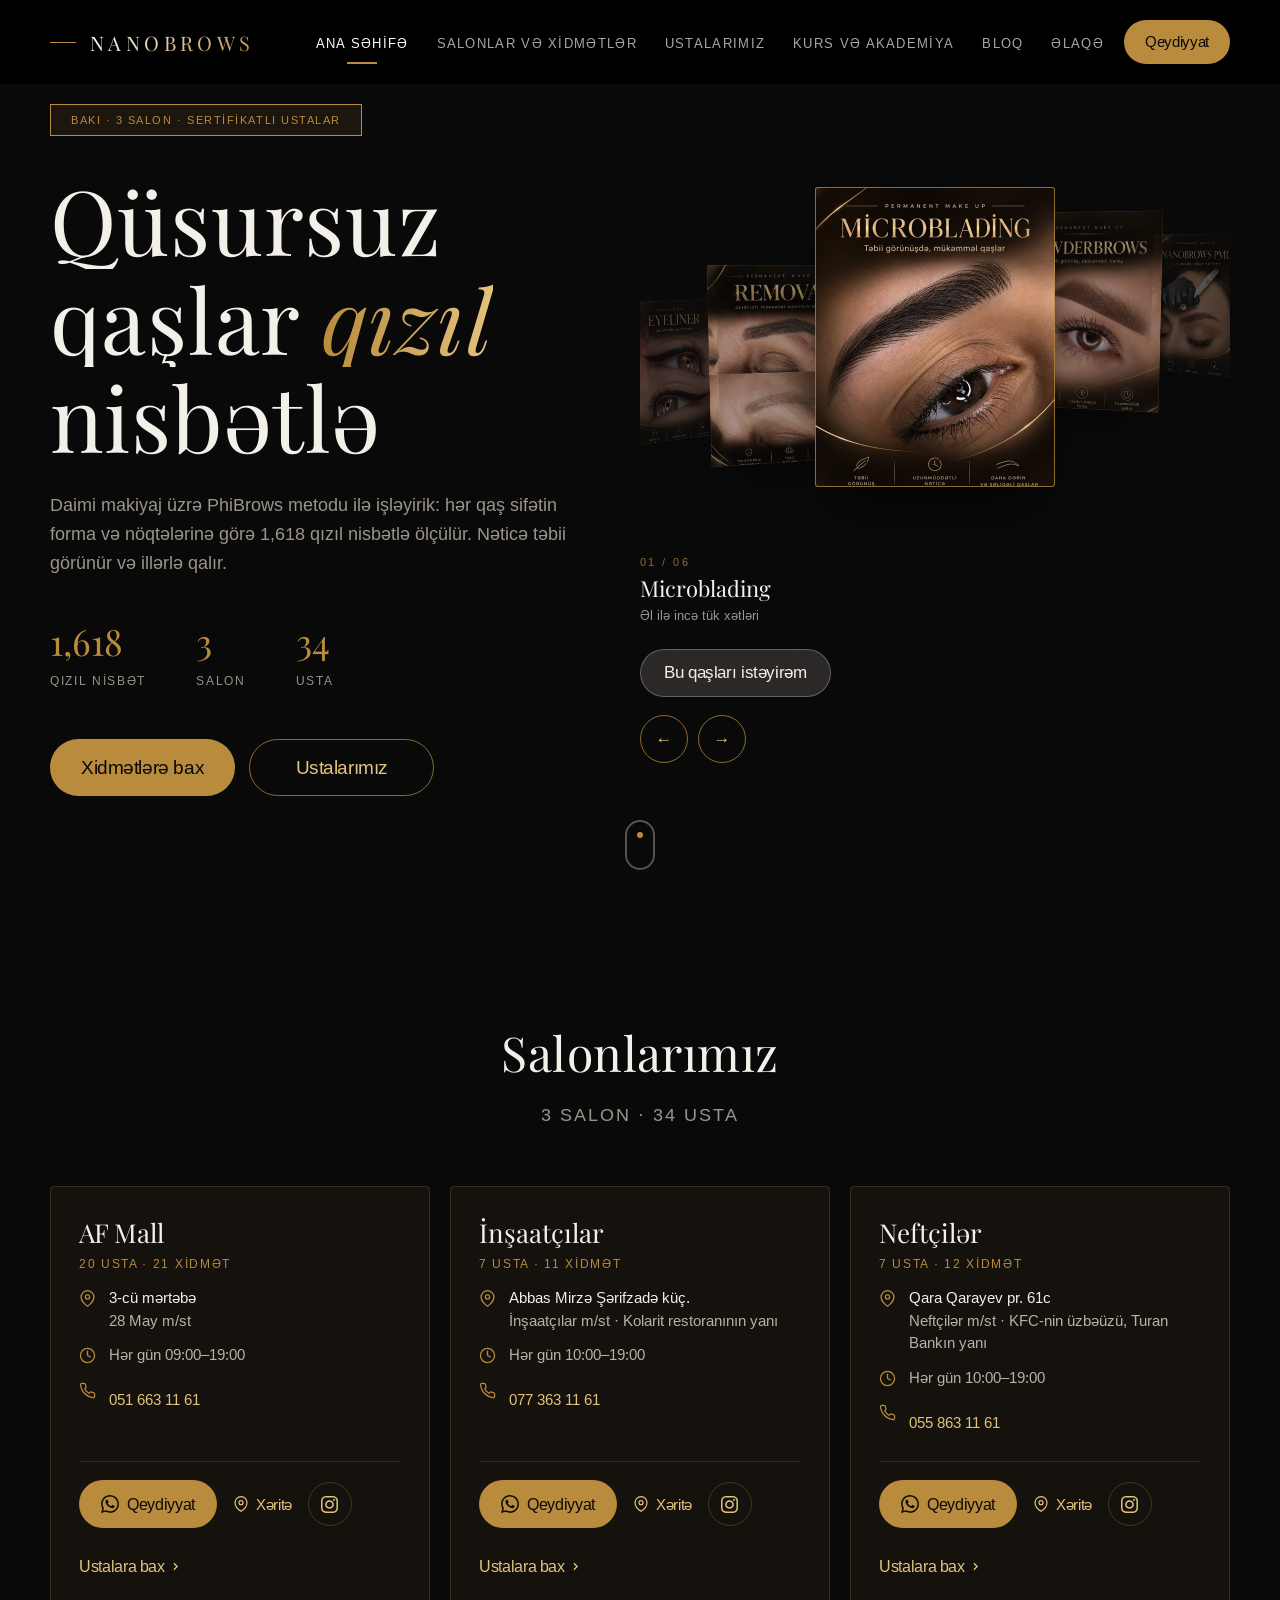
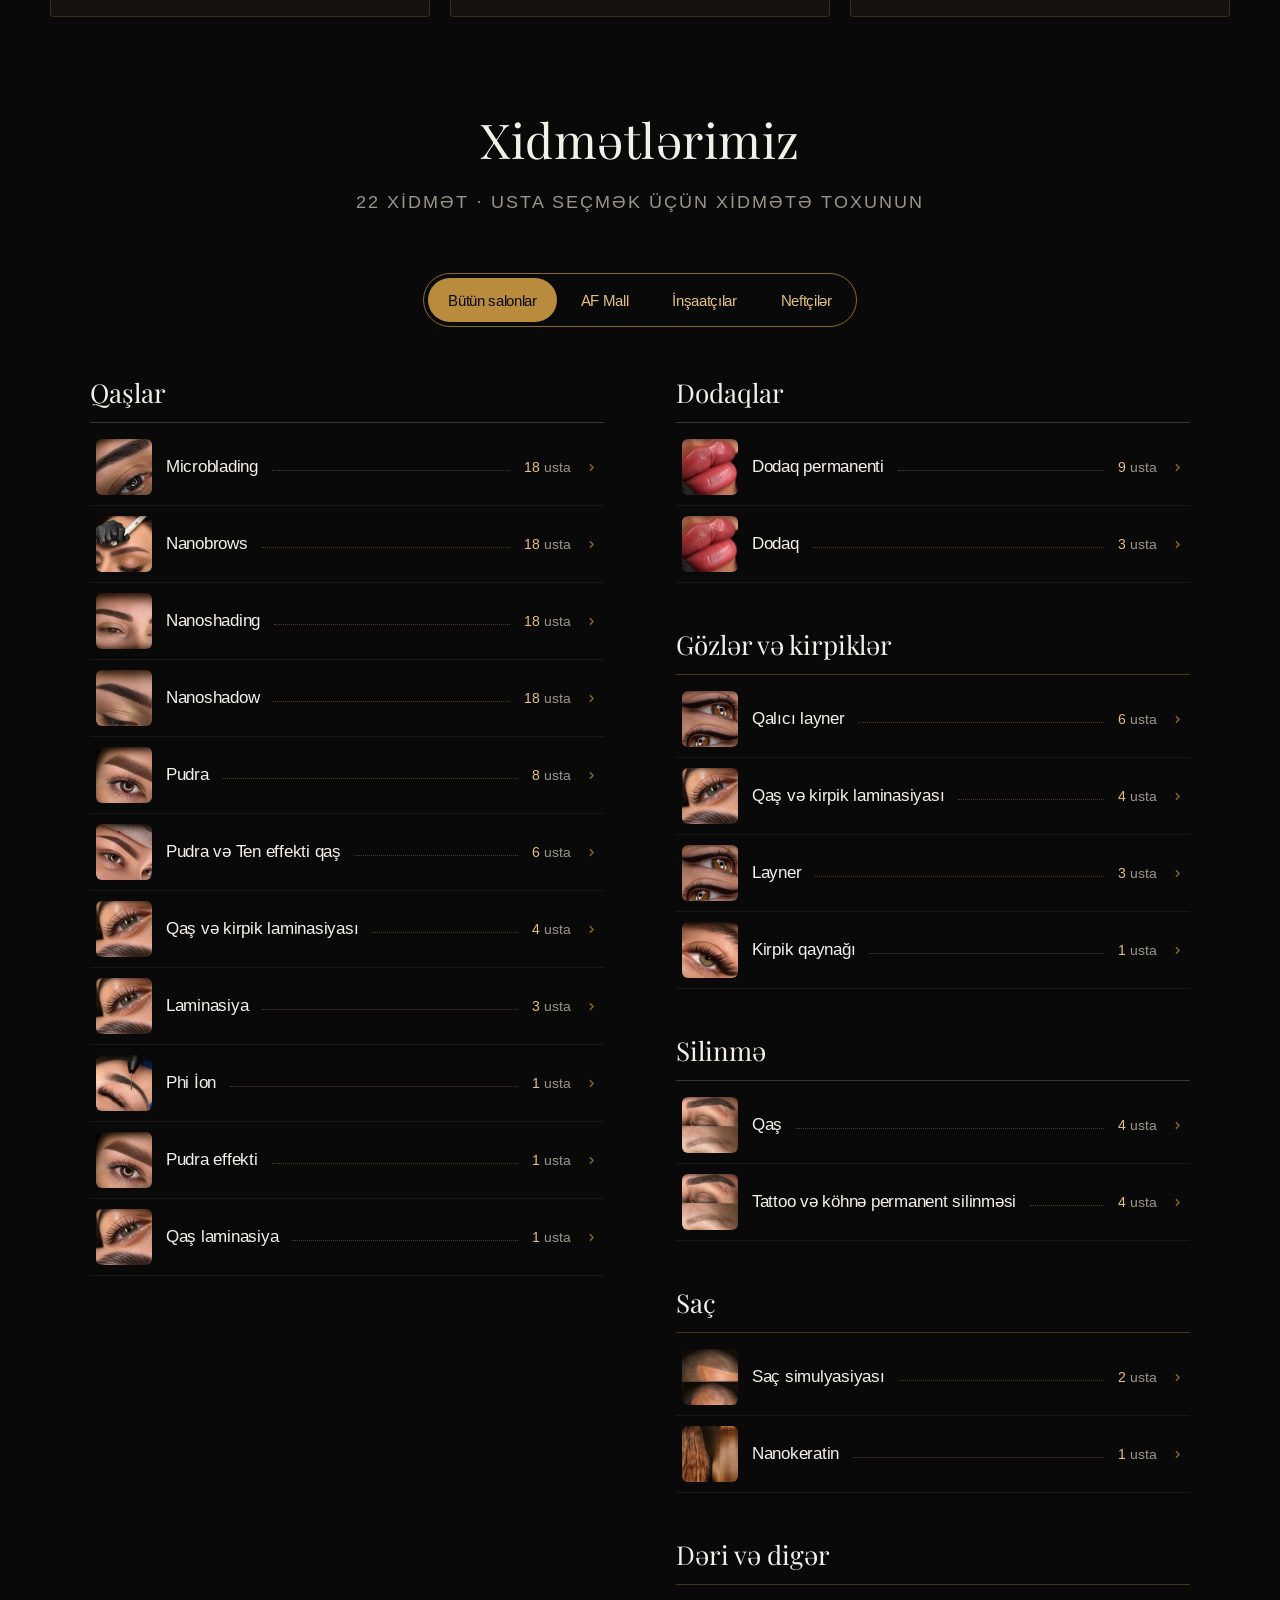
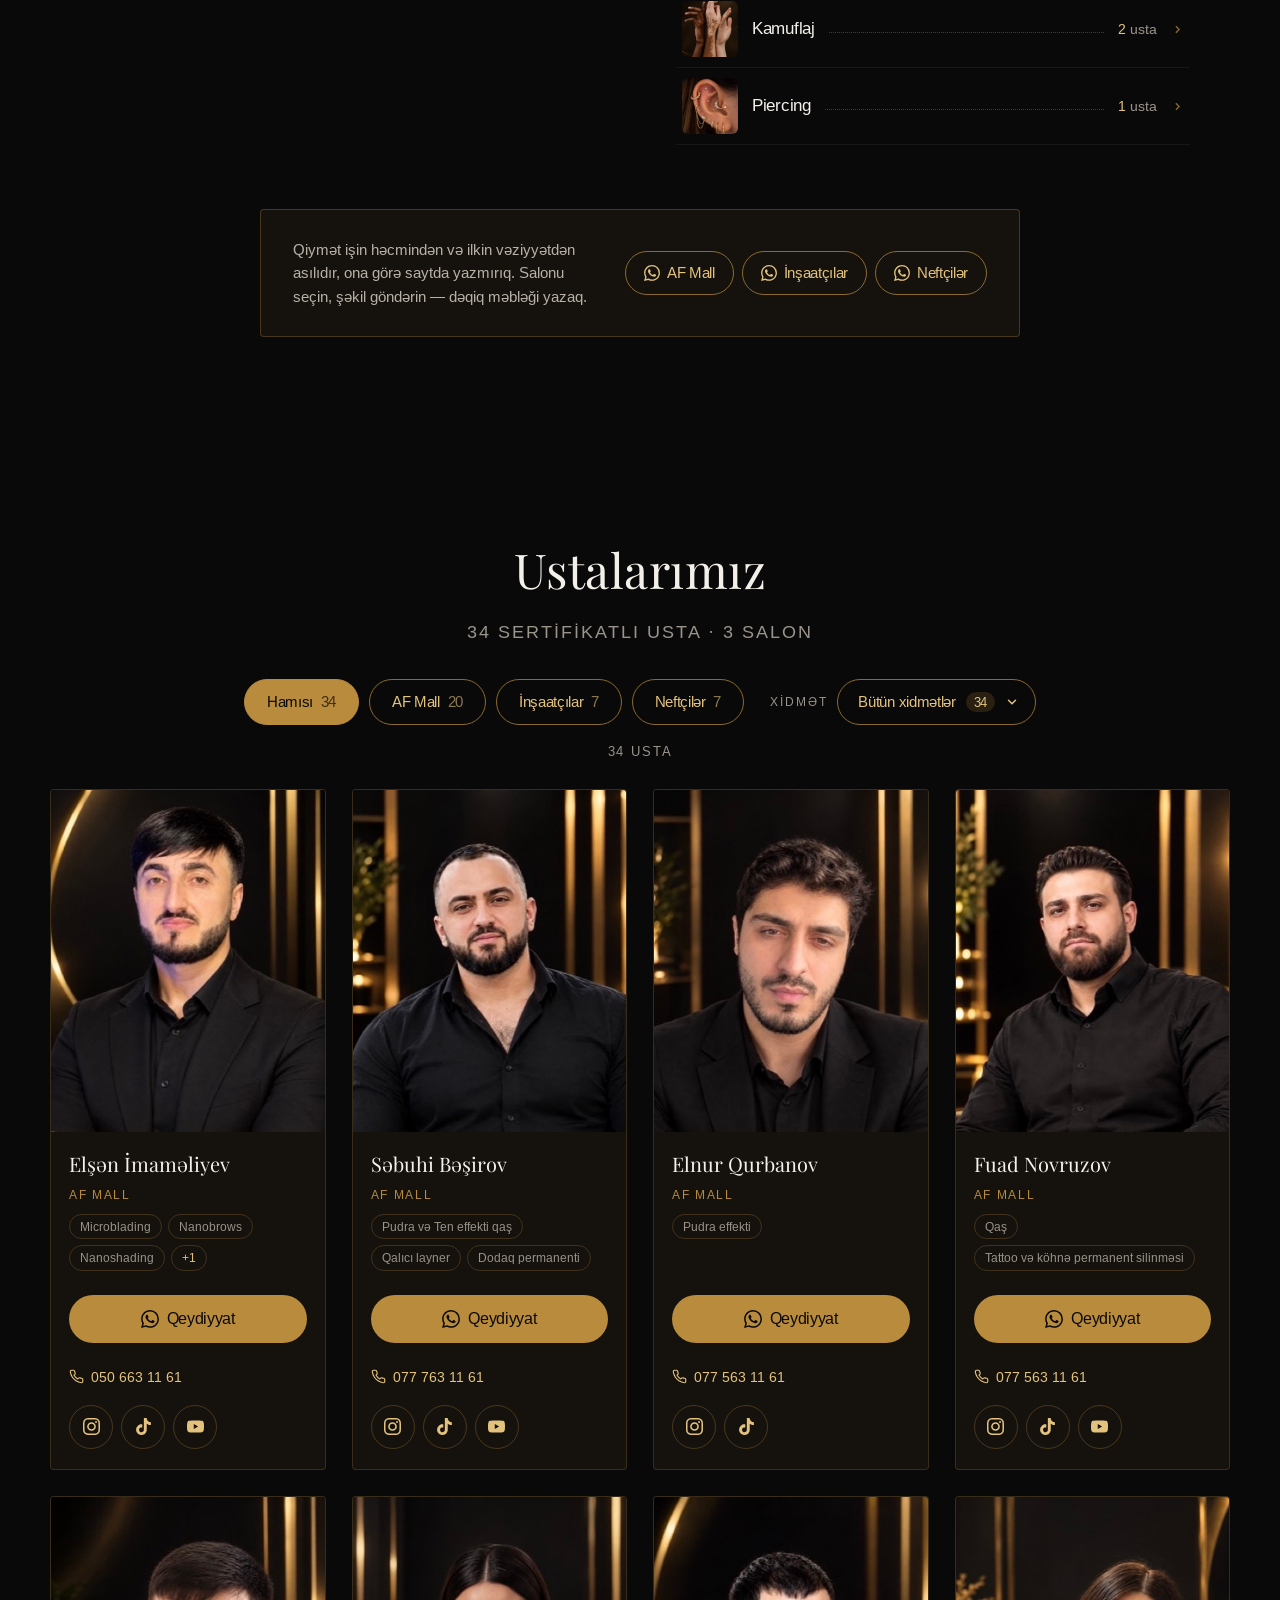
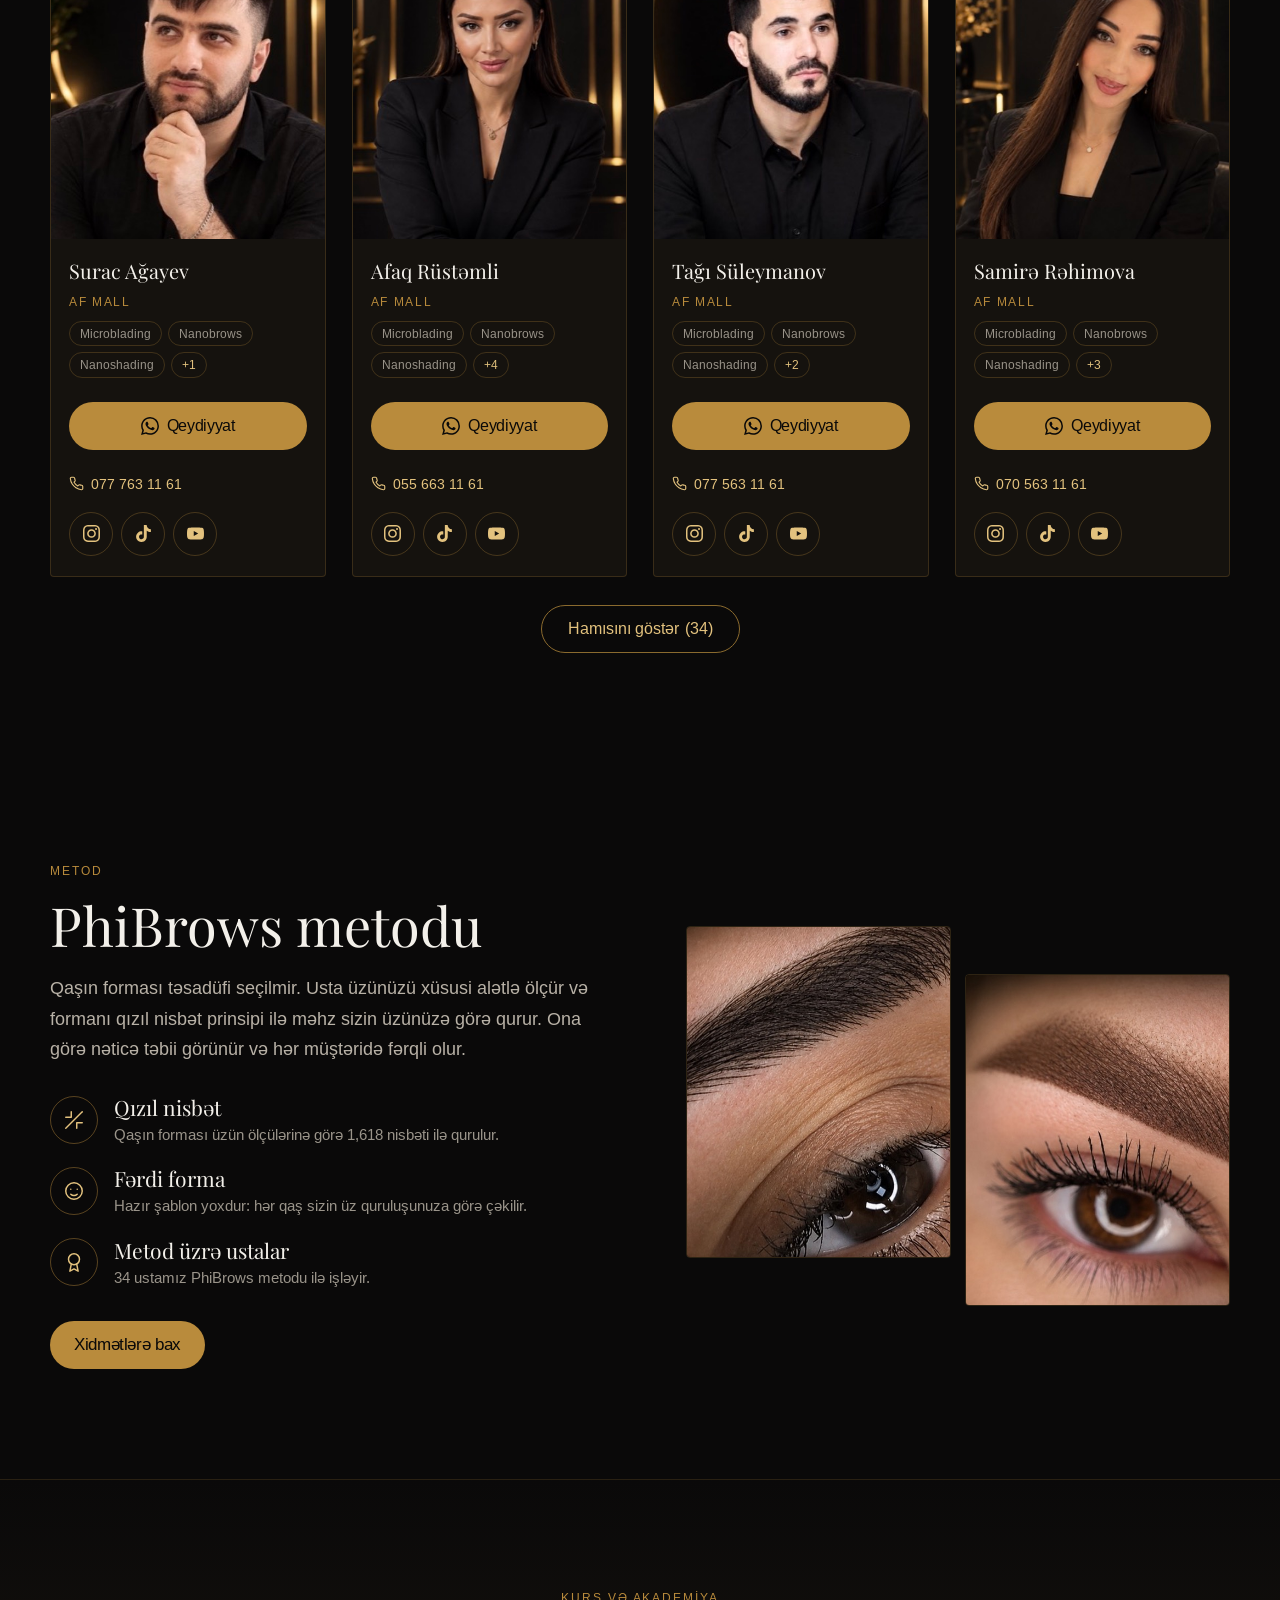
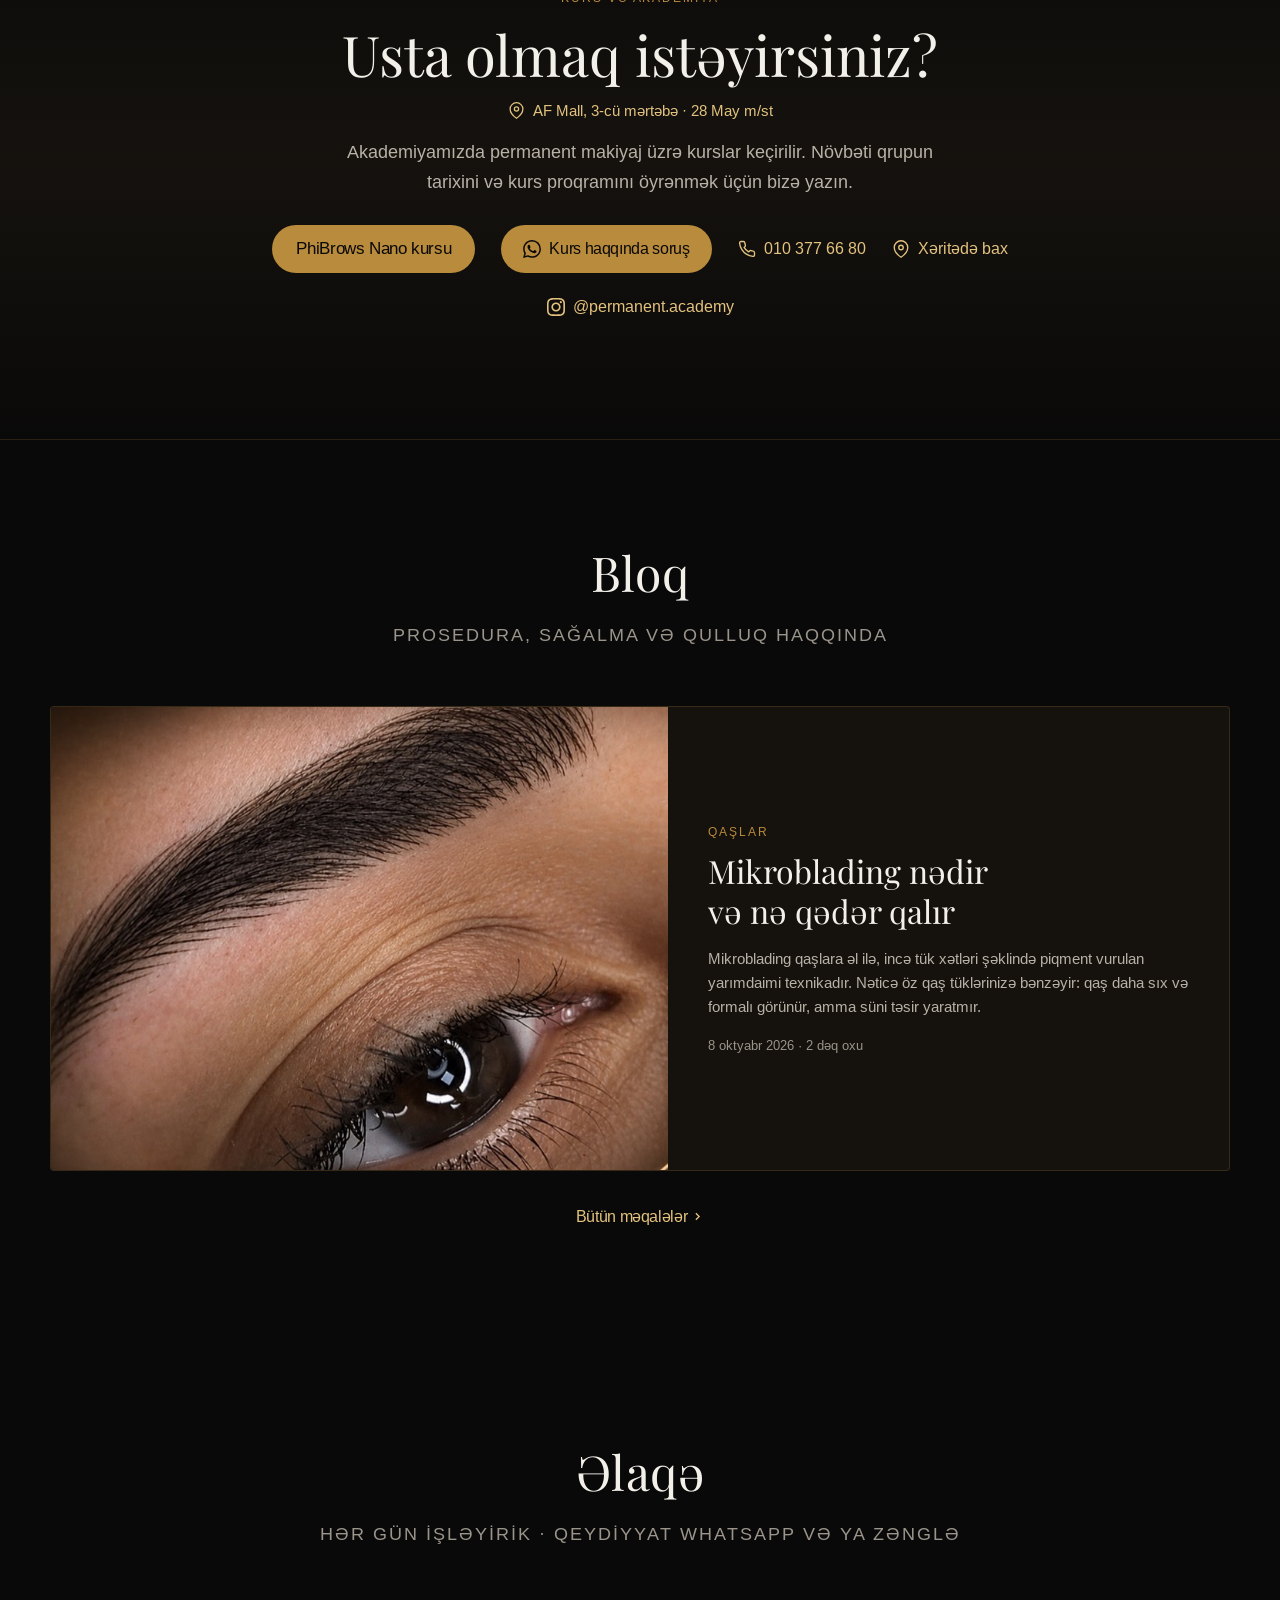
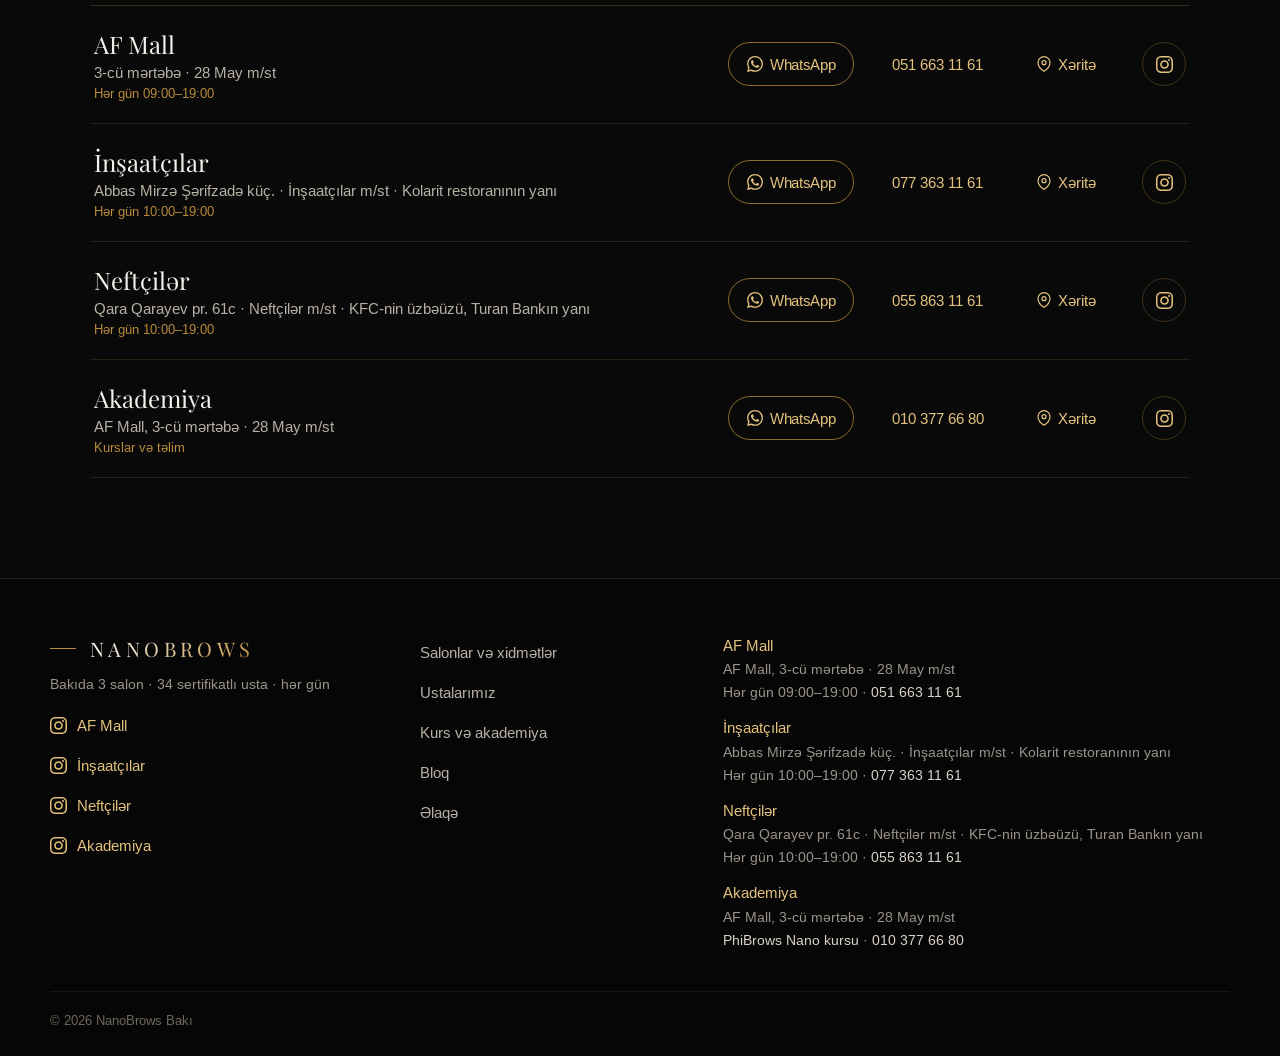
==== index.html @ 85746270 "Выкладка сайта (временно, до переезда на nanobrows.az)" ====
<!DOCTYPE html>
<html lang="az">
<head>
    <meta name="robots" content="noindex, nofollow">
    <meta charset="UTF-8">
    <meta name="viewport" content="width=device-width, initial-scale=1.0">
    <title>Permanent makiyaj Bakıda — qaş, dodaq, layner | NanoBrows</title>
    <link rel="stylesheet" href="https://fonts.googleapis.com/css2?family=Playfair+Display:ital,wght@0,400;0,500;1,400&family=Arimo:wght@400;500;700&display=swap">
    <link rel="stylesheet" href="templatemo-noir-fashion.css">
    <!--seo-->
    <meta name="description" content="NanoBrows Bakı — 3 salon, 34 sertifikatlı usta. Mikroblading, pudra qaş, dodaq və göz permanenti, köhnə tatuajın silinməsi. Qeydiyyat WhatsApp ilə.">
    <link rel="icon" href="favicon.svg" type="image/svg+xml">
    <link rel="apple-touch-icon" href="apple-touch-icon.png">
    <meta property="og:type" content="website">
    <meta property="og:site_name" content="NanoBrows">
    <meta property="og:locale" content="az_AZ">
    <meta property="og:title" content="Permanent makiyaj Bakıda — qaş, dodaq, layner | NanoBrows">
    <meta property="og:description" content="NanoBrows Bakı — 3 salon, 34 sertifikatlı usta. Mikroblading, pudra qaş, dodaq və göz permanenti, köhnə tatuajın silinməsi. Qeydiyyat WhatsApp ilə.">
    <meta property="og:image" content="https://nanobrows.az/images/og.jpg">
    <meta name="twitter:card" content="summary_large_image">
    <meta name="theme-color" content="#0A0909">
    <script type="application/ld+json">{"@context": "https://schema.org", "@type": "Organization", "name": "NanoBrows Bakı", "url": "https://nanobrows.az/", "sameAs": ["https://www.instagram.com/phibrows_az/", "https://www.instagram.com/phibrows_insaatcilar/", "https://www.instagram.com/phibrows_neftciler/", "https://www.instagram.com/permanent.academy/"]}</script>
    <script type="application/ld+json">{"@context": "https://schema.org", "@type": "BeautySalon", "name": "NanoBrows — AF Mall", "address": {"@type": "PostalAddress", "streetAddress": "AF Mall, 3-cü mərtəbə", "addressLocality": "Bakı", "addressCountry": "AZ"}, "telephone": "+994516631161", "hasMap": "https://maps.app.goo.gl/mZbWL13YxeGzSaPU7", "sameAs": ["https://www.instagram.com/phibrows_az/"], "openingHoursSpecification": [{"@type": "OpeningHoursSpecification", "dayOfWeek": ["Monday", "Tuesday", "Wednesday", "Thursday", "Friday", "Saturday", "Sunday"], "opens": "09:00", "closes": "19:00"}], "parentOrganization": {"@type": "Organization", "name": "NanoBrows Bakı"}}</script>
    <script type="application/ld+json">{"@context": "https://schema.org", "@type": "BeautySalon", "name": "NanoBrows — İnşaatçılar", "address": {"@type": "PostalAddress", "streetAddress": "Abbas Mirzə Şərifzadə küç.", "addressLocality": "Bakı", "addressCountry": "AZ"}, "telephone": "+994773631161", "hasMap": "https://maps.app.goo.gl/Tk3nFG6Lng5HdVZv5", "sameAs": ["https://www.instagram.com/phibrows_insaatcilar/"], "openingHoursSpecification": [{"@type": "OpeningHoursSpecification", "dayOfWeek": ["Monday", "Tuesday", "Wednesday", "Thursday", "Friday", "Saturday", "Sunday"], "opens": "10:00", "closes": "19:00"}], "parentOrganization": {"@type": "Organization", "name": "NanoBrows Bakı"}}</script>
    <script type="application/ld+json">{"@context": "https://schema.org", "@type": "BeautySalon", "name": "NanoBrows — Neftçilər", "address": {"@type": "PostalAddress", "streetAddress": "Qara Qarayev pr. 61c", "addressLocality": "Bakı", "addressCountry": "AZ"}, "telephone": "+994558631161", "hasMap": "https://maps.app.goo.gl/pMVQ53FpWGDhyDGV7", "sameAs": ["https://www.instagram.com/phibrows_neftciler/"], "openingHoursSpecification": [{"@type": "OpeningHoursSpecification", "dayOfWeek": ["Monday", "Tuesday", "Wednesday", "Thursday", "Friday", "Saturday", "Sunday"], "opens": "10:00", "closes": "19:00"}], "parentOrganization": {"@type": "Organization", "name": "NanoBrows Bakı"}}</script>
    <!--/seo-->
</head>
<body>
    <nav id="navbar">
        <div class="nav-container">
            <a href="#home" class="logo-link">
                <span class="logo-phi"></span>
                <span class="logo-text">NANOBROWS</span>
            </a>
            <ul class="nav-links">
                <li><a href="#home" class="nav-link active">Ana səhifə</a></li>
                <li><a href="#collections" class="nav-link">Salonlar və xidmətlər</a></li>
                <li><a href="#masters" class="nav-link">Ustalarımız</a></li>
                <li><a href="kurs.html" class="nav-link">Kurs və akademiya</a></li>
                <li><a href="blog.html" class="nav-link">Bloq</a></li>
                <li><a href="#contact" class="nav-link">Əlaqə</a></li>
                <li><a href="#contact" class="nav-cta" data-book="">Qeydiyyat</a></li>
            </ul>
            <div class="menu-toggle" id="menuToggle">
                <span></span>
                <span></span>
                <span></span>
            </div>
        </div>
    </nav>

    <div class="mobile-nav" id="mobileNav">
        <ul class="mobile-nav-links">
            <li><a href="#home">Ana səhifə</a></li>
            <li><a href="#collections">Salonlar və xidmətlər</a></li>
            <li><a href="#masters">Ustalarımız</a></li>
            <li><a href="kurs.html">Kurs və akademiya</a></li>
            <li><a href="blog.html">Bloq</a></li>
            <li><a href="#contact">Əlaqə</a></li>
            <li><a class="mobile-cta" href="#contact" data-book="">Qeydiyyat</a></li>
        </ul>
    </div>

    <section class="hero" id="home">
        <div class="hero-bg"></div>
        <div class="hero-container">
            <div class="hero-left">
                <div class="hero-badge">Bakı · 3 salon · sertifikatlı ustalar</div>
                <h1 class="hero-title">
                    <span class="line"><span>Qüsursuz</span></span>
                    <span class="line"><span>qaşlar <span class="accent">qızıl</span></span></span>
                    <span class="line"><span>nisbətlə</span></span>
                </h1>
                <p class="hero-description">
                    Daimi makiyaj üzrə PhiBrows metodu ilə işləyirik: hər qaş sifətin forma və nöqtələrinə görə 1,618 qızıl nisbətlə ölçülür. Nəticə təbii görünür və illərlə qalır.
                </p>
                <div class="hero-stats">
                    <div class="stat">
                        <span class="stat-number">1,618</span>
                        <span class="stat-label">Qızıl nisbət</span>
                    </div>
                    <div class="stat">
                        <span class="stat-number">3</span>
                        <span class="stat-label">Salon</span>
                    </div>
                    <div class="stat">
                        <span class="stat-number">34</span>
                        <span class="stat-label">Usta</span>
                    </div>
                </div>
                <div class="cta-group">
                    <a href="#collections" class="cta-button primary">Xidmətlərə bax</a>
                    <a href="#masters" class="cta-button outline">Ustalarımız</a>
                </div>
            </div>
                        <div class="hero-right">
                <div class="phi-slider">
                    <div class="phi-stage" id="phiStage" role="group" aria-label="İşlərimiz">
                        <div class="phi-plate" tabindex="0" data-title="Microblading" data-note="Əl ilə incə tük xətləri">
                            <span class="phi-plate-media has-photo" style="background-image:url(images/hero/microblading.jpg)"></span>
                        </div>
                        <div class="phi-plate" tabindex="0" data-title="Pudra effekti" data-note="Yumşaq kölgə · təbii keçid">
                            <span class="phi-plate-media has-photo" style="background-image:url(images/hero/pudra-effekti.jpg)"></span>
                        </div>
                        <div class="phi-plate" tabindex="0" data-title="Nanobrows" data-note="Aparatla incə tük effekti">
                            <span class="phi-plate-media has-photo" style="background-image:url(images/hero/nanobrows.jpg)"></span>
                        </div>
                        <div class="phi-plate" tabindex="0" data-title="Dodaq permanenti" data-note="Təbii rəng · forma bərpası">
                            <span class="phi-plate-media has-photo" style="background-image:url(images/hero/dodaq-permanenti.jpg)"></span>
                        </div>
                        <div class="phi-plate" tabindex="0" data-title="Qalıcı layner" data-note="Kiprik arası · incə xətt">
                            <span class="phi-plate-media has-photo" style="background-image:url(images/hero/qalici-layner.jpg)"></span>
                        </div>
                        <div class="phi-plate" tabindex="0" data-title="Tattoo və köhnə permanent silinməsi" data-note="Köhnə permanentin təmizlənməsi">
                            <span class="phi-plate-media has-photo" style="background-image:url(images/hero/tattoo-ve-kohne-permanent-silinmesi.jpg)"></span>
                        </div>
                    </div>
                    <div class="phi-caption" id="phiCaption">
                        <span class="phi-caption-no">01 / 06</span>
                        <h3 class="phi-caption-title">Microblading</h3>
                        <p class="phi-caption-note">Əl ilə incə tük xətləri</p>
                    </div>
                    <a class="ab ab--glass" href="#contact" data-book="#phiCaption .phi-caption-title">Bu qaşları istəyirəm</a>
                    <div class="phi-controls">
                        <button type="button" class="phi-arrow" id="phiPrev" aria-label="Əvvəlki">&#8592;</button>
                        <button type="button" class="phi-arrow" id="phiNext" aria-label="Növbəti">&#8594;</button>
                    </div>
                </div>
            </div>
        </div>
        <div class="scroll-indicator"><span></span></div>
    </section>

<section class="collections" id="collections">
        <div class="section-header">
            <h2 class="section-title">Salonlarımız</h2>
            <p class="section-subtitle">3 salon · 34 usta</p>
        </div>
        <div class="salon-grid">
            <article class="salon-card" data-branch="afmall">
                <div class="salon-top">
                    <h3 class="salon-name">AF Mall</h3>
                    <p class="salon-meta">20 usta · 21 xidmət</p>
                </div>
                <ul class="salon-info">
                    <li><svg viewBox="0 0 24 24" fill="none" stroke="currentColor" stroke-width="1.8" stroke-linecap="round" stroke-linejoin="round" aria-hidden="true"><path d="M21 10c0 7-9 13-9 13s-9-6-9-13a9 9 0 0 1 18 0z"/><circle cx="12" cy="10" r="3"/></svg><span><b>3-cü mərtəbə</b><br>28 May m/st</span></li><li><svg viewBox="0 0 24 24" fill="none" stroke="currentColor" stroke-width="1.8" stroke-linecap="round" stroke-linejoin="round" aria-hidden="true"><circle cx="12" cy="12" r="10"/><path d="M12 6v6l4 2"/></svg><span>Hər gün 09:00–19:00</span></li><li><svg viewBox="0 0 24 24" fill="none" stroke="currentColor" stroke-width="1.8" stroke-linecap="round" stroke-linejoin="round" aria-hidden="true"><path d="M22 16.92v3a2 2 0 0 1-2.18 2 19.79 19.79 0 0 1-8.63-3.07 19.5 19.5 0 0 1-6-6 19.79 19.79 0 0 1-3.07-8.67A2 2 0 0 1 4.11 2h3a2 2 0 0 1 2 1.72c.127.96.361 1.903.7 2.81a2 2 0 0 1-.45 2.11L8.09 9.91a16 16 0 0 0 6 6l1.27-1.27a2 2 0 0 1 2.11-.45c.907.339 1.85.573 2.81.7A2 2 0 0 1 22 16.92z"/></svg><span class="salon-tels"><a class="salon-tel" href="tel:+994516631161">051 663 11 61</a></span></li>
                </ul>
                <div class="salon-book">
                    <a class="wa-btn" href="https://wa.me/994516631161?text=Salam%21%20Saytdan%20yaz%C4%B1ram.%20AF%20Mall%20salonuna%20qeydiyyat%20ist%C9%99yir%C9%99m." target="_blank" rel="noopener"><svg viewBox="0 0 24 24" fill="currentColor" aria-hidden="true"><path d="M17.472 14.382c-.297-.149-1.758-.867-2.03-.967-.273-.099-.471-.148-.67.15-.197.297-.767.966-.94 1.164-.173.199-.347.223-.644.075-.297-.15-1.255-.463-2.39-1.475-.883-.788-1.48-1.761-1.653-2.059-.173-.297-.018-.458.13-.606.134-.133.298-.347.446-.52.149-.174.198-.298.298-.497.099-.198.05-.371-.025-.52-.075-.149-.669-1.612-.916-2.207-.242-.579-.487-.5-.669-.51a12.8 12.8 0 0 0-.57-.01c-.198 0-.52.074-.792.372-.272.297-1.04 1.016-1.04 2.479 0 1.462 1.065 2.875 1.213 3.074.149.198 2.096 3.2 5.077 4.487.709.306 1.262.489 1.694.625.712.227 1.36.195 1.872.118.571-.085 1.758-.719 2.006-1.413.248-.694.248-1.289.173-1.413-.074-.124-.272-.198-.57-.347m-5.421 7.403h-.004a9.87 9.87 0 0 1-5.031-1.378l-.361-.214-3.741.982.998-3.648-.235-.374a9.86 9.86 0 0 1-1.51-5.26c.001-5.45 4.436-9.884 9.888-9.884 2.64 0 5.122 1.03 6.988 2.898a9.825 9.825 0 0 1 2.893 6.994c-.003 5.45-4.437 9.884-9.885 9.884m8.413-18.297A11.815 11.815 0 0 0 12.05 0C5.495 0 .16 5.335.157 11.892c0 2.096.547 4.142 1.588 5.945L.057 24l6.305-1.654a11.882 11.882 0 0 0 5.683 1.448h.005c6.554 0 11.89-5.335 11.893-11.893A11.821 11.821 0 0 0 20.464 3.488"/></svg><span>Qeydiyyat</span></a>
                    <a class="salon-map" href="https://maps.app.goo.gl/mZbWL13YxeGzSaPU7" target="_blank" rel="noopener"><svg viewBox="0 0 24 24" fill="none" stroke="currentColor" stroke-width="1.8" stroke-linecap="round" stroke-linejoin="round" aria-hidden="true"><path d="M21 10c0 7-9 13-9 13s-9-6-9-13a9 9 0 0 1 18 0z"/><circle cx="12" cy="10" r="3"/></svg><span>Xəritə</span></a>
                    <a class="m-soc" href="https://www.instagram.com/phibrows_az/" target="_blank" rel="noopener" aria-label="Instagram — AF Mall"><svg viewBox="0 0 24 24" fill="currentColor" aria-hidden="true"><path d="M12 0C8.74 0 8.333.015 7.053.072 5.775.132 4.905.333 4.14.63c-.789.306-1.459.717-2.126 1.384S.935 3.35.63 4.14C.333 4.905.131 5.775.072 7.053.012 8.333 0 8.74 0 12s.015 3.667.072 4.947c.06 1.277.261 2.148.558 2.913.306.788.717 1.459 1.384 2.126.667.666 1.336 1.079 2.126 1.384.766.296 1.636.499 2.913.558C8.333 23.988 8.74 24 12 24s3.667-.015 4.947-.072c1.277-.06 2.148-.262 2.913-.558.788-.306 1.459-.718 2.126-1.384.666-.667 1.079-1.335 1.384-2.126.296-.765.499-1.636.558-2.913.06-1.28.072-1.687.072-4.947s-.015-3.667-.072-4.947c-.06-1.277-.262-2.149-.558-2.913-.306-.789-.718-1.459-1.384-2.126C21.319 1.347 20.651.935 19.86.63c-.765-.297-1.636-.499-2.913-.558C15.667.012 15.26 0 12 0zm0 2.16c3.203 0 3.585.016 4.85.071 1.17.055 1.805.249 2.227.415.562.217.96.477 1.382.896.419.42.679.819.896 1.381.164.422.36 1.057.413 2.227.057 1.266.07 1.646.07 4.85s-.015 3.585-.074 4.85c-.061 1.17-.256 1.805-.421 2.227-.224.562-.479.96-.899 1.382-.419.419-.824.679-1.38.896-.42.164-1.065.36-2.235.413-1.274.057-1.649.07-4.859.07-3.211 0-3.586-.015-4.859-.074-1.171-.061-1.816-.256-2.236-.421-.569-.224-.96-.479-1.379-.899-.421-.419-.69-.824-.9-1.38-.165-.42-.359-1.065-.42-2.235-.045-1.26-.061-1.649-.061-4.844 0-3.196.016-3.586.061-4.861.061-1.17.255-1.814.42-2.234.21-.57.479-.96.9-1.381.419-.419.81-.689 1.379-.898.42-.166 1.051-.361 2.221-.421 1.275-.045 1.65-.06 4.859-.06l.045.03zm0 3.678a6.162 6.162 0 1 0 0 12.324 6.162 6.162 0 1 0 0-12.324zM12 16c-2.21 0-4-1.79-4-4s1.79-4 4-4 4 1.79 4 4-1.79 4-4 4zm7.846-10.405a1.441 1.441 0 0 1-2.88 0 1.44 1.44 0 0 1 2.88 0z"/></svg></a>
                </div>
                <a class="alink salon-go" href="#masters" data-branch="afmall">Ustalara bax<svg viewBox="0 0 24 24" fill="none" stroke="currentColor" stroke-width="2.5" aria-hidden="true"><path d="M9 18l6-6-6-6"/></svg></a>
            </article>
            <article class="salon-card" data-branch="insaatcilar">
                <div class="salon-top">
                    <h3 class="salon-name">İnşaatçılar</h3>
                    <p class="salon-meta">7 usta · 11 xidmət</p>
                </div>
                <ul class="salon-info">
                    <li><svg viewBox="0 0 24 24" fill="none" stroke="currentColor" stroke-width="1.8" stroke-linecap="round" stroke-linejoin="round" aria-hidden="true"><path d="M21 10c0 7-9 13-9 13s-9-6-9-13a9 9 0 0 1 18 0z"/><circle cx="12" cy="10" r="3"/></svg><span><b>Abbas Mirzə Şərifzadə küç.</b><br>İnşaatçılar m/st · Kolarit restoranının yanı</span></li><li><svg viewBox="0 0 24 24" fill="none" stroke="currentColor" stroke-width="1.8" stroke-linecap="round" stroke-linejoin="round" aria-hidden="true"><circle cx="12" cy="12" r="10"/><path d="M12 6v6l4 2"/></svg><span>Hər gün 10:00–19:00</span></li><li><svg viewBox="0 0 24 24" fill="none" stroke="currentColor" stroke-width="1.8" stroke-linecap="round" stroke-linejoin="round" aria-hidden="true"><path d="M22 16.92v3a2 2 0 0 1-2.18 2 19.79 19.79 0 0 1-8.63-3.07 19.5 19.5 0 0 1-6-6 19.79 19.79 0 0 1-3.07-8.67A2 2 0 0 1 4.11 2h3a2 2 0 0 1 2 1.72c.127.96.361 1.903.7 2.81a2 2 0 0 1-.45 2.11L8.09 9.91a16 16 0 0 0 6 6l1.27-1.27a2 2 0 0 1 2.11-.45c.907.339 1.85.573 2.81.7A2 2 0 0 1 22 16.92z"/></svg><span class="salon-tels"><a class="salon-tel" href="tel:+994773631161">077 363 11 61</a></span></li>
                </ul>
                <div class="salon-book">
                    <a class="wa-btn" href="https://wa.me/994773631161?text=Salam%21%20Saytdan%20yaz%C4%B1ram.%20%C4%B0n%C5%9Faat%C3%A7%C4%B1lar%20salonuna%20qeydiyyat%20ist%C9%99yir%C9%99m." target="_blank" rel="noopener"><svg viewBox="0 0 24 24" fill="currentColor" aria-hidden="true"><path d="M17.472 14.382c-.297-.149-1.758-.867-2.03-.967-.273-.099-.471-.148-.67.15-.197.297-.767.966-.94 1.164-.173.199-.347.223-.644.075-.297-.15-1.255-.463-2.39-1.475-.883-.788-1.48-1.761-1.653-2.059-.173-.297-.018-.458.13-.606.134-.133.298-.347.446-.52.149-.174.198-.298.298-.497.099-.198.05-.371-.025-.52-.075-.149-.669-1.612-.916-2.207-.242-.579-.487-.5-.669-.51a12.8 12.8 0 0 0-.57-.01c-.198 0-.52.074-.792.372-.272.297-1.04 1.016-1.04 2.479 0 1.462 1.065 2.875 1.213 3.074.149.198 2.096 3.2 5.077 4.487.709.306 1.262.489 1.694.625.712.227 1.36.195 1.872.118.571-.085 1.758-.719 2.006-1.413.248-.694.248-1.289.173-1.413-.074-.124-.272-.198-.57-.347m-5.421 7.403h-.004a9.87 9.87 0 0 1-5.031-1.378l-.361-.214-3.741.982.998-3.648-.235-.374a9.86 9.86 0 0 1-1.51-5.26c.001-5.45 4.436-9.884 9.888-9.884 2.64 0 5.122 1.03 6.988 2.898a9.825 9.825 0 0 1 2.893 6.994c-.003 5.45-4.437 9.884-9.885 9.884m8.413-18.297A11.815 11.815 0 0 0 12.05 0C5.495 0 .16 5.335.157 11.892c0 2.096.547 4.142 1.588 5.945L.057 24l6.305-1.654a11.882 11.882 0 0 0 5.683 1.448h.005c6.554 0 11.89-5.335 11.893-11.893A11.821 11.821 0 0 0 20.464 3.488"/></svg><span>Qeydiyyat</span></a>
                    <a class="salon-map" href="https://maps.app.goo.gl/Tk3nFG6Lng5HdVZv5" target="_blank" rel="noopener"><svg viewBox="0 0 24 24" fill="none" stroke="currentColor" stroke-width="1.8" stroke-linecap="round" stroke-linejoin="round" aria-hidden="true"><path d="M21 10c0 7-9 13-9 13s-9-6-9-13a9 9 0 0 1 18 0z"/><circle cx="12" cy="10" r="3"/></svg><span>Xəritə</span></a>
                    <a class="m-soc" href="https://www.instagram.com/phibrows_insaatcilar/" target="_blank" rel="noopener" aria-label="Instagram — İnşaatçılar"><svg viewBox="0 0 24 24" fill="currentColor" aria-hidden="true"><path d="M12 0C8.74 0 8.333.015 7.053.072 5.775.132 4.905.333 4.14.63c-.789.306-1.459.717-2.126 1.384S.935 3.35.63 4.14C.333 4.905.131 5.775.072 7.053.012 8.333 0 8.74 0 12s.015 3.667.072 4.947c.06 1.277.261 2.148.558 2.913.306.788.717 1.459 1.384 2.126.667.666 1.336 1.079 2.126 1.384.766.296 1.636.499 2.913.558C8.333 23.988 8.74 24 12 24s3.667-.015 4.947-.072c1.277-.06 2.148-.262 2.913-.558.788-.306 1.459-.718 2.126-1.384.666-.667 1.079-1.335 1.384-2.126.296-.765.499-1.636.558-2.913.06-1.28.072-1.687.072-4.947s-.015-3.667-.072-4.947c-.06-1.277-.262-2.149-.558-2.913-.306-.789-.718-1.459-1.384-2.126C21.319 1.347 20.651.935 19.86.63c-.765-.297-1.636-.499-2.913-.558C15.667.012 15.26 0 12 0zm0 2.16c3.203 0 3.585.016 4.85.071 1.17.055 1.805.249 2.227.415.562.217.96.477 1.382.896.419.42.679.819.896 1.381.164.422.36 1.057.413 2.227.057 1.266.07 1.646.07 4.85s-.015 3.585-.074 4.85c-.061 1.17-.256 1.805-.421 2.227-.224.562-.479.96-.899 1.382-.419.419-.824.679-1.38.896-.42.164-1.065.36-2.235.413-1.274.057-1.649.07-4.859.07-3.211 0-3.586-.015-4.859-.074-1.171-.061-1.816-.256-2.236-.421-.569-.224-.96-.479-1.379-.899-.421-.419-.69-.824-.9-1.38-.165-.42-.359-1.065-.42-2.235-.045-1.26-.061-1.649-.061-4.844 0-3.196.016-3.586.061-4.861.061-1.17.255-1.814.42-2.234.21-.57.479-.96.9-1.381.419-.419.81-.689 1.379-.898.42-.166 1.051-.361 2.221-.421 1.275-.045 1.65-.06 4.859-.06l.045.03zm0 3.678a6.162 6.162 0 1 0 0 12.324 6.162 6.162 0 1 0 0-12.324zM12 16c-2.21 0-4-1.79-4-4s1.79-4 4-4 4 1.79 4 4-1.79 4-4 4zm7.846-10.405a1.441 1.441 0 0 1-2.88 0 1.44 1.44 0 0 1 2.88 0z"/></svg></a>
                </div>
                <a class="alink salon-go" href="#masters" data-branch="insaatcilar">Ustalara bax<svg viewBox="0 0 24 24" fill="none" stroke="currentColor" stroke-width="2.5" aria-hidden="true"><path d="M9 18l6-6-6-6"/></svg></a>
            </article>
            <article class="salon-card" data-branch="neftciler">
                <div class="salon-top">
                    <h3 class="salon-name">Neftçilər</h3>
                    <p class="salon-meta">7 usta · 12 xidmət</p>
                </div>
                <ul class="salon-info">
                    <li><svg viewBox="0 0 24 24" fill="none" stroke="currentColor" stroke-width="1.8" stroke-linecap="round" stroke-linejoin="round" aria-hidden="true"><path d="M21 10c0 7-9 13-9 13s-9-6-9-13a9 9 0 0 1 18 0z"/><circle cx="12" cy="10" r="3"/></svg><span><b>Qara Qarayev pr. 61c</b><br>Neftçilər m/st · KFC-nin üzbəüzü, Turan Bankın yanı</span></li><li><svg viewBox="0 0 24 24" fill="none" stroke="currentColor" stroke-width="1.8" stroke-linecap="round" stroke-linejoin="round" aria-hidden="true"><circle cx="12" cy="12" r="10"/><path d="M12 6v6l4 2"/></svg><span>Hər gün 10:00–19:00</span></li><li><svg viewBox="0 0 24 24" fill="none" stroke="currentColor" stroke-width="1.8" stroke-linecap="round" stroke-linejoin="round" aria-hidden="true"><path d="M22 16.92v3a2 2 0 0 1-2.18 2 19.79 19.79 0 0 1-8.63-3.07 19.5 19.5 0 0 1-6-6 19.79 19.79 0 0 1-3.07-8.67A2 2 0 0 1 4.11 2h3a2 2 0 0 1 2 1.72c.127.96.361 1.903.7 2.81a2 2 0 0 1-.45 2.11L8.09 9.91a16 16 0 0 0 6 6l1.27-1.27a2 2 0 0 1 2.11-.45c.907.339 1.85.573 2.81.7A2 2 0 0 1 22 16.92z"/></svg><span class="salon-tels"><a class="salon-tel" href="tel:+994558631161">055 863 11 61</a></span></li>
                </ul>
                <div class="salon-book">
                    <a class="wa-btn" href="https://wa.me/994558631161?text=Salam%21%20Saytdan%20yaz%C4%B1ram.%20Neft%C3%A7il%C9%99r%20salonuna%20qeydiyyat%20ist%C9%99yir%C9%99m." target="_blank" rel="noopener"><svg viewBox="0 0 24 24" fill="currentColor" aria-hidden="true"><path d="M17.472 14.382c-.297-.149-1.758-.867-2.03-.967-.273-.099-.471-.148-.67.15-.197.297-.767.966-.94 1.164-.173.199-.347.223-.644.075-.297-.15-1.255-.463-2.39-1.475-.883-.788-1.48-1.761-1.653-2.059-.173-.297-.018-.458.13-.606.134-.133.298-.347.446-.52.149-.174.198-.298.298-.497.099-.198.05-.371-.025-.52-.075-.149-.669-1.612-.916-2.207-.242-.579-.487-.5-.669-.51a12.8 12.8 0 0 0-.57-.01c-.198 0-.52.074-.792.372-.272.297-1.04 1.016-1.04 2.479 0 1.462 1.065 2.875 1.213 3.074.149.198 2.096 3.2 5.077 4.487.709.306 1.262.489 1.694.625.712.227 1.36.195 1.872.118.571-.085 1.758-.719 2.006-1.413.248-.694.248-1.289.173-1.413-.074-.124-.272-.198-.57-.347m-5.421 7.403h-.004a9.87 9.87 0 0 1-5.031-1.378l-.361-.214-3.741.982.998-3.648-.235-.374a9.86 9.86 0 0 1-1.51-5.26c.001-5.45 4.436-9.884 9.888-9.884 2.64 0 5.122 1.03 6.988 2.898a9.825 9.825 0 0 1 2.893 6.994c-.003 5.45-4.437 9.884-9.885 9.884m8.413-18.297A11.815 11.815 0 0 0 12.05 0C5.495 0 .16 5.335.157 11.892c0 2.096.547 4.142 1.588 5.945L.057 24l6.305-1.654a11.882 11.882 0 0 0 5.683 1.448h.005c6.554 0 11.89-5.335 11.893-11.893A11.821 11.821 0 0 0 20.464 3.488"/></svg><span>Qeydiyyat</span></a>
                    <a class="salon-map" href="https://maps.app.goo.gl/pMVQ53FpWGDhyDGV7" target="_blank" rel="noopener"><svg viewBox="0 0 24 24" fill="none" stroke="currentColor" stroke-width="1.8" stroke-linecap="round" stroke-linejoin="round" aria-hidden="true"><path d="M21 10c0 7-9 13-9 13s-9-6-9-13a9 9 0 0 1 18 0z"/><circle cx="12" cy="10" r="3"/></svg><span>Xəritə</span></a>
                    <a class="m-soc" href="https://www.instagram.com/phibrows_neftciler/" target="_blank" rel="noopener" aria-label="Instagram — Neftçilər"><svg viewBox="0 0 24 24" fill="currentColor" aria-hidden="true"><path d="M12 0C8.74 0 8.333.015 7.053.072 5.775.132 4.905.333 4.14.63c-.789.306-1.459.717-2.126 1.384S.935 3.35.63 4.14C.333 4.905.131 5.775.072 7.053.012 8.333 0 8.74 0 12s.015 3.667.072 4.947c.06 1.277.261 2.148.558 2.913.306.788.717 1.459 1.384 2.126.667.666 1.336 1.079 2.126 1.384.766.296 1.636.499 2.913.558C8.333 23.988 8.74 24 12 24s3.667-.015 4.947-.072c1.277-.06 2.148-.262 2.913-.558.788-.306 1.459-.718 2.126-1.384.666-.667 1.079-1.335 1.384-2.126.296-.765.499-1.636.558-2.913.06-1.28.072-1.687.072-4.947s-.015-3.667-.072-4.947c-.06-1.277-.262-2.149-.558-2.913-.306-.789-.718-1.459-1.384-2.126C21.319 1.347 20.651.935 19.86.63c-.765-.297-1.636-.499-2.913-.558C15.667.012 15.26 0 12 0zm0 2.16c3.203 0 3.585.016 4.85.071 1.17.055 1.805.249 2.227.415.562.217.96.477 1.382.896.419.42.679.819.896 1.381.164.422.36 1.057.413 2.227.057 1.266.07 1.646.07 4.85s-.015 3.585-.074 4.85c-.061 1.17-.256 1.805-.421 2.227-.224.562-.479.96-.899 1.382-.419.419-.824.679-1.38.896-.42.164-1.065.36-2.235.413-1.274.057-1.649.07-4.859.07-3.211 0-3.586-.015-4.859-.074-1.171-.061-1.816-.256-2.236-.421-.569-.224-.96-.479-1.379-.899-.421-.419-.69-.824-.9-1.38-.165-.42-.359-1.065-.42-2.235-.045-1.26-.061-1.649-.061-4.844 0-3.196.016-3.586.061-4.861.061-1.17.255-1.814.42-2.234.21-.57.479-.96.9-1.381.419-.419.81-.689 1.379-.898.42-.166 1.051-.361 2.221-.421 1.275-.045 1.65-.06 4.859-.06l.045.03zm0 3.678a6.162 6.162 0 1 0 0 12.324 6.162 6.162 0 1 0 0-12.324zM12 16c-2.21 0-4-1.79-4-4s1.79-4 4-4 4 1.79 4 4-1.79 4-4 4zm7.846-10.405a1.441 1.441 0 0 1-2.88 0 1.44 1.44 0 0 1 2.88 0z"/></svg></a>
                </div>
                <a class="alink salon-go" href="#masters" data-branch="neftciler">Ustalara bax<svg viewBox="0 0 24 24" fill="none" stroke="currentColor" stroke-width="2.5" aria-hidden="true"><path d="M9 18l6-6-6-6"/></svg></a>
            </article>
        </div>

        <div class="section-header section-header--second">
            <h2 class="section-title">Xidmətlərimiz</h2>
            <p class="section-subtitle">22 xidmət · usta seçmək üçün xidmətə toxunun</p>
        </div>
        <div class="seg" role="group" aria-label="Salon">
                <button class="seg-btn is-active" type="button" data-salon="all">Bütün salonlar</button>
                <button class="seg-btn" type="button" data-salon="afmall">AF Mall</button>
                <button class="seg-btn" type="button" data-salon="insaatcilar">İnşaatçılar</button>
                <button class="seg-btn" type="button" data-salon="neftciler">Neftçilər</button>
        </div>
        <div class="menu-cols" id="xidMenu">
            <div class="menu-col">
                <div class="menu-group" data-cat="qaslar">
                    <h3 class="menu-title">Qaşlar</h3>
                    <ul class="menu-list">
                    <li class="menu-row" data-counts='{"all": 18, "afmall": 10, "insaatcilar": 4, "neftciler": 4}'>
                        <a class="menu-link" href="#masters" data-service="microblading">
                            <span class="menu-thumb"><img src="images/services/microblading.jpg" alt="" width="168" height="168" loading="lazy" decoding="async"></span>
                            <span class="menu-name">Microblading</span>
                            <span class="menu-dots" aria-hidden="true"></span>
                            <span class="menu-n"><b>18</b> usta</span>
                            <svg viewBox="0 0 24 24" fill="none" stroke="currentColor" stroke-width="2.5" aria-hidden="true"><path d="M9 18l6-6-6-6"/></svg>
                        </a>
                    </li>
                    <li class="menu-row" data-counts='{"all": 18, "afmall": 10, "insaatcilar": 4, "neftciler": 4}'>
                        <a class="menu-link" href="#masters" data-service="nanobrows">
                            <span class="menu-thumb"><img src="images/services/nanobrows.jpg" alt="" width="168" height="168" loading="lazy" decoding="async"></span>
                            <span class="menu-name">Nanobrows</span>
                            <span class="menu-dots" aria-hidden="true"></span>
                            <span class="menu-n"><b>18</b> usta</span>
                            <svg viewBox="0 0 24 24" fill="none" stroke="currentColor" stroke-width="2.5" aria-hidden="true"><path d="M9 18l6-6-6-6"/></svg>
                        </a>
                    </li>
                    <li class="menu-row" data-counts='{"all": 18, "afmall": 10, "insaatcilar": 4, "neftciler": 4}'>
                        <a class="menu-link" href="#masters" data-service="nanoshading">
                            <span class="menu-thumb"><img src="images/services/nanoshading.jpg" alt="" width="168" height="168" loading="lazy" decoding="async"></span>
                            <span class="menu-name">Nanoshading</span>
                            <span class="menu-dots" aria-hidden="true"></span>
                            <span class="menu-n"><b>18</b> usta</span>
                            <svg viewBox="0 0 24 24" fill="none" stroke="currentColor" stroke-width="2.5" aria-hidden="true"><path d="M9 18l6-6-6-6"/></svg>
                        </a>
                    </li>
                    <li class="menu-row" data-counts='{"all": 18, "afmall": 10, "insaatcilar": 4, "neftciler": 4}'>
                        <a class="menu-link" href="#masters" data-service="nanoshadow">
                            <span class="menu-thumb"><img src="images/services/nanoshadow.jpg" alt="" width="168" height="168" loading="lazy" decoding="async"></span>
                            <span class="menu-name">Nanoshadow</span>
                            <span class="menu-dots" aria-hidden="true"></span>
                            <span class="menu-n"><b>18</b> usta</span>
                            <svg viewBox="0 0 24 24" fill="none" stroke="currentColor" stroke-width="2.5" aria-hidden="true"><path d="M9 18l6-6-6-6"/></svg>
                        </a>
                    </li>
                    <li class="menu-row" data-counts='{"all": 8, "afmall": 7, "insaatcilar": 1}'>
                        <a class="menu-link" href="#masters" data-service="pudra">
                            <span class="menu-thumb"><img src="images/services/pudra.jpg" alt="" width="168" height="168" loading="lazy" decoding="async"></span>
                            <span class="menu-name">Pudra</span>
                            <span class="menu-dots" aria-hidden="true"></span>
                            <span class="menu-n"><b>8</b> usta</span>
                            <svg viewBox="0 0 24 24" fill="none" stroke="currentColor" stroke-width="2.5" aria-hidden="true"><path d="M9 18l6-6-6-6"/></svg>
                        </a>
                    </li>
                    <li class="menu-row" data-counts='{"all": 6, "afmall": 3, "insaatcilar": 2, "neftciler": 1}'>
                        <a class="menu-link" href="#masters" data-service="pudra-ve-ten-effekti-qas">
                            <span class="menu-thumb"><img src="images/services/pudra-ve-ten-effekti-qas.jpg" alt="" width="168" height="168" loading="lazy" decoding="async"></span>
                            <span class="menu-name">Pudra və Ten effekti qaş</span>
                            <span class="menu-dots" aria-hidden="true"></span>
                            <span class="menu-n"><b>6</b> usta</span>
                            <svg viewBox="0 0 24 24" fill="none" stroke="currentColor" stroke-width="2.5" aria-hidden="true"><path d="M9 18l6-6-6-6"/></svg>
                        </a>
                    </li>
                    <li class="menu-row" data-counts='{"all": 4, "afmall": 1, "insaatcilar": 2, "neftciler": 1}'>
                        <a class="menu-link" href="#masters" data-service="qas-ve-kirpik-laminasiyasi">
                            <span class="menu-thumb"><img src="images/services/qas-ve-kirpik-laminasiyasi.jpg" alt="" width="168" height="168" loading="lazy" decoding="async"></span>
                            <span class="menu-name">Qaş və kirpik laminasiyası</span>
                            <span class="menu-dots" aria-hidden="true"></span>
                            <span class="menu-n"><b>4</b> usta</span>
                            <svg viewBox="0 0 24 24" fill="none" stroke="currentColor" stroke-width="2.5" aria-hidden="true"><path d="M9 18l6-6-6-6"/></svg>
                        </a>
                    </li>
                    <li class="menu-row" data-counts='{"all": 3, "afmall": 3}'>
                        <a class="menu-link" href="#masters" data-service="laminasiya">
                            <span class="menu-thumb"><img src="images/services/laminasiya.jpg" alt="" width="168" height="168" loading="lazy" decoding="async"></span>
                            <span class="menu-name">Laminasiya</span>
                            <span class="menu-dots" aria-hidden="true"></span>
                            <span class="menu-n"><b>3</b> usta</span>
                            <svg viewBox="0 0 24 24" fill="none" stroke="currentColor" stroke-width="2.5" aria-hidden="true"><path d="M9 18l6-6-6-6"/></svg>
                        </a>
                    </li>
                    <li class="menu-row" data-counts='{"all": 1, "afmall": 1}'>
                        <a class="menu-link" href="#masters" data-service="phi-ion">
                            <span class="menu-thumb"><img src="images/services/phi-ion.jpg" alt="" width="168" height="168" loading="lazy" decoding="async"></span>
                            <span class="menu-name">Phi İon</span>
                            <span class="menu-dots" aria-hidden="true"></span>
                            <span class="menu-n"><b>1</b> usta</span>
                            <svg viewBox="0 0 24 24" fill="none" stroke="currentColor" stroke-width="2.5" aria-hidden="true"><path d="M9 18l6-6-6-6"/></svg>
                        </a>
                    </li>
                    <li class="menu-row" data-counts='{"all": 1, "afmall": 1}'>
                        <a class="menu-link" href="#masters" data-service="pudra-effekti">
                            <span class="menu-thumb"><img src="images/services/pudra-effekti.jpg" alt="" width="168" height="168" loading="lazy" decoding="async"></span>
                            <span class="menu-name">Pudra effekti</span>
                            <span class="menu-dots" aria-hidden="true"></span>
                            <span class="menu-n"><b>1</b> usta</span>
                            <svg viewBox="0 0 24 24" fill="none" stroke="currentColor" stroke-width="2.5" aria-hidden="true"><path d="M9 18l6-6-6-6"/></svg>
                        </a>
                    </li>
                    <li class="menu-row" data-counts='{"all": 1, "afmall": 1}'>
                        <a class="menu-link" href="#masters" data-service="qas-laminasiya">
                            <span class="menu-thumb"><img src="images/services/qas-laminasiya.jpg" alt="" width="168" height="168" loading="lazy" decoding="async"></span>
                            <span class="menu-name">Qaş laminasiya</span>
                            <span class="menu-dots" aria-hidden="true"></span>
                            <span class="menu-n"><b>1</b> usta</span>
                            <svg viewBox="0 0 24 24" fill="none" stroke="currentColor" stroke-width="2.5" aria-hidden="true"><path d="M9 18l6-6-6-6"/></svg>
                        </a>
                    </li>
                    </ul>
                </div>
            </div>
            <div class="menu-col">
                <div class="menu-group" data-cat="dodaqlar">
                    <h3 class="menu-title">Dodaqlar</h3>
                    <ul class="menu-list">
                    <li class="menu-row" data-counts='{"all": 9, "afmall": 6, "insaatcilar": 2, "neftciler": 1}'>
                        <a class="menu-link" href="#masters" data-service="dodaq-permanenti">
                            <span class="menu-thumb"><img src="images/services/dodaq-permanenti.jpg" alt="" width="168" height="168" loading="lazy" decoding="async"></span>
                            <span class="menu-name">Dodaq permanenti</span>
                            <span class="menu-dots" aria-hidden="true"></span>
                            <span class="menu-n"><b>9</b> usta</span>
                            <svg viewBox="0 0 24 24" fill="none" stroke="currentColor" stroke-width="2.5" aria-hidden="true"><path d="M9 18l6-6-6-6"/></svg>
                        </a>
                    </li>
                    <li class="menu-row" data-counts='{"all": 3, "afmall": 3}'>
                        <a class="menu-link" href="#masters" data-service="dodaq">
                            <span class="menu-thumb"><img src="images/services/dodaq.jpg" alt="" width="168" height="168" loading="lazy" decoding="async"></span>
                            <span class="menu-name">Dodaq</span>
                            <span class="menu-dots" aria-hidden="true"></span>
                            <span class="menu-n"><b>3</b> usta</span>
                            <svg viewBox="0 0 24 24" fill="none" stroke="currentColor" stroke-width="2.5" aria-hidden="true"><path d="M9 18l6-6-6-6"/></svg>
                        </a>
                    </li>
                    </ul>
                </div>
                <div class="menu-group" data-cat="gozler">
                    <h3 class="menu-title">Gözlər və kirpiklər</h3>
                    <ul class="menu-list">
                    <li class="menu-row" data-counts='{"all": 6, "afmall": 3, "insaatcilar": 2, "neftciler": 1}'>
                        <a class="menu-link" href="#masters" data-service="qalici-layner">
                            <span class="menu-thumb"><img src="images/services/qalici-layner.jpg" alt="" width="168" height="168" loading="lazy" decoding="async"></span>
                            <span class="menu-name">Qalıcı layner</span>
                            <span class="menu-dots" aria-hidden="true"></span>
                            <span class="menu-n"><b>6</b> usta</span>
                            <svg viewBox="0 0 24 24" fill="none" stroke="currentColor" stroke-width="2.5" aria-hidden="true"><path d="M9 18l6-6-6-6"/></svg>
                        </a>
                    </li>
                    <li class="menu-row" data-counts='{"all": 4, "afmall": 1, "insaatcilar": 2, "neftciler": 1}'>
                        <a class="menu-link" href="#masters" data-service="qas-ve-kirpik-laminasiyasi">
                            <span class="menu-thumb"><img src="images/services/qas-ve-kirpik-laminasiyasi.jpg" alt="" width="168" height="168" loading="lazy" decoding="async"></span>
                            <span class="menu-name">Qaş və kirpik laminasiyası</span>
                            <span class="menu-dots" aria-hidden="true"></span>
                            <span class="menu-n"><b>4</b> usta</span>
                            <svg viewBox="0 0 24 24" fill="none" stroke="currentColor" stroke-width="2.5" aria-hidden="true"><path d="M9 18l6-6-6-6"/></svg>
                        </a>
                    </li>
                    <li class="menu-row" data-counts='{"all": 3, "afmall": 3}'>
                        <a class="menu-link" href="#masters" data-service="layner">
                            <span class="menu-thumb"><img src="images/services/layner.jpg" alt="" width="168" height="168" loading="lazy" decoding="async"></span>
                            <span class="menu-name">Layner</span>
                            <span class="menu-dots" aria-hidden="true"></span>
                            <span class="menu-n"><b>3</b> usta</span>
                            <svg viewBox="0 0 24 24" fill="none" stroke="currentColor" stroke-width="2.5" aria-hidden="true"><path d="M9 18l6-6-6-6"/></svg>
                        </a>
                    </li>
                    <li class="menu-row" data-counts='{"all": 1, "neftciler": 1}'>
                        <a class="menu-link" href="#masters" data-service="kirpik-qaynagi">
                            <span class="menu-thumb"><img src="images/services/kirpik-qaynagi.jpg" alt="" width="168" height="168" loading="lazy" decoding="async"></span>
                            <span class="menu-name">Kirpik qaynağı</span>
                            <span class="menu-dots" aria-hidden="true"></span>
                            <span class="menu-n"><b>1</b> usta</span>
                            <svg viewBox="0 0 24 24" fill="none" stroke="currentColor" stroke-width="2.5" aria-hidden="true"><path d="M9 18l6-6-6-6"/></svg>
                        </a>
                    </li>
                    </ul>
                </div>
                <div class="menu-group" data-cat="silinme">
                    <h3 class="menu-title">Silinmə</h3>
                    <ul class="menu-list">
                    <li class="menu-row" data-counts='{"all": 4, "afmall": 2, "insaatcilar": 1, "neftciler": 1}'>
                        <a class="menu-link" href="#masters" data-service="qas">
                            <span class="menu-thumb"><img src="images/services/qas.jpg" alt="" width="168" height="168" loading="lazy" decoding="async"></span>
                            <span class="menu-name">Qaş</span>
                            <span class="menu-dots" aria-hidden="true"></span>
                            <span class="menu-n"><b>4</b> usta</span>
                            <svg viewBox="0 0 24 24" fill="none" stroke="currentColor" stroke-width="2.5" aria-hidden="true"><path d="M9 18l6-6-6-6"/></svg>
                        </a>
                    </li>
                    <li class="menu-row" data-counts='{"all": 4, "afmall": 2, "insaatcilar": 1, "neftciler": 1}'>
                        <a class="menu-link" href="#masters" data-service="tattoo-ve-kohne-permanent-silinmesi">
                            <span class="menu-thumb"><img src="images/services/tattoo-ve-kohne-permanent-silinmesi.jpg" alt="" width="168" height="168" loading="lazy" decoding="async"></span>
                            <span class="menu-name">Tattoo və köhnə permanent silinməsi</span>
                            <span class="menu-dots" aria-hidden="true"></span>
                            <span class="menu-n"><b>4</b> usta</span>
                            <svg viewBox="0 0 24 24" fill="none" stroke="currentColor" stroke-width="2.5" aria-hidden="true"><path d="M9 18l6-6-6-6"/></svg>
                        </a>
                    </li>
                    </ul>
                </div>
                <div class="menu-group" data-cat="sac">
                    <h3 class="menu-title">Saç</h3>
                    <ul class="menu-list">
                    <li class="menu-row" data-counts='{"all": 2, "afmall": 1, "neftciler": 1}'>
                        <a class="menu-link" href="#masters" data-service="sac-simulyasiyasi">
                            <span class="menu-thumb"><img src="images/services/sac-simuliyasiyasi.jpg" alt="" width="168" height="168" loading="lazy" decoding="async"></span>
                            <span class="menu-name">Saç simulyasiyası</span>
                            <span class="menu-dots" aria-hidden="true"></span>
                            <span class="menu-n"><b>2</b> usta</span>
                            <svg viewBox="0 0 24 24" fill="none" stroke="currentColor" stroke-width="2.5" aria-hidden="true"><path d="M9 18l6-6-6-6"/></svg>
                        </a>
                    </li>
                    <li class="menu-row" data-counts='{"all": 1, "afmall": 1}'>
                        <a class="menu-link" href="#masters" data-service="nanokeratin">
                            <span class="menu-thumb"><img src="images/services/nanokeratin.jpg" alt="" width="168" height="168" loading="lazy" decoding="async"></span>
                            <span class="menu-name">Nanokeratin</span>
                            <span class="menu-dots" aria-hidden="true"></span>
                            <span class="menu-n"><b>1</b> usta</span>
                            <svg viewBox="0 0 24 24" fill="none" stroke="currentColor" stroke-width="2.5" aria-hidden="true"><path d="M9 18l6-6-6-6"/></svg>
                        </a>
                    </li>
                    </ul>
                </div>
                <div class="menu-group" data-cat="deri">
                    <h3 class="menu-title">Dəri və digər</h3>
                    <ul class="menu-list">
                    <li class="menu-row" data-counts='{"all": 2, "afmall": 2}'>
                        <a class="menu-link" href="#masters" data-service="kamuflaj">
                            <span class="menu-thumb"><img src="images/services/kamuflaj.jpg" alt="" width="168" height="168" loading="lazy" decoding="async"></span>
                            <span class="menu-name">Kamuflaj</span>
                            <span class="menu-dots" aria-hidden="true"></span>
                            <span class="menu-n"><b>2</b> usta</span>
                            <svg viewBox="0 0 24 24" fill="none" stroke="currentColor" stroke-width="2.5" aria-hidden="true"><path d="M9 18l6-6-6-6"/></svg>
                        </a>
                    </li>
                    <li class="menu-row" data-counts='{"all": 1, "afmall": 1}'>
                        <a class="menu-link" href="#masters" data-service="piercing">
                            <span class="menu-thumb"><img src="images/services/piercing.jpg" alt="" width="168" height="168" loading="lazy" decoding="async"></span>
                            <span class="menu-name">Piercing</span>
                            <span class="menu-dots" aria-hidden="true"></span>
                            <span class="menu-n"><b>1</b> usta</span>
                            <svg viewBox="0 0 24 24" fill="none" stroke="currentColor" stroke-width="2.5" aria-hidden="true"><path d="M9 18l6-6-6-6"/></svg>
                        </a>
                    </li>
                    </ul>
                </div>
            </div>
        </div>
        <div class="menu-cta">
            <p class="menu-cta-text">Qiymət işin həcmindən və ilkin vəziyyətdən asılıdır, ona görə saytda yazmırıq. Salonu seçin, şəkil göndərin — dəqiq məbləği yazaq.</p>
            <div class="wa-chips"><a class="wa-chip" href="https://wa.me/994516631161?text=Salam%21%20Saytdan%20yaz%C4%B1ram.%20Qiym%C9%99ti%20%C3%B6yr%C9%99nm%C9%99k%20ist%C9%99yir%C9%99m." target="_blank" rel="noopener"><svg viewBox="0 0 24 24" fill="currentColor" aria-hidden="true"><path d="M17.472 14.382c-.297-.149-1.758-.867-2.03-.967-.273-.099-.471-.148-.67.15-.197.297-.767.966-.94 1.164-.173.199-.347.223-.644.075-.297-.15-1.255-.463-2.39-1.475-.883-.788-1.48-1.761-1.653-2.059-.173-.297-.018-.458.13-.606.134-.133.298-.347.446-.52.149-.174.198-.298.298-.497.099-.198.05-.371-.025-.52-.075-.149-.669-1.612-.916-2.207-.242-.579-.487-.5-.669-.51a12.8 12.8 0 0 0-.57-.01c-.198 0-.52.074-.792.372-.272.297-1.04 1.016-1.04 2.479 0 1.462 1.065 2.875 1.213 3.074.149.198 2.096 3.2 5.077 4.487.709.306 1.262.489 1.694.625.712.227 1.36.195 1.872.118.571-.085 1.758-.719 2.006-1.413.248-.694.248-1.289.173-1.413-.074-.124-.272-.198-.57-.347m-5.421 7.403h-.004a9.87 9.87 0 0 1-5.031-1.378l-.361-.214-3.741.982.998-3.648-.235-.374a9.86 9.86 0 0 1-1.51-5.26c.001-5.45 4.436-9.884 9.888-9.884 2.64 0 5.122 1.03 6.988 2.898a9.825 9.825 0 0 1 2.893 6.994c-.003 5.45-4.437 9.884-9.885 9.884m8.413-18.297A11.815 11.815 0 0 0 12.05 0C5.495 0 .16 5.335.157 11.892c0 2.096.547 4.142 1.588 5.945L.057 24l6.305-1.654a11.882 11.882 0 0 0 5.683 1.448h.005c6.554 0 11.89-5.335 11.893-11.893A11.821 11.821 0 0 0 20.464 3.488"/></svg><span>AF Mall</span></a><a class="wa-chip" href="https://wa.me/994773631161?text=Salam%21%20Saytdan%20yaz%C4%B1ram.%20Qiym%C9%99ti%20%C3%B6yr%C9%99nm%C9%99k%20ist%C9%99yir%C9%99m." target="_blank" rel="noopener"><svg viewBox="0 0 24 24" fill="currentColor" aria-hidden="true"><path d="M17.472 14.382c-.297-.149-1.758-.867-2.03-.967-.273-.099-.471-.148-.67.15-.197.297-.767.966-.94 1.164-.173.199-.347.223-.644.075-.297-.15-1.255-.463-2.39-1.475-.883-.788-1.48-1.761-1.653-2.059-.173-.297-.018-.458.13-.606.134-.133.298-.347.446-.52.149-.174.198-.298.298-.497.099-.198.05-.371-.025-.52-.075-.149-.669-1.612-.916-2.207-.242-.579-.487-.5-.669-.51a12.8 12.8 0 0 0-.57-.01c-.198 0-.52.074-.792.372-.272.297-1.04 1.016-1.04 2.479 0 1.462 1.065 2.875 1.213 3.074.149.198 2.096 3.2 5.077 4.487.709.306 1.262.489 1.694.625.712.227 1.36.195 1.872.118.571-.085 1.758-.719 2.006-1.413.248-.694.248-1.289.173-1.413-.074-.124-.272-.198-.57-.347m-5.421 7.403h-.004a9.87 9.87 0 0 1-5.031-1.378l-.361-.214-3.741.982.998-3.648-.235-.374a9.86 9.86 0 0 1-1.51-5.26c.001-5.45 4.436-9.884 9.888-9.884 2.64 0 5.122 1.03 6.988 2.898a9.825 9.825 0 0 1 2.893 6.994c-.003 5.45-4.437 9.884-9.885 9.884m8.413-18.297A11.815 11.815 0 0 0 12.05 0C5.495 0 .16 5.335.157 11.892c0 2.096.547 4.142 1.588 5.945L.057 24l6.305-1.654a11.882 11.882 0 0 0 5.683 1.448h.005c6.554 0 11.89-5.335 11.893-11.893A11.821 11.821 0 0 0 20.464 3.488"/></svg><span>İnşaatçılar</span></a><a class="wa-chip" href="https://wa.me/994558631161?text=Salam%21%20Saytdan%20yaz%C4%B1ram.%20Qiym%C9%99ti%20%C3%B6yr%C9%99nm%C9%99k%20ist%C9%99yir%C9%99m." target="_blank" rel="noopener"><svg viewBox="0 0 24 24" fill="currentColor" aria-hidden="true"><path d="M17.472 14.382c-.297-.149-1.758-.867-2.03-.967-.273-.099-.471-.148-.67.15-.197.297-.767.966-.94 1.164-.173.199-.347.223-.644.075-.297-.15-1.255-.463-2.39-1.475-.883-.788-1.48-1.761-1.653-2.059-.173-.297-.018-.458.13-.606.134-.133.298-.347.446-.52.149-.174.198-.298.298-.497.099-.198.05-.371-.025-.52-.075-.149-.669-1.612-.916-2.207-.242-.579-.487-.5-.669-.51a12.8 12.8 0 0 0-.57-.01c-.198 0-.52.074-.792.372-.272.297-1.04 1.016-1.04 2.479 0 1.462 1.065 2.875 1.213 3.074.149.198 2.096 3.2 5.077 4.487.709.306 1.262.489 1.694.625.712.227 1.36.195 1.872.118.571-.085 1.758-.719 2.006-1.413.248-.694.248-1.289.173-1.413-.074-.124-.272-.198-.57-.347m-5.421 7.403h-.004a9.87 9.87 0 0 1-5.031-1.378l-.361-.214-3.741.982.998-3.648-.235-.374a9.86 9.86 0 0 1-1.51-5.26c.001-5.45 4.436-9.884 9.888-9.884 2.64 0 5.122 1.03 6.988 2.898a9.825 9.825 0 0 1 2.893 6.994c-.003 5.45-4.437 9.884-9.885 9.884m8.413-18.297A11.815 11.815 0 0 0 12.05 0C5.495 0 .16 5.335.157 11.892c0 2.096.547 4.142 1.588 5.945L.057 24l6.305-1.654a11.882 11.882 0 0 0 5.683 1.448h.005c6.554 0 11.89-5.335 11.893-11.893A11.821 11.821 0 0 0 20.464 3.488"/></svg><span>Neftçilər</span></a></div>
        </div>
    </section>

    <section class="masters" id="masters">
        <div class="m-head">
            <h2 class="section-title">Ustalarımız</h2>
            <p class="section-subtitle">34 sertifikatlı usta · 3 salon</p>
        </div>
        <div class="m-controls">
            <div class="m-filters" role="group" aria-label="Salon">
                <button class="m-filter is-active" data-branch="all" type="button">Hamısı <span>34</span></button>
                    <button class="m-filter" data-branch="afmall" type="button">AF Mall <span>20</span></button>
                    <button class="m-filter" data-branch="insaatcilar" type="button">İnşaatçılar <span>7</span></button>
                    <button class="m-filter" data-branch="neftciler" type="button">Neftçilər <span>7</span></button>
            </div>
            <div class="m-select-wrap">
                <label class="m-select-label" for="serviceFilter">Xidmət</label>
                <select class="m-select" id="serviceFilter">
                        <option value="all" data-label="Bütün xidmətlər">Bütün xidmətlər</option>
                        <optgroup label="Qaşlar"><option value="microblading" data-label="Microblading">Microblading (18)</option><option value="nanobrows" data-label="Nanobrows">Nanobrows (18)</option><option value="nanoshading" data-label="Nanoshading">Nanoshading (18)</option><option value="nanoshadow" data-label="Nanoshadow">Nanoshadow (18)</option><option value="pudra" data-label="Pudra">Pudra (8)</option><option value="pudra-ve-ten-effekti-qas" data-label="Pudra və Ten effekti qaş">Pudra və Ten effekti qaş (6)</option><option value="qas-ve-kirpik-laminasiyasi" data-label="Qaş və kirpik laminasiyası">Qaş və kirpik laminasiyası (4)</option><option value="laminasiya" data-label="Laminasiya">Laminasiya (3)</option><option value="phi-ion" data-label="Phi İon">Phi İon (1)</option><option value="pudra-effekti" data-label="Pudra effekti">Pudra effekti (1)</option><option value="qas-laminasiya" data-label="Qaş laminasiya">Qaş laminasiya (1)</option></optgroup>
                        <optgroup label="Dodaqlar"><option value="dodaq-permanenti" data-label="Dodaq permanenti">Dodaq permanenti (9)</option><option value="dodaq" data-label="Dodaq">Dodaq (3)</option></optgroup>
                        <optgroup label="Gözlər və kirpiklər"><option value="qalici-layner" data-label="Qalıcı layner">Qalıcı layner (6)</option><option value="layner" data-label="Layner">Layner (3)</option><option value="kirpik-qaynagi" data-label="Kirpik qaynağı">Kirpik qaynağı (1)</option></optgroup>
                        <optgroup label="Silinmə"><option value="qas" data-label="Qaş">Qaş (4)</option><option value="tattoo-ve-kohne-permanent-silinmesi" data-label="Tattoo və köhnə permanent silinməsi">Tattoo və köhnə permanent silinməsi (4)</option></optgroup>
                        <optgroup label="Saç"><option value="sac-simulyasiyasi" data-label="Saç simulyasiyası">Saç simulyasiyası (2)</option><option value="nanokeratin" data-label="Nanokeratin">Nanokeratin (1)</option></optgroup>
                        <optgroup label="Dəri və digər"><option value="kamuflaj" data-label="Kamuflaj">Kamuflaj (2)</option><option value="piercing" data-label="Piercing">Piercing (1)</option></optgroup>
                </select>
            </div>
        </div>
        <p class="m-count" id="mastersCount" aria-live="polite"></p>
        <p class="m-empty" id="mastersEmpty" hidden>Bu seçimə uyğun usta tapılmadı. Başqa salon və ya xidmət seçin.</p>
        <div class="m-grid" id="mastersGrid">
                <article class="m-card" data-branch="afmall" data-services="microblading nanobrows nanoshading nanoshadow">
                    <div class="m-photo"><img src="images/masters/card/elsen-imameliyev.jpg" alt="Elşən İmaməliyev" width="560" height="840" loading="lazy" decoding="async"></div>
                    <div class="m-body">
                        <h3 class="m-name">Elşən İmaməliyev</h3>
                        <p class="m-branch">AF Mall</p>
                        <div class="m-tags"><span class="m-tag" data-s="microblading">Microblading</span><span class="m-tag" data-s="nanobrows">Nanobrows</span><span class="m-tag" data-s="nanoshading">Nanoshading</span><span class="m-tag is-x" data-s="nanoshadow">Nanoshadow</span><span class="m-tag m-tag--more">+1</span></div>
                        <div class="m-actions">
                            <a class="wa-btn m-book" href="https://wa.me/994506631161?text=Salam%21%20Saytdan%20yaz%C4%B1ram.%20El%C5%9F%C9%99n%20%C4%B0mam%C9%99liyev%20il%C9%99%20qeydiyyat%20ist%C9%99yir%C9%99m%20%28AF%20Mall%29." target="_blank" rel="noopener" data-phone="+994506631161" data-name="Elşən İmaməliyev" data-branch="AF Mall"><svg viewBox="0 0 24 24" fill="currentColor" aria-hidden="true"><path d="M17.472 14.382c-.297-.149-1.758-.867-2.03-.967-.273-.099-.471-.148-.67.15-.197.297-.767.966-.94 1.164-.173.199-.347.223-.644.075-.297-.15-1.255-.463-2.39-1.475-.883-.788-1.48-1.761-1.653-2.059-.173-.297-.018-.458.13-.606.134-.133.298-.347.446-.52.149-.174.198-.298.298-.497.099-.198.05-.371-.025-.52-.075-.149-.669-1.612-.916-2.207-.242-.579-.487-.5-.669-.51a12.8 12.8 0 0 0-.57-.01c-.198 0-.52.074-.792.372-.272.297-1.04 1.016-1.04 2.479 0 1.462 1.065 2.875 1.213 3.074.149.198 2.096 3.2 5.077 4.487.709.306 1.262.489 1.694.625.712.227 1.36.195 1.872.118.571-.085 1.758-.719 2.006-1.413.248-.694.248-1.289.173-1.413-.074-.124-.272-.198-.57-.347m-5.421 7.403h-.004a9.87 9.87 0 0 1-5.031-1.378l-.361-.214-3.741.982.998-3.648-.235-.374a9.86 9.86 0 0 1-1.51-5.26c.001-5.45 4.436-9.884 9.888-9.884 2.64 0 5.122 1.03 6.988 2.898a9.825 9.825 0 0 1 2.893 6.994c-.003 5.45-4.437 9.884-9.885 9.884m8.413-18.297A11.815 11.815 0 0 0 12.05 0C5.495 0 .16 5.335.157 11.892c0 2.096.547 4.142 1.588 5.945L.057 24l6.305-1.654a11.882 11.882 0 0 0 5.683 1.448h.005c6.554 0 11.89-5.335 11.893-11.893A11.821 11.821 0 0 0 20.464 3.488"/></svg><span>Qeydiyyat</span></a>
                            <div class="m-contact">
                                <a class="m-call" href="tel:+994506631161"><svg viewBox="0 0 24 24" fill="none" stroke="currentColor" stroke-width="1.8" stroke-linecap="round" stroke-linejoin="round" aria-hidden="true"><path d="M22 16.92v3a2 2 0 0 1-2.18 2 19.79 19.79 0 0 1-8.63-3.07 19.5 19.5 0 0 1-6-6 19.79 19.79 0 0 1-3.07-8.67A2 2 0 0 1 4.11 2h3a2 2 0 0 1 2 1.72c.127.96.361 1.903.7 2.81a2 2 0 0 1-.45 2.11L8.09 9.91a16 16 0 0 0 6 6l1.27-1.27a2 2 0 0 1 2.11-.45c.907.339 1.85.573 2.81.7A2 2 0 0 1 22 16.92z"/></svg><span>050 663 11 61</span></a>
                                <div class="m-socs"><a class="m-soc" href="https://www.instagram.com/microblading_elshan/" target="_blank" rel="noopener" aria-label="Instagram — Elşən İmaməliyev"><svg viewBox="0 0 24 24" fill="currentColor" aria-hidden="true"><path d="M12 0C8.74 0 8.333.015 7.053.072 5.775.132 4.905.333 4.14.63c-.789.306-1.459.717-2.126 1.384S.935 3.35.63 4.14C.333 4.905.131 5.775.072 7.053.012 8.333 0 8.74 0 12s.015 3.667.072 4.947c.06 1.277.261 2.148.558 2.913.306.788.717 1.459 1.384 2.126.667.666 1.336 1.079 2.126 1.384.766.296 1.636.499 2.913.558C8.333 23.988 8.74 24 12 24s3.667-.015 4.947-.072c1.277-.06 2.148-.262 2.913-.558.788-.306 1.459-.718 2.126-1.384.666-.667 1.079-1.335 1.384-2.126.296-.765.499-1.636.558-2.913.06-1.28.072-1.687.072-4.947s-.015-3.667-.072-4.947c-.06-1.277-.262-2.149-.558-2.913-.306-.789-.718-1.459-1.384-2.126C21.319 1.347 20.651.935 19.86.63c-.765-.297-1.636-.499-2.913-.558C15.667.012 15.26 0 12 0zm0 2.16c3.203 0 3.585.016 4.85.071 1.17.055 1.805.249 2.227.415.562.217.96.477 1.382.896.419.42.679.819.896 1.381.164.422.36 1.057.413 2.227.057 1.266.07 1.646.07 4.85s-.015 3.585-.074 4.85c-.061 1.17-.256 1.805-.421 2.227-.224.562-.479.96-.899 1.382-.419.419-.824.679-1.38.896-.42.164-1.065.36-2.235.413-1.274.057-1.649.07-4.859.07-3.211 0-3.586-.015-4.859-.074-1.171-.061-1.816-.256-2.236-.421-.569-.224-.96-.479-1.379-.899-.421-.419-.69-.824-.9-1.38-.165-.42-.359-1.065-.42-2.235-.045-1.26-.061-1.649-.061-4.844 0-3.196.016-3.586.061-4.861.061-1.17.255-1.814.42-2.234.21-.57.479-.96.9-1.381.419-.419.81-.689 1.379-.898.42-.166 1.051-.361 2.221-.421 1.275-.045 1.65-.06 4.859-.06l.045.03zm0 3.678a6.162 6.162 0 1 0 0 12.324 6.162 6.162 0 1 0 0-12.324zM12 16c-2.21 0-4-1.79-4-4s1.79-4 4-4 4 1.79 4 4-1.79 4-4 4zm7.846-10.405a1.441 1.441 0 0 1-2.88 0 1.44 1.44 0 0 1 2.88 0z"/></svg></a><a class="m-soc" href="https://www.tiktok.com/@microblading_elshan" target="_blank" rel="noopener" aria-label="TikTok — Elşən İmaməliyev"><svg viewBox="0 0 24 24" fill="currentColor" aria-hidden="true"><path d="M12.525.02c1.31-.02 2.61-.01 3.91-.02.08 1.53.63 3.09 1.75 4.17 1.12 1.11 2.7 1.62 4.24 1.79v4.03c-1.44-.05-2.89-.35-4.2-.97-.57-.26-1.1-.59-1.62-.93-.01 2.92.01 5.84-.02 8.75-.08 1.4-.54 2.79-1.35 3.94-1.31 1.92-3.58 3.17-5.91 3.21-1.43.08-2.86-.31-4.08-1.03-2.02-1.19-3.44-3.37-3.65-5.71-.02-.5-.03-1-.01-1.49.18-1.9 1.12-3.72 2.58-4.96 1.66-1.44 3.98-2.13 6.15-1.72.02 1.48-.04 2.96-.04 4.44-.99-.32-2.15-.23-3.02.37-.63.41-1.11 1.04-1.36 1.75-.21.51-.15 1.07-.14 1.61.24 1.64 1.82 3.02 3.5 2.87 1.12-.01 2.19-.66 2.77-1.61.19-.33.4-.67.41-1.06.1-1.79.06-3.57.07-5.36.01-4.03-.01-8.05.02-12.07z"/></svg></a><a class="m-soc" href="https://youtube.com/@elsenkasmir" target="_blank" rel="noopener" aria-label="YouTube — Elşən İmaməliyev"><svg viewBox="0 0 24 24" fill="currentColor" aria-hidden="true"><path d="M23.498 6.186a3.016 3.016 0 0 0-2.122-2.136C19.505 3.545 12 3.545 12 3.545s-7.505 0-9.377.505A3.017 3.017 0 0 0 .502 6.186C0 8.07 0 12 0 12s0 3.93.502 5.814a3.016 3.016 0 0 0 2.122 2.136c1.871.505 9.376.505 9.376.505s7.505 0 9.377-.505a3.015 3.015 0 0 0 2.122-2.136C24 15.93 24 12 24 12s0-3.93-.502-5.814zM9.545 15.568V8.432L15.818 12l-6.273 3.568z"/></svg></a></div>
                            </div>
                        </div>
                    </div>
                </article>
                <article class="m-card" data-branch="afmall" data-services="pudra-ve-ten-effekti-qas qalici-layner dodaq-permanenti">
                    <div class="m-photo"><img src="images/masters/card/sebuhi-besirov.jpg" alt="Səbuhi Bəşirov" width="560" height="840" loading="lazy" decoding="async"></div>
                    <div class="m-body">
                        <h3 class="m-name">Səbuhi Bəşirov</h3>
                        <p class="m-branch">AF Mall</p>
                        <div class="m-tags"><span class="m-tag" data-s="pudra-ve-ten-effekti-qas">Pudra və Ten effekti qaş</span><span class="m-tag" data-s="qalici-layner">Qalıcı layner</span><span class="m-tag" data-s="dodaq-permanenti">Dodaq permanenti</span></div>
                        <div class="m-actions">
                            <a class="wa-btn m-book" href="https://wa.me/994777631161?text=Salam%21%20Saytdan%20yaz%C4%B1ram.%20S%C9%99buhi%20B%C9%99%C5%9Firov%20il%C9%99%20qeydiyyat%20ist%C9%99yir%C9%99m%20%28AF%20Mall%29." target="_blank" rel="noopener" data-phone="+994777631161" data-name="Səbuhi Bəşirov" data-branch="AF Mall"><svg viewBox="0 0 24 24" fill="currentColor" aria-hidden="true"><path d="M17.472 14.382c-.297-.149-1.758-.867-2.03-.967-.273-.099-.471-.148-.67.15-.197.297-.767.966-.94 1.164-.173.199-.347.223-.644.075-.297-.15-1.255-.463-2.39-1.475-.883-.788-1.48-1.761-1.653-2.059-.173-.297-.018-.458.13-.606.134-.133.298-.347.446-.52.149-.174.198-.298.298-.497.099-.198.05-.371-.025-.52-.075-.149-.669-1.612-.916-2.207-.242-.579-.487-.5-.669-.51a12.8 12.8 0 0 0-.57-.01c-.198 0-.52.074-.792.372-.272.297-1.04 1.016-1.04 2.479 0 1.462 1.065 2.875 1.213 3.074.149.198 2.096 3.2 5.077 4.487.709.306 1.262.489 1.694.625.712.227 1.36.195 1.872.118.571-.085 1.758-.719 2.006-1.413.248-.694.248-1.289.173-1.413-.074-.124-.272-.198-.57-.347m-5.421 7.403h-.004a9.87 9.87 0 0 1-5.031-1.378l-.361-.214-3.741.982.998-3.648-.235-.374a9.86 9.86 0 0 1-1.51-5.26c.001-5.45 4.436-9.884 9.888-9.884 2.64 0 5.122 1.03 6.988 2.898a9.825 9.825 0 0 1 2.893 6.994c-.003 5.45-4.437 9.884-9.885 9.884m8.413-18.297A11.815 11.815 0 0 0 12.05 0C5.495 0 .16 5.335.157 11.892c0 2.096.547 4.142 1.588 5.945L.057 24l6.305-1.654a11.882 11.882 0 0 0 5.683 1.448h.005c6.554 0 11.89-5.335 11.893-11.893A11.821 11.821 0 0 0 20.464 3.488"/></svg><span>Qeydiyyat</span></a>
                            <div class="m-contact">
                                <a class="m-call" href="tel:+994777631161"><svg viewBox="0 0 24 24" fill="none" stroke="currentColor" stroke-width="1.8" stroke-linecap="round" stroke-linejoin="round" aria-hidden="true"><path d="M22 16.92v3a2 2 0 0 1-2.18 2 19.79 19.79 0 0 1-8.63-3.07 19.5 19.5 0 0 1-6-6 19.79 19.79 0 0 1-3.07-8.67A2 2 0 0 1 4.11 2h3a2 2 0 0 1 2 1.72c.127.96.361 1.903.7 2.81a2 2 0 0 1-.45 2.11L8.09 9.91a16 16 0 0 0 6 6l1.27-1.27a2 2 0 0 1 2.11-.45c.907.339 1.85.573 2.81.7A2 2 0 0 1 22 16.92z"/></svg><span>077 763 11 61</span></a>
                                <div class="m-socs"><a class="m-soc" href="https://www.instagram.com/permanent_sebuhi/" target="_blank" rel="noopener" aria-label="Instagram — Səbuhi Bəşirov"><svg viewBox="0 0 24 24" fill="currentColor" aria-hidden="true"><path d="M12 0C8.74 0 8.333.015 7.053.072 5.775.132 4.905.333 4.14.63c-.789.306-1.459.717-2.126 1.384S.935 3.35.63 4.14C.333 4.905.131 5.775.072 7.053.012 8.333 0 8.74 0 12s.015 3.667.072 4.947c.06 1.277.261 2.148.558 2.913.306.788.717 1.459 1.384 2.126.667.666 1.336 1.079 2.126 1.384.766.296 1.636.499 2.913.558C8.333 23.988 8.74 24 12 24s3.667-.015 4.947-.072c1.277-.06 2.148-.262 2.913-.558.788-.306 1.459-.718 2.126-1.384.666-.667 1.079-1.335 1.384-2.126.296-.765.499-1.636.558-2.913.06-1.28.072-1.687.072-4.947s-.015-3.667-.072-4.947c-.06-1.277-.262-2.149-.558-2.913-.306-.789-.718-1.459-1.384-2.126C21.319 1.347 20.651.935 19.86.63c-.765-.297-1.636-.499-2.913-.558C15.667.012 15.26 0 12 0zm0 2.16c3.203 0 3.585.016 4.85.071 1.17.055 1.805.249 2.227.415.562.217.96.477 1.382.896.419.42.679.819.896 1.381.164.422.36 1.057.413 2.227.057 1.266.07 1.646.07 4.85s-.015 3.585-.074 4.85c-.061 1.17-.256 1.805-.421 2.227-.224.562-.479.96-.899 1.382-.419.419-.824.679-1.38.896-.42.164-1.065.36-2.235.413-1.274.057-1.649.07-4.859.07-3.211 0-3.586-.015-4.859-.074-1.171-.061-1.816-.256-2.236-.421-.569-.224-.96-.479-1.379-.899-.421-.419-.69-.824-.9-1.38-.165-.42-.359-1.065-.42-2.235-.045-1.26-.061-1.649-.061-4.844 0-3.196.016-3.586.061-4.861.061-1.17.255-1.814.42-2.234.21-.57.479-.96.9-1.381.419-.419.81-.689 1.379-.898.42-.166 1.051-.361 2.221-.421 1.275-.045 1.65-.06 4.859-.06l.045.03zm0 3.678a6.162 6.162 0 1 0 0 12.324 6.162 6.162 0 1 0 0-12.324zM12 16c-2.21 0-4-1.79-4-4s1.79-4 4-4 4 1.79 4 4-1.79 4-4 4zm7.846-10.405a1.441 1.441 0 0 1-2.88 0 1.44 1.44 0 0 1 2.88 0z"/></svg></a><a class="m-soc" href="https://www.tiktok.com/@permanent_sebuhi" target="_blank" rel="noopener" aria-label="TikTok — Səbuhi Bəşirov"><svg viewBox="0 0 24 24" fill="currentColor" aria-hidden="true"><path d="M12.525.02c1.31-.02 2.61-.01 3.91-.02.08 1.53.63 3.09 1.75 4.17 1.12 1.11 2.7 1.62 4.24 1.79v4.03c-1.44-.05-2.89-.35-4.2-.97-.57-.26-1.1-.59-1.62-.93-.01 2.92.01 5.84-.02 8.75-.08 1.4-.54 2.79-1.35 3.94-1.31 1.92-3.58 3.17-5.91 3.21-1.43.08-2.86-.31-4.08-1.03-2.02-1.19-3.44-3.37-3.65-5.71-.02-.5-.03-1-.01-1.49.18-1.9 1.12-3.72 2.58-4.96 1.66-1.44 3.98-2.13 6.15-1.72.02 1.48-.04 2.96-.04 4.44-.99-.32-2.15-.23-3.02.37-.63.41-1.11 1.04-1.36 1.75-.21.51-.15 1.07-.14 1.61.24 1.64 1.82 3.02 3.5 2.87 1.12-.01 2.19-.66 2.77-1.61.19-.33.4-.67.41-1.06.1-1.79.06-3.57.07-5.36.01-4.03-.01-8.05.02-12.07z"/></svg></a><a class="m-soc" href="https://youtube.com/@permanent_sebuhi" target="_blank" rel="noopener" aria-label="YouTube — Səbuhi Bəşirov"><svg viewBox="0 0 24 24" fill="currentColor" aria-hidden="true"><path d="M23.498 6.186a3.016 3.016 0 0 0-2.122-2.136C19.505 3.545 12 3.545 12 3.545s-7.505 0-9.377.505A3.017 3.017 0 0 0 .502 6.186C0 8.07 0 12 0 12s0 3.93.502 5.814a3.016 3.016 0 0 0 2.122 2.136c1.871.505 9.376.505 9.376.505s7.505 0 9.377-.505a3.015 3.015 0 0 0 2.122-2.136C24 15.93 24 12 24 12s0-3.93-.502-5.814zM9.545 15.568V8.432L15.818 12l-6.273 3.568z"/></svg></a></div>
                            </div>
                        </div>
                    </div>
                </article>
                <article class="m-card" data-branch="afmall" data-services="pudra-effekti">
                    <div class="m-photo"><img src="images/masters/card/elnur-qurbanov.jpg" alt="Elnur Qurbanov" width="560" height="840" loading="lazy" decoding="async"></div>
                    <div class="m-body">
                        <h3 class="m-name">Elnur Qurbanov</h3>
                        <p class="m-branch">AF Mall</p>
                        <div class="m-tags"><span class="m-tag" data-s="pudra-effekti">Pudra effekti</span></div>
                        <div class="m-actions">
                            <a class="wa-btn m-book" href="https://wa.me/994775631161?text=Salam%21%20Saytdan%20yaz%C4%B1ram.%20Elnur%20Qurbanov%20il%C9%99%20qeydiyyat%20ist%C9%99yir%C9%99m%20%28AF%20Mall%29." target="_blank" rel="noopener" data-phone="+994775631161" data-name="Elnur Qurbanov" data-branch="AF Mall"><svg viewBox="0 0 24 24" fill="currentColor" aria-hidden="true"><path d="M17.472 14.382c-.297-.149-1.758-.867-2.03-.967-.273-.099-.471-.148-.67.15-.197.297-.767.966-.94 1.164-.173.199-.347.223-.644.075-.297-.15-1.255-.463-2.39-1.475-.883-.788-1.48-1.761-1.653-2.059-.173-.297-.018-.458.13-.606.134-.133.298-.347.446-.52.149-.174.198-.298.298-.497.099-.198.05-.371-.025-.52-.075-.149-.669-1.612-.916-2.207-.242-.579-.487-.5-.669-.51a12.8 12.8 0 0 0-.57-.01c-.198 0-.52.074-.792.372-.272.297-1.04 1.016-1.04 2.479 0 1.462 1.065 2.875 1.213 3.074.149.198 2.096 3.2 5.077 4.487.709.306 1.262.489 1.694.625.712.227 1.36.195 1.872.118.571-.085 1.758-.719 2.006-1.413.248-.694.248-1.289.173-1.413-.074-.124-.272-.198-.57-.347m-5.421 7.403h-.004a9.87 9.87 0 0 1-5.031-1.378l-.361-.214-3.741.982.998-3.648-.235-.374a9.86 9.86 0 0 1-1.51-5.26c.001-5.45 4.436-9.884 9.888-9.884 2.64 0 5.122 1.03 6.988 2.898a9.825 9.825 0 0 1 2.893 6.994c-.003 5.45-4.437 9.884-9.885 9.884m8.413-18.297A11.815 11.815 0 0 0 12.05 0C5.495 0 .16 5.335.157 11.892c0 2.096.547 4.142 1.588 5.945L.057 24l6.305-1.654a11.882 11.882 0 0 0 5.683 1.448h.005c6.554 0 11.89-5.335 11.893-11.893A11.821 11.821 0 0 0 20.464 3.488"/></svg><span>Qeydiyyat</span></a>
                            <div class="m-contact">
                                <a class="m-call" href="tel:+994775631161"><svg viewBox="0 0 24 24" fill="none" stroke="currentColor" stroke-width="1.8" stroke-linecap="round" stroke-linejoin="round" aria-hidden="true"><path d="M22 16.92v3a2 2 0 0 1-2.18 2 19.79 19.79 0 0 1-8.63-3.07 19.5 19.5 0 0 1-6-6 19.79 19.79 0 0 1-3.07-8.67A2 2 0 0 1 4.11 2h3a2 2 0 0 1 2 1.72c.127.96.361 1.903.7 2.81a2 2 0 0 1-.45 2.11L8.09 9.91a16 16 0 0 0 6 6l1.27-1.27a2 2 0 0 1 2.11-.45c.907.339 1.85.573 2.81.7A2 2 0 0 1 22 16.92z"/></svg><span>077 563 11 61</span></a>
                                <div class="m-socs"><a class="m-soc" href="https://www.instagram.com/pmu_elnur/" target="_blank" rel="noopener" aria-label="Instagram — Elnur Qurbanov"><svg viewBox="0 0 24 24" fill="currentColor" aria-hidden="true"><path d="M12 0C8.74 0 8.333.015 7.053.072 5.775.132 4.905.333 4.14.63c-.789.306-1.459.717-2.126 1.384S.935 3.35.63 4.14C.333 4.905.131 5.775.072 7.053.012 8.333 0 8.74 0 12s.015 3.667.072 4.947c.06 1.277.261 2.148.558 2.913.306.788.717 1.459 1.384 2.126.667.666 1.336 1.079 2.126 1.384.766.296 1.636.499 2.913.558C8.333 23.988 8.74 24 12 24s3.667-.015 4.947-.072c1.277-.06 2.148-.262 2.913-.558.788-.306 1.459-.718 2.126-1.384.666-.667 1.079-1.335 1.384-2.126.296-.765.499-1.636.558-2.913.06-1.28.072-1.687.072-4.947s-.015-3.667-.072-4.947c-.06-1.277-.262-2.149-.558-2.913-.306-.789-.718-1.459-1.384-2.126C21.319 1.347 20.651.935 19.86.63c-.765-.297-1.636-.499-2.913-.558C15.667.012 15.26 0 12 0zm0 2.16c3.203 0 3.585.016 4.85.071 1.17.055 1.805.249 2.227.415.562.217.96.477 1.382.896.419.42.679.819.896 1.381.164.422.36 1.057.413 2.227.057 1.266.07 1.646.07 4.85s-.015 3.585-.074 4.85c-.061 1.17-.256 1.805-.421 2.227-.224.562-.479.96-.899 1.382-.419.419-.824.679-1.38.896-.42.164-1.065.36-2.235.413-1.274.057-1.649.07-4.859.07-3.211 0-3.586-.015-4.859-.074-1.171-.061-1.816-.256-2.236-.421-.569-.224-.96-.479-1.379-.899-.421-.419-.69-.824-.9-1.38-.165-.42-.359-1.065-.42-2.235-.045-1.26-.061-1.649-.061-4.844 0-3.196.016-3.586.061-4.861.061-1.17.255-1.814.42-2.234.21-.57.479-.96.9-1.381.419-.419.81-.689 1.379-.898.42-.166 1.051-.361 2.221-.421 1.275-.045 1.65-.06 4.859-.06l.045.03zm0 3.678a6.162 6.162 0 1 0 0 12.324 6.162 6.162 0 1 0 0-12.324zM12 16c-2.21 0-4-1.79-4-4s1.79-4 4-4 4 1.79 4 4-1.79 4-4 4zm7.846-10.405a1.441 1.441 0 0 1-2.88 0 1.44 1.44 0 0 1 2.88 0z"/></svg></a><a class="m-soc" href="https://www.tiktok.com/@pmu_elnur" target="_blank" rel="noopener" aria-label="TikTok — Elnur Qurbanov"><svg viewBox="0 0 24 24" fill="currentColor" aria-hidden="true"><path d="M12.525.02c1.31-.02 2.61-.01 3.91-.02.08 1.53.63 3.09 1.75 4.17 1.12 1.11 2.7 1.62 4.24 1.79v4.03c-1.44-.05-2.89-.35-4.2-.97-.57-.26-1.1-.59-1.62-.93-.01 2.92.01 5.84-.02 8.75-.08 1.4-.54 2.79-1.35 3.94-1.31 1.92-3.58 3.17-5.91 3.21-1.43.08-2.86-.31-4.08-1.03-2.02-1.19-3.44-3.37-3.65-5.71-.02-.5-.03-1-.01-1.49.18-1.9 1.12-3.72 2.58-4.96 1.66-1.44 3.98-2.13 6.15-1.72.02 1.48-.04 2.96-.04 4.44-.99-.32-2.15-.23-3.02.37-.63.41-1.11 1.04-1.36 1.75-.21.51-.15 1.07-.14 1.61.24 1.64 1.82 3.02 3.5 2.87 1.12-.01 2.19-.66 2.77-1.61.19-.33.4-.67.41-1.06.1-1.79.06-3.57.07-5.36.01-4.03-.01-8.05.02-12.07z"/></svg></a></div>
                            </div>
                        </div>
                    </div>
                </article>
                <article class="m-card" data-branch="afmall" data-services="qas tattoo-ve-kohne-permanent-silinmesi">
                    <div class="m-photo"><img src="images/masters/card/fuad-novruzov.jpg" alt="Fuad Novruzov" width="560" height="840" loading="lazy" decoding="async"></div>
                    <div class="m-body">
                        <h3 class="m-name">Fuad Novruzov</h3>
                        <p class="m-branch">AF Mall</p>
                        <div class="m-tags"><span class="m-tag" data-s="qas">Qaş</span><span class="m-tag" data-s="tattoo-ve-kohne-permanent-silinmesi">Tattoo və köhnə permanent silinməsi</span></div>
                        <div class="m-actions">
                            <a class="wa-btn m-book" href="https://wa.me/994775631161?text=Salam%21%20Saytdan%20yaz%C4%B1ram.%20Fuad%20Novruzov%20il%C9%99%20qeydiyyat%20ist%C9%99yir%C9%99m%20%28AF%20Mall%29." target="_blank" rel="noopener" data-phone="+994775631161" data-name="Fuad Novruzov" data-branch="AF Mall"><svg viewBox="0 0 24 24" fill="currentColor" aria-hidden="true"><path d="M17.472 14.382c-.297-.149-1.758-.867-2.03-.967-.273-.099-.471-.148-.67.15-.197.297-.767.966-.94 1.164-.173.199-.347.223-.644.075-.297-.15-1.255-.463-2.39-1.475-.883-.788-1.48-1.761-1.653-2.059-.173-.297-.018-.458.13-.606.134-.133.298-.347.446-.52.149-.174.198-.298.298-.497.099-.198.05-.371-.025-.52-.075-.149-.669-1.612-.916-2.207-.242-.579-.487-.5-.669-.51a12.8 12.8 0 0 0-.57-.01c-.198 0-.52.074-.792.372-.272.297-1.04 1.016-1.04 2.479 0 1.462 1.065 2.875 1.213 3.074.149.198 2.096 3.2 5.077 4.487.709.306 1.262.489 1.694.625.712.227 1.36.195 1.872.118.571-.085 1.758-.719 2.006-1.413.248-.694.248-1.289.173-1.413-.074-.124-.272-.198-.57-.347m-5.421 7.403h-.004a9.87 9.87 0 0 1-5.031-1.378l-.361-.214-3.741.982.998-3.648-.235-.374a9.86 9.86 0 0 1-1.51-5.26c.001-5.45 4.436-9.884 9.888-9.884 2.64 0 5.122 1.03 6.988 2.898a9.825 9.825 0 0 1 2.893 6.994c-.003 5.45-4.437 9.884-9.885 9.884m8.413-18.297A11.815 11.815 0 0 0 12.05 0C5.495 0 .16 5.335.157 11.892c0 2.096.547 4.142 1.588 5.945L.057 24l6.305-1.654a11.882 11.882 0 0 0 5.683 1.448h.005c6.554 0 11.89-5.335 11.893-11.893A11.821 11.821 0 0 0 20.464 3.488"/></svg><span>Qeydiyyat</span></a>
                            <div class="m-contact">
                                <a class="m-call" href="tel:+994775631161"><svg viewBox="0 0 24 24" fill="none" stroke="currentColor" stroke-width="1.8" stroke-linecap="round" stroke-linejoin="round" aria-hidden="true"><path d="M22 16.92v3a2 2 0 0 1-2.18 2 19.79 19.79 0 0 1-8.63-3.07 19.5 19.5 0 0 1-6-6 19.79 19.79 0 0 1-3.07-8.67A2 2 0 0 1 4.11 2h3a2 2 0 0 1 2 1.72c.127.96.361 1.903.7 2.81a2 2 0 0 1-.45 2.11L8.09 9.91a16 16 0 0 0 6 6l1.27-1.27a2 2 0 0 1 2.11-.45c.907.339 1.85.573 2.81.7A2 2 0 0 1 22 16.92z"/></svg><span>077 563 11 61</span></a>
                                <div class="m-socs"><a class="m-soc" href="https://www.instagram.com/phiremoval_fuad/" target="_blank" rel="noopener" aria-label="Instagram — Fuad Novruzov"><svg viewBox="0 0 24 24" fill="currentColor" aria-hidden="true"><path d="M12 0C8.74 0 8.333.015 7.053.072 5.775.132 4.905.333 4.14.63c-.789.306-1.459.717-2.126 1.384S.935 3.35.63 4.14C.333 4.905.131 5.775.072 7.053.012 8.333 0 8.74 0 12s.015 3.667.072 4.947c.06 1.277.261 2.148.558 2.913.306.788.717 1.459 1.384 2.126.667.666 1.336 1.079 2.126 1.384.766.296 1.636.499 2.913.558C8.333 23.988 8.74 24 12 24s3.667-.015 4.947-.072c1.277-.06 2.148-.262 2.913-.558.788-.306 1.459-.718 2.126-1.384.666-.667 1.079-1.335 1.384-2.126.296-.765.499-1.636.558-2.913.06-1.28.072-1.687.072-4.947s-.015-3.667-.072-4.947c-.06-1.277-.262-2.149-.558-2.913-.306-.789-.718-1.459-1.384-2.126C21.319 1.347 20.651.935 19.86.63c-.765-.297-1.636-.499-2.913-.558C15.667.012 15.26 0 12 0zm0 2.16c3.203 0 3.585.016 4.85.071 1.17.055 1.805.249 2.227.415.562.217.96.477 1.382.896.419.42.679.819.896 1.381.164.422.36 1.057.413 2.227.057 1.266.07 1.646.07 4.85s-.015 3.585-.074 4.85c-.061 1.17-.256 1.805-.421 2.227-.224.562-.479.96-.899 1.382-.419.419-.824.679-1.38.896-.42.164-1.065.36-2.235.413-1.274.057-1.649.07-4.859.07-3.211 0-3.586-.015-4.859-.074-1.171-.061-1.816-.256-2.236-.421-.569-.224-.96-.479-1.379-.899-.421-.419-.69-.824-.9-1.38-.165-.42-.359-1.065-.42-2.235-.045-1.26-.061-1.649-.061-4.844 0-3.196.016-3.586.061-4.861.061-1.17.255-1.814.42-2.234.21-.57.479-.96.9-1.381.419-.419.81-.689 1.379-.898.42-.166 1.051-.361 2.221-.421 1.275-.045 1.65-.06 4.859-.06l.045.03zm0 3.678a6.162 6.162 0 1 0 0 12.324 6.162 6.162 0 1 0 0-12.324zM12 16c-2.21 0-4-1.79-4-4s1.79-4 4-4 4 1.79 4 4-1.79 4-4 4zm7.846-10.405a1.441 1.441 0 0 1-2.88 0 1.44 1.44 0 0 1 2.88 0z"/></svg></a><a class="m-soc" href="https://www.tiktok.com/@nanolazer" target="_blank" rel="noopener" aria-label="TikTok — Fuad Novruzov"><svg viewBox="0 0 24 24" fill="currentColor" aria-hidden="true"><path d="M12.525.02c1.31-.02 2.61-.01 3.91-.02.08 1.53.63 3.09 1.75 4.17 1.12 1.11 2.7 1.62 4.24 1.79v4.03c-1.44-.05-2.89-.35-4.2-.97-.57-.26-1.1-.59-1.62-.93-.01 2.92.01 5.84-.02 8.75-.08 1.4-.54 2.79-1.35 3.94-1.31 1.92-3.58 3.17-5.91 3.21-1.43.08-2.86-.31-4.08-1.03-2.02-1.19-3.44-3.37-3.65-5.71-.02-.5-.03-1-.01-1.49.18-1.9 1.12-3.72 2.58-4.96 1.66-1.44 3.98-2.13 6.15-1.72.02 1.48-.04 2.96-.04 4.44-.99-.32-2.15-.23-3.02.37-.63.41-1.11 1.04-1.36 1.75-.21.51-.15 1.07-.14 1.61.24 1.64 1.82 3.02 3.5 2.87 1.12-.01 2.19-.66 2.77-1.61.19-.33.4-.67.41-1.06.1-1.79.06-3.57.07-5.36.01-4.03-.01-8.05.02-12.07z"/></svg></a><a class="m-soc" href="https://youtube.com/@phiremoval_fuad" target="_blank" rel="noopener" aria-label="YouTube — Fuad Novruzov"><svg viewBox="0 0 24 24" fill="currentColor" aria-hidden="true"><path d="M23.498 6.186a3.016 3.016 0 0 0-2.122-2.136C19.505 3.545 12 3.545 12 3.545s-7.505 0-9.377.505A3.017 3.017 0 0 0 .502 6.186C0 8.07 0 12 0 12s0 3.93.502 5.814a3.016 3.016 0 0 0 2.122 2.136c1.871.505 9.376.505 9.376.505s7.505 0 9.377-.505a3.015 3.015 0 0 0 2.122-2.136C24 15.93 24 12 24 12s0-3.93-.502-5.814zM9.545 15.568V8.432L15.818 12l-6.273 3.568z"/></svg></a></div>
                            </div>
                        </div>
                    </div>
                </article>
                <article class="m-card" data-branch="afmall" data-services="microblading nanobrows nanoshading nanoshadow">
                    <div class="m-photo"><img src="images/masters/card/surac-agayev.jpg" alt="Surac Ağayev" width="560" height="840" loading="lazy" decoding="async"></div>
                    <div class="m-body">
                        <h3 class="m-name">Surac Ağayev</h3>
                        <p class="m-branch">AF Mall</p>
                        <div class="m-tags"><span class="m-tag" data-s="microblading">Microblading</span><span class="m-tag" data-s="nanobrows">Nanobrows</span><span class="m-tag" data-s="nanoshading">Nanoshading</span><span class="m-tag is-x" data-s="nanoshadow">Nanoshadow</span><span class="m-tag m-tag--more">+1</span></div>
                        <div class="m-actions">
                            <a class="wa-btn m-book" href="https://wa.me/994777631161?text=Salam%21%20Saytdan%20yaz%C4%B1ram.%20Surac%20A%C4%9Fayev%20il%C9%99%20qeydiyyat%20ist%C9%99yir%C9%99m%20%28AF%20Mall%29." target="_blank" rel="noopener" data-phone="+994777631161" data-name="Surac Ağayev" data-branch="AF Mall"><svg viewBox="0 0 24 24" fill="currentColor" aria-hidden="true"><path d="M17.472 14.382c-.297-.149-1.758-.867-2.03-.967-.273-.099-.471-.148-.67.15-.197.297-.767.966-.94 1.164-.173.199-.347.223-.644.075-.297-.15-1.255-.463-2.39-1.475-.883-.788-1.48-1.761-1.653-2.059-.173-.297-.018-.458.13-.606.134-.133.298-.347.446-.52.149-.174.198-.298.298-.497.099-.198.05-.371-.025-.52-.075-.149-.669-1.612-.916-2.207-.242-.579-.487-.5-.669-.51a12.8 12.8 0 0 0-.57-.01c-.198 0-.52.074-.792.372-.272.297-1.04 1.016-1.04 2.479 0 1.462 1.065 2.875 1.213 3.074.149.198 2.096 3.2 5.077 4.487.709.306 1.262.489 1.694.625.712.227 1.36.195 1.872.118.571-.085 1.758-.719 2.006-1.413.248-.694.248-1.289.173-1.413-.074-.124-.272-.198-.57-.347m-5.421 7.403h-.004a9.87 9.87 0 0 1-5.031-1.378l-.361-.214-3.741.982.998-3.648-.235-.374a9.86 9.86 0 0 1-1.51-5.26c.001-5.45 4.436-9.884 9.888-9.884 2.64 0 5.122 1.03 6.988 2.898a9.825 9.825 0 0 1 2.893 6.994c-.003 5.45-4.437 9.884-9.885 9.884m8.413-18.297A11.815 11.815 0 0 0 12.05 0C5.495 0 .16 5.335.157 11.892c0 2.096.547 4.142 1.588 5.945L.057 24l6.305-1.654a11.882 11.882 0 0 0 5.683 1.448h.005c6.554 0 11.89-5.335 11.893-11.893A11.821 11.821 0 0 0 20.464 3.488"/></svg><span>Qeydiyyat</span></a>
                            <div class="m-contact">
                                <a class="m-call" href="tel:+994777631161"><svg viewBox="0 0 24 24" fill="none" stroke="currentColor" stroke-width="1.8" stroke-linecap="round" stroke-linejoin="round" aria-hidden="true"><path d="M22 16.92v3a2 2 0 0 1-2.18 2 19.79 19.79 0 0 1-8.63-3.07 19.5 19.5 0 0 1-6-6 19.79 19.79 0 0 1-3.07-8.67A2 2 0 0 1 4.11 2h3a2 2 0 0 1 2 1.72c.127.96.361 1.903.7 2.81a2 2 0 0 1-.45 2.11L8.09 9.91a16 16 0 0 0 6 6l1.27-1.27a2 2 0 0 1 2.11-.45c.907.339 1.85.573 2.81.7A2 2 0 0 1 22 16.92z"/></svg><span>077 763 11 61</span></a>
                                <div class="m-socs"><a class="m-soc" href="https://www.instagram.com/nanobrows_surac/" target="_blank" rel="noopener" aria-label="Instagram — Surac Ağayev"><svg viewBox="0 0 24 24" fill="currentColor" aria-hidden="true"><path d="M12 0C8.74 0 8.333.015 7.053.072 5.775.132 4.905.333 4.14.63c-.789.306-1.459.717-2.126 1.384S.935 3.35.63 4.14C.333 4.905.131 5.775.072 7.053.012 8.333 0 8.74 0 12s.015 3.667.072 4.947c.06 1.277.261 2.148.558 2.913.306.788.717 1.459 1.384 2.126.667.666 1.336 1.079 2.126 1.384.766.296 1.636.499 2.913.558C8.333 23.988 8.74 24 12 24s3.667-.015 4.947-.072c1.277-.06 2.148-.262 2.913-.558.788-.306 1.459-.718 2.126-1.384.666-.667 1.079-1.335 1.384-2.126.296-.765.499-1.636.558-2.913.06-1.28.072-1.687.072-4.947s-.015-3.667-.072-4.947c-.06-1.277-.262-2.149-.558-2.913-.306-.789-.718-1.459-1.384-2.126C21.319 1.347 20.651.935 19.86.63c-.765-.297-1.636-.499-2.913-.558C15.667.012 15.26 0 12 0zm0 2.16c3.203 0 3.585.016 4.85.071 1.17.055 1.805.249 2.227.415.562.217.96.477 1.382.896.419.42.679.819.896 1.381.164.422.36 1.057.413 2.227.057 1.266.07 1.646.07 4.85s-.015 3.585-.074 4.85c-.061 1.17-.256 1.805-.421 2.227-.224.562-.479.96-.899 1.382-.419.419-.824.679-1.38.896-.42.164-1.065.36-2.235.413-1.274.057-1.649.07-4.859.07-3.211 0-3.586-.015-4.859-.074-1.171-.061-1.816-.256-2.236-.421-.569-.224-.96-.479-1.379-.899-.421-.419-.69-.824-.9-1.38-.165-.42-.359-1.065-.42-2.235-.045-1.26-.061-1.649-.061-4.844 0-3.196.016-3.586.061-4.861.061-1.17.255-1.814.42-2.234.21-.57.479-.96.9-1.381.419-.419.81-.689 1.379-.898.42-.166 1.051-.361 2.221-.421 1.275-.045 1.65-.06 4.859-.06l.045.03zm0 3.678a6.162 6.162 0 1 0 0 12.324 6.162 6.162 0 1 0 0-12.324zM12 16c-2.21 0-4-1.79-4-4s1.79-4 4-4 4 1.79 4 4-1.79 4-4 4zm7.846-10.405a1.441 1.441 0 0 1-2.88 0 1.44 1.44 0 0 1 2.88 0z"/></svg></a><a class="m-soc" href="https://www.tiktok.com/@nanobrows_surac" target="_blank" rel="noopener" aria-label="TikTok — Surac Ağayev"><svg viewBox="0 0 24 24" fill="currentColor" aria-hidden="true"><path d="M12.525.02c1.31-.02 2.61-.01 3.91-.02.08 1.53.63 3.09 1.75 4.17 1.12 1.11 2.7 1.62 4.24 1.79v4.03c-1.44-.05-2.89-.35-4.2-.97-.57-.26-1.1-.59-1.62-.93-.01 2.92.01 5.84-.02 8.75-.08 1.4-.54 2.79-1.35 3.94-1.31 1.92-3.58 3.17-5.91 3.21-1.43.08-2.86-.31-4.08-1.03-2.02-1.19-3.44-3.37-3.65-5.71-.02-.5-.03-1-.01-1.49.18-1.9 1.12-3.72 2.58-4.96 1.66-1.44 3.98-2.13 6.15-1.72.02 1.48-.04 2.96-.04 4.44-.99-.32-2.15-.23-3.02.37-.63.41-1.11 1.04-1.36 1.75-.21.51-.15 1.07-.14 1.61.24 1.64 1.82 3.02 3.5 2.87 1.12-.01 2.19-.66 2.77-1.61.19-.33.4-.67.41-1.06.1-1.79.06-3.57.07-5.36.01-4.03-.01-8.05.02-12.07z"/></svg></a><a class="m-soc" href="https://youtube.com/@nanobrows_surac" target="_blank" rel="noopener" aria-label="YouTube — Surac Ağayev"><svg viewBox="0 0 24 24" fill="currentColor" aria-hidden="true"><path d="M23.498 6.186a3.016 3.016 0 0 0-2.122-2.136C19.505 3.545 12 3.545 12 3.545s-7.505 0-9.377.505A3.017 3.017 0 0 0 .502 6.186C0 8.07 0 12 0 12s0 3.93.502 5.814a3.016 3.016 0 0 0 2.122 2.136c1.871.505 9.376.505 9.376.505s7.505 0 9.377-.505a3.015 3.015 0 0 0 2.122-2.136C24 15.93 24 12 24 12s0-3.93-.502-5.814zM9.545 15.568V8.432L15.818 12l-6.273 3.568z"/></svg></a></div>
                            </div>
                        </div>
                    </div>
                </article>
                <article class="m-card" data-branch="afmall" data-services="microblading nanobrows nanoshading nanoshadow pudra dodaq laminasiya">
                    <div class="m-photo"><img src="images/masters/card/afaq-rustemli.jpg" alt="Afaq Rüstəmli" width="560" height="840" loading="lazy" decoding="async"></div>
                    <div class="m-body">
                        <h3 class="m-name">Afaq Rüstəmli</h3>
                        <p class="m-branch">AF Mall</p>
                        <div class="m-tags"><span class="m-tag" data-s="microblading">Microblading</span><span class="m-tag" data-s="nanobrows">Nanobrows</span><span class="m-tag" data-s="nanoshading">Nanoshading</span><span class="m-tag is-x" data-s="nanoshadow">Nanoshadow</span><span class="m-tag is-x" data-s="pudra">Pudra</span><span class="m-tag is-x" data-s="dodaq">Dodaq</span><span class="m-tag is-x" data-s="laminasiya">Laminasiya</span><span class="m-tag m-tag--more">+4</span></div>
                        <div class="m-actions">
                            <a class="wa-btn m-book" href="https://wa.me/994556631161?text=Salam%21%20Saytdan%20yaz%C4%B1ram.%20Afaq%20R%C3%BCst%C9%99mli%20il%C9%99%20qeydiyyat%20ist%C9%99yir%C9%99m%20%28AF%20Mall%29." target="_blank" rel="noopener" data-phone="+994556631161" data-name="Afaq Rüstəmli" data-branch="AF Mall"><svg viewBox="0 0 24 24" fill="currentColor" aria-hidden="true"><path d="M17.472 14.382c-.297-.149-1.758-.867-2.03-.967-.273-.099-.471-.148-.67.15-.197.297-.767.966-.94 1.164-.173.199-.347.223-.644.075-.297-.15-1.255-.463-2.39-1.475-.883-.788-1.48-1.761-1.653-2.059-.173-.297-.018-.458.13-.606.134-.133.298-.347.446-.52.149-.174.198-.298.298-.497.099-.198.05-.371-.025-.52-.075-.149-.669-1.612-.916-2.207-.242-.579-.487-.5-.669-.51a12.8 12.8 0 0 0-.57-.01c-.198 0-.52.074-.792.372-.272.297-1.04 1.016-1.04 2.479 0 1.462 1.065 2.875 1.213 3.074.149.198 2.096 3.2 5.077 4.487.709.306 1.262.489 1.694.625.712.227 1.36.195 1.872.118.571-.085 1.758-.719 2.006-1.413.248-.694.248-1.289.173-1.413-.074-.124-.272-.198-.57-.347m-5.421 7.403h-.004a9.87 9.87 0 0 1-5.031-1.378l-.361-.214-3.741.982.998-3.648-.235-.374a9.86 9.86 0 0 1-1.51-5.26c.001-5.45 4.436-9.884 9.888-9.884 2.64 0 5.122 1.03 6.988 2.898a9.825 9.825 0 0 1 2.893 6.994c-.003 5.45-4.437 9.884-9.885 9.884m8.413-18.297A11.815 11.815 0 0 0 12.05 0C5.495 0 .16 5.335.157 11.892c0 2.096.547 4.142 1.588 5.945L.057 24l6.305-1.654a11.882 11.882 0 0 0 5.683 1.448h.005c6.554 0 11.89-5.335 11.893-11.893A11.821 11.821 0 0 0 20.464 3.488"/></svg><span>Qeydiyyat</span></a>
                            <div class="m-contact">
                                <a class="m-call" href="tel:+994556631161"><svg viewBox="0 0 24 24" fill="none" stroke="currentColor" stroke-width="1.8" stroke-linecap="round" stroke-linejoin="round" aria-hidden="true"><path d="M22 16.92v3a2 2 0 0 1-2.18 2 19.79 19.79 0 0 1-8.63-3.07 19.5 19.5 0 0 1-6-6 19.79 19.79 0 0 1-3.07-8.67A2 2 0 0 1 4.11 2h3a2 2 0 0 1 2 1.72c.127.96.361 1.903.7 2.81a2 2 0 0 1-.45 2.11L8.09 9.91a16 16 0 0 0 6 6l1.27-1.27a2 2 0 0 1 2.11-.45c.907.339 1.85.573 2.81.7A2 2 0 0 1 22 16.92z"/></svg><span>055 663 11 61</span></a>
                                <div class="m-socs"><a class="m-soc" href="https://www.instagram.com/nanobrows_afaq/" target="_blank" rel="noopener" aria-label="Instagram — Afaq Rüstəmli"><svg viewBox="0 0 24 24" fill="currentColor" aria-hidden="true"><path d="M12 0C8.74 0 8.333.015 7.053.072 5.775.132 4.905.333 4.14.63c-.789.306-1.459.717-2.126 1.384S.935 3.35.63 4.14C.333 4.905.131 5.775.072 7.053.012 8.333 0 8.74 0 12s.015 3.667.072 4.947c.06 1.277.261 2.148.558 2.913.306.788.717 1.459 1.384 2.126.667.666 1.336 1.079 2.126 1.384.766.296 1.636.499 2.913.558C8.333 23.988 8.74 24 12 24s3.667-.015 4.947-.072c1.277-.06 2.148-.262 2.913-.558.788-.306 1.459-.718 2.126-1.384.666-.667 1.079-1.335 1.384-2.126.296-.765.499-1.636.558-2.913.06-1.28.072-1.687.072-4.947s-.015-3.667-.072-4.947c-.06-1.277-.262-2.149-.558-2.913-.306-.789-.718-1.459-1.384-2.126C21.319 1.347 20.651.935 19.86.63c-.765-.297-1.636-.499-2.913-.558C15.667.012 15.26 0 12 0zm0 2.16c3.203 0 3.585.016 4.85.071 1.17.055 1.805.249 2.227.415.562.217.96.477 1.382.896.419.42.679.819.896 1.381.164.422.36 1.057.413 2.227.057 1.266.07 1.646.07 4.85s-.015 3.585-.074 4.85c-.061 1.17-.256 1.805-.421 2.227-.224.562-.479.96-.899 1.382-.419.419-.824.679-1.38.896-.42.164-1.065.36-2.235.413-1.274.057-1.649.07-4.859.07-3.211 0-3.586-.015-4.859-.074-1.171-.061-1.816-.256-2.236-.421-.569-.224-.96-.479-1.379-.899-.421-.419-.69-.824-.9-1.38-.165-.42-.359-1.065-.42-2.235-.045-1.26-.061-1.649-.061-4.844 0-3.196.016-3.586.061-4.861.061-1.17.255-1.814.42-2.234.21-.57.479-.96.9-1.381.419-.419.81-.689 1.379-.898.42-.166 1.051-.361 2.221-.421 1.275-.045 1.65-.06 4.859-.06l.045.03zm0 3.678a6.162 6.162 0 1 0 0 12.324 6.162 6.162 0 1 0 0-12.324zM12 16c-2.21 0-4-1.79-4-4s1.79-4 4-4 4 1.79 4 4-1.79 4-4 4zm7.846-10.405a1.441 1.441 0 0 1-2.88 0 1.44 1.44 0 0 1 2.88 0z"/></svg></a><a class="m-soc" href="https://www.tiktok.com/@afaq_rustemli" target="_blank" rel="noopener" aria-label="TikTok — Afaq Rüstəmli"><svg viewBox="0 0 24 24" fill="currentColor" aria-hidden="true"><path d="M12.525.02c1.31-.02 2.61-.01 3.91-.02.08 1.53.63 3.09 1.75 4.17 1.12 1.11 2.7 1.62 4.24 1.79v4.03c-1.44-.05-2.89-.35-4.2-.97-.57-.26-1.1-.59-1.62-.93-.01 2.92.01 5.84-.02 8.75-.08 1.4-.54 2.79-1.35 3.94-1.31 1.92-3.58 3.17-5.91 3.21-1.43.08-2.86-.31-4.08-1.03-2.02-1.19-3.44-3.37-3.65-5.71-.02-.5-.03-1-.01-1.49.18-1.9 1.12-3.72 2.58-4.96 1.66-1.44 3.98-2.13 6.15-1.72.02 1.48-.04 2.96-.04 4.44-.99-.32-2.15-.23-3.02.37-.63.41-1.11 1.04-1.36 1.75-.21.51-.15 1.07-.14 1.61.24 1.64 1.82 3.02 3.5 2.87 1.12-.01 2.19-.66 2.77-1.61.19-.33.4-.67.41-1.06.1-1.79.06-3.57.07-5.36.01-4.03-.01-8.05.02-12.07z"/></svg></a><a class="m-soc" href="https://youtube.com/@nanobrows_afaq" target="_blank" rel="noopener" aria-label="YouTube — Afaq Rüstəmli"><svg viewBox="0 0 24 24" fill="currentColor" aria-hidden="true"><path d="M23.498 6.186a3.016 3.016 0 0 0-2.122-2.136C19.505 3.545 12 3.545 12 3.545s-7.505 0-9.377.505A3.017 3.017 0 0 0 .502 6.186C0 8.07 0 12 0 12s0 3.93.502 5.814a3.016 3.016 0 0 0 2.122 2.136c1.871.505 9.376.505 9.376.505s7.505 0 9.377-.505a3.015 3.015 0 0 0 2.122-2.136C24 15.93 24 12 24 12s0-3.93-.502-5.814zM9.545 15.568V8.432L15.818 12l-6.273 3.568z"/></svg></a></div>
                            </div>
                        </div>
                    </div>
                </article>
                <article class="m-card" data-branch="afmall" data-services="microblading nanobrows nanoshading nanoshadow pudra">
                    <div class="m-photo"><img src="images/masters/card/tagi-suleymanov.jpg" alt="Tağı Süleymanov" width="560" height="840" loading="lazy" decoding="async"></div>
                    <div class="m-body">
                        <h3 class="m-name">Tağı Süleymanov</h3>
                        <p class="m-branch">AF Mall</p>
                        <div class="m-tags"><span class="m-tag" data-s="microblading">Microblading</span><span class="m-tag" data-s="nanobrows">Nanobrows</span><span class="m-tag" data-s="nanoshading">Nanoshading</span><span class="m-tag is-x" data-s="nanoshadow">Nanoshadow</span><span class="m-tag is-x" data-s="pudra">Pudra</span><span class="m-tag m-tag--more">+2</span></div>
                        <div class="m-actions">
                            <a class="wa-btn m-book" href="https://wa.me/994775631161?text=Salam%21%20Saytdan%20yaz%C4%B1ram.%20Ta%C4%9F%C4%B1%20S%C3%BCleymanov%20il%C9%99%20qeydiyyat%20ist%C9%99yir%C9%99m%20%28AF%20Mall%29." target="_blank" rel="noopener" data-phone="+994775631161" data-name="Tağı Süleymanov" data-branch="AF Mall"><svg viewBox="0 0 24 24" fill="currentColor" aria-hidden="true"><path d="M17.472 14.382c-.297-.149-1.758-.867-2.03-.967-.273-.099-.471-.148-.67.15-.197.297-.767.966-.94 1.164-.173.199-.347.223-.644.075-.297-.15-1.255-.463-2.39-1.475-.883-.788-1.48-1.761-1.653-2.059-.173-.297-.018-.458.13-.606.134-.133.298-.347.446-.52.149-.174.198-.298.298-.497.099-.198.05-.371-.025-.52-.075-.149-.669-1.612-.916-2.207-.242-.579-.487-.5-.669-.51a12.8 12.8 0 0 0-.57-.01c-.198 0-.52.074-.792.372-.272.297-1.04 1.016-1.04 2.479 0 1.462 1.065 2.875 1.213 3.074.149.198 2.096 3.2 5.077 4.487.709.306 1.262.489 1.694.625.712.227 1.36.195 1.872.118.571-.085 1.758-.719 2.006-1.413.248-.694.248-1.289.173-1.413-.074-.124-.272-.198-.57-.347m-5.421 7.403h-.004a9.87 9.87 0 0 1-5.031-1.378l-.361-.214-3.741.982.998-3.648-.235-.374a9.86 9.86 0 0 1-1.51-5.26c.001-5.45 4.436-9.884 9.888-9.884 2.64 0 5.122 1.03 6.988 2.898a9.825 9.825 0 0 1 2.893 6.994c-.003 5.45-4.437 9.884-9.885 9.884m8.413-18.297A11.815 11.815 0 0 0 12.05 0C5.495 0 .16 5.335.157 11.892c0 2.096.547 4.142 1.588 5.945L.057 24l6.305-1.654a11.882 11.882 0 0 0 5.683 1.448h.005c6.554 0 11.89-5.335 11.893-11.893A11.821 11.821 0 0 0 20.464 3.488"/></svg><span>Qeydiyyat</span></a>
                            <div class="m-contact">
                                <a class="m-call" href="tel:+994775631161"><svg viewBox="0 0 24 24" fill="none" stroke="currentColor" stroke-width="1.8" stroke-linecap="round" stroke-linejoin="round" aria-hidden="true"><path d="M22 16.92v3a2 2 0 0 1-2.18 2 19.79 19.79 0 0 1-8.63-3.07 19.5 19.5 0 0 1-6-6 19.79 19.79 0 0 1-3.07-8.67A2 2 0 0 1 4.11 2h3a2 2 0 0 1 2 1.72c.127.96.361 1.903.7 2.81a2 2 0 0 1-.45 2.11L8.09 9.91a16 16 0 0 0 6 6l1.27-1.27a2 2 0 0 1 2.11-.45c.907.339 1.85.573 2.81.7A2 2 0 0 1 22 16.92z"/></svg><span>077 563 11 61</span></a>
                                <div class="m-socs"><a class="m-soc" href="https://www.instagram.com/microblading_taghi/" target="_blank" rel="noopener" aria-label="Instagram — Tağı Süleymanov"><svg viewBox="0 0 24 24" fill="currentColor" aria-hidden="true"><path d="M12 0C8.74 0 8.333.015 7.053.072 5.775.132 4.905.333 4.14.63c-.789.306-1.459.717-2.126 1.384S.935 3.35.63 4.14C.333 4.905.131 5.775.072 7.053.012 8.333 0 8.74 0 12s.015 3.667.072 4.947c.06 1.277.261 2.148.558 2.913.306.788.717 1.459 1.384 2.126.667.666 1.336 1.079 2.126 1.384.766.296 1.636.499 2.913.558C8.333 23.988 8.74 24 12 24s3.667-.015 4.947-.072c1.277-.06 2.148-.262 2.913-.558.788-.306 1.459-.718 2.126-1.384.666-.667 1.079-1.335 1.384-2.126.296-.765.499-1.636.558-2.913.06-1.28.072-1.687.072-4.947s-.015-3.667-.072-4.947c-.06-1.277-.262-2.149-.558-2.913-.306-.789-.718-1.459-1.384-2.126C21.319 1.347 20.651.935 19.86.63c-.765-.297-1.636-.499-2.913-.558C15.667.012 15.26 0 12 0zm0 2.16c3.203 0 3.585.016 4.85.071 1.17.055 1.805.249 2.227.415.562.217.96.477 1.382.896.419.42.679.819.896 1.381.164.422.36 1.057.413 2.227.057 1.266.07 1.646.07 4.85s-.015 3.585-.074 4.85c-.061 1.17-.256 1.805-.421 2.227-.224.562-.479.96-.899 1.382-.419.419-.824.679-1.38.896-.42.164-1.065.36-2.235.413-1.274.057-1.649.07-4.859.07-3.211 0-3.586-.015-4.859-.074-1.171-.061-1.816-.256-2.236-.421-.569-.224-.96-.479-1.379-.899-.421-.419-.69-.824-.9-1.38-.165-.42-.359-1.065-.42-2.235-.045-1.26-.061-1.649-.061-4.844 0-3.196.016-3.586.061-4.861.061-1.17.255-1.814.42-2.234.21-.57.479-.96.9-1.381.419-.419.81-.689 1.379-.898.42-.166 1.051-.361 2.221-.421 1.275-.045 1.65-.06 4.859-.06l.045.03zm0 3.678a6.162 6.162 0 1 0 0 12.324 6.162 6.162 0 1 0 0-12.324zM12 16c-2.21 0-4-1.79-4-4s1.79-4 4-4 4 1.79 4 4-1.79 4-4 4zm7.846-10.405a1.441 1.441 0 0 1-2.88 0 1.44 1.44 0 0 1 2.88 0z"/></svg></a><a class="m-soc" href="https://www.tiktok.com/@microblading_taghii" target="_blank" rel="noopener" aria-label="TikTok — Tağı Süleymanov"><svg viewBox="0 0 24 24" fill="currentColor" aria-hidden="true"><path d="M12.525.02c1.31-.02 2.61-.01 3.91-.02.08 1.53.63 3.09 1.75 4.17 1.12 1.11 2.7 1.62 4.24 1.79v4.03c-1.44-.05-2.89-.35-4.2-.97-.57-.26-1.1-.59-1.62-.93-.01 2.92.01 5.84-.02 8.75-.08 1.4-.54 2.79-1.35 3.94-1.31 1.92-3.58 3.17-5.91 3.21-1.43.08-2.86-.31-4.08-1.03-2.02-1.19-3.44-3.37-3.65-5.71-.02-.5-.03-1-.01-1.49.18-1.9 1.12-3.72 2.58-4.96 1.66-1.44 3.98-2.13 6.15-1.72.02 1.48-.04 2.96-.04 4.44-.99-.32-2.15-.23-3.02.37-.63.41-1.11 1.04-1.36 1.75-.21.51-.15 1.07-.14 1.61.24 1.64 1.82 3.02 3.5 2.87 1.12-.01 2.19-.66 2.77-1.61.19-.33.4-.67.41-1.06.1-1.79.06-3.57.07-5.36.01-4.03-.01-8.05.02-12.07z"/></svg></a><a class="m-soc" href="https://youtube.com/@tagisuleymanov4197" target="_blank" rel="noopener" aria-label="YouTube — Tağı Süleymanov"><svg viewBox="0 0 24 24" fill="currentColor" aria-hidden="true"><path d="M23.498 6.186a3.016 3.016 0 0 0-2.122-2.136C19.505 3.545 12 3.545 12 3.545s-7.505 0-9.377.505A3.017 3.017 0 0 0 .502 6.186C0 8.07 0 12 0 12s0 3.93.502 5.814a3.016 3.016 0 0 0 2.122 2.136c1.871.505 9.376.505 9.376.505s7.505 0 9.377-.505a3.015 3.015 0 0 0 2.122-2.136C24 15.93 24 12 24 12s0-3.93-.502-5.814zM9.545 15.568V8.432L15.818 12l-6.273 3.568z"/></svg></a></div>
                            </div>
                        </div>
                    </div>
                </article>
                <article class="m-card" data-branch="afmall" data-services="microblading nanobrows nanoshading nanoshadow pudra dodaq-permanenti">
                    <div class="m-photo"><img src="images/masters/card/samire-rehimova.jpg" alt="Samirə Rəhimova" width="560" height="840" loading="lazy" decoding="async"></div>
                    <div class="m-body">
                        <h3 class="m-name">Samirə Rəhimova</h3>
                        <p class="m-branch">AF Mall</p>
                        <div class="m-tags"><span class="m-tag" data-s="microblading">Microblading</span><span class="m-tag" data-s="nanobrows">Nanobrows</span><span class="m-tag" data-s="nanoshading">Nanoshading</span><span class="m-tag is-x" data-s="nanoshadow">Nanoshadow</span><span class="m-tag is-x" data-s="pudra">Pudra</span><span class="m-tag is-x" data-s="dodaq-permanenti">Dodaq permanenti</span><span class="m-tag m-tag--more">+3</span></div>
                        <div class="m-actions">
                            <a class="wa-btn m-book" href="https://wa.me/994705631161?text=Salam%21%20Saytdan%20yaz%C4%B1ram.%20Samir%C9%99%20R%C9%99himova%20il%C9%99%20qeydiyyat%20ist%C9%99yir%C9%99m%20%28AF%20Mall%29." target="_blank" rel="noopener" data-phone="+994705631161" data-name="Samirə Rəhimova" data-branch="AF Mall"><svg viewBox="0 0 24 24" fill="currentColor" aria-hidden="true"><path d="M17.472 14.382c-.297-.149-1.758-.867-2.03-.967-.273-.099-.471-.148-.67.15-.197.297-.767.966-.94 1.164-.173.199-.347.223-.644.075-.297-.15-1.255-.463-2.39-1.475-.883-.788-1.48-1.761-1.653-2.059-.173-.297-.018-.458.13-.606.134-.133.298-.347.446-.52.149-.174.198-.298.298-.497.099-.198.05-.371-.025-.52-.075-.149-.669-1.612-.916-2.207-.242-.579-.487-.5-.669-.51a12.8 12.8 0 0 0-.57-.01c-.198 0-.52.074-.792.372-.272.297-1.04 1.016-1.04 2.479 0 1.462 1.065 2.875 1.213 3.074.149.198 2.096 3.2 5.077 4.487.709.306 1.262.489 1.694.625.712.227 1.36.195 1.872.118.571-.085 1.758-.719 2.006-1.413.248-.694.248-1.289.173-1.413-.074-.124-.272-.198-.57-.347m-5.421 7.403h-.004a9.87 9.87 0 0 1-5.031-1.378l-.361-.214-3.741.982.998-3.648-.235-.374a9.86 9.86 0 0 1-1.51-5.26c.001-5.45 4.436-9.884 9.888-9.884 2.64 0 5.122 1.03 6.988 2.898a9.825 9.825 0 0 1 2.893 6.994c-.003 5.45-4.437 9.884-9.885 9.884m8.413-18.297A11.815 11.815 0 0 0 12.05 0C5.495 0 .16 5.335.157 11.892c0 2.096.547 4.142 1.588 5.945L.057 24l6.305-1.654a11.882 11.882 0 0 0 5.683 1.448h.005c6.554 0 11.89-5.335 11.893-11.893A11.821 11.821 0 0 0 20.464 3.488"/></svg><span>Qeydiyyat</span></a>
                            <div class="m-contact">
                                <a class="m-call" href="tel:+994705631161"><svg viewBox="0 0 24 24" fill="none" stroke="currentColor" stroke-width="1.8" stroke-linecap="round" stroke-linejoin="round" aria-hidden="true"><path d="M22 16.92v3a2 2 0 0 1-2.18 2 19.79 19.79 0 0 1-8.63-3.07 19.5 19.5 0 0 1-6-6 19.79 19.79 0 0 1-3.07-8.67A2 2 0 0 1 4.11 2h3a2 2 0 0 1 2 1.72c.127.96.361 1.903.7 2.81a2 2 0 0 1-.45 2.11L8.09 9.91a16 16 0 0 0 6 6l1.27-1.27a2 2 0 0 1 2.11-.45c.907.339 1.85.573 2.81.7A2 2 0 0 1 22 16.92z"/></svg><span>070 563 11 61</span></a>
                                <div class="m-socs"><a class="m-soc" href="https://www.instagram.com/nanobrows_samira1/" target="_blank" rel="noopener" aria-label="Instagram — Samirə Rəhimova"><svg viewBox="0 0 24 24" fill="currentColor" aria-hidden="true"><path d="M12 0C8.74 0 8.333.015 7.053.072 5.775.132 4.905.333 4.14.63c-.789.306-1.459.717-2.126 1.384S.935 3.35.63 4.14C.333 4.905.131 5.775.072 7.053.012 8.333 0 8.74 0 12s.015 3.667.072 4.947c.06 1.277.261 2.148.558 2.913.306.788.717 1.459 1.384 2.126.667.666 1.336 1.079 2.126 1.384.766.296 1.636.499 2.913.558C8.333 23.988 8.74 24 12 24s3.667-.015 4.947-.072c1.277-.06 2.148-.262 2.913-.558.788-.306 1.459-.718 2.126-1.384.666-.667 1.079-1.335 1.384-2.126.296-.765.499-1.636.558-2.913.06-1.28.072-1.687.072-4.947s-.015-3.667-.072-4.947c-.06-1.277-.262-2.149-.558-2.913-.306-.789-.718-1.459-1.384-2.126C21.319 1.347 20.651.935 19.86.63c-.765-.297-1.636-.499-2.913-.558C15.667.012 15.26 0 12 0zm0 2.16c3.203 0 3.585.016 4.85.071 1.17.055 1.805.249 2.227.415.562.217.96.477 1.382.896.419.42.679.819.896 1.381.164.422.36 1.057.413 2.227.057 1.266.07 1.646.07 4.85s-.015 3.585-.074 4.85c-.061 1.17-.256 1.805-.421 2.227-.224.562-.479.96-.899 1.382-.419.419-.824.679-1.38.896-.42.164-1.065.36-2.235.413-1.274.057-1.649.07-4.859.07-3.211 0-3.586-.015-4.859-.074-1.171-.061-1.816-.256-2.236-.421-.569-.224-.96-.479-1.379-.899-.421-.419-.69-.824-.9-1.38-.165-.42-.359-1.065-.42-2.235-.045-1.26-.061-1.649-.061-4.844 0-3.196.016-3.586.061-4.861.061-1.17.255-1.814.42-2.234.21-.57.479-.96.9-1.381.419-.419.81-.689 1.379-.898.42-.166 1.051-.361 2.221-.421 1.275-.045 1.65-.06 4.859-.06l.045.03zm0 3.678a6.162 6.162 0 1 0 0 12.324 6.162 6.162 0 1 0 0-12.324zM12 16c-2.21 0-4-1.79-4-4s1.79-4 4-4 4 1.79 4 4-1.79 4-4 4zm7.846-10.405a1.441 1.441 0 0 1-2.88 0 1.44 1.44 0 0 1 2.88 0z"/></svg></a><a class="m-soc" href="https://www.tiktok.com/@nanobrows_samira" target="_blank" rel="noopener" aria-label="TikTok — Samirə Rəhimova"><svg viewBox="0 0 24 24" fill="currentColor" aria-hidden="true"><path d="M12.525.02c1.31-.02 2.61-.01 3.91-.02.08 1.53.63 3.09 1.75 4.17 1.12 1.11 2.7 1.62 4.24 1.79v4.03c-1.44-.05-2.89-.35-4.2-.97-.57-.26-1.1-.59-1.62-.93-.01 2.92.01 5.84-.02 8.75-.08 1.4-.54 2.79-1.35 3.94-1.31 1.92-3.58 3.17-5.91 3.21-1.43.08-2.86-.31-4.08-1.03-2.02-1.19-3.44-3.37-3.65-5.71-.02-.5-.03-1-.01-1.49.18-1.9 1.12-3.72 2.58-4.96 1.66-1.44 3.98-2.13 6.15-1.72.02 1.48-.04 2.96-.04 4.44-.99-.32-2.15-.23-3.02.37-.63.41-1.11 1.04-1.36 1.75-.21.51-.15 1.07-.14 1.61.24 1.64 1.82 3.02 3.5 2.87 1.12-.01 2.19-.66 2.77-1.61.19-.33.4-.67.41-1.06.1-1.79.06-3.57.07-5.36.01-4.03-.01-8.05.02-12.07z"/></svg></a><a class="m-soc" href="https://youtube.com/@nanobrows_samira1" target="_blank" rel="noopener" aria-label="YouTube — Samirə Rəhimova"><svg viewBox="0 0 24 24" fill="currentColor" aria-hidden="true"><path d="M23.498 6.186a3.016 3.016 0 0 0-2.122-2.136C19.505 3.545 12 3.545 12 3.545s-7.505 0-9.377.505A3.017 3.017 0 0 0 .502 6.186C0 8.07 0 12 0 12s0 3.93.502 5.814a3.016 3.016 0 0 0 2.122 2.136c1.871.505 9.376.505 9.376.505s7.505 0 9.377-.505a3.015 3.015 0 0 0 2.122-2.136C24 15.93 24 12 24 12s0-3.93-.502-5.814zM9.545 15.568V8.432L15.818 12l-6.273 3.568z"/></svg></a></div>
                            </div>
                        </div>
                    </div>
                </article>
                <article class="m-card" data-branch="afmall" data-services="microblading nanobrows nanoshading nanoshadow pudra dodaq-permanenti layner laminasiya">
                    <div class="m-photo"><img src="images/masters/card/aliye-ferhadli.jpg" alt="Aliyə Fərhadlı" width="560" height="840" loading="lazy" decoding="async"></div>
                    <div class="m-body">
                        <h3 class="m-name">Aliyə Fərhadlı</h3>
                        <p class="m-branch">AF Mall</p>
                        <div class="m-tags"><span class="m-tag" data-s="microblading">Microblading</span><span class="m-tag" data-s="nanobrows">Nanobrows</span><span class="m-tag" data-s="nanoshading">Nanoshading</span><span class="m-tag is-x" data-s="nanoshadow">Nanoshadow</span><span class="m-tag is-x" data-s="pudra">Pudra</span><span class="m-tag is-x" data-s="dodaq-permanenti">Dodaq permanenti</span><span class="m-tag is-x" data-s="layner">Layner</span><span class="m-tag is-x" data-s="laminasiya">Laminasiya</span><span class="m-tag m-tag--more">+5</span></div>
                        <div class="m-actions">
                            <a class="wa-btn m-book" href="https://wa.me/994708631161?text=Salam%21%20Saytdan%20yaz%C4%B1ram.%20Aliy%C9%99%20F%C9%99rhadl%C4%B1%20il%C9%99%20qeydiyyat%20ist%C9%99yir%C9%99m%20%28AF%20Mall%29." target="_blank" rel="noopener" data-phone="+994708631161" data-name="Aliyə Fərhadlı" data-branch="AF Mall"><svg viewBox="0 0 24 24" fill="currentColor" aria-hidden="true"><path d="M17.472 14.382c-.297-.149-1.758-.867-2.03-.967-.273-.099-.471-.148-.67.15-.197.297-.767.966-.94 1.164-.173.199-.347.223-.644.075-.297-.15-1.255-.463-2.39-1.475-.883-.788-1.48-1.761-1.653-2.059-.173-.297-.018-.458.13-.606.134-.133.298-.347.446-.52.149-.174.198-.298.298-.497.099-.198.05-.371-.025-.52-.075-.149-.669-1.612-.916-2.207-.242-.579-.487-.5-.669-.51a12.8 12.8 0 0 0-.57-.01c-.198 0-.52.074-.792.372-.272.297-1.04 1.016-1.04 2.479 0 1.462 1.065 2.875 1.213 3.074.149.198 2.096 3.2 5.077 4.487.709.306 1.262.489 1.694.625.712.227 1.36.195 1.872.118.571-.085 1.758-.719 2.006-1.413.248-.694.248-1.289.173-1.413-.074-.124-.272-.198-.57-.347m-5.421 7.403h-.004a9.87 9.87 0 0 1-5.031-1.378l-.361-.214-3.741.982.998-3.648-.235-.374a9.86 9.86 0 0 1-1.51-5.26c.001-5.45 4.436-9.884 9.888-9.884 2.64 0 5.122 1.03 6.988 2.898a9.825 9.825 0 0 1 2.893 6.994c-.003 5.45-4.437 9.884-9.885 9.884m8.413-18.297A11.815 11.815 0 0 0 12.05 0C5.495 0 .16 5.335.157 11.892c0 2.096.547 4.142 1.588 5.945L.057 24l6.305-1.654a11.882 11.882 0 0 0 5.683 1.448h.005c6.554 0 11.89-5.335 11.893-11.893A11.821 11.821 0 0 0 20.464 3.488"/></svg><span>Qeydiyyat</span></a>
                            <div class="m-contact">
                                <a class="m-call" href="tel:+994708631161"><svg viewBox="0 0 24 24" fill="none" stroke="currentColor" stroke-width="1.8" stroke-linecap="round" stroke-linejoin="round" aria-hidden="true"><path d="M22 16.92v3a2 2 0 0 1-2.18 2 19.79 19.79 0 0 1-8.63-3.07 19.5 19.5 0 0 1-6-6 19.79 19.79 0 0 1-3.07-8.67A2 2 0 0 1 4.11 2h3a2 2 0 0 1 2 1.72c.127.96.361 1.903.7 2.81a2 2 0 0 1-.45 2.11L8.09 9.91a16 16 0 0 0 6 6l1.27-1.27a2 2 0 0 1 2.11-.45c.907.339 1.85.573 2.81.7A2 2 0 0 1 22 16.92z"/></svg><span>070 863 11 61</span></a>
                                <div class="m-socs"><a class="m-soc" href="https://www.instagram.com/aliya_nanobrows/" target="_blank" rel="noopener" aria-label="Instagram — Aliyə Fərhadlı"><svg viewBox="0 0 24 24" fill="currentColor" aria-hidden="true"><path d="M12 0C8.74 0 8.333.015 7.053.072 5.775.132 4.905.333 4.14.63c-.789.306-1.459.717-2.126 1.384S.935 3.35.63 4.14C.333 4.905.131 5.775.072 7.053.012 8.333 0 8.74 0 12s.015 3.667.072 4.947c.06 1.277.261 2.148.558 2.913.306.788.717 1.459 1.384 2.126.667.666 1.336 1.079 2.126 1.384.766.296 1.636.499 2.913.558C8.333 23.988 8.74 24 12 24s3.667-.015 4.947-.072c1.277-.06 2.148-.262 2.913-.558.788-.306 1.459-.718 2.126-1.384.666-.667 1.079-1.335 1.384-2.126.296-.765.499-1.636.558-2.913.06-1.28.072-1.687.072-4.947s-.015-3.667-.072-4.947c-.06-1.277-.262-2.149-.558-2.913-.306-.789-.718-1.459-1.384-2.126C21.319 1.347 20.651.935 19.86.63c-.765-.297-1.636-.499-2.913-.558C15.667.012 15.26 0 12 0zm0 2.16c3.203 0 3.585.016 4.85.071 1.17.055 1.805.249 2.227.415.562.217.96.477 1.382.896.419.42.679.819.896 1.381.164.422.36 1.057.413 2.227.057 1.266.07 1.646.07 4.85s-.015 3.585-.074 4.85c-.061 1.17-.256 1.805-.421 2.227-.224.562-.479.96-.899 1.382-.419.419-.824.679-1.38.896-.42.164-1.065.36-2.235.413-1.274.057-1.649.07-4.859.07-3.211 0-3.586-.015-4.859-.074-1.171-.061-1.816-.256-2.236-.421-.569-.224-.96-.479-1.379-.899-.421-.419-.69-.824-.9-1.38-.165-.42-.359-1.065-.42-2.235-.045-1.26-.061-1.649-.061-4.844 0-3.196.016-3.586.061-4.861.061-1.17.255-1.814.42-2.234.21-.57.479-.96.9-1.381.419-.419.81-.689 1.379-.898.42-.166 1.051-.361 2.221-.421 1.275-.045 1.65-.06 4.859-.06l.045.03zm0 3.678a6.162 6.162 0 1 0 0 12.324 6.162 6.162 0 1 0 0-12.324zM12 16c-2.21 0-4-1.79-4-4s1.79-4 4-4 4 1.79 4 4-1.79 4-4 4zm7.846-10.405a1.441 1.441 0 0 1-2.88 0 1.44 1.44 0 0 1 2.88 0z"/></svg></a><a class="m-soc" href="https://www.tiktok.com/@aliyananobrowspmu" target="_blank" rel="noopener" aria-label="TikTok — Aliyə Fərhadlı"><svg viewBox="0 0 24 24" fill="currentColor" aria-hidden="true"><path d="M12.525.02c1.31-.02 2.61-.01 3.91-.02.08 1.53.63 3.09 1.75 4.17 1.12 1.11 2.7 1.62 4.24 1.79v4.03c-1.44-.05-2.89-.35-4.2-.97-.57-.26-1.1-.59-1.62-.93-.01 2.92.01 5.84-.02 8.75-.08 1.4-.54 2.79-1.35 3.94-1.31 1.92-3.58 3.17-5.91 3.21-1.43.08-2.86-.31-4.08-1.03-2.02-1.19-3.44-3.37-3.65-5.71-.02-.5-.03-1-.01-1.49.18-1.9 1.12-3.72 2.58-4.96 1.66-1.44 3.98-2.13 6.15-1.72.02 1.48-.04 2.96-.04 4.44-.99-.32-2.15-.23-3.02.37-.63.41-1.11 1.04-1.36 1.75-.21.51-.15 1.07-.14 1.61.24 1.64 1.82 3.02 3.5 2.87 1.12-.01 2.19-.66 2.77-1.61.19-.33.4-.67.41-1.06.1-1.79.06-3.57.07-5.36.01-4.03-.01-8.05.02-12.07z"/></svg></a><a class="m-soc" href="https://youtube.com/@aliya_nanobrows" target="_blank" rel="noopener" aria-label="YouTube — Aliyə Fərhadlı"><svg viewBox="0 0 24 24" fill="currentColor" aria-hidden="true"><path d="M23.498 6.186a3.016 3.016 0 0 0-2.122-2.136C19.505 3.545 12 3.545 12 3.545s-7.505 0-9.377.505A3.017 3.017 0 0 0 .502 6.186C0 8.07 0 12 0 12s0 3.93.502 5.814a3.016 3.016 0 0 0 2.122 2.136c1.871.505 9.376.505 9.376.505s7.505 0 9.377-.505a3.015 3.015 0 0 0 2.122-2.136C24 15.93 24 12 24 12s0-3.93-.502-5.814zM9.545 15.568V8.432L15.818 12l-6.273 3.568z"/></svg></a></div>
                            </div>
                        </div>
                    </div>
                </article>
                <article class="m-card" data-branch="afmall" data-services="pudra-ve-ten-effekti-qas qalici-layner dodaq-permanenti">
                    <div class="m-photo"><img src="images/masters/card/qemer-babayeva.jpg" alt="Qəmər Babayeva" width="560" height="840" loading="lazy" decoding="async"></div>
                    <div class="m-body">
                        <h3 class="m-name">Qəmər Babayeva</h3>
                        <p class="m-branch">AF Mall</p>
                        <div class="m-tags"><span class="m-tag" data-s="pudra-ve-ten-effekti-qas">Pudra və Ten effekti qaş</span><span class="m-tag" data-s="qalici-layner">Qalıcı layner</span><span class="m-tag" data-s="dodaq-permanenti">Dodaq permanenti</span></div>
                        <div class="m-actions">
                            <a class="wa-btn m-book" href="https://wa.me/994555631161?text=Salam%21%20Saytdan%20yaz%C4%B1ram.%20Q%C9%99m%C9%99r%20Babayeva%20il%C9%99%20qeydiyyat%20ist%C9%99yir%C9%99m%20%28AF%20Mall%29." target="_blank" rel="noopener" data-phone="+994555631161" data-name="Qəmər Babayeva" data-branch="AF Mall"><svg viewBox="0 0 24 24" fill="currentColor" aria-hidden="true"><path d="M17.472 14.382c-.297-.149-1.758-.867-2.03-.967-.273-.099-.471-.148-.67.15-.197.297-.767.966-.94 1.164-.173.199-.347.223-.644.075-.297-.15-1.255-.463-2.39-1.475-.883-.788-1.48-1.761-1.653-2.059-.173-.297-.018-.458.13-.606.134-.133.298-.347.446-.52.149-.174.198-.298.298-.497.099-.198.05-.371-.025-.52-.075-.149-.669-1.612-.916-2.207-.242-.579-.487-.5-.669-.51a12.8 12.8 0 0 0-.57-.01c-.198 0-.52.074-.792.372-.272.297-1.04 1.016-1.04 2.479 0 1.462 1.065 2.875 1.213 3.074.149.198 2.096 3.2 5.077 4.487.709.306 1.262.489 1.694.625.712.227 1.36.195 1.872.118.571-.085 1.758-.719 2.006-1.413.248-.694.248-1.289.173-1.413-.074-.124-.272-.198-.57-.347m-5.421 7.403h-.004a9.87 9.87 0 0 1-5.031-1.378l-.361-.214-3.741.982.998-3.648-.235-.374a9.86 9.86 0 0 1-1.51-5.26c.001-5.45 4.436-9.884 9.888-9.884 2.64 0 5.122 1.03 6.988 2.898a9.825 9.825 0 0 1 2.893 6.994c-.003 5.45-4.437 9.884-9.885 9.884m8.413-18.297A11.815 11.815 0 0 0 12.05 0C5.495 0 .16 5.335.157 11.892c0 2.096.547 4.142 1.588 5.945L.057 24l6.305-1.654a11.882 11.882 0 0 0 5.683 1.448h.005c6.554 0 11.89-5.335 11.893-11.893A11.821 11.821 0 0 0 20.464 3.488"/></svg><span>Qeydiyyat</span></a>
                            <div class="m-contact">
                                <a class="m-call" href="tel:+994555631161"><svg viewBox="0 0 24 24" fill="none" stroke="currentColor" stroke-width="1.8" stroke-linecap="round" stroke-linejoin="round" aria-hidden="true"><path d="M22 16.92v3a2 2 0 0 1-2.18 2 19.79 19.79 0 0 1-8.63-3.07 19.5 19.5 0 0 1-6-6 19.79 19.79 0 0 1-3.07-8.67A2 2 0 0 1 4.11 2h3a2 2 0 0 1 2 1.72c.127.96.361 1.903.7 2.81a2 2 0 0 1-.45 2.11L8.09 9.91a16 16 0 0 0 6 6l1.27-1.27a2 2 0 0 1 2.11-.45c.907.339 1.85.573 2.81.7A2 2 0 0 1 22 16.92z"/></svg><span>055 563 11 61</span></a>
                                <div class="m-socs"><a class="m-soc" href="https://www.instagram.com/gamarbabaeva.pmu/" target="_blank" rel="noopener" aria-label="Instagram — Qəmər Babayeva"><svg viewBox="0 0 24 24" fill="currentColor" aria-hidden="true"><path d="M12 0C8.74 0 8.333.015 7.053.072 5.775.132 4.905.333 4.14.63c-.789.306-1.459.717-2.126 1.384S.935 3.35.63 4.14C.333 4.905.131 5.775.072 7.053.012 8.333 0 8.74 0 12s.015 3.667.072 4.947c.06 1.277.261 2.148.558 2.913.306.788.717 1.459 1.384 2.126.667.666 1.336 1.079 2.126 1.384.766.296 1.636.499 2.913.558C8.333 23.988 8.74 24 12 24s3.667-.015 4.947-.072c1.277-.06 2.148-.262 2.913-.558.788-.306 1.459-.718 2.126-1.384.666-.667 1.079-1.335 1.384-2.126.296-.765.499-1.636.558-2.913.06-1.28.072-1.687.072-4.947s-.015-3.667-.072-4.947c-.06-1.277-.262-2.149-.558-2.913-.306-.789-.718-1.459-1.384-2.126C21.319 1.347 20.651.935 19.86.63c-.765-.297-1.636-.499-2.913-.558C15.667.012 15.26 0 12 0zm0 2.16c3.203 0 3.585.016 4.85.071 1.17.055 1.805.249 2.227.415.562.217.96.477 1.382.896.419.42.679.819.896 1.381.164.422.36 1.057.413 2.227.057 1.266.07 1.646.07 4.85s-.015 3.585-.074 4.85c-.061 1.17-.256 1.805-.421 2.227-.224.562-.479.96-.899 1.382-.419.419-.824.679-1.38.896-.42.164-1.065.36-2.235.413-1.274.057-1.649.07-4.859.07-3.211 0-3.586-.015-4.859-.074-1.171-.061-1.816-.256-2.236-.421-.569-.224-.96-.479-1.379-.899-.421-.419-.69-.824-.9-1.38-.165-.42-.359-1.065-.42-2.235-.045-1.26-.061-1.649-.061-4.844 0-3.196.016-3.586.061-4.861.061-1.17.255-1.814.42-2.234.21-.57.479-.96.9-1.381.419-.419.81-.689 1.379-.898.42-.166 1.051-.361 2.221-.421 1.275-.045 1.65-.06 4.859-.06l.045.03zm0 3.678a6.162 6.162 0 1 0 0 12.324 6.162 6.162 0 1 0 0-12.324zM12 16c-2.21 0-4-1.79-4-4s1.79-4 4-4 4 1.79 4 4-1.79 4-4 4zm7.846-10.405a1.441 1.441 0 0 1-2.88 0 1.44 1.44 0 0 1 2.88 0z"/></svg></a><a class="m-soc" href="https://www.tiktok.com/@gamarbabaeva" target="_blank" rel="noopener" aria-label="TikTok — Qəmər Babayeva"><svg viewBox="0 0 24 24" fill="currentColor" aria-hidden="true"><path d="M12.525.02c1.31-.02 2.61-.01 3.91-.02.08 1.53.63 3.09 1.75 4.17 1.12 1.11 2.7 1.62 4.24 1.79v4.03c-1.44-.05-2.89-.35-4.2-.97-.57-.26-1.1-.59-1.62-.93-.01 2.92.01 5.84-.02 8.75-.08 1.4-.54 2.79-1.35 3.94-1.31 1.92-3.58 3.17-5.91 3.21-1.43.08-2.86-.31-4.08-1.03-2.02-1.19-3.44-3.37-3.65-5.71-.02-.5-.03-1-.01-1.49.18-1.9 1.12-3.72 2.58-4.96 1.66-1.44 3.98-2.13 6.15-1.72.02 1.48-.04 2.96-.04 4.44-.99-.32-2.15-.23-3.02.37-.63.41-1.11 1.04-1.36 1.75-.21.51-.15 1.07-.14 1.61.24 1.64 1.82 3.02 3.5 2.87 1.12-.01 2.19-.66 2.77-1.61.19-.33.4-.67.41-1.06.1-1.79.06-3.57.07-5.36.01-4.03-.01-8.05.02-12.07z"/></svg></a><a class="m-soc" href="https://youtube.com/@gamarbabaeva" target="_blank" rel="noopener" aria-label="YouTube — Qəmər Babayeva"><svg viewBox="0 0 24 24" fill="currentColor" aria-hidden="true"><path d="M23.498 6.186a3.016 3.016 0 0 0-2.122-2.136C19.505 3.545 12 3.545 12 3.545s-7.505 0-9.377.505A3.017 3.017 0 0 0 .502 6.186C0 8.07 0 12 0 12s0 3.93.502 5.814a3.016 3.016 0 0 0 2.122 2.136c1.871.505 9.376.505 9.376.505s7.505 0 9.377-.505a3.015 3.015 0 0 0 2.122-2.136C24 15.93 24 12 24 12s0-3.93-.502-5.814zM9.545 15.568V8.432L15.818 12l-6.273 3.568z"/></svg></a></div>
                            </div>
                        </div>
                    </div>
                </article>
                <article class="m-card" data-branch="afmall" data-services="qas tattoo-ve-kohne-permanent-silinmesi">
                    <div class="m-photo"><img src="images/masters/card/anara-agayeva.jpg" alt="Anara Ağayeva" width="560" height="840" loading="lazy" decoding="async"></div>
                    <div class="m-body">
                        <h3 class="m-name">Anara Ağayeva</h3>
                        <p class="m-branch">AF Mall</p>
                        <div class="m-tags"><span class="m-tag" data-s="qas">Qaş</span><span class="m-tag" data-s="tattoo-ve-kohne-permanent-silinmesi">Tattoo və köhnə permanent silinməsi</span></div>
                        <div class="m-actions">
                            <a class="wa-btn m-book" href="https://wa.me/994506631161?text=Salam%21%20Saytdan%20yaz%C4%B1ram.%20Anara%20A%C4%9Fayeva%20il%C9%99%20qeydiyyat%20ist%C9%99yir%C9%99m%20%28AF%20Mall%29." target="_blank" rel="noopener" data-phone="+994506631161" data-name="Anara Ağayeva" data-branch="AF Mall"><svg viewBox="0 0 24 24" fill="currentColor" aria-hidden="true"><path d="M17.472 14.382c-.297-.149-1.758-.867-2.03-.967-.273-.099-.471-.148-.67.15-.197.297-.767.966-.94 1.164-.173.199-.347.223-.644.075-.297-.15-1.255-.463-2.39-1.475-.883-.788-1.48-1.761-1.653-2.059-.173-.297-.018-.458.13-.606.134-.133.298-.347.446-.52.149-.174.198-.298.298-.497.099-.198.05-.371-.025-.52-.075-.149-.669-1.612-.916-2.207-.242-.579-.487-.5-.669-.51a12.8 12.8 0 0 0-.57-.01c-.198 0-.52.074-.792.372-.272.297-1.04 1.016-1.04 2.479 0 1.462 1.065 2.875 1.213 3.074.149.198 2.096 3.2 5.077 4.487.709.306 1.262.489 1.694.625.712.227 1.36.195 1.872.118.571-.085 1.758-.719 2.006-1.413.248-.694.248-1.289.173-1.413-.074-.124-.272-.198-.57-.347m-5.421 7.403h-.004a9.87 9.87 0 0 1-5.031-1.378l-.361-.214-3.741.982.998-3.648-.235-.374a9.86 9.86 0 0 1-1.51-5.26c.001-5.45 4.436-9.884 9.888-9.884 2.64 0 5.122 1.03 6.988 2.898a9.825 9.825 0 0 1 2.893 6.994c-.003 5.45-4.437 9.884-9.885 9.884m8.413-18.297A11.815 11.815 0 0 0 12.05 0C5.495 0 .16 5.335.157 11.892c0 2.096.547 4.142 1.588 5.945L.057 24l6.305-1.654a11.882 11.882 0 0 0 5.683 1.448h.005c6.554 0 11.89-5.335 11.893-11.893A11.821 11.821 0 0 0 20.464 3.488"/></svg><span>Qeydiyyat</span></a>
                            <div class="m-contact">
                                <a class="m-call" href="tel:+994506631161"><svg viewBox="0 0 24 24" fill="none" stroke="currentColor" stroke-width="1.8" stroke-linecap="round" stroke-linejoin="round" aria-hidden="true"><path d="M22 16.92v3a2 2 0 0 1-2.18 2 19.79 19.79 0 0 1-8.63-3.07 19.5 19.5 0 0 1-6-6 19.79 19.79 0 0 1-3.07-8.67A2 2 0 0 1 4.11 2h3a2 2 0 0 1 2 1.72c.127.96.361 1.903.7 2.81a2 2 0 0 1-.45 2.11L8.09 9.91a16 16 0 0 0 6 6l1.27-1.27a2 2 0 0 1 2.11-.45c.907.339 1.85.573 2.81.7A2 2 0 0 1 22 16.92z"/></svg><span>050 663 11 61</span></a>
                                <div class="m-socs"><a class="m-soc" href="https://www.instagram.com/qas_silme_anara/" target="_blank" rel="noopener" aria-label="Instagram — Anara Ağayeva"><svg viewBox="0 0 24 24" fill="currentColor" aria-hidden="true"><path d="M12 0C8.74 0 8.333.015 7.053.072 5.775.132 4.905.333 4.14.63c-.789.306-1.459.717-2.126 1.384S.935 3.35.63 4.14C.333 4.905.131 5.775.072 7.053.012 8.333 0 8.74 0 12s.015 3.667.072 4.947c.06 1.277.261 2.148.558 2.913.306.788.717 1.459 1.384 2.126.667.666 1.336 1.079 2.126 1.384.766.296 1.636.499 2.913.558C8.333 23.988 8.74 24 12 24s3.667-.015 4.947-.072c1.277-.06 2.148-.262 2.913-.558.788-.306 1.459-.718 2.126-1.384.666-.667 1.079-1.335 1.384-2.126.296-.765.499-1.636.558-2.913.06-1.28.072-1.687.072-4.947s-.015-3.667-.072-4.947c-.06-1.277-.262-2.149-.558-2.913-.306-.789-.718-1.459-1.384-2.126C21.319 1.347 20.651.935 19.86.63c-.765-.297-1.636-.499-2.913-.558C15.667.012 15.26 0 12 0zm0 2.16c3.203 0 3.585.016 4.85.071 1.17.055 1.805.249 2.227.415.562.217.96.477 1.382.896.419.42.679.819.896 1.381.164.422.36 1.057.413 2.227.057 1.266.07 1.646.07 4.85s-.015 3.585-.074 4.85c-.061 1.17-.256 1.805-.421 2.227-.224.562-.479.96-.899 1.382-.419.419-.824.679-1.38.896-.42.164-1.065.36-2.235.413-1.274.057-1.649.07-4.859.07-3.211 0-3.586-.015-4.859-.074-1.171-.061-1.816-.256-2.236-.421-.569-.224-.96-.479-1.379-.899-.421-.419-.69-.824-.9-1.38-.165-.42-.359-1.065-.42-2.235-.045-1.26-.061-1.649-.061-4.844 0-3.196.016-3.586.061-4.861.061-1.17.255-1.814.42-2.234.21-.57.479-.96.9-1.381.419-.419.81-.689 1.379-.898.42-.166 1.051-.361 2.221-.421 1.275-.045 1.65-.06 4.859-.06l.045.03zm0 3.678a6.162 6.162 0 1 0 0 12.324 6.162 6.162 0 1 0 0-12.324zM12 16c-2.21 0-4-1.79-4-4s1.79-4 4-4 4 1.79 4 4-1.79 4-4 4zm7.846-10.405a1.441 1.441 0 0 1-2.88 0 1.44 1.44 0 0 1 2.88 0z"/></svg></a><a class="m-soc" href="https://www.tiktok.com/@tattoo_silme_anara" target="_blank" rel="noopener" aria-label="TikTok — Anara Ağayeva"><svg viewBox="0 0 24 24" fill="currentColor" aria-hidden="true"><path d="M12.525.02c1.31-.02 2.61-.01 3.91-.02.08 1.53.63 3.09 1.75 4.17 1.12 1.11 2.7 1.62 4.24 1.79v4.03c-1.44-.05-2.89-.35-4.2-.97-.57-.26-1.1-.59-1.62-.93-.01 2.92.01 5.84-.02 8.75-.08 1.4-.54 2.79-1.35 3.94-1.31 1.92-3.58 3.17-5.91 3.21-1.43.08-2.86-.31-4.08-1.03-2.02-1.19-3.44-3.37-3.65-5.71-.02-.5-.03-1-.01-1.49.18-1.9 1.12-3.72 2.58-4.96 1.66-1.44 3.98-2.13 6.15-1.72.02 1.48-.04 2.96-.04 4.44-.99-.32-2.15-.23-3.02.37-.63.41-1.11 1.04-1.36 1.75-.21.51-.15 1.07-.14 1.61.24 1.64 1.82 3.02 3.5 2.87 1.12-.01 2.19-.66 2.77-1.61.19-.33.4-.67.41-1.06.1-1.79.06-3.57.07-5.36.01-4.03-.01-8.05.02-12.07z"/></svg></a><a class="m-soc" href="https://youtube.com/@anara_qas_silme" target="_blank" rel="noopener" aria-label="YouTube — Anara Ağayeva"><svg viewBox="0 0 24 24" fill="currentColor" aria-hidden="true"><path d="M23.498 6.186a3.016 3.016 0 0 0-2.122-2.136C19.505 3.545 12 3.545 12 3.545s-7.505 0-9.377.505A3.017 3.017 0 0 0 .502 6.186C0 8.07 0 12 0 12s0 3.93.502 5.814a3.016 3.016 0 0 0 2.122 2.136c1.871.505 9.376.505 9.376.505s7.505 0 9.377-.505a3.015 3.015 0 0 0 2.122-2.136C24 15.93 24 12 24 12s0-3.93-.502-5.814zM9.545 15.568V8.432L15.818 12l-6.273 3.568z"/></svg></a></div>
                            </div>
                        </div>
                    </div>
                </article>
                <article class="m-card" data-branch="afmall" data-services="microblading nanobrows nanoshading nanoshadow pudra dodaq-permanenti layner">
                    <div class="m-photo"><img src="images/masters/card/melahet-qemberova.jpg" alt="Məlahət Qəmbərova" width="560" height="840" loading="lazy" decoding="async"></div>
                    <div class="m-body">
                        <h3 class="m-name">Məlahət Qəmbərova</h3>
                        <p class="m-branch">AF Mall</p>
                        <div class="m-tags"><span class="m-tag" data-s="microblading">Microblading</span><span class="m-tag" data-s="nanobrows">Nanobrows</span><span class="m-tag" data-s="nanoshading">Nanoshading</span><span class="m-tag is-x" data-s="nanoshadow">Nanoshadow</span><span class="m-tag is-x" data-s="pudra">Pudra</span><span class="m-tag is-x" data-s="dodaq-permanenti">Dodaq permanenti</span><span class="m-tag is-x" data-s="layner">Layner</span><span class="m-tag m-tag--more">+4</span></div>
                        <div class="m-actions">
                            <a class="wa-btn m-book" href="https://wa.me/994707631161?text=Salam%21%20Saytdan%20yaz%C4%B1ram.%20M%C9%99lah%C9%99t%20Q%C9%99mb%C9%99rova%20il%C9%99%20qeydiyyat%20ist%C9%99yir%C9%99m%20%28AF%20Mall%29." target="_blank" rel="noopener" data-phone="+994707631161" data-name="Məlahət Qəmbərova" data-branch="AF Mall"><svg viewBox="0 0 24 24" fill="currentColor" aria-hidden="true"><path d="M17.472 14.382c-.297-.149-1.758-.867-2.03-.967-.273-.099-.471-.148-.67.15-.197.297-.767.966-.94 1.164-.173.199-.347.223-.644.075-.297-.15-1.255-.463-2.39-1.475-.883-.788-1.48-1.761-1.653-2.059-.173-.297-.018-.458.13-.606.134-.133.298-.347.446-.52.149-.174.198-.298.298-.497.099-.198.05-.371-.025-.52-.075-.149-.669-1.612-.916-2.207-.242-.579-.487-.5-.669-.51a12.8 12.8 0 0 0-.57-.01c-.198 0-.52.074-.792.372-.272.297-1.04 1.016-1.04 2.479 0 1.462 1.065 2.875 1.213 3.074.149.198 2.096 3.2 5.077 4.487.709.306 1.262.489 1.694.625.712.227 1.36.195 1.872.118.571-.085 1.758-.719 2.006-1.413.248-.694.248-1.289.173-1.413-.074-.124-.272-.198-.57-.347m-5.421 7.403h-.004a9.87 9.87 0 0 1-5.031-1.378l-.361-.214-3.741.982.998-3.648-.235-.374a9.86 9.86 0 0 1-1.51-5.26c.001-5.45 4.436-9.884 9.888-9.884 2.64 0 5.122 1.03 6.988 2.898a9.825 9.825 0 0 1 2.893 6.994c-.003 5.45-4.437 9.884-9.885 9.884m8.413-18.297A11.815 11.815 0 0 0 12.05 0C5.495 0 .16 5.335.157 11.892c0 2.096.547 4.142 1.588 5.945L.057 24l6.305-1.654a11.882 11.882 0 0 0 5.683 1.448h.005c6.554 0 11.89-5.335 11.893-11.893A11.821 11.821 0 0 0 20.464 3.488"/></svg><span>Qeydiyyat</span></a>
                            <div class="m-contact">
                                <a class="m-call" href="tel:+994707631161"><svg viewBox="0 0 24 24" fill="none" stroke="currentColor" stroke-width="1.8" stroke-linecap="round" stroke-linejoin="round" aria-hidden="true"><path d="M22 16.92v3a2 2 0 0 1-2.18 2 19.79 19.79 0 0 1-8.63-3.07 19.5 19.5 0 0 1-6-6 19.79 19.79 0 0 1-3.07-8.67A2 2 0 0 1 4.11 2h3a2 2 0 0 1 2 1.72c.127.96.361 1.903.7 2.81a2 2 0 0 1-.45 2.11L8.09 9.91a16 16 0 0 0 6 6l1.27-1.27a2 2 0 0 1 2.11-.45c.907.339 1.85.573 2.81.7A2 2 0 0 1 22 16.92z"/></svg><span>070 763 11 61</span></a>
                                <div class="m-socs"><a class="m-soc" href="https://www.instagram.com/permanent_melahet/" target="_blank" rel="noopener" aria-label="Instagram — Məlahət Qəmbərova"><svg viewBox="0 0 24 24" fill="currentColor" aria-hidden="true"><path d="M12 0C8.74 0 8.333.015 7.053.072 5.775.132 4.905.333 4.14.63c-.789.306-1.459.717-2.126 1.384S.935 3.35.63 4.14C.333 4.905.131 5.775.072 7.053.012 8.333 0 8.74 0 12s.015 3.667.072 4.947c.06 1.277.261 2.148.558 2.913.306.788.717 1.459 1.384 2.126.667.666 1.336 1.079 2.126 1.384.766.296 1.636.499 2.913.558C8.333 23.988 8.74 24 12 24s3.667-.015 4.947-.072c1.277-.06 2.148-.262 2.913-.558.788-.306 1.459-.718 2.126-1.384.666-.667 1.079-1.335 1.384-2.126.296-.765.499-1.636.558-2.913.06-1.28.072-1.687.072-4.947s-.015-3.667-.072-4.947c-.06-1.277-.262-2.149-.558-2.913-.306-.789-.718-1.459-1.384-2.126C21.319 1.347 20.651.935 19.86.63c-.765-.297-1.636-.499-2.913-.558C15.667.012 15.26 0 12 0zm0 2.16c3.203 0 3.585.016 4.85.071 1.17.055 1.805.249 2.227.415.562.217.96.477 1.382.896.419.42.679.819.896 1.381.164.422.36 1.057.413 2.227.057 1.266.07 1.646.07 4.85s-.015 3.585-.074 4.85c-.061 1.17-.256 1.805-.421 2.227-.224.562-.479.96-.899 1.382-.419.419-.824.679-1.38.896-.42.164-1.065.36-2.235.413-1.274.057-1.649.07-4.859.07-3.211 0-3.586-.015-4.859-.074-1.171-.061-1.816-.256-2.236-.421-.569-.224-.96-.479-1.379-.899-.421-.419-.69-.824-.9-1.38-.165-.42-.359-1.065-.42-2.235-.045-1.26-.061-1.649-.061-4.844 0-3.196.016-3.586.061-4.861.061-1.17.255-1.814.42-2.234.21-.57.479-.96.9-1.381.419-.419.81-.689 1.379-.898.42-.166 1.051-.361 2.221-.421 1.275-.045 1.65-.06 4.859-.06l.045.03zm0 3.678a6.162 6.162 0 1 0 0 12.324 6.162 6.162 0 1 0 0-12.324zM12 16c-2.21 0-4-1.79-4-4s1.79-4 4-4 4 1.79 4 4-1.79 4-4 4zm7.846-10.405a1.441 1.441 0 0 1-2.88 0 1.44 1.44 0 0 1 2.88 0z"/></svg></a><a class="m-soc" href="https://www.tiktok.com/@permanent_melahet" target="_blank" rel="noopener" aria-label="TikTok — Məlahət Qəmbərova"><svg viewBox="0 0 24 24" fill="currentColor" aria-hidden="true"><path d="M12.525.02c1.31-.02 2.61-.01 3.91-.02.08 1.53.63 3.09 1.75 4.17 1.12 1.11 2.7 1.62 4.24 1.79v4.03c-1.44-.05-2.89-.35-4.2-.97-.57-.26-1.1-.59-1.62-.93-.01 2.92.01 5.84-.02 8.75-.08 1.4-.54 2.79-1.35 3.94-1.31 1.92-3.58 3.17-5.91 3.21-1.43.08-2.86-.31-4.08-1.03-2.02-1.19-3.44-3.37-3.65-5.71-.02-.5-.03-1-.01-1.49.18-1.9 1.12-3.72 2.58-4.96 1.66-1.44 3.98-2.13 6.15-1.72.02 1.48-.04 2.96-.04 4.44-.99-.32-2.15-.23-3.02.37-.63.41-1.11 1.04-1.36 1.75-.21.51-.15 1.07-.14 1.61.24 1.64 1.82 3.02 3.5 2.87 1.12-.01 2.19-.66 2.77-1.61.19-.33.4-.67.41-1.06.1-1.79.06-3.57.07-5.36.01-4.03-.01-8.05.02-12.07z"/></svg></a><a class="m-soc" href="https://youtube.com/@melahet_qemberova" target="_blank" rel="noopener" aria-label="YouTube — Məlahət Qəmbərova"><svg viewBox="0 0 24 24" fill="currentColor" aria-hidden="true"><path d="M23.498 6.186a3.016 3.016 0 0 0-2.122-2.136C19.505 3.545 12 3.545 12 3.545s-7.505 0-9.377.505A3.017 3.017 0 0 0 .502 6.186C0 8.07 0 12 0 12s0 3.93.502 5.814a3.016 3.016 0 0 0 2.122 2.136c1.871.505 9.376.505 9.376.505s7.505 0 9.377-.505a3.015 3.015 0 0 0 2.122-2.136C24 15.93 24 12 24 12s0-3.93-.502-5.814zM9.545 15.568V8.432L15.818 12l-6.273 3.568z"/></svg></a></div>
                            </div>
                        </div>
                    </div>
                </article>
                <article class="m-card" data-branch="afmall" data-services="qas-ve-kirpik-laminasiyasi">
                    <div class="m-photo"><img src="images/masters/card/nermin-qedirova.jpg" alt="Nərmin Qədirova" width="560" height="840" loading="lazy" decoding="async"></div>
                    <div class="m-body">
                        <h3 class="m-name">Nərmin Qədirova</h3>
                        <p class="m-branch">AF Mall</p>
                        <div class="m-tags"><span class="m-tag" data-s="qas-ve-kirpik-laminasiyasi">Qaş və kirpik laminasiyası</span></div>
                        <div class="m-actions">
                            <a class="wa-btn m-book" href="https://wa.me/994506631161?text=Salam%21%20Saytdan%20yaz%C4%B1ram.%20N%C9%99rmin%20Q%C9%99dirova%20il%C9%99%20qeydiyyat%20ist%C9%99yir%C9%99m%20%28AF%20Mall%29." target="_blank" rel="noopener" data-phone="+994506631161" data-name="Nərmin Qədirova" data-branch="AF Mall"><svg viewBox="0 0 24 24" fill="currentColor" aria-hidden="true"><path d="M17.472 14.382c-.297-.149-1.758-.867-2.03-.967-.273-.099-.471-.148-.67.15-.197.297-.767.966-.94 1.164-.173.199-.347.223-.644.075-.297-.15-1.255-.463-2.39-1.475-.883-.788-1.48-1.761-1.653-2.059-.173-.297-.018-.458.13-.606.134-.133.298-.347.446-.52.149-.174.198-.298.298-.497.099-.198.05-.371-.025-.52-.075-.149-.669-1.612-.916-2.207-.242-.579-.487-.5-.669-.51a12.8 12.8 0 0 0-.57-.01c-.198 0-.52.074-.792.372-.272.297-1.04 1.016-1.04 2.479 0 1.462 1.065 2.875 1.213 3.074.149.198 2.096 3.2 5.077 4.487.709.306 1.262.489 1.694.625.712.227 1.36.195 1.872.118.571-.085 1.758-.719 2.006-1.413.248-.694.248-1.289.173-1.413-.074-.124-.272-.198-.57-.347m-5.421 7.403h-.004a9.87 9.87 0 0 1-5.031-1.378l-.361-.214-3.741.982.998-3.648-.235-.374a9.86 9.86 0 0 1-1.51-5.26c.001-5.45 4.436-9.884 9.888-9.884 2.64 0 5.122 1.03 6.988 2.898a9.825 9.825 0 0 1 2.893 6.994c-.003 5.45-4.437 9.884-9.885 9.884m8.413-18.297A11.815 11.815 0 0 0 12.05 0C5.495 0 .16 5.335.157 11.892c0 2.096.547 4.142 1.588 5.945L.057 24l6.305-1.654a11.882 11.882 0 0 0 5.683 1.448h.005c6.554 0 11.89-5.335 11.893-11.893A11.821 11.821 0 0 0 20.464 3.488"/></svg><span>Qeydiyyat</span></a>
                            <div class="m-contact">
                                <a class="m-call" href="tel:+994506631161"><svg viewBox="0 0 24 24" fill="none" stroke="currentColor" stroke-width="1.8" stroke-linecap="round" stroke-linejoin="round" aria-hidden="true"><path d="M22 16.92v3a2 2 0 0 1-2.18 2 19.79 19.79 0 0 1-8.63-3.07 19.5 19.5 0 0 1-6-6 19.79 19.79 0 0 1-3.07-8.67A2 2 0 0 1 4.11 2h3a2 2 0 0 1 2 1.72c.127.96.361 1.903.7 2.81a2 2 0 0 1-.45 2.11L8.09 9.91a16 16 0 0 0 6 6l1.27-1.27a2 2 0 0 1 2.11-.45c.907.339 1.85.573 2.81.7A2 2 0 0 1 22 16.92z"/></svg><span>050 663 11 61</span></a>
                                <div class="m-socs"><a class="m-soc" href="https://www.instagram.com/lashes_nermin/" target="_blank" rel="noopener" aria-label="Instagram — Nərmin Qədirova"><svg viewBox="0 0 24 24" fill="currentColor" aria-hidden="true"><path d="M12 0C8.74 0 8.333.015 7.053.072 5.775.132 4.905.333 4.14.63c-.789.306-1.459.717-2.126 1.384S.935 3.35.63 4.14C.333 4.905.131 5.775.072 7.053.012 8.333 0 8.74 0 12s.015 3.667.072 4.947c.06 1.277.261 2.148.558 2.913.306.788.717 1.459 1.384 2.126.667.666 1.336 1.079 2.126 1.384.766.296 1.636.499 2.913.558C8.333 23.988 8.74 24 12 24s3.667-.015 4.947-.072c1.277-.06 2.148-.262 2.913-.558.788-.306 1.459-.718 2.126-1.384.666-.667 1.079-1.335 1.384-2.126.296-.765.499-1.636.558-2.913.06-1.28.072-1.687.072-4.947s-.015-3.667-.072-4.947c-.06-1.277-.262-2.149-.558-2.913-.306-.789-.718-1.459-1.384-2.126C21.319 1.347 20.651.935 19.86.63c-.765-.297-1.636-.499-2.913-.558C15.667.012 15.26 0 12 0zm0 2.16c3.203 0 3.585.016 4.85.071 1.17.055 1.805.249 2.227.415.562.217.96.477 1.382.896.419.42.679.819.896 1.381.164.422.36 1.057.413 2.227.057 1.266.07 1.646.07 4.85s-.015 3.585-.074 4.85c-.061 1.17-.256 1.805-.421 2.227-.224.562-.479.96-.899 1.382-.419.419-.824.679-1.38.896-.42.164-1.065.36-2.235.413-1.274.057-1.649.07-4.859.07-3.211 0-3.586-.015-4.859-.074-1.171-.061-1.816-.256-2.236-.421-.569-.224-.96-.479-1.379-.899-.421-.419-.69-.824-.9-1.38-.165-.42-.359-1.065-.42-2.235-.045-1.26-.061-1.649-.061-4.844 0-3.196.016-3.586.061-4.861.061-1.17.255-1.814.42-2.234.21-.57.479-.96.9-1.381.419-.419.81-.689 1.379-.898.42-.166 1.051-.361 2.221-.421 1.275-.045 1.65-.06 4.859-.06l.045.03zm0 3.678a6.162 6.162 0 1 0 0 12.324 6.162 6.162 0 1 0 0-12.324zM12 16c-2.21 0-4-1.79-4-4s1.79-4 4-4 4 1.79 4 4-1.79 4-4 4zm7.846-10.405a1.441 1.441 0 0 1-2.88 0 1.44 1.44 0 0 1 2.88 0z"/></svg></a><a class="m-soc" href="https://www.tiktok.com/@lashes_nermin___" target="_blank" rel="noopener" aria-label="TikTok — Nərmin Qədirova"><svg viewBox="0 0 24 24" fill="currentColor" aria-hidden="true"><path d="M12.525.02c1.31-.02 2.61-.01 3.91-.02.08 1.53.63 3.09 1.75 4.17 1.12 1.11 2.7 1.62 4.24 1.79v4.03c-1.44-.05-2.89-.35-4.2-.97-.57-.26-1.1-.59-1.62-.93-.01 2.92.01 5.84-.02 8.75-.08 1.4-.54 2.79-1.35 3.94-1.31 1.92-3.58 3.17-5.91 3.21-1.43.08-2.86-.31-4.08-1.03-2.02-1.19-3.44-3.37-3.65-5.71-.02-.5-.03-1-.01-1.49.18-1.9 1.12-3.72 2.58-4.96 1.66-1.44 3.98-2.13 6.15-1.72.02 1.48-.04 2.96-.04 4.44-.99-.32-2.15-.23-3.02.37-.63.41-1.11 1.04-1.36 1.75-.21.51-.15 1.07-.14 1.61.24 1.64 1.82 3.02 3.5 2.87 1.12-.01 2.19-.66 2.77-1.61.19-.33.4-.67.41-1.06.1-1.79.06-3.57.07-5.36.01-4.03-.01-8.05.02-12.07z"/></svg></a><a class="m-soc" href="https://youtube.com/@nerminqedirova6592" target="_blank" rel="noopener" aria-label="YouTube — Nərmin Qədirova"><svg viewBox="0 0 24 24" fill="currentColor" aria-hidden="true"><path d="M23.498 6.186a3.016 3.016 0 0 0-2.122-2.136C19.505 3.545 12 3.545 12 3.545s-7.505 0-9.377.505A3.017 3.017 0 0 0 .502 6.186C0 8.07 0 12 0 12s0 3.93.502 5.814a3.016 3.016 0 0 0 2.122 2.136c1.871.505 9.376.505 9.376.505s7.505 0 9.377-.505a3.015 3.015 0 0 0 2.122-2.136C24 15.93 24 12 24 12s0-3.93-.502-5.814zM9.545 15.568V8.432L15.818 12l-6.273 3.568z"/></svg></a></div>
                            </div>
                        </div>
                    </div>
                </article>
                <article class="m-card" data-branch="afmall" data-services="kamuflaj">
                    <div class="m-photo"><img src="images/masters/card/mesume-novruzova.jpg" alt="Məsumə Novruzova" width="560" height="840" loading="lazy" decoding="async"></div>
                    <div class="m-body">
                        <h3 class="m-name">Məsumə Novruzova</h3>
                        <p class="m-branch">AF Mall</p>
                        <div class="m-tags"><span class="m-tag" data-s="kamuflaj">Kamuflaj</span></div>
                        <div class="m-actions">
                            <a class="wa-btn m-book" href="https://wa.me/994708541161?text=Salam%21%20Saytdan%20yaz%C4%B1ram.%20M%C9%99sum%C9%99%20Novruzova%20il%C9%99%20qeydiyyat%20ist%C9%99yir%C9%99m%20%28AF%20Mall%29." target="_blank" rel="noopener" data-phone="+994708541161" data-name="Məsumə Novruzova" data-branch="AF Mall"><svg viewBox="0 0 24 24" fill="currentColor" aria-hidden="true"><path d="M17.472 14.382c-.297-.149-1.758-.867-2.03-.967-.273-.099-.471-.148-.67.15-.197.297-.767.966-.94 1.164-.173.199-.347.223-.644.075-.297-.15-1.255-.463-2.39-1.475-.883-.788-1.48-1.761-1.653-2.059-.173-.297-.018-.458.13-.606.134-.133.298-.347.446-.52.149-.174.198-.298.298-.497.099-.198.05-.371-.025-.52-.075-.149-.669-1.612-.916-2.207-.242-.579-.487-.5-.669-.51a12.8 12.8 0 0 0-.57-.01c-.198 0-.52.074-.792.372-.272.297-1.04 1.016-1.04 2.479 0 1.462 1.065 2.875 1.213 3.074.149.198 2.096 3.2 5.077 4.487.709.306 1.262.489 1.694.625.712.227 1.36.195 1.872.118.571-.085 1.758-.719 2.006-1.413.248-.694.248-1.289.173-1.413-.074-.124-.272-.198-.57-.347m-5.421 7.403h-.004a9.87 9.87 0 0 1-5.031-1.378l-.361-.214-3.741.982.998-3.648-.235-.374a9.86 9.86 0 0 1-1.51-5.26c.001-5.45 4.436-9.884 9.888-9.884 2.64 0 5.122 1.03 6.988 2.898a9.825 9.825 0 0 1 2.893 6.994c-.003 5.45-4.437 9.884-9.885 9.884m8.413-18.297A11.815 11.815 0 0 0 12.05 0C5.495 0 .16 5.335.157 11.892c0 2.096.547 4.142 1.588 5.945L.057 24l6.305-1.654a11.882 11.882 0 0 0 5.683 1.448h.005c6.554 0 11.89-5.335 11.893-11.893A11.821 11.821 0 0 0 20.464 3.488"/></svg><span>Qeydiyyat</span></a>
                            <div class="m-contact">
                                <a class="m-call" href="tel:+994708541161"><svg viewBox="0 0 24 24" fill="none" stroke="currentColor" stroke-width="1.8" stroke-linecap="round" stroke-linejoin="round" aria-hidden="true"><path d="M22 16.92v3a2 2 0 0 1-2.18 2 19.79 19.79 0 0 1-8.63-3.07 19.5 19.5 0 0 1-6-6 19.79 19.79 0 0 1-3.07-8.67A2 2 0 0 1 4.11 2h3a2 2 0 0 1 2 1.72c.127.96.361 1.903.7 2.81a2 2 0 0 1-.45 2.11L8.09 9.91a16 16 0 0 0 6 6l1.27-1.27a2 2 0 0 1 2.11-.45c.907.339 1.85.573 2.81.7A2 2 0 0 1 22 16.92z"/></svg><span>070 854 11 61</span></a>
                                <div class="m-socs"><a class="m-soc" href="https://www.instagram.com/kamuflaj_mesume/" target="_blank" rel="noopener" aria-label="Instagram — Məsumə Novruzova"><svg viewBox="0 0 24 24" fill="currentColor" aria-hidden="true"><path d="M12 0C8.74 0 8.333.015 7.053.072 5.775.132 4.905.333 4.14.63c-.789.306-1.459.717-2.126 1.384S.935 3.35.63 4.14C.333 4.905.131 5.775.072 7.053.012 8.333 0 8.74 0 12s.015 3.667.072 4.947c.06 1.277.261 2.148.558 2.913.306.788.717 1.459 1.384 2.126.667.666 1.336 1.079 2.126 1.384.766.296 1.636.499 2.913.558C8.333 23.988 8.74 24 12 24s3.667-.015 4.947-.072c1.277-.06 2.148-.262 2.913-.558.788-.306 1.459-.718 2.126-1.384.666-.667 1.079-1.335 1.384-2.126.296-.765.499-1.636.558-2.913.06-1.28.072-1.687.072-4.947s-.015-3.667-.072-4.947c-.06-1.277-.262-2.149-.558-2.913-.306-.789-.718-1.459-1.384-2.126C21.319 1.347 20.651.935 19.86.63c-.765-.297-1.636-.499-2.913-.558C15.667.012 15.26 0 12 0zm0 2.16c3.203 0 3.585.016 4.85.071 1.17.055 1.805.249 2.227.415.562.217.96.477 1.382.896.419.42.679.819.896 1.381.164.422.36 1.057.413 2.227.057 1.266.07 1.646.07 4.85s-.015 3.585-.074 4.85c-.061 1.17-.256 1.805-.421 2.227-.224.562-.479.96-.899 1.382-.419.419-.824.679-1.38.896-.42.164-1.065.36-2.235.413-1.274.057-1.649.07-4.859.07-3.211 0-3.586-.015-4.859-.074-1.171-.061-1.816-.256-2.236-.421-.569-.224-.96-.479-1.379-.899-.421-.419-.69-.824-.9-1.38-.165-.42-.359-1.065-.42-2.235-.045-1.26-.061-1.649-.061-4.844 0-3.196.016-3.586.061-4.861.061-1.17.255-1.814.42-2.234.21-.57.479-.96.9-1.381.419-.419.81-.689 1.379-.898.42-.166 1.051-.361 2.221-.421 1.275-.045 1.65-.06 4.859-.06l.045.03zm0 3.678a6.162 6.162 0 1 0 0 12.324 6.162 6.162 0 1 0 0-12.324zM12 16c-2.21 0-4-1.79-4-4s1.79-4 4-4 4 1.79 4 4-1.79 4-4 4zm7.846-10.405a1.441 1.441 0 0 1-2.88 0 1.44 1.44 0 0 1 2.88 0z"/></svg></a><a class="m-soc" href="https://www.tiktok.com/@kamuflaj.az" target="_blank" rel="noopener" aria-label="TikTok — Məsumə Novruzova"><svg viewBox="0 0 24 24" fill="currentColor" aria-hidden="true"><path d="M12.525.02c1.31-.02 2.61-.01 3.91-.02.08 1.53.63 3.09 1.75 4.17 1.12 1.11 2.7 1.62 4.24 1.79v4.03c-1.44-.05-2.89-.35-4.2-.97-.57-.26-1.1-.59-1.62-.93-.01 2.92.01 5.84-.02 8.75-.08 1.4-.54 2.79-1.35 3.94-1.31 1.92-3.58 3.17-5.91 3.21-1.43.08-2.86-.31-4.08-1.03-2.02-1.19-3.44-3.37-3.65-5.71-.02-.5-.03-1-.01-1.49.18-1.9 1.12-3.72 2.58-4.96 1.66-1.44 3.98-2.13 6.15-1.72.02 1.48-.04 2.96-.04 4.44-.99-.32-2.15-.23-3.02.37-.63.41-1.11 1.04-1.36 1.75-.21.51-.15 1.07-.14 1.61.24 1.64 1.82 3.02 3.5 2.87 1.12-.01 2.19-.66 2.77-1.61.19-.33.4-.67.41-1.06.1-1.79.06-3.57.07-5.36.01-4.03-.01-8.05.02-12.07z"/></svg></a><a class="m-soc" href="https://youtube.com/@kamuflaj_mesume" target="_blank" rel="noopener" aria-label="YouTube — Məsumə Novruzova"><svg viewBox="0 0 24 24" fill="currentColor" aria-hidden="true"><path d="M23.498 6.186a3.016 3.016 0 0 0-2.122-2.136C19.505 3.545 12 3.545 12 3.545s-7.505 0-9.377.505A3.017 3.017 0 0 0 .502 6.186C0 8.07 0 12 0 12s0 3.93.502 5.814a3.016 3.016 0 0 0 2.122 2.136c1.871.505 9.376.505 9.376.505s7.505 0 9.377-.505a3.015 3.015 0 0 0 2.122-2.136C24 15.93 24 12 24 12s0-3.93-.502-5.814zM9.545 15.568V8.432L15.818 12l-6.273 3.568z"/></svg></a></div>
                            </div>
                        </div>
                    </div>
                </article>
                <article class="m-card" data-branch="afmall" data-services="pudra-ve-ten-effekti-qas qalici-layner dodaq-permanenti">
                    <div class="m-photo"><img src="images/masters/card/faiq-huseynov.jpg" alt="Faiq Hüseynov" width="560" height="840" loading="lazy" decoding="async"></div>
                    <div class="m-body">
                        <h3 class="m-name">Faiq Hüseynov</h3>
                        <p class="m-branch">AF Mall</p>
                        <div class="m-tags"><span class="m-tag" data-s="pudra-ve-ten-effekti-qas">Pudra və Ten effekti qaş</span><span class="m-tag" data-s="qalici-layner">Qalıcı layner</span><span class="m-tag" data-s="dodaq-permanenti">Dodaq permanenti</span></div>
                        <div class="m-actions">
                            <a class="wa-btn m-book" href="https://wa.me/994705631161?text=Salam%21%20Saytdan%20yaz%C4%B1ram.%20Faiq%20H%C3%BCseynov%20il%C9%99%20qeydiyyat%20ist%C9%99yir%C9%99m%20%28AF%20Mall%29." target="_blank" rel="noopener" data-phone="+994705631161" data-name="Faiq Hüseynov" data-branch="AF Mall"><svg viewBox="0 0 24 24" fill="currentColor" aria-hidden="true"><path d="M17.472 14.382c-.297-.149-1.758-.867-2.03-.967-.273-.099-.471-.148-.67.15-.197.297-.767.966-.94 1.164-.173.199-.347.223-.644.075-.297-.15-1.255-.463-2.39-1.475-.883-.788-1.48-1.761-1.653-2.059-.173-.297-.018-.458.13-.606.134-.133.298-.347.446-.52.149-.174.198-.298.298-.497.099-.198.05-.371-.025-.52-.075-.149-.669-1.612-.916-2.207-.242-.579-.487-.5-.669-.51a12.8 12.8 0 0 0-.57-.01c-.198 0-.52.074-.792.372-.272.297-1.04 1.016-1.04 2.479 0 1.462 1.065 2.875 1.213 3.074.149.198 2.096 3.2 5.077 4.487.709.306 1.262.489 1.694.625.712.227 1.36.195 1.872.118.571-.085 1.758-.719 2.006-1.413.248-.694.248-1.289.173-1.413-.074-.124-.272-.198-.57-.347m-5.421 7.403h-.004a9.87 9.87 0 0 1-5.031-1.378l-.361-.214-3.741.982.998-3.648-.235-.374a9.86 9.86 0 0 1-1.51-5.26c.001-5.45 4.436-9.884 9.888-9.884 2.64 0 5.122 1.03 6.988 2.898a9.825 9.825 0 0 1 2.893 6.994c-.003 5.45-4.437 9.884-9.885 9.884m8.413-18.297A11.815 11.815 0 0 0 12.05 0C5.495 0 .16 5.335.157 11.892c0 2.096.547 4.142 1.588 5.945L.057 24l6.305-1.654a11.882 11.882 0 0 0 5.683 1.448h.005c6.554 0 11.89-5.335 11.893-11.893A11.821 11.821 0 0 0 20.464 3.488"/></svg><span>Qeydiyyat</span></a>
                            <div class="m-contact">
                                <a class="m-call" href="tel:+994705631161"><svg viewBox="0 0 24 24" fill="none" stroke="currentColor" stroke-width="1.8" stroke-linecap="round" stroke-linejoin="round" aria-hidden="true"><path d="M22 16.92v3a2 2 0 0 1-2.18 2 19.79 19.79 0 0 1-8.63-3.07 19.5 19.5 0 0 1-6-6 19.79 19.79 0 0 1-3.07-8.67A2 2 0 0 1 4.11 2h3a2 2 0 0 1 2 1.72c.127.96.361 1.903.7 2.81a2 2 0 0 1-.45 2.11L8.09 9.91a16 16 0 0 0 6 6l1.27-1.27a2 2 0 0 1 2.11-.45c.907.339 1.85.573 2.81.7A2 2 0 0 1 22 16.92z"/></svg><span>070 563 11 61</span></a>
                                <div class="m-socs"><a class="m-soc" href="https://www.instagram.com/permanent_faiq/" target="_blank" rel="noopener" aria-label="Instagram — Faiq Hüseynov"><svg viewBox="0 0 24 24" fill="currentColor" aria-hidden="true"><path d="M12 0C8.74 0 8.333.015 7.053.072 5.775.132 4.905.333 4.14.63c-.789.306-1.459.717-2.126 1.384S.935 3.35.63 4.14C.333 4.905.131 5.775.072 7.053.012 8.333 0 8.74 0 12s.015 3.667.072 4.947c.06 1.277.261 2.148.558 2.913.306.788.717 1.459 1.384 2.126.667.666 1.336 1.079 2.126 1.384.766.296 1.636.499 2.913.558C8.333 23.988 8.74 24 12 24s3.667-.015 4.947-.072c1.277-.06 2.148-.262 2.913-.558.788-.306 1.459-.718 2.126-1.384.666-.667 1.079-1.335 1.384-2.126.296-.765.499-1.636.558-2.913.06-1.28.072-1.687.072-4.947s-.015-3.667-.072-4.947c-.06-1.277-.262-2.149-.558-2.913-.306-.789-.718-1.459-1.384-2.126C21.319 1.347 20.651.935 19.86.63c-.765-.297-1.636-.499-2.913-.558C15.667.012 15.26 0 12 0zm0 2.16c3.203 0 3.585.016 4.85.071 1.17.055 1.805.249 2.227.415.562.217.96.477 1.382.896.419.42.679.819.896 1.381.164.422.36 1.057.413 2.227.057 1.266.07 1.646.07 4.85s-.015 3.585-.074 4.85c-.061 1.17-.256 1.805-.421 2.227-.224.562-.479.96-.899 1.382-.419.419-.824.679-1.38.896-.42.164-1.065.36-2.235.413-1.274.057-1.649.07-4.859.07-3.211 0-3.586-.015-4.859-.074-1.171-.061-1.816-.256-2.236-.421-.569-.224-.96-.479-1.379-.899-.421-.419-.69-.824-.9-1.38-.165-.42-.359-1.065-.42-2.235-.045-1.26-.061-1.649-.061-4.844 0-3.196.016-3.586.061-4.861.061-1.17.255-1.814.42-2.234.21-.57.479-.96.9-1.381.419-.419.81-.689 1.379-.898.42-.166 1.051-.361 2.221-.421 1.275-.045 1.65-.06 4.859-.06l.045.03zm0 3.678a6.162 6.162 0 1 0 0 12.324 6.162 6.162 0 1 0 0-12.324zM12 16c-2.21 0-4-1.79-4-4s1.79-4 4-4 4 1.79 4 4-1.79 4-4 4zm7.846-10.405a1.441 1.441 0 0 1-2.88 0 1.44 1.44 0 0 1 2.88 0z"/></svg></a><a class="m-soc" href="https://www.tiktok.com/@huseynoff_faiq" target="_blank" rel="noopener" aria-label="TikTok — Faiq Hüseynov"><svg viewBox="0 0 24 24" fill="currentColor" aria-hidden="true"><path d="M12.525.02c1.31-.02 2.61-.01 3.91-.02.08 1.53.63 3.09 1.75 4.17 1.12 1.11 2.7 1.62 4.24 1.79v4.03c-1.44-.05-2.89-.35-4.2-.97-.57-.26-1.1-.59-1.62-.93-.01 2.92.01 5.84-.02 8.75-.08 1.4-.54 2.79-1.35 3.94-1.31 1.92-3.58 3.17-5.91 3.21-1.43.08-2.86-.31-4.08-1.03-2.02-1.19-3.44-3.37-3.65-5.71-.02-.5-.03-1-.01-1.49.18-1.9 1.12-3.72 2.58-4.96 1.66-1.44 3.98-2.13 6.15-1.72.02 1.48-.04 2.96-.04 4.44-.99-.32-2.15-.23-3.02.37-.63.41-1.11 1.04-1.36 1.75-.21.51-.15 1.07-.14 1.61.24 1.64 1.82 3.02 3.5 2.87 1.12-.01 2.19-.66 2.77-1.61.19-.33.4-.67.41-1.06.1-1.79.06-3.57.07-5.36.01-4.03-.01-8.05.02-12.07z"/></svg></a><a class="m-soc" href="https://youtube.com/@faiqpermanent" target="_blank" rel="noopener" aria-label="YouTube — Faiq Hüseynov"><svg viewBox="0 0 24 24" fill="currentColor" aria-hidden="true"><path d="M23.498 6.186a3.016 3.016 0 0 0-2.122-2.136C19.505 3.545 12 3.545 12 3.545s-7.505 0-9.377.505A3.017 3.017 0 0 0 .502 6.186C0 8.07 0 12 0 12s0 3.93.502 5.814a3.016 3.016 0 0 0 2.122 2.136c1.871.505 9.376.505 9.376.505s7.505 0 9.377-.505a3.015 3.015 0 0 0 2.122-2.136C24 15.93 24 12 24 12s0-3.93-.502-5.814zM9.545 15.568V8.432L15.818 12l-6.273 3.568z"/></svg></a></div>
                            </div>
                        </div>
                    </div>
                </article>
                <article class="m-card" data-branch="afmall" data-services="nanokeratin">
                    <div class="m-photo"><img src="images/masters/card/elvusal-agayev.jpg" alt="Elvüsal Ağayev" width="560" height="840" loading="lazy" decoding="async"></div>
                    <div class="m-body">
                        <h3 class="m-name">Elvüsal Ağayev</h3>
                        <p class="m-branch">AF Mall</p>
                        <div class="m-tags"><span class="m-tag" data-s="nanokeratin">Nanokeratin</span></div>
                        <div class="m-actions">
                            <a class="wa-btn m-book" href="https://wa.me/994708631161?text=Salam%21%20Saytdan%20yaz%C4%B1ram.%20Elv%C3%BCsal%20A%C4%9Fayev%20il%C9%99%20qeydiyyat%20ist%C9%99yir%C9%99m%20%28AF%20Mall%29." target="_blank" rel="noopener" data-phone="+994708631161" data-name="Elvüsal Ağayev" data-branch="AF Mall"><svg viewBox="0 0 24 24" fill="currentColor" aria-hidden="true"><path d="M17.472 14.382c-.297-.149-1.758-.867-2.03-.967-.273-.099-.471-.148-.67.15-.197.297-.767.966-.94 1.164-.173.199-.347.223-.644.075-.297-.15-1.255-.463-2.39-1.475-.883-.788-1.48-1.761-1.653-2.059-.173-.297-.018-.458.13-.606.134-.133.298-.347.446-.52.149-.174.198-.298.298-.497.099-.198.05-.371-.025-.52-.075-.149-.669-1.612-.916-2.207-.242-.579-.487-.5-.669-.51a12.8 12.8 0 0 0-.57-.01c-.198 0-.52.074-.792.372-.272.297-1.04 1.016-1.04 2.479 0 1.462 1.065 2.875 1.213 3.074.149.198 2.096 3.2 5.077 4.487.709.306 1.262.489 1.694.625.712.227 1.36.195 1.872.118.571-.085 1.758-.719 2.006-1.413.248-.694.248-1.289.173-1.413-.074-.124-.272-.198-.57-.347m-5.421 7.403h-.004a9.87 9.87 0 0 1-5.031-1.378l-.361-.214-3.741.982.998-3.648-.235-.374a9.86 9.86 0 0 1-1.51-5.26c.001-5.45 4.436-9.884 9.888-9.884 2.64 0 5.122 1.03 6.988 2.898a9.825 9.825 0 0 1 2.893 6.994c-.003 5.45-4.437 9.884-9.885 9.884m8.413-18.297A11.815 11.815 0 0 0 12.05 0C5.495 0 .16 5.335.157 11.892c0 2.096.547 4.142 1.588 5.945L.057 24l6.305-1.654a11.882 11.882 0 0 0 5.683 1.448h.005c6.554 0 11.89-5.335 11.893-11.893A11.821 11.821 0 0 0 20.464 3.488"/></svg><span>Qeydiyyat</span></a>
                            <div class="m-contact">
                                <a class="m-call" href="tel:+994708631161"><svg viewBox="0 0 24 24" fill="none" stroke="currentColor" stroke-width="1.8" stroke-linecap="round" stroke-linejoin="round" aria-hidden="true"><path d="M22 16.92v3a2 2 0 0 1-2.18 2 19.79 19.79 0 0 1-8.63-3.07 19.5 19.5 0 0 1-6-6 19.79 19.79 0 0 1-3.07-8.67A2 2 0 0 1 4.11 2h3a2 2 0 0 1 2 1.72c.127.96.361 1.903.7 2.81a2 2 0 0 1-.45 2.11L8.09 9.91a16 16 0 0 0 6 6l1.27-1.27a2 2 0 0 1 2.11-.45c.907.339 1.85.573 2.81.7A2 2 0 0 1 22 16.92z"/></svg><span>070 863 11 61</span></a>
                                <div class="m-socs"><a class="m-soc" href="https://www.instagram.com/nanokeratin_elvusal_n1/" target="_blank" rel="noopener" aria-label="Instagram — Elvüsal Ağayev"><svg viewBox="0 0 24 24" fill="currentColor" aria-hidden="true"><path d="M12 0C8.74 0 8.333.015 7.053.072 5.775.132 4.905.333 4.14.63c-.789.306-1.459.717-2.126 1.384S.935 3.35.63 4.14C.333 4.905.131 5.775.072 7.053.012 8.333 0 8.74 0 12s.015 3.667.072 4.947c.06 1.277.261 2.148.558 2.913.306.788.717 1.459 1.384 2.126.667.666 1.336 1.079 2.126 1.384.766.296 1.636.499 2.913.558C8.333 23.988 8.74 24 12 24s3.667-.015 4.947-.072c1.277-.06 2.148-.262 2.913-.558.788-.306 1.459-.718 2.126-1.384.666-.667 1.079-1.335 1.384-2.126.296-.765.499-1.636.558-2.913.06-1.28.072-1.687.072-4.947s-.015-3.667-.072-4.947c-.06-1.277-.262-2.149-.558-2.913-.306-.789-.718-1.459-1.384-2.126C21.319 1.347 20.651.935 19.86.63c-.765-.297-1.636-.499-2.913-.558C15.667.012 15.26 0 12 0zm0 2.16c3.203 0 3.585.016 4.85.071 1.17.055 1.805.249 2.227.415.562.217.96.477 1.382.896.419.42.679.819.896 1.381.164.422.36 1.057.413 2.227.057 1.266.07 1.646.07 4.85s-.015 3.585-.074 4.85c-.061 1.17-.256 1.805-.421 2.227-.224.562-.479.96-.899 1.382-.419.419-.824.679-1.38.896-.42.164-1.065.36-2.235.413-1.274.057-1.649.07-4.859.07-3.211 0-3.586-.015-4.859-.074-1.171-.061-1.816-.256-2.236-.421-.569-.224-.96-.479-1.379-.899-.421-.419-.69-.824-.9-1.38-.165-.42-.359-1.065-.42-2.235-.045-1.26-.061-1.649-.061-4.844 0-3.196.016-3.586.061-4.861.061-1.17.255-1.814.42-2.234.21-.57.479-.96.9-1.381.419-.419.81-.689 1.379-.898.42-.166 1.051-.361 2.221-.421 1.275-.045 1.65-.06 4.859-.06l.045.03zm0 3.678a6.162 6.162 0 1 0 0 12.324 6.162 6.162 0 1 0 0-12.324zM12 16c-2.21 0-4-1.79-4-4s1.79-4 4-4 4 1.79 4 4-1.79 4-4 4zm7.846-10.405a1.441 1.441 0 0 1-2.88 0 1.44 1.44 0 0 1 2.88 0z"/></svg></a><a class="m-soc" href="https://www.tiktok.com/@nanokeratin_elvusal_n1" target="_blank" rel="noopener" aria-label="TikTok — Elvüsal Ağayev"><svg viewBox="0 0 24 24" fill="currentColor" aria-hidden="true"><path d="M12.525.02c1.31-.02 2.61-.01 3.91-.02.08 1.53.63 3.09 1.75 4.17 1.12 1.11 2.7 1.62 4.24 1.79v4.03c-1.44-.05-2.89-.35-4.2-.97-.57-.26-1.1-.59-1.62-.93-.01 2.92.01 5.84-.02 8.75-.08 1.4-.54 2.79-1.35 3.94-1.31 1.92-3.58 3.17-5.91 3.21-1.43.08-2.86-.31-4.08-1.03-2.02-1.19-3.44-3.37-3.65-5.71-.02-.5-.03-1-.01-1.49.18-1.9 1.12-3.72 2.58-4.96 1.66-1.44 3.98-2.13 6.15-1.72.02 1.48-.04 2.96-.04 4.44-.99-.32-2.15-.23-3.02.37-.63.41-1.11 1.04-1.36 1.75-.21.51-.15 1.07-.14 1.61.24 1.64 1.82 3.02 3.5 2.87 1.12-.01 2.19-.66 2.77-1.61.19-.33.4-.67.41-1.06.1-1.79.06-3.57.07-5.36.01-4.03-.01-8.05.02-12.07z"/></svg></a><a class="m-soc" href="https://youtube.com/@nanokeratin_elvusal_n1__n15" target="_blank" rel="noopener" aria-label="YouTube — Elvüsal Ağayev"><svg viewBox="0 0 24 24" fill="currentColor" aria-hidden="true"><path d="M23.498 6.186a3.016 3.016 0 0 0-2.122-2.136C19.505 3.545 12 3.545 12 3.545s-7.505 0-9.377.505A3.017 3.017 0 0 0 .502 6.186C0 8.07 0 12 0 12s0 3.93.502 5.814a3.016 3.016 0 0 0 2.122 2.136c1.871.505 9.376.505 9.376.505s7.505 0 9.377-.505a3.015 3.015 0 0 0 2.122-2.136C24 15.93 24 12 24 12s0-3.93-.502-5.814zM9.545 15.568V8.432L15.818 12l-6.273 3.568z"/></svg></a></div>
                            </div>
                        </div>
                    </div>
                </article>
                <article class="m-card" data-branch="afmall" data-services="microblading nanobrows nanoshading nanoshadow pudra dodaq qas-laminasiya">
                    <div class="m-photo"><img src="images/masters/card/aygun-ceferova.jpg" alt="Aygün Cəfərova" width="560" height="840" loading="lazy" decoding="async"></div>
                    <div class="m-body">
                        <h3 class="m-name">Aygün Cəfərova</h3>
                        <p class="m-branch">AF Mall</p>
                        <div class="m-tags"><span class="m-tag" data-s="microblading">Microblading</span><span class="m-tag" data-s="nanobrows">Nanobrows</span><span class="m-tag" data-s="nanoshading">Nanoshading</span><span class="m-tag is-x" data-s="nanoshadow">Nanoshadow</span><span class="m-tag is-x" data-s="pudra">Pudra</span><span class="m-tag is-x" data-s="dodaq">Dodaq</span><span class="m-tag is-x" data-s="qas-laminasiya">Qaş laminasiya</span><span class="m-tag m-tag--more">+4</span></div>
                        <div class="m-actions">
                            <a class="wa-btn m-book" href="https://wa.me/994556631161?text=Salam%21%20Saytdan%20yaz%C4%B1ram.%20Ayg%C3%BCn%20C%C9%99f%C9%99rova%20il%C9%99%20qeydiyyat%20ist%C9%99yir%C9%99m%20%28AF%20Mall%29." target="_blank" rel="noopener" data-phone="+994556631161" data-name="Aygün Cəfərova" data-branch="AF Mall"><svg viewBox="0 0 24 24" fill="currentColor" aria-hidden="true"><path d="M17.472 14.382c-.297-.149-1.758-.867-2.03-.967-.273-.099-.471-.148-.67.15-.197.297-.767.966-.94 1.164-.173.199-.347.223-.644.075-.297-.15-1.255-.463-2.39-1.475-.883-.788-1.48-1.761-1.653-2.059-.173-.297-.018-.458.13-.606.134-.133.298-.347.446-.52.149-.174.198-.298.298-.497.099-.198.05-.371-.025-.52-.075-.149-.669-1.612-.916-2.207-.242-.579-.487-.5-.669-.51a12.8 12.8 0 0 0-.57-.01c-.198 0-.52.074-.792.372-.272.297-1.04 1.016-1.04 2.479 0 1.462 1.065 2.875 1.213 3.074.149.198 2.096 3.2 5.077 4.487.709.306 1.262.489 1.694.625.712.227 1.36.195 1.872.118.571-.085 1.758-.719 2.006-1.413.248-.694.248-1.289.173-1.413-.074-.124-.272-.198-.57-.347m-5.421 7.403h-.004a9.87 9.87 0 0 1-5.031-1.378l-.361-.214-3.741.982.998-3.648-.235-.374a9.86 9.86 0 0 1-1.51-5.26c.001-5.45 4.436-9.884 9.888-9.884 2.64 0 5.122 1.03 6.988 2.898a9.825 9.825 0 0 1 2.893 6.994c-.003 5.45-4.437 9.884-9.885 9.884m8.413-18.297A11.815 11.815 0 0 0 12.05 0C5.495 0 .16 5.335.157 11.892c0 2.096.547 4.142 1.588 5.945L.057 24l6.305-1.654a11.882 11.882 0 0 0 5.683 1.448h.005c6.554 0 11.89-5.335 11.893-11.893A11.821 11.821 0 0 0 20.464 3.488"/></svg><span>Qeydiyyat</span></a>
                            <div class="m-contact">
                                <a class="m-call" href="tel:+994556631161"><svg viewBox="0 0 24 24" fill="none" stroke="currentColor" stroke-width="1.8" stroke-linecap="round" stroke-linejoin="round" aria-hidden="true"><path d="M22 16.92v3a2 2 0 0 1-2.18 2 19.79 19.79 0 0 1-8.63-3.07 19.5 19.5 0 0 1-6-6 19.79 19.79 0 0 1-3.07-8.67A2 2 0 0 1 4.11 2h3a2 2 0 0 1 2 1.72c.127.96.361 1.903.7 2.81a2 2 0 0 1-.45 2.11L8.09 9.91a16 16 0 0 0 6 6l1.27-1.27a2 2 0 0 1 2.11-.45c.907.339 1.85.573 2.81.7A2 2 0 0 1 22 16.92z"/></svg><span>055 663 11 61</span></a>
                                <div class="m-socs"><a class="m-soc" href="https://www.instagram.com/pmu_aygunceferova/" target="_blank" rel="noopener" aria-label="Instagram — Aygün Cəfərova"><svg viewBox="0 0 24 24" fill="currentColor" aria-hidden="true"><path d="M12 0C8.74 0 8.333.015 7.053.072 5.775.132 4.905.333 4.14.63c-.789.306-1.459.717-2.126 1.384S.935 3.35.63 4.14C.333 4.905.131 5.775.072 7.053.012 8.333 0 8.74 0 12s.015 3.667.072 4.947c.06 1.277.261 2.148.558 2.913.306.788.717 1.459 1.384 2.126.667.666 1.336 1.079 2.126 1.384.766.296 1.636.499 2.913.558C8.333 23.988 8.74 24 12 24s3.667-.015 4.947-.072c1.277-.06 2.148-.262 2.913-.558.788-.306 1.459-.718 2.126-1.384.666-.667 1.079-1.335 1.384-2.126.296-.765.499-1.636.558-2.913.06-1.28.072-1.687.072-4.947s-.015-3.667-.072-4.947c-.06-1.277-.262-2.149-.558-2.913-.306-.789-.718-1.459-1.384-2.126C21.319 1.347 20.651.935 19.86.63c-.765-.297-1.636-.499-2.913-.558C15.667.012 15.26 0 12 0zm0 2.16c3.203 0 3.585.016 4.85.071 1.17.055 1.805.249 2.227.415.562.217.96.477 1.382.896.419.42.679.819.896 1.381.164.422.36 1.057.413 2.227.057 1.266.07 1.646.07 4.85s-.015 3.585-.074 4.85c-.061 1.17-.256 1.805-.421 2.227-.224.562-.479.96-.899 1.382-.419.419-.824.679-1.38.896-.42.164-1.065.36-2.235.413-1.274.057-1.649.07-4.859.07-3.211 0-3.586-.015-4.859-.074-1.171-.061-1.816-.256-2.236-.421-.569-.224-.96-.479-1.379-.899-.421-.419-.69-.824-.9-1.38-.165-.42-.359-1.065-.42-2.235-.045-1.26-.061-1.649-.061-4.844 0-3.196.016-3.586.061-4.861.061-1.17.255-1.814.42-2.234.21-.57.479-.96.9-1.381.419-.419.81-.689 1.379-.898.42-.166 1.051-.361 2.221-.421 1.275-.045 1.65-.06 4.859-.06l.045.03zm0 3.678a6.162 6.162 0 1 0 0 12.324 6.162 6.162 0 1 0 0-12.324zM12 16c-2.21 0-4-1.79-4-4s1.79-4 4-4 4 1.79 4 4-1.79 4-4 4zm7.846-10.405a1.441 1.441 0 0 1-2.88 0 1.44 1.44 0 0 1 2.88 0z"/></svg></a><a class="m-soc" href="https://www.tiktok.com/@pmu_ay" target="_blank" rel="noopener" aria-label="TikTok — Aygün Cəfərova"><svg viewBox="0 0 24 24" fill="currentColor" aria-hidden="true"><path d="M12.525.02c1.31-.02 2.61-.01 3.91-.02.08 1.53.63 3.09 1.75 4.17 1.12 1.11 2.7 1.62 4.24 1.79v4.03c-1.44-.05-2.89-.35-4.2-.97-.57-.26-1.1-.59-1.62-.93-.01 2.92.01 5.84-.02 8.75-.08 1.4-.54 2.79-1.35 3.94-1.31 1.92-3.58 3.17-5.91 3.21-1.43.08-2.86-.31-4.08-1.03-2.02-1.19-3.44-3.37-3.65-5.71-.02-.5-.03-1-.01-1.49.18-1.9 1.12-3.72 2.58-4.96 1.66-1.44 3.98-2.13 6.15-1.72.02 1.48-.04 2.96-.04 4.44-.99-.32-2.15-.23-3.02.37-.63.41-1.11 1.04-1.36 1.75-.21.51-.15 1.07-.14 1.61.24 1.64 1.82 3.02 3.5 2.87 1.12-.01 2.19-.66 2.77-1.61.19-.33.4-.67.41-1.06.1-1.79.06-3.57.07-5.36.01-4.03-.01-8.05.02-12.07z"/></svg></a><a class="m-soc" href="https://youtube.com/@pmu_aygunn" target="_blank" rel="noopener" aria-label="YouTube — Aygün Cəfərova"><svg viewBox="0 0 24 24" fill="currentColor" aria-hidden="true"><path d="M23.498 6.186a3.016 3.016 0 0 0-2.122-2.136C19.505 3.545 12 3.545 12 3.545s-7.505 0-9.377.505A3.017 3.017 0 0 0 .502 6.186C0 8.07 0 12 0 12s0 3.93.502 5.814a3.016 3.016 0 0 0 2.122 2.136c1.871.505 9.376.505 9.376.505s7.505 0 9.377-.505a3.015 3.015 0 0 0 2.122-2.136C24 15.93 24 12 24 12s0-3.93-.502-5.814zM9.545 15.568V8.432L15.818 12l-6.273 3.568z"/></svg></a></div>
                            </div>
                        </div>
                    </div>
                </article>
                <article class="m-card" data-branch="afmall" data-services="sac-simulyasiyasi">
                    <div class="m-photo"><img src="images/masters/card/eyvaz-bagirov.jpg" alt="Eyvaz Bağırov" width="560" height="840" loading="lazy" decoding="async"></div>
                    <div class="m-body">
                        <h3 class="m-name">Eyvaz Bağırov</h3>
                        <p class="m-branch">AF Mall</p>
                        <div class="m-tags"><span class="m-tag" data-s="sac-simulyasiyasi">Saç simulyasiyası</span></div>
                        <div class="m-actions">
                            <a class="wa-btn m-book" href="https://wa.me/994707631161?text=Salam%21%20Saytdan%20yaz%C4%B1ram.%20Eyvaz%20Ba%C4%9F%C4%B1rov%20il%C9%99%20qeydiyyat%20ist%C9%99yir%C9%99m%20%28AF%20Mall%29." target="_blank" rel="noopener" data-phone="+994707631161" data-name="Eyvaz Bağırov" data-branch="AF Mall"><svg viewBox="0 0 24 24" fill="currentColor" aria-hidden="true"><path d="M17.472 14.382c-.297-.149-1.758-.867-2.03-.967-.273-.099-.471-.148-.67.15-.197.297-.767.966-.94 1.164-.173.199-.347.223-.644.075-.297-.15-1.255-.463-2.39-1.475-.883-.788-1.48-1.761-1.653-2.059-.173-.297-.018-.458.13-.606.134-.133.298-.347.446-.52.149-.174.198-.298.298-.497.099-.198.05-.371-.025-.52-.075-.149-.669-1.612-.916-2.207-.242-.579-.487-.5-.669-.51a12.8 12.8 0 0 0-.57-.01c-.198 0-.52.074-.792.372-.272.297-1.04 1.016-1.04 2.479 0 1.462 1.065 2.875 1.213 3.074.149.198 2.096 3.2 5.077 4.487.709.306 1.262.489 1.694.625.712.227 1.36.195 1.872.118.571-.085 1.758-.719 2.006-1.413.248-.694.248-1.289.173-1.413-.074-.124-.272-.198-.57-.347m-5.421 7.403h-.004a9.87 9.87 0 0 1-5.031-1.378l-.361-.214-3.741.982.998-3.648-.235-.374a9.86 9.86 0 0 1-1.51-5.26c.001-5.45 4.436-9.884 9.888-9.884 2.64 0 5.122 1.03 6.988 2.898a9.825 9.825 0 0 1 2.893 6.994c-.003 5.45-4.437 9.884-9.885 9.884m8.413-18.297A11.815 11.815 0 0 0 12.05 0C5.495 0 .16 5.335.157 11.892c0 2.096.547 4.142 1.588 5.945L.057 24l6.305-1.654a11.882 11.882 0 0 0 5.683 1.448h.005c6.554 0 11.89-5.335 11.893-11.893A11.821 11.821 0 0 0 20.464 3.488"/></svg><span>Qeydiyyat</span></a>
                            <div class="m-contact">
                                <a class="m-call" href="tel:+994707631161"><svg viewBox="0 0 24 24" fill="none" stroke="currentColor" stroke-width="1.8" stroke-linecap="round" stroke-linejoin="round" aria-hidden="true"><path d="M22 16.92v3a2 2 0 0 1-2.18 2 19.79 19.79 0 0 1-8.63-3.07 19.5 19.5 0 0 1-6-6 19.79 19.79 0 0 1-3.07-8.67A2 2 0 0 1 4.11 2h3a2 2 0 0 1 2 1.72c.127.96.361 1.903.7 2.81a2 2 0 0 1-.45 2.11L8.09 9.91a16 16 0 0 0 6 6l1.27-1.27a2 2 0 0 1 2.11-.45c.907.339 1.85.573 2.81.7A2 2 0 0 1 22 16.92z"/></svg><span>070 763 11 61</span></a>
                                <div class="m-socs"><a class="m-soc" href="https://www.instagram.com/nanoscalp_eyvaz/" target="_blank" rel="noopener" aria-label="Instagram — Eyvaz Bağırov"><svg viewBox="0 0 24 24" fill="currentColor" aria-hidden="true"><path d="M12 0C8.74 0 8.333.015 7.053.072 5.775.132 4.905.333 4.14.63c-.789.306-1.459.717-2.126 1.384S.935 3.35.63 4.14C.333 4.905.131 5.775.072 7.053.012 8.333 0 8.74 0 12s.015 3.667.072 4.947c.06 1.277.261 2.148.558 2.913.306.788.717 1.459 1.384 2.126.667.666 1.336 1.079 2.126 1.384.766.296 1.636.499 2.913.558C8.333 23.988 8.74 24 12 24s3.667-.015 4.947-.072c1.277-.06 2.148-.262 2.913-.558.788-.306 1.459-.718 2.126-1.384.666-.667 1.079-1.335 1.384-2.126.296-.765.499-1.636.558-2.913.06-1.28.072-1.687.072-4.947s-.015-3.667-.072-4.947c-.06-1.277-.262-2.149-.558-2.913-.306-.789-.718-1.459-1.384-2.126C21.319 1.347 20.651.935 19.86.63c-.765-.297-1.636-.499-2.913-.558C15.667.012 15.26 0 12 0zm0 2.16c3.203 0 3.585.016 4.85.071 1.17.055 1.805.249 2.227.415.562.217.96.477 1.382.896.419.42.679.819.896 1.381.164.422.36 1.057.413 2.227.057 1.266.07 1.646.07 4.85s-.015 3.585-.074 4.85c-.061 1.17-.256 1.805-.421 2.227-.224.562-.479.96-.899 1.382-.419.419-.824.679-1.38.896-.42.164-1.065.36-2.235.413-1.274.057-1.649.07-4.859.07-3.211 0-3.586-.015-4.859-.074-1.171-.061-1.816-.256-2.236-.421-.569-.224-.96-.479-1.379-.899-.421-.419-.69-.824-.9-1.38-.165-.42-.359-1.065-.42-2.235-.045-1.26-.061-1.649-.061-4.844 0-3.196.016-3.586.061-4.861.061-1.17.255-1.814.42-2.234.21-.57.479-.96.9-1.381.419-.419.81-.689 1.379-.898.42-.166 1.051-.361 2.221-.421 1.275-.045 1.65-.06 4.859-.06l.045.03zm0 3.678a6.162 6.162 0 1 0 0 12.324 6.162 6.162 0 1 0 0-12.324zM12 16c-2.21 0-4-1.79-4-4s1.79-4 4-4 4 1.79 4 4-1.79 4-4 4zm7.846-10.405a1.441 1.441 0 0 1-2.88 0 1.44 1.44 0 0 1 2.88 0z"/></svg></a><a class="m-soc" href="https://www.tiktok.com/@simuliyasiya_eyvaz" target="_blank" rel="noopener" aria-label="TikTok — Eyvaz Bağırov"><svg viewBox="0 0 24 24" fill="currentColor" aria-hidden="true"><path d="M12.525.02c1.31-.02 2.61-.01 3.91-.02.08 1.53.63 3.09 1.75 4.17 1.12 1.11 2.7 1.62 4.24 1.79v4.03c-1.44-.05-2.89-.35-4.2-.97-.57-.26-1.1-.59-1.62-.93-.01 2.92.01 5.84-.02 8.75-.08 1.4-.54 2.79-1.35 3.94-1.31 1.92-3.58 3.17-5.91 3.21-1.43.08-2.86-.31-4.08-1.03-2.02-1.19-3.44-3.37-3.65-5.71-.02-.5-.03-1-.01-1.49.18-1.9 1.12-3.72 2.58-4.96 1.66-1.44 3.98-2.13 6.15-1.72.02 1.48-.04 2.96-.04 4.44-.99-.32-2.15-.23-3.02.37-.63.41-1.11 1.04-1.36 1.75-.21.51-.15 1.07-.14 1.61.24 1.64 1.82 3.02 3.5 2.87 1.12-.01 2.19-.66 2.77-1.61.19-.33.4-.67.41-1.06.1-1.79.06-3.57.07-5.36.01-4.03-.01-8.05.02-12.07z"/></svg></a><a class="m-soc" href="https://youtube.com/@nanoscalp_eyvaz" target="_blank" rel="noopener" aria-label="YouTube — Eyvaz Bağırov"><svg viewBox="0 0 24 24" fill="currentColor" aria-hidden="true"><path d="M23.498 6.186a3.016 3.016 0 0 0-2.122-2.136C19.505 3.545 12 3.545 12 3.545s-7.505 0-9.377.505A3.017 3.017 0 0 0 .502 6.186C0 8.07 0 12 0 12s0 3.93.502 5.814a3.016 3.016 0 0 0 2.122 2.136c1.871.505 9.376.505 9.376.505s7.505 0 9.377-.505a3.015 3.015 0 0 0 2.122-2.136C24 15.93 24 12 24 12s0-3.93-.502-5.814zM9.545 15.568V8.432L15.818 12l-6.273 3.568z"/></svg></a></div>
                            </div>
                        </div>
                    </div>
                </article>
                <article class="m-card" data-branch="afmall" data-services="microblading nanobrows nanoshading nanoshadow phi-ion">
                    <div class="m-photo"><img src="images/masters/card/metanet-musayeva.jpg" alt="Mətanət Musayeva" width="560" height="840" loading="lazy" decoding="async"></div>
                    <div class="m-body">
                        <h3 class="m-name">Mətanət Musayeva</h3>
                        <p class="m-branch">AF Mall</p>
                        <div class="m-tags"><span class="m-tag" data-s="microblading">Microblading</span><span class="m-tag" data-s="nanobrows">Nanobrows</span><span class="m-tag" data-s="nanoshading">Nanoshading</span><span class="m-tag is-x" data-s="nanoshadow">Nanoshadow</span><span class="m-tag is-x" data-s="phi-ion">Phi İon</span><span class="m-tag m-tag--more">+2</span></div>
                        <div class="m-actions">
                            <a class="wa-btn m-book" href="https://wa.me/994555631161?text=Salam%21%20Saytdan%20yaz%C4%B1ram.%20M%C9%99tan%C9%99t%20Musayeva%20il%C9%99%20qeydiyyat%20ist%C9%99yir%C9%99m%20%28AF%20Mall%29." target="_blank" rel="noopener" data-phone="+994555631161" data-name="Mətanət Musayeva" data-branch="AF Mall"><svg viewBox="0 0 24 24" fill="currentColor" aria-hidden="true"><path d="M17.472 14.382c-.297-.149-1.758-.867-2.03-.967-.273-.099-.471-.148-.67.15-.197.297-.767.966-.94 1.164-.173.199-.347.223-.644.075-.297-.15-1.255-.463-2.39-1.475-.883-.788-1.48-1.761-1.653-2.059-.173-.297-.018-.458.13-.606.134-.133.298-.347.446-.52.149-.174.198-.298.298-.497.099-.198.05-.371-.025-.52-.075-.149-.669-1.612-.916-2.207-.242-.579-.487-.5-.669-.51a12.8 12.8 0 0 0-.57-.01c-.198 0-.52.074-.792.372-.272.297-1.04 1.016-1.04 2.479 0 1.462 1.065 2.875 1.213 3.074.149.198 2.096 3.2 5.077 4.487.709.306 1.262.489 1.694.625.712.227 1.36.195 1.872.118.571-.085 1.758-.719 2.006-1.413.248-.694.248-1.289.173-1.413-.074-.124-.272-.198-.57-.347m-5.421 7.403h-.004a9.87 9.87 0 0 1-5.031-1.378l-.361-.214-3.741.982.998-3.648-.235-.374a9.86 9.86 0 0 1-1.51-5.26c.001-5.45 4.436-9.884 9.888-9.884 2.64 0 5.122 1.03 6.988 2.898a9.825 9.825 0 0 1 2.893 6.994c-.003 5.45-4.437 9.884-9.885 9.884m8.413-18.297A11.815 11.815 0 0 0 12.05 0C5.495 0 .16 5.335.157 11.892c0 2.096.547 4.142 1.588 5.945L.057 24l6.305-1.654a11.882 11.882 0 0 0 5.683 1.448h.005c6.554 0 11.89-5.335 11.893-11.893A11.821 11.821 0 0 0 20.464 3.488"/></svg><span>Qeydiyyat</span></a>
                            <div class="m-contact">
                                <a class="m-call" href="tel:+994555631161"><svg viewBox="0 0 24 24" fill="none" stroke="currentColor" stroke-width="1.8" stroke-linecap="round" stroke-linejoin="round" aria-hidden="true"><path d="M22 16.92v3a2 2 0 0 1-2.18 2 19.79 19.79 0 0 1-8.63-3.07 19.5 19.5 0 0 1-6-6 19.79 19.79 0 0 1-3.07-8.67A2 2 0 0 1 4.11 2h3a2 2 0 0 1 2 1.72c.127.96.361 1.903.7 2.81a2 2 0 0 1-.45 2.11L8.09 9.91a16 16 0 0 0 6 6l1.27-1.27a2 2 0 0 1 2.11-.45c.907.339 1.85.573 2.81.7A2 2 0 0 1 22 16.92z"/></svg><span>055 563 11 61</span></a>
                                <div class="m-socs"><a class="m-soc" href="https://www.instagram.com/phibrows_metanet/" target="_blank" rel="noopener" aria-label="Instagram — Mətanət Musayeva"><svg viewBox="0 0 24 24" fill="currentColor" aria-hidden="true"><path d="M12 0C8.74 0 8.333.015 7.053.072 5.775.132 4.905.333 4.14.63c-.789.306-1.459.717-2.126 1.384S.935 3.35.63 4.14C.333 4.905.131 5.775.072 7.053.012 8.333 0 8.74 0 12s.015 3.667.072 4.947c.06 1.277.261 2.148.558 2.913.306.788.717 1.459 1.384 2.126.667.666 1.336 1.079 2.126 1.384.766.296 1.636.499 2.913.558C8.333 23.988 8.74 24 12 24s3.667-.015 4.947-.072c1.277-.06 2.148-.262 2.913-.558.788-.306 1.459-.718 2.126-1.384.666-.667 1.079-1.335 1.384-2.126.296-.765.499-1.636.558-2.913.06-1.28.072-1.687.072-4.947s-.015-3.667-.072-4.947c-.06-1.277-.262-2.149-.558-2.913-.306-.789-.718-1.459-1.384-2.126C21.319 1.347 20.651.935 19.86.63c-.765-.297-1.636-.499-2.913-.558C15.667.012 15.26 0 12 0zm0 2.16c3.203 0 3.585.016 4.85.071 1.17.055 1.805.249 2.227.415.562.217.96.477 1.382.896.419.42.679.819.896 1.381.164.422.36 1.057.413 2.227.057 1.266.07 1.646.07 4.85s-.015 3.585-.074 4.85c-.061 1.17-.256 1.805-.421 2.227-.224.562-.479.96-.899 1.382-.419.419-.824.679-1.38.896-.42.164-1.065.36-2.235.413-1.274.057-1.649.07-4.859.07-3.211 0-3.586-.015-4.859-.074-1.171-.061-1.816-.256-2.236-.421-.569-.224-.96-.479-1.379-.899-.421-.419-.69-.824-.9-1.38-.165-.42-.359-1.065-.42-2.235-.045-1.26-.061-1.649-.061-4.844 0-3.196.016-3.586.061-4.861.061-1.17.255-1.814.42-2.234.21-.57.479-.96.9-1.381.419-.419.81-.689 1.379-.898.42-.166 1.051-.361 2.221-.421 1.275-.045 1.65-.06 4.859-.06l.045.03zm0 3.678a6.162 6.162 0 1 0 0 12.324 6.162 6.162 0 1 0 0-12.324zM12 16c-2.21 0-4-1.79-4-4s1.79-4 4-4 4 1.79 4 4-1.79 4-4 4zm7.846-10.405a1.441 1.441 0 0 1-2.88 0 1.44 1.44 0 0 1 2.88 0z"/></svg></a><a class="m-soc" href="https://www.tiktok.com/@microblading_metanet" target="_blank" rel="noopener" aria-label="TikTok — Mətanət Musayeva"><svg viewBox="0 0 24 24" fill="currentColor" aria-hidden="true"><path d="M12.525.02c1.31-.02 2.61-.01 3.91-.02.08 1.53.63 3.09 1.75 4.17 1.12 1.11 2.7 1.62 4.24 1.79v4.03c-1.44-.05-2.89-.35-4.2-.97-.57-.26-1.1-.59-1.62-.93-.01 2.92.01 5.84-.02 8.75-.08 1.4-.54 2.79-1.35 3.94-1.31 1.92-3.58 3.17-5.91 3.21-1.43.08-2.86-.31-4.08-1.03-2.02-1.19-3.44-3.37-3.65-5.71-.02-.5-.03-1-.01-1.49.18-1.9 1.12-3.72 2.58-4.96 1.66-1.44 3.98-2.13 6.15-1.72.02 1.48-.04 2.96-.04 4.44-.99-.32-2.15-.23-3.02.37-.63.41-1.11 1.04-1.36 1.75-.21.51-.15 1.07-.14 1.61.24 1.64 1.82 3.02 3.5 2.87 1.12-.01 2.19-.66 2.77-1.61.19-.33.4-.67.41-1.06.1-1.79.06-3.57.07-5.36.01-4.03-.01-8.05.02-12.07z"/></svg></a></div>
                            </div>
                        </div>
                    </div>
                </article>
                <article class="m-card" data-branch="afmall" data-services="microblading nanobrows nanoshading nanoshadow pudra dodaq laminasiya layner piercing kamuflaj">
                    <div class="m-photo"><img src="images/masters/card/gulnar-nusretli.jpg" alt="Gülnar Nüsrətli" width="560" height="840" loading="lazy" decoding="async"></div>
                    <div class="m-body">
                        <h3 class="m-name">Gülnar Nüsrətli</h3>
                        <p class="m-branch">AF Mall</p>
                        <div class="m-tags"><span class="m-tag" data-s="microblading">Microblading</span><span class="m-tag" data-s="nanobrows">Nanobrows</span><span class="m-tag" data-s="nanoshading">Nanoshading</span><span class="m-tag is-x" data-s="nanoshadow">Nanoshadow</span><span class="m-tag is-x" data-s="pudra">Pudra</span><span class="m-tag is-x" data-s="dodaq">Dodaq</span><span class="m-tag is-x" data-s="laminasiya">Laminasiya</span><span class="m-tag is-x" data-s="layner">Layner</span><span class="m-tag is-x" data-s="piercing">Piercing</span><span class="m-tag is-x" data-s="kamuflaj">Kamuflaj</span><span class="m-tag m-tag--more">+7</span></div>
                        <div class="m-actions">
                            <a class="wa-btn m-book" href="https://wa.me/994705631161?text=Salam%21%20Saytdan%20yaz%C4%B1ram.%20G%C3%BClnar%20N%C3%BCsr%C9%99tli%20il%C9%99%20qeydiyyat%20ist%C9%99yir%C9%99m%20%28AF%20Mall%29." target="_blank" rel="noopener" data-phone="+994705631161" data-name="Gülnar Nüsrətli" data-branch="AF Mall"><svg viewBox="0 0 24 24" fill="currentColor" aria-hidden="true"><path d="M17.472 14.382c-.297-.149-1.758-.867-2.03-.967-.273-.099-.471-.148-.67.15-.197.297-.767.966-.94 1.164-.173.199-.347.223-.644.075-.297-.15-1.255-.463-2.39-1.475-.883-.788-1.48-1.761-1.653-2.059-.173-.297-.018-.458.13-.606.134-.133.298-.347.446-.52.149-.174.198-.298.298-.497.099-.198.05-.371-.025-.52-.075-.149-.669-1.612-.916-2.207-.242-.579-.487-.5-.669-.51a12.8 12.8 0 0 0-.57-.01c-.198 0-.52.074-.792.372-.272.297-1.04 1.016-1.04 2.479 0 1.462 1.065 2.875 1.213 3.074.149.198 2.096 3.2 5.077 4.487.709.306 1.262.489 1.694.625.712.227 1.36.195 1.872.118.571-.085 1.758-.719 2.006-1.413.248-.694.248-1.289.173-1.413-.074-.124-.272-.198-.57-.347m-5.421 7.403h-.004a9.87 9.87 0 0 1-5.031-1.378l-.361-.214-3.741.982.998-3.648-.235-.374a9.86 9.86 0 0 1-1.51-5.26c.001-5.45 4.436-9.884 9.888-9.884 2.64 0 5.122 1.03 6.988 2.898a9.825 9.825 0 0 1 2.893 6.994c-.003 5.45-4.437 9.884-9.885 9.884m8.413-18.297A11.815 11.815 0 0 0 12.05 0C5.495 0 .16 5.335.157 11.892c0 2.096.547 4.142 1.588 5.945L.057 24l6.305-1.654a11.882 11.882 0 0 0 5.683 1.448h.005c6.554 0 11.89-5.335 11.893-11.893A11.821 11.821 0 0 0 20.464 3.488"/></svg><span>Qeydiyyat</span></a>
                            <div class="m-contact">
                                <a class="m-call" href="tel:+994705631161"><svg viewBox="0 0 24 24" fill="none" stroke="currentColor" stroke-width="1.8" stroke-linecap="round" stroke-linejoin="round" aria-hidden="true"><path d="M22 16.92v3a2 2 0 0 1-2.18 2 19.79 19.79 0 0 1-8.63-3.07 19.5 19.5 0 0 1-6-6 19.79 19.79 0 0 1-3.07-8.67A2 2 0 0 1 4.11 2h3a2 2 0 0 1 2 1.72c.127.96.361 1.903.7 2.81a2 2 0 0 1-.45 2.11L8.09 9.91a16 16 0 0 0 6 6l1.27-1.27a2 2 0 0 1 2.11-.45c.907.339 1.85.573 2.81.7A2 2 0 0 1 22 16.92z"/></svg><span>070 563 11 61</span></a>
                                <div class="m-socs"><a class="m-soc" href="https://www.instagram.com/nano_gulnarnusretli/" target="_blank" rel="noopener" aria-label="Instagram — Gülnar Nüsrətli"><svg viewBox="0 0 24 24" fill="currentColor" aria-hidden="true"><path d="M12 0C8.74 0 8.333.015 7.053.072 5.775.132 4.905.333 4.14.63c-.789.306-1.459.717-2.126 1.384S.935 3.35.63 4.14C.333 4.905.131 5.775.072 7.053.012 8.333 0 8.74 0 12s.015 3.667.072 4.947c.06 1.277.261 2.148.558 2.913.306.788.717 1.459 1.384 2.126.667.666 1.336 1.079 2.126 1.384.766.296 1.636.499 2.913.558C8.333 23.988 8.74 24 12 24s3.667-.015 4.947-.072c1.277-.06 2.148-.262 2.913-.558.788-.306 1.459-.718 2.126-1.384.666-.667 1.079-1.335 1.384-2.126.296-.765.499-1.636.558-2.913.06-1.28.072-1.687.072-4.947s-.015-3.667-.072-4.947c-.06-1.277-.262-2.149-.558-2.913-.306-.789-.718-1.459-1.384-2.126C21.319 1.347 20.651.935 19.86.63c-.765-.297-1.636-.499-2.913-.558C15.667.012 15.26 0 12 0zm0 2.16c3.203 0 3.585.016 4.85.071 1.17.055 1.805.249 2.227.415.562.217.96.477 1.382.896.419.42.679.819.896 1.381.164.422.36 1.057.413 2.227.057 1.266.07 1.646.07 4.85s-.015 3.585-.074 4.85c-.061 1.17-.256 1.805-.421 2.227-.224.562-.479.96-.899 1.382-.419.419-.824.679-1.38.896-.42.164-1.065.36-2.235.413-1.274.057-1.649.07-4.859.07-3.211 0-3.586-.015-4.859-.074-1.171-.061-1.816-.256-2.236-.421-.569-.224-.96-.479-1.379-.899-.421-.419-.69-.824-.9-1.38-.165-.42-.359-1.065-.42-2.235-.045-1.26-.061-1.649-.061-4.844 0-3.196.016-3.586.061-4.861.061-1.17.255-1.814.42-2.234.21-.57.479-.96.9-1.381.419-.419.81-.689 1.379-.898.42-.166 1.051-.361 2.221-.421 1.275-.045 1.65-.06 4.859-.06l.045.03zm0 3.678a6.162 6.162 0 1 0 0 12.324 6.162 6.162 0 1 0 0-12.324zM12 16c-2.21 0-4-1.79-4-4s1.79-4 4-4 4 1.79 4 4-1.79 4-4 4zm7.846-10.405a1.441 1.441 0 0 1-2.88 0 1.44 1.44 0 0 1 2.88 0z"/></svg></a><a class="m-soc" href="https://www.tiktok.com/@gulnarnusretli" target="_blank" rel="noopener" aria-label="TikTok — Gülnar Nüsrətli"><svg viewBox="0 0 24 24" fill="currentColor" aria-hidden="true"><path d="M12.525.02c1.31-.02 2.61-.01 3.91-.02.08 1.53.63 3.09 1.75 4.17 1.12 1.11 2.7 1.62 4.24 1.79v4.03c-1.44-.05-2.89-.35-4.2-.97-.57-.26-1.1-.59-1.62-.93-.01 2.92.01 5.84-.02 8.75-.08 1.4-.54 2.79-1.35 3.94-1.31 1.92-3.58 3.17-5.91 3.21-1.43.08-2.86-.31-4.08-1.03-2.02-1.19-3.44-3.37-3.65-5.71-.02-.5-.03-1-.01-1.49.18-1.9 1.12-3.72 2.58-4.96 1.66-1.44 3.98-2.13 6.15-1.72.02 1.48-.04 2.96-.04 4.44-.99-.32-2.15-.23-3.02.37-.63.41-1.11 1.04-1.36 1.75-.21.51-.15 1.07-.14 1.61.24 1.64 1.82 3.02 3.5 2.87 1.12-.01 2.19-.66 2.77-1.61.19-.33.4-.67.41-1.06.1-1.79.06-3.57.07-5.36.01-4.03-.01-8.05.02-12.07z"/></svg></a><a class="m-soc" href="https://youtube.com/@gulnarnusretli" target="_blank" rel="noopener" aria-label="YouTube — Gülnar Nüsrətli"><svg viewBox="0 0 24 24" fill="currentColor" aria-hidden="true"><path d="M23.498 6.186a3.016 3.016 0 0 0-2.122-2.136C19.505 3.545 12 3.545 12 3.545s-7.505 0-9.377.505A3.017 3.017 0 0 0 .502 6.186C0 8.07 0 12 0 12s0 3.93.502 5.814a3.016 3.016 0 0 0 2.122 2.136c1.871.505 9.376.505 9.376.505s7.505 0 9.377-.505a3.015 3.015 0 0 0 2.122-2.136C24 15.93 24 12 24 12s0-3.93-.502-5.814zM9.545 15.568V8.432L15.818 12l-6.273 3.568z"/></svg></a></div>
                            </div>
                        </div>
                    </div>
                </article>
                <article class="m-card" data-branch="insaatcilar" data-services="microblading nanobrows nanoshading nanoshadow pudra">
                    <div class="m-photo"><img src="images/masters/card/veli-abbasli.jpg" alt="Vəli Abbaslı" width="560" height="840" loading="lazy" decoding="async"></div>
                    <div class="m-body">
                        <h3 class="m-name">Vəli Abbaslı</h3>
                        <p class="m-branch">İnşaatçılar</p>
                        <div class="m-tags"><span class="m-tag" data-s="microblading">Microblading</span><span class="m-tag" data-s="nanobrows">Nanobrows</span><span class="m-tag" data-s="nanoshading">Nanoshading</span><span class="m-tag is-x" data-s="nanoshadow">Nanoshadow</span><span class="m-tag is-x" data-s="pudra">Pudra</span><span class="m-tag m-tag--more">+2</span></div>
                        <div class="m-actions">
                            <a class="wa-btn m-book" href="https://wa.me/994706631161?text=Salam%21%20Saytdan%20yaz%C4%B1ram.%20V%C9%99li%20Abbasl%C4%B1%20il%C9%99%20qeydiyyat%20ist%C9%99yir%C9%99m%20%28%C4%B0n%C5%9Faat%C3%A7%C4%B1lar%29." target="_blank" rel="noopener" data-phone="+994706631161" data-name="Vəli Abbaslı" data-branch="İnşaatçılar"><svg viewBox="0 0 24 24" fill="currentColor" aria-hidden="true"><path d="M17.472 14.382c-.297-.149-1.758-.867-2.03-.967-.273-.099-.471-.148-.67.15-.197.297-.767.966-.94 1.164-.173.199-.347.223-.644.075-.297-.15-1.255-.463-2.39-1.475-.883-.788-1.48-1.761-1.653-2.059-.173-.297-.018-.458.13-.606.134-.133.298-.347.446-.52.149-.174.198-.298.298-.497.099-.198.05-.371-.025-.52-.075-.149-.669-1.612-.916-2.207-.242-.579-.487-.5-.669-.51a12.8 12.8 0 0 0-.57-.01c-.198 0-.52.074-.792.372-.272.297-1.04 1.016-1.04 2.479 0 1.462 1.065 2.875 1.213 3.074.149.198 2.096 3.2 5.077 4.487.709.306 1.262.489 1.694.625.712.227 1.36.195 1.872.118.571-.085 1.758-.719 2.006-1.413.248-.694.248-1.289.173-1.413-.074-.124-.272-.198-.57-.347m-5.421 7.403h-.004a9.87 9.87 0 0 1-5.031-1.378l-.361-.214-3.741.982.998-3.648-.235-.374a9.86 9.86 0 0 1-1.51-5.26c.001-5.45 4.436-9.884 9.888-9.884 2.64 0 5.122 1.03 6.988 2.898a9.825 9.825 0 0 1 2.893 6.994c-.003 5.45-4.437 9.884-9.885 9.884m8.413-18.297A11.815 11.815 0 0 0 12.05 0C5.495 0 .16 5.335.157 11.892c0 2.096.547 4.142 1.588 5.945L.057 24l6.305-1.654a11.882 11.882 0 0 0 5.683 1.448h.005c6.554 0 11.89-5.335 11.893-11.893A11.821 11.821 0 0 0 20.464 3.488"/></svg><span>Qeydiyyat</span></a>
                            <div class="m-contact">
                                <a class="m-call" href="tel:+994706631161"><svg viewBox="0 0 24 24" fill="none" stroke="currentColor" stroke-width="1.8" stroke-linecap="round" stroke-linejoin="round" aria-hidden="true"><path d="M22 16.92v3a2 2 0 0 1-2.18 2 19.79 19.79 0 0 1-8.63-3.07 19.5 19.5 0 0 1-6-6 19.79 19.79 0 0 1-3.07-8.67A2 2 0 0 1 4.11 2h3a2 2 0 0 1 2 1.72c.127.96.361 1.903.7 2.81a2 2 0 0 1-.45 2.11L8.09 9.91a16 16 0 0 0 6 6l1.27-1.27a2 2 0 0 1 2.11-.45c.907.339 1.85.573 2.81.7A2 2 0 0 1 22 16.92z"/></svg><span>070 663 11 61</span></a>
                                <div class="m-socs"><a class="m-soc" href="https://www.instagram.com/microblading_veli/" target="_blank" rel="noopener" aria-label="Instagram — Vəli Abbaslı"><svg viewBox="0 0 24 24" fill="currentColor" aria-hidden="true"><path d="M12 0C8.74 0 8.333.015 7.053.072 5.775.132 4.905.333 4.14.63c-.789.306-1.459.717-2.126 1.384S.935 3.35.63 4.14C.333 4.905.131 5.775.072 7.053.012 8.333 0 8.74 0 12s.015 3.667.072 4.947c.06 1.277.261 2.148.558 2.913.306.788.717 1.459 1.384 2.126.667.666 1.336 1.079 2.126 1.384.766.296 1.636.499 2.913.558C8.333 23.988 8.74 24 12 24s3.667-.015 4.947-.072c1.277-.06 2.148-.262 2.913-.558.788-.306 1.459-.718 2.126-1.384.666-.667 1.079-1.335 1.384-2.126.296-.765.499-1.636.558-2.913.06-1.28.072-1.687.072-4.947s-.015-3.667-.072-4.947c-.06-1.277-.262-2.149-.558-2.913-.306-.789-.718-1.459-1.384-2.126C21.319 1.347 20.651.935 19.86.63c-.765-.297-1.636-.499-2.913-.558C15.667.012 15.26 0 12 0zm0 2.16c3.203 0 3.585.016 4.85.071 1.17.055 1.805.249 2.227.415.562.217.96.477 1.382.896.419.42.679.819.896 1.381.164.422.36 1.057.413 2.227.057 1.266.07 1.646.07 4.85s-.015 3.585-.074 4.85c-.061 1.17-.256 1.805-.421 2.227-.224.562-.479.96-.899 1.382-.419.419-.824.679-1.38.896-.42.164-1.065.36-2.235.413-1.274.057-1.649.07-4.859.07-3.211 0-3.586-.015-4.859-.074-1.171-.061-1.816-.256-2.236-.421-.569-.224-.96-.479-1.379-.899-.421-.419-.69-.824-.9-1.38-.165-.42-.359-1.065-.42-2.235-.045-1.26-.061-1.649-.061-4.844 0-3.196.016-3.586.061-4.861.061-1.17.255-1.814.42-2.234.21-.57.479-.96.9-1.381.419-.419.81-.689 1.379-.898.42-.166 1.051-.361 2.221-.421 1.275-.045 1.65-.06 4.859-.06l.045.03zm0 3.678a6.162 6.162 0 1 0 0 12.324 6.162 6.162 0 1 0 0-12.324zM12 16c-2.21 0-4-1.79-4-4s1.79-4 4-4 4 1.79 4 4-1.79 4-4 4zm7.846-10.405a1.441 1.441 0 0 1-2.88 0 1.44 1.44 0 0 1 2.88 0z"/></svg></a><a class="m-soc" href="https://www.tiktok.com/@microblading_veli" target="_blank" rel="noopener" aria-label="TikTok — Vəli Abbaslı"><svg viewBox="0 0 24 24" fill="currentColor" aria-hidden="true"><path d="M12.525.02c1.31-.02 2.61-.01 3.91-.02.08 1.53.63 3.09 1.75 4.17 1.12 1.11 2.7 1.62 4.24 1.79v4.03c-1.44-.05-2.89-.35-4.2-.97-.57-.26-1.1-.59-1.62-.93-.01 2.92.01 5.84-.02 8.75-.08 1.4-.54 2.79-1.35 3.94-1.31 1.92-3.58 3.17-5.91 3.21-1.43.08-2.86-.31-4.08-1.03-2.02-1.19-3.44-3.37-3.65-5.71-.02-.5-.03-1-.01-1.49.18-1.9 1.12-3.72 2.58-4.96 1.66-1.44 3.98-2.13 6.15-1.72.02 1.48-.04 2.96-.04 4.44-.99-.32-2.15-.23-3.02.37-.63.41-1.11 1.04-1.36 1.75-.21.51-.15 1.07-.14 1.61.24 1.64 1.82 3.02 3.5 2.87 1.12-.01 2.19-.66 2.77-1.61.19-.33.4-.67.41-1.06.1-1.79.06-3.57.07-5.36.01-4.03-.01-8.05.02-12.07z"/></svg></a><a class="m-soc" href="https://youtube.com/@microblading_veli" target="_blank" rel="noopener" aria-label="YouTube — Vəli Abbaslı"><svg viewBox="0 0 24 24" fill="currentColor" aria-hidden="true"><path d="M23.498 6.186a3.016 3.016 0 0 0-2.122-2.136C19.505 3.545 12 3.545 12 3.545s-7.505 0-9.377.505A3.017 3.017 0 0 0 .502 6.186C0 8.07 0 12 0 12s0 3.93.502 5.814a3.016 3.016 0 0 0 2.122 2.136c1.871.505 9.376.505 9.376.505s7.505 0 9.377-.505a3.015 3.015 0 0 0 2.122-2.136C24 15.93 24 12 24 12s0-3.93-.502-5.814zM9.545 15.568V8.432L15.818 12l-6.273 3.568z"/></svg></a></div>
                            </div>
                        </div>
                    </div>
                </article>
                <article class="m-card" data-branch="insaatcilar" data-services="pudra-ve-ten-effekti-qas qalici-layner dodaq-permanenti">
                    <div class="m-photo"><img src="images/masters/card/miri-ekberzade.jpg" alt="Miri Əkbərzadə" width="560" height="840" loading="lazy" decoding="async"></div>
                    <div class="m-body">
                        <h3 class="m-name">Miri Əkbərzadə</h3>
                        <p class="m-branch">İnşaatçılar</p>
                        <div class="m-tags"><span class="m-tag" data-s="pudra-ve-ten-effekti-qas">Pudra və Ten effekti qaş</span><span class="m-tag" data-s="qalici-layner">Qalıcı layner</span><span class="m-tag" data-s="dodaq-permanenti">Dodaq permanenti</span></div>
                        <div class="m-actions">
                            <a class="wa-btn m-book" href="https://wa.me/994773631161?text=Salam%21%20Saytdan%20yaz%C4%B1ram.%20Miri%20%C6%8Fkb%C9%99rzad%C9%99%20il%C9%99%20qeydiyyat%20ist%C9%99yir%C9%99m%20%28%C4%B0n%C5%9Faat%C3%A7%C4%B1lar%29." target="_blank" rel="noopener" data-phone="+994773631161" data-name="Miri Əkbərzadə" data-branch="İnşaatçılar"><svg viewBox="0 0 24 24" fill="currentColor" aria-hidden="true"><path d="M17.472 14.382c-.297-.149-1.758-.867-2.03-.967-.273-.099-.471-.148-.67.15-.197.297-.767.966-.94 1.164-.173.199-.347.223-.644.075-.297-.15-1.255-.463-2.39-1.475-.883-.788-1.48-1.761-1.653-2.059-.173-.297-.018-.458.13-.606.134-.133.298-.347.446-.52.149-.174.198-.298.298-.497.099-.198.05-.371-.025-.52-.075-.149-.669-1.612-.916-2.207-.242-.579-.487-.5-.669-.51a12.8 12.8 0 0 0-.57-.01c-.198 0-.52.074-.792.372-.272.297-1.04 1.016-1.04 2.479 0 1.462 1.065 2.875 1.213 3.074.149.198 2.096 3.2 5.077 4.487.709.306 1.262.489 1.694.625.712.227 1.36.195 1.872.118.571-.085 1.758-.719 2.006-1.413.248-.694.248-1.289.173-1.413-.074-.124-.272-.198-.57-.347m-5.421 7.403h-.004a9.87 9.87 0 0 1-5.031-1.378l-.361-.214-3.741.982.998-3.648-.235-.374a9.86 9.86 0 0 1-1.51-5.26c.001-5.45 4.436-9.884 9.888-9.884 2.64 0 5.122 1.03 6.988 2.898a9.825 9.825 0 0 1 2.893 6.994c-.003 5.45-4.437 9.884-9.885 9.884m8.413-18.297A11.815 11.815 0 0 0 12.05 0C5.495 0 .16 5.335.157 11.892c0 2.096.547 4.142 1.588 5.945L.057 24l6.305-1.654a11.882 11.882 0 0 0 5.683 1.448h.005c6.554 0 11.89-5.335 11.893-11.893A11.821 11.821 0 0 0 20.464 3.488"/></svg><span>Qeydiyyat</span></a>
                            <div class="m-contact">
                                <a class="m-call" href="tel:+994773631161"><svg viewBox="0 0 24 24" fill="none" stroke="currentColor" stroke-width="1.8" stroke-linecap="round" stroke-linejoin="round" aria-hidden="true"><path d="M22 16.92v3a2 2 0 0 1-2.18 2 19.79 19.79 0 0 1-8.63-3.07 19.5 19.5 0 0 1-6-6 19.79 19.79 0 0 1-3.07-8.67A2 2 0 0 1 4.11 2h3a2 2 0 0 1 2 1.72c.127.96.361 1.903.7 2.81a2 2 0 0 1-.45 2.11L8.09 9.91a16 16 0 0 0 6 6l1.27-1.27a2 2 0 0 1 2.11-.45c.907.339 1.85.573 2.81.7A2 2 0 0 1 22 16.92z"/></svg><span>077 363 11 61</span></a>
                                <div class="m-socs"><a class="m-soc" href="https://www.instagram.com/miri_brows/" target="_blank" rel="noopener" aria-label="Instagram — Miri Əkbərzadə"><svg viewBox="0 0 24 24" fill="currentColor" aria-hidden="true"><path d="M12 0C8.74 0 8.333.015 7.053.072 5.775.132 4.905.333 4.14.63c-.789.306-1.459.717-2.126 1.384S.935 3.35.63 4.14C.333 4.905.131 5.775.072 7.053.012 8.333 0 8.74 0 12s.015 3.667.072 4.947c.06 1.277.261 2.148.558 2.913.306.788.717 1.459 1.384 2.126.667.666 1.336 1.079 2.126 1.384.766.296 1.636.499 2.913.558C8.333 23.988 8.74 24 12 24s3.667-.015 4.947-.072c1.277-.06 2.148-.262 2.913-.558.788-.306 1.459-.718 2.126-1.384.666-.667 1.079-1.335 1.384-2.126.296-.765.499-1.636.558-2.913.06-1.28.072-1.687.072-4.947s-.015-3.667-.072-4.947c-.06-1.277-.262-2.149-.558-2.913-.306-.789-.718-1.459-1.384-2.126C21.319 1.347 20.651.935 19.86.63c-.765-.297-1.636-.499-2.913-.558C15.667.012 15.26 0 12 0zm0 2.16c3.203 0 3.585.016 4.85.071 1.17.055 1.805.249 2.227.415.562.217.96.477 1.382.896.419.42.679.819.896 1.381.164.422.36 1.057.413 2.227.057 1.266.07 1.646.07 4.85s-.015 3.585-.074 4.85c-.061 1.17-.256 1.805-.421 2.227-.224.562-.479.96-.899 1.382-.419.419-.824.679-1.38.896-.42.164-1.065.36-2.235.413-1.274.057-1.649.07-4.859.07-3.211 0-3.586-.015-4.859-.074-1.171-.061-1.816-.256-2.236-.421-.569-.224-.96-.479-1.379-.899-.421-.419-.69-.824-.9-1.38-.165-.42-.359-1.065-.42-2.235-.045-1.26-.061-1.649-.061-4.844 0-3.196.016-3.586.061-4.861.061-1.17.255-1.814.42-2.234.21-.57.479-.96.9-1.381.419-.419.81-.689 1.379-.898.42-.166 1.051-.361 2.221-.421 1.275-.045 1.65-.06 4.859-.06l.045.03zm0 3.678a6.162 6.162 0 1 0 0 12.324 6.162 6.162 0 1 0 0-12.324zM12 16c-2.21 0-4-1.79-4-4s1.79-4 4-4 4 1.79 4 4-1.79 4-4 4zm7.846-10.405a1.441 1.441 0 0 1-2.88 0 1.44 1.44 0 0 1 2.88 0z"/></svg></a><a class="m-soc" href="https://www.tiktok.com/@miri_brows8" target="_blank" rel="noopener" aria-label="TikTok — Miri Əkbərzadə"><svg viewBox="0 0 24 24" fill="currentColor" aria-hidden="true"><path d="M12.525.02c1.31-.02 2.61-.01 3.91-.02.08 1.53.63 3.09 1.75 4.17 1.12 1.11 2.7 1.62 4.24 1.79v4.03c-1.44-.05-2.89-.35-4.2-.97-.57-.26-1.1-.59-1.62-.93-.01 2.92.01 5.84-.02 8.75-.08 1.4-.54 2.79-1.35 3.94-1.31 1.92-3.58 3.17-5.91 3.21-1.43.08-2.86-.31-4.08-1.03-2.02-1.19-3.44-3.37-3.65-5.71-.02-.5-.03-1-.01-1.49.18-1.9 1.12-3.72 2.58-4.96 1.66-1.44 3.98-2.13 6.15-1.72.02 1.48-.04 2.96-.04 4.44-.99-.32-2.15-.23-3.02.37-.63.41-1.11 1.04-1.36 1.75-.21.51-.15 1.07-.14 1.61.24 1.64 1.82 3.02 3.5 2.87 1.12-.01 2.19-.66 2.77-1.61.19-.33.4-.67.41-1.06.1-1.79.06-3.57.07-5.36.01-4.03-.01-8.05.02-12.07z"/></svg></a><a class="m-soc" href="https://youtube.com/@miri_brows" target="_blank" rel="noopener" aria-label="YouTube — Miri Əkbərzadə"><svg viewBox="0 0 24 24" fill="currentColor" aria-hidden="true"><path d="M23.498 6.186a3.016 3.016 0 0 0-2.122-2.136C19.505 3.545 12 3.545 12 3.545s-7.505 0-9.377.505A3.017 3.017 0 0 0 .502 6.186C0 8.07 0 12 0 12s0 3.93.502 5.814a3.016 3.016 0 0 0 2.122 2.136c1.871.505 9.376.505 9.376.505s7.505 0 9.377-.505a3.015 3.015 0 0 0 2.122-2.136C24 15.93 24 12 24 12s0-3.93-.502-5.814zM9.545 15.568V8.432L15.818 12l-6.273 3.568z"/></svg></a></div>
                            </div>
                        </div>
                    </div>
                </article>
                <article class="m-card" data-branch="insaatcilar" data-services="microblading nanobrows nanoshading nanoshadow">
                    <div class="m-photo"><img src="images/masters/card/aqil-agazade.jpg" alt="Aqil Ağazadə" width="560" height="840" loading="lazy" decoding="async"></div>
                    <div class="m-body">
                        <h3 class="m-name">Aqil Ağazadə</h3>
                        <p class="m-branch">İnşaatçılar</p>
                        <div class="m-tags"><span class="m-tag" data-s="microblading">Microblading</span><span class="m-tag" data-s="nanobrows">Nanobrows</span><span class="m-tag" data-s="nanoshading">Nanoshading</span><span class="m-tag is-x" data-s="nanoshadow">Nanoshadow</span><span class="m-tag m-tag--more">+1</span></div>
                        <div class="m-actions">
                            <a class="wa-btn m-book" href="https://wa.me/994706631161?text=Salam%21%20Saytdan%20yaz%C4%B1ram.%20Aqil%20A%C4%9Fazad%C9%99%20il%C9%99%20qeydiyyat%20ist%C9%99yir%C9%99m%20%28%C4%B0n%C5%9Faat%C3%A7%C4%B1lar%29." target="_blank" rel="noopener" data-phone="+994706631161" data-name="Aqil Ağazadə" data-branch="İnşaatçılar"><svg viewBox="0 0 24 24" fill="currentColor" aria-hidden="true"><path d="M17.472 14.382c-.297-.149-1.758-.867-2.03-.967-.273-.099-.471-.148-.67.15-.197.297-.767.966-.94 1.164-.173.199-.347.223-.644.075-.297-.15-1.255-.463-2.39-1.475-.883-.788-1.48-1.761-1.653-2.059-.173-.297-.018-.458.13-.606.134-.133.298-.347.446-.52.149-.174.198-.298.298-.497.099-.198.05-.371-.025-.52-.075-.149-.669-1.612-.916-2.207-.242-.579-.487-.5-.669-.51a12.8 12.8 0 0 0-.57-.01c-.198 0-.52.074-.792.372-.272.297-1.04 1.016-1.04 2.479 0 1.462 1.065 2.875 1.213 3.074.149.198 2.096 3.2 5.077 4.487.709.306 1.262.489 1.694.625.712.227 1.36.195 1.872.118.571-.085 1.758-.719 2.006-1.413.248-.694.248-1.289.173-1.413-.074-.124-.272-.198-.57-.347m-5.421 7.403h-.004a9.87 9.87 0 0 1-5.031-1.378l-.361-.214-3.741.982.998-3.648-.235-.374a9.86 9.86 0 0 1-1.51-5.26c.001-5.45 4.436-9.884 9.888-9.884 2.64 0 5.122 1.03 6.988 2.898a9.825 9.825 0 0 1 2.893 6.994c-.003 5.45-4.437 9.884-9.885 9.884m8.413-18.297A11.815 11.815 0 0 0 12.05 0C5.495 0 .16 5.335.157 11.892c0 2.096.547 4.142 1.588 5.945L.057 24l6.305-1.654a11.882 11.882 0 0 0 5.683 1.448h.005c6.554 0 11.89-5.335 11.893-11.893A11.821 11.821 0 0 0 20.464 3.488"/></svg><span>Qeydiyyat</span></a>
                            <div class="m-contact">
                                <a class="m-call" href="tel:+994706631161"><svg viewBox="0 0 24 24" fill="none" stroke="currentColor" stroke-width="1.8" stroke-linecap="round" stroke-linejoin="round" aria-hidden="true"><path d="M22 16.92v3a2 2 0 0 1-2.18 2 19.79 19.79 0 0 1-8.63-3.07 19.5 19.5 0 0 1-6-6 19.79 19.79 0 0 1-3.07-8.67A2 2 0 0 1 4.11 2h3a2 2 0 0 1 2 1.72c.127.96.361 1.903.7 2.81a2 2 0 0 1-.45 2.11L8.09 9.91a16 16 0 0 0 6 6l1.27-1.27a2 2 0 0 1 2.11-.45c.907.339 1.85.573 2.81.7A2 2 0 0 1 22 16.92z"/></svg><span>070 663 11 61</span></a>
                                <div class="m-socs"><a class="m-soc" href="https://www.instagram.com/nanobrows_aqil/" target="_blank" rel="noopener" aria-label="Instagram — Aqil Ağazadə"><svg viewBox="0 0 24 24" fill="currentColor" aria-hidden="true"><path d="M12 0C8.74 0 8.333.015 7.053.072 5.775.132 4.905.333 4.14.63c-.789.306-1.459.717-2.126 1.384S.935 3.35.63 4.14C.333 4.905.131 5.775.072 7.053.012 8.333 0 8.74 0 12s.015 3.667.072 4.947c.06 1.277.261 2.148.558 2.913.306.788.717 1.459 1.384 2.126.667.666 1.336 1.079 2.126 1.384.766.296 1.636.499 2.913.558C8.333 23.988 8.74 24 12 24s3.667-.015 4.947-.072c1.277-.06 2.148-.262 2.913-.558.788-.306 1.459-.718 2.126-1.384.666-.667 1.079-1.335 1.384-2.126.296-.765.499-1.636.558-2.913.06-1.28.072-1.687.072-4.947s-.015-3.667-.072-4.947c-.06-1.277-.262-2.149-.558-2.913-.306-.789-.718-1.459-1.384-2.126C21.319 1.347 20.651.935 19.86.63c-.765-.297-1.636-.499-2.913-.558C15.667.012 15.26 0 12 0zm0 2.16c3.203 0 3.585.016 4.85.071 1.17.055 1.805.249 2.227.415.562.217.96.477 1.382.896.419.42.679.819.896 1.381.164.422.36 1.057.413 2.227.057 1.266.07 1.646.07 4.85s-.015 3.585-.074 4.85c-.061 1.17-.256 1.805-.421 2.227-.224.562-.479.96-.899 1.382-.419.419-.824.679-1.38.896-.42.164-1.065.36-2.235.413-1.274.057-1.649.07-4.859.07-3.211 0-3.586-.015-4.859-.074-1.171-.061-1.816-.256-2.236-.421-.569-.224-.96-.479-1.379-.899-.421-.419-.69-.824-.9-1.38-.165-.42-.359-1.065-.42-2.235-.045-1.26-.061-1.649-.061-4.844 0-3.196.016-3.586.061-4.861.061-1.17.255-1.814.42-2.234.21-.57.479-.96.9-1.381.419-.419.81-.689 1.379-.898.42-.166 1.051-.361 2.221-.421 1.275-.045 1.65-.06 4.859-.06l.045.03zm0 3.678a6.162 6.162 0 1 0 0 12.324 6.162 6.162 0 1 0 0-12.324zM12 16c-2.21 0-4-1.79-4-4s1.79-4 4-4 4 1.79 4 4-1.79 4-4 4zm7.846-10.405a1.441 1.441 0 0 1-2.88 0 1.44 1.44 0 0 1 2.88 0z"/></svg></a><a class="m-soc" href="https://www.tiktok.com/@nanobrows_aqil" target="_blank" rel="noopener" aria-label="TikTok — Aqil Ağazadə"><svg viewBox="0 0 24 24" fill="currentColor" aria-hidden="true"><path d="M12.525.02c1.31-.02 2.61-.01 3.91-.02.08 1.53.63 3.09 1.75 4.17 1.12 1.11 2.7 1.62 4.24 1.79v4.03c-1.44-.05-2.89-.35-4.2-.97-.57-.26-1.1-.59-1.62-.93-.01 2.92.01 5.84-.02 8.75-.08 1.4-.54 2.79-1.35 3.94-1.31 1.92-3.58 3.17-5.91 3.21-1.43.08-2.86-.31-4.08-1.03-2.02-1.19-3.44-3.37-3.65-5.71-.02-.5-.03-1-.01-1.49.18-1.9 1.12-3.72 2.58-4.96 1.66-1.44 3.98-2.13 6.15-1.72.02 1.48-.04 2.96-.04 4.44-.99-.32-2.15-.23-3.02.37-.63.41-1.11 1.04-1.36 1.75-.21.51-.15 1.07-.14 1.61.24 1.64 1.82 3.02 3.5 2.87 1.12-.01 2.19-.66 2.77-1.61.19-.33.4-.67.41-1.06.1-1.79.06-3.57.07-5.36.01-4.03-.01-8.05.02-12.07z"/></svg></a><a class="m-soc" href="https://youtube.com/@nanobrows_aqil" target="_blank" rel="noopener" aria-label="YouTube — Aqil Ağazadə"><svg viewBox="0 0 24 24" fill="currentColor" aria-hidden="true"><path d="M23.498 6.186a3.016 3.016 0 0 0-2.122-2.136C19.505 3.545 12 3.545 12 3.545s-7.505 0-9.377.505A3.017 3.017 0 0 0 .502 6.186C0 8.07 0 12 0 12s0 3.93.502 5.814a3.016 3.016 0 0 0 2.122 2.136c1.871.505 9.376.505 9.376.505s7.505 0 9.377-.505a3.015 3.015 0 0 0 2.122-2.136C24 15.93 24 12 24 12s0-3.93-.502-5.814zM9.545 15.568V8.432L15.818 12l-6.273 3.568z"/></svg></a></div>
                            </div>
                        </div>
                    </div>
                </article>
                <article class="m-card" data-branch="insaatcilar" data-services="pudra-ve-ten-effekti-qas qalici-layner dodaq-permanenti">
                    <div class="m-photo"><img src="images/masters/card/rena-huseynli.jpg" alt="Rəna Hüseynli" width="560" height="840" loading="lazy" decoding="async"></div>
                    <div class="m-body">
                        <h3 class="m-name">Rəna Hüseynli</h3>
                        <p class="m-branch">İnşaatçılar</p>
                        <div class="m-tags"><span class="m-tag" data-s="pudra-ve-ten-effekti-qas">Pudra və Ten effekti qaş</span><span class="m-tag" data-s="qalici-layner">Qalıcı layner</span><span class="m-tag" data-s="dodaq-permanenti">Dodaq permanenti</span></div>
                        <div class="m-actions">
                            <a class="wa-btn m-book" href="https://wa.me/994706631161?text=Salam%21%20Saytdan%20yaz%C4%B1ram.%20R%C9%99na%20H%C3%BCseynli%20il%C9%99%20qeydiyyat%20ist%C9%99yir%C9%99m%20%28%C4%B0n%C5%9Faat%C3%A7%C4%B1lar%29." target="_blank" rel="noopener" data-phone="+994706631161" data-name="Rəna Hüseynli" data-branch="İnşaatçılar"><svg viewBox="0 0 24 24" fill="currentColor" aria-hidden="true"><path d="M17.472 14.382c-.297-.149-1.758-.867-2.03-.967-.273-.099-.471-.148-.67.15-.197.297-.767.966-.94 1.164-.173.199-.347.223-.644.075-.297-.15-1.255-.463-2.39-1.475-.883-.788-1.48-1.761-1.653-2.059-.173-.297-.018-.458.13-.606.134-.133.298-.347.446-.52.149-.174.198-.298.298-.497.099-.198.05-.371-.025-.52-.075-.149-.669-1.612-.916-2.207-.242-.579-.487-.5-.669-.51a12.8 12.8 0 0 0-.57-.01c-.198 0-.52.074-.792.372-.272.297-1.04 1.016-1.04 2.479 0 1.462 1.065 2.875 1.213 3.074.149.198 2.096 3.2 5.077 4.487.709.306 1.262.489 1.694.625.712.227 1.36.195 1.872.118.571-.085 1.758-.719 2.006-1.413.248-.694.248-1.289.173-1.413-.074-.124-.272-.198-.57-.347m-5.421 7.403h-.004a9.87 9.87 0 0 1-5.031-1.378l-.361-.214-3.741.982.998-3.648-.235-.374a9.86 9.86 0 0 1-1.51-5.26c.001-5.45 4.436-9.884 9.888-9.884 2.64 0 5.122 1.03 6.988 2.898a9.825 9.825 0 0 1 2.893 6.994c-.003 5.45-4.437 9.884-9.885 9.884m8.413-18.297A11.815 11.815 0 0 0 12.05 0C5.495 0 .16 5.335.157 11.892c0 2.096.547 4.142 1.588 5.945L.057 24l6.305-1.654a11.882 11.882 0 0 0 5.683 1.448h.005c6.554 0 11.89-5.335 11.893-11.893A11.821 11.821 0 0 0 20.464 3.488"/></svg><span>Qeydiyyat</span></a>
                            <div class="m-contact">
                                <a class="m-call" href="tel:+994706631161"><svg viewBox="0 0 24 24" fill="none" stroke="currentColor" stroke-width="1.8" stroke-linecap="round" stroke-linejoin="round" aria-hidden="true"><path d="M22 16.92v3a2 2 0 0 1-2.18 2 19.79 19.79 0 0 1-8.63-3.07 19.5 19.5 0 0 1-6-6 19.79 19.79 0 0 1-3.07-8.67A2 2 0 0 1 4.11 2h3a2 2 0 0 1 2 1.72c.127.96.361 1.903.7 2.81a2 2 0 0 1-.45 2.11L8.09 9.91a16 16 0 0 0 6 6l1.27-1.27a2 2 0 0 1 2.11-.45c.907.339 1.85.573 2.81.7A2 2 0 0 1 22 16.92z"/></svg><span>070 663 11 61</span></a>
                                <div class="m-socs"><a class="m-soc" href="https://www.instagram.com/permanent_rena_/" target="_blank" rel="noopener" aria-label="Instagram — Rəna Hüseynli"><svg viewBox="0 0 24 24" fill="currentColor" aria-hidden="true"><path d="M12 0C8.74 0 8.333.015 7.053.072 5.775.132 4.905.333 4.14.63c-.789.306-1.459.717-2.126 1.384S.935 3.35.63 4.14C.333 4.905.131 5.775.072 7.053.012 8.333 0 8.74 0 12s.015 3.667.072 4.947c.06 1.277.261 2.148.558 2.913.306.788.717 1.459 1.384 2.126.667.666 1.336 1.079 2.126 1.384.766.296 1.636.499 2.913.558C8.333 23.988 8.74 24 12 24s3.667-.015 4.947-.072c1.277-.06 2.148-.262 2.913-.558.788-.306 1.459-.718 2.126-1.384.666-.667 1.079-1.335 1.384-2.126.296-.765.499-1.636.558-2.913.06-1.28.072-1.687.072-4.947s-.015-3.667-.072-4.947c-.06-1.277-.262-2.149-.558-2.913-.306-.789-.718-1.459-1.384-2.126C21.319 1.347 20.651.935 19.86.63c-.765-.297-1.636-.499-2.913-.558C15.667.012 15.26 0 12 0zm0 2.16c3.203 0 3.585.016 4.85.071 1.17.055 1.805.249 2.227.415.562.217.96.477 1.382.896.419.42.679.819.896 1.381.164.422.36 1.057.413 2.227.057 1.266.07 1.646.07 4.85s-.015 3.585-.074 4.85c-.061 1.17-.256 1.805-.421 2.227-.224.562-.479.96-.899 1.382-.419.419-.824.679-1.38.896-.42.164-1.065.36-2.235.413-1.274.057-1.649.07-4.859.07-3.211 0-3.586-.015-4.859-.074-1.171-.061-1.816-.256-2.236-.421-.569-.224-.96-.479-1.379-.899-.421-.419-.69-.824-.9-1.38-.165-.42-.359-1.065-.42-2.235-.045-1.26-.061-1.649-.061-4.844 0-3.196.016-3.586.061-4.861.061-1.17.255-1.814.42-2.234.21-.57.479-.96.9-1.381.419-.419.81-.689 1.379-.898.42-.166 1.051-.361 2.221-.421 1.275-.045 1.65-.06 4.859-.06l.045.03zm0 3.678a6.162 6.162 0 1 0 0 12.324 6.162 6.162 0 1 0 0-12.324zM12 16c-2.21 0-4-1.79-4-4s1.79-4 4-4 4 1.79 4 4-1.79 4-4 4zm7.846-10.405a1.441 1.441 0 0 1-2.88 0 1.44 1.44 0 0 1 2.88 0z"/></svg></a><a class="m-soc" href="https://www.tiktok.com/@permanent_rena_1" target="_blank" rel="noopener" aria-label="TikTok — Rəna Hüseynli"><svg viewBox="0 0 24 24" fill="currentColor" aria-hidden="true"><path d="M12.525.02c1.31-.02 2.61-.01 3.91-.02.08 1.53.63 3.09 1.75 4.17 1.12 1.11 2.7 1.62 4.24 1.79v4.03c-1.44-.05-2.89-.35-4.2-.97-.57-.26-1.1-.59-1.62-.93-.01 2.92.01 5.84-.02 8.75-.08 1.4-.54 2.79-1.35 3.94-1.31 1.92-3.58 3.17-5.91 3.21-1.43.08-2.86-.31-4.08-1.03-2.02-1.19-3.44-3.37-3.65-5.71-.02-.5-.03-1-.01-1.49.18-1.9 1.12-3.72 2.58-4.96 1.66-1.44 3.98-2.13 6.15-1.72.02 1.48-.04 2.96-.04 4.44-.99-.32-2.15-.23-3.02.37-.63.41-1.11 1.04-1.36 1.75-.21.51-.15 1.07-.14 1.61.24 1.64 1.82 3.02 3.5 2.87 1.12-.01 2.19-.66 2.77-1.61.19-.33.4-.67.41-1.06.1-1.79.06-3.57.07-5.36.01-4.03-.01-8.05.02-12.07z"/></svg></a><a class="m-soc" href="https://youtube.com/@permanent_rena" target="_blank" rel="noopener" aria-label="YouTube — Rəna Hüseynli"><svg viewBox="0 0 24 24" fill="currentColor" aria-hidden="true"><path d="M23.498 6.186a3.016 3.016 0 0 0-2.122-2.136C19.505 3.545 12 3.545 12 3.545s-7.505 0-9.377.505A3.017 3.017 0 0 0 .502 6.186C0 8.07 0 12 0 12s0 3.93.502 5.814a3.016 3.016 0 0 0 2.122 2.136c1.871.505 9.376.505 9.376.505s7.505 0 9.377-.505a3.015 3.015 0 0 0 2.122-2.136C24 15.93 24 12 24 12s0-3.93-.502-5.814zM9.545 15.568V8.432L15.818 12l-6.273 3.568z"/></svg></a></div>
                            </div>
                        </div>
                    </div>
                </article>
                <article class="m-card" data-branch="insaatcilar" data-services="qas tattoo-ve-kohne-permanent-silinmesi qas-ve-kirpik-laminasiyasi">
                    <div class="m-photo"><img src="images/masters/card/gunay-babayeva.jpg" alt="Günay Babayeva" width="560" height="840" loading="lazy" decoding="async"></div>
                    <div class="m-body">
                        <h3 class="m-name">Günay Babayeva</h3>
                        <p class="m-branch">İnşaatçılar</p>
                        <div class="m-tags"><span class="m-tag" data-s="qas">Qaş</span><span class="m-tag" data-s="tattoo-ve-kohne-permanent-silinmesi">Tattoo və köhnə permanent silinməsi</span><span class="m-tag" data-s="qas-ve-kirpik-laminasiyasi">Qaş və kirpik laminasiyası</span></div>
                        <div class="m-actions">
                            <a class="wa-btn m-book" href="https://wa.me/994776631161?text=Salam%21%20Saytdan%20yaz%C4%B1ram.%20G%C3%BCnay%20Babayeva%20il%C9%99%20qeydiyyat%20ist%C9%99yir%C9%99m%20%28%C4%B0n%C5%9Faat%C3%A7%C4%B1lar%29." target="_blank" rel="noopener" data-phone="+994776631161" data-name="Günay Babayeva" data-branch="İnşaatçılar"><svg viewBox="0 0 24 24" fill="currentColor" aria-hidden="true"><path d="M17.472 14.382c-.297-.149-1.758-.867-2.03-.967-.273-.099-.471-.148-.67.15-.197.297-.767.966-.94 1.164-.173.199-.347.223-.644.075-.297-.15-1.255-.463-2.39-1.475-.883-.788-1.48-1.761-1.653-2.059-.173-.297-.018-.458.13-.606.134-.133.298-.347.446-.52.149-.174.198-.298.298-.497.099-.198.05-.371-.025-.52-.075-.149-.669-1.612-.916-2.207-.242-.579-.487-.5-.669-.51a12.8 12.8 0 0 0-.57-.01c-.198 0-.52.074-.792.372-.272.297-1.04 1.016-1.04 2.479 0 1.462 1.065 2.875 1.213 3.074.149.198 2.096 3.2 5.077 4.487.709.306 1.262.489 1.694.625.712.227 1.36.195 1.872.118.571-.085 1.758-.719 2.006-1.413.248-.694.248-1.289.173-1.413-.074-.124-.272-.198-.57-.347m-5.421 7.403h-.004a9.87 9.87 0 0 1-5.031-1.378l-.361-.214-3.741.982.998-3.648-.235-.374a9.86 9.86 0 0 1-1.51-5.26c.001-5.45 4.436-9.884 9.888-9.884 2.64 0 5.122 1.03 6.988 2.898a9.825 9.825 0 0 1 2.893 6.994c-.003 5.45-4.437 9.884-9.885 9.884m8.413-18.297A11.815 11.815 0 0 0 12.05 0C5.495 0 .16 5.335.157 11.892c0 2.096.547 4.142 1.588 5.945L.057 24l6.305-1.654a11.882 11.882 0 0 0 5.683 1.448h.005c6.554 0 11.89-5.335 11.893-11.893A11.821 11.821 0 0 0 20.464 3.488"/></svg><span>Qeydiyyat</span></a>
                            <div class="m-contact">
                                <a class="m-call" href="tel:+994776631161"><svg viewBox="0 0 24 24" fill="none" stroke="currentColor" stroke-width="1.8" stroke-linecap="round" stroke-linejoin="round" aria-hidden="true"><path d="M22 16.92v3a2 2 0 0 1-2.18 2 19.79 19.79 0 0 1-8.63-3.07 19.5 19.5 0 0 1-6-6 19.79 19.79 0 0 1-3.07-8.67A2 2 0 0 1 4.11 2h3a2 2 0 0 1 2 1.72c.127.96.361 1.903.7 2.81a2 2 0 0 1-.45 2.11L8.09 9.91a16 16 0 0 0 6 6l1.27-1.27a2 2 0 0 1 2.11-.45c.907.339 1.85.573 2.81.7A2 2 0 0 1 22 16.92z"/></svg><span>077 663 11 61</span></a>
                                <div class="m-socs"><a class="m-soc" href="https://www.instagram.com/qassilme_gunay/" target="_blank" rel="noopener" aria-label="Instagram — Günay Babayeva"><svg viewBox="0 0 24 24" fill="currentColor" aria-hidden="true"><path d="M12 0C8.74 0 8.333.015 7.053.072 5.775.132 4.905.333 4.14.63c-.789.306-1.459.717-2.126 1.384S.935 3.35.63 4.14C.333 4.905.131 5.775.072 7.053.012 8.333 0 8.74 0 12s.015 3.667.072 4.947c.06 1.277.261 2.148.558 2.913.306.788.717 1.459 1.384 2.126.667.666 1.336 1.079 2.126 1.384.766.296 1.636.499 2.913.558C8.333 23.988 8.74 24 12 24s3.667-.015 4.947-.072c1.277-.06 2.148-.262 2.913-.558.788-.306 1.459-.718 2.126-1.384.666-.667 1.079-1.335 1.384-2.126.296-.765.499-1.636.558-2.913.06-1.28.072-1.687.072-4.947s-.015-3.667-.072-4.947c-.06-1.277-.262-2.149-.558-2.913-.306-.789-.718-1.459-1.384-2.126C21.319 1.347 20.651.935 19.86.63c-.765-.297-1.636-.499-2.913-.558C15.667.012 15.26 0 12 0zm0 2.16c3.203 0 3.585.016 4.85.071 1.17.055 1.805.249 2.227.415.562.217.96.477 1.382.896.419.42.679.819.896 1.381.164.422.36 1.057.413 2.227.057 1.266.07 1.646.07 4.85s-.015 3.585-.074 4.85c-.061 1.17-.256 1.805-.421 2.227-.224.562-.479.96-.899 1.382-.419.419-.824.679-1.38.896-.42.164-1.065.36-2.235.413-1.274.057-1.649.07-4.859.07-3.211 0-3.586-.015-4.859-.074-1.171-.061-1.816-.256-2.236-.421-.569-.224-.96-.479-1.379-.899-.421-.419-.69-.824-.9-1.38-.165-.42-.359-1.065-.42-2.235-.045-1.26-.061-1.649-.061-4.844 0-3.196.016-3.586.061-4.861.061-1.17.255-1.814.42-2.234.21-.57.479-.96.9-1.381.419-.419.81-.689 1.379-.898.42-.166 1.051-.361 2.221-.421 1.275-.045 1.65-.06 4.859-.06l.045.03zm0 3.678a6.162 6.162 0 1 0 0 12.324 6.162 6.162 0 1 0 0-12.324zM12 16c-2.21 0-4-1.79-4-4s1.79-4 4-4 4 1.79 4 4-1.79 4-4 4zm7.846-10.405a1.441 1.441 0 0 1-2.88 0 1.44 1.44 0 0 1 2.88 0z"/></svg></a><a class="m-soc" href="https://www.tiktok.com/@qassilme_gunay" target="_blank" rel="noopener" aria-label="TikTok — Günay Babayeva"><svg viewBox="0 0 24 24" fill="currentColor" aria-hidden="true"><path d="M12.525.02c1.31-.02 2.61-.01 3.91-.02.08 1.53.63 3.09 1.75 4.17 1.12 1.11 2.7 1.62 4.24 1.79v4.03c-1.44-.05-2.89-.35-4.2-.97-.57-.26-1.1-.59-1.62-.93-.01 2.92.01 5.84-.02 8.75-.08 1.4-.54 2.79-1.35 3.94-1.31 1.92-3.58 3.17-5.91 3.21-1.43.08-2.86-.31-4.08-1.03-2.02-1.19-3.44-3.37-3.65-5.71-.02-.5-.03-1-.01-1.49.18-1.9 1.12-3.72 2.58-4.96 1.66-1.44 3.98-2.13 6.15-1.72.02 1.48-.04 2.96-.04 4.44-.99-.32-2.15-.23-3.02.37-.63.41-1.11 1.04-1.36 1.75-.21.51-.15 1.07-.14 1.61.24 1.64 1.82 3.02 3.5 2.87 1.12-.01 2.19-.66 2.77-1.61.19-.33.4-.67.41-1.06.1-1.79.06-3.57.07-5.36.01-4.03-.01-8.05.02-12.07z"/></svg></a><a class="m-soc" href="https://youtube.com/channel/UCwLTnWy8yisBuMSRhI7BoqQ" target="_blank" rel="noopener" aria-label="YouTube — Günay Babayeva"><svg viewBox="0 0 24 24" fill="currentColor" aria-hidden="true"><path d="M23.498 6.186a3.016 3.016 0 0 0-2.122-2.136C19.505 3.545 12 3.545 12 3.545s-7.505 0-9.377.505A3.017 3.017 0 0 0 .502 6.186C0 8.07 0 12 0 12s0 3.93.502 5.814a3.016 3.016 0 0 0 2.122 2.136c1.871.505 9.376.505 9.376.505s7.505 0 9.377-.505a3.015 3.015 0 0 0 2.122-2.136C24 15.93 24 12 24 12s0-3.93-.502-5.814zM9.545 15.568V8.432L15.818 12l-6.273 3.568z"/></svg></a></div>
                            </div>
                        </div>
                    </div>
                </article>
                <article class="m-card" data-branch="insaatcilar" data-services="microblading nanobrows nanoshading nanoshadow qas-ve-kirpik-laminasiyasi">
                    <div class="m-photo"><img src="images/masters/card/ramile-rehimova.jpg" alt="Ramilə Rəhimova" width="560" height="840" loading="lazy" decoding="async"></div>
                    <div class="m-body">
                        <h3 class="m-name">Ramilə Rəhimova</h3>
                        <p class="m-branch">İnşaatçılar</p>
                        <div class="m-tags"><span class="m-tag" data-s="microblading">Microblading</span><span class="m-tag" data-s="nanobrows">Nanobrows</span><span class="m-tag" data-s="nanoshading">Nanoshading</span><span class="m-tag is-x" data-s="nanoshadow">Nanoshadow</span><span class="m-tag is-x" data-s="qas-ve-kirpik-laminasiyasi">Qaş və kirpik laminasiyası</span><span class="m-tag m-tag--more">+2</span></div>
                        <div class="m-actions">
                            <a class="wa-btn m-book" href="https://wa.me/994776631161?text=Salam%21%20Saytdan%20yaz%C4%B1ram.%20Ramil%C9%99%20R%C9%99himova%20il%C9%99%20qeydiyyat%20ist%C9%99yir%C9%99m%20%28%C4%B0n%C5%9Faat%C3%A7%C4%B1lar%29." target="_blank" rel="noopener" data-phone="+994776631161" data-name="Ramilə Rəhimova" data-branch="İnşaatçılar"><svg viewBox="0 0 24 24" fill="currentColor" aria-hidden="true"><path d="M17.472 14.382c-.297-.149-1.758-.867-2.03-.967-.273-.099-.471-.148-.67.15-.197.297-.767.966-.94 1.164-.173.199-.347.223-.644.075-.297-.15-1.255-.463-2.39-1.475-.883-.788-1.48-1.761-1.653-2.059-.173-.297-.018-.458.13-.606.134-.133.298-.347.446-.52.149-.174.198-.298.298-.497.099-.198.05-.371-.025-.52-.075-.149-.669-1.612-.916-2.207-.242-.579-.487-.5-.669-.51a12.8 12.8 0 0 0-.57-.01c-.198 0-.52.074-.792.372-.272.297-1.04 1.016-1.04 2.479 0 1.462 1.065 2.875 1.213 3.074.149.198 2.096 3.2 5.077 4.487.709.306 1.262.489 1.694.625.712.227 1.36.195 1.872.118.571-.085 1.758-.719 2.006-1.413.248-.694.248-1.289.173-1.413-.074-.124-.272-.198-.57-.347m-5.421 7.403h-.004a9.87 9.87 0 0 1-5.031-1.378l-.361-.214-3.741.982.998-3.648-.235-.374a9.86 9.86 0 0 1-1.51-5.26c.001-5.45 4.436-9.884 9.888-9.884 2.64 0 5.122 1.03 6.988 2.898a9.825 9.825 0 0 1 2.893 6.994c-.003 5.45-4.437 9.884-9.885 9.884m8.413-18.297A11.815 11.815 0 0 0 12.05 0C5.495 0 .16 5.335.157 11.892c0 2.096.547 4.142 1.588 5.945L.057 24l6.305-1.654a11.882 11.882 0 0 0 5.683 1.448h.005c6.554 0 11.89-5.335 11.893-11.893A11.821 11.821 0 0 0 20.464 3.488"/></svg><span>Qeydiyyat</span></a>
                            <div class="m-contact">
                                <a class="m-call" href="tel:+994776631161"><svg viewBox="0 0 24 24" fill="none" stroke="currentColor" stroke-width="1.8" stroke-linecap="round" stroke-linejoin="round" aria-hidden="true"><path d="M22 16.92v3a2 2 0 0 1-2.18 2 19.79 19.79 0 0 1-8.63-3.07 19.5 19.5 0 0 1-6-6 19.79 19.79 0 0 1-3.07-8.67A2 2 0 0 1 4.11 2h3a2 2 0 0 1 2 1.72c.127.96.361 1.903.7 2.81a2 2 0 0 1-.45 2.11L8.09 9.91a16 16 0 0 0 6 6l1.27-1.27a2 2 0 0 1 2.11-.45c.907.339 1.85.573 2.81.7A2 2 0 0 1 22 16.92z"/></svg><span>077 663 11 61</span></a>
                                <div class="m-socs"><a class="m-soc" href="https://www.instagram.com/microblading_ramila/" target="_blank" rel="noopener" aria-label="Instagram — Ramilə Rəhimova"><svg viewBox="0 0 24 24" fill="currentColor" aria-hidden="true"><path d="M12 0C8.74 0 8.333.015 7.053.072 5.775.132 4.905.333 4.14.63c-.789.306-1.459.717-2.126 1.384S.935 3.35.63 4.14C.333 4.905.131 5.775.072 7.053.012 8.333 0 8.74 0 12s.015 3.667.072 4.947c.06 1.277.261 2.148.558 2.913.306.788.717 1.459 1.384 2.126.667.666 1.336 1.079 2.126 1.384.766.296 1.636.499 2.913.558C8.333 23.988 8.74 24 12 24s3.667-.015 4.947-.072c1.277-.06 2.148-.262 2.913-.558.788-.306 1.459-.718 2.126-1.384.666-.667 1.079-1.335 1.384-2.126.296-.765.499-1.636.558-2.913.06-1.28.072-1.687.072-4.947s-.015-3.667-.072-4.947c-.06-1.277-.262-2.149-.558-2.913-.306-.789-.718-1.459-1.384-2.126C21.319 1.347 20.651.935 19.86.63c-.765-.297-1.636-.499-2.913-.558C15.667.012 15.26 0 12 0zm0 2.16c3.203 0 3.585.016 4.85.071 1.17.055 1.805.249 2.227.415.562.217.96.477 1.382.896.419.42.679.819.896 1.381.164.422.36 1.057.413 2.227.057 1.266.07 1.646.07 4.85s-.015 3.585-.074 4.85c-.061 1.17-.256 1.805-.421 2.227-.224.562-.479.96-.899 1.382-.419.419-.824.679-1.38.896-.42.164-1.065.36-2.235.413-1.274.057-1.649.07-4.859.07-3.211 0-3.586-.015-4.859-.074-1.171-.061-1.816-.256-2.236-.421-.569-.224-.96-.479-1.379-.899-.421-.419-.69-.824-.9-1.38-.165-.42-.359-1.065-.42-2.235-.045-1.26-.061-1.649-.061-4.844 0-3.196.016-3.586.061-4.861.061-1.17.255-1.814.42-2.234.21-.57.479-.96.9-1.381.419-.419.81-.689 1.379-.898.42-.166 1.051-.361 2.221-.421 1.275-.045 1.65-.06 4.859-.06l.045.03zm0 3.678a6.162 6.162 0 1 0 0 12.324 6.162 6.162 0 1 0 0-12.324zM12 16c-2.21 0-4-1.79-4-4s1.79-4 4-4 4 1.79 4 4-1.79 4-4 4zm7.846-10.405a1.441 1.441 0 0 1-2.88 0 1.44 1.44 0 0 1 2.88 0z"/></svg></a><a class="m-soc" href="https://www.tiktok.com/@microblading_ramila" target="_blank" rel="noopener" aria-label="TikTok — Ramilə Rəhimova"><svg viewBox="0 0 24 24" fill="currentColor" aria-hidden="true"><path d="M12.525.02c1.31-.02 2.61-.01 3.91-.02.08 1.53.63 3.09 1.75 4.17 1.12 1.11 2.7 1.62 4.24 1.79v4.03c-1.44-.05-2.89-.35-4.2-.97-.57-.26-1.1-.59-1.62-.93-.01 2.92.01 5.84-.02 8.75-.08 1.4-.54 2.79-1.35 3.94-1.31 1.92-3.58 3.17-5.91 3.21-1.43.08-2.86-.31-4.08-1.03-2.02-1.19-3.44-3.37-3.65-5.71-.02-.5-.03-1-.01-1.49.18-1.9 1.12-3.72 2.58-4.96 1.66-1.44 3.98-2.13 6.15-1.72.02 1.48-.04 2.96-.04 4.44-.99-.32-2.15-.23-3.02.37-.63.41-1.11 1.04-1.36 1.75-.21.51-.15 1.07-.14 1.61.24 1.64 1.82 3.02 3.5 2.87 1.12-.01 2.19-.66 2.77-1.61.19-.33.4-.67.41-1.06.1-1.79.06-3.57.07-5.36.01-4.03-.01-8.05.02-12.07z"/></svg></a><a class="m-soc" href="https://youtube.com/@qas.ustasi.ramila" target="_blank" rel="noopener" aria-label="YouTube — Ramilə Rəhimova"><svg viewBox="0 0 24 24" fill="currentColor" aria-hidden="true"><path d="M23.498 6.186a3.016 3.016 0 0 0-2.122-2.136C19.505 3.545 12 3.545 12 3.545s-7.505 0-9.377.505A3.017 3.017 0 0 0 .502 6.186C0 8.07 0 12 0 12s0 3.93.502 5.814a3.016 3.016 0 0 0 2.122 2.136c1.871.505 9.376.505 9.376.505s7.505 0 9.377-.505a3.015 3.015 0 0 0 2.122-2.136C24 15.93 24 12 24 12s0-3.93-.502-5.814zM9.545 15.568V8.432L15.818 12l-6.273 3.568z"/></svg></a></div>
                            </div>
                        </div>
                    </div>
                </article>
                <article class="m-card" data-branch="insaatcilar" data-services="microblading nanobrows nanoshading nanoshadow">
                    <div class="m-photo"><img src="images/masters/card/guler-agayeva.jpg" alt="Gülər Ağayeva" width="560" height="840" loading="lazy" decoding="async"></div>
                    <div class="m-body">
                        <h3 class="m-name">Gülər Ağayeva</h3>
                        <p class="m-branch">İnşaatçılar</p>
                        <div class="m-tags"><span class="m-tag" data-s="microblading">Microblading</span><span class="m-tag" data-s="nanobrows">Nanobrows</span><span class="m-tag" data-s="nanoshading">Nanoshading</span><span class="m-tag is-x" data-s="nanoshadow">Nanoshadow</span><span class="m-tag m-tag--more">+1</span></div>
                        <div class="m-actions">
                            <a class="wa-btn m-book" href="https://wa.me/994706631161?text=Salam%21%20Saytdan%20yaz%C4%B1ram.%20G%C3%BCl%C9%99r%20A%C4%9Fayeva%20il%C9%99%20qeydiyyat%20ist%C9%99yir%C9%99m%20%28%C4%B0n%C5%9Faat%C3%A7%C4%B1lar%29." target="_blank" rel="noopener" data-phone="+994706631161" data-name="Gülər Ağayeva" data-branch="İnşaatçılar"><svg viewBox="0 0 24 24" fill="currentColor" aria-hidden="true"><path d="M17.472 14.382c-.297-.149-1.758-.867-2.03-.967-.273-.099-.471-.148-.67.15-.197.297-.767.966-.94 1.164-.173.199-.347.223-.644.075-.297-.15-1.255-.463-2.39-1.475-.883-.788-1.48-1.761-1.653-2.059-.173-.297-.018-.458.13-.606.134-.133.298-.347.446-.52.149-.174.198-.298.298-.497.099-.198.05-.371-.025-.52-.075-.149-.669-1.612-.916-2.207-.242-.579-.487-.5-.669-.51a12.8 12.8 0 0 0-.57-.01c-.198 0-.52.074-.792.372-.272.297-1.04 1.016-1.04 2.479 0 1.462 1.065 2.875 1.213 3.074.149.198 2.096 3.2 5.077 4.487.709.306 1.262.489 1.694.625.712.227 1.36.195 1.872.118.571-.085 1.758-.719 2.006-1.413.248-.694.248-1.289.173-1.413-.074-.124-.272-.198-.57-.347m-5.421 7.403h-.004a9.87 9.87 0 0 1-5.031-1.378l-.361-.214-3.741.982.998-3.648-.235-.374a9.86 9.86 0 0 1-1.51-5.26c.001-5.45 4.436-9.884 9.888-9.884 2.64 0 5.122 1.03 6.988 2.898a9.825 9.825 0 0 1 2.893 6.994c-.003 5.45-4.437 9.884-9.885 9.884m8.413-18.297A11.815 11.815 0 0 0 12.05 0C5.495 0 .16 5.335.157 11.892c0 2.096.547 4.142 1.588 5.945L.057 24l6.305-1.654a11.882 11.882 0 0 0 5.683 1.448h.005c6.554 0 11.89-5.335 11.893-11.893A11.821 11.821 0 0 0 20.464 3.488"/></svg><span>Qeydiyyat</span></a>
                            <div class="m-contact">
                                <a class="m-call" href="tel:+994706631161"><svg viewBox="0 0 24 24" fill="none" stroke="currentColor" stroke-width="1.8" stroke-linecap="round" stroke-linejoin="round" aria-hidden="true"><path d="M22 16.92v3a2 2 0 0 1-2.18 2 19.79 19.79 0 0 1-8.63-3.07 19.5 19.5 0 0 1-6-6 19.79 19.79 0 0 1-3.07-8.67A2 2 0 0 1 4.11 2h3a2 2 0 0 1 2 1.72c.127.96.361 1.903.7 2.81a2 2 0 0 1-.45 2.11L8.09 9.91a16 16 0 0 0 6 6l1.27-1.27a2 2 0 0 1 2.11-.45c.907.339 1.85.573 2.81.7A2 2 0 0 1 22 16.92z"/></svg><span>070 663 11 61</span></a>
                                <div class="m-socs"><a class="m-soc" href="https://www.instagram.com/microblading.guler/" target="_blank" rel="noopener" aria-label="Instagram — Gülər Ağayeva"><svg viewBox="0 0 24 24" fill="currentColor" aria-hidden="true"><path d="M12 0C8.74 0 8.333.015 7.053.072 5.775.132 4.905.333 4.14.63c-.789.306-1.459.717-2.126 1.384S.935 3.35.63 4.14C.333 4.905.131 5.775.072 7.053.012 8.333 0 8.74 0 12s.015 3.667.072 4.947c.06 1.277.261 2.148.558 2.913.306.788.717 1.459 1.384 2.126.667.666 1.336 1.079 2.126 1.384.766.296 1.636.499 2.913.558C8.333 23.988 8.74 24 12 24s3.667-.015 4.947-.072c1.277-.06 2.148-.262 2.913-.558.788-.306 1.459-.718 2.126-1.384.666-.667 1.079-1.335 1.384-2.126.296-.765.499-1.636.558-2.913.06-1.28.072-1.687.072-4.947s-.015-3.667-.072-4.947c-.06-1.277-.262-2.149-.558-2.913-.306-.789-.718-1.459-1.384-2.126C21.319 1.347 20.651.935 19.86.63c-.765-.297-1.636-.499-2.913-.558C15.667.012 15.26 0 12 0zm0 2.16c3.203 0 3.585.016 4.85.071 1.17.055 1.805.249 2.227.415.562.217.96.477 1.382.896.419.42.679.819.896 1.381.164.422.36 1.057.413 2.227.057 1.266.07 1.646.07 4.85s-.015 3.585-.074 4.85c-.061 1.17-.256 1.805-.421 2.227-.224.562-.479.96-.899 1.382-.419.419-.824.679-1.38.896-.42.164-1.065.36-2.235.413-1.274.057-1.649.07-4.859.07-3.211 0-3.586-.015-4.859-.074-1.171-.061-1.816-.256-2.236-.421-.569-.224-.96-.479-1.379-.899-.421-.419-.69-.824-.9-1.38-.165-.42-.359-1.065-.42-2.235-.045-1.26-.061-1.649-.061-4.844 0-3.196.016-3.586.061-4.861.061-1.17.255-1.814.42-2.234.21-.57.479-.96.9-1.381.419-.419.81-.689 1.379-.898.42-.166 1.051-.361 2.221-.421 1.275-.045 1.65-.06 4.859-.06l.045.03zm0 3.678a6.162 6.162 0 1 0 0 12.324 6.162 6.162 0 1 0 0-12.324zM12 16c-2.21 0-4-1.79-4-4s1.79-4 4-4 4 1.79 4 4-1.79 4-4 4zm7.846-10.405a1.441 1.441 0 0 1-2.88 0 1.44 1.44 0 0 1 2.88 0z"/></svg></a><a class="m-soc" href="https://www.tiktok.com/@microblading.gular" target="_blank" rel="noopener" aria-label="TikTok — Gülər Ağayeva"><svg viewBox="0 0 24 24" fill="currentColor" aria-hidden="true"><path d="M12.525.02c1.31-.02 2.61-.01 3.91-.02.08 1.53.63 3.09 1.75 4.17 1.12 1.11 2.7 1.62 4.24 1.79v4.03c-1.44-.05-2.89-.35-4.2-.97-.57-.26-1.1-.59-1.62-.93-.01 2.92.01 5.84-.02 8.75-.08 1.4-.54 2.79-1.35 3.94-1.31 1.92-3.58 3.17-5.91 3.21-1.43.08-2.86-.31-4.08-1.03-2.02-1.19-3.44-3.37-3.65-5.71-.02-.5-.03-1-.01-1.49.18-1.9 1.12-3.72 2.58-4.96 1.66-1.44 3.98-2.13 6.15-1.72.02 1.48-.04 2.96-.04 4.44-.99-.32-2.15-.23-3.02.37-.63.41-1.11 1.04-1.36 1.75-.21.51-.15 1.07-.14 1.61.24 1.64 1.82 3.02 3.5 2.87 1.12-.01 2.19-.66 2.77-1.61.19-.33.4-.67.41-1.06.1-1.79.06-3.57.07-5.36.01-4.03-.01-8.05.02-12.07z"/></svg></a><a class="m-soc" href="https://youtube.com/@microblading_guler" target="_blank" rel="noopener" aria-label="YouTube — Gülər Ağayeva"><svg viewBox="0 0 24 24" fill="currentColor" aria-hidden="true"><path d="M23.498 6.186a3.016 3.016 0 0 0-2.122-2.136C19.505 3.545 12 3.545 12 3.545s-7.505 0-9.377.505A3.017 3.017 0 0 0 .502 6.186C0 8.07 0 12 0 12s0 3.93.502 5.814a3.016 3.016 0 0 0 2.122 2.136c1.871.505 9.376.505 9.376.505s7.505 0 9.377-.505a3.015 3.015 0 0 0 2.122-2.136C24 15.93 24 12 24 12s0-3.93-.502-5.814zM9.545 15.568V8.432L15.818 12l-6.273 3.568z"/></svg></a></div>
                            </div>
                        </div>
                    </div>
                </article>
                <article class="m-card" data-branch="neftciler" data-services="microblading nanobrows nanoshading nanoshadow">
                    <div class="m-photo"><img src="images/masters/card/emil-babayev.jpg" alt="Emil Babayev" width="560" height="840" loading="lazy" decoding="async"></div>
                    <div class="m-body">
                        <h3 class="m-name">Emil Babayev</h3>
                        <p class="m-branch">Neftçilər</p>
                        <div class="m-tags"><span class="m-tag" data-s="microblading">Microblading</span><span class="m-tag" data-s="nanobrows">Nanobrows</span><span class="m-tag" data-s="nanoshading">Nanoshading</span><span class="m-tag is-x" data-s="nanoshadow">Nanoshadow</span><span class="m-tag m-tag--more">+1</span></div>
                        <div class="m-actions">
                            <a class="wa-btn m-book" href="https://wa.me/994997631161?text=Salam%21%20Saytdan%20yaz%C4%B1ram.%20Emil%20Babayev%20il%C9%99%20qeydiyyat%20ist%C9%99yir%C9%99m%20%28Neft%C3%A7il%C9%99r%29." target="_blank" rel="noopener" data-phone="+994997631161" data-name="Emil Babayev" data-branch="Neftçilər"><svg viewBox="0 0 24 24" fill="currentColor" aria-hidden="true"><path d="M17.472 14.382c-.297-.149-1.758-.867-2.03-.967-.273-.099-.471-.148-.67.15-.197.297-.767.966-.94 1.164-.173.199-.347.223-.644.075-.297-.15-1.255-.463-2.39-1.475-.883-.788-1.48-1.761-1.653-2.059-.173-.297-.018-.458.13-.606.134-.133.298-.347.446-.52.149-.174.198-.298.298-.497.099-.198.05-.371-.025-.52-.075-.149-.669-1.612-.916-2.207-.242-.579-.487-.5-.669-.51a12.8 12.8 0 0 0-.57-.01c-.198 0-.52.074-.792.372-.272.297-1.04 1.016-1.04 2.479 0 1.462 1.065 2.875 1.213 3.074.149.198 2.096 3.2 5.077 4.487.709.306 1.262.489 1.694.625.712.227 1.36.195 1.872.118.571-.085 1.758-.719 2.006-1.413.248-.694.248-1.289.173-1.413-.074-.124-.272-.198-.57-.347m-5.421 7.403h-.004a9.87 9.87 0 0 1-5.031-1.378l-.361-.214-3.741.982.998-3.648-.235-.374a9.86 9.86 0 0 1-1.51-5.26c.001-5.45 4.436-9.884 9.888-9.884 2.64 0 5.122 1.03 6.988 2.898a9.825 9.825 0 0 1 2.893 6.994c-.003 5.45-4.437 9.884-9.885 9.884m8.413-18.297A11.815 11.815 0 0 0 12.05 0C5.495 0 .16 5.335.157 11.892c0 2.096.547 4.142 1.588 5.945L.057 24l6.305-1.654a11.882 11.882 0 0 0 5.683 1.448h.005c6.554 0 11.89-5.335 11.893-11.893A11.821 11.821 0 0 0 20.464 3.488"/></svg><span>Qeydiyyat</span></a>
                            <div class="m-contact">
                                <a class="m-call" href="tel:+994997631161"><svg viewBox="0 0 24 24" fill="none" stroke="currentColor" stroke-width="1.8" stroke-linecap="round" stroke-linejoin="round" aria-hidden="true"><path d="M22 16.92v3a2 2 0 0 1-2.18 2 19.79 19.79 0 0 1-8.63-3.07 19.5 19.5 0 0 1-6-6 19.79 19.79 0 0 1-3.07-8.67A2 2 0 0 1 4.11 2h3a2 2 0 0 1 2 1.72c.127.96.361 1.903.7 2.81a2 2 0 0 1-.45 2.11L8.09 9.91a16 16 0 0 0 6 6l1.27-1.27a2 2 0 0 1 2.11-.45c.907.339 1.85.573 2.81.7A2 2 0 0 1 22 16.92z"/></svg><span>099 763 11 61</span></a>
                                <div class="m-socs"><a class="m-soc" href="https://www.instagram.com/microblading_babayev/" target="_blank" rel="noopener" aria-label="Instagram — Emil Babayev"><svg viewBox="0 0 24 24" fill="currentColor" aria-hidden="true"><path d="M12 0C8.74 0 8.333.015 7.053.072 5.775.132 4.905.333 4.14.63c-.789.306-1.459.717-2.126 1.384S.935 3.35.63 4.14C.333 4.905.131 5.775.072 7.053.012 8.333 0 8.74 0 12s.015 3.667.072 4.947c.06 1.277.261 2.148.558 2.913.306.788.717 1.459 1.384 2.126.667.666 1.336 1.079 2.126 1.384.766.296 1.636.499 2.913.558C8.333 23.988 8.74 24 12 24s3.667-.015 4.947-.072c1.277-.06 2.148-.262 2.913-.558.788-.306 1.459-.718 2.126-1.384.666-.667 1.079-1.335 1.384-2.126.296-.765.499-1.636.558-2.913.06-1.28.072-1.687.072-4.947s-.015-3.667-.072-4.947c-.06-1.277-.262-2.149-.558-2.913-.306-.789-.718-1.459-1.384-2.126C21.319 1.347 20.651.935 19.86.63c-.765-.297-1.636-.499-2.913-.558C15.667.012 15.26 0 12 0zm0 2.16c3.203 0 3.585.016 4.85.071 1.17.055 1.805.249 2.227.415.562.217.96.477 1.382.896.419.42.679.819.896 1.381.164.422.36 1.057.413 2.227.057 1.266.07 1.646.07 4.85s-.015 3.585-.074 4.85c-.061 1.17-.256 1.805-.421 2.227-.224.562-.479.96-.899 1.382-.419.419-.824.679-1.38.896-.42.164-1.065.36-2.235.413-1.274.057-1.649.07-4.859.07-3.211 0-3.586-.015-4.859-.074-1.171-.061-1.816-.256-2.236-.421-.569-.224-.96-.479-1.379-.899-.421-.419-.69-.824-.9-1.38-.165-.42-.359-1.065-.42-2.235-.045-1.26-.061-1.649-.061-4.844 0-3.196.016-3.586.061-4.861.061-1.17.255-1.814.42-2.234.21-.57.479-.96.9-1.381.419-.419.81-.689 1.379-.898.42-.166 1.051-.361 2.221-.421 1.275-.045 1.65-.06 4.859-.06l.045.03zm0 3.678a6.162 6.162 0 1 0 0 12.324 6.162 6.162 0 1 0 0-12.324zM12 16c-2.21 0-4-1.79-4-4s1.79-4 4-4 4 1.79 4 4-1.79 4-4 4zm7.846-10.405a1.441 1.441 0 0 1-2.88 0 1.44 1.44 0 0 1 2.88 0z"/></svg></a><a class="m-soc" href="https://www.tiktok.com/@emil_babayevski" target="_blank" rel="noopener" aria-label="TikTok — Emil Babayev"><svg viewBox="0 0 24 24" fill="currentColor" aria-hidden="true"><path d="M12.525.02c1.31-.02 2.61-.01 3.91-.02.08 1.53.63 3.09 1.75 4.17 1.12 1.11 2.7 1.62 4.24 1.79v4.03c-1.44-.05-2.89-.35-4.2-.97-.57-.26-1.1-.59-1.62-.93-.01 2.92.01 5.84-.02 8.75-.08 1.4-.54 2.79-1.35 3.94-1.31 1.92-3.58 3.17-5.91 3.21-1.43.08-2.86-.31-4.08-1.03-2.02-1.19-3.44-3.37-3.65-5.71-.02-.5-.03-1-.01-1.49.18-1.9 1.12-3.72 2.58-4.96 1.66-1.44 3.98-2.13 6.15-1.72.02 1.48-.04 2.96-.04 4.44-.99-.32-2.15-.23-3.02.37-.63.41-1.11 1.04-1.36 1.75-.21.51-.15 1.07-.14 1.61.24 1.64 1.82 3.02 3.5 2.87 1.12-.01 2.19-.66 2.77-1.61.19-.33.4-.67.41-1.06.1-1.79.06-3.57.07-5.36.01-4.03-.01-8.05.02-12.07z"/></svg></a><a class="m-soc" href="https://youtube.com/@microblading_babayev" target="_blank" rel="noopener" aria-label="YouTube — Emil Babayev"><svg viewBox="0 0 24 24" fill="currentColor" aria-hidden="true"><path d="M23.498 6.186a3.016 3.016 0 0 0-2.122-2.136C19.505 3.545 12 3.545 12 3.545s-7.505 0-9.377.505A3.017 3.017 0 0 0 .502 6.186C0 8.07 0 12 0 12s0 3.93.502 5.814a3.016 3.016 0 0 0 2.122 2.136c1.871.505 9.376.505 9.376.505s7.505 0 9.377-.505a3.015 3.015 0 0 0 2.122-2.136C24 15.93 24 12 24 12s0-3.93-.502-5.814zM9.545 15.568V8.432L15.818 12l-6.273 3.568z"/></svg></a></div>
                            </div>
                        </div>
                    </div>
                </article>
                <article class="m-card" data-branch="neftciler" data-services="microblading nanobrows nanoshading nanoshadow">
                    <div class="m-photo"><img src="images/masters/card/vusal-eyvazov.jpg" alt="Vüsal Eyvazov" width="560" height="840" loading="lazy" decoding="async"></div>
                    <div class="m-body">
                        <h3 class="m-name">Vüsal Eyvazov</h3>
                        <p class="m-branch">Neftçilər</p>
                        <div class="m-tags"><span class="m-tag" data-s="microblading">Microblading</span><span class="m-tag" data-s="nanobrows">Nanobrows</span><span class="m-tag" data-s="nanoshading">Nanoshading</span><span class="m-tag is-x" data-s="nanoshadow">Nanoshadow</span><span class="m-tag m-tag--more">+1</span></div>
                        <div class="m-actions">
                            <a class="wa-btn m-book" href="https://wa.me/994997631161?text=Salam%21%20Saytdan%20yaz%C4%B1ram.%20V%C3%BCsal%20Eyvazov%20il%C9%99%20qeydiyyat%20ist%C9%99yir%C9%99m%20%28Neft%C3%A7il%C9%99r%29." target="_blank" rel="noopener" data-phone="+994997631161" data-name="Vüsal Eyvazov" data-branch="Neftçilər"><svg viewBox="0 0 24 24" fill="currentColor" aria-hidden="true"><path d="M17.472 14.382c-.297-.149-1.758-.867-2.03-.967-.273-.099-.471-.148-.67.15-.197.297-.767.966-.94 1.164-.173.199-.347.223-.644.075-.297-.15-1.255-.463-2.39-1.475-.883-.788-1.48-1.761-1.653-2.059-.173-.297-.018-.458.13-.606.134-.133.298-.347.446-.52.149-.174.198-.298.298-.497.099-.198.05-.371-.025-.52-.075-.149-.669-1.612-.916-2.207-.242-.579-.487-.5-.669-.51a12.8 12.8 0 0 0-.57-.01c-.198 0-.52.074-.792.372-.272.297-1.04 1.016-1.04 2.479 0 1.462 1.065 2.875 1.213 3.074.149.198 2.096 3.2 5.077 4.487.709.306 1.262.489 1.694.625.712.227 1.36.195 1.872.118.571-.085 1.758-.719 2.006-1.413.248-.694.248-1.289.173-1.413-.074-.124-.272-.198-.57-.347m-5.421 7.403h-.004a9.87 9.87 0 0 1-5.031-1.378l-.361-.214-3.741.982.998-3.648-.235-.374a9.86 9.86 0 0 1-1.51-5.26c.001-5.45 4.436-9.884 9.888-9.884 2.64 0 5.122 1.03 6.988 2.898a9.825 9.825 0 0 1 2.893 6.994c-.003 5.45-4.437 9.884-9.885 9.884m8.413-18.297A11.815 11.815 0 0 0 12.05 0C5.495 0 .16 5.335.157 11.892c0 2.096.547 4.142 1.588 5.945L.057 24l6.305-1.654a11.882 11.882 0 0 0 5.683 1.448h.005c6.554 0 11.89-5.335 11.893-11.893A11.821 11.821 0 0 0 20.464 3.488"/></svg><span>Qeydiyyat</span></a>
                            <div class="m-contact">
                                <a class="m-call" href="tel:+994997631161"><svg viewBox="0 0 24 24" fill="none" stroke="currentColor" stroke-width="1.8" stroke-linecap="round" stroke-linejoin="round" aria-hidden="true"><path d="M22 16.92v3a2 2 0 0 1-2.18 2 19.79 19.79 0 0 1-8.63-3.07 19.5 19.5 0 0 1-6-6 19.79 19.79 0 0 1-3.07-8.67A2 2 0 0 1 4.11 2h3a2 2 0 0 1 2 1.72c.127.96.361 1.903.7 2.81a2 2 0 0 1-.45 2.11L8.09 9.91a16 16 0 0 0 6 6l1.27-1.27a2 2 0 0 1 2.11-.45c.907.339 1.85.573 2.81.7A2 2 0 0 1 22 16.92z"/></svg><span>099 763 11 61</span></a>
                                <div class="m-socs"><a class="m-soc" href="https://www.instagram.com/microblading_vusal/" target="_blank" rel="noopener" aria-label="Instagram — Vüsal Eyvazov"><svg viewBox="0 0 24 24" fill="currentColor" aria-hidden="true"><path d="M12 0C8.74 0 8.333.015 7.053.072 5.775.132 4.905.333 4.14.63c-.789.306-1.459.717-2.126 1.384S.935 3.35.63 4.14C.333 4.905.131 5.775.072 7.053.012 8.333 0 8.74 0 12s.015 3.667.072 4.947c.06 1.277.261 2.148.558 2.913.306.788.717 1.459 1.384 2.126.667.666 1.336 1.079 2.126 1.384.766.296 1.636.499 2.913.558C8.333 23.988 8.74 24 12 24s3.667-.015 4.947-.072c1.277-.06 2.148-.262 2.913-.558.788-.306 1.459-.718 2.126-1.384.666-.667 1.079-1.335 1.384-2.126.296-.765.499-1.636.558-2.913.06-1.28.072-1.687.072-4.947s-.015-3.667-.072-4.947c-.06-1.277-.262-2.149-.558-2.913-.306-.789-.718-1.459-1.384-2.126C21.319 1.347 20.651.935 19.86.63c-.765-.297-1.636-.499-2.913-.558C15.667.012 15.26 0 12 0zm0 2.16c3.203 0 3.585.016 4.85.071 1.17.055 1.805.249 2.227.415.562.217.96.477 1.382.896.419.42.679.819.896 1.381.164.422.36 1.057.413 2.227.057 1.266.07 1.646.07 4.85s-.015 3.585-.074 4.85c-.061 1.17-.256 1.805-.421 2.227-.224.562-.479.96-.899 1.382-.419.419-.824.679-1.38.896-.42.164-1.065.36-2.235.413-1.274.057-1.649.07-4.859.07-3.211 0-3.586-.015-4.859-.074-1.171-.061-1.816-.256-2.236-.421-.569-.224-.96-.479-1.379-.899-.421-.419-.69-.824-.9-1.38-.165-.42-.359-1.065-.42-2.235-.045-1.26-.061-1.649-.061-4.844 0-3.196.016-3.586.061-4.861.061-1.17.255-1.814.42-2.234.21-.57.479-.96.9-1.381.419-.419.81-.689 1.379-.898.42-.166 1.051-.361 2.221-.421 1.275-.045 1.65-.06 4.859-.06l.045.03zm0 3.678a6.162 6.162 0 1 0 0 12.324 6.162 6.162 0 1 0 0-12.324zM12 16c-2.21 0-4-1.79-4-4s1.79-4 4-4 4 1.79 4 4-1.79 4-4 4zm7.846-10.405a1.441 1.441 0 0 1-2.88 0 1.44 1.44 0 0 1 2.88 0z"/></svg></a><a class="m-soc" href="https://www.tiktok.com/@microblading_vusal" target="_blank" rel="noopener" aria-label="TikTok — Vüsal Eyvazov"><svg viewBox="0 0 24 24" fill="currentColor" aria-hidden="true"><path d="M12.525.02c1.31-.02 2.61-.01 3.91-.02.08 1.53.63 3.09 1.75 4.17 1.12 1.11 2.7 1.62 4.24 1.79v4.03c-1.44-.05-2.89-.35-4.2-.97-.57-.26-1.1-.59-1.62-.93-.01 2.92.01 5.84-.02 8.75-.08 1.4-.54 2.79-1.35 3.94-1.31 1.92-3.58 3.17-5.91 3.21-1.43.08-2.86-.31-4.08-1.03-2.02-1.19-3.44-3.37-3.65-5.71-.02-.5-.03-1-.01-1.49.18-1.9 1.12-3.72 2.58-4.96 1.66-1.44 3.98-2.13 6.15-1.72.02 1.48-.04 2.96-.04 4.44-.99-.32-2.15-.23-3.02.37-.63.41-1.11 1.04-1.36 1.75-.21.51-.15 1.07-.14 1.61.24 1.64 1.82 3.02 3.5 2.87 1.12-.01 2.19-.66 2.77-1.61.19-.33.4-.67.41-1.06.1-1.79.06-3.57.07-5.36.01-4.03-.01-8.05.02-12.07z"/></svg></a><a class="m-soc" href="https://youtube.com/@vusaleyvazov-qb8sx" target="_blank" rel="noopener" aria-label="YouTube — Vüsal Eyvazov"><svg viewBox="0 0 24 24" fill="currentColor" aria-hidden="true"><path d="M23.498 6.186a3.016 3.016 0 0 0-2.122-2.136C19.505 3.545 12 3.545 12 3.545s-7.505 0-9.377.505A3.017 3.017 0 0 0 .502 6.186C0 8.07 0 12 0 12s0 3.93.502 5.814a3.016 3.016 0 0 0 2.122 2.136c1.871.505 9.376.505 9.376.505s7.505 0 9.377-.505a3.015 3.015 0 0 0 2.122-2.136C24 15.93 24 12 24 12s0-3.93-.502-5.814zM9.545 15.568V8.432L15.818 12l-6.273 3.568z"/></svg></a></div>
                            </div>
                        </div>
                    </div>
                </article>
                <article class="m-card" data-branch="neftciler" data-services="pudra-ve-ten-effekti-qas qalici-layner dodaq-permanenti">
                    <div class="m-photo"><img src="images/masters/card/gulbeniz-qurbanova.jpg" alt="Gülbəniz Qurbanova" width="560" height="840" loading="lazy" decoding="async"></div>
                    <div class="m-body">
                        <h3 class="m-name">Gülbəniz Qurbanova</h3>
                        <p class="m-branch">Neftçilər</p>
                        <div class="m-tags"><span class="m-tag" data-s="pudra-ve-ten-effekti-qas">Pudra və Ten effekti qaş</span><span class="m-tag" data-s="qalici-layner">Qalıcı layner</span><span class="m-tag" data-s="dodaq-permanenti">Dodaq permanenti</span></div>
                        <div class="m-actions">
                            <a class="wa-btn m-book" href="https://wa.me/994558631161?text=Salam%21%20Saytdan%20yaz%C4%B1ram.%20G%C3%BClb%C9%99niz%20Qurbanova%20il%C9%99%20qeydiyyat%20ist%C9%99yir%C9%99m%20%28Neft%C3%A7il%C9%99r%29." target="_blank" rel="noopener" data-phone="+994558631161" data-name="Gülbəniz Qurbanova" data-branch="Neftçilər"><svg viewBox="0 0 24 24" fill="currentColor" aria-hidden="true"><path d="M17.472 14.382c-.297-.149-1.758-.867-2.03-.967-.273-.099-.471-.148-.67.15-.197.297-.767.966-.94 1.164-.173.199-.347.223-.644.075-.297-.15-1.255-.463-2.39-1.475-.883-.788-1.48-1.761-1.653-2.059-.173-.297-.018-.458.13-.606.134-.133.298-.347.446-.52.149-.174.198-.298.298-.497.099-.198.05-.371-.025-.52-.075-.149-.669-1.612-.916-2.207-.242-.579-.487-.5-.669-.51a12.8 12.8 0 0 0-.57-.01c-.198 0-.52.074-.792.372-.272.297-1.04 1.016-1.04 2.479 0 1.462 1.065 2.875 1.213 3.074.149.198 2.096 3.2 5.077 4.487.709.306 1.262.489 1.694.625.712.227 1.36.195 1.872.118.571-.085 1.758-.719 2.006-1.413.248-.694.248-1.289.173-1.413-.074-.124-.272-.198-.57-.347m-5.421 7.403h-.004a9.87 9.87 0 0 1-5.031-1.378l-.361-.214-3.741.982.998-3.648-.235-.374a9.86 9.86 0 0 1-1.51-5.26c.001-5.45 4.436-9.884 9.888-9.884 2.64 0 5.122 1.03 6.988 2.898a9.825 9.825 0 0 1 2.893 6.994c-.003 5.45-4.437 9.884-9.885 9.884m8.413-18.297A11.815 11.815 0 0 0 12.05 0C5.495 0 .16 5.335.157 11.892c0 2.096.547 4.142 1.588 5.945L.057 24l6.305-1.654a11.882 11.882 0 0 0 5.683 1.448h.005c6.554 0 11.89-5.335 11.893-11.893A11.821 11.821 0 0 0 20.464 3.488"/></svg><span>Qeydiyyat</span></a>
                            <div class="m-contact">
                                <a class="m-call" href="tel:+994558631161"><svg viewBox="0 0 24 24" fill="none" stroke="currentColor" stroke-width="1.8" stroke-linecap="round" stroke-linejoin="round" aria-hidden="true"><path d="M22 16.92v3a2 2 0 0 1-2.18 2 19.79 19.79 0 0 1-8.63-3.07 19.5 19.5 0 0 1-6-6 19.79 19.79 0 0 1-3.07-8.67A2 2 0 0 1 4.11 2h3a2 2 0 0 1 2 1.72c.127.96.361 1.903.7 2.81a2 2 0 0 1-.45 2.11L8.09 9.91a16 16 0 0 0 6 6l1.27-1.27a2 2 0 0 1 2.11-.45c.907.339 1.85.573 2.81.7A2 2 0 0 1 22 16.92z"/></svg><span>055 863 11 61</span></a>
                                <div class="m-socs"><a class="m-soc" href="https://www.instagram.com/permanent_gulbeniz/" target="_blank" rel="noopener" aria-label="Instagram — Gülbəniz Qurbanova"><svg viewBox="0 0 24 24" fill="currentColor" aria-hidden="true"><path d="M12 0C8.74 0 8.333.015 7.053.072 5.775.132 4.905.333 4.14.63c-.789.306-1.459.717-2.126 1.384S.935 3.35.63 4.14C.333 4.905.131 5.775.072 7.053.012 8.333 0 8.74 0 12s.015 3.667.072 4.947c.06 1.277.261 2.148.558 2.913.306.788.717 1.459 1.384 2.126.667.666 1.336 1.079 2.126 1.384.766.296 1.636.499 2.913.558C8.333 23.988 8.74 24 12 24s3.667-.015 4.947-.072c1.277-.06 2.148-.262 2.913-.558.788-.306 1.459-.718 2.126-1.384.666-.667 1.079-1.335 1.384-2.126.296-.765.499-1.636.558-2.913.06-1.28.072-1.687.072-4.947s-.015-3.667-.072-4.947c-.06-1.277-.262-2.149-.558-2.913-.306-.789-.718-1.459-1.384-2.126C21.319 1.347 20.651.935 19.86.63c-.765-.297-1.636-.499-2.913-.558C15.667.012 15.26 0 12 0zm0 2.16c3.203 0 3.585.016 4.85.071 1.17.055 1.805.249 2.227.415.562.217.96.477 1.382.896.419.42.679.819.896 1.381.164.422.36 1.057.413 2.227.057 1.266.07 1.646.07 4.85s-.015 3.585-.074 4.85c-.061 1.17-.256 1.805-.421 2.227-.224.562-.479.96-.899 1.382-.419.419-.824.679-1.38.896-.42.164-1.065.36-2.235.413-1.274.057-1.649.07-4.859.07-3.211 0-3.586-.015-4.859-.074-1.171-.061-1.816-.256-2.236-.421-.569-.224-.96-.479-1.379-.899-.421-.419-.69-.824-.9-1.38-.165-.42-.359-1.065-.42-2.235-.045-1.26-.061-1.649-.061-4.844 0-3.196.016-3.586.061-4.861.061-1.17.255-1.814.42-2.234.21-.57.479-.96.9-1.381.419-.419.81-.689 1.379-.898.42-.166 1.051-.361 2.221-.421 1.275-.045 1.65-.06 4.859-.06l.045.03zm0 3.678a6.162 6.162 0 1 0 0 12.324 6.162 6.162 0 1 0 0-12.324zM12 16c-2.21 0-4-1.79-4-4s1.79-4 4-4 4 1.79 4 4-1.79 4-4 4zm7.846-10.405a1.441 1.441 0 0 1-2.88 0 1.44 1.44 0 0 1 2.88 0z"/></svg></a><a class="m-soc" href="https://www.tiktok.com/@permanent_gulbeniz" target="_blank" rel="noopener" aria-label="TikTok — Gülbəniz Qurbanova"><svg viewBox="0 0 24 24" fill="currentColor" aria-hidden="true"><path d="M12.525.02c1.31-.02 2.61-.01 3.91-.02.08 1.53.63 3.09 1.75 4.17 1.12 1.11 2.7 1.62 4.24 1.79v4.03c-1.44-.05-2.89-.35-4.2-.97-.57-.26-1.1-.59-1.62-.93-.01 2.92.01 5.84-.02 8.75-.08 1.4-.54 2.79-1.35 3.94-1.31 1.92-3.58 3.17-5.91 3.21-1.43.08-2.86-.31-4.08-1.03-2.02-1.19-3.44-3.37-3.65-5.71-.02-.5-.03-1-.01-1.49.18-1.9 1.12-3.72 2.58-4.96 1.66-1.44 3.98-2.13 6.15-1.72.02 1.48-.04 2.96-.04 4.44-.99-.32-2.15-.23-3.02.37-.63.41-1.11 1.04-1.36 1.75-.21.51-.15 1.07-.14 1.61.24 1.64 1.82 3.02 3.5 2.87 1.12-.01 2.19-.66 2.77-1.61.19-.33.4-.67.41-1.06.1-1.79.06-3.57.07-5.36.01-4.03-.01-8.05.02-12.07z"/></svg></a><a class="m-soc" href="https://youtube.com/@permanent_gulbeniz" target="_blank" rel="noopener" aria-label="YouTube — Gülbəniz Qurbanova"><svg viewBox="0 0 24 24" fill="currentColor" aria-hidden="true"><path d="M23.498 6.186a3.016 3.016 0 0 0-2.122-2.136C19.505 3.545 12 3.545 12 3.545s-7.505 0-9.377.505A3.017 3.017 0 0 0 .502 6.186C0 8.07 0 12 0 12s0 3.93.502 5.814a3.016 3.016 0 0 0 2.122 2.136c1.871.505 9.376.505 9.376.505s7.505 0 9.377-.505a3.015 3.015 0 0 0 2.122-2.136C24 15.93 24 12 24 12s0-3.93-.502-5.814zM9.545 15.568V8.432L15.818 12l-6.273 3.568z"/></svg></a></div>
                            </div>
                        </div>
                    </div>
                </article>
                <article class="m-card" data-branch="neftciler" data-services="qas tattoo-ve-kohne-permanent-silinmesi">
                    <div class="m-photo"><img src="images/masters/card/anar-huseyn.jpg" alt="Anar Hüseyn" width="560" height="840" loading="lazy" decoding="async"></div>
                    <div class="m-body">
                        <h3 class="m-name">Anar Hüseyn</h3>
                        <p class="m-branch">Neftçilər</p>
                        <div class="m-tags"><span class="m-tag" data-s="qas">Qaş</span><span class="m-tag" data-s="tattoo-ve-kohne-permanent-silinmesi">Tattoo və köhnə permanent silinməsi</span></div>
                        <div class="m-actions">
                            <a class="wa-btn m-book" href="https://wa.me/994558631161?text=Salam%21%20Saytdan%20yaz%C4%B1ram.%20Anar%20H%C3%BCseyn%20il%C9%99%20qeydiyyat%20ist%C9%99yir%C9%99m%20%28Neft%C3%A7il%C9%99r%29." target="_blank" rel="noopener" data-phone="+994558631161" data-name="Anar Hüseyn" data-branch="Neftçilər"><svg viewBox="0 0 24 24" fill="currentColor" aria-hidden="true"><path d="M17.472 14.382c-.297-.149-1.758-.867-2.03-.967-.273-.099-.471-.148-.67.15-.197.297-.767.966-.94 1.164-.173.199-.347.223-.644.075-.297-.15-1.255-.463-2.39-1.475-.883-.788-1.48-1.761-1.653-2.059-.173-.297-.018-.458.13-.606.134-.133.298-.347.446-.52.149-.174.198-.298.298-.497.099-.198.05-.371-.025-.52-.075-.149-.669-1.612-.916-2.207-.242-.579-.487-.5-.669-.51a12.8 12.8 0 0 0-.57-.01c-.198 0-.52.074-.792.372-.272.297-1.04 1.016-1.04 2.479 0 1.462 1.065 2.875 1.213 3.074.149.198 2.096 3.2 5.077 4.487.709.306 1.262.489 1.694.625.712.227 1.36.195 1.872.118.571-.085 1.758-.719 2.006-1.413.248-.694.248-1.289.173-1.413-.074-.124-.272-.198-.57-.347m-5.421 7.403h-.004a9.87 9.87 0 0 1-5.031-1.378l-.361-.214-3.741.982.998-3.648-.235-.374a9.86 9.86 0 0 1-1.51-5.26c.001-5.45 4.436-9.884 9.888-9.884 2.64 0 5.122 1.03 6.988 2.898a9.825 9.825 0 0 1 2.893 6.994c-.003 5.45-4.437 9.884-9.885 9.884m8.413-18.297A11.815 11.815 0 0 0 12.05 0C5.495 0 .16 5.335.157 11.892c0 2.096.547 4.142 1.588 5.945L.057 24l6.305-1.654a11.882 11.882 0 0 0 5.683 1.448h.005c6.554 0 11.89-5.335 11.893-11.893A11.821 11.821 0 0 0 20.464 3.488"/></svg><span>Qeydiyyat</span></a>
                            <div class="m-contact">
                                <a class="m-call" href="tel:+994558631161"><svg viewBox="0 0 24 24" fill="none" stroke="currentColor" stroke-width="1.8" stroke-linecap="round" stroke-linejoin="round" aria-hidden="true"><path d="M22 16.92v3a2 2 0 0 1-2.18 2 19.79 19.79 0 0 1-8.63-3.07 19.5 19.5 0 0 1-6-6 19.79 19.79 0 0 1-3.07-8.67A2 2 0 0 1 4.11 2h3a2 2 0 0 1 2 1.72c.127.96.361 1.903.7 2.81a2 2 0 0 1-.45 2.11L8.09 9.91a16 16 0 0 0 6 6l1.27-1.27a2 2 0 0 1 2.11-.45c.907.339 1.85.573 2.81.7A2 2 0 0 1 22 16.92z"/></svg><span>055 863 11 61</span></a>
                                <div class="m-socs"><a class="m-soc" href="https://www.instagram.com/qas_silme_anar/" target="_blank" rel="noopener" aria-label="Instagram — Anar Hüseyn"><svg viewBox="0 0 24 24" fill="currentColor" aria-hidden="true"><path d="M12 0C8.74 0 8.333.015 7.053.072 5.775.132 4.905.333 4.14.63c-.789.306-1.459.717-2.126 1.384S.935 3.35.63 4.14C.333 4.905.131 5.775.072 7.053.012 8.333 0 8.74 0 12s.015 3.667.072 4.947c.06 1.277.261 2.148.558 2.913.306.788.717 1.459 1.384 2.126.667.666 1.336 1.079 2.126 1.384.766.296 1.636.499 2.913.558C8.333 23.988 8.74 24 12 24s3.667-.015 4.947-.072c1.277-.06 2.148-.262 2.913-.558.788-.306 1.459-.718 2.126-1.384.666-.667 1.079-1.335 1.384-2.126.296-.765.499-1.636.558-2.913.06-1.28.072-1.687.072-4.947s-.015-3.667-.072-4.947c-.06-1.277-.262-2.149-.558-2.913-.306-.789-.718-1.459-1.384-2.126C21.319 1.347 20.651.935 19.86.63c-.765-.297-1.636-.499-2.913-.558C15.667.012 15.26 0 12 0zm0 2.16c3.203 0 3.585.016 4.85.071 1.17.055 1.805.249 2.227.415.562.217.96.477 1.382.896.419.42.679.819.896 1.381.164.422.36 1.057.413 2.227.057 1.266.07 1.646.07 4.85s-.015 3.585-.074 4.85c-.061 1.17-.256 1.805-.421 2.227-.224.562-.479.96-.899 1.382-.419.419-.824.679-1.38.896-.42.164-1.065.36-2.235.413-1.274.057-1.649.07-4.859.07-3.211 0-3.586-.015-4.859-.074-1.171-.061-1.816-.256-2.236-.421-.569-.224-.96-.479-1.379-.899-.421-.419-.69-.824-.9-1.38-.165-.42-.359-1.065-.42-2.235-.045-1.26-.061-1.649-.061-4.844 0-3.196.016-3.586.061-4.861.061-1.17.255-1.814.42-2.234.21-.57.479-.96.9-1.381.419-.419.81-.689 1.379-.898.42-.166 1.051-.361 2.221-.421 1.275-.045 1.65-.06 4.859-.06l.045.03zm0 3.678a6.162 6.162 0 1 0 0 12.324 6.162 6.162 0 1 0 0-12.324zM12 16c-2.21 0-4-1.79-4-4s1.79-4 4-4 4 1.79 4 4-1.79 4-4 4zm7.846-10.405a1.441 1.441 0 0 1-2.88 0 1.44 1.44 0 0 1 2.88 0z"/></svg></a><a class="m-soc" href="https://www.tiktok.com/@philazer_anar" target="_blank" rel="noopener" aria-label="TikTok — Anar Hüseyn"><svg viewBox="0 0 24 24" fill="currentColor" aria-hidden="true"><path d="M12.525.02c1.31-.02 2.61-.01 3.91-.02.08 1.53.63 3.09 1.75 4.17 1.12 1.11 2.7 1.62 4.24 1.79v4.03c-1.44-.05-2.89-.35-4.2-.97-.57-.26-1.1-.59-1.62-.93-.01 2.92.01 5.84-.02 8.75-.08 1.4-.54 2.79-1.35 3.94-1.31 1.92-3.58 3.17-5.91 3.21-1.43.08-2.86-.31-4.08-1.03-2.02-1.19-3.44-3.37-3.65-5.71-.02-.5-.03-1-.01-1.49.18-1.9 1.12-3.72 2.58-4.96 1.66-1.44 3.98-2.13 6.15-1.72.02 1.48-.04 2.96-.04 4.44-.99-.32-2.15-.23-3.02.37-.63.41-1.11 1.04-1.36 1.75-.21.51-.15 1.07-.14 1.61.24 1.64 1.82 3.02 3.5 2.87 1.12-.01 2.19-.66 2.77-1.61.19-.33.4-.67.41-1.06.1-1.79.06-3.57.07-5.36.01-4.03-.01-8.05.02-12.07z"/></svg></a><a class="m-soc" href="https://youtube.com/@qas_silme_anar" target="_blank" rel="noopener" aria-label="YouTube — Anar Hüseyn"><svg viewBox="0 0 24 24" fill="currentColor" aria-hidden="true"><path d="M23.498 6.186a3.016 3.016 0 0 0-2.122-2.136C19.505 3.545 12 3.545 12 3.545s-7.505 0-9.377.505A3.017 3.017 0 0 0 .502 6.186C0 8.07 0 12 0 12s0 3.93.502 5.814a3.016 3.016 0 0 0 2.122 2.136c1.871.505 9.376.505 9.376.505s7.505 0 9.377-.505a3.015 3.015 0 0 0 2.122-2.136C24 15.93 24 12 24 12s0-3.93-.502-5.814zM9.545 15.568V8.432L15.818 12l-6.273 3.568z"/></svg></a></div>
                            </div>
                        </div>
                    </div>
                </article>
                <article class="m-card" data-branch="neftciler" data-services="sac-simulyasiyasi">
                    <div class="m-photo"><img src="images/masters/card/elmir-memmedli.jpg" alt="Elmir Məmmədli" width="560" height="840" loading="lazy" decoding="async"></div>
                    <div class="m-body">
                        <h3 class="m-name">Elmir Məmmədli</h3>
                        <p class="m-branch">Neftçilər</p>
                        <div class="m-tags"><span class="m-tag" data-s="sac-simulyasiyasi">Saç simulyasiyası</span></div>
                        <div class="m-actions">
                            <a class="wa-btn m-book" href="https://wa.me/994993631161?text=Salam%21%20Saytdan%20yaz%C4%B1ram.%20Elmir%20M%C9%99mm%C9%99dli%20il%C9%99%20qeydiyyat%20ist%C9%99yir%C9%99m%20%28Neft%C3%A7il%C9%99r%29." target="_blank" rel="noopener" data-phone="+994993631161" data-name="Elmir Məmmədli" data-branch="Neftçilər"><svg viewBox="0 0 24 24" fill="currentColor" aria-hidden="true"><path d="M17.472 14.382c-.297-.149-1.758-.867-2.03-.967-.273-.099-.471-.148-.67.15-.197.297-.767.966-.94 1.164-.173.199-.347.223-.644.075-.297-.15-1.255-.463-2.39-1.475-.883-.788-1.48-1.761-1.653-2.059-.173-.297-.018-.458.13-.606.134-.133.298-.347.446-.52.149-.174.198-.298.298-.497.099-.198.05-.371-.025-.52-.075-.149-.669-1.612-.916-2.207-.242-.579-.487-.5-.669-.51a12.8 12.8 0 0 0-.57-.01c-.198 0-.52.074-.792.372-.272.297-1.04 1.016-1.04 2.479 0 1.462 1.065 2.875 1.213 3.074.149.198 2.096 3.2 5.077 4.487.709.306 1.262.489 1.694.625.712.227 1.36.195 1.872.118.571-.085 1.758-.719 2.006-1.413.248-.694.248-1.289.173-1.413-.074-.124-.272-.198-.57-.347m-5.421 7.403h-.004a9.87 9.87 0 0 1-5.031-1.378l-.361-.214-3.741.982.998-3.648-.235-.374a9.86 9.86 0 0 1-1.51-5.26c.001-5.45 4.436-9.884 9.888-9.884 2.64 0 5.122 1.03 6.988 2.898a9.825 9.825 0 0 1 2.893 6.994c-.003 5.45-4.437 9.884-9.885 9.884m8.413-18.297A11.815 11.815 0 0 0 12.05 0C5.495 0 .16 5.335.157 11.892c0 2.096.547 4.142 1.588 5.945L.057 24l6.305-1.654a11.882 11.882 0 0 0 5.683 1.448h.005c6.554 0 11.89-5.335 11.893-11.893A11.821 11.821 0 0 0 20.464 3.488"/></svg><span>Qeydiyyat</span></a>
                            <div class="m-contact">
                                <a class="m-call" href="tel:+994993631161"><svg viewBox="0 0 24 24" fill="none" stroke="currentColor" stroke-width="1.8" stroke-linecap="round" stroke-linejoin="round" aria-hidden="true"><path d="M22 16.92v3a2 2 0 0 1-2.18 2 19.79 19.79 0 0 1-8.63-3.07 19.5 19.5 0 0 1-6-6 19.79 19.79 0 0 1-3.07-8.67A2 2 0 0 1 4.11 2h3a2 2 0 0 1 2 1.72c.127.96.361 1.903.7 2.81a2 2 0 0 1-.45 2.11L8.09 9.91a16 16 0 0 0 6 6l1.27-1.27a2 2 0 0 1 2.11-.45c.907.339 1.85.573 2.81.7A2 2 0 0 1 22 16.92z"/></svg><span>099 363 11 61</span></a>
                                <div class="m-socs"><a class="m-soc" href="https://www.instagram.com/simuliyasiya_elmir/" target="_blank" rel="noopener" aria-label="Instagram — Elmir Məmmədli"><svg viewBox="0 0 24 24" fill="currentColor" aria-hidden="true"><path d="M12 0C8.74 0 8.333.015 7.053.072 5.775.132 4.905.333 4.14.63c-.789.306-1.459.717-2.126 1.384S.935 3.35.63 4.14C.333 4.905.131 5.775.072 7.053.012 8.333 0 8.74 0 12s.015 3.667.072 4.947c.06 1.277.261 2.148.558 2.913.306.788.717 1.459 1.384 2.126.667.666 1.336 1.079 2.126 1.384.766.296 1.636.499 2.913.558C8.333 23.988 8.74 24 12 24s3.667-.015 4.947-.072c1.277-.06 2.148-.262 2.913-.558.788-.306 1.459-.718 2.126-1.384.666-.667 1.079-1.335 1.384-2.126.296-.765.499-1.636.558-2.913.06-1.28.072-1.687.072-4.947s-.015-3.667-.072-4.947c-.06-1.277-.262-2.149-.558-2.913-.306-.789-.718-1.459-1.384-2.126C21.319 1.347 20.651.935 19.86.63c-.765-.297-1.636-.499-2.913-.558C15.667.012 15.26 0 12 0zm0 2.16c3.203 0 3.585.016 4.85.071 1.17.055 1.805.249 2.227.415.562.217.96.477 1.382.896.419.42.679.819.896 1.381.164.422.36 1.057.413 2.227.057 1.266.07 1.646.07 4.85s-.015 3.585-.074 4.85c-.061 1.17-.256 1.805-.421 2.227-.224.562-.479.96-.899 1.382-.419.419-.824.679-1.38.896-.42.164-1.065.36-2.235.413-1.274.057-1.649.07-4.859.07-3.211 0-3.586-.015-4.859-.074-1.171-.061-1.816-.256-2.236-.421-.569-.224-.96-.479-1.379-.899-.421-.419-.69-.824-.9-1.38-.165-.42-.359-1.065-.42-2.235-.045-1.26-.061-1.649-.061-4.844 0-3.196.016-3.586.061-4.861.061-1.17.255-1.814.42-2.234.21-.57.479-.96.9-1.381.419-.419.81-.689 1.379-.898.42-.166 1.051-.361 2.221-.421 1.275-.045 1.65-.06 4.859-.06l.045.03zm0 3.678a6.162 6.162 0 1 0 0 12.324 6.162 6.162 0 1 0 0-12.324zM12 16c-2.21 0-4-1.79-4-4s1.79-4 4-4 4 1.79 4 4-1.79 4-4 4zm7.846-10.405a1.441 1.441 0 0 1-2.88 0 1.44 1.44 0 0 1 2.88 0z"/></svg></a><a class="m-soc" href="https://www.tiktok.com/@simuliyasiya_elmir" target="_blank" rel="noopener" aria-label="TikTok — Elmir Məmmədli"><svg viewBox="0 0 24 24" fill="currentColor" aria-hidden="true"><path d="M12.525.02c1.31-.02 2.61-.01 3.91-.02.08 1.53.63 3.09 1.75 4.17 1.12 1.11 2.7 1.62 4.24 1.79v4.03c-1.44-.05-2.89-.35-4.2-.97-.57-.26-1.1-.59-1.62-.93-.01 2.92.01 5.84-.02 8.75-.08 1.4-.54 2.79-1.35 3.94-1.31 1.92-3.58 3.17-5.91 3.21-1.43.08-2.86-.31-4.08-1.03-2.02-1.19-3.44-3.37-3.65-5.71-.02-.5-.03-1-.01-1.49.18-1.9 1.12-3.72 2.58-4.96 1.66-1.44 3.98-2.13 6.15-1.72.02 1.48-.04 2.96-.04 4.44-.99-.32-2.15-.23-3.02.37-.63.41-1.11 1.04-1.36 1.75-.21.51-.15 1.07-.14 1.61.24 1.64 1.82 3.02 3.5 2.87 1.12-.01 2.19-.66 2.77-1.61.19-.33.4-.67.41-1.06.1-1.79.06-3.57.07-5.36.01-4.03-.01-8.05.02-12.07z"/></svg></a><a class="m-soc" href="https://youtube.com/@elmirmmmdli6330" target="_blank" rel="noopener" aria-label="YouTube — Elmir Məmmədli"><svg viewBox="0 0 24 24" fill="currentColor" aria-hidden="true"><path d="M23.498 6.186a3.016 3.016 0 0 0-2.122-2.136C19.505 3.545 12 3.545 12 3.545s-7.505 0-9.377.505A3.017 3.017 0 0 0 .502 6.186C0 8.07 0 12 0 12s0 3.93.502 5.814a3.016 3.016 0 0 0 2.122 2.136c1.871.505 9.376.505 9.376.505s7.505 0 9.377-.505a3.015 3.015 0 0 0 2.122-2.136C24 15.93 24 12 24 12s0-3.93-.502-5.814zM9.545 15.568V8.432L15.818 12l-6.273 3.568z"/></svg></a></div>
                            </div>
                        </div>
                    </div>
                </article>
                <article class="m-card" data-branch="neftciler" data-services="microblading nanobrows nanoshading nanoshadow">
                    <div class="m-photo"><img src="images/masters/card/famil-elizade.jpg" alt="Famil Əlizadə" width="560" height="840" loading="lazy" decoding="async"></div>
                    <div class="m-body">
                        <h3 class="m-name">Famil Əlizadə</h3>
                        <p class="m-branch">Neftçilər</p>
                        <div class="m-tags"><span class="m-tag" data-s="microblading">Microblading</span><span class="m-tag" data-s="nanobrows">Nanobrows</span><span class="m-tag" data-s="nanoshading">Nanoshading</span><span class="m-tag is-x" data-s="nanoshadow">Nanoshadow</span><span class="m-tag m-tag--more">+1</span></div>
                        <div class="m-actions">
                            <a class="wa-btn m-book" href="https://wa.me/994993631161?text=Salam%21%20Saytdan%20yaz%C4%B1ram.%20Famil%20%C6%8Flizad%C9%99%20il%C9%99%20qeydiyyat%20ist%C9%99yir%C9%99m%20%28Neft%C3%A7il%C9%99r%29." target="_blank" rel="noopener" data-phone="+994993631161" data-name="Famil Əlizadə" data-branch="Neftçilər"><svg viewBox="0 0 24 24" fill="currentColor" aria-hidden="true"><path d="M17.472 14.382c-.297-.149-1.758-.867-2.03-.967-.273-.099-.471-.148-.67.15-.197.297-.767.966-.94 1.164-.173.199-.347.223-.644.075-.297-.15-1.255-.463-2.39-1.475-.883-.788-1.48-1.761-1.653-2.059-.173-.297-.018-.458.13-.606.134-.133.298-.347.446-.52.149-.174.198-.298.298-.497.099-.198.05-.371-.025-.52-.075-.149-.669-1.612-.916-2.207-.242-.579-.487-.5-.669-.51a12.8 12.8 0 0 0-.57-.01c-.198 0-.52.074-.792.372-.272.297-1.04 1.016-1.04 2.479 0 1.462 1.065 2.875 1.213 3.074.149.198 2.096 3.2 5.077 4.487.709.306 1.262.489 1.694.625.712.227 1.36.195 1.872.118.571-.085 1.758-.719 2.006-1.413.248-.694.248-1.289.173-1.413-.074-.124-.272-.198-.57-.347m-5.421 7.403h-.004a9.87 9.87 0 0 1-5.031-1.378l-.361-.214-3.741.982.998-3.648-.235-.374a9.86 9.86 0 0 1-1.51-5.26c.001-5.45 4.436-9.884 9.888-9.884 2.64 0 5.122 1.03 6.988 2.898a9.825 9.825 0 0 1 2.893 6.994c-.003 5.45-4.437 9.884-9.885 9.884m8.413-18.297A11.815 11.815 0 0 0 12.05 0C5.495 0 .16 5.335.157 11.892c0 2.096.547 4.142 1.588 5.945L.057 24l6.305-1.654a11.882 11.882 0 0 0 5.683 1.448h.005c6.554 0 11.89-5.335 11.893-11.893A11.821 11.821 0 0 0 20.464 3.488"/></svg><span>Qeydiyyat</span></a>
                            <div class="m-contact">
                                <a class="m-call" href="tel:+994993631161"><svg viewBox="0 0 24 24" fill="none" stroke="currentColor" stroke-width="1.8" stroke-linecap="round" stroke-linejoin="round" aria-hidden="true"><path d="M22 16.92v3a2 2 0 0 1-2.18 2 19.79 19.79 0 0 1-8.63-3.07 19.5 19.5 0 0 1-6-6 19.79 19.79 0 0 1-3.07-8.67A2 2 0 0 1 4.11 2h3a2 2 0 0 1 2 1.72c.127.96.361 1.903.7 2.81a2 2 0 0 1-.45 2.11L8.09 9.91a16 16 0 0 0 6 6l1.27-1.27a2 2 0 0 1 2.11-.45c.907.339 1.85.573 2.81.7A2 2 0 0 1 22 16.92z"/></svg><span>099 363 11 61</span></a>
                                <div class="m-socs"><a class="m-soc" href="https://www.instagram.com/microblading_famil/" target="_blank" rel="noopener" aria-label="Instagram — Famil Əlizadə"><svg viewBox="0 0 24 24" fill="currentColor" aria-hidden="true"><path d="M12 0C8.74 0 8.333.015 7.053.072 5.775.132 4.905.333 4.14.63c-.789.306-1.459.717-2.126 1.384S.935 3.35.63 4.14C.333 4.905.131 5.775.072 7.053.012 8.333 0 8.74 0 12s.015 3.667.072 4.947c.06 1.277.261 2.148.558 2.913.306.788.717 1.459 1.384 2.126.667.666 1.336 1.079 2.126 1.384.766.296 1.636.499 2.913.558C8.333 23.988 8.74 24 12 24s3.667-.015 4.947-.072c1.277-.06 2.148-.262 2.913-.558.788-.306 1.459-.718 2.126-1.384.666-.667 1.079-1.335 1.384-2.126.296-.765.499-1.636.558-2.913.06-1.28.072-1.687.072-4.947s-.015-3.667-.072-4.947c-.06-1.277-.262-2.149-.558-2.913-.306-.789-.718-1.459-1.384-2.126C21.319 1.347 20.651.935 19.86.63c-.765-.297-1.636-.499-2.913-.558C15.667.012 15.26 0 12 0zm0 2.16c3.203 0 3.585.016 4.85.071 1.17.055 1.805.249 2.227.415.562.217.96.477 1.382.896.419.42.679.819.896 1.381.164.422.36 1.057.413 2.227.057 1.266.07 1.646.07 4.85s-.015 3.585-.074 4.85c-.061 1.17-.256 1.805-.421 2.227-.224.562-.479.96-.899 1.382-.419.419-.824.679-1.38.896-.42.164-1.065.36-2.235.413-1.274.057-1.649.07-4.859.07-3.211 0-3.586-.015-4.859-.074-1.171-.061-1.816-.256-2.236-.421-.569-.224-.96-.479-1.379-.899-.421-.419-.69-.824-.9-1.38-.165-.42-.359-1.065-.42-2.235-.045-1.26-.061-1.649-.061-4.844 0-3.196.016-3.586.061-4.861.061-1.17.255-1.814.42-2.234.21-.57.479-.96.9-1.381.419-.419.81-.689 1.379-.898.42-.166 1.051-.361 2.221-.421 1.275-.045 1.65-.06 4.859-.06l.045.03zm0 3.678a6.162 6.162 0 1 0 0 12.324 6.162 6.162 0 1 0 0-12.324zM12 16c-2.21 0-4-1.79-4-4s1.79-4 4-4 4 1.79 4 4-1.79 4-4 4zm7.846-10.405a1.441 1.441 0 0 1-2.88 0 1.44 1.44 0 0 1 2.88 0z"/></svg></a><a class="m-soc" href="https://www.tiktok.com/@microblading_famil" target="_blank" rel="noopener" aria-label="TikTok — Famil Əlizadə"><svg viewBox="0 0 24 24" fill="currentColor" aria-hidden="true"><path d="M12.525.02c1.31-.02 2.61-.01 3.91-.02.08 1.53.63 3.09 1.75 4.17 1.12 1.11 2.7 1.62 4.24 1.79v4.03c-1.44-.05-2.89-.35-4.2-.97-.57-.26-1.1-.59-1.62-.93-.01 2.92.01 5.84-.02 8.75-.08 1.4-.54 2.79-1.35 3.94-1.31 1.92-3.58 3.17-5.91 3.21-1.43.08-2.86-.31-4.08-1.03-2.02-1.19-3.44-3.37-3.65-5.71-.02-.5-.03-1-.01-1.49.18-1.9 1.12-3.72 2.58-4.96 1.66-1.44 3.98-2.13 6.15-1.72.02 1.48-.04 2.96-.04 4.44-.99-.32-2.15-.23-3.02.37-.63.41-1.11 1.04-1.36 1.75-.21.51-.15 1.07-.14 1.61.24 1.64 1.82 3.02 3.5 2.87 1.12-.01 2.19-.66 2.77-1.61.19-.33.4-.67.41-1.06.1-1.79.06-3.57.07-5.36.01-4.03-.01-8.05.02-12.07z"/></svg></a><a class="m-soc" href="https://youtube.com/@microblading_famil" target="_blank" rel="noopener" aria-label="YouTube — Famil Əlizadə"><svg viewBox="0 0 24 24" fill="currentColor" aria-hidden="true"><path d="M23.498 6.186a3.016 3.016 0 0 0-2.122-2.136C19.505 3.545 12 3.545 12 3.545s-7.505 0-9.377.505A3.017 3.017 0 0 0 .502 6.186C0 8.07 0 12 0 12s0 3.93.502 5.814a3.016 3.016 0 0 0 2.122 2.136c1.871.505 9.376.505 9.376.505s7.505 0 9.377-.505a3.015 3.015 0 0 0 2.122-2.136C24 15.93 24 12 24 12s0-3.93-.502-5.814zM9.545 15.568V8.432L15.818 12l-6.273 3.568z"/></svg></a></div>
                            </div>
                        </div>
                    </div>
                </article>
                <article class="m-card" data-branch="neftciler" data-services="microblading nanobrows nanoshading nanoshadow kirpik-qaynagi qas-ve-kirpik-laminasiyasi">
                    <div class="m-photo"><img src="images/masters/card/sevda-rehimzade.jpg" alt="Sevda Rəhimzadə" width="560" height="840" loading="lazy" decoding="async"></div>
                    <div class="m-body">
                        <h3 class="m-name">Sevda Rəhimzadə</h3>
                        <p class="m-branch">Neftçilər</p>
                        <div class="m-tags"><span class="m-tag" data-s="microblading">Microblading</span><span class="m-tag" data-s="nanobrows">Nanobrows</span><span class="m-tag" data-s="nanoshading">Nanoshading</span><span class="m-tag is-x" data-s="nanoshadow">Nanoshadow</span><span class="m-tag is-x" data-s="kirpik-qaynagi">Kirpik qaynağı</span><span class="m-tag is-x" data-s="qas-ve-kirpik-laminasiyasi">Qaş və kirpik laminasiyası</span><span class="m-tag m-tag--more">+3</span></div>
                        <div class="m-actions">
                            <a class="wa-btn m-book" href="https://wa.me/994558631161?text=Salam%21%20Saytdan%20yaz%C4%B1ram.%20Sevda%20R%C9%99himzad%C9%99%20il%C9%99%20qeydiyyat%20ist%C9%99yir%C9%99m%20%28Neft%C3%A7il%C9%99r%29." target="_blank" rel="noopener" data-phone="+994558631161" data-name="Sevda Rəhimzadə" data-branch="Neftçilər"><svg viewBox="0 0 24 24" fill="currentColor" aria-hidden="true"><path d="M17.472 14.382c-.297-.149-1.758-.867-2.03-.967-.273-.099-.471-.148-.67.15-.197.297-.767.966-.94 1.164-.173.199-.347.223-.644.075-.297-.15-1.255-.463-2.39-1.475-.883-.788-1.48-1.761-1.653-2.059-.173-.297-.018-.458.13-.606.134-.133.298-.347.446-.52.149-.174.198-.298.298-.497.099-.198.05-.371-.025-.52-.075-.149-.669-1.612-.916-2.207-.242-.579-.487-.5-.669-.51a12.8 12.8 0 0 0-.57-.01c-.198 0-.52.074-.792.372-.272.297-1.04 1.016-1.04 2.479 0 1.462 1.065 2.875 1.213 3.074.149.198 2.096 3.2 5.077 4.487.709.306 1.262.489 1.694.625.712.227 1.36.195 1.872.118.571-.085 1.758-.719 2.006-1.413.248-.694.248-1.289.173-1.413-.074-.124-.272-.198-.57-.347m-5.421 7.403h-.004a9.87 9.87 0 0 1-5.031-1.378l-.361-.214-3.741.982.998-3.648-.235-.374a9.86 9.86 0 0 1-1.51-5.26c.001-5.45 4.436-9.884 9.888-9.884 2.64 0 5.122 1.03 6.988 2.898a9.825 9.825 0 0 1 2.893 6.994c-.003 5.45-4.437 9.884-9.885 9.884m8.413-18.297A11.815 11.815 0 0 0 12.05 0C5.495 0 .16 5.335.157 11.892c0 2.096.547 4.142 1.588 5.945L.057 24l6.305-1.654a11.882 11.882 0 0 0 5.683 1.448h.005c6.554 0 11.89-5.335 11.893-11.893A11.821 11.821 0 0 0 20.464 3.488"/></svg><span>Qeydiyyat</span></a>
                            <div class="m-contact">
                                <a class="m-call" href="tel:+994558631161"><svg viewBox="0 0 24 24" fill="none" stroke="currentColor" stroke-width="1.8" stroke-linecap="round" stroke-linejoin="round" aria-hidden="true"><path d="M22 16.92v3a2 2 0 0 1-2.18 2 19.79 19.79 0 0 1-8.63-3.07 19.5 19.5 0 0 1-6-6 19.79 19.79 0 0 1-3.07-8.67A2 2 0 0 1 4.11 2h3a2 2 0 0 1 2 1.72c.127.96.361 1.903.7 2.81a2 2 0 0 1-.45 2.11L8.09 9.91a16 16 0 0 0 6 6l1.27-1.27a2 2 0 0 1 2.11-.45c.907.339 1.85.573 2.81.7A2 2 0 0 1 22 16.92z"/></svg><span>055 863 11 61</span></a>
                                <div class="m-socs"><a class="m-soc" href="https://www.instagram.com/lashes_sevdaa/" target="_blank" rel="noopener" aria-label="Instagram — Sevda Rəhimzadə"><svg viewBox="0 0 24 24" fill="currentColor" aria-hidden="true"><path d="M12 0C8.74 0 8.333.015 7.053.072 5.775.132 4.905.333 4.14.63c-.789.306-1.459.717-2.126 1.384S.935 3.35.63 4.14C.333 4.905.131 5.775.072 7.053.012 8.333 0 8.74 0 12s.015 3.667.072 4.947c.06 1.277.261 2.148.558 2.913.306.788.717 1.459 1.384 2.126.667.666 1.336 1.079 2.126 1.384.766.296 1.636.499 2.913.558C8.333 23.988 8.74 24 12 24s3.667-.015 4.947-.072c1.277-.06 2.148-.262 2.913-.558.788-.306 1.459-.718 2.126-1.384.666-.667 1.079-1.335 1.384-2.126.296-.765.499-1.636.558-2.913.06-1.28.072-1.687.072-4.947s-.015-3.667-.072-4.947c-.06-1.277-.262-2.149-.558-2.913-.306-.789-.718-1.459-1.384-2.126C21.319 1.347 20.651.935 19.86.63c-.765-.297-1.636-.499-2.913-.558C15.667.012 15.26 0 12 0zm0 2.16c3.203 0 3.585.016 4.85.071 1.17.055 1.805.249 2.227.415.562.217.96.477 1.382.896.419.42.679.819.896 1.381.164.422.36 1.057.413 2.227.057 1.266.07 1.646.07 4.85s-.015 3.585-.074 4.85c-.061 1.17-.256 1.805-.421 2.227-.224.562-.479.96-.899 1.382-.419.419-.824.679-1.38.896-.42.164-1.065.36-2.235.413-1.274.057-1.649.07-4.859.07-3.211 0-3.586-.015-4.859-.074-1.171-.061-1.816-.256-2.236-.421-.569-.224-.96-.479-1.379-.899-.421-.419-.69-.824-.9-1.38-.165-.42-.359-1.065-.42-2.235-.045-1.26-.061-1.649-.061-4.844 0-3.196.016-3.586.061-4.861.061-1.17.255-1.814.42-2.234.21-.57.479-.96.9-1.381.419-.419.81-.689 1.379-.898.42-.166 1.051-.361 2.221-.421 1.275-.045 1.65-.06 4.859-.06l.045.03zm0 3.678a6.162 6.162 0 1 0 0 12.324 6.162 6.162 0 1 0 0-12.324zM12 16c-2.21 0-4-1.79-4-4s1.79-4 4-4 4 1.79 4 4-1.79 4-4 4zm7.846-10.405a1.441 1.441 0 0 1-2.88 0 1.44 1.44 0 0 1 2.88 0z"/></svg></a><a class="m-soc" href="https://www.tiktok.com/@lashes_sevdaa" target="_blank" rel="noopener" aria-label="TikTok — Sevda Rəhimzadə"><svg viewBox="0 0 24 24" fill="currentColor" aria-hidden="true"><path d="M12.525.02c1.31-.02 2.61-.01 3.91-.02.08 1.53.63 3.09 1.75 4.17 1.12 1.11 2.7 1.62 4.24 1.79v4.03c-1.44-.05-2.89-.35-4.2-.97-.57-.26-1.1-.59-1.62-.93-.01 2.92.01 5.84-.02 8.75-.08 1.4-.54 2.79-1.35 3.94-1.31 1.92-3.58 3.17-5.91 3.21-1.43.08-2.86-.31-4.08-1.03-2.02-1.19-3.44-3.37-3.65-5.71-.02-.5-.03-1-.01-1.49.18-1.9 1.12-3.72 2.58-4.96 1.66-1.44 3.98-2.13 6.15-1.72.02 1.48-.04 2.96-.04 4.44-.99-.32-2.15-.23-3.02.37-.63.41-1.11 1.04-1.36 1.75-.21.51-.15 1.07-.14 1.61.24 1.64 1.82 3.02 3.5 2.87 1.12-.01 2.19-.66 2.77-1.61.19-.33.4-.67.41-1.06.1-1.79.06-3.57.07-5.36.01-4.03-.01-8.05.02-12.07z"/></svg></a><a class="m-soc" href="https://youtube.com/@sevdarehimzade" target="_blank" rel="noopener" aria-label="YouTube — Sevda Rəhimzadə"><svg viewBox="0 0 24 24" fill="currentColor" aria-hidden="true"><path d="M23.498 6.186a3.016 3.016 0 0 0-2.122-2.136C19.505 3.545 12 3.545 12 3.545s-7.505 0-9.377.505A3.017 3.017 0 0 0 .502 6.186C0 8.07 0 12 0 12s0 3.93.502 5.814a3.016 3.016 0 0 0 2.122 2.136c1.871.505 9.376.505 9.376.505s7.505 0 9.377-.505a3.015 3.015 0 0 0 2.122-2.136C24 15.93 24 12 24 12s0-3.93-.502-5.814zM9.545 15.568V8.432L15.818 12l-6.273 3.568z"/></svg></a></div>
                            </div>
                        </div>
                    </div>
                </article>
        </div>
        <button class="m-more" id="mastersMore" type="button" hidden>Hamısını göstər <span></span></button>
    </section>

    <section class="method" id="method">
        <div class="method-in">
            <div class="method-txt">
                <p class="blog-card-cat">Metod</p>
                <h2 class="method-title">PhiBrows metodu</h2>
                <p class="method-lead">Qaşın forması təsadüfi seçilmir. Usta üzünüzü xüsusi alətlə ölçür və formanı qızıl nisbət prinsipi ilə məhz sizin üzünüzə görə qurur. Ona görə nəticə təbii görünür və hər müştəridə fərqli olur.</p>
                <ul class="mt-list"><li class="mt-item"><span class="mt-ico"><svg viewBox="0 0 24 24" fill="none" stroke="currentColor" stroke-width="1.6" stroke-linecap="round" stroke-linejoin="round" aria-hidden="true"><path d="M3 21 21 3"/><path d="M3 9h6V3"/><path d="M15 21v-6h6"/></svg></span><span class="mt-name">Qızıl nisbət</span><span class="mt-text">Qaşın forması üzün ölçülərinə görə 1,618 nisbəti ilə qurulur.</span></li><li class="mt-item"><span class="mt-ico"><svg viewBox="0 0 24 24" fill="none" stroke="currentColor" stroke-width="1.6" stroke-linecap="round" stroke-linejoin="round" aria-hidden="true"><circle cx="12" cy="12" r="9"/><path d="M8.5 10h.01M15.5 10h.01"/><path d="M8.5 15.5c1 1 2.2 1.5 3.5 1.5s2.5-.5 3.5-1.5"/></svg></span><span class="mt-name">Fərdi forma</span><span class="mt-text">Hazır şablon yoxdur: hər qaş sizin üz quruluşunuza görə çəkilir.</span></li><li class="mt-item"><span class="mt-ico"><svg viewBox="0 0 24 24" fill="none" stroke="currentColor" stroke-width="1.6" stroke-linecap="round" stroke-linejoin="round" aria-hidden="true"><circle cx="12" cy="9" r="6"/><path d="M9 14.5 7.5 22l4.5-2.5 4.5 2.5L15 14.5"/></svg></span><span class="mt-name">Metod üzrə ustalar</span><span class="mt-text">34 ustamız PhiBrows metodu ilə işləyir.</span></li></ul>
                <a class="cta-button primary" href="#collections">Xidmətlərə bax</a>
            </div>
            <div class="method-pics">
                <img src="images/blog/mikroblading-nedir.jpg" alt="Mikroblading: təbii tük effekti" width="800" height="600" loading="lazy" decoding="async">
                <img src="images/blog/pudra-yoxsa-mikroblading.jpg" alt="Pudra effekti qaş" width="800" height="600" loading="lazy" decoding="async">
            </div>
        </div>
    </section>

    <section class="academy" id="academy">
        <div class="academy-in">
            <p class="blog-card-cat">Kurs və akademiya</p>
            <h2 class="academy-title">Usta olmaq istəyirsiniz?</h2>
            <p class="academy-where"><svg viewBox="0 0 24 24" fill="none" stroke="currentColor" stroke-width="1.8" stroke-linecap="round" stroke-linejoin="round" aria-hidden="true"><path d="M21 10c0 7-9 13-9 13s-9-6-9-13a9 9 0 0 1 18 0z"/><circle cx="12" cy="10" r="3"/></svg><span>AF Mall, 3-cü mərtəbə · 28 May m/st</span></p>
            <p class="academy-text">Akademiyamızda permanent makiyaj üzrə kurslar keçirilir. Növbəti qrupun tarixini və kurs proqramını öyrənmək üçün bizə yazın.</p>
            <div class="academy-actions">
                <a class="cta-button primary" href="kurs.html">PhiBrows Nano kursu</a>
                <a class="wa-btn" href="https://wa.me/994103776680?text=Salam%21%20Saytdan%20yaz%C4%B1ram.%20Kurslar%20haqq%C4%B1nda%20m%C9%99lumat%20ist%C9%99yir%C9%99m." target="_blank" rel="noopener"><svg viewBox="0 0 24 24" fill="currentColor" aria-hidden="true"><path d="M17.472 14.382c-.297-.149-1.758-.867-2.03-.967-.273-.099-.471-.148-.67.15-.197.297-.767.966-.94 1.164-.173.199-.347.223-.644.075-.297-.15-1.255-.463-2.39-1.475-.883-.788-1.48-1.761-1.653-2.059-.173-.297-.018-.458.13-.606.134-.133.298-.347.446-.52.149-.174.198-.298.298-.497.099-.198.05-.371-.025-.52-.075-.149-.669-1.612-.916-2.207-.242-.579-.487-.5-.669-.51a12.8 12.8 0 0 0-.57-.01c-.198 0-.52.074-.792.372-.272.297-1.04 1.016-1.04 2.479 0 1.462 1.065 2.875 1.213 3.074.149.198 2.096 3.2 5.077 4.487.709.306 1.262.489 1.694.625.712.227 1.36.195 1.872.118.571-.085 1.758-.719 2.006-1.413.248-.694.248-1.289.173-1.413-.074-.124-.272-.198-.57-.347m-5.421 7.403h-.004a9.87 9.87 0 0 1-5.031-1.378l-.361-.214-3.741.982.998-3.648-.235-.374a9.86 9.86 0 0 1-1.51-5.26c.001-5.45 4.436-9.884 9.888-9.884 2.64 0 5.122 1.03 6.988 2.898a9.825 9.825 0 0 1 2.893 6.994c-.003 5.45-4.437 9.884-9.885 9.884m8.413-18.297A11.815 11.815 0 0 0 12.05 0C5.495 0 .16 5.335.157 11.892c0 2.096.547 4.142 1.588 5.945L.057 24l6.305-1.654a11.882 11.882 0 0 0 5.683 1.448h.005c6.554 0 11.89-5.335 11.893-11.893A11.821 11.821 0 0 0 20.464 3.488"/></svg><span>Kurs haqqında soruş</span></a>
                <a class="academy-link" href="tel:+994103776680"><svg viewBox="0 0 24 24" fill="none" stroke="currentColor" stroke-width="1.8" stroke-linecap="round" stroke-linejoin="round" aria-hidden="true"><path d="M22 16.92v3a2 2 0 0 1-2.18 2 19.79 19.79 0 0 1-8.63-3.07 19.5 19.5 0 0 1-6-6 19.79 19.79 0 0 1-3.07-8.67A2 2 0 0 1 4.11 2h3a2 2 0 0 1 2 1.72c.127.96.361 1.903.7 2.81a2 2 0 0 1-.45 2.11L8.09 9.91a16 16 0 0 0 6 6l1.27-1.27a2 2 0 0 1 2.11-.45c.907.339 1.85.573 2.81.7A2 2 0 0 1 22 16.92z"/></svg><span>010 377 66 80</span></a>
                <a class="academy-link" href="https://maps.app.goo.gl/mZbWL13YxeGzSaPU7" target="_blank" rel="noopener"><svg viewBox="0 0 24 24" fill="none" stroke="currentColor" stroke-width="1.8" stroke-linecap="round" stroke-linejoin="round" aria-hidden="true"><path d="M21 10c0 7-9 13-9 13s-9-6-9-13a9 9 0 0 1 18 0z"/><circle cx="12" cy="10" r="3"/></svg><span>Xəritədə bax</span></a>
                <a class="academy-link" href="https://www.instagram.com/permanent.academy/" target="_blank" rel="noopener"><svg viewBox="0 0 24 24" fill="currentColor" aria-hidden="true"><path d="M12 0C8.74 0 8.333.015 7.053.072 5.775.132 4.905.333 4.14.63c-.789.306-1.459.717-2.126 1.384S.935 3.35.63 4.14C.333 4.905.131 5.775.072 7.053.012 8.333 0 8.74 0 12s.015 3.667.072 4.947c.06 1.277.261 2.148.558 2.913.306.788.717 1.459 1.384 2.126.667.666 1.336 1.079 2.126 1.384.766.296 1.636.499 2.913.558C8.333 23.988 8.74 24 12 24s3.667-.015 4.947-.072c1.277-.06 2.148-.262 2.913-.558.788-.306 1.459-.718 2.126-1.384.666-.667 1.079-1.335 1.384-2.126.296-.765.499-1.636.558-2.913.06-1.28.072-1.687.072-4.947s-.015-3.667-.072-4.947c-.06-1.277-.262-2.149-.558-2.913-.306-.789-.718-1.459-1.384-2.126C21.319 1.347 20.651.935 19.86.63c-.765-.297-1.636-.499-2.913-.558C15.667.012 15.26 0 12 0zm0 2.16c3.203 0 3.585.016 4.85.071 1.17.055 1.805.249 2.227.415.562.217.96.477 1.382.896.419.42.679.819.896 1.381.164.422.36 1.057.413 2.227.057 1.266.07 1.646.07 4.85s-.015 3.585-.074 4.85c-.061 1.17-.256 1.805-.421 2.227-.224.562-.479.96-.899 1.382-.419.419-.824.679-1.38.896-.42.164-1.065.36-2.235.413-1.274.057-1.649.07-4.859.07-3.211 0-3.586-.015-4.859-.074-1.171-.061-1.816-.256-2.236-.421-.569-.224-.96-.479-1.379-.899-.421-.419-.69-.824-.9-1.38-.165-.42-.359-1.065-.42-2.235-.045-1.26-.061-1.649-.061-4.844 0-3.196.016-3.586.061-4.861.061-1.17.255-1.814.42-2.234.21-.57.479-.96.9-1.381.419-.419.81-.689 1.379-.898.42-.166 1.051-.361 2.221-.421 1.275-.045 1.65-.06 4.859-.06l.045.03zm0 3.678a6.162 6.162 0 1 0 0 12.324 6.162 6.162 0 1 0 0-12.324zM12 16c-2.21 0-4-1.79-4-4s1.79-4 4-4 4 1.79 4 4-1.79 4-4 4zm7.846-10.405a1.441 1.441 0 0 1-2.88 0 1.44 1.44 0 0 1 2.88 0z"/></svg><span>@permanent.academy</span></a>
            </div>
        </div>
    </section>

    <section class="blog-home" id="blog">
        <div class="section-header">
            <h2 class="section-title">Bloq</h2>
            <p class="section-subtitle">Prosedura, sağalma və qulluq haqqında</p>
        </div>
        <div class="blog-home-in">
            <article class="blog-card blog-card--big" data-cat="qaslar" data-tags="mikroblading qas-tatuaji permanent-qas qas-korreksiyasi baki">
                <a class="blog-card-link" href="blog/mikroblading-nedir.html"><div class="blog-cover"><img src="images/blog/mikroblading-nedir.jpg" alt="" width="800" height="600" loading="lazy" decoding="async"></div>
                <div class="blog-card-body">
                    <p class="blog-card-cat">Qaşlar</p>
                    <h3 class="blog-card-title">Mikroblading nədir və nə qədər qalır</h3>
                    <p class="blog-card-lead">Mikroblading qaşlara əl ilə, incə tük xətləri şəklində piqment vurulan yarımdaimi texnikadır. Nəticə öz qaş tüklərinizə bənzəyir: qaş daha sıx və formalı görünür, amma süni təsir yaratmır.</p>
                    <p class="blog-card-meta">8 oktyabr 2026 · 2 dəq oxu</p>
                </div></a>
            </article>
            <a class="alink blog-all" href="blog.html">Bütün məqalələr<svg viewBox="0 0 24 24" fill="none" stroke="currentColor" stroke-width="2.5" aria-hidden="true"><path d="M9 18l6-6-6-6"/></svg></a>
        </div>
    </section>

    <section class="contacts" id="contact">
        <div class="section-header">
            <h2 class="section-title">Əlaqə</h2>
            <p class="section-subtitle">Hər gün işləyirik · qeydiyyat WhatsApp və ya zənglə</p>
        </div>
        <ul class="ct-list">
            <li class="ct-row">
                <div class="ct-main"><span class="ct-name">AF Mall</span><span class="ct-addr">3-cü mərtəbə · 28 May m/st</span><span class="ct-hours">Hər gün 09:00–19:00</span></div>
                <div class="ct-acts"><a class="wa-chip" href="https://wa.me/994516631161?text=Salam%21%20Saytdan%20yaz%C4%B1ram.%20AF%20Mall%20salonuna%20qeydiyyat%20ist%C9%99yir%C9%99m." target="_blank" rel="noopener"><svg viewBox="0 0 24 24" fill="currentColor" aria-hidden="true"><path d="M17.472 14.382c-.297-.149-1.758-.867-2.03-.967-.273-.099-.471-.148-.67.15-.197.297-.767.966-.94 1.164-.173.199-.347.223-.644.075-.297-.15-1.255-.463-2.39-1.475-.883-.788-1.48-1.761-1.653-2.059-.173-.297-.018-.458.13-.606.134-.133.298-.347.446-.52.149-.174.198-.298.298-.497.099-.198.05-.371-.025-.52-.075-.149-.669-1.612-.916-2.207-.242-.579-.487-.5-.669-.51a12.8 12.8 0 0 0-.57-.01c-.198 0-.52.074-.792.372-.272.297-1.04 1.016-1.04 2.479 0 1.462 1.065 2.875 1.213 3.074.149.198 2.096 3.2 5.077 4.487.709.306 1.262.489 1.694.625.712.227 1.36.195 1.872.118.571-.085 1.758-.719 2.006-1.413.248-.694.248-1.289.173-1.413-.074-.124-.272-.198-.57-.347m-5.421 7.403h-.004a9.87 9.87 0 0 1-5.031-1.378l-.361-.214-3.741.982.998-3.648-.235-.374a9.86 9.86 0 0 1-1.51-5.26c.001-5.45 4.436-9.884 9.888-9.884 2.64 0 5.122 1.03 6.988 2.898a9.825 9.825 0 0 1 2.893 6.994c-.003 5.45-4.437 9.884-9.885 9.884m8.413-18.297A11.815 11.815 0 0 0 12.05 0C5.495 0 .16 5.335.157 11.892c0 2.096.547 4.142 1.588 5.945L.057 24l6.305-1.654a11.882 11.882 0 0 0 5.683 1.448h.005c6.554 0 11.89-5.335 11.893-11.893A11.821 11.821 0 0 0 20.464 3.488"/></svg><span>WhatsApp</span></a><a class="ct-tel" href="tel:+994516631161">051 663 11 61</a><a class="ct-map" href="https://maps.app.goo.gl/mZbWL13YxeGzSaPU7" target="_blank" rel="noopener"><svg viewBox="0 0 24 24" fill="none" stroke="currentColor" stroke-width="1.8" stroke-linecap="round" stroke-linejoin="round" aria-hidden="true"><path d="M21 10c0 7-9 13-9 13s-9-6-9-13a9 9 0 0 1 18 0z"/><circle cx="12" cy="10" r="3"/></svg><span>Xəritə</span></a><a class="m-soc" href="https://www.instagram.com/phibrows_az/" target="_blank" rel="noopener" aria-label="Instagram — AF Mall"><svg viewBox="0 0 24 24" fill="currentColor" aria-hidden="true"><path d="M12 0C8.74 0 8.333.015 7.053.072 5.775.132 4.905.333 4.14.63c-.789.306-1.459.717-2.126 1.384S.935 3.35.63 4.14C.333 4.905.131 5.775.072 7.053.012 8.333 0 8.74 0 12s.015 3.667.072 4.947c.06 1.277.261 2.148.558 2.913.306.788.717 1.459 1.384 2.126.667.666 1.336 1.079 2.126 1.384.766.296 1.636.499 2.913.558C8.333 23.988 8.74 24 12 24s3.667-.015 4.947-.072c1.277-.06 2.148-.262 2.913-.558.788-.306 1.459-.718 2.126-1.384.666-.667 1.079-1.335 1.384-2.126.296-.765.499-1.636.558-2.913.06-1.28.072-1.687.072-4.947s-.015-3.667-.072-4.947c-.06-1.277-.262-2.149-.558-2.913-.306-.789-.718-1.459-1.384-2.126C21.319 1.347 20.651.935 19.86.63c-.765-.297-1.636-.499-2.913-.558C15.667.012 15.26 0 12 0zm0 2.16c3.203 0 3.585.016 4.85.071 1.17.055 1.805.249 2.227.415.562.217.96.477 1.382.896.419.42.679.819.896 1.381.164.422.36 1.057.413 2.227.057 1.266.07 1.646.07 4.85s-.015 3.585-.074 4.85c-.061 1.17-.256 1.805-.421 2.227-.224.562-.479.96-.899 1.382-.419.419-.824.679-1.38.896-.42.164-1.065.36-2.235.413-1.274.057-1.649.07-4.859.07-3.211 0-3.586-.015-4.859-.074-1.171-.061-1.816-.256-2.236-.421-.569-.224-.96-.479-1.379-.899-.421-.419-.69-.824-.9-1.38-.165-.42-.359-1.065-.42-2.235-.045-1.26-.061-1.649-.061-4.844 0-3.196.016-3.586.061-4.861.061-1.17.255-1.814.42-2.234.21-.57.479-.96.9-1.381.419-.419.81-.689 1.379-.898.42-.166 1.051-.361 2.221-.421 1.275-.045 1.65-.06 4.859-.06l.045.03zm0 3.678a6.162 6.162 0 1 0 0 12.324 6.162 6.162 0 1 0 0-12.324zM12 16c-2.21 0-4-1.79-4-4s1.79-4 4-4 4 1.79 4 4-1.79 4-4 4zm7.846-10.405a1.441 1.441 0 0 1-2.88 0 1.44 1.44 0 0 1 2.88 0z"/></svg></a></div>
            </li>
            <li class="ct-row">
                <div class="ct-main"><span class="ct-name">İnşaatçılar</span><span class="ct-addr">Abbas Mirzə Şərifzadə küç. · İnşaatçılar m/st · Kolarit restoranının yanı</span><span class="ct-hours">Hər gün 10:00–19:00</span></div>
                <div class="ct-acts"><a class="wa-chip" href="https://wa.me/994773631161?text=Salam%21%20Saytdan%20yaz%C4%B1ram.%20%C4%B0n%C5%9Faat%C3%A7%C4%B1lar%20salonuna%20qeydiyyat%20ist%C9%99yir%C9%99m." target="_blank" rel="noopener"><svg viewBox="0 0 24 24" fill="currentColor" aria-hidden="true"><path d="M17.472 14.382c-.297-.149-1.758-.867-2.03-.967-.273-.099-.471-.148-.67.15-.197.297-.767.966-.94 1.164-.173.199-.347.223-.644.075-.297-.15-1.255-.463-2.39-1.475-.883-.788-1.48-1.761-1.653-2.059-.173-.297-.018-.458.13-.606.134-.133.298-.347.446-.52.149-.174.198-.298.298-.497.099-.198.05-.371-.025-.52-.075-.149-.669-1.612-.916-2.207-.242-.579-.487-.5-.669-.51a12.8 12.8 0 0 0-.57-.01c-.198 0-.52.074-.792.372-.272.297-1.04 1.016-1.04 2.479 0 1.462 1.065 2.875 1.213 3.074.149.198 2.096 3.2 5.077 4.487.709.306 1.262.489 1.694.625.712.227 1.36.195 1.872.118.571-.085 1.758-.719 2.006-1.413.248-.694.248-1.289.173-1.413-.074-.124-.272-.198-.57-.347m-5.421 7.403h-.004a9.87 9.87 0 0 1-5.031-1.378l-.361-.214-3.741.982.998-3.648-.235-.374a9.86 9.86 0 0 1-1.51-5.26c.001-5.45 4.436-9.884 9.888-9.884 2.64 0 5.122 1.03 6.988 2.898a9.825 9.825 0 0 1 2.893 6.994c-.003 5.45-4.437 9.884-9.885 9.884m8.413-18.297A11.815 11.815 0 0 0 12.05 0C5.495 0 .16 5.335.157 11.892c0 2.096.547 4.142 1.588 5.945L.057 24l6.305-1.654a11.882 11.882 0 0 0 5.683 1.448h.005c6.554 0 11.89-5.335 11.893-11.893A11.821 11.821 0 0 0 20.464 3.488"/></svg><span>WhatsApp</span></a><a class="ct-tel" href="tel:+994773631161">077 363 11 61</a><a class="ct-map" href="https://maps.app.goo.gl/Tk3nFG6Lng5HdVZv5" target="_blank" rel="noopener"><svg viewBox="0 0 24 24" fill="none" stroke="currentColor" stroke-width="1.8" stroke-linecap="round" stroke-linejoin="round" aria-hidden="true"><path d="M21 10c0 7-9 13-9 13s-9-6-9-13a9 9 0 0 1 18 0z"/><circle cx="12" cy="10" r="3"/></svg><span>Xəritə</span></a><a class="m-soc" href="https://www.instagram.com/phibrows_insaatcilar/" target="_blank" rel="noopener" aria-label="Instagram — İnşaatçılar"><svg viewBox="0 0 24 24" fill="currentColor" aria-hidden="true"><path d="M12 0C8.74 0 8.333.015 7.053.072 5.775.132 4.905.333 4.14.63c-.789.306-1.459.717-2.126 1.384S.935 3.35.63 4.14C.333 4.905.131 5.775.072 7.053.012 8.333 0 8.74 0 12s.015 3.667.072 4.947c.06 1.277.261 2.148.558 2.913.306.788.717 1.459 1.384 2.126.667.666 1.336 1.079 2.126 1.384.766.296 1.636.499 2.913.558C8.333 23.988 8.74 24 12 24s3.667-.015 4.947-.072c1.277-.06 2.148-.262 2.913-.558.788-.306 1.459-.718 2.126-1.384.666-.667 1.079-1.335 1.384-2.126.296-.765.499-1.636.558-2.913.06-1.28.072-1.687.072-4.947s-.015-3.667-.072-4.947c-.06-1.277-.262-2.149-.558-2.913-.306-.789-.718-1.459-1.384-2.126C21.319 1.347 20.651.935 19.86.63c-.765-.297-1.636-.499-2.913-.558C15.667.012 15.26 0 12 0zm0 2.16c3.203 0 3.585.016 4.85.071 1.17.055 1.805.249 2.227.415.562.217.96.477 1.382.896.419.42.679.819.896 1.381.164.422.36 1.057.413 2.227.057 1.266.07 1.646.07 4.85s-.015 3.585-.074 4.85c-.061 1.17-.256 1.805-.421 2.227-.224.562-.479.96-.899 1.382-.419.419-.824.679-1.38.896-.42.164-1.065.36-2.235.413-1.274.057-1.649.07-4.859.07-3.211 0-3.586-.015-4.859-.074-1.171-.061-1.816-.256-2.236-.421-.569-.224-.96-.479-1.379-.899-.421-.419-.69-.824-.9-1.38-.165-.42-.359-1.065-.42-2.235-.045-1.26-.061-1.649-.061-4.844 0-3.196.016-3.586.061-4.861.061-1.17.255-1.814.42-2.234.21-.57.479-.96.9-1.381.419-.419.81-.689 1.379-.898.42-.166 1.051-.361 2.221-.421 1.275-.045 1.65-.06 4.859-.06l.045.03zm0 3.678a6.162 6.162 0 1 0 0 12.324 6.162 6.162 0 1 0 0-12.324zM12 16c-2.21 0-4-1.79-4-4s1.79-4 4-4 4 1.79 4 4-1.79 4-4 4zm7.846-10.405a1.441 1.441 0 0 1-2.88 0 1.44 1.44 0 0 1 2.88 0z"/></svg></a></div>
            </li>
            <li class="ct-row">
                <div class="ct-main"><span class="ct-name">Neftçilər</span><span class="ct-addr">Qara Qarayev pr. 61c · Neftçilər m/st · KFC-nin üzbəüzü, Turan Bankın yanı</span><span class="ct-hours">Hər gün 10:00–19:00</span></div>
                <div class="ct-acts"><a class="wa-chip" href="https://wa.me/994558631161?text=Salam%21%20Saytdan%20yaz%C4%B1ram.%20Neft%C3%A7il%C9%99r%20salonuna%20qeydiyyat%20ist%C9%99yir%C9%99m." target="_blank" rel="noopener"><svg viewBox="0 0 24 24" fill="currentColor" aria-hidden="true"><path d="M17.472 14.382c-.297-.149-1.758-.867-2.03-.967-.273-.099-.471-.148-.67.15-.197.297-.767.966-.94 1.164-.173.199-.347.223-.644.075-.297-.15-1.255-.463-2.39-1.475-.883-.788-1.48-1.761-1.653-2.059-.173-.297-.018-.458.13-.606.134-.133.298-.347.446-.52.149-.174.198-.298.298-.497.099-.198.05-.371-.025-.52-.075-.149-.669-1.612-.916-2.207-.242-.579-.487-.5-.669-.51a12.8 12.8 0 0 0-.57-.01c-.198 0-.52.074-.792.372-.272.297-1.04 1.016-1.04 2.479 0 1.462 1.065 2.875 1.213 3.074.149.198 2.096 3.2 5.077 4.487.709.306 1.262.489 1.694.625.712.227 1.36.195 1.872.118.571-.085 1.758-.719 2.006-1.413.248-.694.248-1.289.173-1.413-.074-.124-.272-.198-.57-.347m-5.421 7.403h-.004a9.87 9.87 0 0 1-5.031-1.378l-.361-.214-3.741.982.998-3.648-.235-.374a9.86 9.86 0 0 1-1.51-5.26c.001-5.45 4.436-9.884 9.888-9.884 2.64 0 5.122 1.03 6.988 2.898a9.825 9.825 0 0 1 2.893 6.994c-.003 5.45-4.437 9.884-9.885 9.884m8.413-18.297A11.815 11.815 0 0 0 12.05 0C5.495 0 .16 5.335.157 11.892c0 2.096.547 4.142 1.588 5.945L.057 24l6.305-1.654a11.882 11.882 0 0 0 5.683 1.448h.005c6.554 0 11.89-5.335 11.893-11.893A11.821 11.821 0 0 0 20.464 3.488"/></svg><span>WhatsApp</span></a><a class="ct-tel" href="tel:+994558631161">055 863 11 61</a><a class="ct-map" href="https://maps.app.goo.gl/pMVQ53FpWGDhyDGV7" target="_blank" rel="noopener"><svg viewBox="0 0 24 24" fill="none" stroke="currentColor" stroke-width="1.8" stroke-linecap="round" stroke-linejoin="round" aria-hidden="true"><path d="M21 10c0 7-9 13-9 13s-9-6-9-13a9 9 0 0 1 18 0z"/><circle cx="12" cy="10" r="3"/></svg><span>Xəritə</span></a><a class="m-soc" href="https://www.instagram.com/phibrows_neftciler/" target="_blank" rel="noopener" aria-label="Instagram — Neftçilər"><svg viewBox="0 0 24 24" fill="currentColor" aria-hidden="true"><path d="M12 0C8.74 0 8.333.015 7.053.072 5.775.132 4.905.333 4.14.63c-.789.306-1.459.717-2.126 1.384S.935 3.35.63 4.14C.333 4.905.131 5.775.072 7.053.012 8.333 0 8.74 0 12s.015 3.667.072 4.947c.06 1.277.261 2.148.558 2.913.306.788.717 1.459 1.384 2.126.667.666 1.336 1.079 2.126 1.384.766.296 1.636.499 2.913.558C8.333 23.988 8.74 24 12 24s3.667-.015 4.947-.072c1.277-.06 2.148-.262 2.913-.558.788-.306 1.459-.718 2.126-1.384.666-.667 1.079-1.335 1.384-2.126.296-.765.499-1.636.558-2.913.06-1.28.072-1.687.072-4.947s-.015-3.667-.072-4.947c-.06-1.277-.262-2.149-.558-2.913-.306-.789-.718-1.459-1.384-2.126C21.319 1.347 20.651.935 19.86.63c-.765-.297-1.636-.499-2.913-.558C15.667.012 15.26 0 12 0zm0 2.16c3.203 0 3.585.016 4.85.071 1.17.055 1.805.249 2.227.415.562.217.96.477 1.382.896.419.42.679.819.896 1.381.164.422.36 1.057.413 2.227.057 1.266.07 1.646.07 4.85s-.015 3.585-.074 4.85c-.061 1.17-.256 1.805-.421 2.227-.224.562-.479.96-.899 1.382-.419.419-.824.679-1.38.896-.42.164-1.065.36-2.235.413-1.274.057-1.649.07-4.859.07-3.211 0-3.586-.015-4.859-.074-1.171-.061-1.816-.256-2.236-.421-.569-.224-.96-.479-1.379-.899-.421-.419-.69-.824-.9-1.38-.165-.42-.359-1.065-.42-2.235-.045-1.26-.061-1.649-.061-4.844 0-3.196.016-3.586.061-4.861.061-1.17.255-1.814.42-2.234.21-.57.479-.96.9-1.381.419-.419.81-.689 1.379-.898.42-.166 1.051-.361 2.221-.421 1.275-.045 1.65-.06 4.859-.06l.045.03zm0 3.678a6.162 6.162 0 1 0 0 12.324 6.162 6.162 0 1 0 0-12.324zM12 16c-2.21 0-4-1.79-4-4s1.79-4 4-4 4 1.79 4 4-1.79 4-4 4zm7.846-10.405a1.441 1.441 0 0 1-2.88 0 1.44 1.44 0 0 1 2.88 0z"/></svg></a></div>
            </li>
            <li class="ct-row">
                <div class="ct-main"><span class="ct-name">Akademiya</span><span class="ct-addr">AF Mall, 3-cü mərtəbə · 28 May m/st</span><span class="ct-hours">Kurslar və təlim</span></div>
                <div class="ct-acts"><a class="wa-chip" href="https://wa.me/994103776680?text=Salam%21%20Saytdan%20yaz%C4%B1ram.%20Kurslar%20haqq%C4%B1nda%20m%C9%99lumat%20ist%C9%99yir%C9%99m." target="_blank" rel="noopener"><svg viewBox="0 0 24 24" fill="currentColor" aria-hidden="true"><path d="M17.472 14.382c-.297-.149-1.758-.867-2.03-.967-.273-.099-.471-.148-.67.15-.197.297-.767.966-.94 1.164-.173.199-.347.223-.644.075-.297-.15-1.255-.463-2.39-1.475-.883-.788-1.48-1.761-1.653-2.059-.173-.297-.018-.458.13-.606.134-.133.298-.347.446-.52.149-.174.198-.298.298-.497.099-.198.05-.371-.025-.52-.075-.149-.669-1.612-.916-2.207-.242-.579-.487-.5-.669-.51a12.8 12.8 0 0 0-.57-.01c-.198 0-.52.074-.792.372-.272.297-1.04 1.016-1.04 2.479 0 1.462 1.065 2.875 1.213 3.074.149.198 2.096 3.2 5.077 4.487.709.306 1.262.489 1.694.625.712.227 1.36.195 1.872.118.571-.085 1.758-.719 2.006-1.413.248-.694.248-1.289.173-1.413-.074-.124-.272-.198-.57-.347m-5.421 7.403h-.004a9.87 9.87 0 0 1-5.031-1.378l-.361-.214-3.741.982.998-3.648-.235-.374a9.86 9.86 0 0 1-1.51-5.26c.001-5.45 4.436-9.884 9.888-9.884 2.64 0 5.122 1.03 6.988 2.898a9.825 9.825 0 0 1 2.893 6.994c-.003 5.45-4.437 9.884-9.885 9.884m8.413-18.297A11.815 11.815 0 0 0 12.05 0C5.495 0 .16 5.335.157 11.892c0 2.096.547 4.142 1.588 5.945L.057 24l6.305-1.654a11.882 11.882 0 0 0 5.683 1.448h.005c6.554 0 11.89-5.335 11.893-11.893A11.821 11.821 0 0 0 20.464 3.488"/></svg><span>WhatsApp</span></a><a class="ct-tel" href="tel:+994103776680">010 377 66 80</a><a class="ct-map" href="https://maps.app.goo.gl/mZbWL13YxeGzSaPU7" target="_blank" rel="noopener"><svg viewBox="0 0 24 24" fill="none" stroke="currentColor" stroke-width="1.8" stroke-linecap="round" stroke-linejoin="round" aria-hidden="true"><path d="M21 10c0 7-9 13-9 13s-9-6-9-13a9 9 0 0 1 18 0z"/><circle cx="12" cy="10" r="3"/></svg><span>Xəritə</span></a><a class="m-soc" href="https://www.instagram.com/permanent.academy/" target="_blank" rel="noopener" aria-label="Instagram — Akademiya"><svg viewBox="0 0 24 24" fill="currentColor" aria-hidden="true"><path d="M12 0C8.74 0 8.333.015 7.053.072 5.775.132 4.905.333 4.14.63c-.789.306-1.459.717-2.126 1.384S.935 3.35.63 4.14C.333 4.905.131 5.775.072 7.053.012 8.333 0 8.74 0 12s.015 3.667.072 4.947c.06 1.277.261 2.148.558 2.913.306.788.717 1.459 1.384 2.126.667.666 1.336 1.079 2.126 1.384.766.296 1.636.499 2.913.558C8.333 23.988 8.74 24 12 24s3.667-.015 4.947-.072c1.277-.06 2.148-.262 2.913-.558.788-.306 1.459-.718 2.126-1.384.666-.667 1.079-1.335 1.384-2.126.296-.765.499-1.636.558-2.913.06-1.28.072-1.687.072-4.947s-.015-3.667-.072-4.947c-.06-1.277-.262-2.149-.558-2.913-.306-.789-.718-1.459-1.384-2.126C21.319 1.347 20.651.935 19.86.63c-.765-.297-1.636-.499-2.913-.558C15.667.012 15.26 0 12 0zm0 2.16c3.203 0 3.585.016 4.85.071 1.17.055 1.805.249 2.227.415.562.217.96.477 1.382.896.419.42.679.819.896 1.381.164.422.36 1.057.413 2.227.057 1.266.07 1.646.07 4.85s-.015 3.585-.074 4.85c-.061 1.17-.256 1.805-.421 2.227-.224.562-.479.96-.899 1.382-.419.419-.824.679-1.38.896-.42.164-1.065.36-2.235.413-1.274.057-1.649.07-4.859.07-3.211 0-3.586-.015-4.859-.074-1.171-.061-1.816-.256-2.236-.421-.569-.224-.96-.479-1.379-.899-.421-.419-.69-.824-.9-1.38-.165-.42-.359-1.065-.42-2.235-.045-1.26-.061-1.649-.061-4.844 0-3.196.016-3.586.061-4.861.061-1.17.255-1.814.42-2.234.21-.57.479-.96.9-1.381.419-.419.81-.689 1.379-.898.42-.166 1.051-.361 2.221-.421 1.275-.045 1.65-.06 4.859-.06l.045.03zm0 3.678a6.162 6.162 0 1 0 0 12.324 6.162 6.162 0 1 0 0-12.324zM12 16c-2.21 0-4-1.79-4-4s1.79-4 4-4 4 1.79 4 4-1.79 4-4 4zm7.846-10.405a1.441 1.441 0 0 1-2.88 0 1.44 1.44 0 0 1 2.88 0z"/></svg></a></div>
            </li>
        </ul>
    </section>

    <footer class="site-footer">
        <div class="ft-in">
            <div class="ft-brand">
                <a href="#home" class="logo-link"><span class="logo-phi"></span><span class="logo-text">NANOBROWS</span></a>
                <p>Bakıda 3 salon · 34 sertifikatlı usta · hər gün</p>
                <div class="ft-soc"><a class="ft-ig" href="https://www.instagram.com/phibrows_az/" target="_blank" rel="noopener"><svg viewBox="0 0 24 24" fill="currentColor" aria-hidden="true"><path d="M12 0C8.74 0 8.333.015 7.053.072 5.775.132 4.905.333 4.14.63c-.789.306-1.459.717-2.126 1.384S.935 3.35.63 4.14C.333 4.905.131 5.775.072 7.053.012 8.333 0 8.74 0 12s.015 3.667.072 4.947c.06 1.277.261 2.148.558 2.913.306.788.717 1.459 1.384 2.126.667.666 1.336 1.079 2.126 1.384.766.296 1.636.499 2.913.558C8.333 23.988 8.74 24 12 24s3.667-.015 4.947-.072c1.277-.06 2.148-.262 2.913-.558.788-.306 1.459-.718 2.126-1.384.666-.667 1.079-1.335 1.384-2.126.296-.765.499-1.636.558-2.913.06-1.28.072-1.687.072-4.947s-.015-3.667-.072-4.947c-.06-1.277-.262-2.149-.558-2.913-.306-.789-.718-1.459-1.384-2.126C21.319 1.347 20.651.935 19.86.63c-.765-.297-1.636-.499-2.913-.558C15.667.012 15.26 0 12 0zm0 2.16c3.203 0 3.585.016 4.85.071 1.17.055 1.805.249 2.227.415.562.217.96.477 1.382.896.419.42.679.819.896 1.381.164.422.36 1.057.413 2.227.057 1.266.07 1.646.07 4.85s-.015 3.585-.074 4.85c-.061 1.17-.256 1.805-.421 2.227-.224.562-.479.96-.899 1.382-.419.419-.824.679-1.38.896-.42.164-1.065.36-2.235.413-1.274.057-1.649.07-4.859.07-3.211 0-3.586-.015-4.859-.074-1.171-.061-1.816-.256-2.236-.421-.569-.224-.96-.479-1.379-.899-.421-.419-.69-.824-.9-1.38-.165-.42-.359-1.065-.42-2.235-.045-1.26-.061-1.649-.061-4.844 0-3.196.016-3.586.061-4.861.061-1.17.255-1.814.42-2.234.21-.57.479-.96.9-1.381.419-.419.81-.689 1.379-.898.42-.166 1.051-.361 2.221-.421 1.275-.045 1.65-.06 4.859-.06l.045.03zm0 3.678a6.162 6.162 0 1 0 0 12.324 6.162 6.162 0 1 0 0-12.324zM12 16c-2.21 0-4-1.79-4-4s1.79-4 4-4 4 1.79 4 4-1.79 4-4 4zm7.846-10.405a1.441 1.441 0 0 1-2.88 0 1.44 1.44 0 0 1 2.88 0z"/></svg><span>AF Mall</span></a><a class="ft-ig" href="https://www.instagram.com/phibrows_insaatcilar/" target="_blank" rel="noopener"><svg viewBox="0 0 24 24" fill="currentColor" aria-hidden="true"><path d="M12 0C8.74 0 8.333.015 7.053.072 5.775.132 4.905.333 4.14.63c-.789.306-1.459.717-2.126 1.384S.935 3.35.63 4.14C.333 4.905.131 5.775.072 7.053.012 8.333 0 8.74 0 12s.015 3.667.072 4.947c.06 1.277.261 2.148.558 2.913.306.788.717 1.459 1.384 2.126.667.666 1.336 1.079 2.126 1.384.766.296 1.636.499 2.913.558C8.333 23.988 8.74 24 12 24s3.667-.015 4.947-.072c1.277-.06 2.148-.262 2.913-.558.788-.306 1.459-.718 2.126-1.384.666-.667 1.079-1.335 1.384-2.126.296-.765.499-1.636.558-2.913.06-1.28.072-1.687.072-4.947s-.015-3.667-.072-4.947c-.06-1.277-.262-2.149-.558-2.913-.306-.789-.718-1.459-1.384-2.126C21.319 1.347 20.651.935 19.86.63c-.765-.297-1.636-.499-2.913-.558C15.667.012 15.26 0 12 0zm0 2.16c3.203 0 3.585.016 4.85.071 1.17.055 1.805.249 2.227.415.562.217.96.477 1.382.896.419.42.679.819.896 1.381.164.422.36 1.057.413 2.227.057 1.266.07 1.646.07 4.85s-.015 3.585-.074 4.85c-.061 1.17-.256 1.805-.421 2.227-.224.562-.479.96-.899 1.382-.419.419-.824.679-1.38.896-.42.164-1.065.36-2.235.413-1.274.057-1.649.07-4.859.07-3.211 0-3.586-.015-4.859-.074-1.171-.061-1.816-.256-2.236-.421-.569-.224-.96-.479-1.379-.899-.421-.419-.69-.824-.9-1.38-.165-.42-.359-1.065-.42-2.235-.045-1.26-.061-1.649-.061-4.844 0-3.196.016-3.586.061-4.861.061-1.17.255-1.814.42-2.234.21-.57.479-.96.9-1.381.419-.419.81-.689 1.379-.898.42-.166 1.051-.361 2.221-.421 1.275-.045 1.65-.06 4.859-.06l.045.03zm0 3.678a6.162 6.162 0 1 0 0 12.324 6.162 6.162 0 1 0 0-12.324zM12 16c-2.21 0-4-1.79-4-4s1.79-4 4-4 4 1.79 4 4-1.79 4-4 4zm7.846-10.405a1.441 1.441 0 0 1-2.88 0 1.44 1.44 0 0 1 2.88 0z"/></svg><span>İnşaatçılar</span></a><a class="ft-ig" href="https://www.instagram.com/phibrows_neftciler/" target="_blank" rel="noopener"><svg viewBox="0 0 24 24" fill="currentColor" aria-hidden="true"><path d="M12 0C8.74 0 8.333.015 7.053.072 5.775.132 4.905.333 4.14.63c-.789.306-1.459.717-2.126 1.384S.935 3.35.63 4.14C.333 4.905.131 5.775.072 7.053.012 8.333 0 8.74 0 12s.015 3.667.072 4.947c.06 1.277.261 2.148.558 2.913.306.788.717 1.459 1.384 2.126.667.666 1.336 1.079 2.126 1.384.766.296 1.636.499 2.913.558C8.333 23.988 8.74 24 12 24s3.667-.015 4.947-.072c1.277-.06 2.148-.262 2.913-.558.788-.306 1.459-.718 2.126-1.384.666-.667 1.079-1.335 1.384-2.126.296-.765.499-1.636.558-2.913.06-1.28.072-1.687.072-4.947s-.015-3.667-.072-4.947c-.06-1.277-.262-2.149-.558-2.913-.306-.789-.718-1.459-1.384-2.126C21.319 1.347 20.651.935 19.86.63c-.765-.297-1.636-.499-2.913-.558C15.667.012 15.26 0 12 0zm0 2.16c3.203 0 3.585.016 4.85.071 1.17.055 1.805.249 2.227.415.562.217.96.477 1.382.896.419.42.679.819.896 1.381.164.422.36 1.057.413 2.227.057 1.266.07 1.646.07 4.85s-.015 3.585-.074 4.85c-.061 1.17-.256 1.805-.421 2.227-.224.562-.479.96-.899 1.382-.419.419-.824.679-1.38.896-.42.164-1.065.36-2.235.413-1.274.057-1.649.07-4.859.07-3.211 0-3.586-.015-4.859-.074-1.171-.061-1.816-.256-2.236-.421-.569-.224-.96-.479-1.379-.899-.421-.419-.69-.824-.9-1.38-.165-.42-.359-1.065-.42-2.235-.045-1.26-.061-1.649-.061-4.844 0-3.196.016-3.586.061-4.861.061-1.17.255-1.814.42-2.234.21-.57.479-.96.9-1.381.419-.419.81-.689 1.379-.898.42-.166 1.051-.361 2.221-.421 1.275-.045 1.65-.06 4.859-.06l.045.03zm0 3.678a6.162 6.162 0 1 0 0 12.324 6.162 6.162 0 1 0 0-12.324zM12 16c-2.21 0-4-1.79-4-4s1.79-4 4-4 4 1.79 4 4-1.79 4-4 4zm7.846-10.405a1.441 1.441 0 0 1-2.88 0 1.44 1.44 0 0 1 2.88 0z"/></svg><span>Neftçilər</span></a><a class="ft-ig" href="https://www.instagram.com/permanent.academy/" target="_blank" rel="noopener"><svg viewBox="0 0 24 24" fill="currentColor" aria-hidden="true"><path d="M12 0C8.74 0 8.333.015 7.053.072 5.775.132 4.905.333 4.14.63c-.789.306-1.459.717-2.126 1.384S.935 3.35.63 4.14C.333 4.905.131 5.775.072 7.053.012 8.333 0 8.74 0 12s.015 3.667.072 4.947c.06 1.277.261 2.148.558 2.913.306.788.717 1.459 1.384 2.126.667.666 1.336 1.079 2.126 1.384.766.296 1.636.499 2.913.558C8.333 23.988 8.74 24 12 24s3.667-.015 4.947-.072c1.277-.06 2.148-.262 2.913-.558.788-.306 1.459-.718 2.126-1.384.666-.667 1.079-1.335 1.384-2.126.296-.765.499-1.636.558-2.913.06-1.28.072-1.687.072-4.947s-.015-3.667-.072-4.947c-.06-1.277-.262-2.149-.558-2.913-.306-.789-.718-1.459-1.384-2.126C21.319 1.347 20.651.935 19.86.63c-.765-.297-1.636-.499-2.913-.558C15.667.012 15.26 0 12 0zm0 2.16c3.203 0 3.585.016 4.85.071 1.17.055 1.805.249 2.227.415.562.217.96.477 1.382.896.419.42.679.819.896 1.381.164.422.36 1.057.413 2.227.057 1.266.07 1.646.07 4.85s-.015 3.585-.074 4.85c-.061 1.17-.256 1.805-.421 2.227-.224.562-.479.96-.899 1.382-.419.419-.824.679-1.38.896-.42.164-1.065.36-2.235.413-1.274.057-1.649.07-4.859.07-3.211 0-3.586-.015-4.859-.074-1.171-.061-1.816-.256-2.236-.421-.569-.224-.96-.479-1.379-.899-.421-.419-.69-.824-.9-1.38-.165-.42-.359-1.065-.42-2.235-.045-1.26-.061-1.649-.061-4.844 0-3.196.016-3.586.061-4.861.061-1.17.255-1.814.42-2.234.21-.57.479-.96.9-1.381.419-.419.81-.689 1.379-.898.42-.166 1.051-.361 2.221-.421 1.275-.045 1.65-.06 4.859-.06l.045.03zm0 3.678a6.162 6.162 0 1 0 0 12.324 6.162 6.162 0 1 0 0-12.324zM12 16c-2.21 0-4-1.79-4-4s1.79-4 4-4 4 1.79 4 4-1.79 4-4 4zm7.846-10.405a1.441 1.441 0 0 1-2.88 0 1.44 1.44 0 0 1 2.88 0z"/></svg><span>Akademiya</span></a></div>
            </div>
            <ul class="ft-nav"><li><a href="#collections">Salonlar və xidmətlər</a></li><li><a href="#masters">Ustalarımız</a></li><li><a href="kurs.html">Kurs və akademiya</a></li><li><a href="blog.html">Bloq</a></li><li><a href="#contact">Əlaqə</a></li></ul>
            <ul class="ft-contacts"><li><b>AF Mall</b><span>AF Mall, 3-cü mərtəbə · 28 May m/st</span><span><span class="nw">Hər gün 09:00–19:00</span> · <a href="tel:+994516631161">051 663 11 61</a></span></li><li><b>İnşaatçılar</b><span>Abbas Mirzə Şərifzadə küç. · İnşaatçılar m/st · Kolarit restoranının yanı</span><span><span class="nw">Hər gün 10:00–19:00</span> · <a href="tel:+994773631161">077 363 11 61</a></span></li><li><b>Neftçilər</b><span>Qara Qarayev pr. 61c · Neftçilər m/st · KFC-nin üzbəüzü, Turan Bankın yanı</span><span><span class="nw">Hər gün 10:00–19:00</span> · <a href="tel:+994558631161">055 863 11 61</a></span></li><li><b>Akademiya</b><span>AF Mall, 3-cü mərtəbə · 28 May m/st</span><span><a href="kurs.html">PhiBrows Nano kursu</a> · <a href="tel:+994103776680">010 377 66 80</a></span></li></ul>
        </div>
        <p class="ft-copy">© 2026 NanoBrows Bakı</p>
    </footer>

    <script src="templatemo-noir-scripts.js"></script>
    <script src="phi-slider.js"></script>
    <script src="masters-filter.js"></script>
    <script src="services-menu.js"></script>
    <script src="service-picker.js"></script>
    <!--book-->
    <div class="book-bar"><a class="wa-btn book-bar-btn" href="index.html#contact" data-book=""><svg viewBox="0 0 24 24" fill="currentColor" aria-hidden="true"><path d="M17.472 14.382c-.297-.149-1.758-.867-2.03-.967-.273-.099-.471-.148-.67.15-.197.297-.767.966-.94 1.164-.173.199-.347.223-.644.075-.297-.15-1.255-.463-2.39-1.475-.883-.788-1.48-1.761-1.653-2.059-.173-.297-.018-.458.13-.606.134-.133.298-.347.446-.52.149-.174.198-.298.298-.497.099-.198.05-.371-.025-.52-.075-.149-.669-1.612-.916-2.207-.242-.579-.487-.5-.669-.51a12.8 12.8 0 0 0-.57-.01c-.198 0-.52.074-.792.372-.272.297-1.04 1.016-1.04 2.479 0 1.462 1.065 2.875 1.213 3.074.149.198 2.096 3.2 5.077 4.487.709.306 1.262.489 1.694.625.712.227 1.36.195 1.872.118.571-.085 1.758-.719 2.006-1.413.248-.694.248-1.289.173-1.413-.074-.124-.272-.198-.57-.347m-5.421 7.403h-.004a9.87 9.87 0 0 1-5.031-1.378l-.361-.214-3.741.982.998-3.648-.235-.374a9.86 9.86 0 0 1-1.51-5.26c.001-5.45 4.436-9.884 9.888-9.884 2.64 0 5.122 1.03 6.988 2.898a9.825 9.825 0 0 1 2.893 6.994c-.003 5.45-4.437 9.884-9.885 9.884m8.413-18.297A11.815 11.815 0 0 0 12.05 0C5.495 0 .16 5.335.157 11.892c0 2.096.547 4.142 1.588 5.945L.057 24l6.305-1.654a11.882 11.882 0 0 0 5.683 1.448h.005c6.554 0 11.89-5.335 11.893-11.893A11.821 11.821 0 0 0 20.464 3.488"/></svg><span>WhatsApp ilə qeydiyyat</span></a></div>
    <script type="application/json" id="bookData">{"salons": [{"name": "AF Mall", "slug": "afmall", "phone": "+994516631161", "meta": "28 May m/st · Hər gün 09:00–19:00"}, {"name": "İnşaatçılar", "slug": "insaatcilar", "phone": "+994773631161", "meta": "İnşaatçılar m/st · Kolarit restoranının yanı · Hər gün 10:00–19:00"}, {"name": "Neftçilər", "slug": "neftciler", "phone": "+994558631161", "meta": "Neftçilər m/st · KFC-nin üzbəüzü, Turan Bankın yanı · Hər gün 10:00–19:00"}], "academy": {"phone": "+994103776680"}, "waPath": "M17.472 14.382c-.297-.149-1.758-.867-2.03-.967-.273-.099-.471-.148-.67.15-.197.297-.767.966-.94 1.164-.173.199-.347.223-.644.075-.297-.15-1.255-.463-2.39-1.475-.883-.788-1.48-1.761-1.653-2.059-.173-.297-.018-.458.13-.606.134-.133.298-.347.446-.52.149-.174.198-.298.298-.497.099-.198.05-.371-.025-.52-.075-.149-.669-1.612-.916-2.207-.242-.579-.487-.5-.669-.51a12.8 12.8 0 0 0-.57-.01c-.198 0-.52.074-.792.372-.272.297-1.04 1.016-1.04 2.479 0 1.462 1.065 2.875 1.213 3.074.149.198 2.096 3.2 5.077 4.487.709.306 1.262.489 1.694.625.712.227 1.36.195 1.872.118.571-.085 1.758-.719 2.006-1.413.248-.694.248-1.289.173-1.413-.074-.124-.272-.198-.57-.347m-5.421 7.403h-.004a9.87 9.87 0 0 1-5.031-1.378l-.361-.214-3.741.982.998-3.648-.235-.374a9.86 9.86 0 0 1-1.51-5.26c.001-5.45 4.436-9.884 9.888-9.884 2.64 0 5.122 1.03 6.988 2.898a9.825 9.825 0 0 1 2.893 6.994c-.003 5.45-4.437 9.884-9.885 9.884m8.413-18.297A11.815 11.815 0 0 0 12.05 0C5.495 0 .16 5.335.157 11.892c0 2.096.547 4.142 1.588 5.945L.057 24l6.305-1.654a11.882 11.882 0 0 0 5.683 1.448h.005c6.554 0 11.89-5.335 11.893-11.893A11.821 11.821 0 0 0 20.464 3.488"}</script>
    <script src="book.js"></script>
    <!--/book-->
</body>
</html>
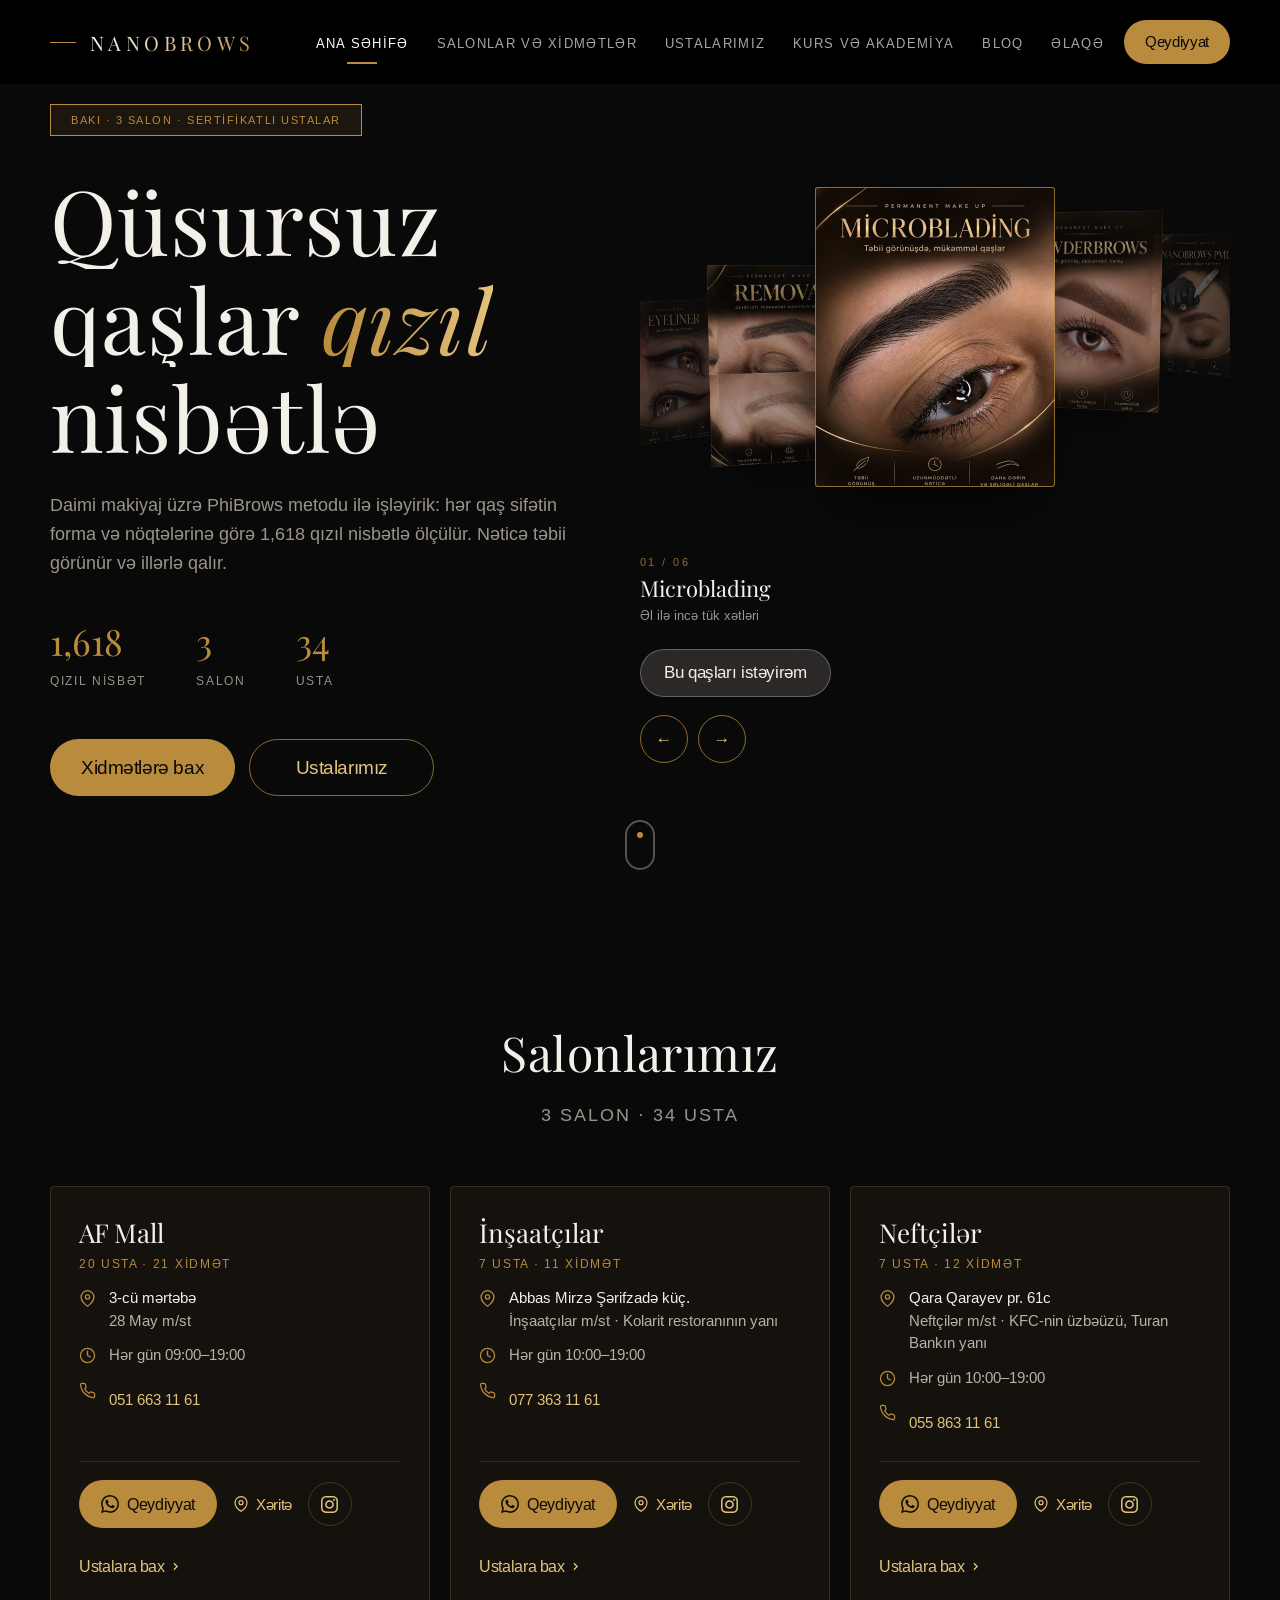
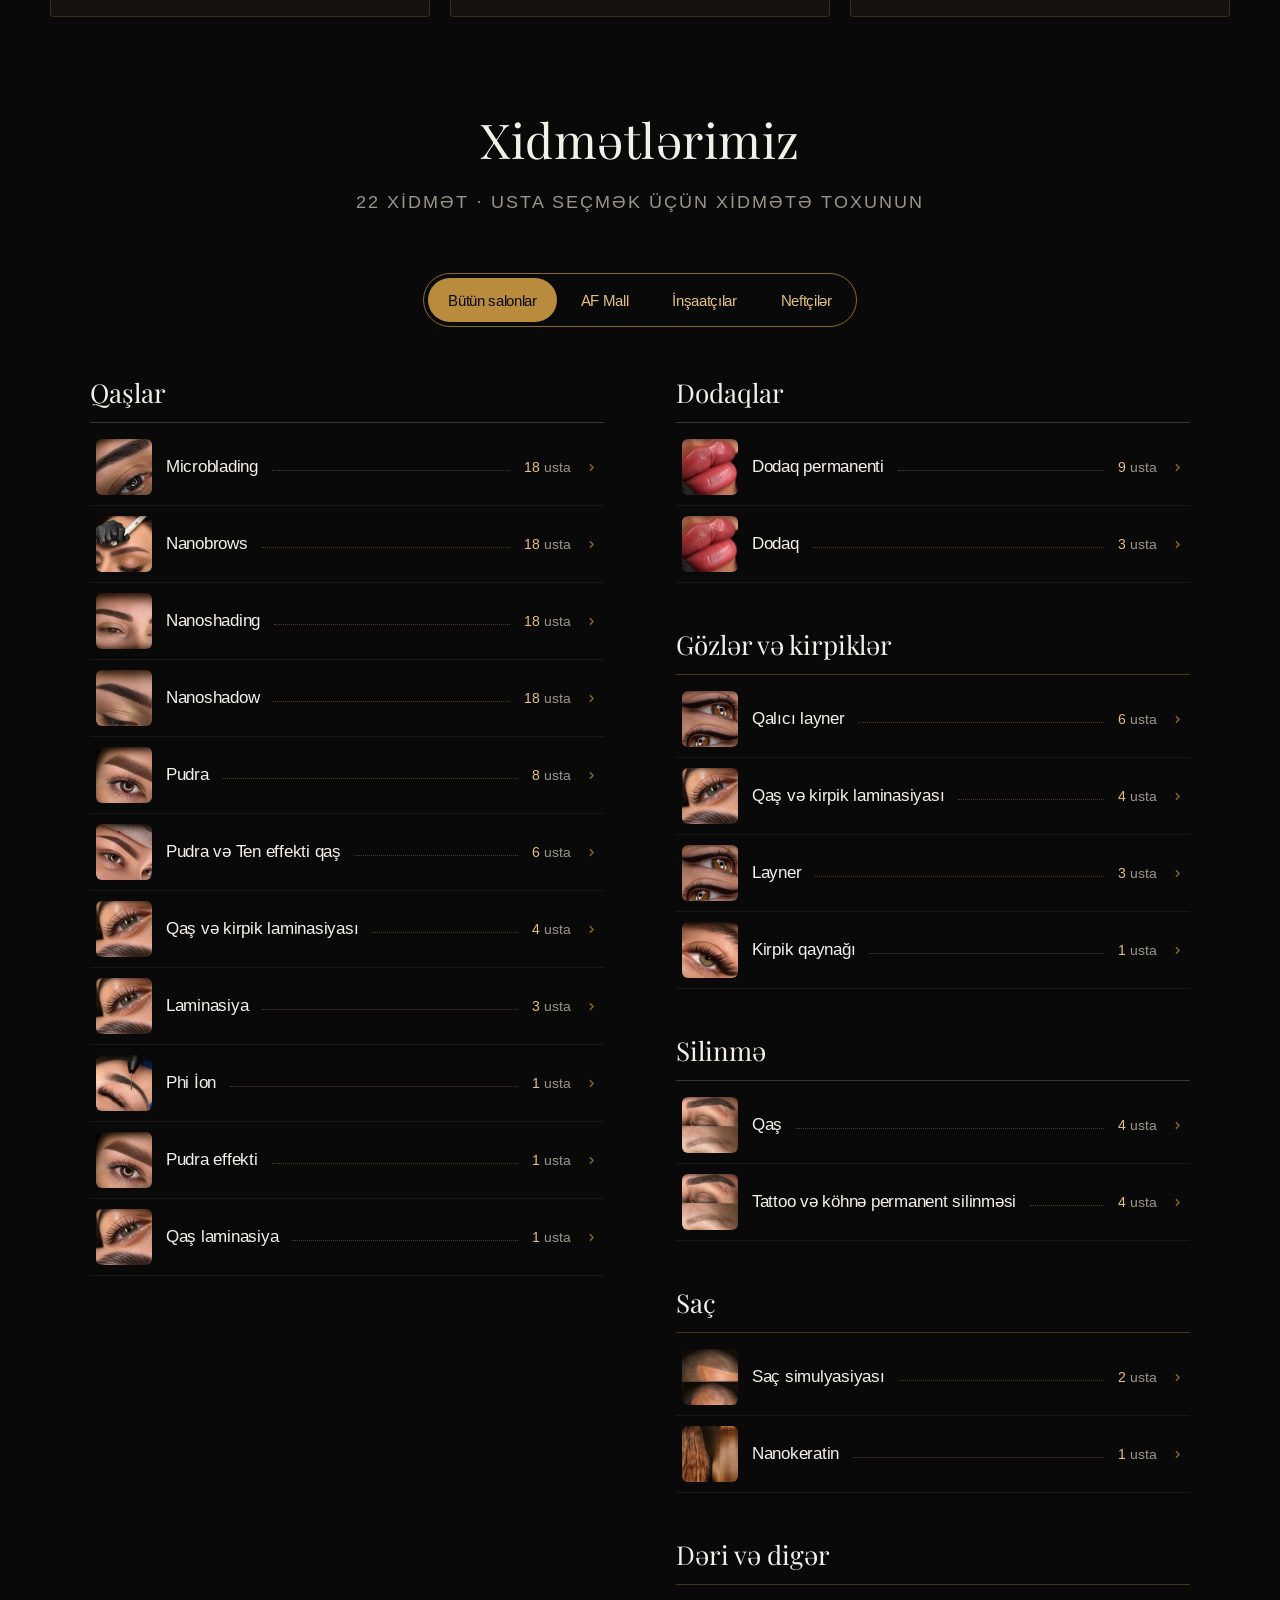
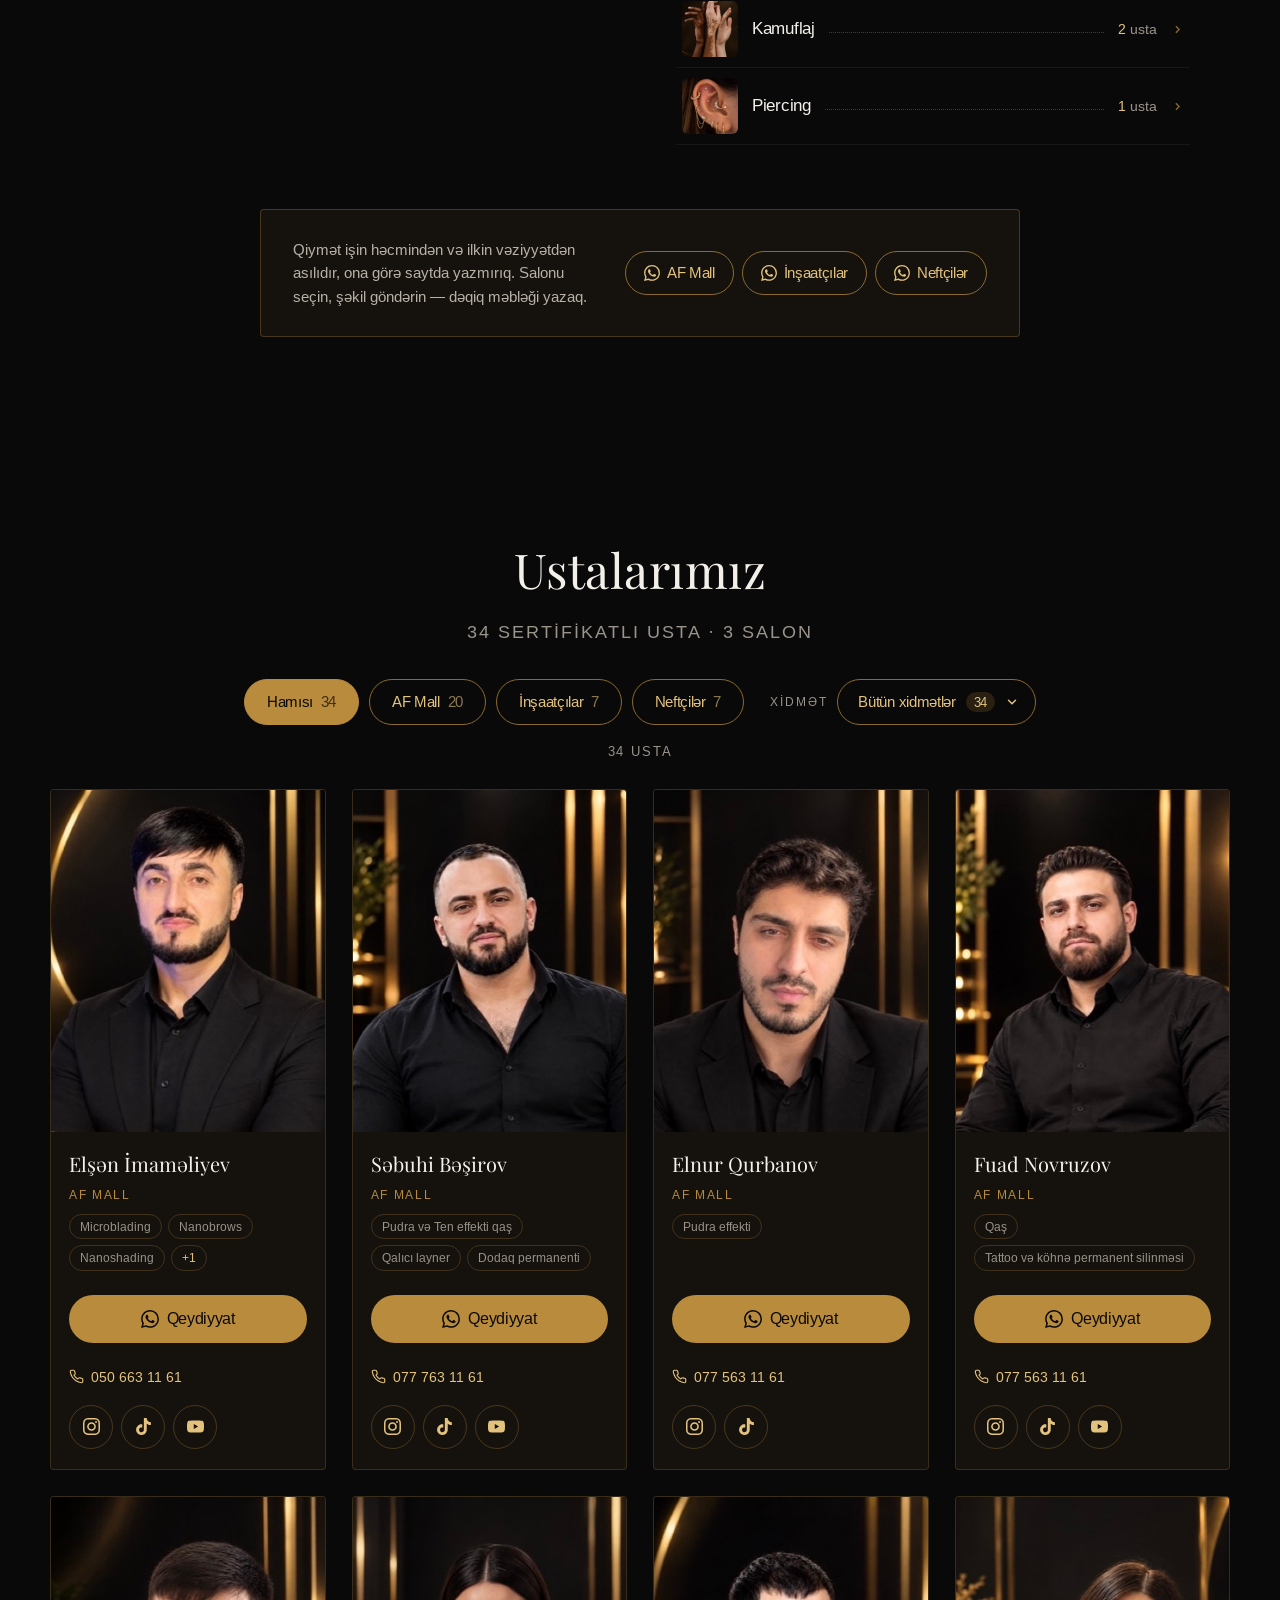
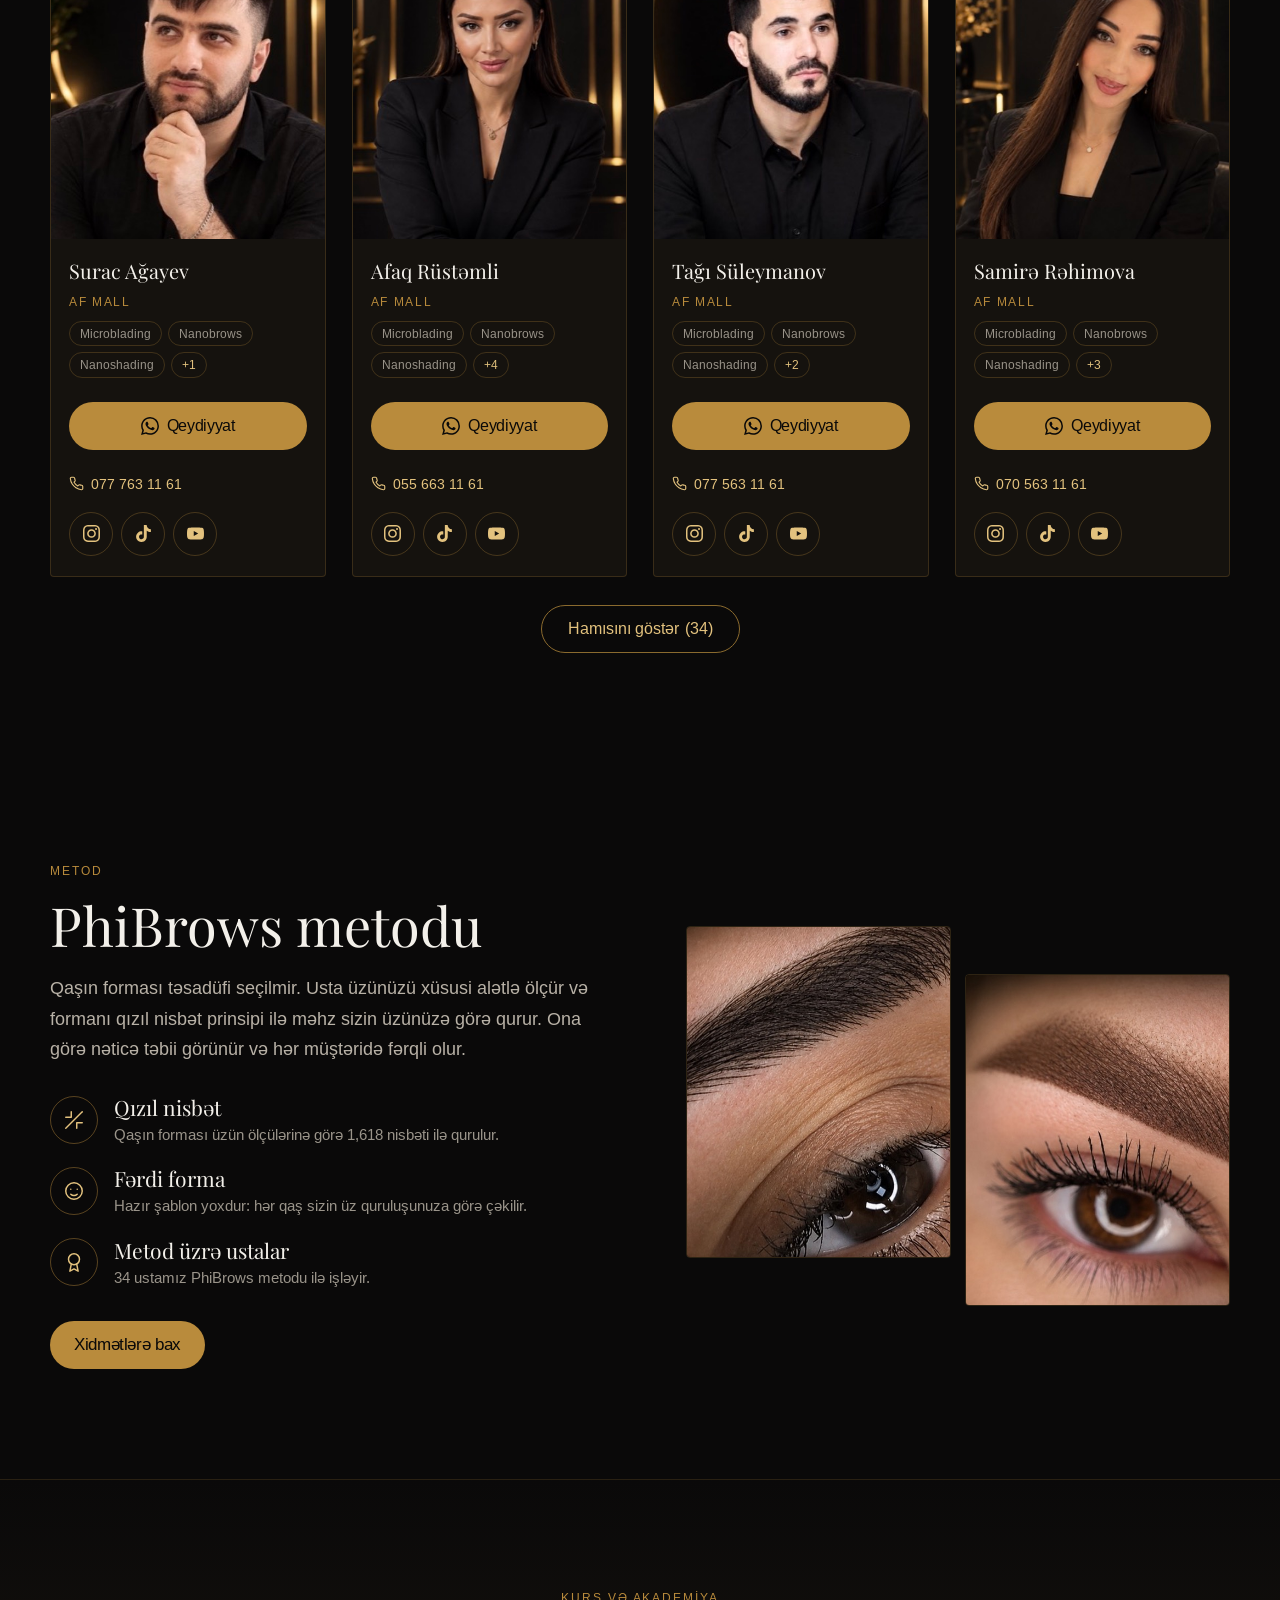
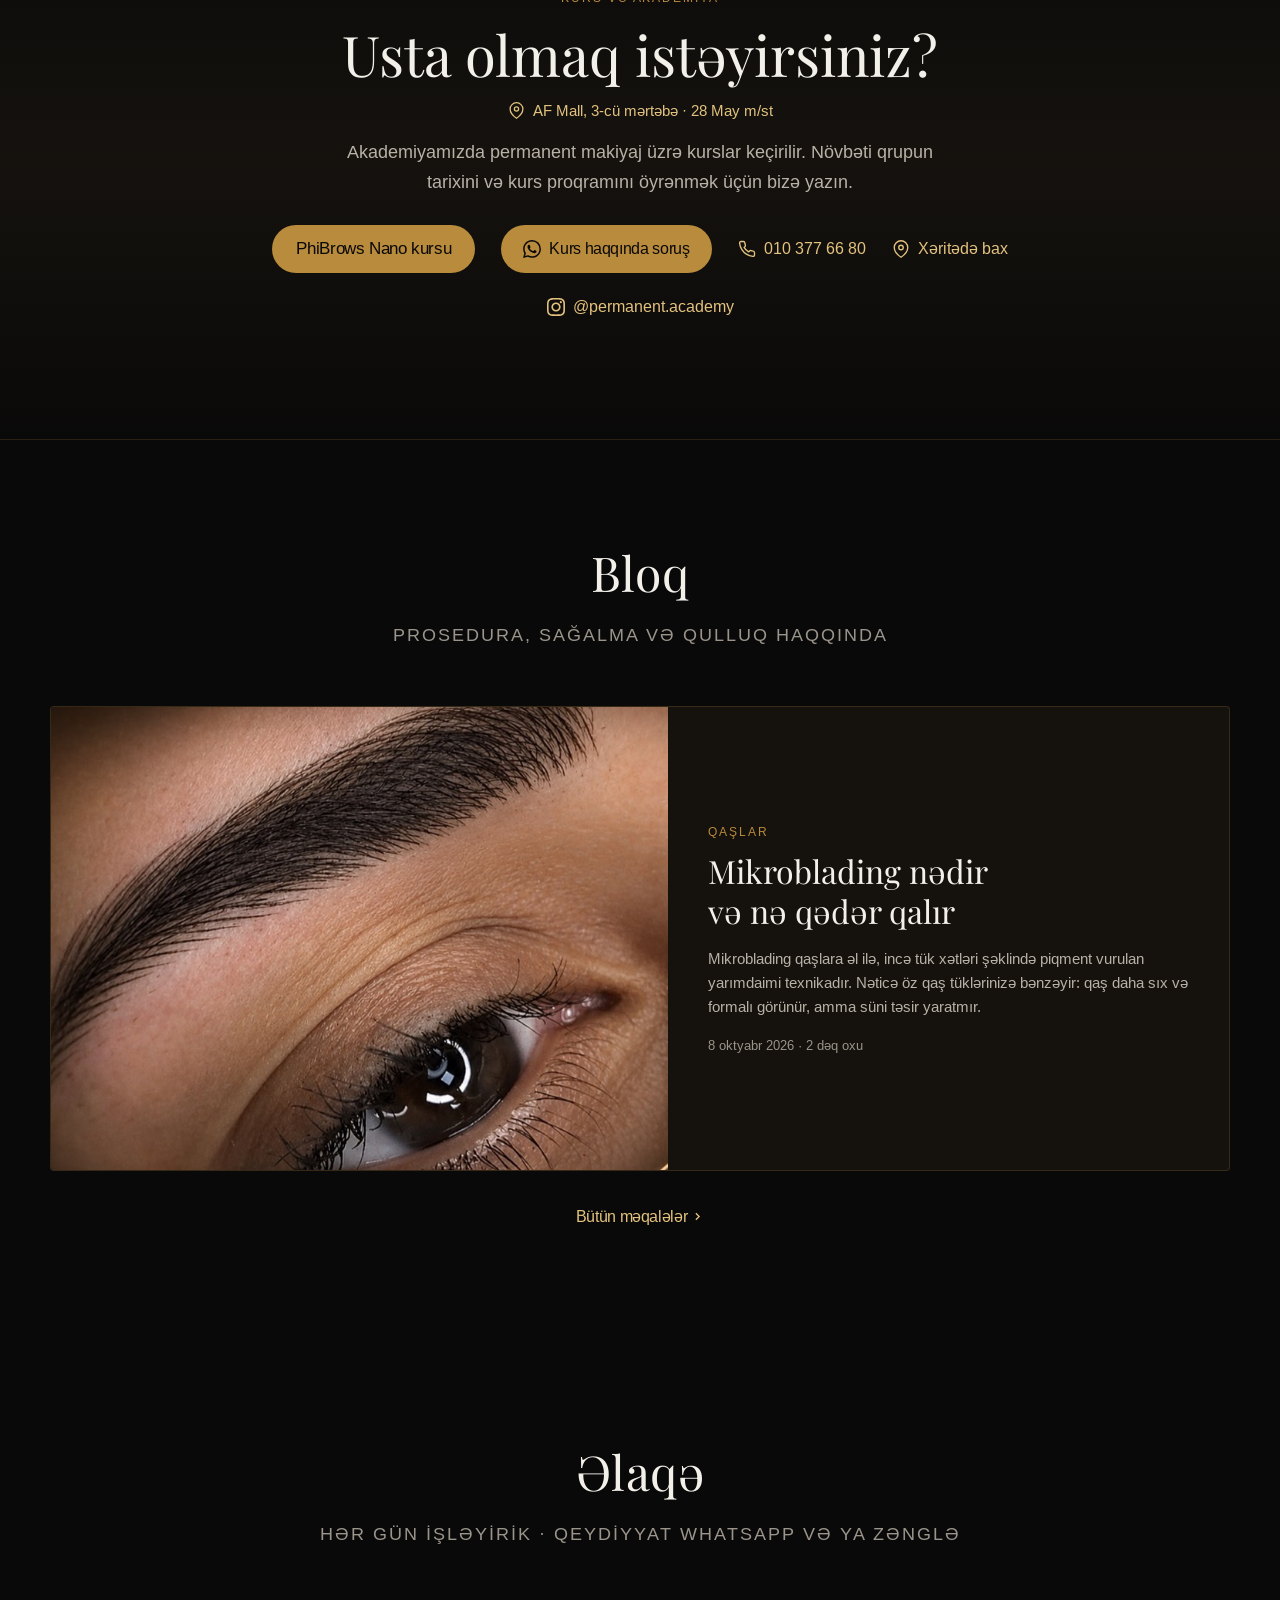
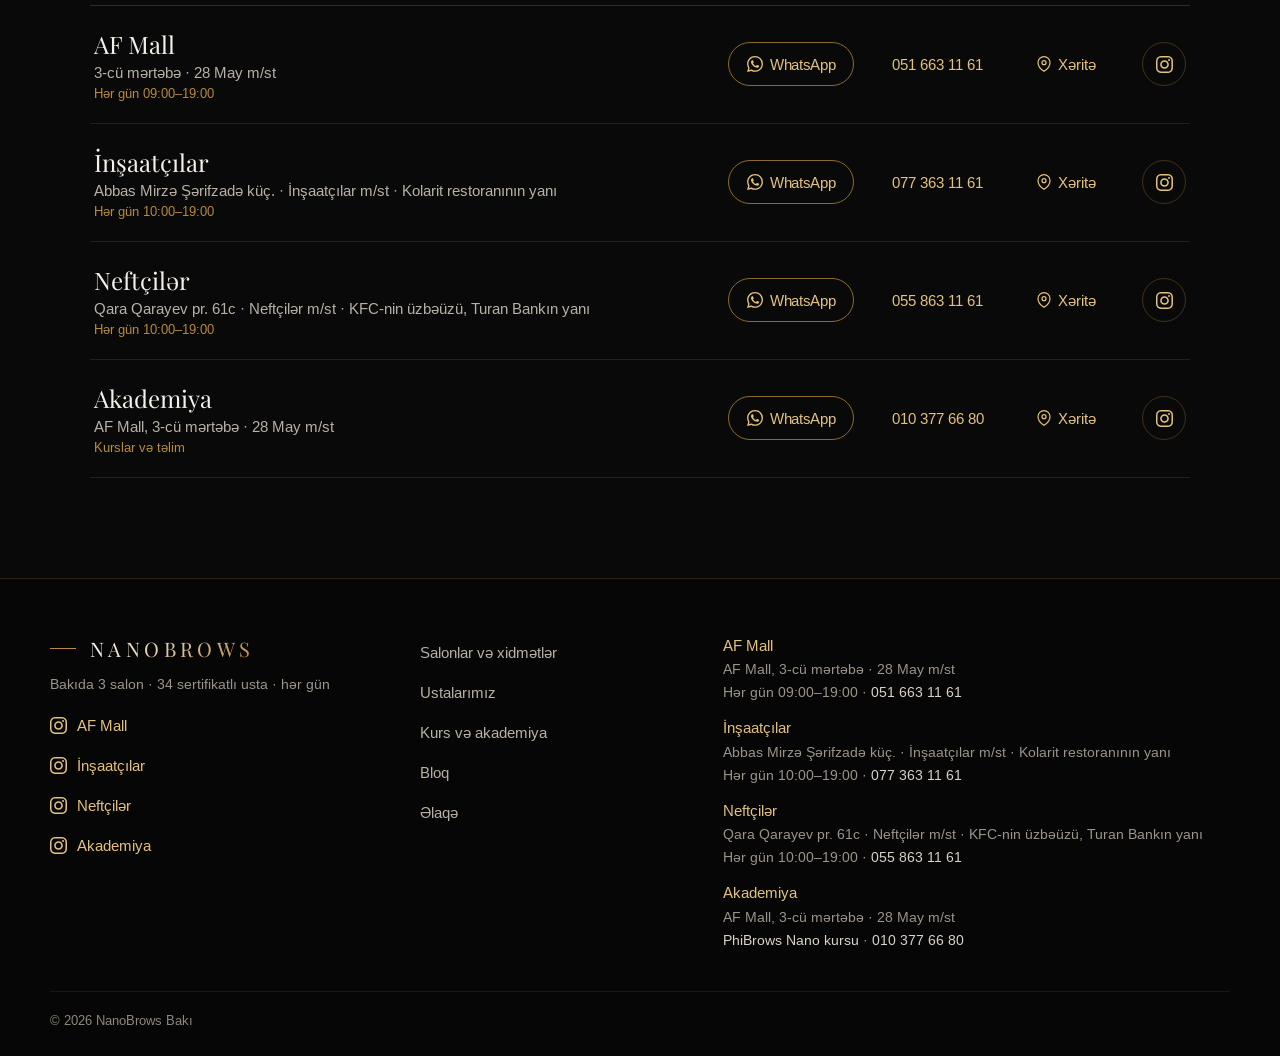
==== commit 9ab3dceb: "Выкладка сайта (временно, до переезда на nanobrows.az)" ====
--- a/index.html
+++ b/index.html
@@ -6,7 +6,7 @@
     <meta name="viewport" content="width=device-width, initial-scale=1.0">
     <title>Permanent makiyaj Bakıda — qaş, dodaq, layner | NanoBrows</title>
     <link rel="stylesheet" href="https://fonts.googleapis.com/css2?family=Playfair+Display:ital,wght@0,400;0,500;1,400&family=Arimo:wght@400;500;700&display=swap">
-    <link rel="stylesheet" href="templatemo-noir-fashion.css">
+    <link rel="stylesheet" href="templatemo-noir-fashion.css?v=f5ddcbfb">
     <!--seo-->
     <meta name="description" content="NanoBrows Bakı — 3 salon, 34 sertifikatlı usta. Mikroblading, pudra qaş, dodaq və göz permanenti, köhnə tatuajın silinməsi. Qeydiyyat WhatsApp ilə.">
     <link rel="icon" href="favicon.svg" type="image/svg+xml">
@@ -16,10 +16,10 @@
     <meta property="og:locale" content="az_AZ">
     <meta property="og:title" content="Permanent makiyaj Bakıda — qaş, dodaq, layner | NanoBrows">
     <meta property="og:description" content="NanoBrows Bakı — 3 salon, 34 sertifikatlı usta. Mikroblading, pudra qaş, dodaq və göz permanenti, köhnə tatuajın silinməsi. Qeydiyyat WhatsApp ilə.">
-    <meta property="og:image" content="https://nanobrows.az/images/og.jpg">
+    <meta property="og:image" content="https://ramibragim.github.io/nanobrows/images/og.jpg">
     <meta name="twitter:card" content="summary_large_image">
     <meta name="theme-color" content="#0A0909">
-    <script type="application/ld+json">{"@context": "https://schema.org", "@type": "Organization", "name": "NanoBrows Bakı", "url": "https://nanobrows.az/", "sameAs": ["https://www.instagram.com/phibrows_az/", "https://www.instagram.com/phibrows_insaatcilar/", "https://www.instagram.com/phibrows_neftciler/", "https://www.instagram.com/permanent.academy/"]}</script>
+    <script type="application/ld+json">{"@context": "https://schema.org", "@type": "Organization", "name": "NanoBrows Bakı", "url": "https://ramibragim.github.io/nanobrows/", "sameAs": ["https://www.instagram.com/phibrows_az/", "https://www.instagram.com/phibrows_insaatcilar/", "https://www.instagram.com/phibrows_neftciler/", "https://www.instagram.com/permanent.academy/"]}</script>
     <script type="application/ld+json">{"@context": "https://schema.org", "@type": "BeautySalon", "name": "NanoBrows — AF Mall", "address": {"@type": "PostalAddress", "streetAddress": "AF Mall, 3-cü mərtəbə", "addressLocality": "Bakı", "addressCountry": "AZ"}, "telephone": "+994516631161", "hasMap": "https://maps.app.goo.gl/mZbWL13YxeGzSaPU7", "sameAs": ["https://www.instagram.com/phibrows_az/"], "openingHoursSpecification": [{"@type": "OpeningHoursSpecification", "dayOfWeek": ["Monday", "Tuesday", "Wednesday", "Thursday", "Friday", "Saturday", "Sunday"], "opens": "09:00", "closes": "19:00"}], "parentOrganization": {"@type": "Organization", "name": "NanoBrows Bakı"}}</script>
     <script type="application/ld+json">{"@context": "https://schema.org", "@type": "BeautySalon", "name": "NanoBrows — İnşaatçılar", "address": {"@type": "PostalAddress", "streetAddress": "Abbas Mirzə Şərifzadə küç.", "addressLocality": "Bakı", "addressCountry": "AZ"}, "telephone": "+994773631161", "hasMap": "https://maps.app.goo.gl/Tk3nFG6Lng5HdVZv5", "sameAs": ["https://www.instagram.com/phibrows_insaatcilar/"], "openingHoursSpecification": [{"@type": "OpeningHoursSpecification", "dayOfWeek": ["Monday", "Tuesday", "Wednesday", "Thursday", "Friday", "Saturday", "Sunday"], "opens": "10:00", "closes": "19:00"}], "parentOrganization": {"@type": "Organization", "name": "NanoBrows Bakı"}}</script>
     <script type="application/ld+json">{"@context": "https://schema.org", "@type": "BeautySalon", "name": "NanoBrows — Neftçilər", "address": {"@type": "PostalAddress", "streetAddress": "Qara Qarayev pr. 61c", "addressLocality": "Bakı", "addressCountry": "AZ"}, "telephone": "+994558631161", "hasMap": "https://maps.app.goo.gl/pMVQ53FpWGDhyDGV7", "sameAs": ["https://www.instagram.com/phibrows_neftciler/"], "openingHoursSpecification": [{"@type": "OpeningHoursSpecification", "dayOfWeek": ["Monday", "Tuesday", "Wednesday", "Thursday", "Friday", "Saturday", "Sunday"], "opens": "10:00", "closes": "19:00"}], "parentOrganization": {"@type": "Organization", "name": "NanoBrows Bakı"}}</script>
@@ -1074,15 +1074,15 @@
         <p class="ft-copy">© 2026 NanoBrows Bakı</p>
     </footer>
 
-    <script src="templatemo-noir-scripts.js"></script>
-    <script src="phi-slider.js"></script>
-    <script src="masters-filter.js"></script>
-    <script src="services-menu.js"></script>
-    <script src="service-picker.js"></script>
+    <script src="templatemo-noir-scripts.js?v=9fe3d45f"></script>
+    <script src="phi-slider.js?v=2fe88a7e"></script>
+    <script src="masters-filter.js?v=eb4ba4d4"></script>
+    <script src="services-menu.js?v=ca3320a0"></script>
+    <script src="service-picker.js?v=230980ff"></script>
     <!--book-->
     <div class="book-bar"><a class="wa-btn book-bar-btn" href="index.html#contact" data-book=""><svg viewBox="0 0 24 24" fill="currentColor" aria-hidden="true"><path d="M17.472 14.382c-.297-.149-1.758-.867-2.03-.967-.273-.099-.471-.148-.67.15-.197.297-.767.966-.94 1.164-.173.199-.347.223-.644.075-.297-.15-1.255-.463-2.39-1.475-.883-.788-1.48-1.761-1.653-2.059-.173-.297-.018-.458.13-.606.134-.133.298-.347.446-.52.149-.174.198-.298.298-.497.099-.198.05-.371-.025-.52-.075-.149-.669-1.612-.916-2.207-.242-.579-.487-.5-.669-.51a12.8 12.8 0 0 0-.57-.01c-.198 0-.52.074-.792.372-.272.297-1.04 1.016-1.04 2.479 0 1.462 1.065 2.875 1.213 3.074.149.198 2.096 3.2 5.077 4.487.709.306 1.262.489 1.694.625.712.227 1.36.195 1.872.118.571-.085 1.758-.719 2.006-1.413.248-.694.248-1.289.173-1.413-.074-.124-.272-.198-.57-.347m-5.421 7.403h-.004a9.87 9.87 0 0 1-5.031-1.378l-.361-.214-3.741.982.998-3.648-.235-.374a9.86 9.86 0 0 1-1.51-5.26c.001-5.45 4.436-9.884 9.888-9.884 2.64 0 5.122 1.03 6.988 2.898a9.825 9.825 0 0 1 2.893 6.994c-.003 5.45-4.437 9.884-9.885 9.884m8.413-18.297A11.815 11.815 0 0 0 12.05 0C5.495 0 .16 5.335.157 11.892c0 2.096.547 4.142 1.588 5.945L.057 24l6.305-1.654a11.882 11.882 0 0 0 5.683 1.448h.005c6.554 0 11.89-5.335 11.893-11.893A11.821 11.821 0 0 0 20.464 3.488"/></svg><span>WhatsApp ilə qeydiyyat</span></a></div>
     <script type="application/json" id="bookData">{"salons": [{"name": "AF Mall", "slug": "afmall", "phone": "+994516631161", "meta": "28 May m/st · Hər gün 09:00–19:00"}, {"name": "İnşaatçılar", "slug": "insaatcilar", "phone": "+994773631161", "meta": "İnşaatçılar m/st · Kolarit restoranının yanı · Hər gün 10:00–19:00"}, {"name": "Neftçilər", "slug": "neftciler", "phone": "+994558631161", "meta": "Neftçilər m/st · KFC-nin üzbəüzü, Turan Bankın yanı · Hər gün 10:00–19:00"}], "academy": {"phone": "+994103776680"}, "waPath": "M17.472 14.382c-.297-.149-1.758-.867-2.03-.967-.273-.099-.471-.148-.67.15-.197.297-.767.966-.94 1.164-.173.199-.347.223-.644.075-.297-.15-1.255-.463-2.39-1.475-.883-.788-1.48-1.761-1.653-2.059-.173-.297-.018-.458.13-.606.134-.133.298-.347.446-.52.149-.174.198-.298.298-.497.099-.198.05-.371-.025-.52-.075-.149-.669-1.612-.916-2.207-.242-.579-.487-.5-.669-.51a12.8 12.8 0 0 0-.57-.01c-.198 0-.52.074-.792.372-.272.297-1.04 1.016-1.04 2.479 0 1.462 1.065 2.875 1.213 3.074.149.198 2.096 3.2 5.077 4.487.709.306 1.262.489 1.694.625.712.227 1.36.195 1.872.118.571-.085 1.758-.719 2.006-1.413.248-.694.248-1.289.173-1.413-.074-.124-.272-.198-.57-.347m-5.421 7.403h-.004a9.87 9.87 0 0 1-5.031-1.378l-.361-.214-3.741.982.998-3.648-.235-.374a9.86 9.86 0 0 1-1.51-5.26c.001-5.45 4.436-9.884 9.888-9.884 2.64 0 5.122 1.03 6.988 2.898a9.825 9.825 0 0 1 2.893 6.994c-.003 5.45-4.437 9.884-9.885 9.884m8.413-18.297A11.815 11.815 0 0 0 12.05 0C5.495 0 .16 5.335.157 11.892c0 2.096.547 4.142 1.588 5.945L.057 24l6.305-1.654a11.882 11.882 0 0 0 5.683 1.448h.005c6.554 0 11.89-5.335 11.893-11.893A11.821 11.821 0 0 0 20.464 3.488"}</script>
-    <script src="book.js"></script>
+    <script src="book.js?v=da607443"></script>
     <!--/book-->
 </body>
 </html>
--- a/templatemo-noir-fashion.css
+++ b/templatemo-noir-fashion.css
@@ -3241,3 +3241,62 @@
 /* слайдер: постер услуги вместо пустой рамки */
 .phi-plate-media.has-photo { background-size: cover; background-position: center top; background-color: #0F0D0B; }
 .phi-plate-media.has-photo::after { content: none; }
+section[id] { scroll-margin-top: 88px; }
+
+/* курс: три набора, состав по нажатию, шесть пакетов парами */
+.kc-kit { grid-template-columns: 1fr; }
+.kc-kit-tiles { grid-template-columns: repeat(3, 1fr); gap: 18px; margin-top: 10px; }
+.kc-kit-tile { gap: 8px; }
+.kc-ph--kit { background: #FFFFFF; aspect-ratio: 408 / 560; }
+.kc-ph--kit img { object-fit: contain; }
+.kc-kit-name { font-size: 22px; margin-top: 4px; }
+.kc-kit-label { margin: 2px 0 0; font-size: 11px; letter-spacing: .14em; text-transform: uppercase; color: #9A948A; }
+.kc-chips { display: flex; flex-wrap: wrap; gap: 6px; }
+.kc-chip { font-size: 12px; color: #E3C27E; border: 1px solid rgba(185,139,60,.4); border-radius: 980px; padding: 4px 10px; }
+.kc-more { margin-top: 4px; border-top: 1px solid rgba(185,139,60,.18); }
+.kc-more summary { list-style: none; cursor: pointer; display: flex; align-items: center; justify-content: space-between; gap: 10px; min-height: 44px; font-size: 14px; color: #E3C27E; }
+.kc-more summary::-webkit-details-marker { display: none; }
+.kc-more summary::after { content: "+"; font-size: 20px; line-height: 1; color: #B98B3C; transition: transform .2s ease; }
+.kc-more[open] summary::after { transform: rotate(45deg); }
+.kc-more summary:focus-visible { outline: 4px solid rgba(227,194,126,.55); outline-offset: 2px; }
+.kc-list { margin: 0 0 6px; padding: 0 0 0 18px; display: flex; flex-direction: column; gap: 5px; font-size: 13px; line-height: 1.45; color: #B8B1A6; }
+.kc-card--device { display: grid; grid-template-columns: 280px 1fr; gap: 8px 28px; align-items: center; }
+.kc-card--device .kc-ph { grid-row: span 3; }
+.kc-ph--kitsm { background: #FFFFFF; aspect-ratio: 4 / 3; padding: 10px; }
+.kc-ph--kitsm img { object-fit: contain; }
+.kc-packs { grid-template-columns: repeat(3, 1fr); grid-template-rows: auto auto; grid-auto-flow: column; }
+.kc-compare { margin-top: 36px; border: 1px solid rgba(185,139,60,.25); border-radius: 8px; background: #15120E; }
+.kc-compare:focus-visible { outline: 4px solid rgba(227,194,126,.55); outline-offset: 2px; }
+.kc-compare table { min-width: 640px; }
+.kc-compare caption { padding: 16px 16px 10px; }
+.kc-compare thead th { color: #E3C27E; font-family: 'Playfair Display', serif; font-weight: 400; font-size: 17px; }
+.kc-compare tbody th { color: #9A948A; font-weight: 400; width: 26%; }
+.kc-compare tr:last-child th, .kc-compare tr:last-child td { border-bottom: 0; }
+.kc-compare tbody tr:nth-last-child(-n+2) td { color: #E3C27E; }
+@media (max-width: 1100px) {
+  .kc-packs { grid-template-columns: repeat(2, 1fr); grid-template-rows: none; grid-auto-flow: row; }
+}
+@media (max-width: 960px) {
+  .kc-card--device { grid-template-columns: 1fr; }
+  .kc-card--device .kc-ph { grid-row: auto; }
+}
+@media (max-width: 700px) {
+  .kc-kit-tiles { grid-template-columns: 1fr; gap: 26px; }
+  .kc-ph--kit { max-width: 320px; width: 100%; margin: 0 auto; }
+}
+@media (max-width: 600px) {
+  .kc-packs { grid-template-columns: 1fr; }
+  .kc-pack .kc-ph--kitsm { display: none; }
+}
+@media (prefers-reduced-motion: reduce) { .kc-more summary::after { transition: none; } }
+
+/* страница 404 */
+.nf { min-height: 70vh; max-width: 720px; margin: 0 auto; padding: 160px 24px 100px; text-align: center; display: flex; flex-direction: column; align-items: center; gap: 18px; }
+.nf-title { margin: 0; font-family: 'Playfair Display', serif; font-weight: 400; font-size: clamp(36px, 6vw, 60px); color: #F3F0EA; }
+.nf-text { margin: 0; font-size: 17px; line-height: 1.6; color: #B8B1A6; }
+.nf-cta { display: flex; flex-wrap: wrap; justify-content: center; gap: 12px; margin-top: 8px; }
+
+/* контраст мелкого серого текста — не ниже 4,5:1 */
+.ft-copy { color: #8E887E; }
+.crumbs > span:last-child { color: #A39D93; }
+.kc-field small { color: #A39D93; }
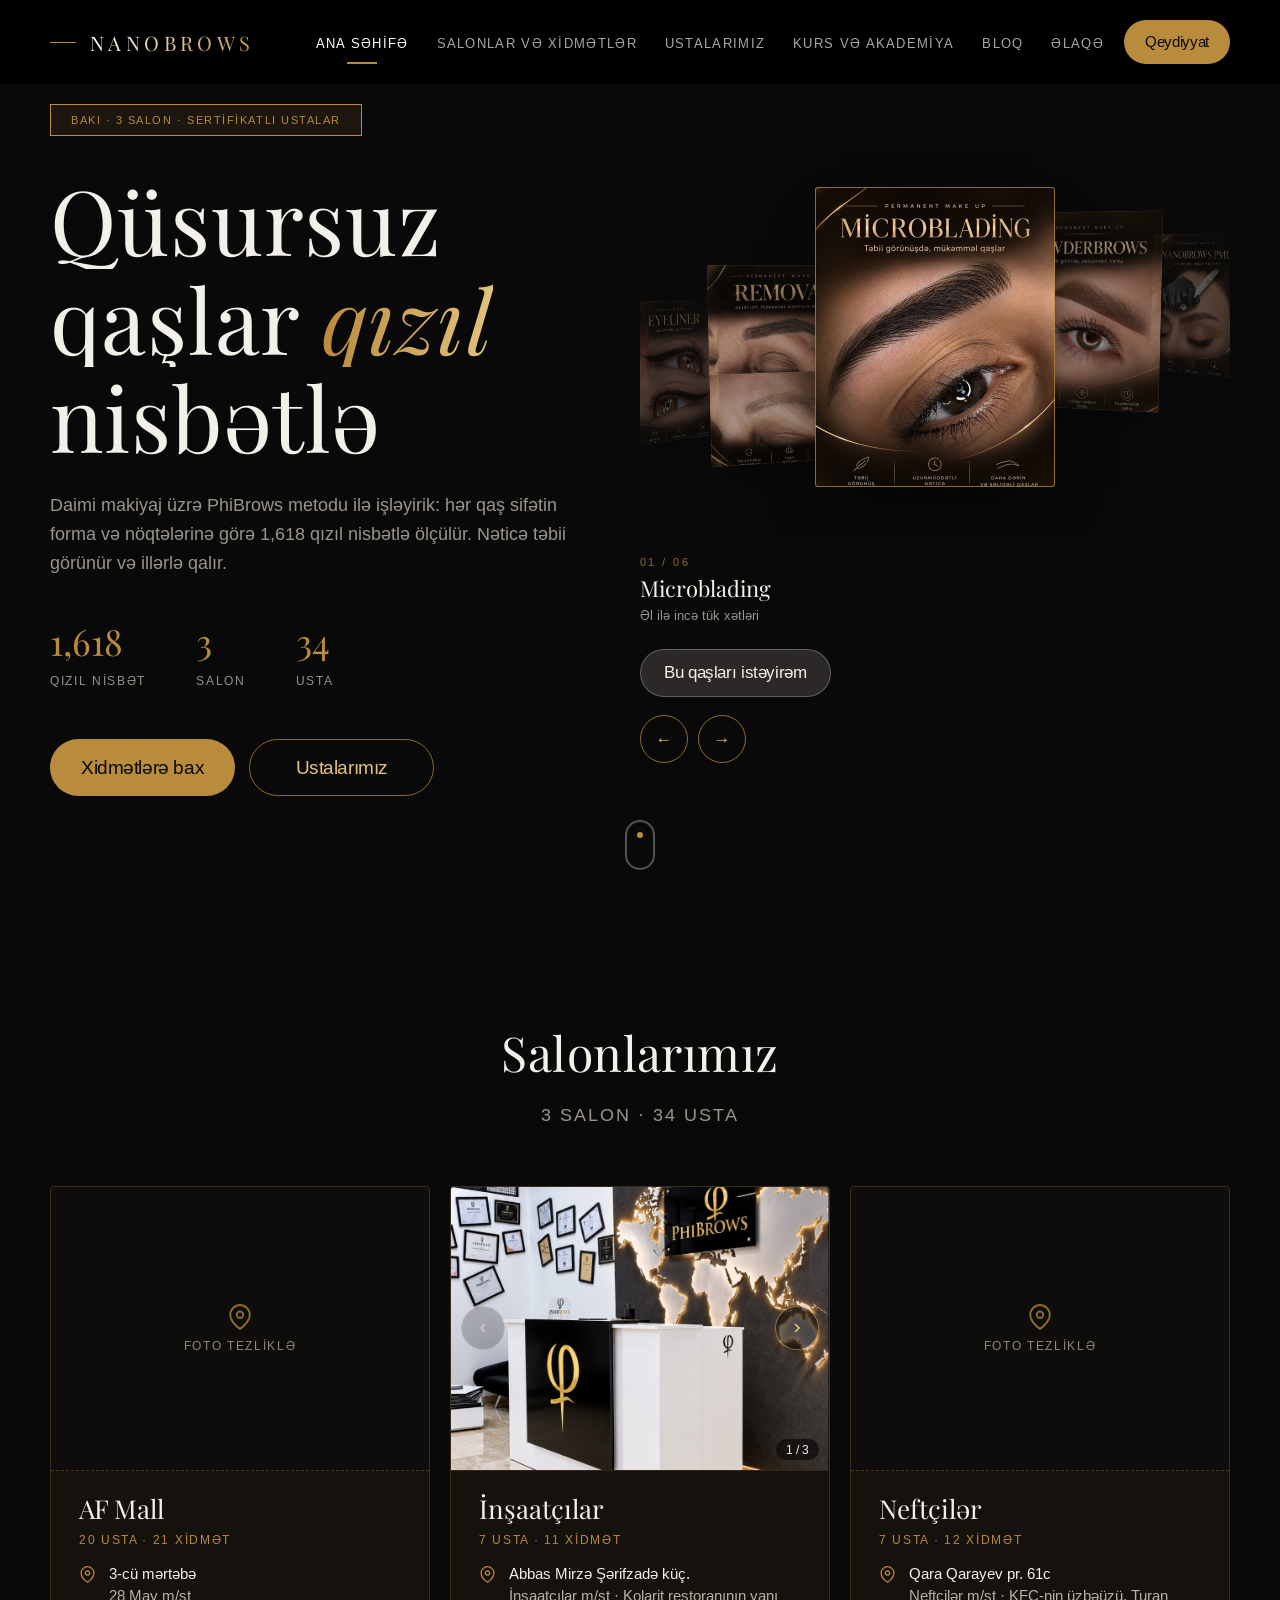
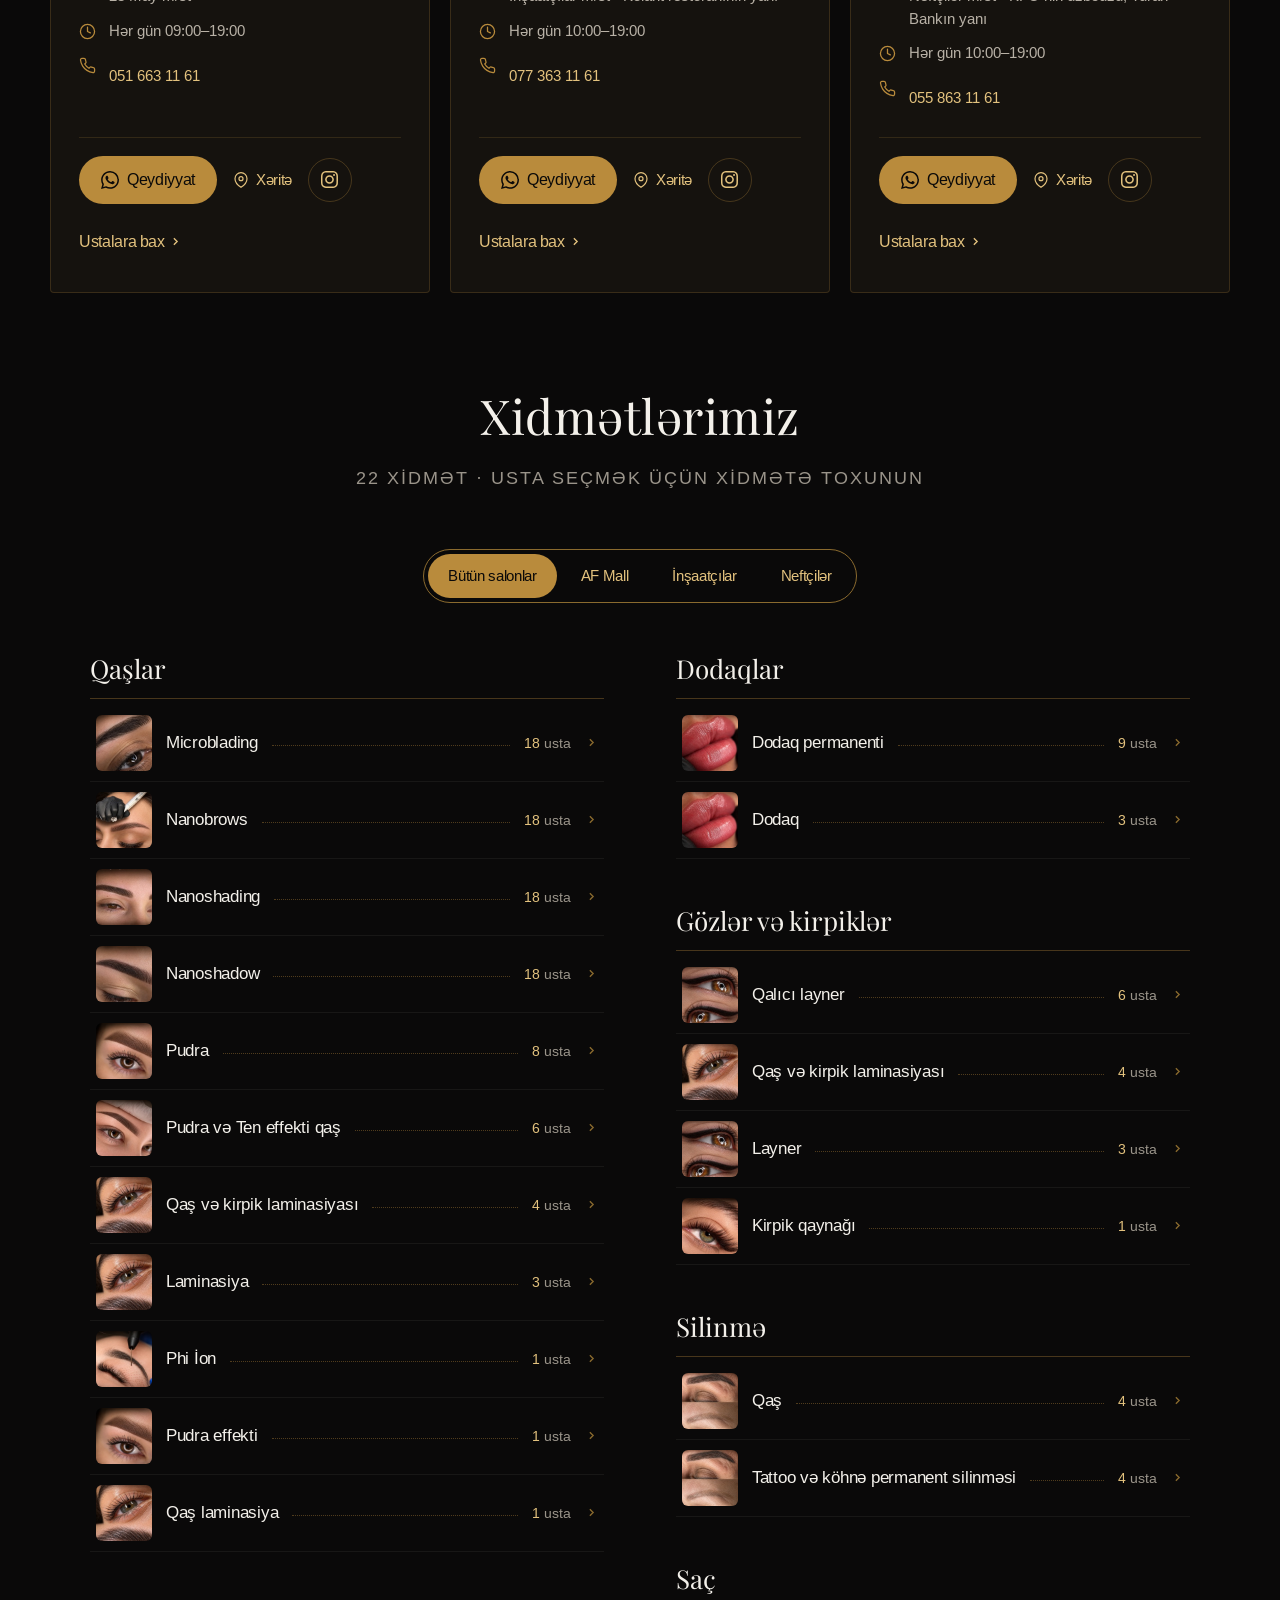
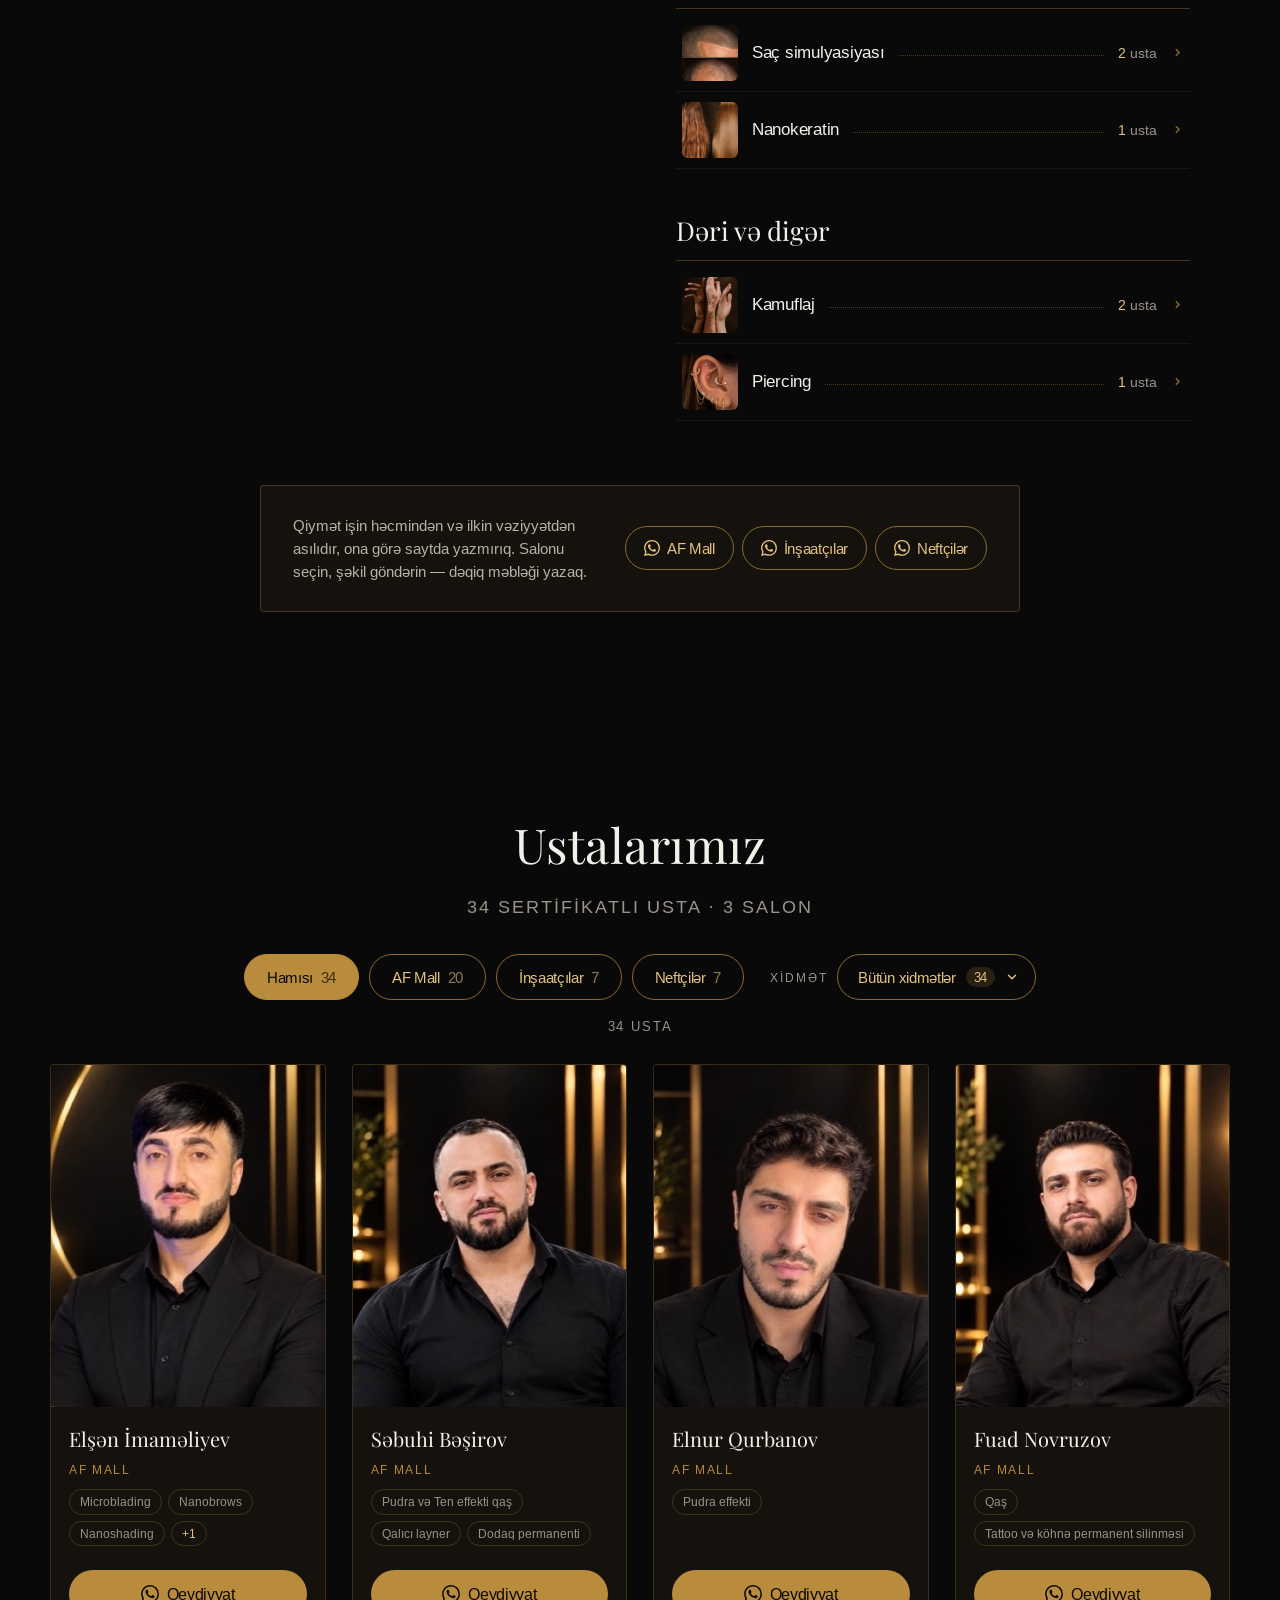
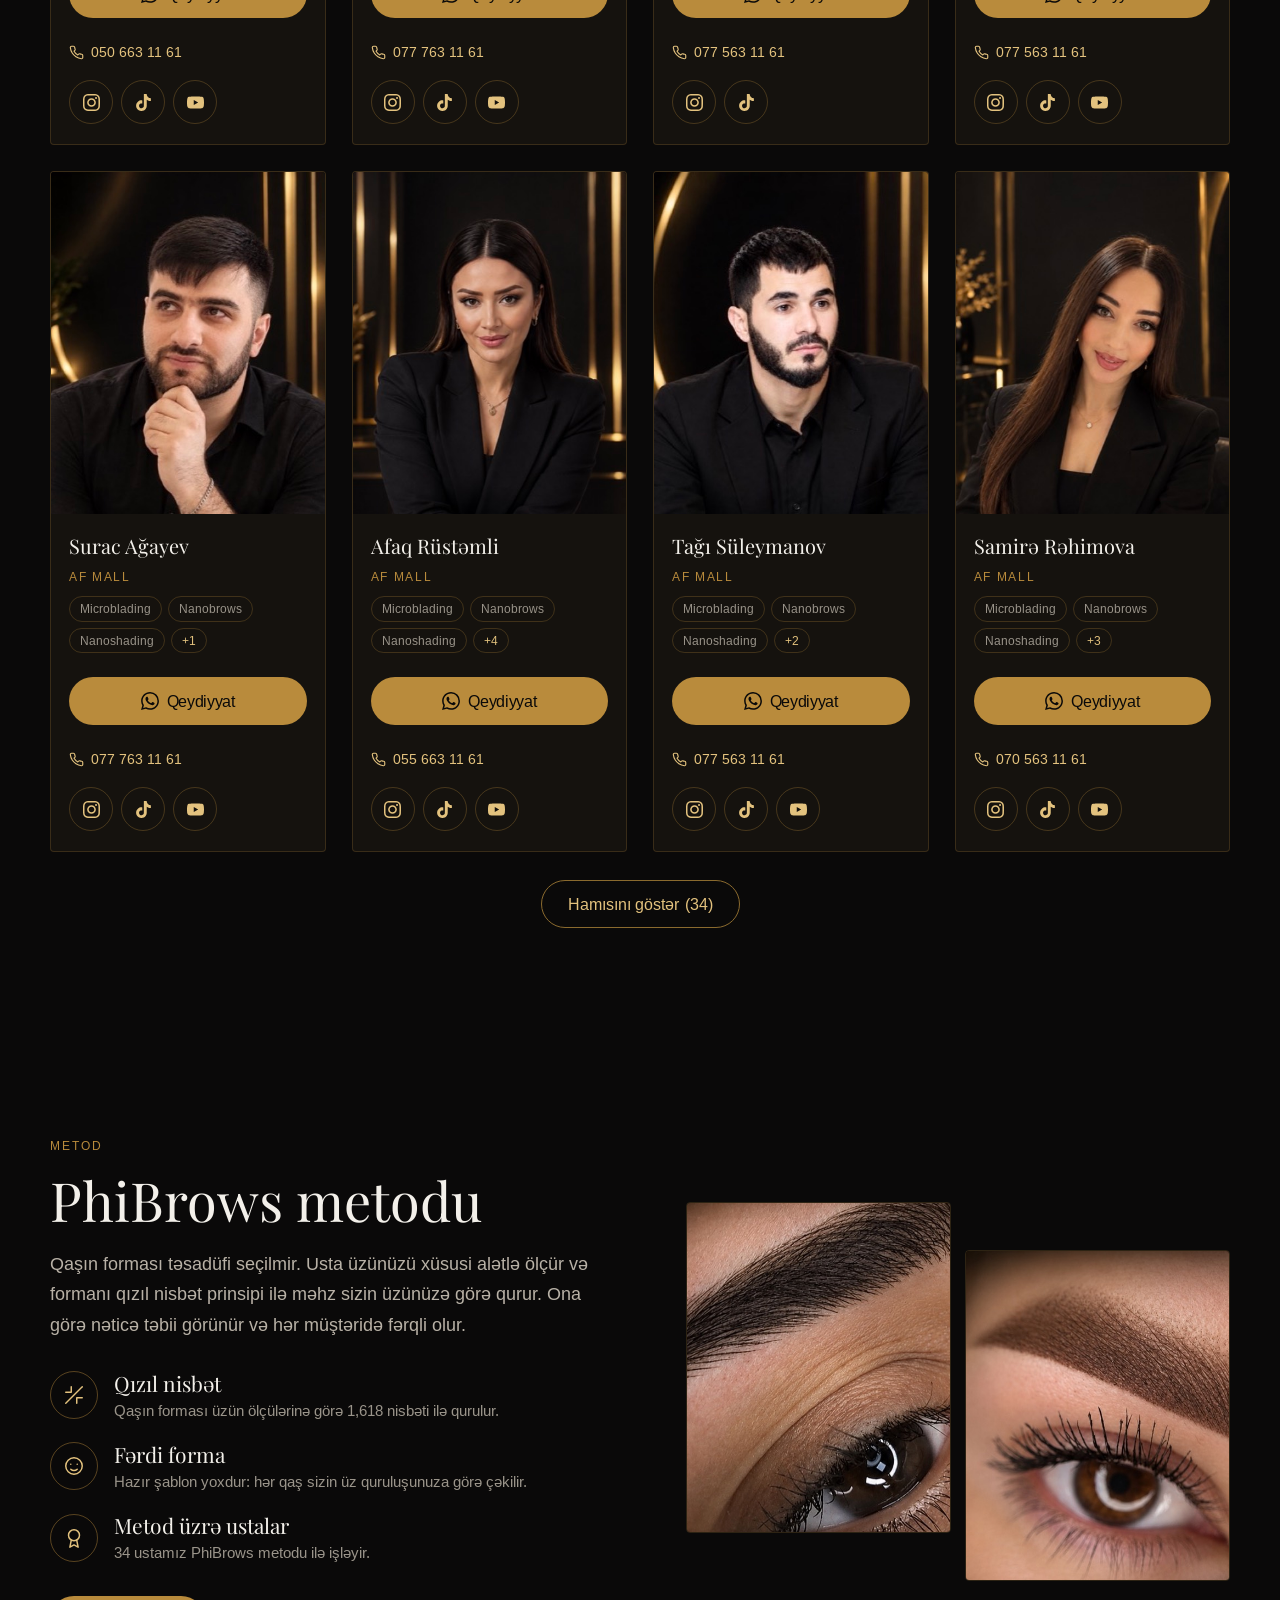
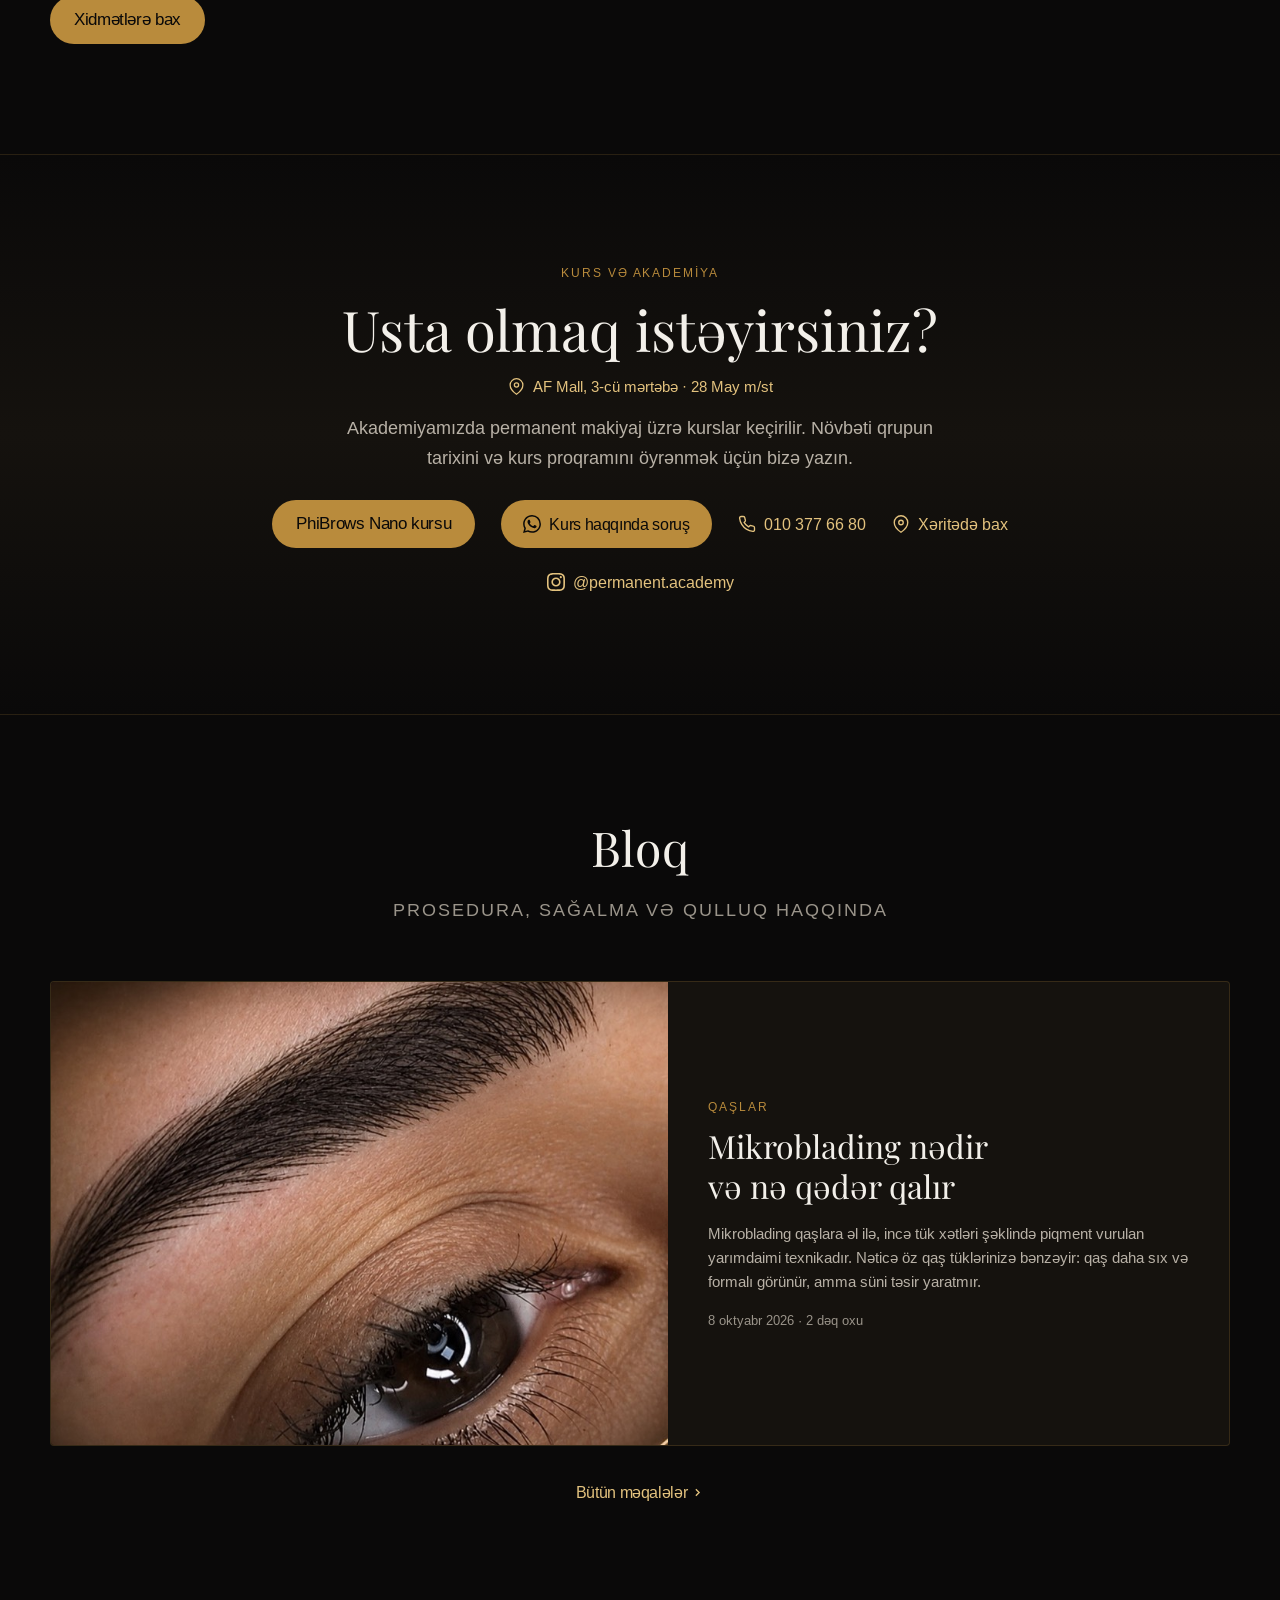
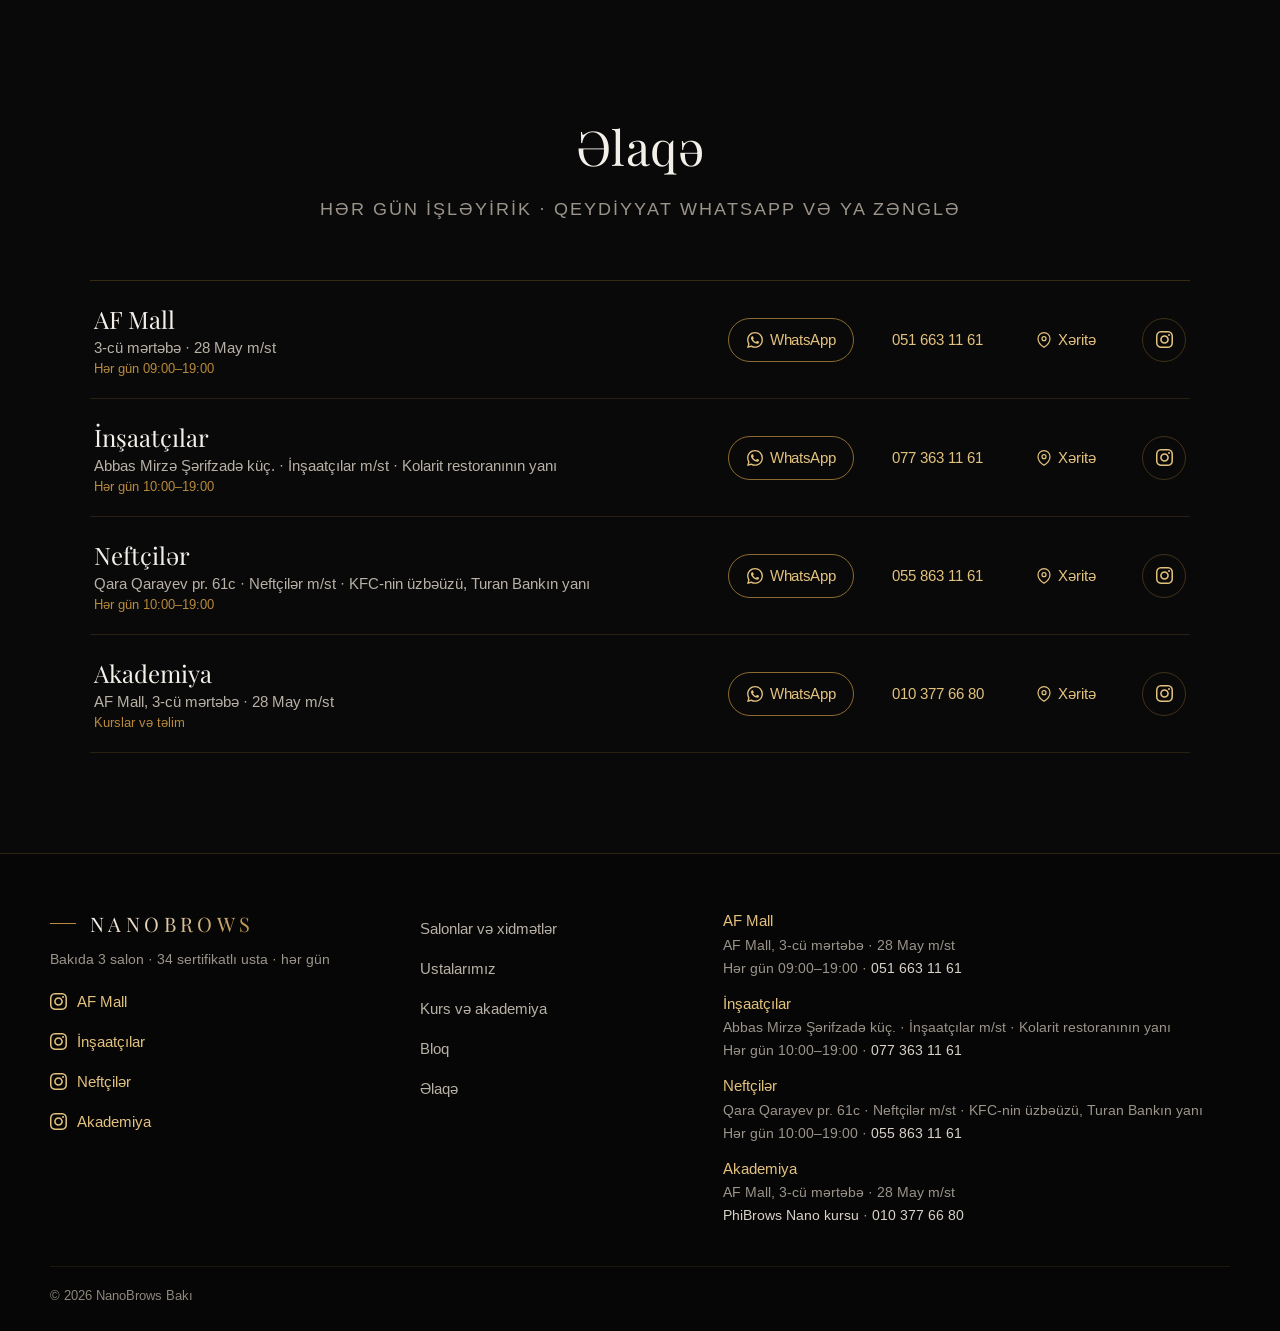
==== commit d0adc1c1: "Выкладка сайта (временно, до переезда на nanobrows.az)" ====
--- a/index.html
+++ b/index.html
@@ -6,7 +6,7 @@
     <meta name="viewport" content="width=device-width, initial-scale=1.0">
     <title>Permanent makiyaj Bakıda — qaş, dodaq, layner | NanoBrows</title>
     <link rel="stylesheet" href="https://fonts.googleapis.com/css2?family=Playfair+Display:ital,wght@0,400;0,500;1,400&family=Arimo:wght@400;500;700&display=swap">
-    <link rel="stylesheet" href="templatemo-noir-fashion.css?v=f5ddcbfb">
+    <link rel="stylesheet" href="templatemo-noir-fashion.css?v=bdfbb728">
     <!--seo-->
     <meta name="description" content="NanoBrows Bakı — 3 salon, 34 sertifikatlı usta. Mikroblading, pudra qaş, dodaq və göz permanenti, köhnə tatuajın silinməsi. Qeydiyyat WhatsApp ilə.">
     <link rel="icon" href="favicon.svg" type="image/svg+xml">
@@ -117,7 +117,7 @@
                     </div>
                     <div class="phi-caption" id="phiCaption">
                         <span class="phi-caption-no">01 / 06</span>
-                        <h3 class="phi-caption-title">Microblading</h3>
+                        <p class="phi-caption-title">Microblading</p>
                         <p class="phi-caption-note">Əl ilə incə tük xətləri</p>
                     </div>
                     <a class="ab ab--glass" href="#contact" data-book="#phiCaption .phi-caption-title">Bu qaşları istəyirəm</a>
@@ -138,6 +138,7 @@
         </div>
         <div class="salon-grid">
             <article class="salon-card" data-branch="afmall">
+                <div class="salon-ph salon-ph--empty" aria-label="AF Mall: foto tezliklə"><svg viewBox="0 0 24 24" fill="none" stroke="currentColor" stroke-width="1.8" stroke-linecap="round" stroke-linejoin="round" aria-hidden="true"><path d="M21 10c0 7-9 13-9 13s-9-6-9-13a9 9 0 0 1 18 0z"/><circle cx="12" cy="10" r="3"/></svg><span>Foto tezliklə</span></div>
                 <div class="salon-top">
                     <h3 class="salon-name">AF Mall</h3>
                     <p class="salon-meta">20 usta · 21 xidmət</p>
@@ -153,6 +154,7 @@
                 <a class="alink salon-go" href="#masters" data-branch="afmall">Ustalara bax<svg viewBox="0 0 24 24" fill="none" stroke="currentColor" stroke-width="2.5" aria-hidden="true"><path d="M9 18l6-6-6-6"/></svg></a>
             </article>
             <article class="salon-card" data-branch="insaatcilar">
+                <div class="salon-ph" role="group" aria-label="İnşaatçılar salonunun fotoları"><div class="salon-ph-strip"><img src="images/salons/insaatcilar-1.jpg" alt="İnşaatçılar salonu: qəbul masası və PhiBrows loqosu" width="900" height="675" loading="lazy" decoding="async"><img src="images/salons/insaatcilar-2.jpg" alt="İnşaatçılar salonu: zal" width="900" height="675" loading="lazy" decoding="async"><img src="images/salons/insaatcilar-3.jpg" alt="İnşaatçılar salonu: giriş və xidmətlər posteri" width="900" height="675" loading="lazy" decoding="async"></div><button class="salon-ph-btn salon-ph-prev" type="button" aria-label="Əvvəlki foto"><svg viewBox="0 0 24 24" fill="none" stroke="currentColor" stroke-width="2.5" aria-hidden="true"><path d="M9 18l6-6-6-6"/></svg></button><button class="salon-ph-btn salon-ph-next" type="button" aria-label="Növbəti foto"><svg viewBox="0 0 24 24" fill="none" stroke="currentColor" stroke-width="2.5" aria-hidden="true"><path d="M9 18l6-6-6-6"/></svg></button><span class="salon-ph-count">1 / 3</span></div>
                 <div class="salon-top">
                     <h3 class="salon-name">İnşaatçılar</h3>
                     <p class="salon-meta">7 usta · 11 xidmət</p>
@@ -168,6 +170,7 @@
                 <a class="alink salon-go" href="#masters" data-branch="insaatcilar">Ustalara bax<svg viewBox="0 0 24 24" fill="none" stroke="currentColor" stroke-width="2.5" aria-hidden="true"><path d="M9 18l6-6-6-6"/></svg></a>
             </article>
             <article class="salon-card" data-branch="neftciler">
+                <div class="salon-ph salon-ph--empty" aria-label="Neftçilər: foto tezliklə"><svg viewBox="0 0 24 24" fill="none" stroke="currentColor" stroke-width="1.8" stroke-linecap="round" stroke-linejoin="round" aria-hidden="true"><path d="M21 10c0 7-9 13-9 13s-9-6-9-13a9 9 0 0 1 18 0z"/><circle cx="12" cy="10" r="3"/></svg><span>Foto tezliklə</span></div>
                 <div class="salon-top">
                     <h3 class="salon-name">Neftçilər</h3>
                     <p class="salon-meta">7 usta · 12 xidmət</p>
@@ -1077,8 +1080,8 @@
     <script src="templatemo-noir-scripts.js?v=9fe3d45f"></script>
     <script src="phi-slider.js?v=2fe88a7e"></script>
     <script src="masters-filter.js?v=eb4ba4d4"></script>
-    <script src="services-menu.js?v=ca3320a0"></script>
-    <script src="service-picker.js?v=230980ff"></script>
+    <script src="services-menu.js?v=fbe861af"></script>
+    <script src="service-picker.js?v=73f0e2a5"></script>
     <!--book-->
     <div class="book-bar"><a class="wa-btn book-bar-btn" href="index.html#contact" data-book=""><svg viewBox="0 0 24 24" fill="currentColor" aria-hidden="true"><path d="M17.472 14.382c-.297-.149-1.758-.867-2.03-.967-.273-.099-.471-.148-.67.15-.197.297-.767.966-.94 1.164-.173.199-.347.223-.644.075-.297-.15-1.255-.463-2.39-1.475-.883-.788-1.48-1.761-1.653-2.059-.173-.297-.018-.458.13-.606.134-.133.298-.347.446-.52.149-.174.198-.298.298-.497.099-.198.05-.371-.025-.52-.075-.149-.669-1.612-.916-2.207-.242-.579-.487-.5-.669-.51a12.8 12.8 0 0 0-.57-.01c-.198 0-.52.074-.792.372-.272.297-1.04 1.016-1.04 2.479 0 1.462 1.065 2.875 1.213 3.074.149.198 2.096 3.2 5.077 4.487.709.306 1.262.489 1.694.625.712.227 1.36.195 1.872.118.571-.085 1.758-.719 2.006-1.413.248-.694.248-1.289.173-1.413-.074-.124-.272-.198-.57-.347m-5.421 7.403h-.004a9.87 9.87 0 0 1-5.031-1.378l-.361-.214-3.741.982.998-3.648-.235-.374a9.86 9.86 0 0 1-1.51-5.26c.001-5.45 4.436-9.884 9.888-9.884 2.64 0 5.122 1.03 6.988 2.898a9.825 9.825 0 0 1 2.893 6.994c-.003 5.45-4.437 9.884-9.885 9.884m8.413-18.297A11.815 11.815 0 0 0 12.05 0C5.495 0 .16 5.335.157 11.892c0 2.096.547 4.142 1.588 5.945L.057 24l6.305-1.654a11.882 11.882 0 0 0 5.683 1.448h.005c6.554 0 11.89-5.335 11.893-11.893A11.821 11.821 0 0 0 20.464 3.488"/></svg><span>WhatsApp ilə qeydiyyat</span></a></div>
     <script type="application/json" id="bookData">{"salons": [{"name": "AF Mall", "slug": "afmall", "phone": "+994516631161", "meta": "28 May m/st · Hər gün 09:00–19:00"}, {"name": "İnşaatçılar", "slug": "insaatcilar", "phone": "+994773631161", "meta": "İnşaatçılar m/st · Kolarit restoranının yanı · Hər gün 10:00–19:00"}, {"name": "Neftçilər", "slug": "neftciler", "phone": "+994558631161", "meta": "Neftçilər m/st · KFC-nin üzbəüzü, Turan Bankın yanı · Hər gün 10:00–19:00"}], "academy": {"phone": "+994103776680"}, "waPath": "M17.472 14.382c-.297-.149-1.758-.867-2.03-.967-.273-.099-.471-.148-.67.15-.197.297-.767.966-.94 1.164-.173.199-.347.223-.644.075-.297-.15-1.255-.463-2.39-1.475-.883-.788-1.48-1.761-1.653-2.059-.173-.297-.018-.458.13-.606.134-.133.298-.347.446-.52.149-.174.198-.298.298-.497.099-.198.05-.371-.025-.52-.075-.149-.669-1.612-.916-2.207-.242-.579-.487-.5-.669-.51a12.8 12.8 0 0 0-.57-.01c-.198 0-.52.074-.792.372-.272.297-1.04 1.016-1.04 2.479 0 1.462 1.065 2.875 1.213 3.074.149.198 2.096 3.2 5.077 4.487.709.306 1.262.489 1.694.625.712.227 1.36.195 1.872.118.571-.085 1.758-.719 2.006-1.413.248-.694.248-1.289.173-1.413-.074-.124-.272-.198-.57-.347m-5.421 7.403h-.004a9.87 9.87 0 0 1-5.031-1.378l-.361-.214-3.741.982.998-3.648-.235-.374a9.86 9.86 0 0 1-1.51-5.26c.001-5.45 4.436-9.884 9.888-9.884 2.64 0 5.122 1.03 6.988 2.898a9.825 9.825 0 0 1 2.893 6.994c-.003 5.45-4.437 9.884-9.885 9.884m8.413-18.297A11.815 11.815 0 0 0 12.05 0C5.495 0 .16 5.335.157 11.892c0 2.096.547 4.142 1.588 5.945L.057 24l6.305-1.654a11.882 11.882 0 0 0 5.683 1.448h.005c6.554 0 11.89-5.335 11.893-11.893A11.821 11.821 0 0 0 20.464 3.488"}</script>
--- a/templatemo-noir-fashion.css
+++ b/templatemo-noir-fashion.css
@@ -3300,3 +3300,41 @@
 .ft-copy { color: #8E887E; }
 .crumbs > span:last-child { color: #A39D93; }
 .kc-field small { color: #A39D93; }
+
+/* Спрятанное — спрятано всегда. Без этого правило вида «.m-pop.is-sheet { display: flex }»
+   перебивало [hidden], и на телефоне после выбора услуги оставалось затемнение на весь экран. */
+[hidden] { display: none !important; }
+
+/* сертификаты на странице курса */
+.kc-ph--cert { background: #F2F0EC; aspect-ratio: auto; }
+.kc-ph--cert a { display: block; }
+.kc-ph--cert img { width: 100%; height: auto; display: block; }
+.kc-ph--cert figcaption { padding: 8px 12px; font-size: 12px; color: #6E685E; background: #F2F0EC; }
+.kc-cert-thumbs { display: grid; grid-template-columns: 1fr 1fr; gap: 12px; }
+.kc-cert-thumb { display: flex; flex-direction: column; gap: 6px; color: #E3C27E; text-decoration: none; font-size: 14px; }
+.kc-cert-thumb img { width: 100%; height: auto; display: block; border-radius: 4px; }
+.kc-cert-thumb span { min-height: 24px; }
+.kc-cert-thumb:hover span { text-decoration: underline; text-underline-offset: 3px; }
+.kc-cert-thumb:focus-visible, .kc-ph--cert a:focus-visible { outline: 4px solid rgba(227,194,126,.55); outline-offset: 2px; }
+/* без анимаций — если человек выключил их в настройках телефона */
+@media (prefers-reduced-motion: reduce) {
+  .hero-badge, .hero-badge::before, .hero-title .line span, .hero-description, .hero-stats, .cta-group, .phi-slider, .scroll-indicator span { animation: none !important; }
+}
+
+/* фото салона в карточке */
+.salon-card { overflow: hidden; }
+.salon-ph { position: relative; margin: -28px -28px 4px; aspect-ratio: 4 / 3; overflow: hidden; background: #0F0D0B; border-bottom: 1px solid rgba(185,139,60,.22); }
+.salon-ph-strip { display: flex; height: 100%; overflow-x: auto; scroll-snap-type: x mandatory; scrollbar-width: none; overscroll-behavior-x: contain; }
+.salon-ph-strip::-webkit-scrollbar { display: none; }
+.salon-ph-strip img { flex: 0 0 100%; width: 100%; height: 100%; object-fit: cover; scroll-snap-align: start; display: block; }
+.salon-ph-btn { position: absolute; top: 50%; transform: translateY(-50%); width: 44px; height: 44px; border-radius: 50%; border: 1px solid rgba(227,194,126,.5); background: rgba(10,9,9,.6); color: #E3C27E; display: inline-flex; align-items: center; justify-content: center; cursor: pointer; }
+.salon-ph-btn svg { width: 16px; height: 16px; }
+.salon-ph-prev { left: 10px; } .salon-ph-prev svg { transform: rotate(180deg); }
+.salon-ph-next { right: 10px; }
+.salon-ph-btn:hover { background: rgba(10,9,9,.85); }
+.salon-ph-btn:focus-visible { outline: 4px solid rgba(227,194,126,.55); outline-offset: 2px; }
+.salon-ph-btn[disabled] { opacity: .35; cursor: default; }
+.salon-ph-count { position: absolute; right: 10px; bottom: 10px; padding: 3px 10px; border-radius: 980px; background: rgba(10,9,9,.7); color: #F3F0EA; font-size: 12px; }
+.salon-ph--empty { display: flex; flex-direction: column; align-items: center; justify-content: center; gap: 8px; color: #8E887E; font-size: 12px; letter-spacing: .14em; text-transform: uppercase; border: 1px dashed rgba(185,139,60,.35); border-left: 0; border-right: 0; border-top: 0; }
+.salon-ph--empty svg { width: 26px; height: 26px; color: #8A6A2E; }
+@media (max-width: 760px) { .salon-ph { margin: -22px -22px 4px; } }
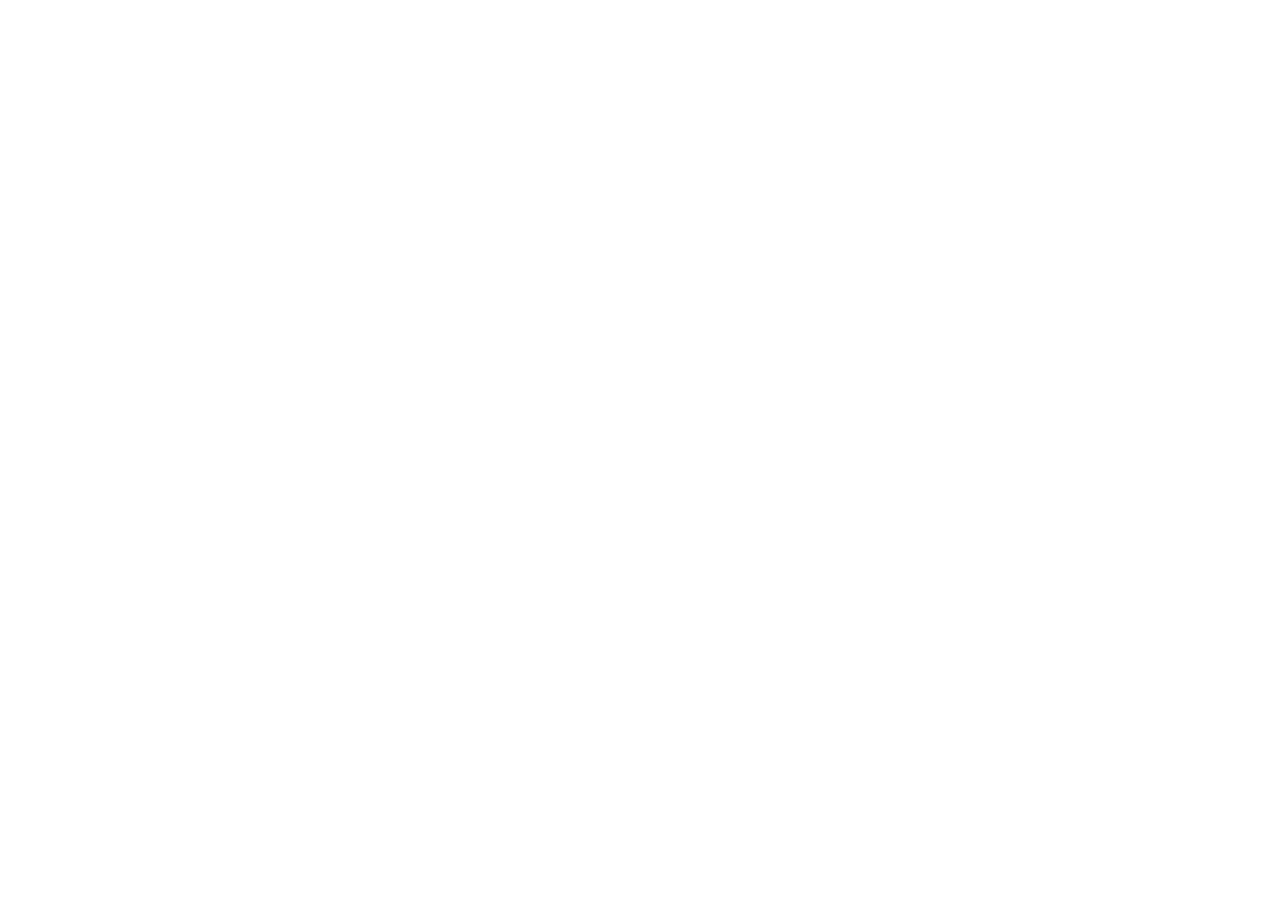
==== commit 8176aba8: "Сайт переехал на nanobrows.az — здесь только переход" ====
--- a/index.html
+++ b/index.html
@@ -1,1091 +1,14 @@
 <!DOCTYPE html>
-<html lang="az">
-<head>
-    <meta name="robots" content="noindex, nofollow">
-    <meta charset="UTF-8">
-    <meta name="viewport" content="width=device-width, initial-scale=1.0">
-    <title>Permanent makiyaj Bakıda — qaş, dodaq, layner | NanoBrows</title>
-    <link rel="stylesheet" href="https://fonts.googleapis.com/css2?family=Playfair+Display:ital,wght@0,400;0,500;1,400&family=Arimo:wght@400;500;700&display=swap">
-    <link rel="stylesheet" href="templatemo-noir-fashion.css?v=bdfbb728">
-    <!--seo-->
-    <meta name="description" content="NanoBrows Bakı — 3 salon, 34 sertifikatlı usta. Mikroblading, pudra qaş, dodaq və göz permanenti, köhnə tatuajın silinməsi. Qeydiyyat WhatsApp ilə.">
-    <link rel="icon" href="favicon.svg" type="image/svg+xml">
-    <link rel="apple-touch-icon" href="apple-touch-icon.png">
-    <meta property="og:type" content="website">
-    <meta property="og:site_name" content="NanoBrows">
-    <meta property="og:locale" content="az_AZ">
-    <meta property="og:title" content="Permanent makiyaj Bakıda — qaş, dodaq, layner | NanoBrows">
-    <meta property="og:description" content="NanoBrows Bakı — 3 salon, 34 sertifikatlı usta. Mikroblading, pudra qaş, dodaq və göz permanenti, köhnə tatuajın silinməsi. Qeydiyyat WhatsApp ilə.">
-    <meta property="og:image" content="https://ramibragim.github.io/nanobrows/images/og.jpg">
-    <meta name="twitter:card" content="summary_large_image">
-    <meta name="theme-color" content="#0A0909">
-    <script type="application/ld+json">{"@context": "https://schema.org", "@type": "Organization", "name": "NanoBrows Bakı", "url": "https://ramibragim.github.io/nanobrows/", "sameAs": ["https://www.instagram.com/phibrows_az/", "https://www.instagram.com/phibrows_insaatcilar/", "https://www.instagram.com/phibrows_neftciler/", "https://www.instagram.com/permanent.academy/"]}</script>
-    <script type="application/ld+json">{"@context": "https://schema.org", "@type": "BeautySalon", "name": "NanoBrows — AF Mall", "address": {"@type": "PostalAddress", "streetAddress": "AF Mall, 3-cü mərtəbə", "addressLocality": "Bakı", "addressCountry": "AZ"}, "telephone": "+994516631161", "hasMap": "https://maps.app.goo.gl/mZbWL13YxeGzSaPU7", "sameAs": ["https://www.instagram.com/phibrows_az/"], "openingHoursSpecification": [{"@type": "OpeningHoursSpecification", "dayOfWeek": ["Monday", "Tuesday", "Wednesday", "Thursday", "Friday", "Saturday", "Sunday"], "opens": "09:00", "closes": "19:00"}], "parentOrganization": {"@type": "Organization", "name": "NanoBrows Bakı"}}</script>
-    <script type="application/ld+json">{"@context": "https://schema.org", "@type": "BeautySalon", "name": "NanoBrows — İnşaatçılar", "address": {"@type": "PostalAddress", "streetAddress": "Abbas Mirzə Şərifzadə küç.", "addressLocality": "Bakı", "addressCountry": "AZ"}, "telephone": "+994773631161", "hasMap": "https://maps.app.goo.gl/Tk3nFG6Lng5HdVZv5", "sameAs": ["https://www.instagram.com/phibrows_insaatcilar/"], "openingHoursSpecification": [{"@type": "OpeningHoursSpecification", "dayOfWeek": ["Monday", "Tuesday", "Wednesday", "Thursday", "Friday", "Saturday", "Sunday"], "opens": "10:00", "closes": "19:00"}], "parentOrganization": {"@type": "Organization", "name": "NanoBrows Bakı"}}</script>
-    <script type="application/ld+json">{"@context": "https://schema.org", "@type": "BeautySalon", "name": "NanoBrows — Neftçilər", "address": {"@type": "PostalAddress", "streetAddress": "Qara Qarayev pr. 61c", "addressLocality": "Bakı", "addressCountry": "AZ"}, "telephone": "+994558631161", "hasMap": "https://maps.app.goo.gl/pMVQ53FpWGDhyDGV7", "sameAs": ["https://www.instagram.com/phibrows_neftciler/"], "openingHoursSpecification": [{"@type": "OpeningHoursSpecification", "dayOfWeek": ["Monday", "Tuesday", "Wednesday", "Thursday", "Friday", "Saturday", "Sunday"], "opens": "10:00", "closes": "19:00"}], "parentOrganization": {"@type": "Organization", "name": "NanoBrows Bakı"}}</script>
-    <!--/seo-->
-</head>
-<body>
-    <nav id="navbar">
-        <div class="nav-container">
-            <a href="#home" class="logo-link">
-                <span class="logo-phi"></span>
-                <span class="logo-text">NANOBROWS</span>
-            </a>
-            <ul class="nav-links">
-                <li><a href="#home" class="nav-link active">Ana səhifə</a></li>
-                <li><a href="#collections" class="nav-link">Salonlar və xidmətlər</a></li>
-                <li><a href="#masters" class="nav-link">Ustalarımız</a></li>
-                <li><a href="kurs.html" class="nav-link">Kurs və akademiya</a></li>
-                <li><a href="blog.html" class="nav-link">Bloq</a></li>
-                <li><a href="#contact" class="nav-link">Əlaqə</a></li>
-                <li><a href="#contact" class="nav-cta" data-book="">Qeydiyyat</a></li>
-            </ul>
-            <div class="menu-toggle" id="menuToggle">
-                <span></span>
-                <span></span>
-                <span></span>
-            </div>
-        </div>
-    </nav>
-
-    <div class="mobile-nav" id="mobileNav">
-        <ul class="mobile-nav-links">
-            <li><a href="#home">Ana səhifə</a></li>
-            <li><a href="#collections">Salonlar və xidmətlər</a></li>
-            <li><a href="#masters">Ustalarımız</a></li>
-            <li><a href="kurs.html">Kurs və akademiya</a></li>
-            <li><a href="blog.html">Bloq</a></li>
-            <li><a href="#contact">Əlaqə</a></li>
-            <li><a class="mobile-cta" href="#contact" data-book="">Qeydiyyat</a></li>
-        </ul>
-    </div>
-
-    <section class="hero" id="home">
-        <div class="hero-bg"></div>
-        <div class="hero-container">
-            <div class="hero-left">
-                <div class="hero-badge">Bakı · 3 salon · sertifikatlı ustalar</div>
-                <h1 class="hero-title">
-                    <span class="line"><span>Qüsursuz</span></span>
-                    <span class="line"><span>qaşlar <span class="accent">qızıl</span></span></span>
-                    <span class="line"><span>nisbətlə</span></span>
-                </h1>
-                <p class="hero-description">
-                    Daimi makiyaj üzrə PhiBrows metodu ilə işləyirik: hər qaş sifətin forma və nöqtələrinə görə 1,618 qızıl nisbətlə ölçülür. Nəticə təbii görünür və illərlə qalır.
-                </p>
-                <div class="hero-stats">
-                    <div class="stat">
-                        <span class="stat-number">1,618</span>
-                        <span class="stat-label">Qızıl nisbət</span>
-                    </div>
-                    <div class="stat">
-                        <span class="stat-number">3</span>
-                        <span class="stat-label">Salon</span>
-                    </div>
-                    <div class="stat">
-                        <span class="stat-number">34</span>
-                        <span class="stat-label">Usta</span>
-                    </div>
-                </div>
-                <div class="cta-group">
-                    <a href="#collections" class="cta-button primary">Xidmətlərə bax</a>
-                    <a href="#masters" class="cta-button outline">Ustalarımız</a>
-                </div>
-            </div>
-                        <div class="hero-right">
-                <div class="phi-slider">
-                    <div class="phi-stage" id="phiStage" role="group" aria-label="İşlərimiz">
-                        <div class="phi-plate" tabindex="0" data-title="Microblading" data-note="Əl ilə incə tük xətləri">
-                            <span class="phi-plate-media has-photo" style="background-image:url(images/hero/microblading.jpg)"></span>
-                        </div>
-                        <div class="phi-plate" tabindex="0" data-title="Pudra effekti" data-note="Yumşaq kölgə · təbii keçid">
-                            <span class="phi-plate-media has-photo" style="background-image:url(images/hero/pudra-effekti.jpg)"></span>
-                        </div>
-                        <div class="phi-plate" tabindex="0" data-title="Nanobrows" data-note="Aparatla incə tük effekti">
-                            <span class="phi-plate-media has-photo" style="background-image:url(images/hero/nanobrows.jpg)"></span>
-                        </div>
-                        <div class="phi-plate" tabindex="0" data-title="Dodaq permanenti" data-note="Təbii rəng · forma bərpası">
-                            <span class="phi-plate-media has-photo" style="background-image:url(images/hero/dodaq-permanenti.jpg)"></span>
-                        </div>
-                        <div class="phi-plate" tabindex="0" data-title="Qalıcı layner" data-note="Kiprik arası · incə xətt">
-                            <span class="phi-plate-media has-photo" style="background-image:url(images/hero/qalici-layner.jpg)"></span>
-                        </div>
-                        <div class="phi-plate" tabindex="0" data-title="Tattoo və köhnə permanent silinməsi" data-note="Köhnə permanentin təmizlənməsi">
-                            <span class="phi-plate-media has-photo" style="background-image:url(images/hero/tattoo-ve-kohne-permanent-silinmesi.jpg)"></span>
-                        </div>
-                    </div>
-                    <div class="phi-caption" id="phiCaption">
-                        <span class="phi-caption-no">01 / 06</span>
-                        <p class="phi-caption-title">Microblading</p>
-                        <p class="phi-caption-note">Əl ilə incə tük xətləri</p>
-                    </div>
-                    <a class="ab ab--glass" href="#contact" data-book="#phiCaption .phi-caption-title">Bu qaşları istəyirəm</a>
-                    <div class="phi-controls">
-                        <button type="button" class="phi-arrow" id="phiPrev" aria-label="Əvvəlki">&#8592;</button>
-                        <button type="button" class="phi-arrow" id="phiNext" aria-label="Növbəti">&#8594;</button>
-                    </div>
-                </div>
-            </div>
-        </div>
-        <div class="scroll-indicator"><span></span></div>
-    </section>
-
-<section class="collections" id="collections">
-        <div class="section-header">
-            <h2 class="section-title">Salonlarımız</h2>
-            <p class="section-subtitle">3 salon · 34 usta</p>
-        </div>
-        <div class="salon-grid">
-            <article class="salon-card" data-branch="afmall">
-                <div class="salon-ph salon-ph--empty" aria-label="AF Mall: foto tezliklə"><svg viewBox="0 0 24 24" fill="none" stroke="currentColor" stroke-width="1.8" stroke-linecap="round" stroke-linejoin="round" aria-hidden="true"><path d="M21 10c0 7-9 13-9 13s-9-6-9-13a9 9 0 0 1 18 0z"/><circle cx="12" cy="10" r="3"/></svg><span>Foto tezliklə</span></div>
-                <div class="salon-top">
-                    <h3 class="salon-name">AF Mall</h3>
-                    <p class="salon-meta">20 usta · 21 xidmət</p>
-                </div>
-                <ul class="salon-info">
-                    <li><svg viewBox="0 0 24 24" fill="none" stroke="currentColor" stroke-width="1.8" stroke-linecap="round" stroke-linejoin="round" aria-hidden="true"><path d="M21 10c0 7-9 13-9 13s-9-6-9-13a9 9 0 0 1 18 0z"/><circle cx="12" cy="10" r="3"/></svg><span><b>3-cü mərtəbə</b><br>28 May m/st</span></li><li><svg viewBox="0 0 24 24" fill="none" stroke="currentColor" stroke-width="1.8" stroke-linecap="round" stroke-linejoin="round" aria-hidden="true"><circle cx="12" cy="12" r="10"/><path d="M12 6v6l4 2"/></svg><span>Hər gün 09:00–19:00</span></li><li><svg viewBox="0 0 24 24" fill="none" stroke="currentColor" stroke-width="1.8" stroke-linecap="round" stroke-linejoin="round" aria-hidden="true"><path d="M22 16.92v3a2 2 0 0 1-2.18 2 19.79 19.79 0 0 1-8.63-3.07 19.5 19.5 0 0 1-6-6 19.79 19.79 0 0 1-3.07-8.67A2 2 0 0 1 4.11 2h3a2 2 0 0 1 2 1.72c.127.96.361 1.903.7 2.81a2 2 0 0 1-.45 2.11L8.09 9.91a16 16 0 0 0 6 6l1.27-1.27a2 2 0 0 1 2.11-.45c.907.339 1.85.573 2.81.7A2 2 0 0 1 22 16.92z"/></svg><span class="salon-tels"><a class="salon-tel" href="tel:+994516631161">051 663 11 61</a></span></li>
-                </ul>
-                <div class="salon-book">
-                    <a class="wa-btn" href="https://wa.me/994516631161?text=Salam%21%20Saytdan%20yaz%C4%B1ram.%20AF%20Mall%20salonuna%20qeydiyyat%20ist%C9%99yir%C9%99m." target="_blank" rel="noopener"><svg viewBox="0 0 24 24" fill="currentColor" aria-hidden="true"><path d="M17.472 14.382c-.297-.149-1.758-.867-2.03-.967-.273-.099-.471-.148-.67.15-.197.297-.767.966-.94 1.164-.173.199-.347.223-.644.075-.297-.15-1.255-.463-2.39-1.475-.883-.788-1.48-1.761-1.653-2.059-.173-.297-.018-.458.13-.606.134-.133.298-.347.446-.52.149-.174.198-.298.298-.497.099-.198.05-.371-.025-.52-.075-.149-.669-1.612-.916-2.207-.242-.579-.487-.5-.669-.51a12.8 12.8 0 0 0-.57-.01c-.198 0-.52.074-.792.372-.272.297-1.04 1.016-1.04 2.479 0 1.462 1.065 2.875 1.213 3.074.149.198 2.096 3.2 5.077 4.487.709.306 1.262.489 1.694.625.712.227 1.36.195 1.872.118.571-.085 1.758-.719 2.006-1.413.248-.694.248-1.289.173-1.413-.074-.124-.272-.198-.57-.347m-5.421 7.403h-.004a9.87 9.87 0 0 1-5.031-1.378l-.361-.214-3.741.982.998-3.648-.235-.374a9.86 9.86 0 0 1-1.51-5.26c.001-5.45 4.436-9.884 9.888-9.884 2.64 0 5.122 1.03 6.988 2.898a9.825 9.825 0 0 1 2.893 6.994c-.003 5.45-4.437 9.884-9.885 9.884m8.413-18.297A11.815 11.815 0 0 0 12.05 0C5.495 0 .16 5.335.157 11.892c0 2.096.547 4.142 1.588 5.945L.057 24l6.305-1.654a11.882 11.882 0 0 0 5.683 1.448h.005c6.554 0 11.89-5.335 11.893-11.893A11.821 11.821 0 0 0 20.464 3.488"/></svg><span>Qeydiyyat</span></a>
-                    <a class="salon-map" href="https://maps.app.goo.gl/mZbWL13YxeGzSaPU7" target="_blank" rel="noopener"><svg viewBox="0 0 24 24" fill="none" stroke="currentColor" stroke-width="1.8" stroke-linecap="round" stroke-linejoin="round" aria-hidden="true"><path d="M21 10c0 7-9 13-9 13s-9-6-9-13a9 9 0 0 1 18 0z"/><circle cx="12" cy="10" r="3"/></svg><span>Xəritə</span></a>
-                    <a class="m-soc" href="https://www.instagram.com/phibrows_az/" target="_blank" rel="noopener" aria-label="Instagram — AF Mall"><svg viewBox="0 0 24 24" fill="currentColor" aria-hidden="true"><path d="M12 0C8.74 0 8.333.015 7.053.072 5.775.132 4.905.333 4.14.63c-.789.306-1.459.717-2.126 1.384S.935 3.35.63 4.14C.333 4.905.131 5.775.072 7.053.012 8.333 0 8.74 0 12s.015 3.667.072 4.947c.06 1.277.261 2.148.558 2.913.306.788.717 1.459 1.384 2.126.667.666 1.336 1.079 2.126 1.384.766.296 1.636.499 2.913.558C8.333 23.988 8.74 24 12 24s3.667-.015 4.947-.072c1.277-.06 2.148-.262 2.913-.558.788-.306 1.459-.718 2.126-1.384.666-.667 1.079-1.335 1.384-2.126.296-.765.499-1.636.558-2.913.06-1.28.072-1.687.072-4.947s-.015-3.667-.072-4.947c-.06-1.277-.262-2.149-.558-2.913-.306-.789-.718-1.459-1.384-2.126C21.319 1.347 20.651.935 19.86.63c-.765-.297-1.636-.499-2.913-.558C15.667.012 15.26 0 12 0zm0 2.16c3.203 0 3.585.016 4.85.071 1.17.055 1.805.249 2.227.415.562.217.96.477 1.382.896.419.42.679.819.896 1.381.164.422.36 1.057.413 2.227.057 1.266.07 1.646.07 4.85s-.015 3.585-.074 4.85c-.061 1.17-.256 1.805-.421 2.227-.224.562-.479.96-.899 1.382-.419.419-.824.679-1.38.896-.42.164-1.065.36-2.235.413-1.274.057-1.649.07-4.859.07-3.211 0-3.586-.015-4.859-.074-1.171-.061-1.816-.256-2.236-.421-.569-.224-.96-.479-1.379-.899-.421-.419-.69-.824-.9-1.38-.165-.42-.359-1.065-.42-2.235-.045-1.26-.061-1.649-.061-4.844 0-3.196.016-3.586.061-4.861.061-1.17.255-1.814.42-2.234.21-.57.479-.96.9-1.381.419-.419.81-.689 1.379-.898.42-.166 1.051-.361 2.221-.421 1.275-.045 1.65-.06 4.859-.06l.045.03zm0 3.678a6.162 6.162 0 1 0 0 12.324 6.162 6.162 0 1 0 0-12.324zM12 16c-2.21 0-4-1.79-4-4s1.79-4 4-4 4 1.79 4 4-1.79 4-4 4zm7.846-10.405a1.441 1.441 0 0 1-2.88 0 1.44 1.44 0 0 1 2.88 0z"/></svg></a>
-                </div>
-                <a class="alink salon-go" href="#masters" data-branch="afmall">Ustalara bax<svg viewBox="0 0 24 24" fill="none" stroke="currentColor" stroke-width="2.5" aria-hidden="true"><path d="M9 18l6-6-6-6"/></svg></a>
-            </article>
-            <article class="salon-card" data-branch="insaatcilar">
-                <div class="salon-ph" role="group" aria-label="İnşaatçılar salonunun fotoları"><div class="salon-ph-strip"><img src="images/salons/insaatcilar-1.jpg" alt="İnşaatçılar salonu: qəbul masası və PhiBrows loqosu" width="900" height="675" loading="lazy" decoding="async"><img src="images/salons/insaatcilar-2.jpg" alt="İnşaatçılar salonu: zal" width="900" height="675" loading="lazy" decoding="async"><img src="images/salons/insaatcilar-3.jpg" alt="İnşaatçılar salonu: giriş və xidmətlər posteri" width="900" height="675" loading="lazy" decoding="async"></div><button class="salon-ph-btn salon-ph-prev" type="button" aria-label="Əvvəlki foto"><svg viewBox="0 0 24 24" fill="none" stroke="currentColor" stroke-width="2.5" aria-hidden="true"><path d="M9 18l6-6-6-6"/></svg></button><button class="salon-ph-btn salon-ph-next" type="button" aria-label="Növbəti foto"><svg viewBox="0 0 24 24" fill="none" stroke="currentColor" stroke-width="2.5" aria-hidden="true"><path d="M9 18l6-6-6-6"/></svg></button><span class="salon-ph-count">1 / 3</span></div>
-                <div class="salon-top">
-                    <h3 class="salon-name">İnşaatçılar</h3>
-                    <p class="salon-meta">7 usta · 11 xidmət</p>
-                </div>
-                <ul class="salon-info">
-                    <li><svg viewBox="0 0 24 24" fill="none" stroke="currentColor" stroke-width="1.8" stroke-linecap="round" stroke-linejoin="round" aria-hidden="true"><path d="M21 10c0 7-9 13-9 13s-9-6-9-13a9 9 0 0 1 18 0z"/><circle cx="12" cy="10" r="3"/></svg><span><b>Abbas Mirzə Şərifzadə küç.</b><br>İnşaatçılar m/st · Kolarit restoranının yanı</span></li><li><svg viewBox="0 0 24 24" fill="none" stroke="currentColor" stroke-width="1.8" stroke-linecap="round" stroke-linejoin="round" aria-hidden="true"><circle cx="12" cy="12" r="10"/><path d="M12 6v6l4 2"/></svg><span>Hər gün 10:00–19:00</span></li><li><svg viewBox="0 0 24 24" fill="none" stroke="currentColor" stroke-width="1.8" stroke-linecap="round" stroke-linejoin="round" aria-hidden="true"><path d="M22 16.92v3a2 2 0 0 1-2.18 2 19.79 19.79 0 0 1-8.63-3.07 19.5 19.5 0 0 1-6-6 19.79 19.79 0 0 1-3.07-8.67A2 2 0 0 1 4.11 2h3a2 2 0 0 1 2 1.72c.127.96.361 1.903.7 2.81a2 2 0 0 1-.45 2.11L8.09 9.91a16 16 0 0 0 6 6l1.27-1.27a2 2 0 0 1 2.11-.45c.907.339 1.85.573 2.81.7A2 2 0 0 1 22 16.92z"/></svg><span class="salon-tels"><a class="salon-tel" href="tel:+994773631161">077 363 11 61</a></span></li>
-                </ul>
-                <div class="salon-book">
-                    <a class="wa-btn" href="https://wa.me/994773631161?text=Salam%21%20Saytdan%20yaz%C4%B1ram.%20%C4%B0n%C5%9Faat%C3%A7%C4%B1lar%20salonuna%20qeydiyyat%20ist%C9%99yir%C9%99m." target="_blank" rel="noopener"><svg viewBox="0 0 24 24" fill="currentColor" aria-hidden="true"><path d="M17.472 14.382c-.297-.149-1.758-.867-2.03-.967-.273-.099-.471-.148-.67.15-.197.297-.767.966-.94 1.164-.173.199-.347.223-.644.075-.297-.15-1.255-.463-2.39-1.475-.883-.788-1.48-1.761-1.653-2.059-.173-.297-.018-.458.13-.606.134-.133.298-.347.446-.52.149-.174.198-.298.298-.497.099-.198.05-.371-.025-.52-.075-.149-.669-1.612-.916-2.207-.242-.579-.487-.5-.669-.51a12.8 12.8 0 0 0-.57-.01c-.198 0-.52.074-.792.372-.272.297-1.04 1.016-1.04 2.479 0 1.462 1.065 2.875 1.213 3.074.149.198 2.096 3.2 5.077 4.487.709.306 1.262.489 1.694.625.712.227 1.36.195 1.872.118.571-.085 1.758-.719 2.006-1.413.248-.694.248-1.289.173-1.413-.074-.124-.272-.198-.57-.347m-5.421 7.403h-.004a9.87 9.87 0 0 1-5.031-1.378l-.361-.214-3.741.982.998-3.648-.235-.374a9.86 9.86 0 0 1-1.51-5.26c.001-5.45 4.436-9.884 9.888-9.884 2.64 0 5.122 1.03 6.988 2.898a9.825 9.825 0 0 1 2.893 6.994c-.003 5.45-4.437 9.884-9.885 9.884m8.413-18.297A11.815 11.815 0 0 0 12.05 0C5.495 0 .16 5.335.157 11.892c0 2.096.547 4.142 1.588 5.945L.057 24l6.305-1.654a11.882 11.882 0 0 0 5.683 1.448h.005c6.554 0 11.89-5.335 11.893-11.893A11.821 11.821 0 0 0 20.464 3.488"/></svg><span>Qeydiyyat</span></a>
-                    <a class="salon-map" href="https://maps.app.goo.gl/Tk3nFG6Lng5HdVZv5" target="_blank" rel="noopener"><svg viewBox="0 0 24 24" fill="none" stroke="currentColor" stroke-width="1.8" stroke-linecap="round" stroke-linejoin="round" aria-hidden="true"><path d="M21 10c0 7-9 13-9 13s-9-6-9-13a9 9 0 0 1 18 0z"/><circle cx="12" cy="10" r="3"/></svg><span>Xəritə</span></a>
-                    <a class="m-soc" href="https://www.instagram.com/phibrows_insaatcilar/" target="_blank" rel="noopener" aria-label="Instagram — İnşaatçılar"><svg viewBox="0 0 24 24" fill="currentColor" aria-hidden="true"><path d="M12 0C8.74 0 8.333.015 7.053.072 5.775.132 4.905.333 4.14.63c-.789.306-1.459.717-2.126 1.384S.935 3.35.63 4.14C.333 4.905.131 5.775.072 7.053.012 8.333 0 8.74 0 12s.015 3.667.072 4.947c.06 1.277.261 2.148.558 2.913.306.788.717 1.459 1.384 2.126.667.666 1.336 1.079 2.126 1.384.766.296 1.636.499 2.913.558C8.333 23.988 8.74 24 12 24s3.667-.015 4.947-.072c1.277-.06 2.148-.262 2.913-.558.788-.306 1.459-.718 2.126-1.384.666-.667 1.079-1.335 1.384-2.126.296-.765.499-1.636.558-2.913.06-1.28.072-1.687.072-4.947s-.015-3.667-.072-4.947c-.06-1.277-.262-2.149-.558-2.913-.306-.789-.718-1.459-1.384-2.126C21.319 1.347 20.651.935 19.86.63c-.765-.297-1.636-.499-2.913-.558C15.667.012 15.26 0 12 0zm0 2.16c3.203 0 3.585.016 4.85.071 1.17.055 1.805.249 2.227.415.562.217.96.477 1.382.896.419.42.679.819.896 1.381.164.422.36 1.057.413 2.227.057 1.266.07 1.646.07 4.85s-.015 3.585-.074 4.85c-.061 1.17-.256 1.805-.421 2.227-.224.562-.479.96-.899 1.382-.419.419-.824.679-1.38.896-.42.164-1.065.36-2.235.413-1.274.057-1.649.07-4.859.07-3.211 0-3.586-.015-4.859-.074-1.171-.061-1.816-.256-2.236-.421-.569-.224-.96-.479-1.379-.899-.421-.419-.69-.824-.9-1.38-.165-.42-.359-1.065-.42-2.235-.045-1.26-.061-1.649-.061-4.844 0-3.196.016-3.586.061-4.861.061-1.17.255-1.814.42-2.234.21-.57.479-.96.9-1.381.419-.419.81-.689 1.379-.898.42-.166 1.051-.361 2.221-.421 1.275-.045 1.65-.06 4.859-.06l.045.03zm0 3.678a6.162 6.162 0 1 0 0 12.324 6.162 6.162 0 1 0 0-12.324zM12 16c-2.21 0-4-1.79-4-4s1.79-4 4-4 4 1.79 4 4-1.79 4-4 4zm7.846-10.405a1.441 1.441 0 0 1-2.88 0 1.44 1.44 0 0 1 2.88 0z"/></svg></a>
-                </div>
-                <a class="alink salon-go" href="#masters" data-branch="insaatcilar">Ustalara bax<svg viewBox="0 0 24 24" fill="none" stroke="currentColor" stroke-width="2.5" aria-hidden="true"><path d="M9 18l6-6-6-6"/></svg></a>
-            </article>
-            <article class="salon-card" data-branch="neftciler">
-                <div class="salon-ph salon-ph--empty" aria-label="Neftçilər: foto tezliklə"><svg viewBox="0 0 24 24" fill="none" stroke="currentColor" stroke-width="1.8" stroke-linecap="round" stroke-linejoin="round" aria-hidden="true"><path d="M21 10c0 7-9 13-9 13s-9-6-9-13a9 9 0 0 1 18 0z"/><circle cx="12" cy="10" r="3"/></svg><span>Foto tezliklə</span></div>
-                <div class="salon-top">
-                    <h3 class="salon-name">Neftçilər</h3>
-                    <p class="salon-meta">7 usta · 12 xidmət</p>
-                </div>
-                <ul class="salon-info">
-                    <li><svg viewBox="0 0 24 24" fill="none" stroke="currentColor" stroke-width="1.8" stroke-linecap="round" stroke-linejoin="round" aria-hidden="true"><path d="M21 10c0 7-9 13-9 13s-9-6-9-13a9 9 0 0 1 18 0z"/><circle cx="12" cy="10" r="3"/></svg><span><b>Qara Qarayev pr. 61c</b><br>Neftçilər m/st · KFC-nin üzbəüzü, Turan Bankın yanı</span></li><li><svg viewBox="0 0 24 24" fill="none" stroke="currentColor" stroke-width="1.8" stroke-linecap="round" stroke-linejoin="round" aria-hidden="true"><circle cx="12" cy="12" r="10"/><path d="M12 6v6l4 2"/></svg><span>Hər gün 10:00–19:00</span></li><li><svg viewBox="0 0 24 24" fill="none" stroke="currentColor" stroke-width="1.8" stroke-linecap="round" stroke-linejoin="round" aria-hidden="true"><path d="M22 16.92v3a2 2 0 0 1-2.18 2 19.79 19.79 0 0 1-8.63-3.07 19.5 19.5 0 0 1-6-6 19.79 19.79 0 0 1-3.07-8.67A2 2 0 0 1 4.11 2h3a2 2 0 0 1 2 1.72c.127.96.361 1.903.7 2.81a2 2 0 0 1-.45 2.11L8.09 9.91a16 16 0 0 0 6 6l1.27-1.27a2 2 0 0 1 2.11-.45c.907.339 1.85.573 2.81.7A2 2 0 0 1 22 16.92z"/></svg><span class="salon-tels"><a class="salon-tel" href="tel:+994558631161">055 863 11 61</a></span></li>
-                </ul>
-                <div class="salon-book">
-                    <a class="wa-btn" href="https://wa.me/994558631161?text=Salam%21%20Saytdan%20yaz%C4%B1ram.%20Neft%C3%A7il%C9%99r%20salonuna%20qeydiyyat%20ist%C9%99yir%C9%99m." target="_blank" rel="noopener"><svg viewBox="0 0 24 24" fill="currentColor" aria-hidden="true"><path d="M17.472 14.382c-.297-.149-1.758-.867-2.03-.967-.273-.099-.471-.148-.67.15-.197.297-.767.966-.94 1.164-.173.199-.347.223-.644.075-.297-.15-1.255-.463-2.39-1.475-.883-.788-1.48-1.761-1.653-2.059-.173-.297-.018-.458.13-.606.134-.133.298-.347.446-.52.149-.174.198-.298.298-.497.099-.198.05-.371-.025-.52-.075-.149-.669-1.612-.916-2.207-.242-.579-.487-.5-.669-.51a12.8 12.8 0 0 0-.57-.01c-.198 0-.52.074-.792.372-.272.297-1.04 1.016-1.04 2.479 0 1.462 1.065 2.875 1.213 3.074.149.198 2.096 3.2 5.077 4.487.709.306 1.262.489 1.694.625.712.227 1.36.195 1.872.118.571-.085 1.758-.719 2.006-1.413.248-.694.248-1.289.173-1.413-.074-.124-.272-.198-.57-.347m-5.421 7.403h-.004a9.87 9.87 0 0 1-5.031-1.378l-.361-.214-3.741.982.998-3.648-.235-.374a9.86 9.86 0 0 1-1.51-5.26c.001-5.45 4.436-9.884 9.888-9.884 2.64 0 5.122 1.03 6.988 2.898a9.825 9.825 0 0 1 2.893 6.994c-.003 5.45-4.437 9.884-9.885 9.884m8.413-18.297A11.815 11.815 0 0 0 12.05 0C5.495 0 .16 5.335.157 11.892c0 2.096.547 4.142 1.588 5.945L.057 24l6.305-1.654a11.882 11.882 0 0 0 5.683 1.448h.005c6.554 0 11.89-5.335 11.893-11.893A11.821 11.821 0 0 0 20.464 3.488"/></svg><span>Qeydiyyat</span></a>
-                    <a class="salon-map" href="https://maps.app.goo.gl/pMVQ53FpWGDhyDGV7" target="_blank" rel="noopener"><svg viewBox="0 0 24 24" fill="none" stroke="currentColor" stroke-width="1.8" stroke-linecap="round" stroke-linejoin="round" aria-hidden="true"><path d="M21 10c0 7-9 13-9 13s-9-6-9-13a9 9 0 0 1 18 0z"/><circle cx="12" cy="10" r="3"/></svg><span>Xəritə</span></a>
-                    <a class="m-soc" href="https://www.instagram.com/phibrows_neftciler/" target="_blank" rel="noopener" aria-label="Instagram — Neftçilər"><svg viewBox="0 0 24 24" fill="currentColor" aria-hidden="true"><path d="M12 0C8.74 0 8.333.015 7.053.072 5.775.132 4.905.333 4.14.63c-.789.306-1.459.717-2.126 1.384S.935 3.35.63 4.14C.333 4.905.131 5.775.072 7.053.012 8.333 0 8.74 0 12s.015 3.667.072 4.947c.06 1.277.261 2.148.558 2.913.306.788.717 1.459 1.384 2.126.667.666 1.336 1.079 2.126 1.384.766.296 1.636.499 2.913.558C8.333 23.988 8.74 24 12 24s3.667-.015 4.947-.072c1.277-.06 2.148-.262 2.913-.558.788-.306 1.459-.718 2.126-1.384.666-.667 1.079-1.335 1.384-2.126.296-.765.499-1.636.558-2.913.06-1.28.072-1.687.072-4.947s-.015-3.667-.072-4.947c-.06-1.277-.262-2.149-.558-2.913-.306-.789-.718-1.459-1.384-2.126C21.319 1.347 20.651.935 19.86.63c-.765-.297-1.636-.499-2.913-.558C15.667.012 15.26 0 12 0zm0 2.16c3.203 0 3.585.016 4.85.071 1.17.055 1.805.249 2.227.415.562.217.96.477 1.382.896.419.42.679.819.896 1.381.164.422.36 1.057.413 2.227.057 1.266.07 1.646.07 4.85s-.015 3.585-.074 4.85c-.061 1.17-.256 1.805-.421 2.227-.224.562-.479.96-.899 1.382-.419.419-.824.679-1.38.896-.42.164-1.065.36-2.235.413-1.274.057-1.649.07-4.859.07-3.211 0-3.586-.015-4.859-.074-1.171-.061-1.816-.256-2.236-.421-.569-.224-.96-.479-1.379-.899-.421-.419-.69-.824-.9-1.38-.165-.42-.359-1.065-.42-2.235-.045-1.26-.061-1.649-.061-4.844 0-3.196.016-3.586.061-4.861.061-1.17.255-1.814.42-2.234.21-.57.479-.96.9-1.381.419-.419.81-.689 1.379-.898.42-.166 1.051-.361 2.221-.421 1.275-.045 1.65-.06 4.859-.06l.045.03zm0 3.678a6.162 6.162 0 1 0 0 12.324 6.162 6.162 0 1 0 0-12.324zM12 16c-2.21 0-4-1.79-4-4s1.79-4 4-4 4 1.79 4 4-1.79 4-4 4zm7.846-10.405a1.441 1.441 0 0 1-2.88 0 1.44 1.44 0 0 1 2.88 0z"/></svg></a>
-                </div>
-                <a class="alink salon-go" href="#masters" data-branch="neftciler">Ustalara bax<svg viewBox="0 0 24 24" fill="none" stroke="currentColor" stroke-width="2.5" aria-hidden="true"><path d="M9 18l6-6-6-6"/></svg></a>
-            </article>
-        </div>
-
-        <div class="section-header section-header--second">
-            <h2 class="section-title">Xidmətlərimiz</h2>
-            <p class="section-subtitle">22 xidmət · usta seçmək üçün xidmətə toxunun</p>
-        </div>
-        <div class="seg" role="group" aria-label="Salon">
-                <button class="seg-btn is-active" type="button" data-salon="all">Bütün salonlar</button>
-                <button class="seg-btn" type="button" data-salon="afmall">AF Mall</button>
-                <button class="seg-btn" type="button" data-salon="insaatcilar">İnşaatçılar</button>
-                <button class="seg-btn" type="button" data-salon="neftciler">Neftçilər</button>
-        </div>
-        <div class="menu-cols" id="xidMenu">
-            <div class="menu-col">
-                <div class="menu-group" data-cat="qaslar">
-                    <h3 class="menu-title">Qaşlar</h3>
-                    <ul class="menu-list">
-                    <li class="menu-row" data-counts='{"all": 18, "afmall": 10, "insaatcilar": 4, "neftciler": 4}'>
-                        <a class="menu-link" href="#masters" data-service="microblading">
-                            <span class="menu-thumb"><img src="images/services/microblading.jpg" alt="" width="168" height="168" loading="lazy" decoding="async"></span>
-                            <span class="menu-name">Microblading</span>
-                            <span class="menu-dots" aria-hidden="true"></span>
-                            <span class="menu-n"><b>18</b> usta</span>
-                            <svg viewBox="0 0 24 24" fill="none" stroke="currentColor" stroke-width="2.5" aria-hidden="true"><path d="M9 18l6-6-6-6"/></svg>
-                        </a>
-                    </li>
-                    <li class="menu-row" data-counts='{"all": 18, "afmall": 10, "insaatcilar": 4, "neftciler": 4}'>
-                        <a class="menu-link" href="#masters" data-service="nanobrows">
-                            <span class="menu-thumb"><img src="images/services/nanobrows.jpg" alt="" width="168" height="168" loading="lazy" decoding="async"></span>
-                            <span class="menu-name">Nanobrows</span>
-                            <span class="menu-dots" aria-hidden="true"></span>
-                            <span class="menu-n"><b>18</b> usta</span>
-                            <svg viewBox="0 0 24 24" fill="none" stroke="currentColor" stroke-width="2.5" aria-hidden="true"><path d="M9 18l6-6-6-6"/></svg>
-                        </a>
-                    </li>
-                    <li class="menu-row" data-counts='{"all": 18, "afmall": 10, "insaatcilar": 4, "neftciler": 4}'>
-                        <a class="menu-link" href="#masters" data-service="nanoshading">
-                            <span class="menu-thumb"><img src="images/services/nanoshading.jpg" alt="" width="168" height="168" loading="lazy" decoding="async"></span>
-                            <span class="menu-name">Nanoshading</span>
-                            <span class="menu-dots" aria-hidden="true"></span>
-                            <span class="menu-n"><b>18</b> usta</span>
-                            <svg viewBox="0 0 24 24" fill="none" stroke="currentColor" stroke-width="2.5" aria-hidden="true"><path d="M9 18l6-6-6-6"/></svg>
-                        </a>
-                    </li>
-                    <li class="menu-row" data-counts='{"all": 18, "afmall": 10, "insaatcilar": 4, "neftciler": 4}'>
-                        <a class="menu-link" href="#masters" data-service="nanoshadow">
-                            <span class="menu-thumb"><img src="images/services/nanoshadow.jpg" alt="" width="168" height="168" loading="lazy" decoding="async"></span>
-                            <span class="menu-name">Nanoshadow</span>
-                            <span class="menu-dots" aria-hidden="true"></span>
-                            <span class="menu-n"><b>18</b> usta</span>
-                            <svg viewBox="0 0 24 24" fill="none" stroke="currentColor" stroke-width="2.5" aria-hidden="true"><path d="M9 18l6-6-6-6"/></svg>
-                        </a>
-                    </li>
-                    <li class="menu-row" data-counts='{"all": 8, "afmall": 7, "insaatcilar": 1}'>
-                        <a class="menu-link" href="#masters" data-service="pudra">
-                            <span class="menu-thumb"><img src="images/services/pudra.jpg" alt="" width="168" height="168" loading="lazy" decoding="async"></span>
-                            <span class="menu-name">Pudra</span>
-                            <span class="menu-dots" aria-hidden="true"></span>
-                            <span class="menu-n"><b>8</b> usta</span>
-                            <svg viewBox="0 0 24 24" fill="none" stroke="currentColor" stroke-width="2.5" aria-hidden="true"><path d="M9 18l6-6-6-6"/></svg>
-                        </a>
-                    </li>
-                    <li class="menu-row" data-counts='{"all": 6, "afmall": 3, "insaatcilar": 2, "neftciler": 1}'>
-                        <a class="menu-link" href="#masters" data-service="pudra-ve-ten-effekti-qas">
-                            <span class="menu-thumb"><img src="images/services/pudra-ve-ten-effekti-qas.jpg" alt="" width="168" height="168" loading="lazy" decoding="async"></span>
-                            <span class="menu-name">Pudra və Ten effekti qaş</span>
-                            <span class="menu-dots" aria-hidden="true"></span>
-                            <span class="menu-n"><b>6</b> usta</span>
-                            <svg viewBox="0 0 24 24" fill="none" stroke="currentColor" stroke-width="2.5" aria-hidden="true"><path d="M9 18l6-6-6-6"/></svg>
-                        </a>
-                    </li>
-                    <li class="menu-row" data-counts='{"all": 4, "afmall": 1, "insaatcilar": 2, "neftciler": 1}'>
-                        <a class="menu-link" href="#masters" data-service="qas-ve-kirpik-laminasiyasi">
-                            <span class="menu-thumb"><img src="images/services/qas-ve-kirpik-laminasiyasi.jpg" alt="" width="168" height="168" loading="lazy" decoding="async"></span>
-                            <span class="menu-name">Qaş və kirpik laminasiyası</span>
-                            <span class="menu-dots" aria-hidden="true"></span>
-                            <span class="menu-n"><b>4</b> usta</span>
-                            <svg viewBox="0 0 24 24" fill="none" stroke="currentColor" stroke-width="2.5" aria-hidden="true"><path d="M9 18l6-6-6-6"/></svg>
-                        </a>
-                    </li>
-                    <li class="menu-row" data-counts='{"all": 3, "afmall": 3}'>
-                        <a class="menu-link" href="#masters" data-service="laminasiya">
-                            <span class="menu-thumb"><img src="images/services/laminasiya.jpg" alt="" width="168" height="168" loading="lazy" decoding="async"></span>
-                            <span class="menu-name">Laminasiya</span>
-                            <span class="menu-dots" aria-hidden="true"></span>
-                            <span class="menu-n"><b>3</b> usta</span>
-                            <svg viewBox="0 0 24 24" fill="none" stroke="currentColor" stroke-width="2.5" aria-hidden="true"><path d="M9 18l6-6-6-6"/></svg>
-                        </a>
-                    </li>
-                    <li class="menu-row" data-counts='{"all": 1, "afmall": 1}'>
-                        <a class="menu-link" href="#masters" data-service="phi-ion">
-                            <span class="menu-thumb"><img src="images/services/phi-ion.jpg" alt="" width="168" height="168" loading="lazy" decoding="async"></span>
-                            <span class="menu-name">Phi İon</span>
-                            <span class="menu-dots" aria-hidden="true"></span>
-                            <span class="menu-n"><b>1</b> usta</span>
-                            <svg viewBox="0 0 24 24" fill="none" stroke="currentColor" stroke-width="2.5" aria-hidden="true"><path d="M9 18l6-6-6-6"/></svg>
-                        </a>
-                    </li>
-                    <li class="menu-row" data-counts='{"all": 1, "afmall": 1}'>
-                        <a class="menu-link" href="#masters" data-service="pudra-effekti">
-                            <span class="menu-thumb"><img src="images/services/pudra-effekti.jpg" alt="" width="168" height="168" loading="lazy" decoding="async"></span>
-                            <span class="menu-name">Pudra effekti</span>
-                            <span class="menu-dots" aria-hidden="true"></span>
-                            <span class="menu-n"><b>1</b> usta</span>
-                            <svg viewBox="0 0 24 24" fill="none" stroke="currentColor" stroke-width="2.5" aria-hidden="true"><path d="M9 18l6-6-6-6"/></svg>
-                        </a>
-                    </li>
-                    <li class="menu-row" data-counts='{"all": 1, "afmall": 1}'>
-                        <a class="menu-link" href="#masters" data-service="qas-laminasiya">
-                            <span class="menu-thumb"><img src="images/services/qas-laminasiya.jpg" alt="" width="168" height="168" loading="lazy" decoding="async"></span>
-                            <span class="menu-name">Qaş laminasiya</span>
-                            <span class="menu-dots" aria-hidden="true"></span>
-                            <span class="menu-n"><b>1</b> usta</span>
-                            <svg viewBox="0 0 24 24" fill="none" stroke="currentColor" stroke-width="2.5" aria-hidden="true"><path d="M9 18l6-6-6-6"/></svg>
-                        </a>
-                    </li>
-                    </ul>
-                </div>
-            </div>
-            <div class="menu-col">
-                <div class="menu-group" data-cat="dodaqlar">
-                    <h3 class="menu-title">Dodaqlar</h3>
-                    <ul class="menu-list">
-                    <li class="menu-row" data-counts='{"all": 9, "afmall": 6, "insaatcilar": 2, "neftciler": 1}'>
-                        <a class="menu-link" href="#masters" data-service="dodaq-permanenti">
-                            <span class="menu-thumb"><img src="images/services/dodaq-permanenti.jpg" alt="" width="168" height="168" loading="lazy" decoding="async"></span>
-                            <span class="menu-name">Dodaq permanenti</span>
-                            <span class="menu-dots" aria-hidden="true"></span>
-                            <span class="menu-n"><b>9</b> usta</span>
-                            <svg viewBox="0 0 24 24" fill="none" stroke="currentColor" stroke-width="2.5" aria-hidden="true"><path d="M9 18l6-6-6-6"/></svg>
-                        </a>
-                    </li>
-                    <li class="menu-row" data-counts='{"all": 3, "afmall": 3}'>
-                        <a class="menu-link" href="#masters" data-service="dodaq">
-                            <span class="menu-thumb"><img src="images/services/dodaq.jpg" alt="" width="168" height="168" loading="lazy" decoding="async"></span>
-                            <span class="menu-name">Dodaq</span>
-                            <span class="menu-dots" aria-hidden="true"></span>
-                            <span class="menu-n"><b>3</b> usta</span>
-                            <svg viewBox="0 0 24 24" fill="none" stroke="currentColor" stroke-width="2.5" aria-hidden="true"><path d="M9 18l6-6-6-6"/></svg>
-                        </a>
-                    </li>
-                    </ul>
-                </div>
-                <div class="menu-group" data-cat="gozler">
-                    <h3 class="menu-title">Gözlər və kirpiklər</h3>
-                    <ul class="menu-list">
-                    <li class="menu-row" data-counts='{"all": 6, "afmall": 3, "insaatcilar": 2, "neftciler": 1}'>
-                        <a class="menu-link" href="#masters" data-service="qalici-layner">
-                            <span class="menu-thumb"><img src="images/services/qalici-layner.jpg" alt="" width="168" height="168" loading="lazy" decoding="async"></span>
-                            <span class="menu-name">Qalıcı layner</span>
-                            <span class="menu-dots" aria-hidden="true"></span>
-                            <span class="menu-n"><b>6</b> usta</span>
-                            <svg viewBox="0 0 24 24" fill="none" stroke="currentColor" stroke-width="2.5" aria-hidden="true"><path d="M9 18l6-6-6-6"/></svg>
-                        </a>
-                    </li>
-                    <li class="menu-row" data-counts='{"all": 4, "afmall": 1, "insaatcilar": 2, "neftciler": 1}'>
-                        <a class="menu-link" href="#masters" data-service="qas-ve-kirpik-laminasiyasi">
-                            <span class="menu-thumb"><img src="images/services/qas-ve-kirpik-laminasiyasi.jpg" alt="" width="168" height="168" loading="lazy" decoding="async"></span>
-                            <span class="menu-name">Qaş və kirpik laminasiyası</span>
-                            <span class="menu-dots" aria-hidden="true"></span>
-                            <span class="menu-n"><b>4</b> usta</span>
-                            <svg viewBox="0 0 24 24" fill="none" stroke="currentColor" stroke-width="2.5" aria-hidden="true"><path d="M9 18l6-6-6-6"/></svg>
-                        </a>
-                    </li>
-                    <li class="menu-row" data-counts='{"all": 3, "afmall": 3}'>
-                        <a class="menu-link" href="#masters" data-service="layner">
-                            <span class="menu-thumb"><img src="images/services/layner.jpg" alt="" width="168" height="168" loading="lazy" decoding="async"></span>
-                            <span class="menu-name">Layner</span>
-                            <span class="menu-dots" aria-hidden="true"></span>
-                            <span class="menu-n"><b>3</b> usta</span>
-                            <svg viewBox="0 0 24 24" fill="none" stroke="currentColor" stroke-width="2.5" aria-hidden="true"><path d="M9 18l6-6-6-6"/></svg>
-                        </a>
-                    </li>
-                    <li class="menu-row" data-counts='{"all": 1, "neftciler": 1}'>
-                        <a class="menu-link" href="#masters" data-service="kirpik-qaynagi">
-                            <span class="menu-thumb"><img src="images/services/kirpik-qaynagi.jpg" alt="" width="168" height="168" loading="lazy" decoding="async"></span>
-                            <span class="menu-name">Kirpik qaynağı</span>
-                            <span class="menu-dots" aria-hidden="true"></span>
-                            <span class="menu-n"><b>1</b> usta</span>
-                            <svg viewBox="0 0 24 24" fill="none" stroke="currentColor" stroke-width="2.5" aria-hidden="true"><path d="M9 18l6-6-6-6"/></svg>
-                        </a>
-                    </li>
-                    </ul>
-                </div>
-                <div class="menu-group" data-cat="silinme">
-                    <h3 class="menu-title">Silinmə</h3>
-                    <ul class="menu-list">
-                    <li class="menu-row" data-counts='{"all": 4, "afmall": 2, "insaatcilar": 1, "neftciler": 1}'>
-                        <a class="menu-link" href="#masters" data-service="qas">
-                            <span class="menu-thumb"><img src="images/services/qas.jpg" alt="" width="168" height="168" loading="lazy" decoding="async"></span>
-                            <span class="menu-name">Qaş</span>
-                            <span class="menu-dots" aria-hidden="true"></span>
-                            <span class="menu-n"><b>4</b> usta</span>
-                            <svg viewBox="0 0 24 24" fill="none" stroke="currentColor" stroke-width="2.5" aria-hidden="true"><path d="M9 18l6-6-6-6"/></svg>
-                        </a>
-                    </li>
-                    <li class="menu-row" data-counts='{"all": 4, "afmall": 2, "insaatcilar": 1, "neftciler": 1}'>
-                        <a class="menu-link" href="#masters" data-service="tattoo-ve-kohne-permanent-silinmesi">
-                            <span class="menu-thumb"><img src="images/services/tattoo-ve-kohne-permanent-silinmesi.jpg" alt="" width="168" height="168" loading="lazy" decoding="async"></span>
-                            <span class="menu-name">Tattoo və köhnə permanent silinməsi</span>
-                            <span class="menu-dots" aria-hidden="true"></span>
-                            <span class="menu-n"><b>4</b> usta</span>
-                            <svg viewBox="0 0 24 24" fill="none" stroke="currentColor" stroke-width="2.5" aria-hidden="true"><path d="M9 18l6-6-6-6"/></svg>
-                        </a>
-                    </li>
-                    </ul>
-                </div>
-                <div class="menu-group" data-cat="sac">
-                    <h3 class="menu-title">Saç</h3>
-                    <ul class="menu-list">
-                    <li class="menu-row" data-counts='{"all": 2, "afmall": 1, "neftciler": 1}'>
-                        <a class="menu-link" href="#masters" data-service="sac-simulyasiyasi">
-                            <span class="menu-thumb"><img src="images/services/sac-simuliyasiyasi.jpg" alt="" width="168" height="168" loading="lazy" decoding="async"></span>
-                            <span class="menu-name">Saç simulyasiyası</span>
-                            <span class="menu-dots" aria-hidden="true"></span>
-                            <span class="menu-n"><b>2</b> usta</span>
-                            <svg viewBox="0 0 24 24" fill="none" stroke="currentColor" stroke-width="2.5" aria-hidden="true"><path d="M9 18l6-6-6-6"/></svg>
-                        </a>
-                    </li>
-                    <li class="menu-row" data-counts='{"all": 1, "afmall": 1}'>
-                        <a class="menu-link" href="#masters" data-service="nanokeratin">
-                            <span class="menu-thumb"><img src="images/services/nanokeratin.jpg" alt="" width="168" height="168" loading="lazy" decoding="async"></span>
-                            <span class="menu-name">Nanokeratin</span>
-                            <span class="menu-dots" aria-hidden="true"></span>
-                            <span class="menu-n"><b>1</b> usta</span>
-                            <svg viewBox="0 0 24 24" fill="none" stroke="currentColor" stroke-width="2.5" aria-hidden="true"><path d="M9 18l6-6-6-6"/></svg>
-                        </a>
-                    </li>
-                    </ul>
-                </div>
-                <div class="menu-group" data-cat="deri">
-                    <h3 class="menu-title">Dəri və digər</h3>
-                    <ul class="menu-list">
-                    <li class="menu-row" data-counts='{"all": 2, "afmall": 2}'>
-                        <a class="menu-link" href="#masters" data-service="kamuflaj">
-                            <span class="menu-thumb"><img src="images/services/kamuflaj.jpg" alt="" width="168" height="168" loading="lazy" decoding="async"></span>
-                            <span class="menu-name">Kamuflaj</span>
-                            <span class="menu-dots" aria-hidden="true"></span>
-                            <span class="menu-n"><b>2</b> usta</span>
-                            <svg viewBox="0 0 24 24" fill="none" stroke="currentColor" stroke-width="2.5" aria-hidden="true"><path d="M9 18l6-6-6-6"/></svg>
-                        </a>
-                    </li>
-                    <li class="menu-row" data-counts='{"all": 1, "afmall": 1}'>
-                        <a class="menu-link" href="#masters" data-service="piercing">
-                            <span class="menu-thumb"><img src="images/services/piercing.jpg" alt="" width="168" height="168" loading="lazy" decoding="async"></span>
-                            <span class="menu-name">Piercing</span>
-                            <span class="menu-dots" aria-hidden="true"></span>
-                            <span class="menu-n"><b>1</b> usta</span>
-                            <svg viewBox="0 0 24 24" fill="none" stroke="currentColor" stroke-width="2.5" aria-hidden="true"><path d="M9 18l6-6-6-6"/></svg>
-                        </a>
-                    </li>
-                    </ul>
-                </div>
-            </div>
-        </div>
-        <div class="menu-cta">
-            <p class="menu-cta-text">Qiymət işin həcmindən və ilkin vəziyyətdən asılıdır, ona görə saytda yazmırıq. Salonu seçin, şəkil göndərin — dəqiq məbləği yazaq.</p>
-            <div class="wa-chips"><a class="wa-chip" href="https://wa.me/994516631161?text=Salam%21%20Saytdan%20yaz%C4%B1ram.%20Qiym%C9%99ti%20%C3%B6yr%C9%99nm%C9%99k%20ist%C9%99yir%C9%99m." target="_blank" rel="noopener"><svg viewBox="0 0 24 24" fill="currentColor" aria-hidden="true"><path d="M17.472 14.382c-.297-.149-1.758-.867-2.03-.967-.273-.099-.471-.148-.67.15-.197.297-.767.966-.94 1.164-.173.199-.347.223-.644.075-.297-.15-1.255-.463-2.39-1.475-.883-.788-1.48-1.761-1.653-2.059-.173-.297-.018-.458.13-.606.134-.133.298-.347.446-.52.149-.174.198-.298.298-.497.099-.198.05-.371-.025-.52-.075-.149-.669-1.612-.916-2.207-.242-.579-.487-.5-.669-.51a12.8 12.8 0 0 0-.57-.01c-.198 0-.52.074-.792.372-.272.297-1.04 1.016-1.04 2.479 0 1.462 1.065 2.875 1.213 3.074.149.198 2.096 3.2 5.077 4.487.709.306 1.262.489 1.694.625.712.227 1.36.195 1.872.118.571-.085 1.758-.719 2.006-1.413.248-.694.248-1.289.173-1.413-.074-.124-.272-.198-.57-.347m-5.421 7.403h-.004a9.87 9.87 0 0 1-5.031-1.378l-.361-.214-3.741.982.998-3.648-.235-.374a9.86 9.86 0 0 1-1.51-5.26c.001-5.45 4.436-9.884 9.888-9.884 2.64 0 5.122 1.03 6.988 2.898a9.825 9.825 0 0 1 2.893 6.994c-.003 5.45-4.437 9.884-9.885 9.884m8.413-18.297A11.815 11.815 0 0 0 12.05 0C5.495 0 .16 5.335.157 11.892c0 2.096.547 4.142 1.588 5.945L.057 24l6.305-1.654a11.882 11.882 0 0 0 5.683 1.448h.005c6.554 0 11.89-5.335 11.893-11.893A11.821 11.821 0 0 0 20.464 3.488"/></svg><span>AF Mall</span></a><a class="wa-chip" href="https://wa.me/994773631161?text=Salam%21%20Saytdan%20yaz%C4%B1ram.%20Qiym%C9%99ti%20%C3%B6yr%C9%99nm%C9%99k%20ist%C9%99yir%C9%99m." target="_blank" rel="noopener"><svg viewBox="0 0 24 24" fill="currentColor" aria-hidden="true"><path d="M17.472 14.382c-.297-.149-1.758-.867-2.03-.967-.273-.099-.471-.148-.67.15-.197.297-.767.966-.94 1.164-.173.199-.347.223-.644.075-.297-.15-1.255-.463-2.39-1.475-.883-.788-1.48-1.761-1.653-2.059-.173-.297-.018-.458.13-.606.134-.133.298-.347.446-.52.149-.174.198-.298.298-.497.099-.198.05-.371-.025-.52-.075-.149-.669-1.612-.916-2.207-.242-.579-.487-.5-.669-.51a12.8 12.8 0 0 0-.57-.01c-.198 0-.52.074-.792.372-.272.297-1.04 1.016-1.04 2.479 0 1.462 1.065 2.875 1.213 3.074.149.198 2.096 3.2 5.077 4.487.709.306 1.262.489 1.694.625.712.227 1.36.195 1.872.118.571-.085 1.758-.719 2.006-1.413.248-.694.248-1.289.173-1.413-.074-.124-.272-.198-.57-.347m-5.421 7.403h-.004a9.87 9.87 0 0 1-5.031-1.378l-.361-.214-3.741.982.998-3.648-.235-.374a9.86 9.86 0 0 1-1.51-5.26c.001-5.45 4.436-9.884 9.888-9.884 2.64 0 5.122 1.03 6.988 2.898a9.825 9.825 0 0 1 2.893 6.994c-.003 5.45-4.437 9.884-9.885 9.884m8.413-18.297A11.815 11.815 0 0 0 12.05 0C5.495 0 .16 5.335.157 11.892c0 2.096.547 4.142 1.588 5.945L.057 24l6.305-1.654a11.882 11.882 0 0 0 5.683 1.448h.005c6.554 0 11.89-5.335 11.893-11.893A11.821 11.821 0 0 0 20.464 3.488"/></svg><span>İnşaatçılar</span></a><a class="wa-chip" href="https://wa.me/994558631161?text=Salam%21%20Saytdan%20yaz%C4%B1ram.%20Qiym%C9%99ti%20%C3%B6yr%C9%99nm%C9%99k%20ist%C9%99yir%C9%99m." target="_blank" rel="noopener"><svg viewBox="0 0 24 24" fill="currentColor" aria-hidden="true"><path d="M17.472 14.382c-.297-.149-1.758-.867-2.03-.967-.273-.099-.471-.148-.67.15-.197.297-.767.966-.94 1.164-.173.199-.347.223-.644.075-.297-.15-1.255-.463-2.39-1.475-.883-.788-1.48-1.761-1.653-2.059-.173-.297-.018-.458.13-.606.134-.133.298-.347.446-.52.149-.174.198-.298.298-.497.099-.198.05-.371-.025-.52-.075-.149-.669-1.612-.916-2.207-.242-.579-.487-.5-.669-.51a12.8 12.8 0 0 0-.57-.01c-.198 0-.52.074-.792.372-.272.297-1.04 1.016-1.04 2.479 0 1.462 1.065 2.875 1.213 3.074.149.198 2.096 3.2 5.077 4.487.709.306 1.262.489 1.694.625.712.227 1.36.195 1.872.118.571-.085 1.758-.719 2.006-1.413.248-.694.248-1.289.173-1.413-.074-.124-.272-.198-.57-.347m-5.421 7.403h-.004a9.87 9.87 0 0 1-5.031-1.378l-.361-.214-3.741.982.998-3.648-.235-.374a9.86 9.86 0 0 1-1.51-5.26c.001-5.45 4.436-9.884 9.888-9.884 2.64 0 5.122 1.03 6.988 2.898a9.825 9.825 0 0 1 2.893 6.994c-.003 5.45-4.437 9.884-9.885 9.884m8.413-18.297A11.815 11.815 0 0 0 12.05 0C5.495 0 .16 5.335.157 11.892c0 2.096.547 4.142 1.588 5.945L.057 24l6.305-1.654a11.882 11.882 0 0 0 5.683 1.448h.005c6.554 0 11.89-5.335 11.893-11.893A11.821 11.821 0 0 0 20.464 3.488"/></svg><span>Neftçilər</span></a></div>
-        </div>
-    </section>
-
-    <section class="masters" id="masters">
-        <div class="m-head">
-            <h2 class="section-title">Ustalarımız</h2>
-            <p class="section-subtitle">34 sertifikatlı usta · 3 salon</p>
-        </div>
-        <div class="m-controls">
-            <div class="m-filters" role="group" aria-label="Salon">
-                <button class="m-filter is-active" data-branch="all" type="button">Hamısı <span>34</span></button>
-                    <button class="m-filter" data-branch="afmall" type="button">AF Mall <span>20</span></button>
-                    <button class="m-filter" data-branch="insaatcilar" type="button">İnşaatçılar <span>7</span></button>
-                    <button class="m-filter" data-branch="neftciler" type="button">Neftçilər <span>7</span></button>
-            </div>
-            <div class="m-select-wrap">
-                <label class="m-select-label" for="serviceFilter">Xidmət</label>
-                <select class="m-select" id="serviceFilter">
-                        <option value="all" data-label="Bütün xidmətlər">Bütün xidmətlər</option>
-                        <optgroup label="Qaşlar"><option value="microblading" data-label="Microblading">Microblading (18)</option><option value="nanobrows" data-label="Nanobrows">Nanobrows (18)</option><option value="nanoshading" data-label="Nanoshading">Nanoshading (18)</option><option value="nanoshadow" data-label="Nanoshadow">Nanoshadow (18)</option><option value="pudra" data-label="Pudra">Pudra (8)</option><option value="pudra-ve-ten-effekti-qas" data-label="Pudra və Ten effekti qaş">Pudra və Ten effekti qaş (6)</option><option value="qas-ve-kirpik-laminasiyasi" data-label="Qaş və kirpik laminasiyası">Qaş və kirpik laminasiyası (4)</option><option value="laminasiya" data-label="Laminasiya">Laminasiya (3)</option><option value="phi-ion" data-label="Phi İon">Phi İon (1)</option><option value="pudra-effekti" data-label="Pudra effekti">Pudra effekti (1)</option><option value="qas-laminasiya" data-label="Qaş laminasiya">Qaş laminasiya (1)</option></optgroup>
-                        <optgroup label="Dodaqlar"><option value="dodaq-permanenti" data-label="Dodaq permanenti">Dodaq permanenti (9)</option><option value="dodaq" data-label="Dodaq">Dodaq (3)</option></optgroup>
-                        <optgroup label="Gözlər və kirpiklər"><option value="qalici-layner" data-label="Qalıcı layner">Qalıcı layner (6)</option><option value="layner" data-label="Layner">Layner (3)</option><option value="kirpik-qaynagi" data-label="Kirpik qaynağı">Kirpik qaynağı (1)</option></optgroup>
-                        <optgroup label="Silinmə"><option value="qas" data-label="Qaş">Qaş (4)</option><option value="tattoo-ve-kohne-permanent-silinmesi" data-label="Tattoo və köhnə permanent silinməsi">Tattoo və köhnə permanent silinməsi (4)</option></optgroup>
-                        <optgroup label="Saç"><option value="sac-simulyasiyasi" data-label="Saç simulyasiyası">Saç simulyasiyası (2)</option><option value="nanokeratin" data-label="Nanokeratin">Nanokeratin (1)</option></optgroup>
-                        <optgroup label="Dəri və digər"><option value="kamuflaj" data-label="Kamuflaj">Kamuflaj (2)</option><option value="piercing" data-label="Piercing">Piercing (1)</option></optgroup>
-                </select>
-            </div>
-        </div>
-        <p class="m-count" id="mastersCount" aria-live="polite"></p>
-        <p class="m-empty" id="mastersEmpty" hidden>Bu seçimə uyğun usta tapılmadı. Başqa salon və ya xidmət seçin.</p>
-        <div class="m-grid" id="mastersGrid">
-                <article class="m-card" data-branch="afmall" data-services="microblading nanobrows nanoshading nanoshadow">
-                    <div class="m-photo"><img src="images/masters/card/elsen-imameliyev.jpg" alt="Elşən İmaməliyev" width="560" height="840" loading="lazy" decoding="async"></div>
-                    <div class="m-body">
-                        <h3 class="m-name">Elşən İmaməliyev</h3>
-                        <p class="m-branch">AF Mall</p>
-                        <div class="m-tags"><span class="m-tag" data-s="microblading">Microblading</span><span class="m-tag" data-s="nanobrows">Nanobrows</span><span class="m-tag" data-s="nanoshading">Nanoshading</span><span class="m-tag is-x" data-s="nanoshadow">Nanoshadow</span><span class="m-tag m-tag--more">+1</span></div>
-                        <div class="m-actions">
-                            <a class="wa-btn m-book" href="https://wa.me/994506631161?text=Salam%21%20Saytdan%20yaz%C4%B1ram.%20El%C5%9F%C9%99n%20%C4%B0mam%C9%99liyev%20il%C9%99%20qeydiyyat%20ist%C9%99yir%C9%99m%20%28AF%20Mall%29." target="_blank" rel="noopener" data-phone="+994506631161" data-name="Elşən İmaməliyev" data-branch="AF Mall"><svg viewBox="0 0 24 24" fill="currentColor" aria-hidden="true"><path d="M17.472 14.382c-.297-.149-1.758-.867-2.03-.967-.273-.099-.471-.148-.67.15-.197.297-.767.966-.94 1.164-.173.199-.347.223-.644.075-.297-.15-1.255-.463-2.39-1.475-.883-.788-1.48-1.761-1.653-2.059-.173-.297-.018-.458.13-.606.134-.133.298-.347.446-.52.149-.174.198-.298.298-.497.099-.198.05-.371-.025-.52-.075-.149-.669-1.612-.916-2.207-.242-.579-.487-.5-.669-.51a12.8 12.8 0 0 0-.57-.01c-.198 0-.52.074-.792.372-.272.297-1.04 1.016-1.04 2.479 0 1.462 1.065 2.875 1.213 3.074.149.198 2.096 3.2 5.077 4.487.709.306 1.262.489 1.694.625.712.227 1.36.195 1.872.118.571-.085 1.758-.719 2.006-1.413.248-.694.248-1.289.173-1.413-.074-.124-.272-.198-.57-.347m-5.421 7.403h-.004a9.87 9.87 0 0 1-5.031-1.378l-.361-.214-3.741.982.998-3.648-.235-.374a9.86 9.86 0 0 1-1.51-5.26c.001-5.45 4.436-9.884 9.888-9.884 2.64 0 5.122 1.03 6.988 2.898a9.825 9.825 0 0 1 2.893 6.994c-.003 5.45-4.437 9.884-9.885 9.884m8.413-18.297A11.815 11.815 0 0 0 12.05 0C5.495 0 .16 5.335.157 11.892c0 2.096.547 4.142 1.588 5.945L.057 24l6.305-1.654a11.882 11.882 0 0 0 5.683 1.448h.005c6.554 0 11.89-5.335 11.893-11.893A11.821 11.821 0 0 0 20.464 3.488"/></svg><span>Qeydiyyat</span></a>
-                            <div class="m-contact">
-                                <a class="m-call" href="tel:+994506631161"><svg viewBox="0 0 24 24" fill="none" stroke="currentColor" stroke-width="1.8" stroke-linecap="round" stroke-linejoin="round" aria-hidden="true"><path d="M22 16.92v3a2 2 0 0 1-2.18 2 19.79 19.79 0 0 1-8.63-3.07 19.5 19.5 0 0 1-6-6 19.79 19.79 0 0 1-3.07-8.67A2 2 0 0 1 4.11 2h3a2 2 0 0 1 2 1.72c.127.96.361 1.903.7 2.81a2 2 0 0 1-.45 2.11L8.09 9.91a16 16 0 0 0 6 6l1.27-1.27a2 2 0 0 1 2.11-.45c.907.339 1.85.573 2.81.7A2 2 0 0 1 22 16.92z"/></svg><span>050 663 11 61</span></a>
-                                <div class="m-socs"><a class="m-soc" href="https://www.instagram.com/microblading_elshan/" target="_blank" rel="noopener" aria-label="Instagram — Elşən İmaməliyev"><svg viewBox="0 0 24 24" fill="currentColor" aria-hidden="true"><path d="M12 0C8.74 0 8.333.015 7.053.072 5.775.132 4.905.333 4.14.63c-.789.306-1.459.717-2.126 1.384S.935 3.35.63 4.14C.333 4.905.131 5.775.072 7.053.012 8.333 0 8.74 0 12s.015 3.667.072 4.947c.06 1.277.261 2.148.558 2.913.306.788.717 1.459 1.384 2.126.667.666 1.336 1.079 2.126 1.384.766.296 1.636.499 2.913.558C8.333 23.988 8.74 24 12 24s3.667-.015 4.947-.072c1.277-.06 2.148-.262 2.913-.558.788-.306 1.459-.718 2.126-1.384.666-.667 1.079-1.335 1.384-2.126.296-.765.499-1.636.558-2.913.06-1.28.072-1.687.072-4.947s-.015-3.667-.072-4.947c-.06-1.277-.262-2.149-.558-2.913-.306-.789-.718-1.459-1.384-2.126C21.319 1.347 20.651.935 19.86.63c-.765-.297-1.636-.499-2.913-.558C15.667.012 15.26 0 12 0zm0 2.16c3.203 0 3.585.016 4.85.071 1.17.055 1.805.249 2.227.415.562.217.96.477 1.382.896.419.42.679.819.896 1.381.164.422.36 1.057.413 2.227.057 1.266.07 1.646.07 4.85s-.015 3.585-.074 4.85c-.061 1.17-.256 1.805-.421 2.227-.224.562-.479.96-.899 1.382-.419.419-.824.679-1.38.896-.42.164-1.065.36-2.235.413-1.274.057-1.649.07-4.859.07-3.211 0-3.586-.015-4.859-.074-1.171-.061-1.816-.256-2.236-.421-.569-.224-.96-.479-1.379-.899-.421-.419-.69-.824-.9-1.38-.165-.42-.359-1.065-.42-2.235-.045-1.26-.061-1.649-.061-4.844 0-3.196.016-3.586.061-4.861.061-1.17.255-1.814.42-2.234.21-.57.479-.96.9-1.381.419-.419.81-.689 1.379-.898.42-.166 1.051-.361 2.221-.421 1.275-.045 1.65-.06 4.859-.06l.045.03zm0 3.678a6.162 6.162 0 1 0 0 12.324 6.162 6.162 0 1 0 0-12.324zM12 16c-2.21 0-4-1.79-4-4s1.79-4 4-4 4 1.79 4 4-1.79 4-4 4zm7.846-10.405a1.441 1.441 0 0 1-2.88 0 1.44 1.44 0 0 1 2.88 0z"/></svg></a><a class="m-soc" href="https://www.tiktok.com/@microblading_elshan" target="_blank" rel="noopener" aria-label="TikTok — Elşən İmaməliyev"><svg viewBox="0 0 24 24" fill="currentColor" aria-hidden="true"><path d="M12.525.02c1.31-.02 2.61-.01 3.91-.02.08 1.53.63 3.09 1.75 4.17 1.12 1.11 2.7 1.62 4.24 1.79v4.03c-1.44-.05-2.89-.35-4.2-.97-.57-.26-1.1-.59-1.62-.93-.01 2.92.01 5.84-.02 8.75-.08 1.4-.54 2.79-1.35 3.94-1.31 1.92-3.58 3.17-5.91 3.21-1.43.08-2.86-.31-4.08-1.03-2.02-1.19-3.44-3.37-3.65-5.71-.02-.5-.03-1-.01-1.49.18-1.9 1.12-3.72 2.58-4.96 1.66-1.44 3.98-2.13 6.15-1.72.02 1.48-.04 2.96-.04 4.44-.99-.32-2.15-.23-3.02.37-.63.41-1.11 1.04-1.36 1.75-.21.51-.15 1.07-.14 1.61.24 1.64 1.82 3.02 3.5 2.87 1.12-.01 2.19-.66 2.77-1.61.19-.33.4-.67.41-1.06.1-1.79.06-3.57.07-5.36.01-4.03-.01-8.05.02-12.07z"/></svg></a><a class="m-soc" href="https://youtube.com/@elsenkasmir" target="_blank" rel="noopener" aria-label="YouTube — Elşən İmaməliyev"><svg viewBox="0 0 24 24" fill="currentColor" aria-hidden="true"><path d="M23.498 6.186a3.016 3.016 0 0 0-2.122-2.136C19.505 3.545 12 3.545 12 3.545s-7.505 0-9.377.505A3.017 3.017 0 0 0 .502 6.186C0 8.07 0 12 0 12s0 3.93.502 5.814a3.016 3.016 0 0 0 2.122 2.136c1.871.505 9.376.505 9.376.505s7.505 0 9.377-.505a3.015 3.015 0 0 0 2.122-2.136C24 15.93 24 12 24 12s0-3.93-.502-5.814zM9.545 15.568V8.432L15.818 12l-6.273 3.568z"/></svg></a></div>
-                            </div>
-                        </div>
-                    </div>
-                </article>
-                <article class="m-card" data-branch="afmall" data-services="pudra-ve-ten-effekti-qas qalici-layner dodaq-permanenti">
-                    <div class="m-photo"><img src="images/masters/card/sebuhi-besirov.jpg" alt="Səbuhi Bəşirov" width="560" height="840" loading="lazy" decoding="async"></div>
-                    <div class="m-body">
-                        <h3 class="m-name">Səbuhi Bəşirov</h3>
-                        <p class="m-branch">AF Mall</p>
-                        <div class="m-tags"><span class="m-tag" data-s="pudra-ve-ten-effekti-qas">Pudra və Ten effekti qaş</span><span class="m-tag" data-s="qalici-layner">Qalıcı layner</span><span class="m-tag" data-s="dodaq-permanenti">Dodaq permanenti</span></div>
-                        <div class="m-actions">
-                            <a class="wa-btn m-book" href="https://wa.me/994777631161?text=Salam%21%20Saytdan%20yaz%C4%B1ram.%20S%C9%99buhi%20B%C9%99%C5%9Firov%20il%C9%99%20qeydiyyat%20ist%C9%99yir%C9%99m%20%28AF%20Mall%29." target="_blank" rel="noopener" data-phone="+994777631161" data-name="Səbuhi Bəşirov" data-branch="AF Mall"><svg viewBox="0 0 24 24" fill="currentColor" aria-hidden="true"><path d="M17.472 14.382c-.297-.149-1.758-.867-2.03-.967-.273-.099-.471-.148-.67.15-.197.297-.767.966-.94 1.164-.173.199-.347.223-.644.075-.297-.15-1.255-.463-2.39-1.475-.883-.788-1.48-1.761-1.653-2.059-.173-.297-.018-.458.13-.606.134-.133.298-.347.446-.52.149-.174.198-.298.298-.497.099-.198.05-.371-.025-.52-.075-.149-.669-1.612-.916-2.207-.242-.579-.487-.5-.669-.51a12.8 12.8 0 0 0-.57-.01c-.198 0-.52.074-.792.372-.272.297-1.04 1.016-1.04 2.479 0 1.462 1.065 2.875 1.213 3.074.149.198 2.096 3.2 5.077 4.487.709.306 1.262.489 1.694.625.712.227 1.36.195 1.872.118.571-.085 1.758-.719 2.006-1.413.248-.694.248-1.289.173-1.413-.074-.124-.272-.198-.57-.347m-5.421 7.403h-.004a9.87 9.87 0 0 1-5.031-1.378l-.361-.214-3.741.982.998-3.648-.235-.374a9.86 9.86 0 0 1-1.51-5.26c.001-5.45 4.436-9.884 9.888-9.884 2.64 0 5.122 1.03 6.988 2.898a9.825 9.825 0 0 1 2.893 6.994c-.003 5.45-4.437 9.884-9.885 9.884m8.413-18.297A11.815 11.815 0 0 0 12.05 0C5.495 0 .16 5.335.157 11.892c0 2.096.547 4.142 1.588 5.945L.057 24l6.305-1.654a11.882 11.882 0 0 0 5.683 1.448h.005c6.554 0 11.89-5.335 11.893-11.893A11.821 11.821 0 0 0 20.464 3.488"/></svg><span>Qeydiyyat</span></a>
-                            <div class="m-contact">
-                                <a class="m-call" href="tel:+994777631161"><svg viewBox="0 0 24 24" fill="none" stroke="currentColor" stroke-width="1.8" stroke-linecap="round" stroke-linejoin="round" aria-hidden="true"><path d="M22 16.92v3a2 2 0 0 1-2.18 2 19.79 19.79 0 0 1-8.63-3.07 19.5 19.5 0 0 1-6-6 19.79 19.79 0 0 1-3.07-8.67A2 2 0 0 1 4.11 2h3a2 2 0 0 1 2 1.72c.127.96.361 1.903.7 2.81a2 2 0 0 1-.45 2.11L8.09 9.91a16 16 0 0 0 6 6l1.27-1.27a2 2 0 0 1 2.11-.45c.907.339 1.85.573 2.81.7A2 2 0 0 1 22 16.92z"/></svg><span>077 763 11 61</span></a>
-                                <div class="m-socs"><a class="m-soc" href="https://www.instagram.com/permanent_sebuhi/" target="_blank" rel="noopener" aria-label="Instagram — Səbuhi Bəşirov"><svg viewBox="0 0 24 24" fill="currentColor" aria-hidden="true"><path d="M12 0C8.74 0 8.333.015 7.053.072 5.775.132 4.905.333 4.14.63c-.789.306-1.459.717-2.126 1.384S.935 3.35.63 4.14C.333 4.905.131 5.775.072 7.053.012 8.333 0 8.74 0 12s.015 3.667.072 4.947c.06 1.277.261 2.148.558 2.913.306.788.717 1.459 1.384 2.126.667.666 1.336 1.079 2.126 1.384.766.296 1.636.499 2.913.558C8.333 23.988 8.74 24 12 24s3.667-.015 4.947-.072c1.277-.06 2.148-.262 2.913-.558.788-.306 1.459-.718 2.126-1.384.666-.667 1.079-1.335 1.384-2.126.296-.765.499-1.636.558-2.913.06-1.28.072-1.687.072-4.947s-.015-3.667-.072-4.947c-.06-1.277-.262-2.149-.558-2.913-.306-.789-.718-1.459-1.384-2.126C21.319 1.347 20.651.935 19.86.63c-.765-.297-1.636-.499-2.913-.558C15.667.012 15.26 0 12 0zm0 2.16c3.203 0 3.585.016 4.85.071 1.17.055 1.805.249 2.227.415.562.217.96.477 1.382.896.419.42.679.819.896 1.381.164.422.36 1.057.413 2.227.057 1.266.07 1.646.07 4.85s-.015 3.585-.074 4.85c-.061 1.17-.256 1.805-.421 2.227-.224.562-.479.96-.899 1.382-.419.419-.824.679-1.38.896-.42.164-1.065.36-2.235.413-1.274.057-1.649.07-4.859.07-3.211 0-3.586-.015-4.859-.074-1.171-.061-1.816-.256-2.236-.421-.569-.224-.96-.479-1.379-.899-.421-.419-.69-.824-.9-1.38-.165-.42-.359-1.065-.42-2.235-.045-1.26-.061-1.649-.061-4.844 0-3.196.016-3.586.061-4.861.061-1.17.255-1.814.42-2.234.21-.57.479-.96.9-1.381.419-.419.81-.689 1.379-.898.42-.166 1.051-.361 2.221-.421 1.275-.045 1.65-.06 4.859-.06l.045.03zm0 3.678a6.162 6.162 0 1 0 0 12.324 6.162 6.162 0 1 0 0-12.324zM12 16c-2.21 0-4-1.79-4-4s1.79-4 4-4 4 1.79 4 4-1.79 4-4 4zm7.846-10.405a1.441 1.441 0 0 1-2.88 0 1.44 1.44 0 0 1 2.88 0z"/></svg></a><a class="m-soc" href="https://www.tiktok.com/@permanent_sebuhi" target="_blank" rel="noopener" aria-label="TikTok — Səbuhi Bəşirov"><svg viewBox="0 0 24 24" fill="currentColor" aria-hidden="true"><path d="M12.525.02c1.31-.02 2.61-.01 3.91-.02.08 1.53.63 3.09 1.75 4.17 1.12 1.11 2.7 1.62 4.24 1.79v4.03c-1.44-.05-2.89-.35-4.2-.97-.57-.26-1.1-.59-1.62-.93-.01 2.92.01 5.84-.02 8.75-.08 1.4-.54 2.79-1.35 3.94-1.31 1.92-3.58 3.17-5.91 3.21-1.43.08-2.86-.31-4.08-1.03-2.02-1.19-3.44-3.37-3.65-5.71-.02-.5-.03-1-.01-1.49.18-1.9 1.12-3.72 2.58-4.96 1.66-1.44 3.98-2.13 6.15-1.72.02 1.48-.04 2.96-.04 4.44-.99-.32-2.15-.23-3.02.37-.63.41-1.11 1.04-1.36 1.75-.21.51-.15 1.07-.14 1.61.24 1.64 1.82 3.02 3.5 2.87 1.12-.01 2.19-.66 2.77-1.61.19-.33.4-.67.41-1.06.1-1.79.06-3.57.07-5.36.01-4.03-.01-8.05.02-12.07z"/></svg></a><a class="m-soc" href="https://youtube.com/@permanent_sebuhi" target="_blank" rel="noopener" aria-label="YouTube — Səbuhi Bəşirov"><svg viewBox="0 0 24 24" fill="currentColor" aria-hidden="true"><path d="M23.498 6.186a3.016 3.016 0 0 0-2.122-2.136C19.505 3.545 12 3.545 12 3.545s-7.505 0-9.377.505A3.017 3.017 0 0 0 .502 6.186C0 8.07 0 12 0 12s0 3.93.502 5.814a3.016 3.016 0 0 0 2.122 2.136c1.871.505 9.376.505 9.376.505s7.505 0 9.377-.505a3.015 3.015 0 0 0 2.122-2.136C24 15.93 24 12 24 12s0-3.93-.502-5.814zM9.545 15.568V8.432L15.818 12l-6.273 3.568z"/></svg></a></div>
-                            </div>
-                        </div>
-                    </div>
-                </article>
-                <article class="m-card" data-branch="afmall" data-services="pudra-effekti">
-                    <div class="m-photo"><img src="images/masters/card/elnur-qurbanov.jpg" alt="Elnur Qurbanov" width="560" height="840" loading="lazy" decoding="async"></div>
-                    <div class="m-body">
-                        <h3 class="m-name">Elnur Qurbanov</h3>
-                        <p class="m-branch">AF Mall</p>
-                        <div class="m-tags"><span class="m-tag" data-s="pudra-effekti">Pudra effekti</span></div>
-                        <div class="m-actions">
-                            <a class="wa-btn m-book" href="https://wa.me/994775631161?text=Salam%21%20Saytdan%20yaz%C4%B1ram.%20Elnur%20Qurbanov%20il%C9%99%20qeydiyyat%20ist%C9%99yir%C9%99m%20%28AF%20Mall%29." target="_blank" rel="noopener" data-phone="+994775631161" data-name="Elnur Qurbanov" data-branch="AF Mall"><svg viewBox="0 0 24 24" fill="currentColor" aria-hidden="true"><path d="M17.472 14.382c-.297-.149-1.758-.867-2.03-.967-.273-.099-.471-.148-.67.15-.197.297-.767.966-.94 1.164-.173.199-.347.223-.644.075-.297-.15-1.255-.463-2.39-1.475-.883-.788-1.48-1.761-1.653-2.059-.173-.297-.018-.458.13-.606.134-.133.298-.347.446-.52.149-.174.198-.298.298-.497.099-.198.05-.371-.025-.52-.075-.149-.669-1.612-.916-2.207-.242-.579-.487-.5-.669-.51a12.8 12.8 0 0 0-.57-.01c-.198 0-.52.074-.792.372-.272.297-1.04 1.016-1.04 2.479 0 1.462 1.065 2.875 1.213 3.074.149.198 2.096 3.2 5.077 4.487.709.306 1.262.489 1.694.625.712.227 1.36.195 1.872.118.571-.085 1.758-.719 2.006-1.413.248-.694.248-1.289.173-1.413-.074-.124-.272-.198-.57-.347m-5.421 7.403h-.004a9.87 9.87 0 0 1-5.031-1.378l-.361-.214-3.741.982.998-3.648-.235-.374a9.86 9.86 0 0 1-1.51-5.26c.001-5.45 4.436-9.884 9.888-9.884 2.64 0 5.122 1.03 6.988 2.898a9.825 9.825 0 0 1 2.893 6.994c-.003 5.45-4.437 9.884-9.885 9.884m8.413-18.297A11.815 11.815 0 0 0 12.05 0C5.495 0 .16 5.335.157 11.892c0 2.096.547 4.142 1.588 5.945L.057 24l6.305-1.654a11.882 11.882 0 0 0 5.683 1.448h.005c6.554 0 11.89-5.335 11.893-11.893A11.821 11.821 0 0 0 20.464 3.488"/></svg><span>Qeydiyyat</span></a>
-                            <div class="m-contact">
-                                <a class="m-call" href="tel:+994775631161"><svg viewBox="0 0 24 24" fill="none" stroke="currentColor" stroke-width="1.8" stroke-linecap="round" stroke-linejoin="round" aria-hidden="true"><path d="M22 16.92v3a2 2 0 0 1-2.18 2 19.79 19.79 0 0 1-8.63-3.07 19.5 19.5 0 0 1-6-6 19.79 19.79 0 0 1-3.07-8.67A2 2 0 0 1 4.11 2h3a2 2 0 0 1 2 1.72c.127.96.361 1.903.7 2.81a2 2 0 0 1-.45 2.11L8.09 9.91a16 16 0 0 0 6 6l1.27-1.27a2 2 0 0 1 2.11-.45c.907.339 1.85.573 2.81.7A2 2 0 0 1 22 16.92z"/></svg><span>077 563 11 61</span></a>
-                                <div class="m-socs"><a class="m-soc" href="https://www.instagram.com/pmu_elnur/" target="_blank" rel="noopener" aria-label="Instagram — Elnur Qurbanov"><svg viewBox="0 0 24 24" fill="currentColor" aria-hidden="true"><path d="M12 0C8.74 0 8.333.015 7.053.072 5.775.132 4.905.333 4.14.63c-.789.306-1.459.717-2.126 1.384S.935 3.35.63 4.14C.333 4.905.131 5.775.072 7.053.012 8.333 0 8.74 0 12s.015 3.667.072 4.947c.06 1.277.261 2.148.558 2.913.306.788.717 1.459 1.384 2.126.667.666 1.336 1.079 2.126 1.384.766.296 1.636.499 2.913.558C8.333 23.988 8.74 24 12 24s3.667-.015 4.947-.072c1.277-.06 2.148-.262 2.913-.558.788-.306 1.459-.718 2.126-1.384.666-.667 1.079-1.335 1.384-2.126.296-.765.499-1.636.558-2.913.06-1.28.072-1.687.072-4.947s-.015-3.667-.072-4.947c-.06-1.277-.262-2.149-.558-2.913-.306-.789-.718-1.459-1.384-2.126C21.319 1.347 20.651.935 19.86.63c-.765-.297-1.636-.499-2.913-.558C15.667.012 15.26 0 12 0zm0 2.16c3.203 0 3.585.016 4.85.071 1.17.055 1.805.249 2.227.415.562.217.96.477 1.382.896.419.42.679.819.896 1.381.164.422.36 1.057.413 2.227.057 1.266.07 1.646.07 4.85s-.015 3.585-.074 4.85c-.061 1.17-.256 1.805-.421 2.227-.224.562-.479.96-.899 1.382-.419.419-.824.679-1.38.896-.42.164-1.065.36-2.235.413-1.274.057-1.649.07-4.859.07-3.211 0-3.586-.015-4.859-.074-1.171-.061-1.816-.256-2.236-.421-.569-.224-.96-.479-1.379-.899-.421-.419-.69-.824-.9-1.38-.165-.42-.359-1.065-.42-2.235-.045-1.26-.061-1.649-.061-4.844 0-3.196.016-3.586.061-4.861.061-1.17.255-1.814.42-2.234.21-.57.479-.96.9-1.381.419-.419.81-.689 1.379-.898.42-.166 1.051-.361 2.221-.421 1.275-.045 1.65-.06 4.859-.06l.045.03zm0 3.678a6.162 6.162 0 1 0 0 12.324 6.162 6.162 0 1 0 0-12.324zM12 16c-2.21 0-4-1.79-4-4s1.79-4 4-4 4 1.79 4 4-1.79 4-4 4zm7.846-10.405a1.441 1.441 0 0 1-2.88 0 1.44 1.44 0 0 1 2.88 0z"/></svg></a><a class="m-soc" href="https://www.tiktok.com/@pmu_elnur" target="_blank" rel="noopener" aria-label="TikTok — Elnur Qurbanov"><svg viewBox="0 0 24 24" fill="currentColor" aria-hidden="true"><path d="M12.525.02c1.31-.02 2.61-.01 3.91-.02.08 1.53.63 3.09 1.75 4.17 1.12 1.11 2.7 1.62 4.24 1.79v4.03c-1.44-.05-2.89-.35-4.2-.97-.57-.26-1.1-.59-1.62-.93-.01 2.92.01 5.84-.02 8.75-.08 1.4-.54 2.79-1.35 3.94-1.31 1.92-3.58 3.17-5.91 3.21-1.43.08-2.86-.31-4.08-1.03-2.02-1.19-3.44-3.37-3.65-5.71-.02-.5-.03-1-.01-1.49.18-1.9 1.12-3.72 2.58-4.96 1.66-1.44 3.98-2.13 6.15-1.72.02 1.48-.04 2.96-.04 4.44-.99-.32-2.15-.23-3.02.37-.63.41-1.11 1.04-1.36 1.75-.21.51-.15 1.07-.14 1.61.24 1.64 1.82 3.02 3.5 2.87 1.12-.01 2.19-.66 2.77-1.61.19-.33.4-.67.41-1.06.1-1.79.06-3.57.07-5.36.01-4.03-.01-8.05.02-12.07z"/></svg></a></div>
-                            </div>
-                        </div>
-                    </div>
-                </article>
-                <article class="m-card" data-branch="afmall" data-services="qas tattoo-ve-kohne-permanent-silinmesi">
-                    <div class="m-photo"><img src="images/masters/card/fuad-novruzov.jpg" alt="Fuad Novruzov" width="560" height="840" loading="lazy" decoding="async"></div>
-                    <div class="m-body">
-                        <h3 class="m-name">Fuad Novruzov</h3>
-                        <p class="m-branch">AF Mall</p>
-                        <div class="m-tags"><span class="m-tag" data-s="qas">Qaş</span><span class="m-tag" data-s="tattoo-ve-kohne-permanent-silinmesi">Tattoo və köhnə permanent silinməsi</span></div>
-                        <div class="m-actions">
-                            <a class="wa-btn m-book" href="https://wa.me/994775631161?text=Salam%21%20Saytdan%20yaz%C4%B1ram.%20Fuad%20Novruzov%20il%C9%99%20qeydiyyat%20ist%C9%99yir%C9%99m%20%28AF%20Mall%29." target="_blank" rel="noopener" data-phone="+994775631161" data-name="Fuad Novruzov" data-branch="AF Mall"><svg viewBox="0 0 24 24" fill="currentColor" aria-hidden="true"><path d="M17.472 14.382c-.297-.149-1.758-.867-2.03-.967-.273-.099-.471-.148-.67.15-.197.297-.767.966-.94 1.164-.173.199-.347.223-.644.075-.297-.15-1.255-.463-2.39-1.475-.883-.788-1.48-1.761-1.653-2.059-.173-.297-.018-.458.13-.606.134-.133.298-.347.446-.52.149-.174.198-.298.298-.497.099-.198.05-.371-.025-.52-.075-.149-.669-1.612-.916-2.207-.242-.579-.487-.5-.669-.51a12.8 12.8 0 0 0-.57-.01c-.198 0-.52.074-.792.372-.272.297-1.04 1.016-1.04 2.479 0 1.462 1.065 2.875 1.213 3.074.149.198 2.096 3.2 5.077 4.487.709.306 1.262.489 1.694.625.712.227 1.36.195 1.872.118.571-.085 1.758-.719 2.006-1.413.248-.694.248-1.289.173-1.413-.074-.124-.272-.198-.57-.347m-5.421 7.403h-.004a9.87 9.87 0 0 1-5.031-1.378l-.361-.214-3.741.982.998-3.648-.235-.374a9.86 9.86 0 0 1-1.51-5.26c.001-5.45 4.436-9.884 9.888-9.884 2.64 0 5.122 1.03 6.988 2.898a9.825 9.825 0 0 1 2.893 6.994c-.003 5.45-4.437 9.884-9.885 9.884m8.413-18.297A11.815 11.815 0 0 0 12.05 0C5.495 0 .16 5.335.157 11.892c0 2.096.547 4.142 1.588 5.945L.057 24l6.305-1.654a11.882 11.882 0 0 0 5.683 1.448h.005c6.554 0 11.89-5.335 11.893-11.893A11.821 11.821 0 0 0 20.464 3.488"/></svg><span>Qeydiyyat</span></a>
-                            <div class="m-contact">
-                                <a class="m-call" href="tel:+994775631161"><svg viewBox="0 0 24 24" fill="none" stroke="currentColor" stroke-width="1.8" stroke-linecap="round" stroke-linejoin="round" aria-hidden="true"><path d="M22 16.92v3a2 2 0 0 1-2.18 2 19.79 19.79 0 0 1-8.63-3.07 19.5 19.5 0 0 1-6-6 19.79 19.79 0 0 1-3.07-8.67A2 2 0 0 1 4.11 2h3a2 2 0 0 1 2 1.72c.127.96.361 1.903.7 2.81a2 2 0 0 1-.45 2.11L8.09 9.91a16 16 0 0 0 6 6l1.27-1.27a2 2 0 0 1 2.11-.45c.907.339 1.85.573 2.81.7A2 2 0 0 1 22 16.92z"/></svg><span>077 563 11 61</span></a>
-                                <div class="m-socs"><a class="m-soc" href="https://www.instagram.com/phiremoval_fuad/" target="_blank" rel="noopener" aria-label="Instagram — Fuad Novruzov"><svg viewBox="0 0 24 24" fill="currentColor" aria-hidden="true"><path d="M12 0C8.74 0 8.333.015 7.053.072 5.775.132 4.905.333 4.14.63c-.789.306-1.459.717-2.126 1.384S.935 3.35.63 4.14C.333 4.905.131 5.775.072 7.053.012 8.333 0 8.74 0 12s.015 3.667.072 4.947c.06 1.277.261 2.148.558 2.913.306.788.717 1.459 1.384 2.126.667.666 1.336 1.079 2.126 1.384.766.296 1.636.499 2.913.558C8.333 23.988 8.74 24 12 24s3.667-.015 4.947-.072c1.277-.06 2.148-.262 2.913-.558.788-.306 1.459-.718 2.126-1.384.666-.667 1.079-1.335 1.384-2.126.296-.765.499-1.636.558-2.913.06-1.28.072-1.687.072-4.947s-.015-3.667-.072-4.947c-.06-1.277-.262-2.149-.558-2.913-.306-.789-.718-1.459-1.384-2.126C21.319 1.347 20.651.935 19.86.63c-.765-.297-1.636-.499-2.913-.558C15.667.012 15.26 0 12 0zm0 2.16c3.203 0 3.585.016 4.85.071 1.17.055 1.805.249 2.227.415.562.217.96.477 1.382.896.419.42.679.819.896 1.381.164.422.36 1.057.413 2.227.057 1.266.07 1.646.07 4.85s-.015 3.585-.074 4.85c-.061 1.17-.256 1.805-.421 2.227-.224.562-.479.96-.899 1.382-.419.419-.824.679-1.38.896-.42.164-1.065.36-2.235.413-1.274.057-1.649.07-4.859.07-3.211 0-3.586-.015-4.859-.074-1.171-.061-1.816-.256-2.236-.421-.569-.224-.96-.479-1.379-.899-.421-.419-.69-.824-.9-1.38-.165-.42-.359-1.065-.42-2.235-.045-1.26-.061-1.649-.061-4.844 0-3.196.016-3.586.061-4.861.061-1.17.255-1.814.42-2.234.21-.57.479-.96.9-1.381.419-.419.81-.689 1.379-.898.42-.166 1.051-.361 2.221-.421 1.275-.045 1.65-.06 4.859-.06l.045.03zm0 3.678a6.162 6.162 0 1 0 0 12.324 6.162 6.162 0 1 0 0-12.324zM12 16c-2.21 0-4-1.79-4-4s1.79-4 4-4 4 1.79 4 4-1.79 4-4 4zm7.846-10.405a1.441 1.441 0 0 1-2.88 0 1.44 1.44 0 0 1 2.88 0z"/></svg></a><a class="m-soc" href="https://www.tiktok.com/@nanolazer" target="_blank" rel="noopener" aria-label="TikTok — Fuad Novruzov"><svg viewBox="0 0 24 24" fill="currentColor" aria-hidden="true"><path d="M12.525.02c1.31-.02 2.61-.01 3.91-.02.08 1.53.63 3.09 1.75 4.17 1.12 1.11 2.7 1.62 4.24 1.79v4.03c-1.44-.05-2.89-.35-4.2-.97-.57-.26-1.1-.59-1.62-.93-.01 2.92.01 5.84-.02 8.75-.08 1.4-.54 2.79-1.35 3.94-1.31 1.92-3.58 3.17-5.91 3.21-1.43.08-2.86-.31-4.08-1.03-2.02-1.19-3.44-3.37-3.65-5.71-.02-.5-.03-1-.01-1.49.18-1.9 1.12-3.72 2.58-4.96 1.66-1.44 3.98-2.13 6.15-1.72.02 1.48-.04 2.96-.04 4.44-.99-.32-2.15-.23-3.02.37-.63.41-1.11 1.04-1.36 1.75-.21.51-.15 1.07-.14 1.61.24 1.64 1.82 3.02 3.5 2.87 1.12-.01 2.19-.66 2.77-1.61.19-.33.4-.67.41-1.06.1-1.79.06-3.57.07-5.36.01-4.03-.01-8.05.02-12.07z"/></svg></a><a class="m-soc" href="https://youtube.com/@phiremoval_fuad" target="_blank" rel="noopener" aria-label="YouTube — Fuad Novruzov"><svg viewBox="0 0 24 24" fill="currentColor" aria-hidden="true"><path d="M23.498 6.186a3.016 3.016 0 0 0-2.122-2.136C19.505 3.545 12 3.545 12 3.545s-7.505 0-9.377.505A3.017 3.017 0 0 0 .502 6.186C0 8.07 0 12 0 12s0 3.93.502 5.814a3.016 3.016 0 0 0 2.122 2.136c1.871.505 9.376.505 9.376.505s7.505 0 9.377-.505a3.015 3.015 0 0 0 2.122-2.136C24 15.93 24 12 24 12s0-3.93-.502-5.814zM9.545 15.568V8.432L15.818 12l-6.273 3.568z"/></svg></a></div>
-                            </div>
-                        </div>
-                    </div>
-                </article>
-                <article class="m-card" data-branch="afmall" data-services="microblading nanobrows nanoshading nanoshadow">
-                    <div class="m-photo"><img src="images/masters/card/surac-agayev.jpg" alt="Surac Ağayev" width="560" height="840" loading="lazy" decoding="async"></div>
-                    <div class="m-body">
-                        <h3 class="m-name">Surac Ağayev</h3>
-                        <p class="m-branch">AF Mall</p>
-                        <div class="m-tags"><span class="m-tag" data-s="microblading">Microblading</span><span class="m-tag" data-s="nanobrows">Nanobrows</span><span class="m-tag" data-s="nanoshading">Nanoshading</span><span class="m-tag is-x" data-s="nanoshadow">Nanoshadow</span><span class="m-tag m-tag--more">+1</span></div>
-                        <div class="m-actions">
-                            <a class="wa-btn m-book" href="https://wa.me/994777631161?text=Salam%21%20Saytdan%20yaz%C4%B1ram.%20Surac%20A%C4%9Fayev%20il%C9%99%20qeydiyyat%20ist%C9%99yir%C9%99m%20%28AF%20Mall%29." target="_blank" rel="noopener" data-phone="+994777631161" data-name="Surac Ağayev" data-branch="AF Mall"><svg viewBox="0 0 24 24" fill="currentColor" aria-hidden="true"><path d="M17.472 14.382c-.297-.149-1.758-.867-2.03-.967-.273-.099-.471-.148-.67.15-.197.297-.767.966-.94 1.164-.173.199-.347.223-.644.075-.297-.15-1.255-.463-2.39-1.475-.883-.788-1.48-1.761-1.653-2.059-.173-.297-.018-.458.13-.606.134-.133.298-.347.446-.52.149-.174.198-.298.298-.497.099-.198.05-.371-.025-.52-.075-.149-.669-1.612-.916-2.207-.242-.579-.487-.5-.669-.51a12.8 12.8 0 0 0-.57-.01c-.198 0-.52.074-.792.372-.272.297-1.04 1.016-1.04 2.479 0 1.462 1.065 2.875 1.213 3.074.149.198 2.096 3.2 5.077 4.487.709.306 1.262.489 1.694.625.712.227 1.36.195 1.872.118.571-.085 1.758-.719 2.006-1.413.248-.694.248-1.289.173-1.413-.074-.124-.272-.198-.57-.347m-5.421 7.403h-.004a9.87 9.87 0 0 1-5.031-1.378l-.361-.214-3.741.982.998-3.648-.235-.374a9.86 9.86 0 0 1-1.51-5.26c.001-5.45 4.436-9.884 9.888-9.884 2.64 0 5.122 1.03 6.988 2.898a9.825 9.825 0 0 1 2.893 6.994c-.003 5.45-4.437 9.884-9.885 9.884m8.413-18.297A11.815 11.815 0 0 0 12.05 0C5.495 0 .16 5.335.157 11.892c0 2.096.547 4.142 1.588 5.945L.057 24l6.305-1.654a11.882 11.882 0 0 0 5.683 1.448h.005c6.554 0 11.89-5.335 11.893-11.893A11.821 11.821 0 0 0 20.464 3.488"/></svg><span>Qeydiyyat</span></a>
-                            <div class="m-contact">
-                                <a class="m-call" href="tel:+994777631161"><svg viewBox="0 0 24 24" fill="none" stroke="currentColor" stroke-width="1.8" stroke-linecap="round" stroke-linejoin="round" aria-hidden="true"><path d="M22 16.92v3a2 2 0 0 1-2.18 2 19.79 19.79 0 0 1-8.63-3.07 19.5 19.5 0 0 1-6-6 19.79 19.79 0 0 1-3.07-8.67A2 2 0 0 1 4.11 2h3a2 2 0 0 1 2 1.72c.127.96.361 1.903.7 2.81a2 2 0 0 1-.45 2.11L8.09 9.91a16 16 0 0 0 6 6l1.27-1.27a2 2 0 0 1 2.11-.45c.907.339 1.85.573 2.81.7A2 2 0 0 1 22 16.92z"/></svg><span>077 763 11 61</span></a>
-                                <div class="m-socs"><a class="m-soc" href="https://www.instagram.com/nanobrows_surac/" target="_blank" rel="noopener" aria-label="Instagram — Surac Ağayev"><svg viewBox="0 0 24 24" fill="currentColor" aria-hidden="true"><path d="M12 0C8.74 0 8.333.015 7.053.072 5.775.132 4.905.333 4.14.63c-.789.306-1.459.717-2.126 1.384S.935 3.35.63 4.14C.333 4.905.131 5.775.072 7.053.012 8.333 0 8.74 0 12s.015 3.667.072 4.947c.06 1.277.261 2.148.558 2.913.306.788.717 1.459 1.384 2.126.667.666 1.336 1.079 2.126 1.384.766.296 1.636.499 2.913.558C8.333 23.988 8.74 24 12 24s3.667-.015 4.947-.072c1.277-.06 2.148-.262 2.913-.558.788-.306 1.459-.718 2.126-1.384.666-.667 1.079-1.335 1.384-2.126.296-.765.499-1.636.558-2.913.06-1.28.072-1.687.072-4.947s-.015-3.667-.072-4.947c-.06-1.277-.262-2.149-.558-2.913-.306-.789-.718-1.459-1.384-2.126C21.319 1.347 20.651.935 19.86.63c-.765-.297-1.636-.499-2.913-.558C15.667.012 15.26 0 12 0zm0 2.16c3.203 0 3.585.016 4.85.071 1.17.055 1.805.249 2.227.415.562.217.96.477 1.382.896.419.42.679.819.896 1.381.164.422.36 1.057.413 2.227.057 1.266.07 1.646.07 4.85s-.015 3.585-.074 4.85c-.061 1.17-.256 1.805-.421 2.227-.224.562-.479.96-.899 1.382-.419.419-.824.679-1.38.896-.42.164-1.065.36-2.235.413-1.274.057-1.649.07-4.859.07-3.211 0-3.586-.015-4.859-.074-1.171-.061-1.816-.256-2.236-.421-.569-.224-.96-.479-1.379-.899-.421-.419-.69-.824-.9-1.38-.165-.42-.359-1.065-.42-2.235-.045-1.26-.061-1.649-.061-4.844 0-3.196.016-3.586.061-4.861.061-1.17.255-1.814.42-2.234.21-.57.479-.96.9-1.381.419-.419.81-.689 1.379-.898.42-.166 1.051-.361 2.221-.421 1.275-.045 1.65-.06 4.859-.06l.045.03zm0 3.678a6.162 6.162 0 1 0 0 12.324 6.162 6.162 0 1 0 0-12.324zM12 16c-2.21 0-4-1.79-4-4s1.79-4 4-4 4 1.79 4 4-1.79 4-4 4zm7.846-10.405a1.441 1.441 0 0 1-2.88 0 1.44 1.44 0 0 1 2.88 0z"/></svg></a><a class="m-soc" href="https://www.tiktok.com/@nanobrows_surac" target="_blank" rel="noopener" aria-label="TikTok — Surac Ağayev"><svg viewBox="0 0 24 24" fill="currentColor" aria-hidden="true"><path d="M12.525.02c1.31-.02 2.61-.01 3.91-.02.08 1.53.63 3.09 1.75 4.17 1.12 1.11 2.7 1.62 4.24 1.79v4.03c-1.44-.05-2.89-.35-4.2-.97-.57-.26-1.1-.59-1.62-.93-.01 2.92.01 5.84-.02 8.75-.08 1.4-.54 2.79-1.35 3.94-1.31 1.92-3.58 3.17-5.91 3.21-1.43.08-2.86-.31-4.08-1.03-2.02-1.19-3.44-3.37-3.65-5.71-.02-.5-.03-1-.01-1.49.18-1.9 1.12-3.72 2.58-4.96 1.66-1.44 3.98-2.13 6.15-1.72.02 1.48-.04 2.96-.04 4.44-.99-.32-2.15-.23-3.02.37-.63.41-1.11 1.04-1.36 1.75-.21.51-.15 1.07-.14 1.61.24 1.64 1.82 3.02 3.5 2.87 1.12-.01 2.19-.66 2.77-1.61.19-.33.4-.67.41-1.06.1-1.79.06-3.57.07-5.36.01-4.03-.01-8.05.02-12.07z"/></svg></a><a class="m-soc" href="https://youtube.com/@nanobrows_surac" target="_blank" rel="noopener" aria-label="YouTube — Surac Ağayev"><svg viewBox="0 0 24 24" fill="currentColor" aria-hidden="true"><path d="M23.498 6.186a3.016 3.016 0 0 0-2.122-2.136C19.505 3.545 12 3.545 12 3.545s-7.505 0-9.377.505A3.017 3.017 0 0 0 .502 6.186C0 8.07 0 12 0 12s0 3.93.502 5.814a3.016 3.016 0 0 0 2.122 2.136c1.871.505 9.376.505 9.376.505s7.505 0 9.377-.505a3.015 3.015 0 0 0 2.122-2.136C24 15.93 24 12 24 12s0-3.93-.502-5.814zM9.545 15.568V8.432L15.818 12l-6.273 3.568z"/></svg></a></div>
-                            </div>
-                        </div>
-                    </div>
-                </article>
-                <article class="m-card" data-branch="afmall" data-services="microblading nanobrows nanoshading nanoshadow pudra dodaq laminasiya">
-                    <div class="m-photo"><img src="images/masters/card/afaq-rustemli.jpg" alt="Afaq Rüstəmli" width="560" height="840" loading="lazy" decoding="async"></div>
-                    <div class="m-body">
-                        <h3 class="m-name">Afaq Rüstəmli</h3>
-                        <p class="m-branch">AF Mall</p>
-                        <div class="m-tags"><span class="m-tag" data-s="microblading">Microblading</span><span class="m-tag" data-s="nanobrows">Nanobrows</span><span class="m-tag" data-s="nanoshading">Nanoshading</span><span class="m-tag is-x" data-s="nanoshadow">Nanoshadow</span><span class="m-tag is-x" data-s="pudra">Pudra</span><span class="m-tag is-x" data-s="dodaq">Dodaq</span><span class="m-tag is-x" data-s="laminasiya">Laminasiya</span><span class="m-tag m-tag--more">+4</span></div>
-                        <div class="m-actions">
-                            <a class="wa-btn m-book" href="https://wa.me/994556631161?text=Salam%21%20Saytdan%20yaz%C4%B1ram.%20Afaq%20R%C3%BCst%C9%99mli%20il%C9%99%20qeydiyyat%20ist%C9%99yir%C9%99m%20%28AF%20Mall%29." target="_blank" rel="noopener" data-phone="+994556631161" data-name="Afaq Rüstəmli" data-branch="AF Mall"><svg viewBox="0 0 24 24" fill="currentColor" aria-hidden="true"><path d="M17.472 14.382c-.297-.149-1.758-.867-2.03-.967-.273-.099-.471-.148-.67.15-.197.297-.767.966-.94 1.164-.173.199-.347.223-.644.075-.297-.15-1.255-.463-2.39-1.475-.883-.788-1.48-1.761-1.653-2.059-.173-.297-.018-.458.13-.606.134-.133.298-.347.446-.52.149-.174.198-.298.298-.497.099-.198.05-.371-.025-.52-.075-.149-.669-1.612-.916-2.207-.242-.579-.487-.5-.669-.51a12.8 12.8 0 0 0-.57-.01c-.198 0-.52.074-.792.372-.272.297-1.04 1.016-1.04 2.479 0 1.462 1.065 2.875 1.213 3.074.149.198 2.096 3.2 5.077 4.487.709.306 1.262.489 1.694.625.712.227 1.36.195 1.872.118.571-.085 1.758-.719 2.006-1.413.248-.694.248-1.289.173-1.413-.074-.124-.272-.198-.57-.347m-5.421 7.403h-.004a9.87 9.87 0 0 1-5.031-1.378l-.361-.214-3.741.982.998-3.648-.235-.374a9.86 9.86 0 0 1-1.51-5.26c.001-5.45 4.436-9.884 9.888-9.884 2.64 0 5.122 1.03 6.988 2.898a9.825 9.825 0 0 1 2.893 6.994c-.003 5.45-4.437 9.884-9.885 9.884m8.413-18.297A11.815 11.815 0 0 0 12.05 0C5.495 0 .16 5.335.157 11.892c0 2.096.547 4.142 1.588 5.945L.057 24l6.305-1.654a11.882 11.882 0 0 0 5.683 1.448h.005c6.554 0 11.89-5.335 11.893-11.893A11.821 11.821 0 0 0 20.464 3.488"/></svg><span>Qeydiyyat</span></a>
-                            <div class="m-contact">
-                                <a class="m-call" href="tel:+994556631161"><svg viewBox="0 0 24 24" fill="none" stroke="currentColor" stroke-width="1.8" stroke-linecap="round" stroke-linejoin="round" aria-hidden="true"><path d="M22 16.92v3a2 2 0 0 1-2.18 2 19.79 19.79 0 0 1-8.63-3.07 19.5 19.5 0 0 1-6-6 19.79 19.79 0 0 1-3.07-8.67A2 2 0 0 1 4.11 2h3a2 2 0 0 1 2 1.72c.127.96.361 1.903.7 2.81a2 2 0 0 1-.45 2.11L8.09 9.91a16 16 0 0 0 6 6l1.27-1.27a2 2 0 0 1 2.11-.45c.907.339 1.85.573 2.81.7A2 2 0 0 1 22 16.92z"/></svg><span>055 663 11 61</span></a>
-                                <div class="m-socs"><a class="m-soc" href="https://www.instagram.com/nanobrows_afaq/" target="_blank" rel="noopener" aria-label="Instagram — Afaq Rüstəmli"><svg viewBox="0 0 24 24" fill="currentColor" aria-hidden="true"><path d="M12 0C8.74 0 8.333.015 7.053.072 5.775.132 4.905.333 4.14.63c-.789.306-1.459.717-2.126 1.384S.935 3.35.63 4.14C.333 4.905.131 5.775.072 7.053.012 8.333 0 8.74 0 12s.015 3.667.072 4.947c.06 1.277.261 2.148.558 2.913.306.788.717 1.459 1.384 2.126.667.666 1.336 1.079 2.126 1.384.766.296 1.636.499 2.913.558C8.333 23.988 8.74 24 12 24s3.667-.015 4.947-.072c1.277-.06 2.148-.262 2.913-.558.788-.306 1.459-.718 2.126-1.384.666-.667 1.079-1.335 1.384-2.126.296-.765.499-1.636.558-2.913.06-1.28.072-1.687.072-4.947s-.015-3.667-.072-4.947c-.06-1.277-.262-2.149-.558-2.913-.306-.789-.718-1.459-1.384-2.126C21.319 1.347 20.651.935 19.86.63c-.765-.297-1.636-.499-2.913-.558C15.667.012 15.26 0 12 0zm0 2.16c3.203 0 3.585.016 4.85.071 1.17.055 1.805.249 2.227.415.562.217.96.477 1.382.896.419.42.679.819.896 1.381.164.422.36 1.057.413 2.227.057 1.266.07 1.646.07 4.85s-.015 3.585-.074 4.85c-.061 1.17-.256 1.805-.421 2.227-.224.562-.479.96-.899 1.382-.419.419-.824.679-1.38.896-.42.164-1.065.36-2.235.413-1.274.057-1.649.07-4.859.07-3.211 0-3.586-.015-4.859-.074-1.171-.061-1.816-.256-2.236-.421-.569-.224-.96-.479-1.379-.899-.421-.419-.69-.824-.9-1.38-.165-.42-.359-1.065-.42-2.235-.045-1.26-.061-1.649-.061-4.844 0-3.196.016-3.586.061-4.861.061-1.17.255-1.814.42-2.234.21-.57.479-.96.9-1.381.419-.419.81-.689 1.379-.898.42-.166 1.051-.361 2.221-.421 1.275-.045 1.65-.06 4.859-.06l.045.03zm0 3.678a6.162 6.162 0 1 0 0 12.324 6.162 6.162 0 1 0 0-12.324zM12 16c-2.21 0-4-1.79-4-4s1.79-4 4-4 4 1.79 4 4-1.79 4-4 4zm7.846-10.405a1.441 1.441 0 0 1-2.88 0 1.44 1.44 0 0 1 2.88 0z"/></svg></a><a class="m-soc" href="https://www.tiktok.com/@afaq_rustemli" target="_blank" rel="noopener" aria-label="TikTok — Afaq Rüstəmli"><svg viewBox="0 0 24 24" fill="currentColor" aria-hidden="true"><path d="M12.525.02c1.31-.02 2.61-.01 3.91-.02.08 1.53.63 3.09 1.75 4.17 1.12 1.11 2.7 1.62 4.24 1.79v4.03c-1.44-.05-2.89-.35-4.2-.97-.57-.26-1.1-.59-1.62-.93-.01 2.92.01 5.84-.02 8.75-.08 1.4-.54 2.79-1.35 3.94-1.31 1.92-3.58 3.17-5.91 3.21-1.43.08-2.86-.31-4.08-1.03-2.02-1.19-3.44-3.37-3.65-5.71-.02-.5-.03-1-.01-1.49.18-1.9 1.12-3.72 2.58-4.96 1.66-1.44 3.98-2.13 6.15-1.72.02 1.48-.04 2.96-.04 4.44-.99-.32-2.15-.23-3.02.37-.63.41-1.11 1.04-1.36 1.75-.21.51-.15 1.07-.14 1.61.24 1.64 1.82 3.02 3.5 2.87 1.12-.01 2.19-.66 2.77-1.61.19-.33.4-.67.41-1.06.1-1.79.06-3.57.07-5.36.01-4.03-.01-8.05.02-12.07z"/></svg></a><a class="m-soc" href="https://youtube.com/@nanobrows_afaq" target="_blank" rel="noopener" aria-label="YouTube — Afaq Rüstəmli"><svg viewBox="0 0 24 24" fill="currentColor" aria-hidden="true"><path d="M23.498 6.186a3.016 3.016 0 0 0-2.122-2.136C19.505 3.545 12 3.545 12 3.545s-7.505 0-9.377.505A3.017 3.017 0 0 0 .502 6.186C0 8.07 0 12 0 12s0 3.93.502 5.814a3.016 3.016 0 0 0 2.122 2.136c1.871.505 9.376.505 9.376.505s7.505 0 9.377-.505a3.015 3.015 0 0 0 2.122-2.136C24 15.93 24 12 24 12s0-3.93-.502-5.814zM9.545 15.568V8.432L15.818 12l-6.273 3.568z"/></svg></a></div>
-                            </div>
-                        </div>
-                    </div>
-                </article>
-                <article class="m-card" data-branch="afmall" data-services="microblading nanobrows nanoshading nanoshadow pudra">
-                    <div class="m-photo"><img src="images/masters/card/tagi-suleymanov.jpg" alt="Tağı Süleymanov" width="560" height="840" loading="lazy" decoding="async"></div>
-                    <div class="m-body">
-                        <h3 class="m-name">Tağı Süleymanov</h3>
-                        <p class="m-branch">AF Mall</p>
-                        <div class="m-tags"><span class="m-tag" data-s="microblading">Microblading</span><span class="m-tag" data-s="nanobrows">Nanobrows</span><span class="m-tag" data-s="nanoshading">Nanoshading</span><span class="m-tag is-x" data-s="nanoshadow">Nanoshadow</span><span class="m-tag is-x" data-s="pudra">Pudra</span><span class="m-tag m-tag--more">+2</span></div>
-                        <div class="m-actions">
-                            <a class="wa-btn m-book" href="https://wa.me/994775631161?text=Salam%21%20Saytdan%20yaz%C4%B1ram.%20Ta%C4%9F%C4%B1%20S%C3%BCleymanov%20il%C9%99%20qeydiyyat%20ist%C9%99yir%C9%99m%20%28AF%20Mall%29." target="_blank" rel="noopener" data-phone="+994775631161" data-name="Tağı Süleymanov" data-branch="AF Mall"><svg viewBox="0 0 24 24" fill="currentColor" aria-hidden="true"><path d="M17.472 14.382c-.297-.149-1.758-.867-2.03-.967-.273-.099-.471-.148-.67.15-.197.297-.767.966-.94 1.164-.173.199-.347.223-.644.075-.297-.15-1.255-.463-2.39-1.475-.883-.788-1.48-1.761-1.653-2.059-.173-.297-.018-.458.13-.606.134-.133.298-.347.446-.52.149-.174.198-.298.298-.497.099-.198.05-.371-.025-.52-.075-.149-.669-1.612-.916-2.207-.242-.579-.487-.5-.669-.51a12.8 12.8 0 0 0-.57-.01c-.198 0-.52.074-.792.372-.272.297-1.04 1.016-1.04 2.479 0 1.462 1.065 2.875 1.213 3.074.149.198 2.096 3.2 5.077 4.487.709.306 1.262.489 1.694.625.712.227 1.36.195 1.872.118.571-.085 1.758-.719 2.006-1.413.248-.694.248-1.289.173-1.413-.074-.124-.272-.198-.57-.347m-5.421 7.403h-.004a9.87 9.87 0 0 1-5.031-1.378l-.361-.214-3.741.982.998-3.648-.235-.374a9.86 9.86 0 0 1-1.51-5.26c.001-5.45 4.436-9.884 9.888-9.884 2.64 0 5.122 1.03 6.988 2.898a9.825 9.825 0 0 1 2.893 6.994c-.003 5.45-4.437 9.884-9.885 9.884m8.413-18.297A11.815 11.815 0 0 0 12.05 0C5.495 0 .16 5.335.157 11.892c0 2.096.547 4.142 1.588 5.945L.057 24l6.305-1.654a11.882 11.882 0 0 0 5.683 1.448h.005c6.554 0 11.89-5.335 11.893-11.893A11.821 11.821 0 0 0 20.464 3.488"/></svg><span>Qeydiyyat</span></a>
-                            <div class="m-contact">
-                                <a class="m-call" href="tel:+994775631161"><svg viewBox="0 0 24 24" fill="none" stroke="currentColor" stroke-width="1.8" stroke-linecap="round" stroke-linejoin="round" aria-hidden="true"><path d="M22 16.92v3a2 2 0 0 1-2.18 2 19.79 19.79 0 0 1-8.63-3.07 19.5 19.5 0 0 1-6-6 19.79 19.79 0 0 1-3.07-8.67A2 2 0 0 1 4.11 2h3a2 2 0 0 1 2 1.72c.127.96.361 1.903.7 2.81a2 2 0 0 1-.45 2.11L8.09 9.91a16 16 0 0 0 6 6l1.27-1.27a2 2 0 0 1 2.11-.45c.907.339 1.85.573 2.81.7A2 2 0 0 1 22 16.92z"/></svg><span>077 563 11 61</span></a>
-                                <div class="m-socs"><a class="m-soc" href="https://www.instagram.com/microblading_taghi/" target="_blank" rel="noopener" aria-label="Instagram — Tağı Süleymanov"><svg viewBox="0 0 24 24" fill="currentColor" aria-hidden="true"><path d="M12 0C8.74 0 8.333.015 7.053.072 5.775.132 4.905.333 4.14.63c-.789.306-1.459.717-2.126 1.384S.935 3.35.63 4.14C.333 4.905.131 5.775.072 7.053.012 8.333 0 8.74 0 12s.015 3.667.072 4.947c.06 1.277.261 2.148.558 2.913.306.788.717 1.459 1.384 2.126.667.666 1.336 1.079 2.126 1.384.766.296 1.636.499 2.913.558C8.333 23.988 8.74 24 12 24s3.667-.015 4.947-.072c1.277-.06 2.148-.262 2.913-.558.788-.306 1.459-.718 2.126-1.384.666-.667 1.079-1.335 1.384-2.126.296-.765.499-1.636.558-2.913.06-1.28.072-1.687.072-4.947s-.015-3.667-.072-4.947c-.06-1.277-.262-2.149-.558-2.913-.306-.789-.718-1.459-1.384-2.126C21.319 1.347 20.651.935 19.86.63c-.765-.297-1.636-.499-2.913-.558C15.667.012 15.26 0 12 0zm0 2.16c3.203 0 3.585.016 4.85.071 1.17.055 1.805.249 2.227.415.562.217.96.477 1.382.896.419.42.679.819.896 1.381.164.422.36 1.057.413 2.227.057 1.266.07 1.646.07 4.85s-.015 3.585-.074 4.85c-.061 1.17-.256 1.805-.421 2.227-.224.562-.479.96-.899 1.382-.419.419-.824.679-1.38.896-.42.164-1.065.36-2.235.413-1.274.057-1.649.07-4.859.07-3.211 0-3.586-.015-4.859-.074-1.171-.061-1.816-.256-2.236-.421-.569-.224-.96-.479-1.379-.899-.421-.419-.69-.824-.9-1.38-.165-.42-.359-1.065-.42-2.235-.045-1.26-.061-1.649-.061-4.844 0-3.196.016-3.586.061-4.861.061-1.17.255-1.814.42-2.234.21-.57.479-.96.9-1.381.419-.419.81-.689 1.379-.898.42-.166 1.051-.361 2.221-.421 1.275-.045 1.65-.06 4.859-.06l.045.03zm0 3.678a6.162 6.162 0 1 0 0 12.324 6.162 6.162 0 1 0 0-12.324zM12 16c-2.21 0-4-1.79-4-4s1.79-4 4-4 4 1.79 4 4-1.79 4-4 4zm7.846-10.405a1.441 1.441 0 0 1-2.88 0 1.44 1.44 0 0 1 2.88 0z"/></svg></a><a class="m-soc" href="https://www.tiktok.com/@microblading_taghii" target="_blank" rel="noopener" aria-label="TikTok — Tağı Süleymanov"><svg viewBox="0 0 24 24" fill="currentColor" aria-hidden="true"><path d="M12.525.02c1.31-.02 2.61-.01 3.91-.02.08 1.53.63 3.09 1.75 4.17 1.12 1.11 2.7 1.62 4.24 1.79v4.03c-1.44-.05-2.89-.35-4.2-.97-.57-.26-1.1-.59-1.62-.93-.01 2.92.01 5.84-.02 8.75-.08 1.4-.54 2.79-1.35 3.94-1.31 1.92-3.58 3.17-5.91 3.21-1.43.08-2.86-.31-4.08-1.03-2.02-1.19-3.44-3.37-3.65-5.71-.02-.5-.03-1-.01-1.49.18-1.9 1.12-3.72 2.58-4.96 1.66-1.44 3.98-2.13 6.15-1.72.02 1.48-.04 2.96-.04 4.44-.99-.32-2.15-.23-3.02.37-.63.41-1.11 1.04-1.36 1.75-.21.51-.15 1.07-.14 1.61.24 1.64 1.82 3.02 3.5 2.87 1.12-.01 2.19-.66 2.77-1.61.19-.33.4-.67.41-1.06.1-1.79.06-3.57.07-5.36.01-4.03-.01-8.05.02-12.07z"/></svg></a><a class="m-soc" href="https://youtube.com/@tagisuleymanov4197" target="_blank" rel="noopener" aria-label="YouTube — Tağı Süleymanov"><svg viewBox="0 0 24 24" fill="currentColor" aria-hidden="true"><path d="M23.498 6.186a3.016 3.016 0 0 0-2.122-2.136C19.505 3.545 12 3.545 12 3.545s-7.505 0-9.377.505A3.017 3.017 0 0 0 .502 6.186C0 8.07 0 12 0 12s0 3.93.502 5.814a3.016 3.016 0 0 0 2.122 2.136c1.871.505 9.376.505 9.376.505s7.505 0 9.377-.505a3.015 3.015 0 0 0 2.122-2.136C24 15.93 24 12 24 12s0-3.93-.502-5.814zM9.545 15.568V8.432L15.818 12l-6.273 3.568z"/></svg></a></div>
-                            </div>
-                        </div>
-                    </div>
-                </article>
-                <article class="m-card" data-branch="afmall" data-services="microblading nanobrows nanoshading nanoshadow pudra dodaq-permanenti">
-                    <div class="m-photo"><img src="images/masters/card/samire-rehimova.jpg" alt="Samirə Rəhimova" width="560" height="840" loading="lazy" decoding="async"></div>
-                    <div class="m-body">
-                        <h3 class="m-name">Samirə Rəhimova</h3>
-                        <p class="m-branch">AF Mall</p>
-                        <div class="m-tags"><span class="m-tag" data-s="microblading">Microblading</span><span class="m-tag" data-s="nanobrows">Nanobrows</span><span class="m-tag" data-s="nanoshading">Nanoshading</span><span class="m-tag is-x" data-s="nanoshadow">Nanoshadow</span><span class="m-tag is-x" data-s="pudra">Pudra</span><span class="m-tag is-x" data-s="dodaq-permanenti">Dodaq permanenti</span><span class="m-tag m-tag--more">+3</span></div>
-                        <div class="m-actions">
-                            <a class="wa-btn m-book" href="https://wa.me/994705631161?text=Salam%21%20Saytdan%20yaz%C4%B1ram.%20Samir%C9%99%20R%C9%99himova%20il%C9%99%20qeydiyyat%20ist%C9%99yir%C9%99m%20%28AF%20Mall%29." target="_blank" rel="noopener" data-phone="+994705631161" data-name="Samirə Rəhimova" data-branch="AF Mall"><svg viewBox="0 0 24 24" fill="currentColor" aria-hidden="true"><path d="M17.472 14.382c-.297-.149-1.758-.867-2.03-.967-.273-.099-.471-.148-.67.15-.197.297-.767.966-.94 1.164-.173.199-.347.223-.644.075-.297-.15-1.255-.463-2.39-1.475-.883-.788-1.48-1.761-1.653-2.059-.173-.297-.018-.458.13-.606.134-.133.298-.347.446-.52.149-.174.198-.298.298-.497.099-.198.05-.371-.025-.52-.075-.149-.669-1.612-.916-2.207-.242-.579-.487-.5-.669-.51a12.8 12.8 0 0 0-.57-.01c-.198 0-.52.074-.792.372-.272.297-1.04 1.016-1.04 2.479 0 1.462 1.065 2.875 1.213 3.074.149.198 2.096 3.2 5.077 4.487.709.306 1.262.489 1.694.625.712.227 1.36.195 1.872.118.571-.085 1.758-.719 2.006-1.413.248-.694.248-1.289.173-1.413-.074-.124-.272-.198-.57-.347m-5.421 7.403h-.004a9.87 9.87 0 0 1-5.031-1.378l-.361-.214-3.741.982.998-3.648-.235-.374a9.86 9.86 0 0 1-1.51-5.26c.001-5.45 4.436-9.884 9.888-9.884 2.64 0 5.122 1.03 6.988 2.898a9.825 9.825 0 0 1 2.893 6.994c-.003 5.45-4.437 9.884-9.885 9.884m8.413-18.297A11.815 11.815 0 0 0 12.05 0C5.495 0 .16 5.335.157 11.892c0 2.096.547 4.142 1.588 5.945L.057 24l6.305-1.654a11.882 11.882 0 0 0 5.683 1.448h.005c6.554 0 11.89-5.335 11.893-11.893A11.821 11.821 0 0 0 20.464 3.488"/></svg><span>Qeydiyyat</span></a>
-                            <div class="m-contact">
-                                <a class="m-call" href="tel:+994705631161"><svg viewBox="0 0 24 24" fill="none" stroke="currentColor" stroke-width="1.8" stroke-linecap="round" stroke-linejoin="round" aria-hidden="true"><path d="M22 16.92v3a2 2 0 0 1-2.18 2 19.79 19.79 0 0 1-8.63-3.07 19.5 19.5 0 0 1-6-6 19.79 19.79 0 0 1-3.07-8.67A2 2 0 0 1 4.11 2h3a2 2 0 0 1 2 1.72c.127.96.361 1.903.7 2.81a2 2 0 0 1-.45 2.11L8.09 9.91a16 16 0 0 0 6 6l1.27-1.27a2 2 0 0 1 2.11-.45c.907.339 1.85.573 2.81.7A2 2 0 0 1 22 16.92z"/></svg><span>070 563 11 61</span></a>
-                                <div class="m-socs"><a class="m-soc" href="https://www.instagram.com/nanobrows_samira1/" target="_blank" rel="noopener" aria-label="Instagram — Samirə Rəhimova"><svg viewBox="0 0 24 24" fill="currentColor" aria-hidden="true"><path d="M12 0C8.74 0 8.333.015 7.053.072 5.775.132 4.905.333 4.14.63c-.789.306-1.459.717-2.126 1.384S.935 3.35.63 4.14C.333 4.905.131 5.775.072 7.053.012 8.333 0 8.74 0 12s.015 3.667.072 4.947c.06 1.277.261 2.148.558 2.913.306.788.717 1.459 1.384 2.126.667.666 1.336 1.079 2.126 1.384.766.296 1.636.499 2.913.558C8.333 23.988 8.74 24 12 24s3.667-.015 4.947-.072c1.277-.06 2.148-.262 2.913-.558.788-.306 1.459-.718 2.126-1.384.666-.667 1.079-1.335 1.384-2.126.296-.765.499-1.636.558-2.913.06-1.28.072-1.687.072-4.947s-.015-3.667-.072-4.947c-.06-1.277-.262-2.149-.558-2.913-.306-.789-.718-1.459-1.384-2.126C21.319 1.347 20.651.935 19.86.63c-.765-.297-1.636-.499-2.913-.558C15.667.012 15.26 0 12 0zm0 2.16c3.203 0 3.585.016 4.85.071 1.17.055 1.805.249 2.227.415.562.217.96.477 1.382.896.419.42.679.819.896 1.381.164.422.36 1.057.413 2.227.057 1.266.07 1.646.07 4.85s-.015 3.585-.074 4.85c-.061 1.17-.256 1.805-.421 2.227-.224.562-.479.96-.899 1.382-.419.419-.824.679-1.38.896-.42.164-1.065.36-2.235.413-1.274.057-1.649.07-4.859.07-3.211 0-3.586-.015-4.859-.074-1.171-.061-1.816-.256-2.236-.421-.569-.224-.96-.479-1.379-.899-.421-.419-.69-.824-.9-1.38-.165-.42-.359-1.065-.42-2.235-.045-1.26-.061-1.649-.061-4.844 0-3.196.016-3.586.061-4.861.061-1.17.255-1.814.42-2.234.21-.57.479-.96.9-1.381.419-.419.81-.689 1.379-.898.42-.166 1.051-.361 2.221-.421 1.275-.045 1.65-.06 4.859-.06l.045.03zm0 3.678a6.162 6.162 0 1 0 0 12.324 6.162 6.162 0 1 0 0-12.324zM12 16c-2.21 0-4-1.79-4-4s1.79-4 4-4 4 1.79 4 4-1.79 4-4 4zm7.846-10.405a1.441 1.441 0 0 1-2.88 0 1.44 1.44 0 0 1 2.88 0z"/></svg></a><a class="m-soc" href="https://www.tiktok.com/@nanobrows_samira" target="_blank" rel="noopener" aria-label="TikTok — Samirə Rəhimova"><svg viewBox="0 0 24 24" fill="currentColor" aria-hidden="true"><path d="M12.525.02c1.31-.02 2.61-.01 3.91-.02.08 1.53.63 3.09 1.75 4.17 1.12 1.11 2.7 1.62 4.24 1.79v4.03c-1.44-.05-2.89-.35-4.2-.97-.57-.26-1.1-.59-1.62-.93-.01 2.92.01 5.84-.02 8.75-.08 1.4-.54 2.79-1.35 3.94-1.31 1.92-3.58 3.17-5.91 3.21-1.43.08-2.86-.31-4.08-1.03-2.02-1.19-3.44-3.37-3.65-5.71-.02-.5-.03-1-.01-1.49.18-1.9 1.12-3.72 2.58-4.96 1.66-1.44 3.98-2.13 6.15-1.72.02 1.48-.04 2.96-.04 4.44-.99-.32-2.15-.23-3.02.37-.63.41-1.11 1.04-1.36 1.75-.21.51-.15 1.07-.14 1.61.24 1.64 1.82 3.02 3.5 2.87 1.12-.01 2.19-.66 2.77-1.61.19-.33.4-.67.41-1.06.1-1.79.06-3.57.07-5.36.01-4.03-.01-8.05.02-12.07z"/></svg></a><a class="m-soc" href="https://youtube.com/@nanobrows_samira1" target="_blank" rel="noopener" aria-label="YouTube — Samirə Rəhimova"><svg viewBox="0 0 24 24" fill="currentColor" aria-hidden="true"><path d="M23.498 6.186a3.016 3.016 0 0 0-2.122-2.136C19.505 3.545 12 3.545 12 3.545s-7.505 0-9.377.505A3.017 3.017 0 0 0 .502 6.186C0 8.07 0 12 0 12s0 3.93.502 5.814a3.016 3.016 0 0 0 2.122 2.136c1.871.505 9.376.505 9.376.505s7.505 0 9.377-.505a3.015 3.015 0 0 0 2.122-2.136C24 15.93 24 12 24 12s0-3.93-.502-5.814zM9.545 15.568V8.432L15.818 12l-6.273 3.568z"/></svg></a></div>
-                            </div>
-                        </div>
-                    </div>
-                </article>
-                <article class="m-card" data-branch="afmall" data-services="microblading nanobrows nanoshading nanoshadow pudra dodaq-permanenti layner laminasiya">
-                    <div class="m-photo"><img src="images/masters/card/aliye-ferhadli.jpg" alt="Aliyə Fərhadlı" width="560" height="840" loading="lazy" decoding="async"></div>
-                    <div class="m-body">
-                        <h3 class="m-name">Aliyə Fərhadlı</h3>
-                        <p class="m-branch">AF Mall</p>
-                        <div class="m-tags"><span class="m-tag" data-s="microblading">Microblading</span><span class="m-tag" data-s="nanobrows">Nanobrows</span><span class="m-tag" data-s="nanoshading">Nanoshading</span><span class="m-tag is-x" data-s="nanoshadow">Nanoshadow</span><span class="m-tag is-x" data-s="pudra">Pudra</span><span class="m-tag is-x" data-s="dodaq-permanenti">Dodaq permanenti</span><span class="m-tag is-x" data-s="layner">Layner</span><span class="m-tag is-x" data-s="laminasiya">Laminasiya</span><span class="m-tag m-tag--more">+5</span></div>
-                        <div class="m-actions">
-                            <a class="wa-btn m-book" href="https://wa.me/994708631161?text=Salam%21%20Saytdan%20yaz%C4%B1ram.%20Aliy%C9%99%20F%C9%99rhadl%C4%B1%20il%C9%99%20qeydiyyat%20ist%C9%99yir%C9%99m%20%28AF%20Mall%29." target="_blank" rel="noopener" data-phone="+994708631161" data-name="Aliyə Fərhadlı" data-branch="AF Mall"><svg viewBox="0 0 24 24" fill="currentColor" aria-hidden="true"><path d="M17.472 14.382c-.297-.149-1.758-.867-2.03-.967-.273-.099-.471-.148-.67.15-.197.297-.767.966-.94 1.164-.173.199-.347.223-.644.075-.297-.15-1.255-.463-2.39-1.475-.883-.788-1.48-1.761-1.653-2.059-.173-.297-.018-.458.13-.606.134-.133.298-.347.446-.52.149-.174.198-.298.298-.497.099-.198.05-.371-.025-.52-.075-.149-.669-1.612-.916-2.207-.242-.579-.487-.5-.669-.51a12.8 12.8 0 0 0-.57-.01c-.198 0-.52.074-.792.372-.272.297-1.04 1.016-1.04 2.479 0 1.462 1.065 2.875 1.213 3.074.149.198 2.096 3.2 5.077 4.487.709.306 1.262.489 1.694.625.712.227 1.36.195 1.872.118.571-.085 1.758-.719 2.006-1.413.248-.694.248-1.289.173-1.413-.074-.124-.272-.198-.57-.347m-5.421 7.403h-.004a9.87 9.87 0 0 1-5.031-1.378l-.361-.214-3.741.982.998-3.648-.235-.374a9.86 9.86 0 0 1-1.51-5.26c.001-5.45 4.436-9.884 9.888-9.884 2.64 0 5.122 1.03 6.988 2.898a9.825 9.825 0 0 1 2.893 6.994c-.003 5.45-4.437 9.884-9.885 9.884m8.413-18.297A11.815 11.815 0 0 0 12.05 0C5.495 0 .16 5.335.157 11.892c0 2.096.547 4.142 1.588 5.945L.057 24l6.305-1.654a11.882 11.882 0 0 0 5.683 1.448h.005c6.554 0 11.89-5.335 11.893-11.893A11.821 11.821 0 0 0 20.464 3.488"/></svg><span>Qeydiyyat</span></a>
-                            <div class="m-contact">
-                                <a class="m-call" href="tel:+994708631161"><svg viewBox="0 0 24 24" fill="none" stroke="currentColor" stroke-width="1.8" stroke-linecap="round" stroke-linejoin="round" aria-hidden="true"><path d="M22 16.92v3a2 2 0 0 1-2.18 2 19.79 19.79 0 0 1-8.63-3.07 19.5 19.5 0 0 1-6-6 19.79 19.79 0 0 1-3.07-8.67A2 2 0 0 1 4.11 2h3a2 2 0 0 1 2 1.72c.127.96.361 1.903.7 2.81a2 2 0 0 1-.45 2.11L8.09 9.91a16 16 0 0 0 6 6l1.27-1.27a2 2 0 0 1 2.11-.45c.907.339 1.85.573 2.81.7A2 2 0 0 1 22 16.92z"/></svg><span>070 863 11 61</span></a>
-                                <div class="m-socs"><a class="m-soc" href="https://www.instagram.com/aliya_nanobrows/" target="_blank" rel="noopener" aria-label="Instagram — Aliyə Fərhadlı"><svg viewBox="0 0 24 24" fill="currentColor" aria-hidden="true"><path d="M12 0C8.74 0 8.333.015 7.053.072 5.775.132 4.905.333 4.14.63c-.789.306-1.459.717-2.126 1.384S.935 3.35.63 4.14C.333 4.905.131 5.775.072 7.053.012 8.333 0 8.74 0 12s.015 3.667.072 4.947c.06 1.277.261 2.148.558 2.913.306.788.717 1.459 1.384 2.126.667.666 1.336 1.079 2.126 1.384.766.296 1.636.499 2.913.558C8.333 23.988 8.74 24 12 24s3.667-.015 4.947-.072c1.277-.06 2.148-.262 2.913-.558.788-.306 1.459-.718 2.126-1.384.666-.667 1.079-1.335 1.384-2.126.296-.765.499-1.636.558-2.913.06-1.28.072-1.687.072-4.947s-.015-3.667-.072-4.947c-.06-1.277-.262-2.149-.558-2.913-.306-.789-.718-1.459-1.384-2.126C21.319 1.347 20.651.935 19.86.63c-.765-.297-1.636-.499-2.913-.558C15.667.012 15.26 0 12 0zm0 2.16c3.203 0 3.585.016 4.85.071 1.17.055 1.805.249 2.227.415.562.217.96.477 1.382.896.419.42.679.819.896 1.381.164.422.36 1.057.413 2.227.057 1.266.07 1.646.07 4.85s-.015 3.585-.074 4.85c-.061 1.17-.256 1.805-.421 2.227-.224.562-.479.96-.899 1.382-.419.419-.824.679-1.38.896-.42.164-1.065.36-2.235.413-1.274.057-1.649.07-4.859.07-3.211 0-3.586-.015-4.859-.074-1.171-.061-1.816-.256-2.236-.421-.569-.224-.96-.479-1.379-.899-.421-.419-.69-.824-.9-1.38-.165-.42-.359-1.065-.42-2.235-.045-1.26-.061-1.649-.061-4.844 0-3.196.016-3.586.061-4.861.061-1.17.255-1.814.42-2.234.21-.57.479-.96.9-1.381.419-.419.81-.689 1.379-.898.42-.166 1.051-.361 2.221-.421 1.275-.045 1.65-.06 4.859-.06l.045.03zm0 3.678a6.162 6.162 0 1 0 0 12.324 6.162 6.162 0 1 0 0-12.324zM12 16c-2.21 0-4-1.79-4-4s1.79-4 4-4 4 1.79 4 4-1.79 4-4 4zm7.846-10.405a1.441 1.441 0 0 1-2.88 0 1.44 1.44 0 0 1 2.88 0z"/></svg></a><a class="m-soc" href="https://www.tiktok.com/@aliyananobrowspmu" target="_blank" rel="noopener" aria-label="TikTok — Aliyə Fərhadlı"><svg viewBox="0 0 24 24" fill="currentColor" aria-hidden="true"><path d="M12.525.02c1.31-.02 2.61-.01 3.91-.02.08 1.53.63 3.09 1.75 4.17 1.12 1.11 2.7 1.62 4.24 1.79v4.03c-1.44-.05-2.89-.35-4.2-.97-.57-.26-1.1-.59-1.62-.93-.01 2.92.01 5.84-.02 8.75-.08 1.4-.54 2.79-1.35 3.94-1.31 1.92-3.58 3.17-5.91 3.21-1.43.08-2.86-.31-4.08-1.03-2.02-1.19-3.44-3.37-3.65-5.71-.02-.5-.03-1-.01-1.49.18-1.9 1.12-3.72 2.58-4.96 1.66-1.44 3.98-2.13 6.15-1.72.02 1.48-.04 2.96-.04 4.44-.99-.32-2.15-.23-3.02.37-.63.41-1.11 1.04-1.36 1.75-.21.51-.15 1.07-.14 1.61.24 1.64 1.82 3.02 3.5 2.87 1.12-.01 2.19-.66 2.77-1.61.19-.33.4-.67.41-1.06.1-1.79.06-3.57.07-5.36.01-4.03-.01-8.05.02-12.07z"/></svg></a><a class="m-soc" href="https://youtube.com/@aliya_nanobrows" target="_blank" rel="noopener" aria-label="YouTube — Aliyə Fərhadlı"><svg viewBox="0 0 24 24" fill="currentColor" aria-hidden="true"><path d="M23.498 6.186a3.016 3.016 0 0 0-2.122-2.136C19.505 3.545 12 3.545 12 3.545s-7.505 0-9.377.505A3.017 3.017 0 0 0 .502 6.186C0 8.07 0 12 0 12s0 3.93.502 5.814a3.016 3.016 0 0 0 2.122 2.136c1.871.505 9.376.505 9.376.505s7.505 0 9.377-.505a3.015 3.015 0 0 0 2.122-2.136C24 15.93 24 12 24 12s0-3.93-.502-5.814zM9.545 15.568V8.432L15.818 12l-6.273 3.568z"/></svg></a></div>
-                            </div>
-                        </div>
-                    </div>
-                </article>
-                <article class="m-card" data-branch="afmall" data-services="pudra-ve-ten-effekti-qas qalici-layner dodaq-permanenti">
-                    <div class="m-photo"><img src="images/masters/card/qemer-babayeva.jpg" alt="Qəmər Babayeva" width="560" height="840" loading="lazy" decoding="async"></div>
-                    <div class="m-body">
-                        <h3 class="m-name">Qəmər Babayeva</h3>
-                        <p class="m-branch">AF Mall</p>
-                        <div class="m-tags"><span class="m-tag" data-s="pudra-ve-ten-effekti-qas">Pudra və Ten effekti qaş</span><span class="m-tag" data-s="qalici-layner">Qalıcı layner</span><span class="m-tag" data-s="dodaq-permanenti">Dodaq permanenti</span></div>
-                        <div class="m-actions">
-                            <a class="wa-btn m-book" href="https://wa.me/994555631161?text=Salam%21%20Saytdan%20yaz%C4%B1ram.%20Q%C9%99m%C9%99r%20Babayeva%20il%C9%99%20qeydiyyat%20ist%C9%99yir%C9%99m%20%28AF%20Mall%29." target="_blank" rel="noopener" data-phone="+994555631161" data-name="Qəmər Babayeva" data-branch="AF Mall"><svg viewBox="0 0 24 24" fill="currentColor" aria-hidden="true"><path d="M17.472 14.382c-.297-.149-1.758-.867-2.03-.967-.273-.099-.471-.148-.67.15-.197.297-.767.966-.94 1.164-.173.199-.347.223-.644.075-.297-.15-1.255-.463-2.39-1.475-.883-.788-1.48-1.761-1.653-2.059-.173-.297-.018-.458.13-.606.134-.133.298-.347.446-.52.149-.174.198-.298.298-.497.099-.198.05-.371-.025-.52-.075-.149-.669-1.612-.916-2.207-.242-.579-.487-.5-.669-.51a12.8 12.8 0 0 0-.57-.01c-.198 0-.52.074-.792.372-.272.297-1.04 1.016-1.04 2.479 0 1.462 1.065 2.875 1.213 3.074.149.198 2.096 3.2 5.077 4.487.709.306 1.262.489 1.694.625.712.227 1.36.195 1.872.118.571-.085 1.758-.719 2.006-1.413.248-.694.248-1.289.173-1.413-.074-.124-.272-.198-.57-.347m-5.421 7.403h-.004a9.87 9.87 0 0 1-5.031-1.378l-.361-.214-3.741.982.998-3.648-.235-.374a9.86 9.86 0 0 1-1.51-5.26c.001-5.45 4.436-9.884 9.888-9.884 2.64 0 5.122 1.03 6.988 2.898a9.825 9.825 0 0 1 2.893 6.994c-.003 5.45-4.437 9.884-9.885 9.884m8.413-18.297A11.815 11.815 0 0 0 12.05 0C5.495 0 .16 5.335.157 11.892c0 2.096.547 4.142 1.588 5.945L.057 24l6.305-1.654a11.882 11.882 0 0 0 5.683 1.448h.005c6.554 0 11.89-5.335 11.893-11.893A11.821 11.821 0 0 0 20.464 3.488"/></svg><span>Qeydiyyat</span></a>
-                            <div class="m-contact">
-                                <a class="m-call" href="tel:+994555631161"><svg viewBox="0 0 24 24" fill="none" stroke="currentColor" stroke-width="1.8" stroke-linecap="round" stroke-linejoin="round" aria-hidden="true"><path d="M22 16.92v3a2 2 0 0 1-2.18 2 19.79 19.79 0 0 1-8.63-3.07 19.5 19.5 0 0 1-6-6 19.79 19.79 0 0 1-3.07-8.67A2 2 0 0 1 4.11 2h3a2 2 0 0 1 2 1.72c.127.96.361 1.903.7 2.81a2 2 0 0 1-.45 2.11L8.09 9.91a16 16 0 0 0 6 6l1.27-1.27a2 2 0 0 1 2.11-.45c.907.339 1.85.573 2.81.7A2 2 0 0 1 22 16.92z"/></svg><span>055 563 11 61</span></a>
-                                <div class="m-socs"><a class="m-soc" href="https://www.instagram.com/gamarbabaeva.pmu/" target="_blank" rel="noopener" aria-label="Instagram — Qəmər Babayeva"><svg viewBox="0 0 24 24" fill="currentColor" aria-hidden="true"><path d="M12 0C8.74 0 8.333.015 7.053.072 5.775.132 4.905.333 4.14.63c-.789.306-1.459.717-2.126 1.384S.935 3.35.63 4.14C.333 4.905.131 5.775.072 7.053.012 8.333 0 8.74 0 12s.015 3.667.072 4.947c.06 1.277.261 2.148.558 2.913.306.788.717 1.459 1.384 2.126.667.666 1.336 1.079 2.126 1.384.766.296 1.636.499 2.913.558C8.333 23.988 8.74 24 12 24s3.667-.015 4.947-.072c1.277-.06 2.148-.262 2.913-.558.788-.306 1.459-.718 2.126-1.384.666-.667 1.079-1.335 1.384-2.126.296-.765.499-1.636.558-2.913.06-1.28.072-1.687.072-4.947s-.015-3.667-.072-4.947c-.06-1.277-.262-2.149-.558-2.913-.306-.789-.718-1.459-1.384-2.126C21.319 1.347 20.651.935 19.86.63c-.765-.297-1.636-.499-2.913-.558C15.667.012 15.26 0 12 0zm0 2.16c3.203 0 3.585.016 4.85.071 1.17.055 1.805.249 2.227.415.562.217.96.477 1.382.896.419.42.679.819.896 1.381.164.422.36 1.057.413 2.227.057 1.266.07 1.646.07 4.85s-.015 3.585-.074 4.85c-.061 1.17-.256 1.805-.421 2.227-.224.562-.479.96-.899 1.382-.419.419-.824.679-1.38.896-.42.164-1.065.36-2.235.413-1.274.057-1.649.07-4.859.07-3.211 0-3.586-.015-4.859-.074-1.171-.061-1.816-.256-2.236-.421-.569-.224-.96-.479-1.379-.899-.421-.419-.69-.824-.9-1.38-.165-.42-.359-1.065-.42-2.235-.045-1.26-.061-1.649-.061-4.844 0-3.196.016-3.586.061-4.861.061-1.17.255-1.814.42-2.234.21-.57.479-.96.9-1.381.419-.419.81-.689 1.379-.898.42-.166 1.051-.361 2.221-.421 1.275-.045 1.65-.06 4.859-.06l.045.03zm0 3.678a6.162 6.162 0 1 0 0 12.324 6.162 6.162 0 1 0 0-12.324zM12 16c-2.21 0-4-1.79-4-4s1.79-4 4-4 4 1.79 4 4-1.79 4-4 4zm7.846-10.405a1.441 1.441 0 0 1-2.88 0 1.44 1.44 0 0 1 2.88 0z"/></svg></a><a class="m-soc" href="https://www.tiktok.com/@gamarbabaeva" target="_blank" rel="noopener" aria-label="TikTok — Qəmər Babayeva"><svg viewBox="0 0 24 24" fill="currentColor" aria-hidden="true"><path d="M12.525.02c1.31-.02 2.61-.01 3.91-.02.08 1.53.63 3.09 1.75 4.17 1.12 1.11 2.7 1.62 4.24 1.79v4.03c-1.44-.05-2.89-.35-4.2-.97-.57-.26-1.1-.59-1.62-.93-.01 2.92.01 5.84-.02 8.75-.08 1.4-.54 2.79-1.35 3.94-1.31 1.92-3.58 3.17-5.91 3.21-1.43.08-2.86-.31-4.08-1.03-2.02-1.19-3.44-3.37-3.65-5.71-.02-.5-.03-1-.01-1.49.18-1.9 1.12-3.72 2.58-4.96 1.66-1.44 3.98-2.13 6.15-1.72.02 1.48-.04 2.96-.04 4.44-.99-.32-2.15-.23-3.02.37-.63.41-1.11 1.04-1.36 1.75-.21.51-.15 1.07-.14 1.61.24 1.64 1.82 3.02 3.5 2.87 1.12-.01 2.19-.66 2.77-1.61.19-.33.4-.67.41-1.06.1-1.79.06-3.57.07-5.36.01-4.03-.01-8.05.02-12.07z"/></svg></a><a class="m-soc" href="https://youtube.com/@gamarbabaeva" target="_blank" rel="noopener" aria-label="YouTube — Qəmər Babayeva"><svg viewBox="0 0 24 24" fill="currentColor" aria-hidden="true"><path d="M23.498 6.186a3.016 3.016 0 0 0-2.122-2.136C19.505 3.545 12 3.545 12 3.545s-7.505 0-9.377.505A3.017 3.017 0 0 0 .502 6.186C0 8.07 0 12 0 12s0 3.93.502 5.814a3.016 3.016 0 0 0 2.122 2.136c1.871.505 9.376.505 9.376.505s7.505 0 9.377-.505a3.015 3.015 0 0 0 2.122-2.136C24 15.93 24 12 24 12s0-3.93-.502-5.814zM9.545 15.568V8.432L15.818 12l-6.273 3.568z"/></svg></a></div>
-                            </div>
-                        </div>
-                    </div>
-                </article>
-                <article class="m-card" data-branch="afmall" data-services="qas tattoo-ve-kohne-permanent-silinmesi">
-                    <div class="m-photo"><img src="images/masters/card/anara-agayeva.jpg" alt="Anara Ağayeva" width="560" height="840" loading="lazy" decoding="async"></div>
-                    <div class="m-body">
-                        <h3 class="m-name">Anara Ağayeva</h3>
-                        <p class="m-branch">AF Mall</p>
-                        <div class="m-tags"><span class="m-tag" data-s="qas">Qaş</span><span class="m-tag" data-s="tattoo-ve-kohne-permanent-silinmesi">Tattoo və köhnə permanent silinməsi</span></div>
-                        <div class="m-actions">
-                            <a class="wa-btn m-book" href="https://wa.me/994506631161?text=Salam%21%20Saytdan%20yaz%C4%B1ram.%20Anara%20A%C4%9Fayeva%20il%C9%99%20qeydiyyat%20ist%C9%99yir%C9%99m%20%28AF%20Mall%29." target="_blank" rel="noopener" data-phone="+994506631161" data-name="Anara Ağayeva" data-branch="AF Mall"><svg viewBox="0 0 24 24" fill="currentColor" aria-hidden="true"><path d="M17.472 14.382c-.297-.149-1.758-.867-2.03-.967-.273-.099-.471-.148-.67.15-.197.297-.767.966-.94 1.164-.173.199-.347.223-.644.075-.297-.15-1.255-.463-2.39-1.475-.883-.788-1.48-1.761-1.653-2.059-.173-.297-.018-.458.13-.606.134-.133.298-.347.446-.52.149-.174.198-.298.298-.497.099-.198.05-.371-.025-.52-.075-.149-.669-1.612-.916-2.207-.242-.579-.487-.5-.669-.51a12.8 12.8 0 0 0-.57-.01c-.198 0-.52.074-.792.372-.272.297-1.04 1.016-1.04 2.479 0 1.462 1.065 2.875 1.213 3.074.149.198 2.096 3.2 5.077 4.487.709.306 1.262.489 1.694.625.712.227 1.36.195 1.872.118.571-.085 1.758-.719 2.006-1.413.248-.694.248-1.289.173-1.413-.074-.124-.272-.198-.57-.347m-5.421 7.403h-.004a9.87 9.87 0 0 1-5.031-1.378l-.361-.214-3.741.982.998-3.648-.235-.374a9.86 9.86 0 0 1-1.51-5.26c.001-5.45 4.436-9.884 9.888-9.884 2.64 0 5.122 1.03 6.988 2.898a9.825 9.825 0 0 1 2.893 6.994c-.003 5.45-4.437 9.884-9.885 9.884m8.413-18.297A11.815 11.815 0 0 0 12.05 0C5.495 0 .16 5.335.157 11.892c0 2.096.547 4.142 1.588 5.945L.057 24l6.305-1.654a11.882 11.882 0 0 0 5.683 1.448h.005c6.554 0 11.89-5.335 11.893-11.893A11.821 11.821 0 0 0 20.464 3.488"/></svg><span>Qeydiyyat</span></a>
-                            <div class="m-contact">
-                                <a class="m-call" href="tel:+994506631161"><svg viewBox="0 0 24 24" fill="none" stroke="currentColor" stroke-width="1.8" stroke-linecap="round" stroke-linejoin="round" aria-hidden="true"><path d="M22 16.92v3a2 2 0 0 1-2.18 2 19.79 19.79 0 0 1-8.63-3.07 19.5 19.5 0 0 1-6-6 19.79 19.79 0 0 1-3.07-8.67A2 2 0 0 1 4.11 2h3a2 2 0 0 1 2 1.72c.127.96.361 1.903.7 2.81a2 2 0 0 1-.45 2.11L8.09 9.91a16 16 0 0 0 6 6l1.27-1.27a2 2 0 0 1 2.11-.45c.907.339 1.85.573 2.81.7A2 2 0 0 1 22 16.92z"/></svg><span>050 663 11 61</span></a>
-                                <div class="m-socs"><a class="m-soc" href="https://www.instagram.com/qas_silme_anara/" target="_blank" rel="noopener" aria-label="Instagram — Anara Ağayeva"><svg viewBox="0 0 24 24" fill="currentColor" aria-hidden="true"><path d="M12 0C8.74 0 8.333.015 7.053.072 5.775.132 4.905.333 4.14.63c-.789.306-1.459.717-2.126 1.384S.935 3.35.63 4.14C.333 4.905.131 5.775.072 7.053.012 8.333 0 8.74 0 12s.015 3.667.072 4.947c.06 1.277.261 2.148.558 2.913.306.788.717 1.459 1.384 2.126.667.666 1.336 1.079 2.126 1.384.766.296 1.636.499 2.913.558C8.333 23.988 8.74 24 12 24s3.667-.015 4.947-.072c1.277-.06 2.148-.262 2.913-.558.788-.306 1.459-.718 2.126-1.384.666-.667 1.079-1.335 1.384-2.126.296-.765.499-1.636.558-2.913.06-1.28.072-1.687.072-4.947s-.015-3.667-.072-4.947c-.06-1.277-.262-2.149-.558-2.913-.306-.789-.718-1.459-1.384-2.126C21.319 1.347 20.651.935 19.86.63c-.765-.297-1.636-.499-2.913-.558C15.667.012 15.26 0 12 0zm0 2.16c3.203 0 3.585.016 4.85.071 1.17.055 1.805.249 2.227.415.562.217.96.477 1.382.896.419.42.679.819.896 1.381.164.422.36 1.057.413 2.227.057 1.266.07 1.646.07 4.85s-.015 3.585-.074 4.85c-.061 1.17-.256 1.805-.421 2.227-.224.562-.479.96-.899 1.382-.419.419-.824.679-1.38.896-.42.164-1.065.36-2.235.413-1.274.057-1.649.07-4.859.07-3.211 0-3.586-.015-4.859-.074-1.171-.061-1.816-.256-2.236-.421-.569-.224-.96-.479-1.379-.899-.421-.419-.69-.824-.9-1.38-.165-.42-.359-1.065-.42-2.235-.045-1.26-.061-1.649-.061-4.844 0-3.196.016-3.586.061-4.861.061-1.17.255-1.814.42-2.234.21-.57.479-.96.9-1.381.419-.419.81-.689 1.379-.898.42-.166 1.051-.361 2.221-.421 1.275-.045 1.65-.06 4.859-.06l.045.03zm0 3.678a6.162 6.162 0 1 0 0 12.324 6.162 6.162 0 1 0 0-12.324zM12 16c-2.21 0-4-1.79-4-4s1.79-4 4-4 4 1.79 4 4-1.79 4-4 4zm7.846-10.405a1.441 1.441 0 0 1-2.88 0 1.44 1.44 0 0 1 2.88 0z"/></svg></a><a class="m-soc" href="https://www.tiktok.com/@tattoo_silme_anara" target="_blank" rel="noopener" aria-label="TikTok — Anara Ağayeva"><svg viewBox="0 0 24 24" fill="currentColor" aria-hidden="true"><path d="M12.525.02c1.31-.02 2.61-.01 3.91-.02.08 1.53.63 3.09 1.75 4.17 1.12 1.11 2.7 1.62 4.24 1.79v4.03c-1.44-.05-2.89-.35-4.2-.97-.57-.26-1.1-.59-1.62-.93-.01 2.92.01 5.84-.02 8.75-.08 1.4-.54 2.79-1.35 3.94-1.31 1.92-3.58 3.17-5.91 3.21-1.43.08-2.86-.31-4.08-1.03-2.02-1.19-3.44-3.37-3.65-5.71-.02-.5-.03-1-.01-1.49.18-1.9 1.12-3.72 2.58-4.96 1.66-1.44 3.98-2.13 6.15-1.72.02 1.48-.04 2.96-.04 4.44-.99-.32-2.15-.23-3.02.37-.63.41-1.11 1.04-1.36 1.75-.21.51-.15 1.07-.14 1.61.24 1.64 1.82 3.02 3.5 2.87 1.12-.01 2.19-.66 2.77-1.61.19-.33.4-.67.41-1.06.1-1.79.06-3.57.07-5.36.01-4.03-.01-8.05.02-12.07z"/></svg></a><a class="m-soc" href="https://youtube.com/@anara_qas_silme" target="_blank" rel="noopener" aria-label="YouTube — Anara Ağayeva"><svg viewBox="0 0 24 24" fill="currentColor" aria-hidden="true"><path d="M23.498 6.186a3.016 3.016 0 0 0-2.122-2.136C19.505 3.545 12 3.545 12 3.545s-7.505 0-9.377.505A3.017 3.017 0 0 0 .502 6.186C0 8.07 0 12 0 12s0 3.93.502 5.814a3.016 3.016 0 0 0 2.122 2.136c1.871.505 9.376.505 9.376.505s7.505 0 9.377-.505a3.015 3.015 0 0 0 2.122-2.136C24 15.93 24 12 24 12s0-3.93-.502-5.814zM9.545 15.568V8.432L15.818 12l-6.273 3.568z"/></svg></a></div>
-                            </div>
-                        </div>
-                    </div>
-                </article>
-                <article class="m-card" data-branch="afmall" data-services="microblading nanobrows nanoshading nanoshadow pudra dodaq-permanenti layner">
-                    <div class="m-photo"><img src="images/masters/card/melahet-qemberova.jpg" alt="Məlahət Qəmbərova" width="560" height="840" loading="lazy" decoding="async"></div>
-                    <div class="m-body">
-                        <h3 class="m-name">Məlahət Qəmbərova</h3>
-                        <p class="m-branch">AF Mall</p>
-                        <div class="m-tags"><span class="m-tag" data-s="microblading">Microblading</span><span class="m-tag" data-s="nanobrows">Nanobrows</span><span class="m-tag" data-s="nanoshading">Nanoshading</span><span class="m-tag is-x" data-s="nanoshadow">Nanoshadow</span><span class="m-tag is-x" data-s="pudra">Pudra</span><span class="m-tag is-x" data-s="dodaq-permanenti">Dodaq permanenti</span><span class="m-tag is-x" data-s="layner">Layner</span><span class="m-tag m-tag--more">+4</span></div>
-                        <div class="m-actions">
-                            <a class="wa-btn m-book" href="https://wa.me/994707631161?text=Salam%21%20Saytdan%20yaz%C4%B1ram.%20M%C9%99lah%C9%99t%20Q%C9%99mb%C9%99rova%20il%C9%99%20qeydiyyat%20ist%C9%99yir%C9%99m%20%28AF%20Mall%29." target="_blank" rel="noopener" data-phone="+994707631161" data-name="Məlahət Qəmbərova" data-branch="AF Mall"><svg viewBox="0 0 24 24" fill="currentColor" aria-hidden="true"><path d="M17.472 14.382c-.297-.149-1.758-.867-2.03-.967-.273-.099-.471-.148-.67.15-.197.297-.767.966-.94 1.164-.173.199-.347.223-.644.075-.297-.15-1.255-.463-2.39-1.475-.883-.788-1.48-1.761-1.653-2.059-.173-.297-.018-.458.13-.606.134-.133.298-.347.446-.52.149-.174.198-.298.298-.497.099-.198.05-.371-.025-.52-.075-.149-.669-1.612-.916-2.207-.242-.579-.487-.5-.669-.51a12.8 12.8 0 0 0-.57-.01c-.198 0-.52.074-.792.372-.272.297-1.04 1.016-1.04 2.479 0 1.462 1.065 2.875 1.213 3.074.149.198 2.096 3.2 5.077 4.487.709.306 1.262.489 1.694.625.712.227 1.36.195 1.872.118.571-.085 1.758-.719 2.006-1.413.248-.694.248-1.289.173-1.413-.074-.124-.272-.198-.57-.347m-5.421 7.403h-.004a9.87 9.87 0 0 1-5.031-1.378l-.361-.214-3.741.982.998-3.648-.235-.374a9.86 9.86 0 0 1-1.51-5.26c.001-5.45 4.436-9.884 9.888-9.884 2.64 0 5.122 1.03 6.988 2.898a9.825 9.825 0 0 1 2.893 6.994c-.003 5.45-4.437 9.884-9.885 9.884m8.413-18.297A11.815 11.815 0 0 0 12.05 0C5.495 0 .16 5.335.157 11.892c0 2.096.547 4.142 1.588 5.945L.057 24l6.305-1.654a11.882 11.882 0 0 0 5.683 1.448h.005c6.554 0 11.89-5.335 11.893-11.893A11.821 11.821 0 0 0 20.464 3.488"/></svg><span>Qeydiyyat</span></a>
-                            <div class="m-contact">
-                                <a class="m-call" href="tel:+994707631161"><svg viewBox="0 0 24 24" fill="none" stroke="currentColor" stroke-width="1.8" stroke-linecap="round" stroke-linejoin="round" aria-hidden="true"><path d="M22 16.92v3a2 2 0 0 1-2.18 2 19.79 19.79 0 0 1-8.63-3.07 19.5 19.5 0 0 1-6-6 19.79 19.79 0 0 1-3.07-8.67A2 2 0 0 1 4.11 2h3a2 2 0 0 1 2 1.72c.127.96.361 1.903.7 2.81a2 2 0 0 1-.45 2.11L8.09 9.91a16 16 0 0 0 6 6l1.27-1.27a2 2 0 0 1 2.11-.45c.907.339 1.85.573 2.81.7A2 2 0 0 1 22 16.92z"/></svg><span>070 763 11 61</span></a>
-                                <div class="m-socs"><a class="m-soc" href="https://www.instagram.com/permanent_melahet/" target="_blank" rel="noopener" aria-label="Instagram — Məlahət Qəmbərova"><svg viewBox="0 0 24 24" fill="currentColor" aria-hidden="true"><path d="M12 0C8.74 0 8.333.015 7.053.072 5.775.132 4.905.333 4.14.63c-.789.306-1.459.717-2.126 1.384S.935 3.35.63 4.14C.333 4.905.131 5.775.072 7.053.012 8.333 0 8.74 0 12s.015 3.667.072 4.947c.06 1.277.261 2.148.558 2.913.306.788.717 1.459 1.384 2.126.667.666 1.336 1.079 2.126 1.384.766.296 1.636.499 2.913.558C8.333 23.988 8.74 24 12 24s3.667-.015 4.947-.072c1.277-.06 2.148-.262 2.913-.558.788-.306 1.459-.718 2.126-1.384.666-.667 1.079-1.335 1.384-2.126.296-.765.499-1.636.558-2.913.06-1.28.072-1.687.072-4.947s-.015-3.667-.072-4.947c-.06-1.277-.262-2.149-.558-2.913-.306-.789-.718-1.459-1.384-2.126C21.319 1.347 20.651.935 19.86.63c-.765-.297-1.636-.499-2.913-.558C15.667.012 15.26 0 12 0zm0 2.16c3.203 0 3.585.016 4.85.071 1.17.055 1.805.249 2.227.415.562.217.96.477 1.382.896.419.42.679.819.896 1.381.164.422.36 1.057.413 2.227.057 1.266.07 1.646.07 4.85s-.015 3.585-.074 4.85c-.061 1.17-.256 1.805-.421 2.227-.224.562-.479.96-.899 1.382-.419.419-.824.679-1.38.896-.42.164-1.065.36-2.235.413-1.274.057-1.649.07-4.859.07-3.211 0-3.586-.015-4.859-.074-1.171-.061-1.816-.256-2.236-.421-.569-.224-.96-.479-1.379-.899-.421-.419-.69-.824-.9-1.38-.165-.42-.359-1.065-.42-2.235-.045-1.26-.061-1.649-.061-4.844 0-3.196.016-3.586.061-4.861.061-1.17.255-1.814.42-2.234.21-.57.479-.96.9-1.381.419-.419.81-.689 1.379-.898.42-.166 1.051-.361 2.221-.421 1.275-.045 1.65-.06 4.859-.06l.045.03zm0 3.678a6.162 6.162 0 1 0 0 12.324 6.162 6.162 0 1 0 0-12.324zM12 16c-2.21 0-4-1.79-4-4s1.79-4 4-4 4 1.79 4 4-1.79 4-4 4zm7.846-10.405a1.441 1.441 0 0 1-2.88 0 1.44 1.44 0 0 1 2.88 0z"/></svg></a><a class="m-soc" href="https://www.tiktok.com/@permanent_melahet" target="_blank" rel="noopener" aria-label="TikTok — Məlahət Qəmbərova"><svg viewBox="0 0 24 24" fill="currentColor" aria-hidden="true"><path d="M12.525.02c1.31-.02 2.61-.01 3.91-.02.08 1.53.63 3.09 1.75 4.17 1.12 1.11 2.7 1.62 4.24 1.79v4.03c-1.44-.05-2.89-.35-4.2-.97-.57-.26-1.1-.59-1.62-.93-.01 2.92.01 5.84-.02 8.75-.08 1.4-.54 2.79-1.35 3.94-1.31 1.92-3.58 3.17-5.91 3.21-1.43.08-2.86-.31-4.08-1.03-2.02-1.19-3.44-3.37-3.65-5.71-.02-.5-.03-1-.01-1.49.18-1.9 1.12-3.72 2.58-4.96 1.66-1.44 3.98-2.13 6.15-1.72.02 1.48-.04 2.96-.04 4.44-.99-.32-2.15-.23-3.02.37-.63.41-1.11 1.04-1.36 1.75-.21.51-.15 1.07-.14 1.61.24 1.64 1.82 3.02 3.5 2.87 1.12-.01 2.19-.66 2.77-1.61.19-.33.4-.67.41-1.06.1-1.79.06-3.57.07-5.36.01-4.03-.01-8.05.02-12.07z"/></svg></a><a class="m-soc" href="https://youtube.com/@melahet_qemberova" target="_blank" rel="noopener" aria-label="YouTube — Məlahət Qəmbərova"><svg viewBox="0 0 24 24" fill="currentColor" aria-hidden="true"><path d="M23.498 6.186a3.016 3.016 0 0 0-2.122-2.136C19.505 3.545 12 3.545 12 3.545s-7.505 0-9.377.505A3.017 3.017 0 0 0 .502 6.186C0 8.07 0 12 0 12s0 3.93.502 5.814a3.016 3.016 0 0 0 2.122 2.136c1.871.505 9.376.505 9.376.505s7.505 0 9.377-.505a3.015 3.015 0 0 0 2.122-2.136C24 15.93 24 12 24 12s0-3.93-.502-5.814zM9.545 15.568V8.432L15.818 12l-6.273 3.568z"/></svg></a></div>
-                            </div>
-                        </div>
-                    </div>
-                </article>
-                <article class="m-card" data-branch="afmall" data-services="qas-ve-kirpik-laminasiyasi">
-                    <div class="m-photo"><img src="images/masters/card/nermin-qedirova.jpg" alt="Nərmin Qədirova" width="560" height="840" loading="lazy" decoding="async"></div>
-                    <div class="m-body">
-                        <h3 class="m-name">Nərmin Qədirova</h3>
-                        <p class="m-branch">AF Mall</p>
-                        <div class="m-tags"><span class="m-tag" data-s="qas-ve-kirpik-laminasiyasi">Qaş və kirpik laminasiyası</span></div>
-                        <div class="m-actions">
-                            <a class="wa-btn m-book" href="https://wa.me/994506631161?text=Salam%21%20Saytdan%20yaz%C4%B1ram.%20N%C9%99rmin%20Q%C9%99dirova%20il%C9%99%20qeydiyyat%20ist%C9%99yir%C9%99m%20%28AF%20Mall%29." target="_blank" rel="noopener" data-phone="+994506631161" data-name="Nərmin Qədirova" data-branch="AF Mall"><svg viewBox="0 0 24 24" fill="currentColor" aria-hidden="true"><path d="M17.472 14.382c-.297-.149-1.758-.867-2.03-.967-.273-.099-.471-.148-.67.15-.197.297-.767.966-.94 1.164-.173.199-.347.223-.644.075-.297-.15-1.255-.463-2.39-1.475-.883-.788-1.48-1.761-1.653-2.059-.173-.297-.018-.458.13-.606.134-.133.298-.347.446-.52.149-.174.198-.298.298-.497.099-.198.05-.371-.025-.52-.075-.149-.669-1.612-.916-2.207-.242-.579-.487-.5-.669-.51a12.8 12.8 0 0 0-.57-.01c-.198 0-.52.074-.792.372-.272.297-1.04 1.016-1.04 2.479 0 1.462 1.065 2.875 1.213 3.074.149.198 2.096 3.2 5.077 4.487.709.306 1.262.489 1.694.625.712.227 1.36.195 1.872.118.571-.085 1.758-.719 2.006-1.413.248-.694.248-1.289.173-1.413-.074-.124-.272-.198-.57-.347m-5.421 7.403h-.004a9.87 9.87 0 0 1-5.031-1.378l-.361-.214-3.741.982.998-3.648-.235-.374a9.86 9.86 0 0 1-1.51-5.26c.001-5.45 4.436-9.884 9.888-9.884 2.64 0 5.122 1.03 6.988 2.898a9.825 9.825 0 0 1 2.893 6.994c-.003 5.45-4.437 9.884-9.885 9.884m8.413-18.297A11.815 11.815 0 0 0 12.05 0C5.495 0 .16 5.335.157 11.892c0 2.096.547 4.142 1.588 5.945L.057 24l6.305-1.654a11.882 11.882 0 0 0 5.683 1.448h.005c6.554 0 11.89-5.335 11.893-11.893A11.821 11.821 0 0 0 20.464 3.488"/></svg><span>Qeydiyyat</span></a>
-                            <div class="m-contact">
-                                <a class="m-call" href="tel:+994506631161"><svg viewBox="0 0 24 24" fill="none" stroke="currentColor" stroke-width="1.8" stroke-linecap="round" stroke-linejoin="round" aria-hidden="true"><path d="M22 16.92v3a2 2 0 0 1-2.18 2 19.79 19.79 0 0 1-8.63-3.07 19.5 19.5 0 0 1-6-6 19.79 19.79 0 0 1-3.07-8.67A2 2 0 0 1 4.11 2h3a2 2 0 0 1 2 1.72c.127.96.361 1.903.7 2.81a2 2 0 0 1-.45 2.11L8.09 9.91a16 16 0 0 0 6 6l1.27-1.27a2 2 0 0 1 2.11-.45c.907.339 1.85.573 2.81.7A2 2 0 0 1 22 16.92z"/></svg><span>050 663 11 61</span></a>
-                                <div class="m-socs"><a class="m-soc" href="https://www.instagram.com/lashes_nermin/" target="_blank" rel="noopener" aria-label="Instagram — Nərmin Qədirova"><svg viewBox="0 0 24 24" fill="currentColor" aria-hidden="true"><path d="M12 0C8.74 0 8.333.015 7.053.072 5.775.132 4.905.333 4.14.63c-.789.306-1.459.717-2.126 1.384S.935 3.35.63 4.14C.333 4.905.131 5.775.072 7.053.012 8.333 0 8.74 0 12s.015 3.667.072 4.947c.06 1.277.261 2.148.558 2.913.306.788.717 1.459 1.384 2.126.667.666 1.336 1.079 2.126 1.384.766.296 1.636.499 2.913.558C8.333 23.988 8.74 24 12 24s3.667-.015 4.947-.072c1.277-.06 2.148-.262 2.913-.558.788-.306 1.459-.718 2.126-1.384.666-.667 1.079-1.335 1.384-2.126.296-.765.499-1.636.558-2.913.06-1.28.072-1.687.072-4.947s-.015-3.667-.072-4.947c-.06-1.277-.262-2.149-.558-2.913-.306-.789-.718-1.459-1.384-2.126C21.319 1.347 20.651.935 19.86.63c-.765-.297-1.636-.499-2.913-.558C15.667.012 15.26 0 12 0zm0 2.16c3.203 0 3.585.016 4.85.071 1.17.055 1.805.249 2.227.415.562.217.96.477 1.382.896.419.42.679.819.896 1.381.164.422.36 1.057.413 2.227.057 1.266.07 1.646.07 4.85s-.015 3.585-.074 4.85c-.061 1.17-.256 1.805-.421 2.227-.224.562-.479.96-.899 1.382-.419.419-.824.679-1.38.896-.42.164-1.065.36-2.235.413-1.274.057-1.649.07-4.859.07-3.211 0-3.586-.015-4.859-.074-1.171-.061-1.816-.256-2.236-.421-.569-.224-.96-.479-1.379-.899-.421-.419-.69-.824-.9-1.38-.165-.42-.359-1.065-.42-2.235-.045-1.26-.061-1.649-.061-4.844 0-3.196.016-3.586.061-4.861.061-1.17.255-1.814.42-2.234.21-.57.479-.96.9-1.381.419-.419.81-.689 1.379-.898.42-.166 1.051-.361 2.221-.421 1.275-.045 1.65-.06 4.859-.06l.045.03zm0 3.678a6.162 6.162 0 1 0 0 12.324 6.162 6.162 0 1 0 0-12.324zM12 16c-2.21 0-4-1.79-4-4s1.79-4 4-4 4 1.79 4 4-1.79 4-4 4zm7.846-10.405a1.441 1.441 0 0 1-2.88 0 1.44 1.44 0 0 1 2.88 0z"/></svg></a><a class="m-soc" href="https://www.tiktok.com/@lashes_nermin___" target="_blank" rel="noopener" aria-label="TikTok — Nərmin Qədirova"><svg viewBox="0 0 24 24" fill="currentColor" aria-hidden="true"><path d="M12.525.02c1.31-.02 2.61-.01 3.91-.02.08 1.53.63 3.09 1.75 4.17 1.12 1.11 2.7 1.62 4.24 1.79v4.03c-1.44-.05-2.89-.35-4.2-.97-.57-.26-1.1-.59-1.62-.93-.01 2.92.01 5.84-.02 8.75-.08 1.4-.54 2.79-1.35 3.94-1.31 1.92-3.58 3.17-5.91 3.21-1.43.08-2.86-.31-4.08-1.03-2.02-1.19-3.44-3.37-3.65-5.71-.02-.5-.03-1-.01-1.49.18-1.9 1.12-3.72 2.58-4.96 1.66-1.44 3.98-2.13 6.15-1.72.02 1.48-.04 2.96-.04 4.44-.99-.32-2.15-.23-3.02.37-.63.41-1.11 1.04-1.36 1.75-.21.51-.15 1.07-.14 1.61.24 1.64 1.82 3.02 3.5 2.87 1.12-.01 2.19-.66 2.77-1.61.19-.33.4-.67.41-1.06.1-1.79.06-3.57.07-5.36.01-4.03-.01-8.05.02-12.07z"/></svg></a><a class="m-soc" href="https://youtube.com/@nerminqedirova6592" target="_blank" rel="noopener" aria-label="YouTube — Nərmin Qədirova"><svg viewBox="0 0 24 24" fill="currentColor" aria-hidden="true"><path d="M23.498 6.186a3.016 3.016 0 0 0-2.122-2.136C19.505 3.545 12 3.545 12 3.545s-7.505 0-9.377.505A3.017 3.017 0 0 0 .502 6.186C0 8.07 0 12 0 12s0 3.93.502 5.814a3.016 3.016 0 0 0 2.122 2.136c1.871.505 9.376.505 9.376.505s7.505 0 9.377-.505a3.015 3.015 0 0 0 2.122-2.136C24 15.93 24 12 24 12s0-3.93-.502-5.814zM9.545 15.568V8.432L15.818 12l-6.273 3.568z"/></svg></a></div>
-                            </div>
-                        </div>
-                    </div>
-                </article>
-                <article class="m-card" data-branch="afmall" data-services="kamuflaj">
-                    <div class="m-photo"><img src="images/masters/card/mesume-novruzova.jpg" alt="Məsumə Novruzova" width="560" height="840" loading="lazy" decoding="async"></div>
-                    <div class="m-body">
-                        <h3 class="m-name">Məsumə Novruzova</h3>
-                        <p class="m-branch">AF Mall</p>
-                        <div class="m-tags"><span class="m-tag" data-s="kamuflaj">Kamuflaj</span></div>
-                        <div class="m-actions">
-                            <a class="wa-btn m-book" href="https://wa.me/994708541161?text=Salam%21%20Saytdan%20yaz%C4%B1ram.%20M%C9%99sum%C9%99%20Novruzova%20il%C9%99%20qeydiyyat%20ist%C9%99yir%C9%99m%20%28AF%20Mall%29." target="_blank" rel="noopener" data-phone="+994708541161" data-name="Məsumə Novruzova" data-branch="AF Mall"><svg viewBox="0 0 24 24" fill="currentColor" aria-hidden="true"><path d="M17.472 14.382c-.297-.149-1.758-.867-2.03-.967-.273-.099-.471-.148-.67.15-.197.297-.767.966-.94 1.164-.173.199-.347.223-.644.075-.297-.15-1.255-.463-2.39-1.475-.883-.788-1.48-1.761-1.653-2.059-.173-.297-.018-.458.13-.606.134-.133.298-.347.446-.52.149-.174.198-.298.298-.497.099-.198.05-.371-.025-.52-.075-.149-.669-1.612-.916-2.207-.242-.579-.487-.5-.669-.51a12.8 12.8 0 0 0-.57-.01c-.198 0-.52.074-.792.372-.272.297-1.04 1.016-1.04 2.479 0 1.462 1.065 2.875 1.213 3.074.149.198 2.096 3.2 5.077 4.487.709.306 1.262.489 1.694.625.712.227 1.36.195 1.872.118.571-.085 1.758-.719 2.006-1.413.248-.694.248-1.289.173-1.413-.074-.124-.272-.198-.57-.347m-5.421 7.403h-.004a9.87 9.87 0 0 1-5.031-1.378l-.361-.214-3.741.982.998-3.648-.235-.374a9.86 9.86 0 0 1-1.51-5.26c.001-5.45 4.436-9.884 9.888-9.884 2.64 0 5.122 1.03 6.988 2.898a9.825 9.825 0 0 1 2.893 6.994c-.003 5.45-4.437 9.884-9.885 9.884m8.413-18.297A11.815 11.815 0 0 0 12.05 0C5.495 0 .16 5.335.157 11.892c0 2.096.547 4.142 1.588 5.945L.057 24l6.305-1.654a11.882 11.882 0 0 0 5.683 1.448h.005c6.554 0 11.89-5.335 11.893-11.893A11.821 11.821 0 0 0 20.464 3.488"/></svg><span>Qeydiyyat</span></a>
-                            <div class="m-contact">
-                                <a class="m-call" href="tel:+994708541161"><svg viewBox="0 0 24 24" fill="none" stroke="currentColor" stroke-width="1.8" stroke-linecap="round" stroke-linejoin="round" aria-hidden="true"><path d="M22 16.92v3a2 2 0 0 1-2.18 2 19.79 19.79 0 0 1-8.63-3.07 19.5 19.5 0 0 1-6-6 19.79 19.79 0 0 1-3.07-8.67A2 2 0 0 1 4.11 2h3a2 2 0 0 1 2 1.72c.127.96.361 1.903.7 2.81a2 2 0 0 1-.45 2.11L8.09 9.91a16 16 0 0 0 6 6l1.27-1.27a2 2 0 0 1 2.11-.45c.907.339 1.85.573 2.81.7A2 2 0 0 1 22 16.92z"/></svg><span>070 854 11 61</span></a>
-                                <div class="m-socs"><a class="m-soc" href="https://www.instagram.com/kamuflaj_mesume/" target="_blank" rel="noopener" aria-label="Instagram — Məsumə Novruzova"><svg viewBox="0 0 24 24" fill="currentColor" aria-hidden="true"><path d="M12 0C8.74 0 8.333.015 7.053.072 5.775.132 4.905.333 4.14.63c-.789.306-1.459.717-2.126 1.384S.935 3.35.63 4.14C.333 4.905.131 5.775.072 7.053.012 8.333 0 8.74 0 12s.015 3.667.072 4.947c.06 1.277.261 2.148.558 2.913.306.788.717 1.459 1.384 2.126.667.666 1.336 1.079 2.126 1.384.766.296 1.636.499 2.913.558C8.333 23.988 8.74 24 12 24s3.667-.015 4.947-.072c1.277-.06 2.148-.262 2.913-.558.788-.306 1.459-.718 2.126-1.384.666-.667 1.079-1.335 1.384-2.126.296-.765.499-1.636.558-2.913.06-1.28.072-1.687.072-4.947s-.015-3.667-.072-4.947c-.06-1.277-.262-2.149-.558-2.913-.306-.789-.718-1.459-1.384-2.126C21.319 1.347 20.651.935 19.86.63c-.765-.297-1.636-.499-2.913-.558C15.667.012 15.26 0 12 0zm0 2.16c3.203 0 3.585.016 4.85.071 1.17.055 1.805.249 2.227.415.562.217.96.477 1.382.896.419.42.679.819.896 1.381.164.422.36 1.057.413 2.227.057 1.266.07 1.646.07 4.85s-.015 3.585-.074 4.85c-.061 1.17-.256 1.805-.421 2.227-.224.562-.479.96-.899 1.382-.419.419-.824.679-1.38.896-.42.164-1.065.36-2.235.413-1.274.057-1.649.07-4.859.07-3.211 0-3.586-.015-4.859-.074-1.171-.061-1.816-.256-2.236-.421-.569-.224-.96-.479-1.379-.899-.421-.419-.69-.824-.9-1.38-.165-.42-.359-1.065-.42-2.235-.045-1.26-.061-1.649-.061-4.844 0-3.196.016-3.586.061-4.861.061-1.17.255-1.814.42-2.234.21-.57.479-.96.9-1.381.419-.419.81-.689 1.379-.898.42-.166 1.051-.361 2.221-.421 1.275-.045 1.65-.06 4.859-.06l.045.03zm0 3.678a6.162 6.162 0 1 0 0 12.324 6.162 6.162 0 1 0 0-12.324zM12 16c-2.21 0-4-1.79-4-4s1.79-4 4-4 4 1.79 4 4-1.79 4-4 4zm7.846-10.405a1.441 1.441 0 0 1-2.88 0 1.44 1.44 0 0 1 2.88 0z"/></svg></a><a class="m-soc" href="https://www.tiktok.com/@kamuflaj.az" target="_blank" rel="noopener" aria-label="TikTok — Məsumə Novruzova"><svg viewBox="0 0 24 24" fill="currentColor" aria-hidden="true"><path d="M12.525.02c1.31-.02 2.61-.01 3.91-.02.08 1.53.63 3.09 1.75 4.17 1.12 1.11 2.7 1.62 4.24 1.79v4.03c-1.44-.05-2.89-.35-4.2-.97-.57-.26-1.1-.59-1.62-.93-.01 2.92.01 5.84-.02 8.75-.08 1.4-.54 2.79-1.35 3.94-1.31 1.92-3.58 3.17-5.91 3.21-1.43.08-2.86-.31-4.08-1.03-2.02-1.19-3.44-3.37-3.65-5.71-.02-.5-.03-1-.01-1.49.18-1.9 1.12-3.72 2.58-4.96 1.66-1.44 3.98-2.13 6.15-1.72.02 1.48-.04 2.96-.04 4.44-.99-.32-2.15-.23-3.02.37-.63.41-1.11 1.04-1.36 1.75-.21.51-.15 1.07-.14 1.61.24 1.64 1.82 3.02 3.5 2.87 1.12-.01 2.19-.66 2.77-1.61.19-.33.4-.67.41-1.06.1-1.79.06-3.57.07-5.36.01-4.03-.01-8.05.02-12.07z"/></svg></a><a class="m-soc" href="https://youtube.com/@kamuflaj_mesume" target="_blank" rel="noopener" aria-label="YouTube — Məsumə Novruzova"><svg viewBox="0 0 24 24" fill="currentColor" aria-hidden="true"><path d="M23.498 6.186a3.016 3.016 0 0 0-2.122-2.136C19.505 3.545 12 3.545 12 3.545s-7.505 0-9.377.505A3.017 3.017 0 0 0 .502 6.186C0 8.07 0 12 0 12s0 3.93.502 5.814a3.016 3.016 0 0 0 2.122 2.136c1.871.505 9.376.505 9.376.505s7.505 0 9.377-.505a3.015 3.015 0 0 0 2.122-2.136C24 15.93 24 12 24 12s0-3.93-.502-5.814zM9.545 15.568V8.432L15.818 12l-6.273 3.568z"/></svg></a></div>
-                            </div>
-                        </div>
-                    </div>
-                </article>
-                <article class="m-card" data-branch="afmall" data-services="pudra-ve-ten-effekti-qas qalici-layner dodaq-permanenti">
-                    <div class="m-photo"><img src="images/masters/card/faiq-huseynov.jpg" alt="Faiq Hüseynov" width="560" height="840" loading="lazy" decoding="async"></div>
-                    <div class="m-body">
-                        <h3 class="m-name">Faiq Hüseynov</h3>
-                        <p class="m-branch">AF Mall</p>
-                        <div class="m-tags"><span class="m-tag" data-s="pudra-ve-ten-effekti-qas">Pudra və Ten effekti qaş</span><span class="m-tag" data-s="qalici-layner">Qalıcı layner</span><span class="m-tag" data-s="dodaq-permanenti">Dodaq permanenti</span></div>
-                        <div class="m-actions">
-                            <a class="wa-btn m-book" href="https://wa.me/994705631161?text=Salam%21%20Saytdan%20yaz%C4%B1ram.%20Faiq%20H%C3%BCseynov%20il%C9%99%20qeydiyyat%20ist%C9%99yir%C9%99m%20%28AF%20Mall%29." target="_blank" rel="noopener" data-phone="+994705631161" data-name="Faiq Hüseynov" data-branch="AF Mall"><svg viewBox="0 0 24 24" fill="currentColor" aria-hidden="true"><path d="M17.472 14.382c-.297-.149-1.758-.867-2.03-.967-.273-.099-.471-.148-.67.15-.197.297-.767.966-.94 1.164-.173.199-.347.223-.644.075-.297-.15-1.255-.463-2.39-1.475-.883-.788-1.48-1.761-1.653-2.059-.173-.297-.018-.458.13-.606.134-.133.298-.347.446-.52.149-.174.198-.298.298-.497.099-.198.05-.371-.025-.52-.075-.149-.669-1.612-.916-2.207-.242-.579-.487-.5-.669-.51a12.8 12.8 0 0 0-.57-.01c-.198 0-.52.074-.792.372-.272.297-1.04 1.016-1.04 2.479 0 1.462 1.065 2.875 1.213 3.074.149.198 2.096 3.2 5.077 4.487.709.306 1.262.489 1.694.625.712.227 1.36.195 1.872.118.571-.085 1.758-.719 2.006-1.413.248-.694.248-1.289.173-1.413-.074-.124-.272-.198-.57-.347m-5.421 7.403h-.004a9.87 9.87 0 0 1-5.031-1.378l-.361-.214-3.741.982.998-3.648-.235-.374a9.86 9.86 0 0 1-1.51-5.26c.001-5.45 4.436-9.884 9.888-9.884 2.64 0 5.122 1.03 6.988 2.898a9.825 9.825 0 0 1 2.893 6.994c-.003 5.45-4.437 9.884-9.885 9.884m8.413-18.297A11.815 11.815 0 0 0 12.05 0C5.495 0 .16 5.335.157 11.892c0 2.096.547 4.142 1.588 5.945L.057 24l6.305-1.654a11.882 11.882 0 0 0 5.683 1.448h.005c6.554 0 11.89-5.335 11.893-11.893A11.821 11.821 0 0 0 20.464 3.488"/></svg><span>Qeydiyyat</span></a>
-                            <div class="m-contact">
-                                <a class="m-call" href="tel:+994705631161"><svg viewBox="0 0 24 24" fill="none" stroke="currentColor" stroke-width="1.8" stroke-linecap="round" stroke-linejoin="round" aria-hidden="true"><path d="M22 16.92v3a2 2 0 0 1-2.18 2 19.79 19.79 0 0 1-8.63-3.07 19.5 19.5 0 0 1-6-6 19.79 19.79 0 0 1-3.07-8.67A2 2 0 0 1 4.11 2h3a2 2 0 0 1 2 1.72c.127.96.361 1.903.7 2.81a2 2 0 0 1-.45 2.11L8.09 9.91a16 16 0 0 0 6 6l1.27-1.27a2 2 0 0 1 2.11-.45c.907.339 1.85.573 2.81.7A2 2 0 0 1 22 16.92z"/></svg><span>070 563 11 61</span></a>
-                                <div class="m-socs"><a class="m-soc" href="https://www.instagram.com/permanent_faiq/" target="_blank" rel="noopener" aria-label="Instagram — Faiq Hüseynov"><svg viewBox="0 0 24 24" fill="currentColor" aria-hidden="true"><path d="M12 0C8.74 0 8.333.015 7.053.072 5.775.132 4.905.333 4.14.63c-.789.306-1.459.717-2.126 1.384S.935 3.35.63 4.14C.333 4.905.131 5.775.072 7.053.012 8.333 0 8.74 0 12s.015 3.667.072 4.947c.06 1.277.261 2.148.558 2.913.306.788.717 1.459 1.384 2.126.667.666 1.336 1.079 2.126 1.384.766.296 1.636.499 2.913.558C8.333 23.988 8.74 24 12 24s3.667-.015 4.947-.072c1.277-.06 2.148-.262 2.913-.558.788-.306 1.459-.718 2.126-1.384.666-.667 1.079-1.335 1.384-2.126.296-.765.499-1.636.558-2.913.06-1.28.072-1.687.072-4.947s-.015-3.667-.072-4.947c-.06-1.277-.262-2.149-.558-2.913-.306-.789-.718-1.459-1.384-2.126C21.319 1.347 20.651.935 19.86.63c-.765-.297-1.636-.499-2.913-.558C15.667.012 15.26 0 12 0zm0 2.16c3.203 0 3.585.016 4.85.071 1.17.055 1.805.249 2.227.415.562.217.96.477 1.382.896.419.42.679.819.896 1.381.164.422.36 1.057.413 2.227.057 1.266.07 1.646.07 4.85s-.015 3.585-.074 4.85c-.061 1.17-.256 1.805-.421 2.227-.224.562-.479.96-.899 1.382-.419.419-.824.679-1.38.896-.42.164-1.065.36-2.235.413-1.274.057-1.649.07-4.859.07-3.211 0-3.586-.015-4.859-.074-1.171-.061-1.816-.256-2.236-.421-.569-.224-.96-.479-1.379-.899-.421-.419-.69-.824-.9-1.38-.165-.42-.359-1.065-.42-2.235-.045-1.26-.061-1.649-.061-4.844 0-3.196.016-3.586.061-4.861.061-1.17.255-1.814.42-2.234.21-.57.479-.96.9-1.381.419-.419.81-.689 1.379-.898.42-.166 1.051-.361 2.221-.421 1.275-.045 1.65-.06 4.859-.06l.045.03zm0 3.678a6.162 6.162 0 1 0 0 12.324 6.162 6.162 0 1 0 0-12.324zM12 16c-2.21 0-4-1.79-4-4s1.79-4 4-4 4 1.79 4 4-1.79 4-4 4zm7.846-10.405a1.441 1.441 0 0 1-2.88 0 1.44 1.44 0 0 1 2.88 0z"/></svg></a><a class="m-soc" href="https://www.tiktok.com/@huseynoff_faiq" target="_blank" rel="noopener" aria-label="TikTok — Faiq Hüseynov"><svg viewBox="0 0 24 24" fill="currentColor" aria-hidden="true"><path d="M12.525.02c1.31-.02 2.61-.01 3.91-.02.08 1.53.63 3.09 1.75 4.17 1.12 1.11 2.7 1.62 4.24 1.79v4.03c-1.44-.05-2.89-.35-4.2-.97-.57-.26-1.1-.59-1.62-.93-.01 2.92.01 5.84-.02 8.75-.08 1.4-.54 2.79-1.35 3.94-1.31 1.92-3.58 3.17-5.91 3.21-1.43.08-2.86-.31-4.08-1.03-2.02-1.19-3.44-3.37-3.65-5.71-.02-.5-.03-1-.01-1.49.18-1.9 1.12-3.72 2.58-4.96 1.66-1.44 3.98-2.13 6.15-1.72.02 1.48-.04 2.96-.04 4.44-.99-.32-2.15-.23-3.02.37-.63.41-1.11 1.04-1.36 1.75-.21.51-.15 1.07-.14 1.61.24 1.64 1.82 3.02 3.5 2.87 1.12-.01 2.19-.66 2.77-1.61.19-.33.4-.67.41-1.06.1-1.79.06-3.57.07-5.36.01-4.03-.01-8.05.02-12.07z"/></svg></a><a class="m-soc" href="https://youtube.com/@faiqpermanent" target="_blank" rel="noopener" aria-label="YouTube — Faiq Hüseynov"><svg viewBox="0 0 24 24" fill="currentColor" aria-hidden="true"><path d="M23.498 6.186a3.016 3.016 0 0 0-2.122-2.136C19.505 3.545 12 3.545 12 3.545s-7.505 0-9.377.505A3.017 3.017 0 0 0 .502 6.186C0 8.07 0 12 0 12s0 3.93.502 5.814a3.016 3.016 0 0 0 2.122 2.136c1.871.505 9.376.505 9.376.505s7.505 0 9.377-.505a3.015 3.015 0 0 0 2.122-2.136C24 15.93 24 12 24 12s0-3.93-.502-5.814zM9.545 15.568V8.432L15.818 12l-6.273 3.568z"/></svg></a></div>
-                            </div>
-                        </div>
-                    </div>
-                </article>
-                <article class="m-card" data-branch="afmall" data-services="nanokeratin">
-                    <div class="m-photo"><img src="images/masters/card/elvusal-agayev.jpg" alt="Elvüsal Ağayev" width="560" height="840" loading="lazy" decoding="async"></div>
-                    <div class="m-body">
-                        <h3 class="m-name">Elvüsal Ağayev</h3>
-                        <p class="m-branch">AF Mall</p>
-                        <div class="m-tags"><span class="m-tag" data-s="nanokeratin">Nanokeratin</span></div>
-                        <div class="m-actions">
-                            <a class="wa-btn m-book" href="https://wa.me/994708631161?text=Salam%21%20Saytdan%20yaz%C4%B1ram.%20Elv%C3%BCsal%20A%C4%9Fayev%20il%C9%99%20qeydiyyat%20ist%C9%99yir%C9%99m%20%28AF%20Mall%29." target="_blank" rel="noopener" data-phone="+994708631161" data-name="Elvüsal Ağayev" data-branch="AF Mall"><svg viewBox="0 0 24 24" fill="currentColor" aria-hidden="true"><path d="M17.472 14.382c-.297-.149-1.758-.867-2.03-.967-.273-.099-.471-.148-.67.15-.197.297-.767.966-.94 1.164-.173.199-.347.223-.644.075-.297-.15-1.255-.463-2.39-1.475-.883-.788-1.48-1.761-1.653-2.059-.173-.297-.018-.458.13-.606.134-.133.298-.347.446-.52.149-.174.198-.298.298-.497.099-.198.05-.371-.025-.52-.075-.149-.669-1.612-.916-2.207-.242-.579-.487-.5-.669-.51a12.8 12.8 0 0 0-.57-.01c-.198 0-.52.074-.792.372-.272.297-1.04 1.016-1.04 2.479 0 1.462 1.065 2.875 1.213 3.074.149.198 2.096 3.2 5.077 4.487.709.306 1.262.489 1.694.625.712.227 1.36.195 1.872.118.571-.085 1.758-.719 2.006-1.413.248-.694.248-1.289.173-1.413-.074-.124-.272-.198-.57-.347m-5.421 7.403h-.004a9.87 9.87 0 0 1-5.031-1.378l-.361-.214-3.741.982.998-3.648-.235-.374a9.86 9.86 0 0 1-1.51-5.26c.001-5.45 4.436-9.884 9.888-9.884 2.64 0 5.122 1.03 6.988 2.898a9.825 9.825 0 0 1 2.893 6.994c-.003 5.45-4.437 9.884-9.885 9.884m8.413-18.297A11.815 11.815 0 0 0 12.05 0C5.495 0 .16 5.335.157 11.892c0 2.096.547 4.142 1.588 5.945L.057 24l6.305-1.654a11.882 11.882 0 0 0 5.683 1.448h.005c6.554 0 11.89-5.335 11.893-11.893A11.821 11.821 0 0 0 20.464 3.488"/></svg><span>Qeydiyyat</span></a>
-                            <div class="m-contact">
-                                <a class="m-call" href="tel:+994708631161"><svg viewBox="0 0 24 24" fill="none" stroke="currentColor" stroke-width="1.8" stroke-linecap="round" stroke-linejoin="round" aria-hidden="true"><path d="M22 16.92v3a2 2 0 0 1-2.18 2 19.79 19.79 0 0 1-8.63-3.07 19.5 19.5 0 0 1-6-6 19.79 19.79 0 0 1-3.07-8.67A2 2 0 0 1 4.11 2h3a2 2 0 0 1 2 1.72c.127.96.361 1.903.7 2.81a2 2 0 0 1-.45 2.11L8.09 9.91a16 16 0 0 0 6 6l1.27-1.27a2 2 0 0 1 2.11-.45c.907.339 1.85.573 2.81.7A2 2 0 0 1 22 16.92z"/></svg><span>070 863 11 61</span></a>
-                                <div class="m-socs"><a class="m-soc" href="https://www.instagram.com/nanokeratin_elvusal_n1/" target="_blank" rel="noopener" aria-label="Instagram — Elvüsal Ağayev"><svg viewBox="0 0 24 24" fill="currentColor" aria-hidden="true"><path d="M12 0C8.74 0 8.333.015 7.053.072 5.775.132 4.905.333 4.14.63c-.789.306-1.459.717-2.126 1.384S.935 3.35.63 4.14C.333 4.905.131 5.775.072 7.053.012 8.333 0 8.74 0 12s.015 3.667.072 4.947c.06 1.277.261 2.148.558 2.913.306.788.717 1.459 1.384 2.126.667.666 1.336 1.079 2.126 1.384.766.296 1.636.499 2.913.558C8.333 23.988 8.74 24 12 24s3.667-.015 4.947-.072c1.277-.06 2.148-.262 2.913-.558.788-.306 1.459-.718 2.126-1.384.666-.667 1.079-1.335 1.384-2.126.296-.765.499-1.636.558-2.913.06-1.28.072-1.687.072-4.947s-.015-3.667-.072-4.947c-.06-1.277-.262-2.149-.558-2.913-.306-.789-.718-1.459-1.384-2.126C21.319 1.347 20.651.935 19.86.63c-.765-.297-1.636-.499-2.913-.558C15.667.012 15.26 0 12 0zm0 2.16c3.203 0 3.585.016 4.85.071 1.17.055 1.805.249 2.227.415.562.217.96.477 1.382.896.419.42.679.819.896 1.381.164.422.36 1.057.413 2.227.057 1.266.07 1.646.07 4.85s-.015 3.585-.074 4.85c-.061 1.17-.256 1.805-.421 2.227-.224.562-.479.96-.899 1.382-.419.419-.824.679-1.38.896-.42.164-1.065.36-2.235.413-1.274.057-1.649.07-4.859.07-3.211 0-3.586-.015-4.859-.074-1.171-.061-1.816-.256-2.236-.421-.569-.224-.96-.479-1.379-.899-.421-.419-.69-.824-.9-1.38-.165-.42-.359-1.065-.42-2.235-.045-1.26-.061-1.649-.061-4.844 0-3.196.016-3.586.061-4.861.061-1.17.255-1.814.42-2.234.21-.57.479-.96.9-1.381.419-.419.81-.689 1.379-.898.42-.166 1.051-.361 2.221-.421 1.275-.045 1.65-.06 4.859-.06l.045.03zm0 3.678a6.162 6.162 0 1 0 0 12.324 6.162 6.162 0 1 0 0-12.324zM12 16c-2.21 0-4-1.79-4-4s1.79-4 4-4 4 1.79 4 4-1.79 4-4 4zm7.846-10.405a1.441 1.441 0 0 1-2.88 0 1.44 1.44 0 0 1 2.88 0z"/></svg></a><a class="m-soc" href="https://www.tiktok.com/@nanokeratin_elvusal_n1" target="_blank" rel="noopener" aria-label="TikTok — Elvüsal Ağayev"><svg viewBox="0 0 24 24" fill="currentColor" aria-hidden="true"><path d="M12.525.02c1.31-.02 2.61-.01 3.91-.02.08 1.53.63 3.09 1.75 4.17 1.12 1.11 2.7 1.62 4.24 1.79v4.03c-1.44-.05-2.89-.35-4.2-.97-.57-.26-1.1-.59-1.62-.93-.01 2.92.01 5.84-.02 8.75-.08 1.4-.54 2.79-1.35 3.94-1.31 1.92-3.58 3.17-5.91 3.21-1.43.08-2.86-.31-4.08-1.03-2.02-1.19-3.44-3.37-3.65-5.71-.02-.5-.03-1-.01-1.49.18-1.9 1.12-3.72 2.58-4.96 1.66-1.44 3.98-2.13 6.15-1.72.02 1.48-.04 2.96-.04 4.44-.99-.32-2.15-.23-3.02.37-.63.41-1.11 1.04-1.36 1.75-.21.51-.15 1.07-.14 1.61.24 1.64 1.82 3.02 3.5 2.87 1.12-.01 2.19-.66 2.77-1.61.19-.33.4-.67.41-1.06.1-1.79.06-3.57.07-5.36.01-4.03-.01-8.05.02-12.07z"/></svg></a><a class="m-soc" href="https://youtube.com/@nanokeratin_elvusal_n1__n15" target="_blank" rel="noopener" aria-label="YouTube — Elvüsal Ağayev"><svg viewBox="0 0 24 24" fill="currentColor" aria-hidden="true"><path d="M23.498 6.186a3.016 3.016 0 0 0-2.122-2.136C19.505 3.545 12 3.545 12 3.545s-7.505 0-9.377.505A3.017 3.017 0 0 0 .502 6.186C0 8.07 0 12 0 12s0 3.93.502 5.814a3.016 3.016 0 0 0 2.122 2.136c1.871.505 9.376.505 9.376.505s7.505 0 9.377-.505a3.015 3.015 0 0 0 2.122-2.136C24 15.93 24 12 24 12s0-3.93-.502-5.814zM9.545 15.568V8.432L15.818 12l-6.273 3.568z"/></svg></a></div>
-                            </div>
-                        </div>
-                    </div>
-                </article>
-                <article class="m-card" data-branch="afmall" data-services="microblading nanobrows nanoshading nanoshadow pudra dodaq qas-laminasiya">
-                    <div class="m-photo"><img src="images/masters/card/aygun-ceferova.jpg" alt="Aygün Cəfərova" width="560" height="840" loading="lazy" decoding="async"></div>
-                    <div class="m-body">
-                        <h3 class="m-name">Aygün Cəfərova</h3>
-                        <p class="m-branch">AF Mall</p>
-                        <div class="m-tags"><span class="m-tag" data-s="microblading">Microblading</span><span class="m-tag" data-s="nanobrows">Nanobrows</span><span class="m-tag" data-s="nanoshading">Nanoshading</span><span class="m-tag is-x" data-s="nanoshadow">Nanoshadow</span><span class="m-tag is-x" data-s="pudra">Pudra</span><span class="m-tag is-x" data-s="dodaq">Dodaq</span><span class="m-tag is-x" data-s="qas-laminasiya">Qaş laminasiya</span><span class="m-tag m-tag--more">+4</span></div>
-                        <div class="m-actions">
-                            <a class="wa-btn m-book" href="https://wa.me/994556631161?text=Salam%21%20Saytdan%20yaz%C4%B1ram.%20Ayg%C3%BCn%20C%C9%99f%C9%99rova%20il%C9%99%20qeydiyyat%20ist%C9%99yir%C9%99m%20%28AF%20Mall%29." target="_blank" rel="noopener" data-phone="+994556631161" data-name="Aygün Cəfərova" data-branch="AF Mall"><svg viewBox="0 0 24 24" fill="currentColor" aria-hidden="true"><path d="M17.472 14.382c-.297-.149-1.758-.867-2.03-.967-.273-.099-.471-.148-.67.15-.197.297-.767.966-.94 1.164-.173.199-.347.223-.644.075-.297-.15-1.255-.463-2.39-1.475-.883-.788-1.48-1.761-1.653-2.059-.173-.297-.018-.458.13-.606.134-.133.298-.347.446-.52.149-.174.198-.298.298-.497.099-.198.05-.371-.025-.52-.075-.149-.669-1.612-.916-2.207-.242-.579-.487-.5-.669-.51a12.8 12.8 0 0 0-.57-.01c-.198 0-.52.074-.792.372-.272.297-1.04 1.016-1.04 2.479 0 1.462 1.065 2.875 1.213 3.074.149.198 2.096 3.2 5.077 4.487.709.306 1.262.489 1.694.625.712.227 1.36.195 1.872.118.571-.085 1.758-.719 2.006-1.413.248-.694.248-1.289.173-1.413-.074-.124-.272-.198-.57-.347m-5.421 7.403h-.004a9.87 9.87 0 0 1-5.031-1.378l-.361-.214-3.741.982.998-3.648-.235-.374a9.86 9.86 0 0 1-1.51-5.26c.001-5.45 4.436-9.884 9.888-9.884 2.64 0 5.122 1.03 6.988 2.898a9.825 9.825 0 0 1 2.893 6.994c-.003 5.45-4.437 9.884-9.885 9.884m8.413-18.297A11.815 11.815 0 0 0 12.05 0C5.495 0 .16 5.335.157 11.892c0 2.096.547 4.142 1.588 5.945L.057 24l6.305-1.654a11.882 11.882 0 0 0 5.683 1.448h.005c6.554 0 11.89-5.335 11.893-11.893A11.821 11.821 0 0 0 20.464 3.488"/></svg><span>Qeydiyyat</span></a>
-                            <div class="m-contact">
-                                <a class="m-call" href="tel:+994556631161"><svg viewBox="0 0 24 24" fill="none" stroke="currentColor" stroke-width="1.8" stroke-linecap="round" stroke-linejoin="round" aria-hidden="true"><path d="M22 16.92v3a2 2 0 0 1-2.18 2 19.79 19.79 0 0 1-8.63-3.07 19.5 19.5 0 0 1-6-6 19.79 19.79 0 0 1-3.07-8.67A2 2 0 0 1 4.11 2h3a2 2 0 0 1 2 1.72c.127.96.361 1.903.7 2.81a2 2 0 0 1-.45 2.11L8.09 9.91a16 16 0 0 0 6 6l1.27-1.27a2 2 0 0 1 2.11-.45c.907.339 1.85.573 2.81.7A2 2 0 0 1 22 16.92z"/></svg><span>055 663 11 61</span></a>
-                                <div class="m-socs"><a class="m-soc" href="https://www.instagram.com/pmu_aygunceferova/" target="_blank" rel="noopener" aria-label="Instagram — Aygün Cəfərova"><svg viewBox="0 0 24 24" fill="currentColor" aria-hidden="true"><path d="M12 0C8.74 0 8.333.015 7.053.072 5.775.132 4.905.333 4.14.63c-.789.306-1.459.717-2.126 1.384S.935 3.35.63 4.14C.333 4.905.131 5.775.072 7.053.012 8.333 0 8.74 0 12s.015 3.667.072 4.947c.06 1.277.261 2.148.558 2.913.306.788.717 1.459 1.384 2.126.667.666 1.336 1.079 2.126 1.384.766.296 1.636.499 2.913.558C8.333 23.988 8.74 24 12 24s3.667-.015 4.947-.072c1.277-.06 2.148-.262 2.913-.558.788-.306 1.459-.718 2.126-1.384.666-.667 1.079-1.335 1.384-2.126.296-.765.499-1.636.558-2.913.06-1.28.072-1.687.072-4.947s-.015-3.667-.072-4.947c-.06-1.277-.262-2.149-.558-2.913-.306-.789-.718-1.459-1.384-2.126C21.319 1.347 20.651.935 19.86.63c-.765-.297-1.636-.499-2.913-.558C15.667.012 15.26 0 12 0zm0 2.16c3.203 0 3.585.016 4.85.071 1.17.055 1.805.249 2.227.415.562.217.96.477 1.382.896.419.42.679.819.896 1.381.164.422.36 1.057.413 2.227.057 1.266.07 1.646.07 4.85s-.015 3.585-.074 4.85c-.061 1.17-.256 1.805-.421 2.227-.224.562-.479.96-.899 1.382-.419.419-.824.679-1.38.896-.42.164-1.065.36-2.235.413-1.274.057-1.649.07-4.859.07-3.211 0-3.586-.015-4.859-.074-1.171-.061-1.816-.256-2.236-.421-.569-.224-.96-.479-1.379-.899-.421-.419-.69-.824-.9-1.38-.165-.42-.359-1.065-.42-2.235-.045-1.26-.061-1.649-.061-4.844 0-3.196.016-3.586.061-4.861.061-1.17.255-1.814.42-2.234.21-.57.479-.96.9-1.381.419-.419.81-.689 1.379-.898.42-.166 1.051-.361 2.221-.421 1.275-.045 1.65-.06 4.859-.06l.045.03zm0 3.678a6.162 6.162 0 1 0 0 12.324 6.162 6.162 0 1 0 0-12.324zM12 16c-2.21 0-4-1.79-4-4s1.79-4 4-4 4 1.79 4 4-1.79 4-4 4zm7.846-10.405a1.441 1.441 0 0 1-2.88 0 1.44 1.44 0 0 1 2.88 0z"/></svg></a><a class="m-soc" href="https://www.tiktok.com/@pmu_ay" target="_blank" rel="noopener" aria-label="TikTok — Aygün Cəfərova"><svg viewBox="0 0 24 24" fill="currentColor" aria-hidden="true"><path d="M12.525.02c1.31-.02 2.61-.01 3.91-.02.08 1.53.63 3.09 1.75 4.17 1.12 1.11 2.7 1.62 4.24 1.79v4.03c-1.44-.05-2.89-.35-4.2-.97-.57-.26-1.1-.59-1.62-.93-.01 2.92.01 5.84-.02 8.75-.08 1.4-.54 2.79-1.35 3.94-1.31 1.92-3.58 3.17-5.91 3.21-1.43.08-2.86-.31-4.08-1.03-2.02-1.19-3.44-3.37-3.65-5.71-.02-.5-.03-1-.01-1.49.18-1.9 1.12-3.72 2.58-4.96 1.66-1.44 3.98-2.13 6.15-1.72.02 1.48-.04 2.96-.04 4.44-.99-.32-2.15-.23-3.02.37-.63.41-1.11 1.04-1.36 1.75-.21.51-.15 1.07-.14 1.61.24 1.64 1.82 3.02 3.5 2.87 1.12-.01 2.19-.66 2.77-1.61.19-.33.4-.67.41-1.06.1-1.79.06-3.57.07-5.36.01-4.03-.01-8.05.02-12.07z"/></svg></a><a class="m-soc" href="https://youtube.com/@pmu_aygunn" target="_blank" rel="noopener" aria-label="YouTube — Aygün Cəfərova"><svg viewBox="0 0 24 24" fill="currentColor" aria-hidden="true"><path d="M23.498 6.186a3.016 3.016 0 0 0-2.122-2.136C19.505 3.545 12 3.545 12 3.545s-7.505 0-9.377.505A3.017 3.017 0 0 0 .502 6.186C0 8.07 0 12 0 12s0 3.93.502 5.814a3.016 3.016 0 0 0 2.122 2.136c1.871.505 9.376.505 9.376.505s7.505 0 9.377-.505a3.015 3.015 0 0 0 2.122-2.136C24 15.93 24 12 24 12s0-3.93-.502-5.814zM9.545 15.568V8.432L15.818 12l-6.273 3.568z"/></svg></a></div>
-                            </div>
-                        </div>
-                    </div>
-                </article>
-                <article class="m-card" data-branch="afmall" data-services="sac-simulyasiyasi">
-                    <div class="m-photo"><img src="images/masters/card/eyvaz-bagirov.jpg" alt="Eyvaz Bağırov" width="560" height="840" loading="lazy" decoding="async"></div>
-                    <div class="m-body">
-                        <h3 class="m-name">Eyvaz Bağırov</h3>
-                        <p class="m-branch">AF Mall</p>
-                        <div class="m-tags"><span class="m-tag" data-s="sac-simulyasiyasi">Saç simulyasiyası</span></div>
-                        <div class="m-actions">
-                            <a class="wa-btn m-book" href="https://wa.me/994707631161?text=Salam%21%20Saytdan%20yaz%C4%B1ram.%20Eyvaz%20Ba%C4%9F%C4%B1rov%20il%C9%99%20qeydiyyat%20ist%C9%99yir%C9%99m%20%28AF%20Mall%29." target="_blank" rel="noopener" data-phone="+994707631161" data-name="Eyvaz Bağırov" data-branch="AF Mall"><svg viewBox="0 0 24 24" fill="currentColor" aria-hidden="true"><path d="M17.472 14.382c-.297-.149-1.758-.867-2.03-.967-.273-.099-.471-.148-.67.15-.197.297-.767.966-.94 1.164-.173.199-.347.223-.644.075-.297-.15-1.255-.463-2.39-1.475-.883-.788-1.48-1.761-1.653-2.059-.173-.297-.018-.458.13-.606.134-.133.298-.347.446-.52.149-.174.198-.298.298-.497.099-.198.05-.371-.025-.52-.075-.149-.669-1.612-.916-2.207-.242-.579-.487-.5-.669-.51a12.8 12.8 0 0 0-.57-.01c-.198 0-.52.074-.792.372-.272.297-1.04 1.016-1.04 2.479 0 1.462 1.065 2.875 1.213 3.074.149.198 2.096 3.2 5.077 4.487.709.306 1.262.489 1.694.625.712.227 1.36.195 1.872.118.571-.085 1.758-.719 2.006-1.413.248-.694.248-1.289.173-1.413-.074-.124-.272-.198-.57-.347m-5.421 7.403h-.004a9.87 9.87 0 0 1-5.031-1.378l-.361-.214-3.741.982.998-3.648-.235-.374a9.86 9.86 0 0 1-1.51-5.26c.001-5.45 4.436-9.884 9.888-9.884 2.64 0 5.122 1.03 6.988 2.898a9.825 9.825 0 0 1 2.893 6.994c-.003 5.45-4.437 9.884-9.885 9.884m8.413-18.297A11.815 11.815 0 0 0 12.05 0C5.495 0 .16 5.335.157 11.892c0 2.096.547 4.142 1.588 5.945L.057 24l6.305-1.654a11.882 11.882 0 0 0 5.683 1.448h.005c6.554 0 11.89-5.335 11.893-11.893A11.821 11.821 0 0 0 20.464 3.488"/></svg><span>Qeydiyyat</span></a>
-                            <div class="m-contact">
-                                <a class="m-call" href="tel:+994707631161"><svg viewBox="0 0 24 24" fill="none" stroke="currentColor" stroke-width="1.8" stroke-linecap="round" stroke-linejoin="round" aria-hidden="true"><path d="M22 16.92v3a2 2 0 0 1-2.18 2 19.79 19.79 0 0 1-8.63-3.07 19.5 19.5 0 0 1-6-6 19.79 19.79 0 0 1-3.07-8.67A2 2 0 0 1 4.11 2h3a2 2 0 0 1 2 1.72c.127.96.361 1.903.7 2.81a2 2 0 0 1-.45 2.11L8.09 9.91a16 16 0 0 0 6 6l1.27-1.27a2 2 0 0 1 2.11-.45c.907.339 1.85.573 2.81.7A2 2 0 0 1 22 16.92z"/></svg><span>070 763 11 61</span></a>
-                                <div class="m-socs"><a class="m-soc" href="https://www.instagram.com/nanoscalp_eyvaz/" target="_blank" rel="noopener" aria-label="Instagram — Eyvaz Bağırov"><svg viewBox="0 0 24 24" fill="currentColor" aria-hidden="true"><path d="M12 0C8.74 0 8.333.015 7.053.072 5.775.132 4.905.333 4.14.63c-.789.306-1.459.717-2.126 1.384S.935 3.35.63 4.14C.333 4.905.131 5.775.072 7.053.012 8.333 0 8.74 0 12s.015 3.667.072 4.947c.06 1.277.261 2.148.558 2.913.306.788.717 1.459 1.384 2.126.667.666 1.336 1.079 2.126 1.384.766.296 1.636.499 2.913.558C8.333 23.988 8.74 24 12 24s3.667-.015 4.947-.072c1.277-.06 2.148-.262 2.913-.558.788-.306 1.459-.718 2.126-1.384.666-.667 1.079-1.335 1.384-2.126.296-.765.499-1.636.558-2.913.06-1.28.072-1.687.072-4.947s-.015-3.667-.072-4.947c-.06-1.277-.262-2.149-.558-2.913-.306-.789-.718-1.459-1.384-2.126C21.319 1.347 20.651.935 19.86.63c-.765-.297-1.636-.499-2.913-.558C15.667.012 15.26 0 12 0zm0 2.16c3.203 0 3.585.016 4.85.071 1.17.055 1.805.249 2.227.415.562.217.96.477 1.382.896.419.42.679.819.896 1.381.164.422.36 1.057.413 2.227.057 1.266.07 1.646.07 4.85s-.015 3.585-.074 4.85c-.061 1.17-.256 1.805-.421 2.227-.224.562-.479.96-.899 1.382-.419.419-.824.679-1.38.896-.42.164-1.065.36-2.235.413-1.274.057-1.649.07-4.859.07-3.211 0-3.586-.015-4.859-.074-1.171-.061-1.816-.256-2.236-.421-.569-.224-.96-.479-1.379-.899-.421-.419-.69-.824-.9-1.38-.165-.42-.359-1.065-.42-2.235-.045-1.26-.061-1.649-.061-4.844 0-3.196.016-3.586.061-4.861.061-1.17.255-1.814.42-2.234.21-.57.479-.96.9-1.381.419-.419.81-.689 1.379-.898.42-.166 1.051-.361 2.221-.421 1.275-.045 1.65-.06 4.859-.06l.045.03zm0 3.678a6.162 6.162 0 1 0 0 12.324 6.162 6.162 0 1 0 0-12.324zM12 16c-2.21 0-4-1.79-4-4s1.79-4 4-4 4 1.79 4 4-1.79 4-4 4zm7.846-10.405a1.441 1.441 0 0 1-2.88 0 1.44 1.44 0 0 1 2.88 0z"/></svg></a><a class="m-soc" href="https://www.tiktok.com/@simuliyasiya_eyvaz" target="_blank" rel="noopener" aria-label="TikTok — Eyvaz Bağırov"><svg viewBox="0 0 24 24" fill="currentColor" aria-hidden="true"><path d="M12.525.02c1.31-.02 2.61-.01 3.91-.02.08 1.53.63 3.09 1.75 4.17 1.12 1.11 2.7 1.62 4.24 1.79v4.03c-1.44-.05-2.89-.35-4.2-.97-.57-.26-1.1-.59-1.62-.93-.01 2.92.01 5.84-.02 8.75-.08 1.4-.54 2.79-1.35 3.94-1.31 1.92-3.58 3.17-5.91 3.21-1.43.08-2.86-.31-4.08-1.03-2.02-1.19-3.44-3.37-3.65-5.71-.02-.5-.03-1-.01-1.49.18-1.9 1.12-3.72 2.58-4.96 1.66-1.44 3.98-2.13 6.15-1.72.02 1.48-.04 2.96-.04 4.44-.99-.32-2.15-.23-3.02.37-.63.41-1.11 1.04-1.36 1.75-.21.51-.15 1.07-.14 1.61.24 1.64 1.82 3.02 3.5 2.87 1.12-.01 2.19-.66 2.77-1.61.19-.33.4-.67.41-1.06.1-1.79.06-3.57.07-5.36.01-4.03-.01-8.05.02-12.07z"/></svg></a><a class="m-soc" href="https://youtube.com/@nanoscalp_eyvaz" target="_blank" rel="noopener" aria-label="YouTube — Eyvaz Bağırov"><svg viewBox="0 0 24 24" fill="currentColor" aria-hidden="true"><path d="M23.498 6.186a3.016 3.016 0 0 0-2.122-2.136C19.505 3.545 12 3.545 12 3.545s-7.505 0-9.377.505A3.017 3.017 0 0 0 .502 6.186C0 8.07 0 12 0 12s0 3.93.502 5.814a3.016 3.016 0 0 0 2.122 2.136c1.871.505 9.376.505 9.376.505s7.505 0 9.377-.505a3.015 3.015 0 0 0 2.122-2.136C24 15.93 24 12 24 12s0-3.93-.502-5.814zM9.545 15.568V8.432L15.818 12l-6.273 3.568z"/></svg></a></div>
-                            </div>
-                        </div>
-                    </div>
-                </article>
-                <article class="m-card" data-branch="afmall" data-services="microblading nanobrows nanoshading nanoshadow phi-ion">
-                    <div class="m-photo"><img src="images/masters/card/metanet-musayeva.jpg" alt="Mətanət Musayeva" width="560" height="840" loading="lazy" decoding="async"></div>
-                    <div class="m-body">
-                        <h3 class="m-name">Mətanət Musayeva</h3>
-                        <p class="m-branch">AF Mall</p>
-                        <div class="m-tags"><span class="m-tag" data-s="microblading">Microblading</span><span class="m-tag" data-s="nanobrows">Nanobrows</span><span class="m-tag" data-s="nanoshading">Nanoshading</span><span class="m-tag is-x" data-s="nanoshadow">Nanoshadow</span><span class="m-tag is-x" data-s="phi-ion">Phi İon</span><span class="m-tag m-tag--more">+2</span></div>
-                        <div class="m-actions">
-                            <a class="wa-btn m-book" href="https://wa.me/994555631161?text=Salam%21%20Saytdan%20yaz%C4%B1ram.%20M%C9%99tan%C9%99t%20Musayeva%20il%C9%99%20qeydiyyat%20ist%C9%99yir%C9%99m%20%28AF%20Mall%29." target="_blank" rel="noopener" data-phone="+994555631161" data-name="Mətanət Musayeva" data-branch="AF Mall"><svg viewBox="0 0 24 24" fill="currentColor" aria-hidden="true"><path d="M17.472 14.382c-.297-.149-1.758-.867-2.03-.967-.273-.099-.471-.148-.67.15-.197.297-.767.966-.94 1.164-.173.199-.347.223-.644.075-.297-.15-1.255-.463-2.39-1.475-.883-.788-1.48-1.761-1.653-2.059-.173-.297-.018-.458.13-.606.134-.133.298-.347.446-.52.149-.174.198-.298.298-.497.099-.198.05-.371-.025-.52-.075-.149-.669-1.612-.916-2.207-.242-.579-.487-.5-.669-.51a12.8 12.8 0 0 0-.57-.01c-.198 0-.52.074-.792.372-.272.297-1.04 1.016-1.04 2.479 0 1.462 1.065 2.875 1.213 3.074.149.198 2.096 3.2 5.077 4.487.709.306 1.262.489 1.694.625.712.227 1.36.195 1.872.118.571-.085 1.758-.719 2.006-1.413.248-.694.248-1.289.173-1.413-.074-.124-.272-.198-.57-.347m-5.421 7.403h-.004a9.87 9.87 0 0 1-5.031-1.378l-.361-.214-3.741.982.998-3.648-.235-.374a9.86 9.86 0 0 1-1.51-5.26c.001-5.45 4.436-9.884 9.888-9.884 2.64 0 5.122 1.03 6.988 2.898a9.825 9.825 0 0 1 2.893 6.994c-.003 5.45-4.437 9.884-9.885 9.884m8.413-18.297A11.815 11.815 0 0 0 12.05 0C5.495 0 .16 5.335.157 11.892c0 2.096.547 4.142 1.588 5.945L.057 24l6.305-1.654a11.882 11.882 0 0 0 5.683 1.448h.005c6.554 0 11.89-5.335 11.893-11.893A11.821 11.821 0 0 0 20.464 3.488"/></svg><span>Qeydiyyat</span></a>
-                            <div class="m-contact">
-                                <a class="m-call" href="tel:+994555631161"><svg viewBox="0 0 24 24" fill="none" stroke="currentColor" stroke-width="1.8" stroke-linecap="round" stroke-linejoin="round" aria-hidden="true"><path d="M22 16.92v3a2 2 0 0 1-2.18 2 19.79 19.79 0 0 1-8.63-3.07 19.5 19.5 0 0 1-6-6 19.79 19.79 0 0 1-3.07-8.67A2 2 0 0 1 4.11 2h3a2 2 0 0 1 2 1.72c.127.96.361 1.903.7 2.81a2 2 0 0 1-.45 2.11L8.09 9.91a16 16 0 0 0 6 6l1.27-1.27a2 2 0 0 1 2.11-.45c.907.339 1.85.573 2.81.7A2 2 0 0 1 22 16.92z"/></svg><span>055 563 11 61</span></a>
-                                <div class="m-socs"><a class="m-soc" href="https://www.instagram.com/phibrows_metanet/" target="_blank" rel="noopener" aria-label="Instagram — Mətanət Musayeva"><svg viewBox="0 0 24 24" fill="currentColor" aria-hidden="true"><path d="M12 0C8.74 0 8.333.015 7.053.072 5.775.132 4.905.333 4.14.63c-.789.306-1.459.717-2.126 1.384S.935 3.35.63 4.14C.333 4.905.131 5.775.072 7.053.012 8.333 0 8.74 0 12s.015 3.667.072 4.947c.06 1.277.261 2.148.558 2.913.306.788.717 1.459 1.384 2.126.667.666 1.336 1.079 2.126 1.384.766.296 1.636.499 2.913.558C8.333 23.988 8.74 24 12 24s3.667-.015 4.947-.072c1.277-.06 2.148-.262 2.913-.558.788-.306 1.459-.718 2.126-1.384.666-.667 1.079-1.335 1.384-2.126.296-.765.499-1.636.558-2.913.06-1.28.072-1.687.072-4.947s-.015-3.667-.072-4.947c-.06-1.277-.262-2.149-.558-2.913-.306-.789-.718-1.459-1.384-2.126C21.319 1.347 20.651.935 19.86.63c-.765-.297-1.636-.499-2.913-.558C15.667.012 15.26 0 12 0zm0 2.16c3.203 0 3.585.016 4.85.071 1.17.055 1.805.249 2.227.415.562.217.96.477 1.382.896.419.42.679.819.896 1.381.164.422.36 1.057.413 2.227.057 1.266.07 1.646.07 4.85s-.015 3.585-.074 4.85c-.061 1.17-.256 1.805-.421 2.227-.224.562-.479.96-.899 1.382-.419.419-.824.679-1.38.896-.42.164-1.065.36-2.235.413-1.274.057-1.649.07-4.859.07-3.211 0-3.586-.015-4.859-.074-1.171-.061-1.816-.256-2.236-.421-.569-.224-.96-.479-1.379-.899-.421-.419-.69-.824-.9-1.38-.165-.42-.359-1.065-.42-2.235-.045-1.26-.061-1.649-.061-4.844 0-3.196.016-3.586.061-4.861.061-1.17.255-1.814.42-2.234.21-.57.479-.96.9-1.381.419-.419.81-.689 1.379-.898.42-.166 1.051-.361 2.221-.421 1.275-.045 1.65-.06 4.859-.06l.045.03zm0 3.678a6.162 6.162 0 1 0 0 12.324 6.162 6.162 0 1 0 0-12.324zM12 16c-2.21 0-4-1.79-4-4s1.79-4 4-4 4 1.79 4 4-1.79 4-4 4zm7.846-10.405a1.441 1.441 0 0 1-2.88 0 1.44 1.44 0 0 1 2.88 0z"/></svg></a><a class="m-soc" href="https://www.tiktok.com/@microblading_metanet" target="_blank" rel="noopener" aria-label="TikTok — Mətanət Musayeva"><svg viewBox="0 0 24 24" fill="currentColor" aria-hidden="true"><path d="M12.525.02c1.31-.02 2.61-.01 3.91-.02.08 1.53.63 3.09 1.75 4.17 1.12 1.11 2.7 1.62 4.24 1.79v4.03c-1.44-.05-2.89-.35-4.2-.97-.57-.26-1.1-.59-1.62-.93-.01 2.92.01 5.84-.02 8.75-.08 1.4-.54 2.79-1.35 3.94-1.31 1.92-3.58 3.17-5.91 3.21-1.43.08-2.86-.31-4.08-1.03-2.02-1.19-3.44-3.37-3.65-5.71-.02-.5-.03-1-.01-1.49.18-1.9 1.12-3.72 2.58-4.96 1.66-1.44 3.98-2.13 6.15-1.72.02 1.48-.04 2.96-.04 4.44-.99-.32-2.15-.23-3.02.37-.63.41-1.11 1.04-1.36 1.75-.21.51-.15 1.07-.14 1.61.24 1.64 1.82 3.02 3.5 2.87 1.12-.01 2.19-.66 2.77-1.61.19-.33.4-.67.41-1.06.1-1.79.06-3.57.07-5.36.01-4.03-.01-8.05.02-12.07z"/></svg></a></div>
-                            </div>
-                        </div>
-                    </div>
-                </article>
-                <article class="m-card" data-branch="afmall" data-services="microblading nanobrows nanoshading nanoshadow pudra dodaq laminasiya layner piercing kamuflaj">
-                    <div class="m-photo"><img src="images/masters/card/gulnar-nusretli.jpg" alt="Gülnar Nüsrətli" width="560" height="840" loading="lazy" decoding="async"></div>
-                    <div class="m-body">
-                        <h3 class="m-name">Gülnar Nüsrətli</h3>
-                        <p class="m-branch">AF Mall</p>
-                        <div class="m-tags"><span class="m-tag" data-s="microblading">Microblading</span><span class="m-tag" data-s="nanobrows">Nanobrows</span><span class="m-tag" data-s="nanoshading">Nanoshading</span><span class="m-tag is-x" data-s="nanoshadow">Nanoshadow</span><span class="m-tag is-x" data-s="pudra">Pudra</span><span class="m-tag is-x" data-s="dodaq">Dodaq</span><span class="m-tag is-x" data-s="laminasiya">Laminasiya</span><span class="m-tag is-x" data-s="layner">Layner</span><span class="m-tag is-x" data-s="piercing">Piercing</span><span class="m-tag is-x" data-s="kamuflaj">Kamuflaj</span><span class="m-tag m-tag--more">+7</span></div>
-                        <div class="m-actions">
-                            <a class="wa-btn m-book" href="https://wa.me/994705631161?text=Salam%21%20Saytdan%20yaz%C4%B1ram.%20G%C3%BClnar%20N%C3%BCsr%C9%99tli%20il%C9%99%20qeydiyyat%20ist%C9%99yir%C9%99m%20%28AF%20Mall%29." target="_blank" rel="noopener" data-phone="+994705631161" data-name="Gülnar Nüsrətli" data-branch="AF Mall"><svg viewBox="0 0 24 24" fill="currentColor" aria-hidden="true"><path d="M17.472 14.382c-.297-.149-1.758-.867-2.03-.967-.273-.099-.471-.148-.67.15-.197.297-.767.966-.94 1.164-.173.199-.347.223-.644.075-.297-.15-1.255-.463-2.39-1.475-.883-.788-1.48-1.761-1.653-2.059-.173-.297-.018-.458.13-.606.134-.133.298-.347.446-.52.149-.174.198-.298.298-.497.099-.198.05-.371-.025-.52-.075-.149-.669-1.612-.916-2.207-.242-.579-.487-.5-.669-.51a12.8 12.8 0 0 0-.57-.01c-.198 0-.52.074-.792.372-.272.297-1.04 1.016-1.04 2.479 0 1.462 1.065 2.875 1.213 3.074.149.198 2.096 3.2 5.077 4.487.709.306 1.262.489 1.694.625.712.227 1.36.195 1.872.118.571-.085 1.758-.719 2.006-1.413.248-.694.248-1.289.173-1.413-.074-.124-.272-.198-.57-.347m-5.421 7.403h-.004a9.87 9.87 0 0 1-5.031-1.378l-.361-.214-3.741.982.998-3.648-.235-.374a9.86 9.86 0 0 1-1.51-5.26c.001-5.45 4.436-9.884 9.888-9.884 2.64 0 5.122 1.03 6.988 2.898a9.825 9.825 0 0 1 2.893 6.994c-.003 5.45-4.437 9.884-9.885 9.884m8.413-18.297A11.815 11.815 0 0 0 12.05 0C5.495 0 .16 5.335.157 11.892c0 2.096.547 4.142 1.588 5.945L.057 24l6.305-1.654a11.882 11.882 0 0 0 5.683 1.448h.005c6.554 0 11.89-5.335 11.893-11.893A11.821 11.821 0 0 0 20.464 3.488"/></svg><span>Qeydiyyat</span></a>
-                            <div class="m-contact">
-                                <a class="m-call" href="tel:+994705631161"><svg viewBox="0 0 24 24" fill="none" stroke="currentColor" stroke-width="1.8" stroke-linecap="round" stroke-linejoin="round" aria-hidden="true"><path d="M22 16.92v3a2 2 0 0 1-2.18 2 19.79 19.79 0 0 1-8.63-3.07 19.5 19.5 0 0 1-6-6 19.79 19.79 0 0 1-3.07-8.67A2 2 0 0 1 4.11 2h3a2 2 0 0 1 2 1.72c.127.96.361 1.903.7 2.81a2 2 0 0 1-.45 2.11L8.09 9.91a16 16 0 0 0 6 6l1.27-1.27a2 2 0 0 1 2.11-.45c.907.339 1.85.573 2.81.7A2 2 0 0 1 22 16.92z"/></svg><span>070 563 11 61</span></a>
-                                <div class="m-socs"><a class="m-soc" href="https://www.instagram.com/nano_gulnarnusretli/" target="_blank" rel="noopener" aria-label="Instagram — Gülnar Nüsrətli"><svg viewBox="0 0 24 24" fill="currentColor" aria-hidden="true"><path d="M12 0C8.74 0 8.333.015 7.053.072 5.775.132 4.905.333 4.14.63c-.789.306-1.459.717-2.126 1.384S.935 3.35.63 4.14C.333 4.905.131 5.775.072 7.053.012 8.333 0 8.74 0 12s.015 3.667.072 4.947c.06 1.277.261 2.148.558 2.913.306.788.717 1.459 1.384 2.126.667.666 1.336 1.079 2.126 1.384.766.296 1.636.499 2.913.558C8.333 23.988 8.74 24 12 24s3.667-.015 4.947-.072c1.277-.06 2.148-.262 2.913-.558.788-.306 1.459-.718 2.126-1.384.666-.667 1.079-1.335 1.384-2.126.296-.765.499-1.636.558-2.913.06-1.28.072-1.687.072-4.947s-.015-3.667-.072-4.947c-.06-1.277-.262-2.149-.558-2.913-.306-.789-.718-1.459-1.384-2.126C21.319 1.347 20.651.935 19.86.63c-.765-.297-1.636-.499-2.913-.558C15.667.012 15.26 0 12 0zm0 2.16c3.203 0 3.585.016 4.85.071 1.17.055 1.805.249 2.227.415.562.217.96.477 1.382.896.419.42.679.819.896 1.381.164.422.36 1.057.413 2.227.057 1.266.07 1.646.07 4.85s-.015 3.585-.074 4.85c-.061 1.17-.256 1.805-.421 2.227-.224.562-.479.96-.899 1.382-.419.419-.824.679-1.38.896-.42.164-1.065.36-2.235.413-1.274.057-1.649.07-4.859.07-3.211 0-3.586-.015-4.859-.074-1.171-.061-1.816-.256-2.236-.421-.569-.224-.96-.479-1.379-.899-.421-.419-.69-.824-.9-1.38-.165-.42-.359-1.065-.42-2.235-.045-1.26-.061-1.649-.061-4.844 0-3.196.016-3.586.061-4.861.061-1.17.255-1.814.42-2.234.21-.57.479-.96.9-1.381.419-.419.81-.689 1.379-.898.42-.166 1.051-.361 2.221-.421 1.275-.045 1.65-.06 4.859-.06l.045.03zm0 3.678a6.162 6.162 0 1 0 0 12.324 6.162 6.162 0 1 0 0-12.324zM12 16c-2.21 0-4-1.79-4-4s1.79-4 4-4 4 1.79 4 4-1.79 4-4 4zm7.846-10.405a1.441 1.441 0 0 1-2.88 0 1.44 1.44 0 0 1 2.88 0z"/></svg></a><a class="m-soc" href="https://www.tiktok.com/@gulnarnusretli" target="_blank" rel="noopener" aria-label="TikTok — Gülnar Nüsrətli"><svg viewBox="0 0 24 24" fill="currentColor" aria-hidden="true"><path d="M12.525.02c1.31-.02 2.61-.01 3.91-.02.08 1.53.63 3.09 1.75 4.17 1.12 1.11 2.7 1.62 4.24 1.79v4.03c-1.44-.05-2.89-.35-4.2-.97-.57-.26-1.1-.59-1.62-.93-.01 2.92.01 5.84-.02 8.75-.08 1.4-.54 2.79-1.35 3.94-1.31 1.92-3.58 3.17-5.91 3.21-1.43.08-2.86-.31-4.08-1.03-2.02-1.19-3.44-3.37-3.65-5.71-.02-.5-.03-1-.01-1.49.18-1.9 1.12-3.72 2.58-4.96 1.66-1.44 3.98-2.13 6.15-1.72.02 1.48-.04 2.96-.04 4.44-.99-.32-2.15-.23-3.02.37-.63.41-1.11 1.04-1.36 1.75-.21.51-.15 1.07-.14 1.61.24 1.64 1.82 3.02 3.5 2.87 1.12-.01 2.19-.66 2.77-1.61.19-.33.4-.67.41-1.06.1-1.79.06-3.57.07-5.36.01-4.03-.01-8.05.02-12.07z"/></svg></a><a class="m-soc" href="https://youtube.com/@gulnarnusretli" target="_blank" rel="noopener" aria-label="YouTube — Gülnar Nüsrətli"><svg viewBox="0 0 24 24" fill="currentColor" aria-hidden="true"><path d="M23.498 6.186a3.016 3.016 0 0 0-2.122-2.136C19.505 3.545 12 3.545 12 3.545s-7.505 0-9.377.505A3.017 3.017 0 0 0 .502 6.186C0 8.07 0 12 0 12s0 3.93.502 5.814a3.016 3.016 0 0 0 2.122 2.136c1.871.505 9.376.505 9.376.505s7.505 0 9.377-.505a3.015 3.015 0 0 0 2.122-2.136C24 15.93 24 12 24 12s0-3.93-.502-5.814zM9.545 15.568V8.432L15.818 12l-6.273 3.568z"/></svg></a></div>
-                            </div>
-                        </div>
-                    </div>
-                </article>
-                <article class="m-card" data-branch="insaatcilar" data-services="microblading nanobrows nanoshading nanoshadow pudra">
-                    <div class="m-photo"><img src="images/masters/card/veli-abbasli.jpg" alt="Vəli Abbaslı" width="560" height="840" loading="lazy" decoding="async"></div>
-                    <div class="m-body">
-                        <h3 class="m-name">Vəli Abbaslı</h3>
-                        <p class="m-branch">İnşaatçılar</p>
-                        <div class="m-tags"><span class="m-tag" data-s="microblading">Microblading</span><span class="m-tag" data-s="nanobrows">Nanobrows</span><span class="m-tag" data-s="nanoshading">Nanoshading</span><span class="m-tag is-x" data-s="nanoshadow">Nanoshadow</span><span class="m-tag is-x" data-s="pudra">Pudra</span><span class="m-tag m-tag--more">+2</span></div>
-                        <div class="m-actions">
-                            <a class="wa-btn m-book" href="https://wa.me/994706631161?text=Salam%21%20Saytdan%20yaz%C4%B1ram.%20V%C9%99li%20Abbasl%C4%B1%20il%C9%99%20qeydiyyat%20ist%C9%99yir%C9%99m%20%28%C4%B0n%C5%9Faat%C3%A7%C4%B1lar%29." target="_blank" rel="noopener" data-phone="+994706631161" data-name="Vəli Abbaslı" data-branch="İnşaatçılar"><svg viewBox="0 0 24 24" fill="currentColor" aria-hidden="true"><path d="M17.472 14.382c-.297-.149-1.758-.867-2.03-.967-.273-.099-.471-.148-.67.15-.197.297-.767.966-.94 1.164-.173.199-.347.223-.644.075-.297-.15-1.255-.463-2.39-1.475-.883-.788-1.48-1.761-1.653-2.059-.173-.297-.018-.458.13-.606.134-.133.298-.347.446-.52.149-.174.198-.298.298-.497.099-.198.05-.371-.025-.52-.075-.149-.669-1.612-.916-2.207-.242-.579-.487-.5-.669-.51a12.8 12.8 0 0 0-.57-.01c-.198 0-.52.074-.792.372-.272.297-1.04 1.016-1.04 2.479 0 1.462 1.065 2.875 1.213 3.074.149.198 2.096 3.2 5.077 4.487.709.306 1.262.489 1.694.625.712.227 1.36.195 1.872.118.571-.085 1.758-.719 2.006-1.413.248-.694.248-1.289.173-1.413-.074-.124-.272-.198-.57-.347m-5.421 7.403h-.004a9.87 9.87 0 0 1-5.031-1.378l-.361-.214-3.741.982.998-3.648-.235-.374a9.86 9.86 0 0 1-1.51-5.26c.001-5.45 4.436-9.884 9.888-9.884 2.64 0 5.122 1.03 6.988 2.898a9.825 9.825 0 0 1 2.893 6.994c-.003 5.45-4.437 9.884-9.885 9.884m8.413-18.297A11.815 11.815 0 0 0 12.05 0C5.495 0 .16 5.335.157 11.892c0 2.096.547 4.142 1.588 5.945L.057 24l6.305-1.654a11.882 11.882 0 0 0 5.683 1.448h.005c6.554 0 11.89-5.335 11.893-11.893A11.821 11.821 0 0 0 20.464 3.488"/></svg><span>Qeydiyyat</span></a>
-                            <div class="m-contact">
-                                <a class="m-call" href="tel:+994706631161"><svg viewBox="0 0 24 24" fill="none" stroke="currentColor" stroke-width="1.8" stroke-linecap="round" stroke-linejoin="round" aria-hidden="true"><path d="M22 16.92v3a2 2 0 0 1-2.18 2 19.79 19.79 0 0 1-8.63-3.07 19.5 19.5 0 0 1-6-6 19.79 19.79 0 0 1-3.07-8.67A2 2 0 0 1 4.11 2h3a2 2 0 0 1 2 1.72c.127.96.361 1.903.7 2.81a2 2 0 0 1-.45 2.11L8.09 9.91a16 16 0 0 0 6 6l1.27-1.27a2 2 0 0 1 2.11-.45c.907.339 1.85.573 2.81.7A2 2 0 0 1 22 16.92z"/></svg><span>070 663 11 61</span></a>
-                                <div class="m-socs"><a class="m-soc" href="https://www.instagram.com/microblading_veli/" target="_blank" rel="noopener" aria-label="Instagram — Vəli Abbaslı"><svg viewBox="0 0 24 24" fill="currentColor" aria-hidden="true"><path d="M12 0C8.74 0 8.333.015 7.053.072 5.775.132 4.905.333 4.14.63c-.789.306-1.459.717-2.126 1.384S.935 3.35.63 4.14C.333 4.905.131 5.775.072 7.053.012 8.333 0 8.74 0 12s.015 3.667.072 4.947c.06 1.277.261 2.148.558 2.913.306.788.717 1.459 1.384 2.126.667.666 1.336 1.079 2.126 1.384.766.296 1.636.499 2.913.558C8.333 23.988 8.74 24 12 24s3.667-.015 4.947-.072c1.277-.06 2.148-.262 2.913-.558.788-.306 1.459-.718 2.126-1.384.666-.667 1.079-1.335 1.384-2.126.296-.765.499-1.636.558-2.913.06-1.28.072-1.687.072-4.947s-.015-3.667-.072-4.947c-.06-1.277-.262-2.149-.558-2.913-.306-.789-.718-1.459-1.384-2.126C21.319 1.347 20.651.935 19.86.63c-.765-.297-1.636-.499-2.913-.558C15.667.012 15.26 0 12 0zm0 2.16c3.203 0 3.585.016 4.85.071 1.17.055 1.805.249 2.227.415.562.217.96.477 1.382.896.419.42.679.819.896 1.381.164.422.36 1.057.413 2.227.057 1.266.07 1.646.07 4.85s-.015 3.585-.074 4.85c-.061 1.17-.256 1.805-.421 2.227-.224.562-.479.96-.899 1.382-.419.419-.824.679-1.38.896-.42.164-1.065.36-2.235.413-1.274.057-1.649.07-4.859.07-3.211 0-3.586-.015-4.859-.074-1.171-.061-1.816-.256-2.236-.421-.569-.224-.96-.479-1.379-.899-.421-.419-.69-.824-.9-1.38-.165-.42-.359-1.065-.42-2.235-.045-1.26-.061-1.649-.061-4.844 0-3.196.016-3.586.061-4.861.061-1.17.255-1.814.42-2.234.21-.57.479-.96.9-1.381.419-.419.81-.689 1.379-.898.42-.166 1.051-.361 2.221-.421 1.275-.045 1.65-.06 4.859-.06l.045.03zm0 3.678a6.162 6.162 0 1 0 0 12.324 6.162 6.162 0 1 0 0-12.324zM12 16c-2.21 0-4-1.79-4-4s1.79-4 4-4 4 1.79 4 4-1.79 4-4 4zm7.846-10.405a1.441 1.441 0 0 1-2.88 0 1.44 1.44 0 0 1 2.88 0z"/></svg></a><a class="m-soc" href="https://www.tiktok.com/@microblading_veli" target="_blank" rel="noopener" aria-label="TikTok — Vəli Abbaslı"><svg viewBox="0 0 24 24" fill="currentColor" aria-hidden="true"><path d="M12.525.02c1.31-.02 2.61-.01 3.91-.02.08 1.53.63 3.09 1.75 4.17 1.12 1.11 2.7 1.62 4.24 1.79v4.03c-1.44-.05-2.89-.35-4.2-.97-.57-.26-1.1-.59-1.62-.93-.01 2.92.01 5.84-.02 8.75-.08 1.4-.54 2.79-1.35 3.94-1.31 1.92-3.58 3.17-5.91 3.21-1.43.08-2.86-.31-4.08-1.03-2.02-1.19-3.44-3.37-3.65-5.71-.02-.5-.03-1-.01-1.49.18-1.9 1.12-3.72 2.58-4.96 1.66-1.44 3.98-2.13 6.15-1.72.02 1.48-.04 2.96-.04 4.44-.99-.32-2.15-.23-3.02.37-.63.41-1.11 1.04-1.36 1.75-.21.51-.15 1.07-.14 1.61.24 1.64 1.82 3.02 3.5 2.87 1.12-.01 2.19-.66 2.77-1.61.19-.33.4-.67.41-1.06.1-1.79.06-3.57.07-5.36.01-4.03-.01-8.05.02-12.07z"/></svg></a><a class="m-soc" href="https://youtube.com/@microblading_veli" target="_blank" rel="noopener" aria-label="YouTube — Vəli Abbaslı"><svg viewBox="0 0 24 24" fill="currentColor" aria-hidden="true"><path d="M23.498 6.186a3.016 3.016 0 0 0-2.122-2.136C19.505 3.545 12 3.545 12 3.545s-7.505 0-9.377.505A3.017 3.017 0 0 0 .502 6.186C0 8.07 0 12 0 12s0 3.93.502 5.814a3.016 3.016 0 0 0 2.122 2.136c1.871.505 9.376.505 9.376.505s7.505 0 9.377-.505a3.015 3.015 0 0 0 2.122-2.136C24 15.93 24 12 24 12s0-3.93-.502-5.814zM9.545 15.568V8.432L15.818 12l-6.273 3.568z"/></svg></a></div>
-                            </div>
-                        </div>
-                    </div>
-                </article>
-                <article class="m-card" data-branch="insaatcilar" data-services="pudra-ve-ten-effekti-qas qalici-layner dodaq-permanenti">
-                    <div class="m-photo"><img src="images/masters/card/miri-ekberzade.jpg" alt="Miri Əkbərzadə" width="560" height="840" loading="lazy" decoding="async"></div>
-                    <div class="m-body">
-                        <h3 class="m-name">Miri Əkbərzadə</h3>
-                        <p class="m-branch">İnşaatçılar</p>
-                        <div class="m-tags"><span class="m-tag" data-s="pudra-ve-ten-effekti-qas">Pudra və Ten effekti qaş</span><span class="m-tag" data-s="qalici-layner">Qalıcı layner</span><span class="m-tag" data-s="dodaq-permanenti">Dodaq permanenti</span></div>
-                        <div class="m-actions">
-                            <a class="wa-btn m-book" href="https://wa.me/994773631161?text=Salam%21%20Saytdan%20yaz%C4%B1ram.%20Miri%20%C6%8Fkb%C9%99rzad%C9%99%20il%C9%99%20qeydiyyat%20ist%C9%99yir%C9%99m%20%28%C4%B0n%C5%9Faat%C3%A7%C4%B1lar%29." target="_blank" rel="noopener" data-phone="+994773631161" data-name="Miri Əkbərzadə" data-branch="İnşaatçılar"><svg viewBox="0 0 24 24" fill="currentColor" aria-hidden="true"><path d="M17.472 14.382c-.297-.149-1.758-.867-2.03-.967-.273-.099-.471-.148-.67.15-.197.297-.767.966-.94 1.164-.173.199-.347.223-.644.075-.297-.15-1.255-.463-2.39-1.475-.883-.788-1.48-1.761-1.653-2.059-.173-.297-.018-.458.13-.606.134-.133.298-.347.446-.52.149-.174.198-.298.298-.497.099-.198.05-.371-.025-.52-.075-.149-.669-1.612-.916-2.207-.242-.579-.487-.5-.669-.51a12.8 12.8 0 0 0-.57-.01c-.198 0-.52.074-.792.372-.272.297-1.04 1.016-1.04 2.479 0 1.462 1.065 2.875 1.213 3.074.149.198 2.096 3.2 5.077 4.487.709.306 1.262.489 1.694.625.712.227 1.36.195 1.872.118.571-.085 1.758-.719 2.006-1.413.248-.694.248-1.289.173-1.413-.074-.124-.272-.198-.57-.347m-5.421 7.403h-.004a9.87 9.87 0 0 1-5.031-1.378l-.361-.214-3.741.982.998-3.648-.235-.374a9.86 9.86 0 0 1-1.51-5.26c.001-5.45 4.436-9.884 9.888-9.884 2.64 0 5.122 1.03 6.988 2.898a9.825 9.825 0 0 1 2.893 6.994c-.003 5.45-4.437 9.884-9.885 9.884m8.413-18.297A11.815 11.815 0 0 0 12.05 0C5.495 0 .16 5.335.157 11.892c0 2.096.547 4.142 1.588 5.945L.057 24l6.305-1.654a11.882 11.882 0 0 0 5.683 1.448h.005c6.554 0 11.89-5.335 11.893-11.893A11.821 11.821 0 0 0 20.464 3.488"/></svg><span>Qeydiyyat</span></a>
-                            <div class="m-contact">
-                                <a class="m-call" href="tel:+994773631161"><svg viewBox="0 0 24 24" fill="none" stroke="currentColor" stroke-width="1.8" stroke-linecap="round" stroke-linejoin="round" aria-hidden="true"><path d="M22 16.92v3a2 2 0 0 1-2.18 2 19.79 19.79 0 0 1-8.63-3.07 19.5 19.5 0 0 1-6-6 19.79 19.79 0 0 1-3.07-8.67A2 2 0 0 1 4.11 2h3a2 2 0 0 1 2 1.72c.127.96.361 1.903.7 2.81a2 2 0 0 1-.45 2.11L8.09 9.91a16 16 0 0 0 6 6l1.27-1.27a2 2 0 0 1 2.11-.45c.907.339 1.85.573 2.81.7A2 2 0 0 1 22 16.92z"/></svg><span>077 363 11 61</span></a>
-                                <div class="m-socs"><a class="m-soc" href="https://www.instagram.com/miri_brows/" target="_blank" rel="noopener" aria-label="Instagram — Miri Əkbərzadə"><svg viewBox="0 0 24 24" fill="currentColor" aria-hidden="true"><path d="M12 0C8.74 0 8.333.015 7.053.072 5.775.132 4.905.333 4.14.63c-.789.306-1.459.717-2.126 1.384S.935 3.35.63 4.14C.333 4.905.131 5.775.072 7.053.012 8.333 0 8.74 0 12s.015 3.667.072 4.947c.06 1.277.261 2.148.558 2.913.306.788.717 1.459 1.384 2.126.667.666 1.336 1.079 2.126 1.384.766.296 1.636.499 2.913.558C8.333 23.988 8.74 24 12 24s3.667-.015 4.947-.072c1.277-.06 2.148-.262 2.913-.558.788-.306 1.459-.718 2.126-1.384.666-.667 1.079-1.335 1.384-2.126.296-.765.499-1.636.558-2.913.06-1.28.072-1.687.072-4.947s-.015-3.667-.072-4.947c-.06-1.277-.262-2.149-.558-2.913-.306-.789-.718-1.459-1.384-2.126C21.319 1.347 20.651.935 19.86.63c-.765-.297-1.636-.499-2.913-.558C15.667.012 15.26 0 12 0zm0 2.16c3.203 0 3.585.016 4.85.071 1.17.055 1.805.249 2.227.415.562.217.96.477 1.382.896.419.42.679.819.896 1.381.164.422.36 1.057.413 2.227.057 1.266.07 1.646.07 4.85s-.015 3.585-.074 4.85c-.061 1.17-.256 1.805-.421 2.227-.224.562-.479.96-.899 1.382-.419.419-.824.679-1.38.896-.42.164-1.065.36-2.235.413-1.274.057-1.649.07-4.859.07-3.211 0-3.586-.015-4.859-.074-1.171-.061-1.816-.256-2.236-.421-.569-.224-.96-.479-1.379-.899-.421-.419-.69-.824-.9-1.38-.165-.42-.359-1.065-.42-2.235-.045-1.26-.061-1.649-.061-4.844 0-3.196.016-3.586.061-4.861.061-1.17.255-1.814.42-2.234.21-.57.479-.96.9-1.381.419-.419.81-.689 1.379-.898.42-.166 1.051-.361 2.221-.421 1.275-.045 1.65-.06 4.859-.06l.045.03zm0 3.678a6.162 6.162 0 1 0 0 12.324 6.162 6.162 0 1 0 0-12.324zM12 16c-2.21 0-4-1.79-4-4s1.79-4 4-4 4 1.79 4 4-1.79 4-4 4zm7.846-10.405a1.441 1.441 0 0 1-2.88 0 1.44 1.44 0 0 1 2.88 0z"/></svg></a><a class="m-soc" href="https://www.tiktok.com/@miri_brows8" target="_blank" rel="noopener" aria-label="TikTok — Miri Əkbərzadə"><svg viewBox="0 0 24 24" fill="currentColor" aria-hidden="true"><path d="M12.525.02c1.31-.02 2.61-.01 3.91-.02.08 1.53.63 3.09 1.75 4.17 1.12 1.11 2.7 1.62 4.24 1.79v4.03c-1.44-.05-2.89-.35-4.2-.97-.57-.26-1.1-.59-1.62-.93-.01 2.92.01 5.84-.02 8.75-.08 1.4-.54 2.79-1.35 3.94-1.31 1.92-3.58 3.17-5.91 3.21-1.43.08-2.86-.31-4.08-1.03-2.02-1.19-3.44-3.37-3.65-5.71-.02-.5-.03-1-.01-1.49.18-1.9 1.12-3.72 2.58-4.96 1.66-1.44 3.98-2.13 6.15-1.72.02 1.48-.04 2.96-.04 4.44-.99-.32-2.15-.23-3.02.37-.63.41-1.11 1.04-1.36 1.75-.21.51-.15 1.07-.14 1.61.24 1.64 1.82 3.02 3.5 2.87 1.12-.01 2.19-.66 2.77-1.61.19-.33.4-.67.41-1.06.1-1.79.06-3.57.07-5.36.01-4.03-.01-8.05.02-12.07z"/></svg></a><a class="m-soc" href="https://youtube.com/@miri_brows" target="_blank" rel="noopener" aria-label="YouTube — Miri Əkbərzadə"><svg viewBox="0 0 24 24" fill="currentColor" aria-hidden="true"><path d="M23.498 6.186a3.016 3.016 0 0 0-2.122-2.136C19.505 3.545 12 3.545 12 3.545s-7.505 0-9.377.505A3.017 3.017 0 0 0 .502 6.186C0 8.07 0 12 0 12s0 3.93.502 5.814a3.016 3.016 0 0 0 2.122 2.136c1.871.505 9.376.505 9.376.505s7.505 0 9.377-.505a3.015 3.015 0 0 0 2.122-2.136C24 15.93 24 12 24 12s0-3.93-.502-5.814zM9.545 15.568V8.432L15.818 12l-6.273 3.568z"/></svg></a></div>
-                            </div>
-                        </div>
-                    </div>
-                </article>
-                <article class="m-card" data-branch="insaatcilar" data-services="microblading nanobrows nanoshading nanoshadow">
-                    <div class="m-photo"><img src="images/masters/card/aqil-agazade.jpg" alt="Aqil Ağazadə" width="560" height="840" loading="lazy" decoding="async"></div>
-                    <div class="m-body">
-                        <h3 class="m-name">Aqil Ağazadə</h3>
-                        <p class="m-branch">İnşaatçılar</p>
-                        <div class="m-tags"><span class="m-tag" data-s="microblading">Microblading</span><span class="m-tag" data-s="nanobrows">Nanobrows</span><span class="m-tag" data-s="nanoshading">Nanoshading</span><span class="m-tag is-x" data-s="nanoshadow">Nanoshadow</span><span class="m-tag m-tag--more">+1</span></div>
-                        <div class="m-actions">
-                            <a class="wa-btn m-book" href="https://wa.me/994706631161?text=Salam%21%20Saytdan%20yaz%C4%B1ram.%20Aqil%20A%C4%9Fazad%C9%99%20il%C9%99%20qeydiyyat%20ist%C9%99yir%C9%99m%20%28%C4%B0n%C5%9Faat%C3%A7%C4%B1lar%29." target="_blank" rel="noopener" data-phone="+994706631161" data-name="Aqil Ağazadə" data-branch="İnşaatçılar"><svg viewBox="0 0 24 24" fill="currentColor" aria-hidden="true"><path d="M17.472 14.382c-.297-.149-1.758-.867-2.03-.967-.273-.099-.471-.148-.67.15-.197.297-.767.966-.94 1.164-.173.199-.347.223-.644.075-.297-.15-1.255-.463-2.39-1.475-.883-.788-1.48-1.761-1.653-2.059-.173-.297-.018-.458.13-.606.134-.133.298-.347.446-.52.149-.174.198-.298.298-.497.099-.198.05-.371-.025-.52-.075-.149-.669-1.612-.916-2.207-.242-.579-.487-.5-.669-.51a12.8 12.8 0 0 0-.57-.01c-.198 0-.52.074-.792.372-.272.297-1.04 1.016-1.04 2.479 0 1.462 1.065 2.875 1.213 3.074.149.198 2.096 3.2 5.077 4.487.709.306 1.262.489 1.694.625.712.227 1.36.195 1.872.118.571-.085 1.758-.719 2.006-1.413.248-.694.248-1.289.173-1.413-.074-.124-.272-.198-.57-.347m-5.421 7.403h-.004a9.87 9.87 0 0 1-5.031-1.378l-.361-.214-3.741.982.998-3.648-.235-.374a9.86 9.86 0 0 1-1.51-5.26c.001-5.45 4.436-9.884 9.888-9.884 2.64 0 5.122 1.03 6.988 2.898a9.825 9.825 0 0 1 2.893 6.994c-.003 5.45-4.437 9.884-9.885 9.884m8.413-18.297A11.815 11.815 0 0 0 12.05 0C5.495 0 .16 5.335.157 11.892c0 2.096.547 4.142 1.588 5.945L.057 24l6.305-1.654a11.882 11.882 0 0 0 5.683 1.448h.005c6.554 0 11.89-5.335 11.893-11.893A11.821 11.821 0 0 0 20.464 3.488"/></svg><span>Qeydiyyat</span></a>
-                            <div class="m-contact">
-                                <a class="m-call" href="tel:+994706631161"><svg viewBox="0 0 24 24" fill="none" stroke="currentColor" stroke-width="1.8" stroke-linecap="round" stroke-linejoin="round" aria-hidden="true"><path d="M22 16.92v3a2 2 0 0 1-2.18 2 19.79 19.79 0 0 1-8.63-3.07 19.5 19.5 0 0 1-6-6 19.79 19.79 0 0 1-3.07-8.67A2 2 0 0 1 4.11 2h3a2 2 0 0 1 2 1.72c.127.96.361 1.903.7 2.81a2 2 0 0 1-.45 2.11L8.09 9.91a16 16 0 0 0 6 6l1.27-1.27a2 2 0 0 1 2.11-.45c.907.339 1.85.573 2.81.7A2 2 0 0 1 22 16.92z"/></svg><span>070 663 11 61</span></a>
-                                <div class="m-socs"><a class="m-soc" href="https://www.instagram.com/nanobrows_aqil/" target="_blank" rel="noopener" aria-label="Instagram — Aqil Ağazadə"><svg viewBox="0 0 24 24" fill="currentColor" aria-hidden="true"><path d="M12 0C8.74 0 8.333.015 7.053.072 5.775.132 4.905.333 4.14.63c-.789.306-1.459.717-2.126 1.384S.935 3.35.63 4.14C.333 4.905.131 5.775.072 7.053.012 8.333 0 8.74 0 12s.015 3.667.072 4.947c.06 1.277.261 2.148.558 2.913.306.788.717 1.459 1.384 2.126.667.666 1.336 1.079 2.126 1.384.766.296 1.636.499 2.913.558C8.333 23.988 8.74 24 12 24s3.667-.015 4.947-.072c1.277-.06 2.148-.262 2.913-.558.788-.306 1.459-.718 2.126-1.384.666-.667 1.079-1.335 1.384-2.126.296-.765.499-1.636.558-2.913.06-1.28.072-1.687.072-4.947s-.015-3.667-.072-4.947c-.06-1.277-.262-2.149-.558-2.913-.306-.789-.718-1.459-1.384-2.126C21.319 1.347 20.651.935 19.86.63c-.765-.297-1.636-.499-2.913-.558C15.667.012 15.26 0 12 0zm0 2.16c3.203 0 3.585.016 4.85.071 1.17.055 1.805.249 2.227.415.562.217.96.477 1.382.896.419.42.679.819.896 1.381.164.422.36 1.057.413 2.227.057 1.266.07 1.646.07 4.85s-.015 3.585-.074 4.85c-.061 1.17-.256 1.805-.421 2.227-.224.562-.479.96-.899 1.382-.419.419-.824.679-1.38.896-.42.164-1.065.36-2.235.413-1.274.057-1.649.07-4.859.07-3.211 0-3.586-.015-4.859-.074-1.171-.061-1.816-.256-2.236-.421-.569-.224-.96-.479-1.379-.899-.421-.419-.69-.824-.9-1.38-.165-.42-.359-1.065-.42-2.235-.045-1.26-.061-1.649-.061-4.844 0-3.196.016-3.586.061-4.861.061-1.17.255-1.814.42-2.234.21-.57.479-.96.9-1.381.419-.419.81-.689 1.379-.898.42-.166 1.051-.361 2.221-.421 1.275-.045 1.65-.06 4.859-.06l.045.03zm0 3.678a6.162 6.162 0 1 0 0 12.324 6.162 6.162 0 1 0 0-12.324zM12 16c-2.21 0-4-1.79-4-4s1.79-4 4-4 4 1.79 4 4-1.79 4-4 4zm7.846-10.405a1.441 1.441 0 0 1-2.88 0 1.44 1.44 0 0 1 2.88 0z"/></svg></a><a class="m-soc" href="https://www.tiktok.com/@nanobrows_aqil" target="_blank" rel="noopener" aria-label="TikTok — Aqil Ağazadə"><svg viewBox="0 0 24 24" fill="currentColor" aria-hidden="true"><path d="M12.525.02c1.31-.02 2.61-.01 3.91-.02.08 1.53.63 3.09 1.75 4.17 1.12 1.11 2.7 1.62 4.24 1.79v4.03c-1.44-.05-2.89-.35-4.2-.97-.57-.26-1.1-.59-1.62-.93-.01 2.92.01 5.84-.02 8.75-.08 1.4-.54 2.79-1.35 3.94-1.31 1.92-3.58 3.17-5.91 3.21-1.43.08-2.86-.31-4.08-1.03-2.02-1.19-3.44-3.37-3.65-5.71-.02-.5-.03-1-.01-1.49.18-1.9 1.12-3.72 2.58-4.96 1.66-1.44 3.98-2.13 6.15-1.72.02 1.48-.04 2.96-.04 4.44-.99-.32-2.15-.23-3.02.37-.63.41-1.11 1.04-1.36 1.75-.21.51-.15 1.07-.14 1.61.24 1.64 1.82 3.02 3.5 2.87 1.12-.01 2.19-.66 2.77-1.61.19-.33.4-.67.41-1.06.1-1.79.06-3.57.07-5.36.01-4.03-.01-8.05.02-12.07z"/></svg></a><a class="m-soc" href="https://youtube.com/@nanobrows_aqil" target="_blank" rel="noopener" aria-label="YouTube — Aqil Ağazadə"><svg viewBox="0 0 24 24" fill="currentColor" aria-hidden="true"><path d="M23.498 6.186a3.016 3.016 0 0 0-2.122-2.136C19.505 3.545 12 3.545 12 3.545s-7.505 0-9.377.505A3.017 3.017 0 0 0 .502 6.186C0 8.07 0 12 0 12s0 3.93.502 5.814a3.016 3.016 0 0 0 2.122 2.136c1.871.505 9.376.505 9.376.505s7.505 0 9.377-.505a3.015 3.015 0 0 0 2.122-2.136C24 15.93 24 12 24 12s0-3.93-.502-5.814zM9.545 15.568V8.432L15.818 12l-6.273 3.568z"/></svg></a></div>
-                            </div>
-                        </div>
-                    </div>
-                </article>
-                <article class="m-card" data-branch="insaatcilar" data-services="pudra-ve-ten-effekti-qas qalici-layner dodaq-permanenti">
-                    <div class="m-photo"><img src="images/masters/card/rena-huseynli.jpg" alt="Rəna Hüseynli" width="560" height="840" loading="lazy" decoding="async"></div>
-                    <div class="m-body">
-                        <h3 class="m-name">Rəna Hüseynli</h3>
-                        <p class="m-branch">İnşaatçılar</p>
-                        <div class="m-tags"><span class="m-tag" data-s="pudra-ve-ten-effekti-qas">Pudra və Ten effekti qaş</span><span class="m-tag" data-s="qalici-layner">Qalıcı layner</span><span class="m-tag" data-s="dodaq-permanenti">Dodaq permanenti</span></div>
-                        <div class="m-actions">
-                            <a class="wa-btn m-book" href="https://wa.me/994706631161?text=Salam%21%20Saytdan%20yaz%C4%B1ram.%20R%C9%99na%20H%C3%BCseynli%20il%C9%99%20qeydiyyat%20ist%C9%99yir%C9%99m%20%28%C4%B0n%C5%9Faat%C3%A7%C4%B1lar%29." target="_blank" rel="noopener" data-phone="+994706631161" data-name="Rəna Hüseynli" data-branch="İnşaatçılar"><svg viewBox="0 0 24 24" fill="currentColor" aria-hidden="true"><path d="M17.472 14.382c-.297-.149-1.758-.867-2.03-.967-.273-.099-.471-.148-.67.15-.197.297-.767.966-.94 1.164-.173.199-.347.223-.644.075-.297-.15-1.255-.463-2.39-1.475-.883-.788-1.48-1.761-1.653-2.059-.173-.297-.018-.458.13-.606.134-.133.298-.347.446-.52.149-.174.198-.298.298-.497.099-.198.05-.371-.025-.52-.075-.149-.669-1.612-.916-2.207-.242-.579-.487-.5-.669-.51a12.8 12.8 0 0 0-.57-.01c-.198 0-.52.074-.792.372-.272.297-1.04 1.016-1.04 2.479 0 1.462 1.065 2.875 1.213 3.074.149.198 2.096 3.2 5.077 4.487.709.306 1.262.489 1.694.625.712.227 1.36.195 1.872.118.571-.085 1.758-.719 2.006-1.413.248-.694.248-1.289.173-1.413-.074-.124-.272-.198-.57-.347m-5.421 7.403h-.004a9.87 9.87 0 0 1-5.031-1.378l-.361-.214-3.741.982.998-3.648-.235-.374a9.86 9.86 0 0 1-1.51-5.26c.001-5.45 4.436-9.884 9.888-9.884 2.64 0 5.122 1.03 6.988 2.898a9.825 9.825 0 0 1 2.893 6.994c-.003 5.45-4.437 9.884-9.885 9.884m8.413-18.297A11.815 11.815 0 0 0 12.05 0C5.495 0 .16 5.335.157 11.892c0 2.096.547 4.142 1.588 5.945L.057 24l6.305-1.654a11.882 11.882 0 0 0 5.683 1.448h.005c6.554 0 11.89-5.335 11.893-11.893A11.821 11.821 0 0 0 20.464 3.488"/></svg><span>Qeydiyyat</span></a>
-                            <div class="m-contact">
-                                <a class="m-call" href="tel:+994706631161"><svg viewBox="0 0 24 24" fill="none" stroke="currentColor" stroke-width="1.8" stroke-linecap="round" stroke-linejoin="round" aria-hidden="true"><path d="M22 16.92v3a2 2 0 0 1-2.18 2 19.79 19.79 0 0 1-8.63-3.07 19.5 19.5 0 0 1-6-6 19.79 19.79 0 0 1-3.07-8.67A2 2 0 0 1 4.11 2h3a2 2 0 0 1 2 1.72c.127.96.361 1.903.7 2.81a2 2 0 0 1-.45 2.11L8.09 9.91a16 16 0 0 0 6 6l1.27-1.27a2 2 0 0 1 2.11-.45c.907.339 1.85.573 2.81.7A2 2 0 0 1 22 16.92z"/></svg><span>070 663 11 61</span></a>
-                                <div class="m-socs"><a class="m-soc" href="https://www.instagram.com/permanent_rena_/" target="_blank" rel="noopener" aria-label="Instagram — Rəna Hüseynli"><svg viewBox="0 0 24 24" fill="currentColor" aria-hidden="true"><path d="M12 0C8.74 0 8.333.015 7.053.072 5.775.132 4.905.333 4.14.63c-.789.306-1.459.717-2.126 1.384S.935 3.35.63 4.14C.333 4.905.131 5.775.072 7.053.012 8.333 0 8.74 0 12s.015 3.667.072 4.947c.06 1.277.261 2.148.558 2.913.306.788.717 1.459 1.384 2.126.667.666 1.336 1.079 2.126 1.384.766.296 1.636.499 2.913.558C8.333 23.988 8.74 24 12 24s3.667-.015 4.947-.072c1.277-.06 2.148-.262 2.913-.558.788-.306 1.459-.718 2.126-1.384.666-.667 1.079-1.335 1.384-2.126.296-.765.499-1.636.558-2.913.06-1.28.072-1.687.072-4.947s-.015-3.667-.072-4.947c-.06-1.277-.262-2.149-.558-2.913-.306-.789-.718-1.459-1.384-2.126C21.319 1.347 20.651.935 19.86.63c-.765-.297-1.636-.499-2.913-.558C15.667.012 15.26 0 12 0zm0 2.16c3.203 0 3.585.016 4.85.071 1.17.055 1.805.249 2.227.415.562.217.96.477 1.382.896.419.42.679.819.896 1.381.164.422.36 1.057.413 2.227.057 1.266.07 1.646.07 4.85s-.015 3.585-.074 4.85c-.061 1.17-.256 1.805-.421 2.227-.224.562-.479.96-.899 1.382-.419.419-.824.679-1.38.896-.42.164-1.065.36-2.235.413-1.274.057-1.649.07-4.859.07-3.211 0-3.586-.015-4.859-.074-1.171-.061-1.816-.256-2.236-.421-.569-.224-.96-.479-1.379-.899-.421-.419-.69-.824-.9-1.38-.165-.42-.359-1.065-.42-2.235-.045-1.26-.061-1.649-.061-4.844 0-3.196.016-3.586.061-4.861.061-1.17.255-1.814.42-2.234.21-.57.479-.96.9-1.381.419-.419.81-.689 1.379-.898.42-.166 1.051-.361 2.221-.421 1.275-.045 1.65-.06 4.859-.06l.045.03zm0 3.678a6.162 6.162 0 1 0 0 12.324 6.162 6.162 0 1 0 0-12.324zM12 16c-2.21 0-4-1.79-4-4s1.79-4 4-4 4 1.79 4 4-1.79 4-4 4zm7.846-10.405a1.441 1.441 0 0 1-2.88 0 1.44 1.44 0 0 1 2.88 0z"/></svg></a><a class="m-soc" href="https://www.tiktok.com/@permanent_rena_1" target="_blank" rel="noopener" aria-label="TikTok — Rəna Hüseynli"><svg viewBox="0 0 24 24" fill="currentColor" aria-hidden="true"><path d="M12.525.02c1.31-.02 2.61-.01 3.91-.02.08 1.53.63 3.09 1.75 4.17 1.12 1.11 2.7 1.62 4.24 1.79v4.03c-1.44-.05-2.89-.35-4.2-.97-.57-.26-1.1-.59-1.62-.93-.01 2.92.01 5.84-.02 8.75-.08 1.4-.54 2.79-1.35 3.94-1.31 1.92-3.58 3.17-5.91 3.21-1.43.08-2.86-.31-4.08-1.03-2.02-1.19-3.44-3.37-3.65-5.71-.02-.5-.03-1-.01-1.49.18-1.9 1.12-3.72 2.58-4.96 1.66-1.44 3.98-2.13 6.15-1.72.02 1.48-.04 2.96-.04 4.44-.99-.32-2.15-.23-3.02.37-.63.41-1.11 1.04-1.36 1.75-.21.51-.15 1.07-.14 1.61.24 1.64 1.82 3.02 3.5 2.87 1.12-.01 2.19-.66 2.77-1.61.19-.33.4-.67.41-1.06.1-1.79.06-3.57.07-5.36.01-4.03-.01-8.05.02-12.07z"/></svg></a><a class="m-soc" href="https://youtube.com/@permanent_rena" target="_blank" rel="noopener" aria-label="YouTube — Rəna Hüseynli"><svg viewBox="0 0 24 24" fill="currentColor" aria-hidden="true"><path d="M23.498 6.186a3.016 3.016 0 0 0-2.122-2.136C19.505 3.545 12 3.545 12 3.545s-7.505 0-9.377.505A3.017 3.017 0 0 0 .502 6.186C0 8.07 0 12 0 12s0 3.93.502 5.814a3.016 3.016 0 0 0 2.122 2.136c1.871.505 9.376.505 9.376.505s7.505 0 9.377-.505a3.015 3.015 0 0 0 2.122-2.136C24 15.93 24 12 24 12s0-3.93-.502-5.814zM9.545 15.568V8.432L15.818 12l-6.273 3.568z"/></svg></a></div>
-                            </div>
-                        </div>
-                    </div>
-                </article>
-                <article class="m-card" data-branch="insaatcilar" data-services="qas tattoo-ve-kohne-permanent-silinmesi qas-ve-kirpik-laminasiyasi">
-                    <div class="m-photo"><img src="images/masters/card/gunay-babayeva.jpg" alt="Günay Babayeva" width="560" height="840" loading="lazy" decoding="async"></div>
-                    <div class="m-body">
-                        <h3 class="m-name">Günay Babayeva</h3>
-                        <p class="m-branch">İnşaatçılar</p>
-                        <div class="m-tags"><span class="m-tag" data-s="qas">Qaş</span><span class="m-tag" data-s="tattoo-ve-kohne-permanent-silinmesi">Tattoo və köhnə permanent silinməsi</span><span class="m-tag" data-s="qas-ve-kirpik-laminasiyasi">Qaş və kirpik laminasiyası</span></div>
-                        <div class="m-actions">
-                            <a class="wa-btn m-book" href="https://wa.me/994776631161?text=Salam%21%20Saytdan%20yaz%C4%B1ram.%20G%C3%BCnay%20Babayeva%20il%C9%99%20qeydiyyat%20ist%C9%99yir%C9%99m%20%28%C4%B0n%C5%9Faat%C3%A7%C4%B1lar%29." target="_blank" rel="noopener" data-phone="+994776631161" data-name="Günay Babayeva" data-branch="İnşaatçılar"><svg viewBox="0 0 24 24" fill="currentColor" aria-hidden="true"><path d="M17.472 14.382c-.297-.149-1.758-.867-2.03-.967-.273-.099-.471-.148-.67.15-.197.297-.767.966-.94 1.164-.173.199-.347.223-.644.075-.297-.15-1.255-.463-2.39-1.475-.883-.788-1.48-1.761-1.653-2.059-.173-.297-.018-.458.13-.606.134-.133.298-.347.446-.52.149-.174.198-.298.298-.497.099-.198.05-.371-.025-.52-.075-.149-.669-1.612-.916-2.207-.242-.579-.487-.5-.669-.51a12.8 12.8 0 0 0-.57-.01c-.198 0-.52.074-.792.372-.272.297-1.04 1.016-1.04 2.479 0 1.462 1.065 2.875 1.213 3.074.149.198 2.096 3.2 5.077 4.487.709.306 1.262.489 1.694.625.712.227 1.36.195 1.872.118.571-.085 1.758-.719 2.006-1.413.248-.694.248-1.289.173-1.413-.074-.124-.272-.198-.57-.347m-5.421 7.403h-.004a9.87 9.87 0 0 1-5.031-1.378l-.361-.214-3.741.982.998-3.648-.235-.374a9.86 9.86 0 0 1-1.51-5.26c.001-5.45 4.436-9.884 9.888-9.884 2.64 0 5.122 1.03 6.988 2.898a9.825 9.825 0 0 1 2.893 6.994c-.003 5.45-4.437 9.884-9.885 9.884m8.413-18.297A11.815 11.815 0 0 0 12.05 0C5.495 0 .16 5.335.157 11.892c0 2.096.547 4.142 1.588 5.945L.057 24l6.305-1.654a11.882 11.882 0 0 0 5.683 1.448h.005c6.554 0 11.89-5.335 11.893-11.893A11.821 11.821 0 0 0 20.464 3.488"/></svg><span>Qeydiyyat</span></a>
-                            <div class="m-contact">
-                                <a class="m-call" href="tel:+994776631161"><svg viewBox="0 0 24 24" fill="none" stroke="currentColor" stroke-width="1.8" stroke-linecap="round" stroke-linejoin="round" aria-hidden="true"><path d="M22 16.92v3a2 2 0 0 1-2.18 2 19.79 19.79 0 0 1-8.63-3.07 19.5 19.5 0 0 1-6-6 19.79 19.79 0 0 1-3.07-8.67A2 2 0 0 1 4.11 2h3a2 2 0 0 1 2 1.72c.127.96.361 1.903.7 2.81a2 2 0 0 1-.45 2.11L8.09 9.91a16 16 0 0 0 6 6l1.27-1.27a2 2 0 0 1 2.11-.45c.907.339 1.85.573 2.81.7A2 2 0 0 1 22 16.92z"/></svg><span>077 663 11 61</span></a>
-                                <div class="m-socs"><a class="m-soc" href="https://www.instagram.com/qassilme_gunay/" target="_blank" rel="noopener" aria-label="Instagram — Günay Babayeva"><svg viewBox="0 0 24 24" fill="currentColor" aria-hidden="true"><path d="M12 0C8.74 0 8.333.015 7.053.072 5.775.132 4.905.333 4.14.63c-.789.306-1.459.717-2.126 1.384S.935 3.35.63 4.14C.333 4.905.131 5.775.072 7.053.012 8.333 0 8.74 0 12s.015 3.667.072 4.947c.06 1.277.261 2.148.558 2.913.306.788.717 1.459 1.384 2.126.667.666 1.336 1.079 2.126 1.384.766.296 1.636.499 2.913.558C8.333 23.988 8.74 24 12 24s3.667-.015 4.947-.072c1.277-.06 2.148-.262 2.913-.558.788-.306 1.459-.718 2.126-1.384.666-.667 1.079-1.335 1.384-2.126.296-.765.499-1.636.558-2.913.06-1.28.072-1.687.072-4.947s-.015-3.667-.072-4.947c-.06-1.277-.262-2.149-.558-2.913-.306-.789-.718-1.459-1.384-2.126C21.319 1.347 20.651.935 19.86.63c-.765-.297-1.636-.499-2.913-.558C15.667.012 15.26 0 12 0zm0 2.16c3.203 0 3.585.016 4.85.071 1.17.055 1.805.249 2.227.415.562.217.96.477 1.382.896.419.42.679.819.896 1.381.164.422.36 1.057.413 2.227.057 1.266.07 1.646.07 4.85s-.015 3.585-.074 4.85c-.061 1.17-.256 1.805-.421 2.227-.224.562-.479.96-.899 1.382-.419.419-.824.679-1.38.896-.42.164-1.065.36-2.235.413-1.274.057-1.649.07-4.859.07-3.211 0-3.586-.015-4.859-.074-1.171-.061-1.816-.256-2.236-.421-.569-.224-.96-.479-1.379-.899-.421-.419-.69-.824-.9-1.38-.165-.42-.359-1.065-.42-2.235-.045-1.26-.061-1.649-.061-4.844 0-3.196.016-3.586.061-4.861.061-1.17.255-1.814.42-2.234.21-.57.479-.96.9-1.381.419-.419.81-.689 1.379-.898.42-.166 1.051-.361 2.221-.421 1.275-.045 1.65-.06 4.859-.06l.045.03zm0 3.678a6.162 6.162 0 1 0 0 12.324 6.162 6.162 0 1 0 0-12.324zM12 16c-2.21 0-4-1.79-4-4s1.79-4 4-4 4 1.79 4 4-1.79 4-4 4zm7.846-10.405a1.441 1.441 0 0 1-2.88 0 1.44 1.44 0 0 1 2.88 0z"/></svg></a><a class="m-soc" href="https://www.tiktok.com/@qassilme_gunay" target="_blank" rel="noopener" aria-label="TikTok — Günay Babayeva"><svg viewBox="0 0 24 24" fill="currentColor" aria-hidden="true"><path d="M12.525.02c1.31-.02 2.61-.01 3.91-.02.08 1.53.63 3.09 1.75 4.17 1.12 1.11 2.7 1.62 4.24 1.79v4.03c-1.44-.05-2.89-.35-4.2-.97-.57-.26-1.1-.59-1.62-.93-.01 2.92.01 5.84-.02 8.75-.08 1.4-.54 2.79-1.35 3.94-1.31 1.92-3.58 3.17-5.91 3.21-1.43.08-2.86-.31-4.08-1.03-2.02-1.19-3.44-3.37-3.65-5.71-.02-.5-.03-1-.01-1.49.18-1.9 1.12-3.72 2.58-4.96 1.66-1.44 3.98-2.13 6.15-1.72.02 1.48-.04 2.96-.04 4.44-.99-.32-2.15-.23-3.02.37-.63.41-1.11 1.04-1.36 1.75-.21.51-.15 1.07-.14 1.61.24 1.64 1.82 3.02 3.5 2.87 1.12-.01 2.19-.66 2.77-1.61.19-.33.4-.67.41-1.06.1-1.79.06-3.57.07-5.36.01-4.03-.01-8.05.02-12.07z"/></svg></a><a class="m-soc" href="https://youtube.com/channel/UCwLTnWy8yisBuMSRhI7BoqQ" target="_blank" rel="noopener" aria-label="YouTube — Günay Babayeva"><svg viewBox="0 0 24 24" fill="currentColor" aria-hidden="true"><path d="M23.498 6.186a3.016 3.016 0 0 0-2.122-2.136C19.505 3.545 12 3.545 12 3.545s-7.505 0-9.377.505A3.017 3.017 0 0 0 .502 6.186C0 8.07 0 12 0 12s0 3.93.502 5.814a3.016 3.016 0 0 0 2.122 2.136c1.871.505 9.376.505 9.376.505s7.505 0 9.377-.505a3.015 3.015 0 0 0 2.122-2.136C24 15.93 24 12 24 12s0-3.93-.502-5.814zM9.545 15.568V8.432L15.818 12l-6.273 3.568z"/></svg></a></div>
-                            </div>
-                        </div>
-                    </div>
-                </article>
-                <article class="m-card" data-branch="insaatcilar" data-services="microblading nanobrows nanoshading nanoshadow qas-ve-kirpik-laminasiyasi">
-                    <div class="m-photo"><img src="images/masters/card/ramile-rehimova.jpg" alt="Ramilə Rəhimova" width="560" height="840" loading="lazy" decoding="async"></div>
-                    <div class="m-body">
-                        <h3 class="m-name">Ramilə Rəhimova</h3>
-                        <p class="m-branch">İnşaatçılar</p>
-                        <div class="m-tags"><span class="m-tag" data-s="microblading">Microblading</span><span class="m-tag" data-s="nanobrows">Nanobrows</span><span class="m-tag" data-s="nanoshading">Nanoshading</span><span class="m-tag is-x" data-s="nanoshadow">Nanoshadow</span><span class="m-tag is-x" data-s="qas-ve-kirpik-laminasiyasi">Qaş və kirpik laminasiyası</span><span class="m-tag m-tag--more">+2</span></div>
-                        <div class="m-actions">
-                            <a class="wa-btn m-book" href="https://wa.me/994776631161?text=Salam%21%20Saytdan%20yaz%C4%B1ram.%20Ramil%C9%99%20R%C9%99himova%20il%C9%99%20qeydiyyat%20ist%C9%99yir%C9%99m%20%28%C4%B0n%C5%9Faat%C3%A7%C4%B1lar%29." target="_blank" rel="noopener" data-phone="+994776631161" data-name="Ramilə Rəhimova" data-branch="İnşaatçılar"><svg viewBox="0 0 24 24" fill="currentColor" aria-hidden="true"><path d="M17.472 14.382c-.297-.149-1.758-.867-2.03-.967-.273-.099-.471-.148-.67.15-.197.297-.767.966-.94 1.164-.173.199-.347.223-.644.075-.297-.15-1.255-.463-2.39-1.475-.883-.788-1.48-1.761-1.653-2.059-.173-.297-.018-.458.13-.606.134-.133.298-.347.446-.52.149-.174.198-.298.298-.497.099-.198.05-.371-.025-.52-.075-.149-.669-1.612-.916-2.207-.242-.579-.487-.5-.669-.51a12.8 12.8 0 0 0-.57-.01c-.198 0-.52.074-.792.372-.272.297-1.04 1.016-1.04 2.479 0 1.462 1.065 2.875 1.213 3.074.149.198 2.096 3.2 5.077 4.487.709.306 1.262.489 1.694.625.712.227 1.36.195 1.872.118.571-.085 1.758-.719 2.006-1.413.248-.694.248-1.289.173-1.413-.074-.124-.272-.198-.57-.347m-5.421 7.403h-.004a9.87 9.87 0 0 1-5.031-1.378l-.361-.214-3.741.982.998-3.648-.235-.374a9.86 9.86 0 0 1-1.51-5.26c.001-5.45 4.436-9.884 9.888-9.884 2.64 0 5.122 1.03 6.988 2.898a9.825 9.825 0 0 1 2.893 6.994c-.003 5.45-4.437 9.884-9.885 9.884m8.413-18.297A11.815 11.815 0 0 0 12.05 0C5.495 0 .16 5.335.157 11.892c0 2.096.547 4.142 1.588 5.945L.057 24l6.305-1.654a11.882 11.882 0 0 0 5.683 1.448h.005c6.554 0 11.89-5.335 11.893-11.893A11.821 11.821 0 0 0 20.464 3.488"/></svg><span>Qeydiyyat</span></a>
-                            <div class="m-contact">
-                                <a class="m-call" href="tel:+994776631161"><svg viewBox="0 0 24 24" fill="none" stroke="currentColor" stroke-width="1.8" stroke-linecap="round" stroke-linejoin="round" aria-hidden="true"><path d="M22 16.92v3a2 2 0 0 1-2.18 2 19.79 19.79 0 0 1-8.63-3.07 19.5 19.5 0 0 1-6-6 19.79 19.79 0 0 1-3.07-8.67A2 2 0 0 1 4.11 2h3a2 2 0 0 1 2 1.72c.127.96.361 1.903.7 2.81a2 2 0 0 1-.45 2.11L8.09 9.91a16 16 0 0 0 6 6l1.27-1.27a2 2 0 0 1 2.11-.45c.907.339 1.85.573 2.81.7A2 2 0 0 1 22 16.92z"/></svg><span>077 663 11 61</span></a>
-                                <div class="m-socs"><a class="m-soc" href="https://www.instagram.com/microblading_ramila/" target="_blank" rel="noopener" aria-label="Instagram — Ramilə Rəhimova"><svg viewBox="0 0 24 24" fill="currentColor" aria-hidden="true"><path d="M12 0C8.74 0 8.333.015 7.053.072 5.775.132 4.905.333 4.14.63c-.789.306-1.459.717-2.126 1.384S.935 3.35.63 4.14C.333 4.905.131 5.775.072 7.053.012 8.333 0 8.74 0 12s.015 3.667.072 4.947c.06 1.277.261 2.148.558 2.913.306.788.717 1.459 1.384 2.126.667.666 1.336 1.079 2.126 1.384.766.296 1.636.499 2.913.558C8.333 23.988 8.74 24 12 24s3.667-.015 4.947-.072c1.277-.06 2.148-.262 2.913-.558.788-.306 1.459-.718 2.126-1.384.666-.667 1.079-1.335 1.384-2.126.296-.765.499-1.636.558-2.913.06-1.28.072-1.687.072-4.947s-.015-3.667-.072-4.947c-.06-1.277-.262-2.149-.558-2.913-.306-.789-.718-1.459-1.384-2.126C21.319 1.347 20.651.935 19.86.63c-.765-.297-1.636-.499-2.913-.558C15.667.012 15.26 0 12 0zm0 2.16c3.203 0 3.585.016 4.85.071 1.17.055 1.805.249 2.227.415.562.217.96.477 1.382.896.419.42.679.819.896 1.381.164.422.36 1.057.413 2.227.057 1.266.07 1.646.07 4.85s-.015 3.585-.074 4.85c-.061 1.17-.256 1.805-.421 2.227-.224.562-.479.96-.899 1.382-.419.419-.824.679-1.38.896-.42.164-1.065.36-2.235.413-1.274.057-1.649.07-4.859.07-3.211 0-3.586-.015-4.859-.074-1.171-.061-1.816-.256-2.236-.421-.569-.224-.96-.479-1.379-.899-.421-.419-.69-.824-.9-1.38-.165-.42-.359-1.065-.42-2.235-.045-1.26-.061-1.649-.061-4.844 0-3.196.016-3.586.061-4.861.061-1.17.255-1.814.42-2.234.21-.57.479-.96.9-1.381.419-.419.81-.689 1.379-.898.42-.166 1.051-.361 2.221-.421 1.275-.045 1.65-.06 4.859-.06l.045.03zm0 3.678a6.162 6.162 0 1 0 0 12.324 6.162 6.162 0 1 0 0-12.324zM12 16c-2.21 0-4-1.79-4-4s1.79-4 4-4 4 1.79 4 4-1.79 4-4 4zm7.846-10.405a1.441 1.441 0 0 1-2.88 0 1.44 1.44 0 0 1 2.88 0z"/></svg></a><a class="m-soc" href="https://www.tiktok.com/@microblading_ramila" target="_blank" rel="noopener" aria-label="TikTok — Ramilə Rəhimova"><svg viewBox="0 0 24 24" fill="currentColor" aria-hidden="true"><path d="M12.525.02c1.31-.02 2.61-.01 3.91-.02.08 1.53.63 3.09 1.75 4.17 1.12 1.11 2.7 1.62 4.24 1.79v4.03c-1.44-.05-2.89-.35-4.2-.97-.57-.26-1.1-.59-1.62-.93-.01 2.92.01 5.84-.02 8.75-.08 1.4-.54 2.79-1.35 3.94-1.31 1.92-3.58 3.17-5.91 3.21-1.43.08-2.86-.31-4.08-1.03-2.02-1.19-3.44-3.37-3.65-5.71-.02-.5-.03-1-.01-1.49.18-1.9 1.12-3.72 2.58-4.96 1.66-1.44 3.98-2.13 6.15-1.72.02 1.48-.04 2.96-.04 4.44-.99-.32-2.15-.23-3.02.37-.63.41-1.11 1.04-1.36 1.75-.21.51-.15 1.07-.14 1.61.24 1.64 1.82 3.02 3.5 2.87 1.12-.01 2.19-.66 2.77-1.61.19-.33.4-.67.41-1.06.1-1.79.06-3.57.07-5.36.01-4.03-.01-8.05.02-12.07z"/></svg></a><a class="m-soc" href="https://youtube.com/@qas.ustasi.ramila" target="_blank" rel="noopener" aria-label="YouTube — Ramilə Rəhimova"><svg viewBox="0 0 24 24" fill="currentColor" aria-hidden="true"><path d="M23.498 6.186a3.016 3.016 0 0 0-2.122-2.136C19.505 3.545 12 3.545 12 3.545s-7.505 0-9.377.505A3.017 3.017 0 0 0 .502 6.186C0 8.07 0 12 0 12s0 3.93.502 5.814a3.016 3.016 0 0 0 2.122 2.136c1.871.505 9.376.505 9.376.505s7.505 0 9.377-.505a3.015 3.015 0 0 0 2.122-2.136C24 15.93 24 12 24 12s0-3.93-.502-5.814zM9.545 15.568V8.432L15.818 12l-6.273 3.568z"/></svg></a></div>
-                            </div>
-                        </div>
-                    </div>
-                </article>
-                <article class="m-card" data-branch="insaatcilar" data-services="microblading nanobrows nanoshading nanoshadow">
-                    <div class="m-photo"><img src="images/masters/card/guler-agayeva.jpg" alt="Gülər Ağayeva" width="560" height="840" loading="lazy" decoding="async"></div>
-                    <div class="m-body">
-                        <h3 class="m-name">Gülər Ağayeva</h3>
-                        <p class="m-branch">İnşaatçılar</p>
-                        <div class="m-tags"><span class="m-tag" data-s="microblading">Microblading</span><span class="m-tag" data-s="nanobrows">Nanobrows</span><span class="m-tag" data-s="nanoshading">Nanoshading</span><span class="m-tag is-x" data-s="nanoshadow">Nanoshadow</span><span class="m-tag m-tag--more">+1</span></div>
-                        <div class="m-actions">
-                            <a class="wa-btn m-book" href="https://wa.me/994706631161?text=Salam%21%20Saytdan%20yaz%C4%B1ram.%20G%C3%BCl%C9%99r%20A%C4%9Fayeva%20il%C9%99%20qeydiyyat%20ist%C9%99yir%C9%99m%20%28%C4%B0n%C5%9Faat%C3%A7%C4%B1lar%29." target="_blank" rel="noopener" data-phone="+994706631161" data-name="Gülər Ağayeva" data-branch="İnşaatçılar"><svg viewBox="0 0 24 24" fill="currentColor" aria-hidden="true"><path d="M17.472 14.382c-.297-.149-1.758-.867-2.03-.967-.273-.099-.471-.148-.67.15-.197.297-.767.966-.94 1.164-.173.199-.347.223-.644.075-.297-.15-1.255-.463-2.39-1.475-.883-.788-1.48-1.761-1.653-2.059-.173-.297-.018-.458.13-.606.134-.133.298-.347.446-.52.149-.174.198-.298.298-.497.099-.198.05-.371-.025-.52-.075-.149-.669-1.612-.916-2.207-.242-.579-.487-.5-.669-.51a12.8 12.8 0 0 0-.57-.01c-.198 0-.52.074-.792.372-.272.297-1.04 1.016-1.04 2.479 0 1.462 1.065 2.875 1.213 3.074.149.198 2.096 3.2 5.077 4.487.709.306 1.262.489 1.694.625.712.227 1.36.195 1.872.118.571-.085 1.758-.719 2.006-1.413.248-.694.248-1.289.173-1.413-.074-.124-.272-.198-.57-.347m-5.421 7.403h-.004a9.87 9.87 0 0 1-5.031-1.378l-.361-.214-3.741.982.998-3.648-.235-.374a9.86 9.86 0 0 1-1.51-5.26c.001-5.45 4.436-9.884 9.888-9.884 2.64 0 5.122 1.03 6.988 2.898a9.825 9.825 0 0 1 2.893 6.994c-.003 5.45-4.437 9.884-9.885 9.884m8.413-18.297A11.815 11.815 0 0 0 12.05 0C5.495 0 .16 5.335.157 11.892c0 2.096.547 4.142 1.588 5.945L.057 24l6.305-1.654a11.882 11.882 0 0 0 5.683 1.448h.005c6.554 0 11.89-5.335 11.893-11.893A11.821 11.821 0 0 0 20.464 3.488"/></svg><span>Qeydiyyat</span></a>
-                            <div class="m-contact">
-                                <a class="m-call" href="tel:+994706631161"><svg viewBox="0 0 24 24" fill="none" stroke="currentColor" stroke-width="1.8" stroke-linecap="round" stroke-linejoin="round" aria-hidden="true"><path d="M22 16.92v3a2 2 0 0 1-2.18 2 19.79 19.79 0 0 1-8.63-3.07 19.5 19.5 0 0 1-6-6 19.79 19.79 0 0 1-3.07-8.67A2 2 0 0 1 4.11 2h3a2 2 0 0 1 2 1.72c.127.96.361 1.903.7 2.81a2 2 0 0 1-.45 2.11L8.09 9.91a16 16 0 0 0 6 6l1.27-1.27a2 2 0 0 1 2.11-.45c.907.339 1.85.573 2.81.7A2 2 0 0 1 22 16.92z"/></svg><span>070 663 11 61</span></a>
-                                <div class="m-socs"><a class="m-soc" href="https://www.instagram.com/microblading.guler/" target="_blank" rel="noopener" aria-label="Instagram — Gülər Ağayeva"><svg viewBox="0 0 24 24" fill="currentColor" aria-hidden="true"><path d="M12 0C8.74 0 8.333.015 7.053.072 5.775.132 4.905.333 4.14.63c-.789.306-1.459.717-2.126 1.384S.935 3.35.63 4.14C.333 4.905.131 5.775.072 7.053.012 8.333 0 8.74 0 12s.015 3.667.072 4.947c.06 1.277.261 2.148.558 2.913.306.788.717 1.459 1.384 2.126.667.666 1.336 1.079 2.126 1.384.766.296 1.636.499 2.913.558C8.333 23.988 8.74 24 12 24s3.667-.015 4.947-.072c1.277-.06 2.148-.262 2.913-.558.788-.306 1.459-.718 2.126-1.384.666-.667 1.079-1.335 1.384-2.126.296-.765.499-1.636.558-2.913.06-1.28.072-1.687.072-4.947s-.015-3.667-.072-4.947c-.06-1.277-.262-2.149-.558-2.913-.306-.789-.718-1.459-1.384-2.126C21.319 1.347 20.651.935 19.86.63c-.765-.297-1.636-.499-2.913-.558C15.667.012 15.26 0 12 0zm0 2.16c3.203 0 3.585.016 4.85.071 1.17.055 1.805.249 2.227.415.562.217.96.477 1.382.896.419.42.679.819.896 1.381.164.422.36 1.057.413 2.227.057 1.266.07 1.646.07 4.85s-.015 3.585-.074 4.85c-.061 1.17-.256 1.805-.421 2.227-.224.562-.479.96-.899 1.382-.419.419-.824.679-1.38.896-.42.164-1.065.36-2.235.413-1.274.057-1.649.07-4.859.07-3.211 0-3.586-.015-4.859-.074-1.171-.061-1.816-.256-2.236-.421-.569-.224-.96-.479-1.379-.899-.421-.419-.69-.824-.9-1.38-.165-.42-.359-1.065-.42-2.235-.045-1.26-.061-1.649-.061-4.844 0-3.196.016-3.586.061-4.861.061-1.17.255-1.814.42-2.234.21-.57.479-.96.9-1.381.419-.419.81-.689 1.379-.898.42-.166 1.051-.361 2.221-.421 1.275-.045 1.65-.06 4.859-.06l.045.03zm0 3.678a6.162 6.162 0 1 0 0 12.324 6.162 6.162 0 1 0 0-12.324zM12 16c-2.21 0-4-1.79-4-4s1.79-4 4-4 4 1.79 4 4-1.79 4-4 4zm7.846-10.405a1.441 1.441 0 0 1-2.88 0 1.44 1.44 0 0 1 2.88 0z"/></svg></a><a class="m-soc" href="https://www.tiktok.com/@microblading.gular" target="_blank" rel="noopener" aria-label="TikTok — Gülər Ağayeva"><svg viewBox="0 0 24 24" fill="currentColor" aria-hidden="true"><path d="M12.525.02c1.31-.02 2.61-.01 3.91-.02.08 1.53.63 3.09 1.75 4.17 1.12 1.11 2.7 1.62 4.24 1.79v4.03c-1.44-.05-2.89-.35-4.2-.97-.57-.26-1.1-.59-1.62-.93-.01 2.92.01 5.84-.02 8.75-.08 1.4-.54 2.79-1.35 3.94-1.31 1.92-3.58 3.17-5.91 3.21-1.43.08-2.86-.31-4.08-1.03-2.02-1.19-3.44-3.37-3.65-5.71-.02-.5-.03-1-.01-1.49.18-1.9 1.12-3.72 2.58-4.96 1.66-1.44 3.98-2.13 6.15-1.72.02 1.48-.04 2.96-.04 4.44-.99-.32-2.15-.23-3.02.37-.63.41-1.11 1.04-1.36 1.75-.21.51-.15 1.07-.14 1.61.24 1.64 1.82 3.02 3.5 2.87 1.12-.01 2.19-.66 2.77-1.61.19-.33.4-.67.41-1.06.1-1.79.06-3.57.07-5.36.01-4.03-.01-8.05.02-12.07z"/></svg></a><a class="m-soc" href="https://youtube.com/@microblading_guler" target="_blank" rel="noopener" aria-label="YouTube — Gülər Ağayeva"><svg viewBox="0 0 24 24" fill="currentColor" aria-hidden="true"><path d="M23.498 6.186a3.016 3.016 0 0 0-2.122-2.136C19.505 3.545 12 3.545 12 3.545s-7.505 0-9.377.505A3.017 3.017 0 0 0 .502 6.186C0 8.07 0 12 0 12s0 3.93.502 5.814a3.016 3.016 0 0 0 2.122 2.136c1.871.505 9.376.505 9.376.505s7.505 0 9.377-.505a3.015 3.015 0 0 0 2.122-2.136C24 15.93 24 12 24 12s0-3.93-.502-5.814zM9.545 15.568V8.432L15.818 12l-6.273 3.568z"/></svg></a></div>
-                            </div>
-                        </div>
-                    </div>
-                </article>
-                <article class="m-card" data-branch="neftciler" data-services="microblading nanobrows nanoshading nanoshadow">
-                    <div class="m-photo"><img src="images/masters/card/emil-babayev.jpg" alt="Emil Babayev" width="560" height="840" loading="lazy" decoding="async"></div>
-                    <div class="m-body">
-                        <h3 class="m-name">Emil Babayev</h3>
-                        <p class="m-branch">Neftçilər</p>
-                        <div class="m-tags"><span class="m-tag" data-s="microblading">Microblading</span><span class="m-tag" data-s="nanobrows">Nanobrows</span><span class="m-tag" data-s="nanoshading">Nanoshading</span><span class="m-tag is-x" data-s="nanoshadow">Nanoshadow</span><span class="m-tag m-tag--more">+1</span></div>
-                        <div class="m-actions">
-                            <a class="wa-btn m-book" href="https://wa.me/994997631161?text=Salam%21%20Saytdan%20yaz%C4%B1ram.%20Emil%20Babayev%20il%C9%99%20qeydiyyat%20ist%C9%99yir%C9%99m%20%28Neft%C3%A7il%C9%99r%29." target="_blank" rel="noopener" data-phone="+994997631161" data-name="Emil Babayev" data-branch="Neftçilər"><svg viewBox="0 0 24 24" fill="currentColor" aria-hidden="true"><path d="M17.472 14.382c-.297-.149-1.758-.867-2.03-.967-.273-.099-.471-.148-.67.15-.197.297-.767.966-.94 1.164-.173.199-.347.223-.644.075-.297-.15-1.255-.463-2.39-1.475-.883-.788-1.48-1.761-1.653-2.059-.173-.297-.018-.458.13-.606.134-.133.298-.347.446-.52.149-.174.198-.298.298-.497.099-.198.05-.371-.025-.52-.075-.149-.669-1.612-.916-2.207-.242-.579-.487-.5-.669-.51a12.8 12.8 0 0 0-.57-.01c-.198 0-.52.074-.792.372-.272.297-1.04 1.016-1.04 2.479 0 1.462 1.065 2.875 1.213 3.074.149.198 2.096 3.2 5.077 4.487.709.306 1.262.489 1.694.625.712.227 1.36.195 1.872.118.571-.085 1.758-.719 2.006-1.413.248-.694.248-1.289.173-1.413-.074-.124-.272-.198-.57-.347m-5.421 7.403h-.004a9.87 9.87 0 0 1-5.031-1.378l-.361-.214-3.741.982.998-3.648-.235-.374a9.86 9.86 0 0 1-1.51-5.26c.001-5.45 4.436-9.884 9.888-9.884 2.64 0 5.122 1.03 6.988 2.898a9.825 9.825 0 0 1 2.893 6.994c-.003 5.45-4.437 9.884-9.885 9.884m8.413-18.297A11.815 11.815 0 0 0 12.05 0C5.495 0 .16 5.335.157 11.892c0 2.096.547 4.142 1.588 5.945L.057 24l6.305-1.654a11.882 11.882 0 0 0 5.683 1.448h.005c6.554 0 11.89-5.335 11.893-11.893A11.821 11.821 0 0 0 20.464 3.488"/></svg><span>Qeydiyyat</span></a>
-                            <div class="m-contact">
-                                <a class="m-call" href="tel:+994997631161"><svg viewBox="0 0 24 24" fill="none" stroke="currentColor" stroke-width="1.8" stroke-linecap="round" stroke-linejoin="round" aria-hidden="true"><path d="M22 16.92v3a2 2 0 0 1-2.18 2 19.79 19.79 0 0 1-8.63-3.07 19.5 19.5 0 0 1-6-6 19.79 19.79 0 0 1-3.07-8.67A2 2 0 0 1 4.11 2h3a2 2 0 0 1 2 1.72c.127.96.361 1.903.7 2.81a2 2 0 0 1-.45 2.11L8.09 9.91a16 16 0 0 0 6 6l1.27-1.27a2 2 0 0 1 2.11-.45c.907.339 1.85.573 2.81.7A2 2 0 0 1 22 16.92z"/></svg><span>099 763 11 61</span></a>
-                                <div class="m-socs"><a class="m-soc" href="https://www.instagram.com/microblading_babayev/" target="_blank" rel="noopener" aria-label="Instagram — Emil Babayev"><svg viewBox="0 0 24 24" fill="currentColor" aria-hidden="true"><path d="M12 0C8.74 0 8.333.015 7.053.072 5.775.132 4.905.333 4.14.63c-.789.306-1.459.717-2.126 1.384S.935 3.35.63 4.14C.333 4.905.131 5.775.072 7.053.012 8.333 0 8.74 0 12s.015 3.667.072 4.947c.06 1.277.261 2.148.558 2.913.306.788.717 1.459 1.384 2.126.667.666 1.336 1.079 2.126 1.384.766.296 1.636.499 2.913.558C8.333 23.988 8.74 24 12 24s3.667-.015 4.947-.072c1.277-.06 2.148-.262 2.913-.558.788-.306 1.459-.718 2.126-1.384.666-.667 1.079-1.335 1.384-2.126.296-.765.499-1.636.558-2.913.06-1.28.072-1.687.072-4.947s-.015-3.667-.072-4.947c-.06-1.277-.262-2.149-.558-2.913-.306-.789-.718-1.459-1.384-2.126C21.319 1.347 20.651.935 19.86.63c-.765-.297-1.636-.499-2.913-.558C15.667.012 15.26 0 12 0zm0 2.16c3.203 0 3.585.016 4.85.071 1.17.055 1.805.249 2.227.415.562.217.96.477 1.382.896.419.42.679.819.896 1.381.164.422.36 1.057.413 2.227.057 1.266.07 1.646.07 4.85s-.015 3.585-.074 4.85c-.061 1.17-.256 1.805-.421 2.227-.224.562-.479.96-.899 1.382-.419.419-.824.679-1.38.896-.42.164-1.065.36-2.235.413-1.274.057-1.649.07-4.859.07-3.211 0-3.586-.015-4.859-.074-1.171-.061-1.816-.256-2.236-.421-.569-.224-.96-.479-1.379-.899-.421-.419-.69-.824-.9-1.38-.165-.42-.359-1.065-.42-2.235-.045-1.26-.061-1.649-.061-4.844 0-3.196.016-3.586.061-4.861.061-1.17.255-1.814.42-2.234.21-.57.479-.96.9-1.381.419-.419.81-.689 1.379-.898.42-.166 1.051-.361 2.221-.421 1.275-.045 1.65-.06 4.859-.06l.045.03zm0 3.678a6.162 6.162 0 1 0 0 12.324 6.162 6.162 0 1 0 0-12.324zM12 16c-2.21 0-4-1.79-4-4s1.79-4 4-4 4 1.79 4 4-1.79 4-4 4zm7.846-10.405a1.441 1.441 0 0 1-2.88 0 1.44 1.44 0 0 1 2.88 0z"/></svg></a><a class="m-soc" href="https://www.tiktok.com/@emil_babayevski" target="_blank" rel="noopener" aria-label="TikTok — Emil Babayev"><svg viewBox="0 0 24 24" fill="currentColor" aria-hidden="true"><path d="M12.525.02c1.31-.02 2.61-.01 3.91-.02.08 1.53.63 3.09 1.75 4.17 1.12 1.11 2.7 1.62 4.24 1.79v4.03c-1.44-.05-2.89-.35-4.2-.97-.57-.26-1.1-.59-1.62-.93-.01 2.92.01 5.84-.02 8.75-.08 1.4-.54 2.79-1.35 3.94-1.31 1.92-3.58 3.17-5.91 3.21-1.43.08-2.86-.31-4.08-1.03-2.02-1.19-3.44-3.37-3.65-5.71-.02-.5-.03-1-.01-1.49.18-1.9 1.12-3.72 2.58-4.96 1.66-1.44 3.98-2.13 6.15-1.72.02 1.48-.04 2.96-.04 4.44-.99-.32-2.15-.23-3.02.37-.63.41-1.11 1.04-1.36 1.75-.21.51-.15 1.07-.14 1.61.24 1.64 1.82 3.02 3.5 2.87 1.12-.01 2.19-.66 2.77-1.61.19-.33.4-.67.41-1.06.1-1.79.06-3.57.07-5.36.01-4.03-.01-8.05.02-12.07z"/></svg></a><a class="m-soc" href="https://youtube.com/@microblading_babayev" target="_blank" rel="noopener" aria-label="YouTube — Emil Babayev"><svg viewBox="0 0 24 24" fill="currentColor" aria-hidden="true"><path d="M23.498 6.186a3.016 3.016 0 0 0-2.122-2.136C19.505 3.545 12 3.545 12 3.545s-7.505 0-9.377.505A3.017 3.017 0 0 0 .502 6.186C0 8.07 0 12 0 12s0 3.93.502 5.814a3.016 3.016 0 0 0 2.122 2.136c1.871.505 9.376.505 9.376.505s7.505 0 9.377-.505a3.015 3.015 0 0 0 2.122-2.136C24 15.93 24 12 24 12s0-3.93-.502-5.814zM9.545 15.568V8.432L15.818 12l-6.273 3.568z"/></svg></a></div>
-                            </div>
-                        </div>
-                    </div>
-                </article>
-                <article class="m-card" data-branch="neftciler" data-services="microblading nanobrows nanoshading nanoshadow">
-                    <div class="m-photo"><img src="images/masters/card/vusal-eyvazov.jpg" alt="Vüsal Eyvazov" width="560" height="840" loading="lazy" decoding="async"></div>
-                    <div class="m-body">
-                        <h3 class="m-name">Vüsal Eyvazov</h3>
-                        <p class="m-branch">Neftçilər</p>
-                        <div class="m-tags"><span class="m-tag" data-s="microblading">Microblading</span><span class="m-tag" data-s="nanobrows">Nanobrows</span><span class="m-tag" data-s="nanoshading">Nanoshading</span><span class="m-tag is-x" data-s="nanoshadow">Nanoshadow</span><span class="m-tag m-tag--more">+1</span></div>
-                        <div class="m-actions">
-                            <a class="wa-btn m-book" href="https://wa.me/994997631161?text=Salam%21%20Saytdan%20yaz%C4%B1ram.%20V%C3%BCsal%20Eyvazov%20il%C9%99%20qeydiyyat%20ist%C9%99yir%C9%99m%20%28Neft%C3%A7il%C9%99r%29." target="_blank" rel="noopener" data-phone="+994997631161" data-name="Vüsal Eyvazov" data-branch="Neftçilər"><svg viewBox="0 0 24 24" fill="currentColor" aria-hidden="true"><path d="M17.472 14.382c-.297-.149-1.758-.867-2.03-.967-.273-.099-.471-.148-.67.15-.197.297-.767.966-.94 1.164-.173.199-.347.223-.644.075-.297-.15-1.255-.463-2.39-1.475-.883-.788-1.48-1.761-1.653-2.059-.173-.297-.018-.458.13-.606.134-.133.298-.347.446-.52.149-.174.198-.298.298-.497.099-.198.05-.371-.025-.52-.075-.149-.669-1.612-.916-2.207-.242-.579-.487-.5-.669-.51a12.8 12.8 0 0 0-.57-.01c-.198 0-.52.074-.792.372-.272.297-1.04 1.016-1.04 2.479 0 1.462 1.065 2.875 1.213 3.074.149.198 2.096 3.2 5.077 4.487.709.306 1.262.489 1.694.625.712.227 1.36.195 1.872.118.571-.085 1.758-.719 2.006-1.413.248-.694.248-1.289.173-1.413-.074-.124-.272-.198-.57-.347m-5.421 7.403h-.004a9.87 9.87 0 0 1-5.031-1.378l-.361-.214-3.741.982.998-3.648-.235-.374a9.86 9.86 0 0 1-1.51-5.26c.001-5.45 4.436-9.884 9.888-9.884 2.64 0 5.122 1.03 6.988 2.898a9.825 9.825 0 0 1 2.893 6.994c-.003 5.45-4.437 9.884-9.885 9.884m8.413-18.297A11.815 11.815 0 0 0 12.05 0C5.495 0 .16 5.335.157 11.892c0 2.096.547 4.142 1.588 5.945L.057 24l6.305-1.654a11.882 11.882 0 0 0 5.683 1.448h.005c6.554 0 11.89-5.335 11.893-11.893A11.821 11.821 0 0 0 20.464 3.488"/></svg><span>Qeydiyyat</span></a>
-                            <div class="m-contact">
-                                <a class="m-call" href="tel:+994997631161"><svg viewBox="0 0 24 24" fill="none" stroke="currentColor" stroke-width="1.8" stroke-linecap="round" stroke-linejoin="round" aria-hidden="true"><path d="M22 16.92v3a2 2 0 0 1-2.18 2 19.79 19.79 0 0 1-8.63-3.07 19.5 19.5 0 0 1-6-6 19.79 19.79 0 0 1-3.07-8.67A2 2 0 0 1 4.11 2h3a2 2 0 0 1 2 1.72c.127.96.361 1.903.7 2.81a2 2 0 0 1-.45 2.11L8.09 9.91a16 16 0 0 0 6 6l1.27-1.27a2 2 0 0 1 2.11-.45c.907.339 1.85.573 2.81.7A2 2 0 0 1 22 16.92z"/></svg><span>099 763 11 61</span></a>
-                                <div class="m-socs"><a class="m-soc" href="https://www.instagram.com/microblading_vusal/" target="_blank" rel="noopener" aria-label="Instagram — Vüsal Eyvazov"><svg viewBox="0 0 24 24" fill="currentColor" aria-hidden="true"><path d="M12 0C8.74 0 8.333.015 7.053.072 5.775.132 4.905.333 4.14.63c-.789.306-1.459.717-2.126 1.384S.935 3.35.63 4.14C.333 4.905.131 5.775.072 7.053.012 8.333 0 8.74 0 12s.015 3.667.072 4.947c.06 1.277.261 2.148.558 2.913.306.788.717 1.459 1.384 2.126.667.666 1.336 1.079 2.126 1.384.766.296 1.636.499 2.913.558C8.333 23.988 8.74 24 12 24s3.667-.015 4.947-.072c1.277-.06 2.148-.262 2.913-.558.788-.306 1.459-.718 2.126-1.384.666-.667 1.079-1.335 1.384-2.126.296-.765.499-1.636.558-2.913.06-1.28.072-1.687.072-4.947s-.015-3.667-.072-4.947c-.06-1.277-.262-2.149-.558-2.913-.306-.789-.718-1.459-1.384-2.126C21.319 1.347 20.651.935 19.86.63c-.765-.297-1.636-.499-2.913-.558C15.667.012 15.26 0 12 0zm0 2.16c3.203 0 3.585.016 4.85.071 1.17.055 1.805.249 2.227.415.562.217.96.477 1.382.896.419.42.679.819.896 1.381.164.422.36 1.057.413 2.227.057 1.266.07 1.646.07 4.85s-.015 3.585-.074 4.85c-.061 1.17-.256 1.805-.421 2.227-.224.562-.479.96-.899 1.382-.419.419-.824.679-1.38.896-.42.164-1.065.36-2.235.413-1.274.057-1.649.07-4.859.07-3.211 0-3.586-.015-4.859-.074-1.171-.061-1.816-.256-2.236-.421-.569-.224-.96-.479-1.379-.899-.421-.419-.69-.824-.9-1.38-.165-.42-.359-1.065-.42-2.235-.045-1.26-.061-1.649-.061-4.844 0-3.196.016-3.586.061-4.861.061-1.17.255-1.814.42-2.234.21-.57.479-.96.9-1.381.419-.419.81-.689 1.379-.898.42-.166 1.051-.361 2.221-.421 1.275-.045 1.65-.06 4.859-.06l.045.03zm0 3.678a6.162 6.162 0 1 0 0 12.324 6.162 6.162 0 1 0 0-12.324zM12 16c-2.21 0-4-1.79-4-4s1.79-4 4-4 4 1.79 4 4-1.79 4-4 4zm7.846-10.405a1.441 1.441 0 0 1-2.88 0 1.44 1.44 0 0 1 2.88 0z"/></svg></a><a class="m-soc" href="https://www.tiktok.com/@microblading_vusal" target="_blank" rel="noopener" aria-label="TikTok — Vüsal Eyvazov"><svg viewBox="0 0 24 24" fill="currentColor" aria-hidden="true"><path d="M12.525.02c1.31-.02 2.61-.01 3.91-.02.08 1.53.63 3.09 1.75 4.17 1.12 1.11 2.7 1.62 4.24 1.79v4.03c-1.44-.05-2.89-.35-4.2-.97-.57-.26-1.1-.59-1.62-.93-.01 2.92.01 5.84-.02 8.75-.08 1.4-.54 2.79-1.35 3.94-1.31 1.92-3.58 3.17-5.91 3.21-1.43.08-2.86-.31-4.08-1.03-2.02-1.19-3.44-3.37-3.65-5.71-.02-.5-.03-1-.01-1.49.18-1.9 1.12-3.72 2.58-4.96 1.66-1.44 3.98-2.13 6.15-1.72.02 1.48-.04 2.96-.04 4.44-.99-.32-2.15-.23-3.02.37-.63.41-1.11 1.04-1.36 1.75-.21.51-.15 1.07-.14 1.61.24 1.64 1.82 3.02 3.5 2.87 1.12-.01 2.19-.66 2.77-1.61.19-.33.4-.67.41-1.06.1-1.79.06-3.57.07-5.36.01-4.03-.01-8.05.02-12.07z"/></svg></a><a class="m-soc" href="https://youtube.com/@vusaleyvazov-qb8sx" target="_blank" rel="noopener" aria-label="YouTube — Vüsal Eyvazov"><svg viewBox="0 0 24 24" fill="currentColor" aria-hidden="true"><path d="M23.498 6.186a3.016 3.016 0 0 0-2.122-2.136C19.505 3.545 12 3.545 12 3.545s-7.505 0-9.377.505A3.017 3.017 0 0 0 .502 6.186C0 8.07 0 12 0 12s0 3.93.502 5.814a3.016 3.016 0 0 0 2.122 2.136c1.871.505 9.376.505 9.376.505s7.505 0 9.377-.505a3.015 3.015 0 0 0 2.122-2.136C24 15.93 24 12 24 12s0-3.93-.502-5.814zM9.545 15.568V8.432L15.818 12l-6.273 3.568z"/></svg></a></div>
-                            </div>
-                        </div>
-                    </div>
-                </article>
-                <article class="m-card" data-branch="neftciler" data-services="pudra-ve-ten-effekti-qas qalici-layner dodaq-permanenti">
-                    <div class="m-photo"><img src="images/masters/card/gulbeniz-qurbanova.jpg" alt="Gülbəniz Qurbanova" width="560" height="840" loading="lazy" decoding="async"></div>
-                    <div class="m-body">
-                        <h3 class="m-name">Gülbəniz Qurbanova</h3>
-                        <p class="m-branch">Neftçilər</p>
-                        <div class="m-tags"><span class="m-tag" data-s="pudra-ve-ten-effekti-qas">Pudra və Ten effekti qaş</span><span class="m-tag" data-s="qalici-layner">Qalıcı layner</span><span class="m-tag" data-s="dodaq-permanenti">Dodaq permanenti</span></div>
-                        <div class="m-actions">
-                            <a class="wa-btn m-book" href="https://wa.me/994558631161?text=Salam%21%20Saytdan%20yaz%C4%B1ram.%20G%C3%BClb%C9%99niz%20Qurbanova%20il%C9%99%20qeydiyyat%20ist%C9%99yir%C9%99m%20%28Neft%C3%A7il%C9%99r%29." target="_blank" rel="noopener" data-phone="+994558631161" data-name="Gülbəniz Qurbanova" data-branch="Neftçilər"><svg viewBox="0 0 24 24" fill="currentColor" aria-hidden="true"><path d="M17.472 14.382c-.297-.149-1.758-.867-2.03-.967-.273-.099-.471-.148-.67.15-.197.297-.767.966-.94 1.164-.173.199-.347.223-.644.075-.297-.15-1.255-.463-2.39-1.475-.883-.788-1.48-1.761-1.653-2.059-.173-.297-.018-.458.13-.606.134-.133.298-.347.446-.52.149-.174.198-.298.298-.497.099-.198.05-.371-.025-.52-.075-.149-.669-1.612-.916-2.207-.242-.579-.487-.5-.669-.51a12.8 12.8 0 0 0-.57-.01c-.198 0-.52.074-.792.372-.272.297-1.04 1.016-1.04 2.479 0 1.462 1.065 2.875 1.213 3.074.149.198 2.096 3.2 5.077 4.487.709.306 1.262.489 1.694.625.712.227 1.36.195 1.872.118.571-.085 1.758-.719 2.006-1.413.248-.694.248-1.289.173-1.413-.074-.124-.272-.198-.57-.347m-5.421 7.403h-.004a9.87 9.87 0 0 1-5.031-1.378l-.361-.214-3.741.982.998-3.648-.235-.374a9.86 9.86 0 0 1-1.51-5.26c.001-5.45 4.436-9.884 9.888-9.884 2.64 0 5.122 1.03 6.988 2.898a9.825 9.825 0 0 1 2.893 6.994c-.003 5.45-4.437 9.884-9.885 9.884m8.413-18.297A11.815 11.815 0 0 0 12.05 0C5.495 0 .16 5.335.157 11.892c0 2.096.547 4.142 1.588 5.945L.057 24l6.305-1.654a11.882 11.882 0 0 0 5.683 1.448h.005c6.554 0 11.89-5.335 11.893-11.893A11.821 11.821 0 0 0 20.464 3.488"/></svg><span>Qeydiyyat</span></a>
-                            <div class="m-contact">
-                                <a class="m-call" href="tel:+994558631161"><svg viewBox="0 0 24 24" fill="none" stroke="currentColor" stroke-width="1.8" stroke-linecap="round" stroke-linejoin="round" aria-hidden="true"><path d="M22 16.92v3a2 2 0 0 1-2.18 2 19.79 19.79 0 0 1-8.63-3.07 19.5 19.5 0 0 1-6-6 19.79 19.79 0 0 1-3.07-8.67A2 2 0 0 1 4.11 2h3a2 2 0 0 1 2 1.72c.127.96.361 1.903.7 2.81a2 2 0 0 1-.45 2.11L8.09 9.91a16 16 0 0 0 6 6l1.27-1.27a2 2 0 0 1 2.11-.45c.907.339 1.85.573 2.81.7A2 2 0 0 1 22 16.92z"/></svg><span>055 863 11 61</span></a>
-                                <div class="m-socs"><a class="m-soc" href="https://www.instagram.com/permanent_gulbeniz/" target="_blank" rel="noopener" aria-label="Instagram — Gülbəniz Qurbanova"><svg viewBox="0 0 24 24" fill="currentColor" aria-hidden="true"><path d="M12 0C8.74 0 8.333.015 7.053.072 5.775.132 4.905.333 4.14.63c-.789.306-1.459.717-2.126 1.384S.935 3.35.63 4.14C.333 4.905.131 5.775.072 7.053.012 8.333 0 8.74 0 12s.015 3.667.072 4.947c.06 1.277.261 2.148.558 2.913.306.788.717 1.459 1.384 2.126.667.666 1.336 1.079 2.126 1.384.766.296 1.636.499 2.913.558C8.333 23.988 8.74 24 12 24s3.667-.015 4.947-.072c1.277-.06 2.148-.262 2.913-.558.788-.306 1.459-.718 2.126-1.384.666-.667 1.079-1.335 1.384-2.126.296-.765.499-1.636.558-2.913.06-1.28.072-1.687.072-4.947s-.015-3.667-.072-4.947c-.06-1.277-.262-2.149-.558-2.913-.306-.789-.718-1.459-1.384-2.126C21.319 1.347 20.651.935 19.86.63c-.765-.297-1.636-.499-2.913-.558C15.667.012 15.26 0 12 0zm0 2.16c3.203 0 3.585.016 4.85.071 1.17.055 1.805.249 2.227.415.562.217.96.477 1.382.896.419.42.679.819.896 1.381.164.422.36 1.057.413 2.227.057 1.266.07 1.646.07 4.85s-.015 3.585-.074 4.85c-.061 1.17-.256 1.805-.421 2.227-.224.562-.479.96-.899 1.382-.419.419-.824.679-1.38.896-.42.164-1.065.36-2.235.413-1.274.057-1.649.07-4.859.07-3.211 0-3.586-.015-4.859-.074-1.171-.061-1.816-.256-2.236-.421-.569-.224-.96-.479-1.379-.899-.421-.419-.69-.824-.9-1.38-.165-.42-.359-1.065-.42-2.235-.045-1.26-.061-1.649-.061-4.844 0-3.196.016-3.586.061-4.861.061-1.17.255-1.814.42-2.234.21-.57.479-.96.9-1.381.419-.419.81-.689 1.379-.898.42-.166 1.051-.361 2.221-.421 1.275-.045 1.65-.06 4.859-.06l.045.03zm0 3.678a6.162 6.162 0 1 0 0 12.324 6.162 6.162 0 1 0 0-12.324zM12 16c-2.21 0-4-1.79-4-4s1.79-4 4-4 4 1.79 4 4-1.79 4-4 4zm7.846-10.405a1.441 1.441 0 0 1-2.88 0 1.44 1.44 0 0 1 2.88 0z"/></svg></a><a class="m-soc" href="https://www.tiktok.com/@permanent_gulbeniz" target="_blank" rel="noopener" aria-label="TikTok — Gülbəniz Qurbanova"><svg viewBox="0 0 24 24" fill="currentColor" aria-hidden="true"><path d="M12.525.02c1.31-.02 2.61-.01 3.91-.02.08 1.53.63 3.09 1.75 4.17 1.12 1.11 2.7 1.62 4.24 1.79v4.03c-1.44-.05-2.89-.35-4.2-.97-.57-.26-1.1-.59-1.62-.93-.01 2.92.01 5.84-.02 8.75-.08 1.4-.54 2.79-1.35 3.94-1.31 1.92-3.58 3.17-5.91 3.21-1.43.08-2.86-.31-4.08-1.03-2.02-1.19-3.44-3.37-3.65-5.71-.02-.5-.03-1-.01-1.49.18-1.9 1.12-3.72 2.58-4.96 1.66-1.44 3.98-2.13 6.15-1.72.02 1.48-.04 2.96-.04 4.44-.99-.32-2.15-.23-3.02.37-.63.41-1.11 1.04-1.36 1.75-.21.51-.15 1.07-.14 1.61.24 1.64 1.82 3.02 3.5 2.87 1.12-.01 2.19-.66 2.77-1.61.19-.33.4-.67.41-1.06.1-1.79.06-3.57.07-5.36.01-4.03-.01-8.05.02-12.07z"/></svg></a><a class="m-soc" href="https://youtube.com/@permanent_gulbeniz" target="_blank" rel="noopener" aria-label="YouTube — Gülbəniz Qurbanova"><svg viewBox="0 0 24 24" fill="currentColor" aria-hidden="true"><path d="M23.498 6.186a3.016 3.016 0 0 0-2.122-2.136C19.505 3.545 12 3.545 12 3.545s-7.505 0-9.377.505A3.017 3.017 0 0 0 .502 6.186C0 8.07 0 12 0 12s0 3.93.502 5.814a3.016 3.016 0 0 0 2.122 2.136c1.871.505 9.376.505 9.376.505s7.505 0 9.377-.505a3.015 3.015 0 0 0 2.122-2.136C24 15.93 24 12 24 12s0-3.93-.502-5.814zM9.545 15.568V8.432L15.818 12l-6.273 3.568z"/></svg></a></div>
-                            </div>
-                        </div>
-                    </div>
-                </article>
-                <article class="m-card" data-branch="neftciler" data-services="qas tattoo-ve-kohne-permanent-silinmesi">
-                    <div class="m-photo"><img src="images/masters/card/anar-huseyn.jpg" alt="Anar Hüseyn" width="560" height="840" loading="lazy" decoding="async"></div>
-                    <div class="m-body">
-                        <h3 class="m-name">Anar Hüseyn</h3>
-                        <p class="m-branch">Neftçilər</p>
-                        <div class="m-tags"><span class="m-tag" data-s="qas">Qaş</span><span class="m-tag" data-s="tattoo-ve-kohne-permanent-silinmesi">Tattoo və köhnə permanent silinməsi</span></div>
-                        <div class="m-actions">
-                            <a class="wa-btn m-book" href="https://wa.me/994558631161?text=Salam%21%20Saytdan%20yaz%C4%B1ram.%20Anar%20H%C3%BCseyn%20il%C9%99%20qeydiyyat%20ist%C9%99yir%C9%99m%20%28Neft%C3%A7il%C9%99r%29." target="_blank" rel="noopener" data-phone="+994558631161" data-name="Anar Hüseyn" data-branch="Neftçilər"><svg viewBox="0 0 24 24" fill="currentColor" aria-hidden="true"><path d="M17.472 14.382c-.297-.149-1.758-.867-2.03-.967-.273-.099-.471-.148-.67.15-.197.297-.767.966-.94 1.164-.173.199-.347.223-.644.075-.297-.15-1.255-.463-2.39-1.475-.883-.788-1.48-1.761-1.653-2.059-.173-.297-.018-.458.13-.606.134-.133.298-.347.446-.52.149-.174.198-.298.298-.497.099-.198.05-.371-.025-.52-.075-.149-.669-1.612-.916-2.207-.242-.579-.487-.5-.669-.51a12.8 12.8 0 0 0-.57-.01c-.198 0-.52.074-.792.372-.272.297-1.04 1.016-1.04 2.479 0 1.462 1.065 2.875 1.213 3.074.149.198 2.096 3.2 5.077 4.487.709.306 1.262.489 1.694.625.712.227 1.36.195 1.872.118.571-.085 1.758-.719 2.006-1.413.248-.694.248-1.289.173-1.413-.074-.124-.272-.198-.57-.347m-5.421 7.403h-.004a9.87 9.87 0 0 1-5.031-1.378l-.361-.214-3.741.982.998-3.648-.235-.374a9.86 9.86 0 0 1-1.51-5.26c.001-5.45 4.436-9.884 9.888-9.884 2.64 0 5.122 1.03 6.988 2.898a9.825 9.825 0 0 1 2.893 6.994c-.003 5.45-4.437 9.884-9.885 9.884m8.413-18.297A11.815 11.815 0 0 0 12.05 0C5.495 0 .16 5.335.157 11.892c0 2.096.547 4.142 1.588 5.945L.057 24l6.305-1.654a11.882 11.882 0 0 0 5.683 1.448h.005c6.554 0 11.89-5.335 11.893-11.893A11.821 11.821 0 0 0 20.464 3.488"/></svg><span>Qeydiyyat</span></a>
-                            <div class="m-contact">
-                                <a class="m-call" href="tel:+994558631161"><svg viewBox="0 0 24 24" fill="none" stroke="currentColor" stroke-width="1.8" stroke-linecap="round" stroke-linejoin="round" aria-hidden="true"><path d="M22 16.92v3a2 2 0 0 1-2.18 2 19.79 19.79 0 0 1-8.63-3.07 19.5 19.5 0 0 1-6-6 19.79 19.79 0 0 1-3.07-8.67A2 2 0 0 1 4.11 2h3a2 2 0 0 1 2 1.72c.127.96.361 1.903.7 2.81a2 2 0 0 1-.45 2.11L8.09 9.91a16 16 0 0 0 6 6l1.27-1.27a2 2 0 0 1 2.11-.45c.907.339 1.85.573 2.81.7A2 2 0 0 1 22 16.92z"/></svg><span>055 863 11 61</span></a>
-                                <div class="m-socs"><a class="m-soc" href="https://www.instagram.com/qas_silme_anar/" target="_blank" rel="noopener" aria-label="Instagram — Anar Hüseyn"><svg viewBox="0 0 24 24" fill="currentColor" aria-hidden="true"><path d="M12 0C8.74 0 8.333.015 7.053.072 5.775.132 4.905.333 4.14.63c-.789.306-1.459.717-2.126 1.384S.935 3.35.63 4.14C.333 4.905.131 5.775.072 7.053.012 8.333 0 8.74 0 12s.015 3.667.072 4.947c.06 1.277.261 2.148.558 2.913.306.788.717 1.459 1.384 2.126.667.666 1.336 1.079 2.126 1.384.766.296 1.636.499 2.913.558C8.333 23.988 8.74 24 12 24s3.667-.015 4.947-.072c1.277-.06 2.148-.262 2.913-.558.788-.306 1.459-.718 2.126-1.384.666-.667 1.079-1.335 1.384-2.126.296-.765.499-1.636.558-2.913.06-1.28.072-1.687.072-4.947s-.015-3.667-.072-4.947c-.06-1.277-.262-2.149-.558-2.913-.306-.789-.718-1.459-1.384-2.126C21.319 1.347 20.651.935 19.86.63c-.765-.297-1.636-.499-2.913-.558C15.667.012 15.26 0 12 0zm0 2.16c3.203 0 3.585.016 4.85.071 1.17.055 1.805.249 2.227.415.562.217.96.477 1.382.896.419.42.679.819.896 1.381.164.422.36 1.057.413 2.227.057 1.266.07 1.646.07 4.85s-.015 3.585-.074 4.85c-.061 1.17-.256 1.805-.421 2.227-.224.562-.479.96-.899 1.382-.419.419-.824.679-1.38.896-.42.164-1.065.36-2.235.413-1.274.057-1.649.07-4.859.07-3.211 0-3.586-.015-4.859-.074-1.171-.061-1.816-.256-2.236-.421-.569-.224-.96-.479-1.379-.899-.421-.419-.69-.824-.9-1.38-.165-.42-.359-1.065-.42-2.235-.045-1.26-.061-1.649-.061-4.844 0-3.196.016-3.586.061-4.861.061-1.17.255-1.814.42-2.234.21-.57.479-.96.9-1.381.419-.419.81-.689 1.379-.898.42-.166 1.051-.361 2.221-.421 1.275-.045 1.65-.06 4.859-.06l.045.03zm0 3.678a6.162 6.162 0 1 0 0 12.324 6.162 6.162 0 1 0 0-12.324zM12 16c-2.21 0-4-1.79-4-4s1.79-4 4-4 4 1.79 4 4-1.79 4-4 4zm7.846-10.405a1.441 1.441 0 0 1-2.88 0 1.44 1.44 0 0 1 2.88 0z"/></svg></a><a class="m-soc" href="https://www.tiktok.com/@philazer_anar" target="_blank" rel="noopener" aria-label="TikTok — Anar Hüseyn"><svg viewBox="0 0 24 24" fill="currentColor" aria-hidden="true"><path d="M12.525.02c1.31-.02 2.61-.01 3.91-.02.08 1.53.63 3.09 1.75 4.17 1.12 1.11 2.7 1.62 4.24 1.79v4.03c-1.44-.05-2.89-.35-4.2-.97-.57-.26-1.1-.59-1.62-.93-.01 2.92.01 5.84-.02 8.75-.08 1.4-.54 2.79-1.35 3.94-1.31 1.92-3.58 3.17-5.91 3.21-1.43.08-2.86-.31-4.08-1.03-2.02-1.19-3.44-3.37-3.65-5.71-.02-.5-.03-1-.01-1.49.18-1.9 1.12-3.72 2.58-4.96 1.66-1.44 3.98-2.13 6.15-1.72.02 1.48-.04 2.96-.04 4.44-.99-.32-2.15-.23-3.02.37-.63.41-1.11 1.04-1.36 1.75-.21.51-.15 1.07-.14 1.61.24 1.64 1.82 3.02 3.5 2.87 1.12-.01 2.19-.66 2.77-1.61.19-.33.4-.67.41-1.06.1-1.79.06-3.57.07-5.36.01-4.03-.01-8.05.02-12.07z"/></svg></a><a class="m-soc" href="https://youtube.com/@qas_silme_anar" target="_blank" rel="noopener" aria-label="YouTube — Anar Hüseyn"><svg viewBox="0 0 24 24" fill="currentColor" aria-hidden="true"><path d="M23.498 6.186a3.016 3.016 0 0 0-2.122-2.136C19.505 3.545 12 3.545 12 3.545s-7.505 0-9.377.505A3.017 3.017 0 0 0 .502 6.186C0 8.07 0 12 0 12s0 3.93.502 5.814a3.016 3.016 0 0 0 2.122 2.136c1.871.505 9.376.505 9.376.505s7.505 0 9.377-.505a3.015 3.015 0 0 0 2.122-2.136C24 15.93 24 12 24 12s0-3.93-.502-5.814zM9.545 15.568V8.432L15.818 12l-6.273 3.568z"/></svg></a></div>
-                            </div>
-                        </div>
-                    </div>
-                </article>
-                <article class="m-card" data-branch="neftciler" data-services="sac-simulyasiyasi">
-                    <div class="m-photo"><img src="images/masters/card/elmir-memmedli.jpg" alt="Elmir Məmmədli" width="560" height="840" loading="lazy" decoding="async"></div>
-                    <div class="m-body">
-                        <h3 class="m-name">Elmir Məmmədli</h3>
-                        <p class="m-branch">Neftçilər</p>
-                        <div class="m-tags"><span class="m-tag" data-s="sac-simulyasiyasi">Saç simulyasiyası</span></div>
-                        <div class="m-actions">
-                            <a class="wa-btn m-book" href="https://wa.me/994993631161?text=Salam%21%20Saytdan%20yaz%C4%B1ram.%20Elmir%20M%C9%99mm%C9%99dli%20il%C9%99%20qeydiyyat%20ist%C9%99yir%C9%99m%20%28Neft%C3%A7il%C9%99r%29." target="_blank" rel="noopener" data-phone="+994993631161" data-name="Elmir Məmmədli" data-branch="Neftçilər"><svg viewBox="0 0 24 24" fill="currentColor" aria-hidden="true"><path d="M17.472 14.382c-.297-.149-1.758-.867-2.03-.967-.273-.099-.471-.148-.67.15-.197.297-.767.966-.94 1.164-.173.199-.347.223-.644.075-.297-.15-1.255-.463-2.39-1.475-.883-.788-1.48-1.761-1.653-2.059-.173-.297-.018-.458.13-.606.134-.133.298-.347.446-.52.149-.174.198-.298.298-.497.099-.198.05-.371-.025-.52-.075-.149-.669-1.612-.916-2.207-.242-.579-.487-.5-.669-.51a12.8 12.8 0 0 0-.57-.01c-.198 0-.52.074-.792.372-.272.297-1.04 1.016-1.04 2.479 0 1.462 1.065 2.875 1.213 3.074.149.198 2.096 3.2 5.077 4.487.709.306 1.262.489 1.694.625.712.227 1.36.195 1.872.118.571-.085 1.758-.719 2.006-1.413.248-.694.248-1.289.173-1.413-.074-.124-.272-.198-.57-.347m-5.421 7.403h-.004a9.87 9.87 0 0 1-5.031-1.378l-.361-.214-3.741.982.998-3.648-.235-.374a9.86 9.86 0 0 1-1.51-5.26c.001-5.45 4.436-9.884 9.888-9.884 2.64 0 5.122 1.03 6.988 2.898a9.825 9.825 0 0 1 2.893 6.994c-.003 5.45-4.437 9.884-9.885 9.884m8.413-18.297A11.815 11.815 0 0 0 12.05 0C5.495 0 .16 5.335.157 11.892c0 2.096.547 4.142 1.588 5.945L.057 24l6.305-1.654a11.882 11.882 0 0 0 5.683 1.448h.005c6.554 0 11.89-5.335 11.893-11.893A11.821 11.821 0 0 0 20.464 3.488"/></svg><span>Qeydiyyat</span></a>
-                            <div class="m-contact">
-                                <a class="m-call" href="tel:+994993631161"><svg viewBox="0 0 24 24" fill="none" stroke="currentColor" stroke-width="1.8" stroke-linecap="round" stroke-linejoin="round" aria-hidden="true"><path d="M22 16.92v3a2 2 0 0 1-2.18 2 19.79 19.79 0 0 1-8.63-3.07 19.5 19.5 0 0 1-6-6 19.79 19.79 0 0 1-3.07-8.67A2 2 0 0 1 4.11 2h3a2 2 0 0 1 2 1.72c.127.96.361 1.903.7 2.81a2 2 0 0 1-.45 2.11L8.09 9.91a16 16 0 0 0 6 6l1.27-1.27a2 2 0 0 1 2.11-.45c.907.339 1.85.573 2.81.7A2 2 0 0 1 22 16.92z"/></svg><span>099 363 11 61</span></a>
-                                <div class="m-socs"><a class="m-soc" href="https://www.instagram.com/simuliyasiya_elmir/" target="_blank" rel="noopener" aria-label="Instagram — Elmir Məmmədli"><svg viewBox="0 0 24 24" fill="currentColor" aria-hidden="true"><path d="M12 0C8.74 0 8.333.015 7.053.072 5.775.132 4.905.333 4.14.63c-.789.306-1.459.717-2.126 1.384S.935 3.35.63 4.14C.333 4.905.131 5.775.072 7.053.012 8.333 0 8.74 0 12s.015 3.667.072 4.947c.06 1.277.261 2.148.558 2.913.306.788.717 1.459 1.384 2.126.667.666 1.336 1.079 2.126 1.384.766.296 1.636.499 2.913.558C8.333 23.988 8.74 24 12 24s3.667-.015 4.947-.072c1.277-.06 2.148-.262 2.913-.558.788-.306 1.459-.718 2.126-1.384.666-.667 1.079-1.335 1.384-2.126.296-.765.499-1.636.558-2.913.06-1.28.072-1.687.072-4.947s-.015-3.667-.072-4.947c-.06-1.277-.262-2.149-.558-2.913-.306-.789-.718-1.459-1.384-2.126C21.319 1.347 20.651.935 19.86.63c-.765-.297-1.636-.499-2.913-.558C15.667.012 15.26 0 12 0zm0 2.16c3.203 0 3.585.016 4.85.071 1.17.055 1.805.249 2.227.415.562.217.96.477 1.382.896.419.42.679.819.896 1.381.164.422.36 1.057.413 2.227.057 1.266.07 1.646.07 4.85s-.015 3.585-.074 4.85c-.061 1.17-.256 1.805-.421 2.227-.224.562-.479.96-.899 1.382-.419.419-.824.679-1.38.896-.42.164-1.065.36-2.235.413-1.274.057-1.649.07-4.859.07-3.211 0-3.586-.015-4.859-.074-1.171-.061-1.816-.256-2.236-.421-.569-.224-.96-.479-1.379-.899-.421-.419-.69-.824-.9-1.38-.165-.42-.359-1.065-.42-2.235-.045-1.26-.061-1.649-.061-4.844 0-3.196.016-3.586.061-4.861.061-1.17.255-1.814.42-2.234.21-.57.479-.96.9-1.381.419-.419.81-.689 1.379-.898.42-.166 1.051-.361 2.221-.421 1.275-.045 1.65-.06 4.859-.06l.045.03zm0 3.678a6.162 6.162 0 1 0 0 12.324 6.162 6.162 0 1 0 0-12.324zM12 16c-2.21 0-4-1.79-4-4s1.79-4 4-4 4 1.79 4 4-1.79 4-4 4zm7.846-10.405a1.441 1.441 0 0 1-2.88 0 1.44 1.44 0 0 1 2.88 0z"/></svg></a><a class="m-soc" href="https://www.tiktok.com/@simuliyasiya_elmir" target="_blank" rel="noopener" aria-label="TikTok — Elmir Məmmədli"><svg viewBox="0 0 24 24" fill="currentColor" aria-hidden="true"><path d="M12.525.02c1.31-.02 2.61-.01 3.91-.02.08 1.53.63 3.09 1.75 4.17 1.12 1.11 2.7 1.62 4.24 1.79v4.03c-1.44-.05-2.89-.35-4.2-.97-.57-.26-1.1-.59-1.62-.93-.01 2.92.01 5.84-.02 8.75-.08 1.4-.54 2.79-1.35 3.94-1.31 1.92-3.58 3.17-5.91 3.21-1.43.08-2.86-.31-4.08-1.03-2.02-1.19-3.44-3.37-3.65-5.71-.02-.5-.03-1-.01-1.49.18-1.9 1.12-3.72 2.58-4.96 1.66-1.44 3.98-2.13 6.15-1.72.02 1.48-.04 2.96-.04 4.44-.99-.32-2.15-.23-3.02.37-.63.41-1.11 1.04-1.36 1.75-.21.51-.15 1.07-.14 1.61.24 1.64 1.82 3.02 3.5 2.87 1.12-.01 2.19-.66 2.77-1.61.19-.33.4-.67.41-1.06.1-1.79.06-3.57.07-5.36.01-4.03-.01-8.05.02-12.07z"/></svg></a><a class="m-soc" href="https://youtube.com/@elmirmmmdli6330" target="_blank" rel="noopener" aria-label="YouTube — Elmir Məmmədli"><svg viewBox="0 0 24 24" fill="currentColor" aria-hidden="true"><path d="M23.498 6.186a3.016 3.016 0 0 0-2.122-2.136C19.505 3.545 12 3.545 12 3.545s-7.505 0-9.377.505A3.017 3.017 0 0 0 .502 6.186C0 8.07 0 12 0 12s0 3.93.502 5.814a3.016 3.016 0 0 0 2.122 2.136c1.871.505 9.376.505 9.376.505s7.505 0 9.377-.505a3.015 3.015 0 0 0 2.122-2.136C24 15.93 24 12 24 12s0-3.93-.502-5.814zM9.545 15.568V8.432L15.818 12l-6.273 3.568z"/></svg></a></div>
-                            </div>
-                        </div>
-                    </div>
-                </article>
-                <article class="m-card" data-branch="neftciler" data-services="microblading nanobrows nanoshading nanoshadow">
-                    <div class="m-photo"><img src="images/masters/card/famil-elizade.jpg" alt="Famil Əlizadə" width="560" height="840" loading="lazy" decoding="async"></div>
-                    <div class="m-body">
-                        <h3 class="m-name">Famil Əlizadə</h3>
-                        <p class="m-branch">Neftçilər</p>
-                        <div class="m-tags"><span class="m-tag" data-s="microblading">Microblading</span><span class="m-tag" data-s="nanobrows">Nanobrows</span><span class="m-tag" data-s="nanoshading">Nanoshading</span><span class="m-tag is-x" data-s="nanoshadow">Nanoshadow</span><span class="m-tag m-tag--more">+1</span></div>
-                        <div class="m-actions">
-                            <a class="wa-btn m-book" href="https://wa.me/994993631161?text=Salam%21%20Saytdan%20yaz%C4%B1ram.%20Famil%20%C6%8Flizad%C9%99%20il%C9%99%20qeydiyyat%20ist%C9%99yir%C9%99m%20%28Neft%C3%A7il%C9%99r%29." target="_blank" rel="noopener" data-phone="+994993631161" data-name="Famil Əlizadə" data-branch="Neftçilər"><svg viewBox="0 0 24 24" fill="currentColor" aria-hidden="true"><path d="M17.472 14.382c-.297-.149-1.758-.867-2.03-.967-.273-.099-.471-.148-.67.15-.197.297-.767.966-.94 1.164-.173.199-.347.223-.644.075-.297-.15-1.255-.463-2.39-1.475-.883-.788-1.48-1.761-1.653-2.059-.173-.297-.018-.458.13-.606.134-.133.298-.347.446-.52.149-.174.198-.298.298-.497.099-.198.05-.371-.025-.52-.075-.149-.669-1.612-.916-2.207-.242-.579-.487-.5-.669-.51a12.8 12.8 0 0 0-.57-.01c-.198 0-.52.074-.792.372-.272.297-1.04 1.016-1.04 2.479 0 1.462 1.065 2.875 1.213 3.074.149.198 2.096 3.2 5.077 4.487.709.306 1.262.489 1.694.625.712.227 1.36.195 1.872.118.571-.085 1.758-.719 2.006-1.413.248-.694.248-1.289.173-1.413-.074-.124-.272-.198-.57-.347m-5.421 7.403h-.004a9.87 9.87 0 0 1-5.031-1.378l-.361-.214-3.741.982.998-3.648-.235-.374a9.86 9.86 0 0 1-1.51-5.26c.001-5.45 4.436-9.884 9.888-9.884 2.64 0 5.122 1.03 6.988 2.898a9.825 9.825 0 0 1 2.893 6.994c-.003 5.45-4.437 9.884-9.885 9.884m8.413-18.297A11.815 11.815 0 0 0 12.05 0C5.495 0 .16 5.335.157 11.892c0 2.096.547 4.142 1.588 5.945L.057 24l6.305-1.654a11.882 11.882 0 0 0 5.683 1.448h.005c6.554 0 11.89-5.335 11.893-11.893A11.821 11.821 0 0 0 20.464 3.488"/></svg><span>Qeydiyyat</span></a>
-                            <div class="m-contact">
-                                <a class="m-call" href="tel:+994993631161"><svg viewBox="0 0 24 24" fill="none" stroke="currentColor" stroke-width="1.8" stroke-linecap="round" stroke-linejoin="round" aria-hidden="true"><path d="M22 16.92v3a2 2 0 0 1-2.18 2 19.79 19.79 0 0 1-8.63-3.07 19.5 19.5 0 0 1-6-6 19.79 19.79 0 0 1-3.07-8.67A2 2 0 0 1 4.11 2h3a2 2 0 0 1 2 1.72c.127.96.361 1.903.7 2.81a2 2 0 0 1-.45 2.11L8.09 9.91a16 16 0 0 0 6 6l1.27-1.27a2 2 0 0 1 2.11-.45c.907.339 1.85.573 2.81.7A2 2 0 0 1 22 16.92z"/></svg><span>099 363 11 61</span></a>
-                                <div class="m-socs"><a class="m-soc" href="https://www.instagram.com/microblading_famil/" target="_blank" rel="noopener" aria-label="Instagram — Famil Əlizadə"><svg viewBox="0 0 24 24" fill="currentColor" aria-hidden="true"><path d="M12 0C8.74 0 8.333.015 7.053.072 5.775.132 4.905.333 4.14.63c-.789.306-1.459.717-2.126 1.384S.935 3.35.63 4.14C.333 4.905.131 5.775.072 7.053.012 8.333 0 8.74 0 12s.015 3.667.072 4.947c.06 1.277.261 2.148.558 2.913.306.788.717 1.459 1.384 2.126.667.666 1.336 1.079 2.126 1.384.766.296 1.636.499 2.913.558C8.333 23.988 8.74 24 12 24s3.667-.015 4.947-.072c1.277-.06 2.148-.262 2.913-.558.788-.306 1.459-.718 2.126-1.384.666-.667 1.079-1.335 1.384-2.126.296-.765.499-1.636.558-2.913.06-1.28.072-1.687.072-4.947s-.015-3.667-.072-4.947c-.06-1.277-.262-2.149-.558-2.913-.306-.789-.718-1.459-1.384-2.126C21.319 1.347 20.651.935 19.86.63c-.765-.297-1.636-.499-2.913-.558C15.667.012 15.26 0 12 0zm0 2.16c3.203 0 3.585.016 4.85.071 1.17.055 1.805.249 2.227.415.562.217.96.477 1.382.896.419.42.679.819.896 1.381.164.422.36 1.057.413 2.227.057 1.266.07 1.646.07 4.85s-.015 3.585-.074 4.85c-.061 1.17-.256 1.805-.421 2.227-.224.562-.479.96-.899 1.382-.419.419-.824.679-1.38.896-.42.164-1.065.36-2.235.413-1.274.057-1.649.07-4.859.07-3.211 0-3.586-.015-4.859-.074-1.171-.061-1.816-.256-2.236-.421-.569-.224-.96-.479-1.379-.899-.421-.419-.69-.824-.9-1.38-.165-.42-.359-1.065-.42-2.235-.045-1.26-.061-1.649-.061-4.844 0-3.196.016-3.586.061-4.861.061-1.17.255-1.814.42-2.234.21-.57.479-.96.9-1.381.419-.419.81-.689 1.379-.898.42-.166 1.051-.361 2.221-.421 1.275-.045 1.65-.06 4.859-.06l.045.03zm0 3.678a6.162 6.162 0 1 0 0 12.324 6.162 6.162 0 1 0 0-12.324zM12 16c-2.21 0-4-1.79-4-4s1.79-4 4-4 4 1.79 4 4-1.79 4-4 4zm7.846-10.405a1.441 1.441 0 0 1-2.88 0 1.44 1.44 0 0 1 2.88 0z"/></svg></a><a class="m-soc" href="https://www.tiktok.com/@microblading_famil" target="_blank" rel="noopener" aria-label="TikTok — Famil Əlizadə"><svg viewBox="0 0 24 24" fill="currentColor" aria-hidden="true"><path d="M12.525.02c1.31-.02 2.61-.01 3.91-.02.08 1.53.63 3.09 1.75 4.17 1.12 1.11 2.7 1.62 4.24 1.79v4.03c-1.44-.05-2.89-.35-4.2-.97-.57-.26-1.1-.59-1.62-.93-.01 2.92.01 5.84-.02 8.75-.08 1.4-.54 2.79-1.35 3.94-1.31 1.92-3.58 3.17-5.91 3.21-1.43.08-2.86-.31-4.08-1.03-2.02-1.19-3.44-3.37-3.65-5.71-.02-.5-.03-1-.01-1.49.18-1.9 1.12-3.72 2.58-4.96 1.66-1.44 3.98-2.13 6.15-1.72.02 1.48-.04 2.96-.04 4.44-.99-.32-2.15-.23-3.02.37-.63.41-1.11 1.04-1.36 1.75-.21.51-.15 1.07-.14 1.61.24 1.64 1.82 3.02 3.5 2.87 1.12-.01 2.19-.66 2.77-1.61.19-.33.4-.67.41-1.06.1-1.79.06-3.57.07-5.36.01-4.03-.01-8.05.02-12.07z"/></svg></a><a class="m-soc" href="https://youtube.com/@microblading_famil" target="_blank" rel="noopener" aria-label="YouTube — Famil Əlizadə"><svg viewBox="0 0 24 24" fill="currentColor" aria-hidden="true"><path d="M23.498 6.186a3.016 3.016 0 0 0-2.122-2.136C19.505 3.545 12 3.545 12 3.545s-7.505 0-9.377.505A3.017 3.017 0 0 0 .502 6.186C0 8.07 0 12 0 12s0 3.93.502 5.814a3.016 3.016 0 0 0 2.122 2.136c1.871.505 9.376.505 9.376.505s7.505 0 9.377-.505a3.015 3.015 0 0 0 2.122-2.136C24 15.93 24 12 24 12s0-3.93-.502-5.814zM9.545 15.568V8.432L15.818 12l-6.273 3.568z"/></svg></a></div>
-                            </div>
-                        </div>
-                    </div>
-                </article>
-                <article class="m-card" data-branch="neftciler" data-services="microblading nanobrows nanoshading nanoshadow kirpik-qaynagi qas-ve-kirpik-laminasiyasi">
-                    <div class="m-photo"><img src="images/masters/card/sevda-rehimzade.jpg" alt="Sevda Rəhimzadə" width="560" height="840" loading="lazy" decoding="async"></div>
-                    <div class="m-body">
-                        <h3 class="m-name">Sevda Rəhimzadə</h3>
-                        <p class="m-branch">Neftçilər</p>
-                        <div class="m-tags"><span class="m-tag" data-s="microblading">Microblading</span><span class="m-tag" data-s="nanobrows">Nanobrows</span><span class="m-tag" data-s="nanoshading">Nanoshading</span><span class="m-tag is-x" data-s="nanoshadow">Nanoshadow</span><span class="m-tag is-x" data-s="kirpik-qaynagi">Kirpik qaynağı</span><span class="m-tag is-x" data-s="qas-ve-kirpik-laminasiyasi">Qaş və kirpik laminasiyası</span><span class="m-tag m-tag--more">+3</span></div>
-                        <div class="m-actions">
-                            <a class="wa-btn m-book" href="https://wa.me/994558631161?text=Salam%21%20Saytdan%20yaz%C4%B1ram.%20Sevda%20R%C9%99himzad%C9%99%20il%C9%99%20qeydiyyat%20ist%C9%99yir%C9%99m%20%28Neft%C3%A7il%C9%99r%29." target="_blank" rel="noopener" data-phone="+994558631161" data-name="Sevda Rəhimzadə" data-branch="Neftçilər"><svg viewBox="0 0 24 24" fill="currentColor" aria-hidden="true"><path d="M17.472 14.382c-.297-.149-1.758-.867-2.03-.967-.273-.099-.471-.148-.67.15-.197.297-.767.966-.94 1.164-.173.199-.347.223-.644.075-.297-.15-1.255-.463-2.39-1.475-.883-.788-1.48-1.761-1.653-2.059-.173-.297-.018-.458.13-.606.134-.133.298-.347.446-.52.149-.174.198-.298.298-.497.099-.198.05-.371-.025-.52-.075-.149-.669-1.612-.916-2.207-.242-.579-.487-.5-.669-.51a12.8 12.8 0 0 0-.57-.01c-.198 0-.52.074-.792.372-.272.297-1.04 1.016-1.04 2.479 0 1.462 1.065 2.875 1.213 3.074.149.198 2.096 3.2 5.077 4.487.709.306 1.262.489 1.694.625.712.227 1.36.195 1.872.118.571-.085 1.758-.719 2.006-1.413.248-.694.248-1.289.173-1.413-.074-.124-.272-.198-.57-.347m-5.421 7.403h-.004a9.87 9.87 0 0 1-5.031-1.378l-.361-.214-3.741.982.998-3.648-.235-.374a9.86 9.86 0 0 1-1.51-5.26c.001-5.45 4.436-9.884 9.888-9.884 2.64 0 5.122 1.03 6.988 2.898a9.825 9.825 0 0 1 2.893 6.994c-.003 5.45-4.437 9.884-9.885 9.884m8.413-18.297A11.815 11.815 0 0 0 12.05 0C5.495 0 .16 5.335.157 11.892c0 2.096.547 4.142 1.588 5.945L.057 24l6.305-1.654a11.882 11.882 0 0 0 5.683 1.448h.005c6.554 0 11.89-5.335 11.893-11.893A11.821 11.821 0 0 0 20.464 3.488"/></svg><span>Qeydiyyat</span></a>
-                            <div class="m-contact">
-                                <a class="m-call" href="tel:+994558631161"><svg viewBox="0 0 24 24" fill="none" stroke="currentColor" stroke-width="1.8" stroke-linecap="round" stroke-linejoin="round" aria-hidden="true"><path d="M22 16.92v3a2 2 0 0 1-2.18 2 19.79 19.79 0 0 1-8.63-3.07 19.5 19.5 0 0 1-6-6 19.79 19.79 0 0 1-3.07-8.67A2 2 0 0 1 4.11 2h3a2 2 0 0 1 2 1.72c.127.96.361 1.903.7 2.81a2 2 0 0 1-.45 2.11L8.09 9.91a16 16 0 0 0 6 6l1.27-1.27a2 2 0 0 1 2.11-.45c.907.339 1.85.573 2.81.7A2 2 0 0 1 22 16.92z"/></svg><span>055 863 11 61</span></a>
-                                <div class="m-socs"><a class="m-soc" href="https://www.instagram.com/lashes_sevdaa/" target="_blank" rel="noopener" aria-label="Instagram — Sevda Rəhimzadə"><svg viewBox="0 0 24 24" fill="currentColor" aria-hidden="true"><path d="M12 0C8.74 0 8.333.015 7.053.072 5.775.132 4.905.333 4.14.63c-.789.306-1.459.717-2.126 1.384S.935 3.35.63 4.14C.333 4.905.131 5.775.072 7.053.012 8.333 0 8.74 0 12s.015 3.667.072 4.947c.06 1.277.261 2.148.558 2.913.306.788.717 1.459 1.384 2.126.667.666 1.336 1.079 2.126 1.384.766.296 1.636.499 2.913.558C8.333 23.988 8.74 24 12 24s3.667-.015 4.947-.072c1.277-.06 2.148-.262 2.913-.558.788-.306 1.459-.718 2.126-1.384.666-.667 1.079-1.335 1.384-2.126.296-.765.499-1.636.558-2.913.06-1.28.072-1.687.072-4.947s-.015-3.667-.072-4.947c-.06-1.277-.262-2.149-.558-2.913-.306-.789-.718-1.459-1.384-2.126C21.319 1.347 20.651.935 19.86.63c-.765-.297-1.636-.499-2.913-.558C15.667.012 15.26 0 12 0zm0 2.16c3.203 0 3.585.016 4.85.071 1.17.055 1.805.249 2.227.415.562.217.96.477 1.382.896.419.42.679.819.896 1.381.164.422.36 1.057.413 2.227.057 1.266.07 1.646.07 4.85s-.015 3.585-.074 4.85c-.061 1.17-.256 1.805-.421 2.227-.224.562-.479.96-.899 1.382-.419.419-.824.679-1.38.896-.42.164-1.065.36-2.235.413-1.274.057-1.649.07-4.859.07-3.211 0-3.586-.015-4.859-.074-1.171-.061-1.816-.256-2.236-.421-.569-.224-.96-.479-1.379-.899-.421-.419-.69-.824-.9-1.38-.165-.42-.359-1.065-.42-2.235-.045-1.26-.061-1.649-.061-4.844 0-3.196.016-3.586.061-4.861.061-1.17.255-1.814.42-2.234.21-.57.479-.96.9-1.381.419-.419.81-.689 1.379-.898.42-.166 1.051-.361 2.221-.421 1.275-.045 1.65-.06 4.859-.06l.045.03zm0 3.678a6.162 6.162 0 1 0 0 12.324 6.162 6.162 0 1 0 0-12.324zM12 16c-2.21 0-4-1.79-4-4s1.79-4 4-4 4 1.79 4 4-1.79 4-4 4zm7.846-10.405a1.441 1.441 0 0 1-2.88 0 1.44 1.44 0 0 1 2.88 0z"/></svg></a><a class="m-soc" href="https://www.tiktok.com/@lashes_sevdaa" target="_blank" rel="noopener" aria-label="TikTok — Sevda Rəhimzadə"><svg viewBox="0 0 24 24" fill="currentColor" aria-hidden="true"><path d="M12.525.02c1.31-.02 2.61-.01 3.91-.02.08 1.53.63 3.09 1.75 4.17 1.12 1.11 2.7 1.62 4.24 1.79v4.03c-1.44-.05-2.89-.35-4.2-.97-.57-.26-1.1-.59-1.62-.93-.01 2.92.01 5.84-.02 8.75-.08 1.4-.54 2.79-1.35 3.94-1.31 1.92-3.58 3.17-5.91 3.21-1.43.08-2.86-.31-4.08-1.03-2.02-1.19-3.44-3.37-3.65-5.71-.02-.5-.03-1-.01-1.49.18-1.9 1.12-3.72 2.58-4.96 1.66-1.44 3.98-2.13 6.15-1.72.02 1.48-.04 2.96-.04 4.44-.99-.32-2.15-.23-3.02.37-.63.41-1.11 1.04-1.36 1.75-.21.51-.15 1.07-.14 1.61.24 1.64 1.82 3.02 3.5 2.87 1.12-.01 2.19-.66 2.77-1.61.19-.33.4-.67.41-1.06.1-1.79.06-3.57.07-5.36.01-4.03-.01-8.05.02-12.07z"/></svg></a><a class="m-soc" href="https://youtube.com/@sevdarehimzade" target="_blank" rel="noopener" aria-label="YouTube — Sevda Rəhimzadə"><svg viewBox="0 0 24 24" fill="currentColor" aria-hidden="true"><path d="M23.498 6.186a3.016 3.016 0 0 0-2.122-2.136C19.505 3.545 12 3.545 12 3.545s-7.505 0-9.377.505A3.017 3.017 0 0 0 .502 6.186C0 8.07 0 12 0 12s0 3.93.502 5.814a3.016 3.016 0 0 0 2.122 2.136c1.871.505 9.376.505 9.376.505s7.505 0 9.377-.505a3.015 3.015 0 0 0 2.122-2.136C24 15.93 24 12 24 12s0-3.93-.502-5.814zM9.545 15.568V8.432L15.818 12l-6.273 3.568z"/></svg></a></div>
-                            </div>
-                        </div>
-                    </div>
-                </article>
-        </div>
-        <button class="m-more" id="mastersMore" type="button" hidden>Hamısını göstər <span></span></button>
-    </section>
-
-    <section class="method" id="method">
-        <div class="method-in">
-            <div class="method-txt">
-                <p class="blog-card-cat">Metod</p>
-                <h2 class="method-title">PhiBrows metodu</h2>
-                <p class="method-lead">Qaşın forması təsadüfi seçilmir. Usta üzünüzü xüsusi alətlə ölçür və formanı qızıl nisbət prinsipi ilə məhz sizin üzünüzə görə qurur. Ona görə nəticə təbii görünür və hər müştəridə fərqli olur.</p>
-                <ul class="mt-list"><li class="mt-item"><span class="mt-ico"><svg viewBox="0 0 24 24" fill="none" stroke="currentColor" stroke-width="1.6" stroke-linecap="round" stroke-linejoin="round" aria-hidden="true"><path d="M3 21 21 3"/><path d="M3 9h6V3"/><path d="M15 21v-6h6"/></svg></span><span class="mt-name">Qızıl nisbət</span><span class="mt-text">Qaşın forması üzün ölçülərinə görə 1,618 nisbəti ilə qurulur.</span></li><li class="mt-item"><span class="mt-ico"><svg viewBox="0 0 24 24" fill="none" stroke="currentColor" stroke-width="1.6" stroke-linecap="round" stroke-linejoin="round" aria-hidden="true"><circle cx="12" cy="12" r="9"/><path d="M8.5 10h.01M15.5 10h.01"/><path d="M8.5 15.5c1 1 2.2 1.5 3.5 1.5s2.5-.5 3.5-1.5"/></svg></span><span class="mt-name">Fərdi forma</span><span class="mt-text">Hazır şablon yoxdur: hər qaş sizin üz quruluşunuza görə çəkilir.</span></li><li class="mt-item"><span class="mt-ico"><svg viewBox="0 0 24 24" fill="none" stroke="currentColor" stroke-width="1.6" stroke-linecap="round" stroke-linejoin="round" aria-hidden="true"><circle cx="12" cy="9" r="6"/><path d="M9 14.5 7.5 22l4.5-2.5 4.5 2.5L15 14.5"/></svg></span><span class="mt-name">Metod üzrə ustalar</span><span class="mt-text">34 ustamız PhiBrows metodu ilə işləyir.</span></li></ul>
-                <a class="cta-button primary" href="#collections">Xidmətlərə bax</a>
-            </div>
-            <div class="method-pics">
-                <img src="images/blog/mikroblading-nedir.jpg" alt="Mikroblading: təbii tük effekti" width="800" height="600" loading="lazy" decoding="async">
-                <img src="images/blog/pudra-yoxsa-mikroblading.jpg" alt="Pudra effekti qaş" width="800" height="600" loading="lazy" decoding="async">
-            </div>
-        </div>
-    </section>
-
-    <section class="academy" id="academy">
-        <div class="academy-in">
-            <p class="blog-card-cat">Kurs və akademiya</p>
-            <h2 class="academy-title">Usta olmaq istəyirsiniz?</h2>
-            <p class="academy-where"><svg viewBox="0 0 24 24" fill="none" stroke="currentColor" stroke-width="1.8" stroke-linecap="round" stroke-linejoin="round" aria-hidden="true"><path d="M21 10c0 7-9 13-9 13s-9-6-9-13a9 9 0 0 1 18 0z"/><circle cx="12" cy="10" r="3"/></svg><span>AF Mall, 3-cü mərtəbə · 28 May m/st</span></p>
-            <p class="academy-text">Akademiyamızda permanent makiyaj üzrə kurslar keçirilir. Növbəti qrupun tarixini və kurs proqramını öyrənmək üçün bizə yazın.</p>
-            <div class="academy-actions">
-                <a class="cta-button primary" href="kurs.html">PhiBrows Nano kursu</a>
-                <a class="wa-btn" href="https://wa.me/994103776680?text=Salam%21%20Saytdan%20yaz%C4%B1ram.%20Kurslar%20haqq%C4%B1nda%20m%C9%99lumat%20ist%C9%99yir%C9%99m." target="_blank" rel="noopener"><svg viewBox="0 0 24 24" fill="currentColor" aria-hidden="true"><path d="M17.472 14.382c-.297-.149-1.758-.867-2.03-.967-.273-.099-.471-.148-.67.15-.197.297-.767.966-.94 1.164-.173.199-.347.223-.644.075-.297-.15-1.255-.463-2.39-1.475-.883-.788-1.48-1.761-1.653-2.059-.173-.297-.018-.458.13-.606.134-.133.298-.347.446-.52.149-.174.198-.298.298-.497.099-.198.05-.371-.025-.52-.075-.149-.669-1.612-.916-2.207-.242-.579-.487-.5-.669-.51a12.8 12.8 0 0 0-.57-.01c-.198 0-.52.074-.792.372-.272.297-1.04 1.016-1.04 2.479 0 1.462 1.065 2.875 1.213 3.074.149.198 2.096 3.2 5.077 4.487.709.306 1.262.489 1.694.625.712.227 1.36.195 1.872.118.571-.085 1.758-.719 2.006-1.413.248-.694.248-1.289.173-1.413-.074-.124-.272-.198-.57-.347m-5.421 7.403h-.004a9.87 9.87 0 0 1-5.031-1.378l-.361-.214-3.741.982.998-3.648-.235-.374a9.86 9.86 0 0 1-1.51-5.26c.001-5.45 4.436-9.884 9.888-9.884 2.64 0 5.122 1.03 6.988 2.898a9.825 9.825 0 0 1 2.893 6.994c-.003 5.45-4.437 9.884-9.885 9.884m8.413-18.297A11.815 11.815 0 0 0 12.05 0C5.495 0 .16 5.335.157 11.892c0 2.096.547 4.142 1.588 5.945L.057 24l6.305-1.654a11.882 11.882 0 0 0 5.683 1.448h.005c6.554 0 11.89-5.335 11.893-11.893A11.821 11.821 0 0 0 20.464 3.488"/></svg><span>Kurs haqqında soruş</span></a>
-                <a class="academy-link" href="tel:+994103776680"><svg viewBox="0 0 24 24" fill="none" stroke="currentColor" stroke-width="1.8" stroke-linecap="round" stroke-linejoin="round" aria-hidden="true"><path d="M22 16.92v3a2 2 0 0 1-2.18 2 19.79 19.79 0 0 1-8.63-3.07 19.5 19.5 0 0 1-6-6 19.79 19.79 0 0 1-3.07-8.67A2 2 0 0 1 4.11 2h3a2 2 0 0 1 2 1.72c.127.96.361 1.903.7 2.81a2 2 0 0 1-.45 2.11L8.09 9.91a16 16 0 0 0 6 6l1.27-1.27a2 2 0 0 1 2.11-.45c.907.339 1.85.573 2.81.7A2 2 0 0 1 22 16.92z"/></svg><span>010 377 66 80</span></a>
-                <a class="academy-link" href="https://maps.app.goo.gl/mZbWL13YxeGzSaPU7" target="_blank" rel="noopener"><svg viewBox="0 0 24 24" fill="none" stroke="currentColor" stroke-width="1.8" stroke-linecap="round" stroke-linejoin="round" aria-hidden="true"><path d="M21 10c0 7-9 13-9 13s-9-6-9-13a9 9 0 0 1 18 0z"/><circle cx="12" cy="10" r="3"/></svg><span>Xəritədə bax</span></a>
-                <a class="academy-link" href="https://www.instagram.com/permanent.academy/" target="_blank" rel="noopener"><svg viewBox="0 0 24 24" fill="currentColor" aria-hidden="true"><path d="M12 0C8.74 0 8.333.015 7.053.072 5.775.132 4.905.333 4.14.63c-.789.306-1.459.717-2.126 1.384S.935 3.35.63 4.14C.333 4.905.131 5.775.072 7.053.012 8.333 0 8.74 0 12s.015 3.667.072 4.947c.06 1.277.261 2.148.558 2.913.306.788.717 1.459 1.384 2.126.667.666 1.336 1.079 2.126 1.384.766.296 1.636.499 2.913.558C8.333 23.988 8.74 24 12 24s3.667-.015 4.947-.072c1.277-.06 2.148-.262 2.913-.558.788-.306 1.459-.718 2.126-1.384.666-.667 1.079-1.335 1.384-2.126.296-.765.499-1.636.558-2.913.06-1.28.072-1.687.072-4.947s-.015-3.667-.072-4.947c-.06-1.277-.262-2.149-.558-2.913-.306-.789-.718-1.459-1.384-2.126C21.319 1.347 20.651.935 19.86.63c-.765-.297-1.636-.499-2.913-.558C15.667.012 15.26 0 12 0zm0 2.16c3.203 0 3.585.016 4.85.071 1.17.055 1.805.249 2.227.415.562.217.96.477 1.382.896.419.42.679.819.896 1.381.164.422.36 1.057.413 2.227.057 1.266.07 1.646.07 4.85s-.015 3.585-.074 4.85c-.061 1.17-.256 1.805-.421 2.227-.224.562-.479.96-.899 1.382-.419.419-.824.679-1.38.896-.42.164-1.065.36-2.235.413-1.274.057-1.649.07-4.859.07-3.211 0-3.586-.015-4.859-.074-1.171-.061-1.816-.256-2.236-.421-.569-.224-.96-.479-1.379-.899-.421-.419-.69-.824-.9-1.38-.165-.42-.359-1.065-.42-2.235-.045-1.26-.061-1.649-.061-4.844 0-3.196.016-3.586.061-4.861.061-1.17.255-1.814.42-2.234.21-.57.479-.96.9-1.381.419-.419.81-.689 1.379-.898.42-.166 1.051-.361 2.221-.421 1.275-.045 1.65-.06 4.859-.06l.045.03zm0 3.678a6.162 6.162 0 1 0 0 12.324 6.162 6.162 0 1 0 0-12.324zM12 16c-2.21 0-4-1.79-4-4s1.79-4 4-4 4 1.79 4 4-1.79 4-4 4zm7.846-10.405a1.441 1.441 0 0 1-2.88 0 1.44 1.44 0 0 1 2.88 0z"/></svg><span>@permanent.academy</span></a>
-            </div>
-        </div>
-    </section>
-
-    <section class="blog-home" id="blog">
-        <div class="section-header">
-            <h2 class="section-title">Bloq</h2>
-            <p class="section-subtitle">Prosedura, sağalma və qulluq haqqında</p>
-        </div>
-        <div class="blog-home-in">
-            <article class="blog-card blog-card--big" data-cat="qaslar" data-tags="mikroblading qas-tatuaji permanent-qas qas-korreksiyasi baki">
-                <a class="blog-card-link" href="blog/mikroblading-nedir.html"><div class="blog-cover"><img src="images/blog/mikroblading-nedir.jpg" alt="" width="800" height="600" loading="lazy" decoding="async"></div>
-                <div class="blog-card-body">
-                    <p class="blog-card-cat">Qaşlar</p>
-                    <h3 class="blog-card-title">Mikroblading nədir və nə qədər qalır</h3>
-                    <p class="blog-card-lead">Mikroblading qaşlara əl ilə, incə tük xətləri şəklində piqment vurulan yarımdaimi texnikadır. Nəticə öz qaş tüklərinizə bənzəyir: qaş daha sıx və formalı görünür, amma süni təsir yaratmır.</p>
-                    <p class="blog-card-meta">8 oktyabr 2026 · 2 dəq oxu</p>
-                </div></a>
-            </article>
-            <a class="alink blog-all" href="blog.html">Bütün məqalələr<svg viewBox="0 0 24 24" fill="none" stroke="currentColor" stroke-width="2.5" aria-hidden="true"><path d="M9 18l6-6-6-6"/></svg></a>
-        </div>
-    </section>
-
-    <section class="contacts" id="contact">
-        <div class="section-header">
-            <h2 class="section-title">Əlaqə</h2>
-            <p class="section-subtitle">Hər gün işləyirik · qeydiyyat WhatsApp və ya zənglə</p>
-        </div>
-        <ul class="ct-list">
-            <li class="ct-row">
-                <div class="ct-main"><span class="ct-name">AF Mall</span><span class="ct-addr">3-cü mərtəbə · 28 May m/st</span><span class="ct-hours">Hər gün 09:00–19:00</span></div>
-                <div class="ct-acts"><a class="wa-chip" href="https://wa.me/994516631161?text=Salam%21%20Saytdan%20yaz%C4%B1ram.%20AF%20Mall%20salonuna%20qeydiyyat%20ist%C9%99yir%C9%99m." target="_blank" rel="noopener"><svg viewBox="0 0 24 24" fill="currentColor" aria-hidden="true"><path d="M17.472 14.382c-.297-.149-1.758-.867-2.03-.967-.273-.099-.471-.148-.67.15-.197.297-.767.966-.94 1.164-.173.199-.347.223-.644.075-.297-.15-1.255-.463-2.39-1.475-.883-.788-1.48-1.761-1.653-2.059-.173-.297-.018-.458.13-.606.134-.133.298-.347.446-.52.149-.174.198-.298.298-.497.099-.198.05-.371-.025-.52-.075-.149-.669-1.612-.916-2.207-.242-.579-.487-.5-.669-.51a12.8 12.8 0 0 0-.57-.01c-.198 0-.52.074-.792.372-.272.297-1.04 1.016-1.04 2.479 0 1.462 1.065 2.875 1.213 3.074.149.198 2.096 3.2 5.077 4.487.709.306 1.262.489 1.694.625.712.227 1.36.195 1.872.118.571-.085 1.758-.719 2.006-1.413.248-.694.248-1.289.173-1.413-.074-.124-.272-.198-.57-.347m-5.421 7.403h-.004a9.87 9.87 0 0 1-5.031-1.378l-.361-.214-3.741.982.998-3.648-.235-.374a9.86 9.86 0 0 1-1.51-5.26c.001-5.45 4.436-9.884 9.888-9.884 2.64 0 5.122 1.03 6.988 2.898a9.825 9.825 0 0 1 2.893 6.994c-.003 5.45-4.437 9.884-9.885 9.884m8.413-18.297A11.815 11.815 0 0 0 12.05 0C5.495 0 .16 5.335.157 11.892c0 2.096.547 4.142 1.588 5.945L.057 24l6.305-1.654a11.882 11.882 0 0 0 5.683 1.448h.005c6.554 0 11.89-5.335 11.893-11.893A11.821 11.821 0 0 0 20.464 3.488"/></svg><span>WhatsApp</span></a><a class="ct-tel" href="tel:+994516631161">051 663 11 61</a><a class="ct-map" href="https://maps.app.goo.gl/mZbWL13YxeGzSaPU7" target="_blank" rel="noopener"><svg viewBox="0 0 24 24" fill="none" stroke="currentColor" stroke-width="1.8" stroke-linecap="round" stroke-linejoin="round" aria-hidden="true"><path d="M21 10c0 7-9 13-9 13s-9-6-9-13a9 9 0 0 1 18 0z"/><circle cx="12" cy="10" r="3"/></svg><span>Xəritə</span></a><a class="m-soc" href="https://www.instagram.com/phibrows_az/" target="_blank" rel="noopener" aria-label="Instagram — AF Mall"><svg viewBox="0 0 24 24" fill="currentColor" aria-hidden="true"><path d="M12 0C8.74 0 8.333.015 7.053.072 5.775.132 4.905.333 4.14.63c-.789.306-1.459.717-2.126 1.384S.935 3.35.63 4.14C.333 4.905.131 5.775.072 7.053.012 8.333 0 8.74 0 12s.015 3.667.072 4.947c.06 1.277.261 2.148.558 2.913.306.788.717 1.459 1.384 2.126.667.666 1.336 1.079 2.126 1.384.766.296 1.636.499 2.913.558C8.333 23.988 8.74 24 12 24s3.667-.015 4.947-.072c1.277-.06 2.148-.262 2.913-.558.788-.306 1.459-.718 2.126-1.384.666-.667 1.079-1.335 1.384-2.126.296-.765.499-1.636.558-2.913.06-1.28.072-1.687.072-4.947s-.015-3.667-.072-4.947c-.06-1.277-.262-2.149-.558-2.913-.306-.789-.718-1.459-1.384-2.126C21.319 1.347 20.651.935 19.86.63c-.765-.297-1.636-.499-2.913-.558C15.667.012 15.26 0 12 0zm0 2.16c3.203 0 3.585.016 4.85.071 1.17.055 1.805.249 2.227.415.562.217.96.477 1.382.896.419.42.679.819.896 1.381.164.422.36 1.057.413 2.227.057 1.266.07 1.646.07 4.85s-.015 3.585-.074 4.85c-.061 1.17-.256 1.805-.421 2.227-.224.562-.479.96-.899 1.382-.419.419-.824.679-1.38.896-.42.164-1.065.36-2.235.413-1.274.057-1.649.07-4.859.07-3.211 0-3.586-.015-4.859-.074-1.171-.061-1.816-.256-2.236-.421-.569-.224-.96-.479-1.379-.899-.421-.419-.69-.824-.9-1.38-.165-.42-.359-1.065-.42-2.235-.045-1.26-.061-1.649-.061-4.844 0-3.196.016-3.586.061-4.861.061-1.17.255-1.814.42-2.234.21-.57.479-.96.9-1.381.419-.419.81-.689 1.379-.898.42-.166 1.051-.361 2.221-.421 1.275-.045 1.65-.06 4.859-.06l.045.03zm0 3.678a6.162 6.162 0 1 0 0 12.324 6.162 6.162 0 1 0 0-12.324zM12 16c-2.21 0-4-1.79-4-4s1.79-4 4-4 4 1.79 4 4-1.79 4-4 4zm7.846-10.405a1.441 1.441 0 0 1-2.88 0 1.44 1.44 0 0 1 2.88 0z"/></svg></a></div>
-            </li>
-            <li class="ct-row">
-                <div class="ct-main"><span class="ct-name">İnşaatçılar</span><span class="ct-addr">Abbas Mirzə Şərifzadə küç. · İnşaatçılar m/st · Kolarit restoranının yanı</span><span class="ct-hours">Hər gün 10:00–19:00</span></div>
-                <div class="ct-acts"><a class="wa-chip" href="https://wa.me/994773631161?text=Salam%21%20Saytdan%20yaz%C4%B1ram.%20%C4%B0n%C5%9Faat%C3%A7%C4%B1lar%20salonuna%20qeydiyyat%20ist%C9%99yir%C9%99m." target="_blank" rel="noopener"><svg viewBox="0 0 24 24" fill="currentColor" aria-hidden="true"><path d="M17.472 14.382c-.297-.149-1.758-.867-2.03-.967-.273-.099-.471-.148-.67.15-.197.297-.767.966-.94 1.164-.173.199-.347.223-.644.075-.297-.15-1.255-.463-2.39-1.475-.883-.788-1.48-1.761-1.653-2.059-.173-.297-.018-.458.13-.606.134-.133.298-.347.446-.52.149-.174.198-.298.298-.497.099-.198.05-.371-.025-.52-.075-.149-.669-1.612-.916-2.207-.242-.579-.487-.5-.669-.51a12.8 12.8 0 0 0-.57-.01c-.198 0-.52.074-.792.372-.272.297-1.04 1.016-1.04 2.479 0 1.462 1.065 2.875 1.213 3.074.149.198 2.096 3.2 5.077 4.487.709.306 1.262.489 1.694.625.712.227 1.36.195 1.872.118.571-.085 1.758-.719 2.006-1.413.248-.694.248-1.289.173-1.413-.074-.124-.272-.198-.57-.347m-5.421 7.403h-.004a9.87 9.87 0 0 1-5.031-1.378l-.361-.214-3.741.982.998-3.648-.235-.374a9.86 9.86 0 0 1-1.51-5.26c.001-5.45 4.436-9.884 9.888-9.884 2.64 0 5.122 1.03 6.988 2.898a9.825 9.825 0 0 1 2.893 6.994c-.003 5.45-4.437 9.884-9.885 9.884m8.413-18.297A11.815 11.815 0 0 0 12.05 0C5.495 0 .16 5.335.157 11.892c0 2.096.547 4.142 1.588 5.945L.057 24l6.305-1.654a11.882 11.882 0 0 0 5.683 1.448h.005c6.554 0 11.89-5.335 11.893-11.893A11.821 11.821 0 0 0 20.464 3.488"/></svg><span>WhatsApp</span></a><a class="ct-tel" href="tel:+994773631161">077 363 11 61</a><a class="ct-map" href="https://maps.app.goo.gl/Tk3nFG6Lng5HdVZv5" target="_blank" rel="noopener"><svg viewBox="0 0 24 24" fill="none" stroke="currentColor" stroke-width="1.8" stroke-linecap="round" stroke-linejoin="round" aria-hidden="true"><path d="M21 10c0 7-9 13-9 13s-9-6-9-13a9 9 0 0 1 18 0z"/><circle cx="12" cy="10" r="3"/></svg><span>Xəritə</span></a><a class="m-soc" href="https://www.instagram.com/phibrows_insaatcilar/" target="_blank" rel="noopener" aria-label="Instagram — İnşaatçılar"><svg viewBox="0 0 24 24" fill="currentColor" aria-hidden="true"><path d="M12 0C8.74 0 8.333.015 7.053.072 5.775.132 4.905.333 4.14.63c-.789.306-1.459.717-2.126 1.384S.935 3.35.63 4.14C.333 4.905.131 5.775.072 7.053.012 8.333 0 8.74 0 12s.015 3.667.072 4.947c.06 1.277.261 2.148.558 2.913.306.788.717 1.459 1.384 2.126.667.666 1.336 1.079 2.126 1.384.766.296 1.636.499 2.913.558C8.333 23.988 8.74 24 12 24s3.667-.015 4.947-.072c1.277-.06 2.148-.262 2.913-.558.788-.306 1.459-.718 2.126-1.384.666-.667 1.079-1.335 1.384-2.126.296-.765.499-1.636.558-2.913.06-1.28.072-1.687.072-4.947s-.015-3.667-.072-4.947c-.06-1.277-.262-2.149-.558-2.913-.306-.789-.718-1.459-1.384-2.126C21.319 1.347 20.651.935 19.86.63c-.765-.297-1.636-.499-2.913-.558C15.667.012 15.26 0 12 0zm0 2.16c3.203 0 3.585.016 4.85.071 1.17.055 1.805.249 2.227.415.562.217.96.477 1.382.896.419.42.679.819.896 1.381.164.422.36 1.057.413 2.227.057 1.266.07 1.646.07 4.85s-.015 3.585-.074 4.85c-.061 1.17-.256 1.805-.421 2.227-.224.562-.479.96-.899 1.382-.419.419-.824.679-1.38.896-.42.164-1.065.36-2.235.413-1.274.057-1.649.07-4.859.07-3.211 0-3.586-.015-4.859-.074-1.171-.061-1.816-.256-2.236-.421-.569-.224-.96-.479-1.379-.899-.421-.419-.69-.824-.9-1.38-.165-.42-.359-1.065-.42-2.235-.045-1.26-.061-1.649-.061-4.844 0-3.196.016-3.586.061-4.861.061-1.17.255-1.814.42-2.234.21-.57.479-.96.9-1.381.419-.419.81-.689 1.379-.898.42-.166 1.051-.361 2.221-.421 1.275-.045 1.65-.06 4.859-.06l.045.03zm0 3.678a6.162 6.162 0 1 0 0 12.324 6.162 6.162 0 1 0 0-12.324zM12 16c-2.21 0-4-1.79-4-4s1.79-4 4-4 4 1.79 4 4-1.79 4-4 4zm7.846-10.405a1.441 1.441 0 0 1-2.88 0 1.44 1.44 0 0 1 2.88 0z"/></svg></a></div>
-            </li>
-            <li class="ct-row">
-                <div class="ct-main"><span class="ct-name">Neftçilər</span><span class="ct-addr">Qara Qarayev pr. 61c · Neftçilər m/st · KFC-nin üzbəüzü, Turan Bankın yanı</span><span class="ct-hours">Hər gün 10:00–19:00</span></div>
-                <div class="ct-acts"><a class="wa-chip" href="https://wa.me/994558631161?text=Salam%21%20Saytdan%20yaz%C4%B1ram.%20Neft%C3%A7il%C9%99r%20salonuna%20qeydiyyat%20ist%C9%99yir%C9%99m." target="_blank" rel="noopener"><svg viewBox="0 0 24 24" fill="currentColor" aria-hidden="true"><path d="M17.472 14.382c-.297-.149-1.758-.867-2.03-.967-.273-.099-.471-.148-.67.15-.197.297-.767.966-.94 1.164-.173.199-.347.223-.644.075-.297-.15-1.255-.463-2.39-1.475-.883-.788-1.48-1.761-1.653-2.059-.173-.297-.018-.458.13-.606.134-.133.298-.347.446-.52.149-.174.198-.298.298-.497.099-.198.05-.371-.025-.52-.075-.149-.669-1.612-.916-2.207-.242-.579-.487-.5-.669-.51a12.8 12.8 0 0 0-.57-.01c-.198 0-.52.074-.792.372-.272.297-1.04 1.016-1.04 2.479 0 1.462 1.065 2.875 1.213 3.074.149.198 2.096 3.2 5.077 4.487.709.306 1.262.489 1.694.625.712.227 1.36.195 1.872.118.571-.085 1.758-.719 2.006-1.413.248-.694.248-1.289.173-1.413-.074-.124-.272-.198-.57-.347m-5.421 7.403h-.004a9.87 9.87 0 0 1-5.031-1.378l-.361-.214-3.741.982.998-3.648-.235-.374a9.86 9.86 0 0 1-1.51-5.26c.001-5.45 4.436-9.884 9.888-9.884 2.64 0 5.122 1.03 6.988 2.898a9.825 9.825 0 0 1 2.893 6.994c-.003 5.45-4.437 9.884-9.885 9.884m8.413-18.297A11.815 11.815 0 0 0 12.05 0C5.495 0 .16 5.335.157 11.892c0 2.096.547 4.142 1.588 5.945L.057 24l6.305-1.654a11.882 11.882 0 0 0 5.683 1.448h.005c6.554 0 11.89-5.335 11.893-11.893A11.821 11.821 0 0 0 20.464 3.488"/></svg><span>WhatsApp</span></a><a class="ct-tel" href="tel:+994558631161">055 863 11 61</a><a class="ct-map" href="https://maps.app.goo.gl/pMVQ53FpWGDhyDGV7" target="_blank" rel="noopener"><svg viewBox="0 0 24 24" fill="none" stroke="currentColor" stroke-width="1.8" stroke-linecap="round" stroke-linejoin="round" aria-hidden="true"><path d="M21 10c0 7-9 13-9 13s-9-6-9-13a9 9 0 0 1 18 0z"/><circle cx="12" cy="10" r="3"/></svg><span>Xəritə</span></a><a class="m-soc" href="https://www.instagram.com/phibrows_neftciler/" target="_blank" rel="noopener" aria-label="Instagram — Neftçilər"><svg viewBox="0 0 24 24" fill="currentColor" aria-hidden="true"><path d="M12 0C8.74 0 8.333.015 7.053.072 5.775.132 4.905.333 4.14.63c-.789.306-1.459.717-2.126 1.384S.935 3.35.63 4.14C.333 4.905.131 5.775.072 7.053.012 8.333 0 8.74 0 12s.015 3.667.072 4.947c.06 1.277.261 2.148.558 2.913.306.788.717 1.459 1.384 2.126.667.666 1.336 1.079 2.126 1.384.766.296 1.636.499 2.913.558C8.333 23.988 8.74 24 12 24s3.667-.015 4.947-.072c1.277-.06 2.148-.262 2.913-.558.788-.306 1.459-.718 2.126-1.384.666-.667 1.079-1.335 1.384-2.126.296-.765.499-1.636.558-2.913.06-1.28.072-1.687.072-4.947s-.015-3.667-.072-4.947c-.06-1.277-.262-2.149-.558-2.913-.306-.789-.718-1.459-1.384-2.126C21.319 1.347 20.651.935 19.86.63c-.765-.297-1.636-.499-2.913-.558C15.667.012 15.26 0 12 0zm0 2.16c3.203 0 3.585.016 4.85.071 1.17.055 1.805.249 2.227.415.562.217.96.477 1.382.896.419.42.679.819.896 1.381.164.422.36 1.057.413 2.227.057 1.266.07 1.646.07 4.85s-.015 3.585-.074 4.85c-.061 1.17-.256 1.805-.421 2.227-.224.562-.479.96-.899 1.382-.419.419-.824.679-1.38.896-.42.164-1.065.36-2.235.413-1.274.057-1.649.07-4.859.07-3.211 0-3.586-.015-4.859-.074-1.171-.061-1.816-.256-2.236-.421-.569-.224-.96-.479-1.379-.899-.421-.419-.69-.824-.9-1.38-.165-.42-.359-1.065-.42-2.235-.045-1.26-.061-1.649-.061-4.844 0-3.196.016-3.586.061-4.861.061-1.17.255-1.814.42-2.234.21-.57.479-.96.9-1.381.419-.419.81-.689 1.379-.898.42-.166 1.051-.361 2.221-.421 1.275-.045 1.65-.06 4.859-.06l.045.03zm0 3.678a6.162 6.162 0 1 0 0 12.324 6.162 6.162 0 1 0 0-12.324zM12 16c-2.21 0-4-1.79-4-4s1.79-4 4-4 4 1.79 4 4-1.79 4-4 4zm7.846-10.405a1.441 1.441 0 0 1-2.88 0 1.44 1.44 0 0 1 2.88 0z"/></svg></a></div>
-            </li>
-            <li class="ct-row">
-                <div class="ct-main"><span class="ct-name">Akademiya</span><span class="ct-addr">AF Mall, 3-cü mərtəbə · 28 May m/st</span><span class="ct-hours">Kurslar və təlim</span></div>
-                <div class="ct-acts"><a class="wa-chip" href="https://wa.me/994103776680?text=Salam%21%20Saytdan%20yaz%C4%B1ram.%20Kurslar%20haqq%C4%B1nda%20m%C9%99lumat%20ist%C9%99yir%C9%99m." target="_blank" rel="noopener"><svg viewBox="0 0 24 24" fill="currentColor" aria-hidden="true"><path d="M17.472 14.382c-.297-.149-1.758-.867-2.03-.967-.273-.099-.471-.148-.67.15-.197.297-.767.966-.94 1.164-.173.199-.347.223-.644.075-.297-.15-1.255-.463-2.39-1.475-.883-.788-1.48-1.761-1.653-2.059-.173-.297-.018-.458.13-.606.134-.133.298-.347.446-.52.149-.174.198-.298.298-.497.099-.198.05-.371-.025-.52-.075-.149-.669-1.612-.916-2.207-.242-.579-.487-.5-.669-.51a12.8 12.8 0 0 0-.57-.01c-.198 0-.52.074-.792.372-.272.297-1.04 1.016-1.04 2.479 0 1.462 1.065 2.875 1.213 3.074.149.198 2.096 3.2 5.077 4.487.709.306 1.262.489 1.694.625.712.227 1.36.195 1.872.118.571-.085 1.758-.719 2.006-1.413.248-.694.248-1.289.173-1.413-.074-.124-.272-.198-.57-.347m-5.421 7.403h-.004a9.87 9.87 0 0 1-5.031-1.378l-.361-.214-3.741.982.998-3.648-.235-.374a9.86 9.86 0 0 1-1.51-5.26c.001-5.45 4.436-9.884 9.888-9.884 2.64 0 5.122 1.03 6.988 2.898a9.825 9.825 0 0 1 2.893 6.994c-.003 5.45-4.437 9.884-9.885 9.884m8.413-18.297A11.815 11.815 0 0 0 12.05 0C5.495 0 .16 5.335.157 11.892c0 2.096.547 4.142 1.588 5.945L.057 24l6.305-1.654a11.882 11.882 0 0 0 5.683 1.448h.005c6.554 0 11.89-5.335 11.893-11.893A11.821 11.821 0 0 0 20.464 3.488"/></svg><span>WhatsApp</span></a><a class="ct-tel" href="tel:+994103776680">010 377 66 80</a><a class="ct-map" href="https://maps.app.goo.gl/mZbWL13YxeGzSaPU7" target="_blank" rel="noopener"><svg viewBox="0 0 24 24" fill="none" stroke="currentColor" stroke-width="1.8" stroke-linecap="round" stroke-linejoin="round" aria-hidden="true"><path d="M21 10c0 7-9 13-9 13s-9-6-9-13a9 9 0 0 1 18 0z"/><circle cx="12" cy="10" r="3"/></svg><span>Xəritə</span></a><a class="m-soc" href="https://www.instagram.com/permanent.academy/" target="_blank" rel="noopener" aria-label="Instagram — Akademiya"><svg viewBox="0 0 24 24" fill="currentColor" aria-hidden="true"><path d="M12 0C8.74 0 8.333.015 7.053.072 5.775.132 4.905.333 4.14.63c-.789.306-1.459.717-2.126 1.384S.935 3.35.63 4.14C.333 4.905.131 5.775.072 7.053.012 8.333 0 8.74 0 12s.015 3.667.072 4.947c.06 1.277.261 2.148.558 2.913.306.788.717 1.459 1.384 2.126.667.666 1.336 1.079 2.126 1.384.766.296 1.636.499 2.913.558C8.333 23.988 8.74 24 12 24s3.667-.015 4.947-.072c1.277-.06 2.148-.262 2.913-.558.788-.306 1.459-.718 2.126-1.384.666-.667 1.079-1.335 1.384-2.126.296-.765.499-1.636.558-2.913.06-1.28.072-1.687.072-4.947s-.015-3.667-.072-4.947c-.06-1.277-.262-2.149-.558-2.913-.306-.789-.718-1.459-1.384-2.126C21.319 1.347 20.651.935 19.86.63c-.765-.297-1.636-.499-2.913-.558C15.667.012 15.26 0 12 0zm0 2.16c3.203 0 3.585.016 4.85.071 1.17.055 1.805.249 2.227.415.562.217.96.477 1.382.896.419.42.679.819.896 1.381.164.422.36 1.057.413 2.227.057 1.266.07 1.646.07 4.85s-.015 3.585-.074 4.85c-.061 1.17-.256 1.805-.421 2.227-.224.562-.479.96-.899 1.382-.419.419-.824.679-1.38.896-.42.164-1.065.36-2.235.413-1.274.057-1.649.07-4.859.07-3.211 0-3.586-.015-4.859-.074-1.171-.061-1.816-.256-2.236-.421-.569-.224-.96-.479-1.379-.899-.421-.419-.69-.824-.9-1.38-.165-.42-.359-1.065-.42-2.235-.045-1.26-.061-1.649-.061-4.844 0-3.196.016-3.586.061-4.861.061-1.17.255-1.814.42-2.234.21-.57.479-.96.9-1.381.419-.419.81-.689 1.379-.898.42-.166 1.051-.361 2.221-.421 1.275-.045 1.65-.06 4.859-.06l.045.03zm0 3.678a6.162 6.162 0 1 0 0 12.324 6.162 6.162 0 1 0 0-12.324zM12 16c-2.21 0-4-1.79-4-4s1.79-4 4-4 4 1.79 4 4-1.79 4-4 4zm7.846-10.405a1.441 1.441 0 0 1-2.88 0 1.44 1.44 0 0 1 2.88 0z"/></svg></a></div>
-            </li>
-        </ul>
-    </section>
-
-    <footer class="site-footer">
-        <div class="ft-in">
-            <div class="ft-brand">
-                <a href="#home" class="logo-link"><span class="logo-phi"></span><span class="logo-text">NANOBROWS</span></a>
-                <p>Bakıda 3 salon · 34 sertifikatlı usta · hər gün</p>
-                <div class="ft-soc"><a class="ft-ig" href="https://www.instagram.com/phibrows_az/" target="_blank" rel="noopener"><svg viewBox="0 0 24 24" fill="currentColor" aria-hidden="true"><path d="M12 0C8.74 0 8.333.015 7.053.072 5.775.132 4.905.333 4.14.63c-.789.306-1.459.717-2.126 1.384S.935 3.35.63 4.14C.333 4.905.131 5.775.072 7.053.012 8.333 0 8.74 0 12s.015 3.667.072 4.947c.06 1.277.261 2.148.558 2.913.306.788.717 1.459 1.384 2.126.667.666 1.336 1.079 2.126 1.384.766.296 1.636.499 2.913.558C8.333 23.988 8.74 24 12 24s3.667-.015 4.947-.072c1.277-.06 2.148-.262 2.913-.558.788-.306 1.459-.718 2.126-1.384.666-.667 1.079-1.335 1.384-2.126.296-.765.499-1.636.558-2.913.06-1.28.072-1.687.072-4.947s-.015-3.667-.072-4.947c-.06-1.277-.262-2.149-.558-2.913-.306-.789-.718-1.459-1.384-2.126C21.319 1.347 20.651.935 19.86.63c-.765-.297-1.636-.499-2.913-.558C15.667.012 15.26 0 12 0zm0 2.16c3.203 0 3.585.016 4.85.071 1.17.055 1.805.249 2.227.415.562.217.96.477 1.382.896.419.42.679.819.896 1.381.164.422.36 1.057.413 2.227.057 1.266.07 1.646.07 4.85s-.015 3.585-.074 4.85c-.061 1.17-.256 1.805-.421 2.227-.224.562-.479.96-.899 1.382-.419.419-.824.679-1.38.896-.42.164-1.065.36-2.235.413-1.274.057-1.649.07-4.859.07-3.211 0-3.586-.015-4.859-.074-1.171-.061-1.816-.256-2.236-.421-.569-.224-.96-.479-1.379-.899-.421-.419-.69-.824-.9-1.38-.165-.42-.359-1.065-.42-2.235-.045-1.26-.061-1.649-.061-4.844 0-3.196.016-3.586.061-4.861.061-1.17.255-1.814.42-2.234.21-.57.479-.96.9-1.381.419-.419.81-.689 1.379-.898.42-.166 1.051-.361 2.221-.421 1.275-.045 1.65-.06 4.859-.06l.045.03zm0 3.678a6.162 6.162 0 1 0 0 12.324 6.162 6.162 0 1 0 0-12.324zM12 16c-2.21 0-4-1.79-4-4s1.79-4 4-4 4 1.79 4 4-1.79 4-4 4zm7.846-10.405a1.441 1.441 0 0 1-2.88 0 1.44 1.44 0 0 1 2.88 0z"/></svg><span>AF Mall</span></a><a class="ft-ig" href="https://www.instagram.com/phibrows_insaatcilar/" target="_blank" rel="noopener"><svg viewBox="0 0 24 24" fill="currentColor" aria-hidden="true"><path d="M12 0C8.74 0 8.333.015 7.053.072 5.775.132 4.905.333 4.14.63c-.789.306-1.459.717-2.126 1.384S.935 3.35.63 4.14C.333 4.905.131 5.775.072 7.053.012 8.333 0 8.74 0 12s.015 3.667.072 4.947c.06 1.277.261 2.148.558 2.913.306.788.717 1.459 1.384 2.126.667.666 1.336 1.079 2.126 1.384.766.296 1.636.499 2.913.558C8.333 23.988 8.74 24 12 24s3.667-.015 4.947-.072c1.277-.06 2.148-.262 2.913-.558.788-.306 1.459-.718 2.126-1.384.666-.667 1.079-1.335 1.384-2.126.296-.765.499-1.636.558-2.913.06-1.28.072-1.687.072-4.947s-.015-3.667-.072-4.947c-.06-1.277-.262-2.149-.558-2.913-.306-.789-.718-1.459-1.384-2.126C21.319 1.347 20.651.935 19.86.63c-.765-.297-1.636-.499-2.913-.558C15.667.012 15.26 0 12 0zm0 